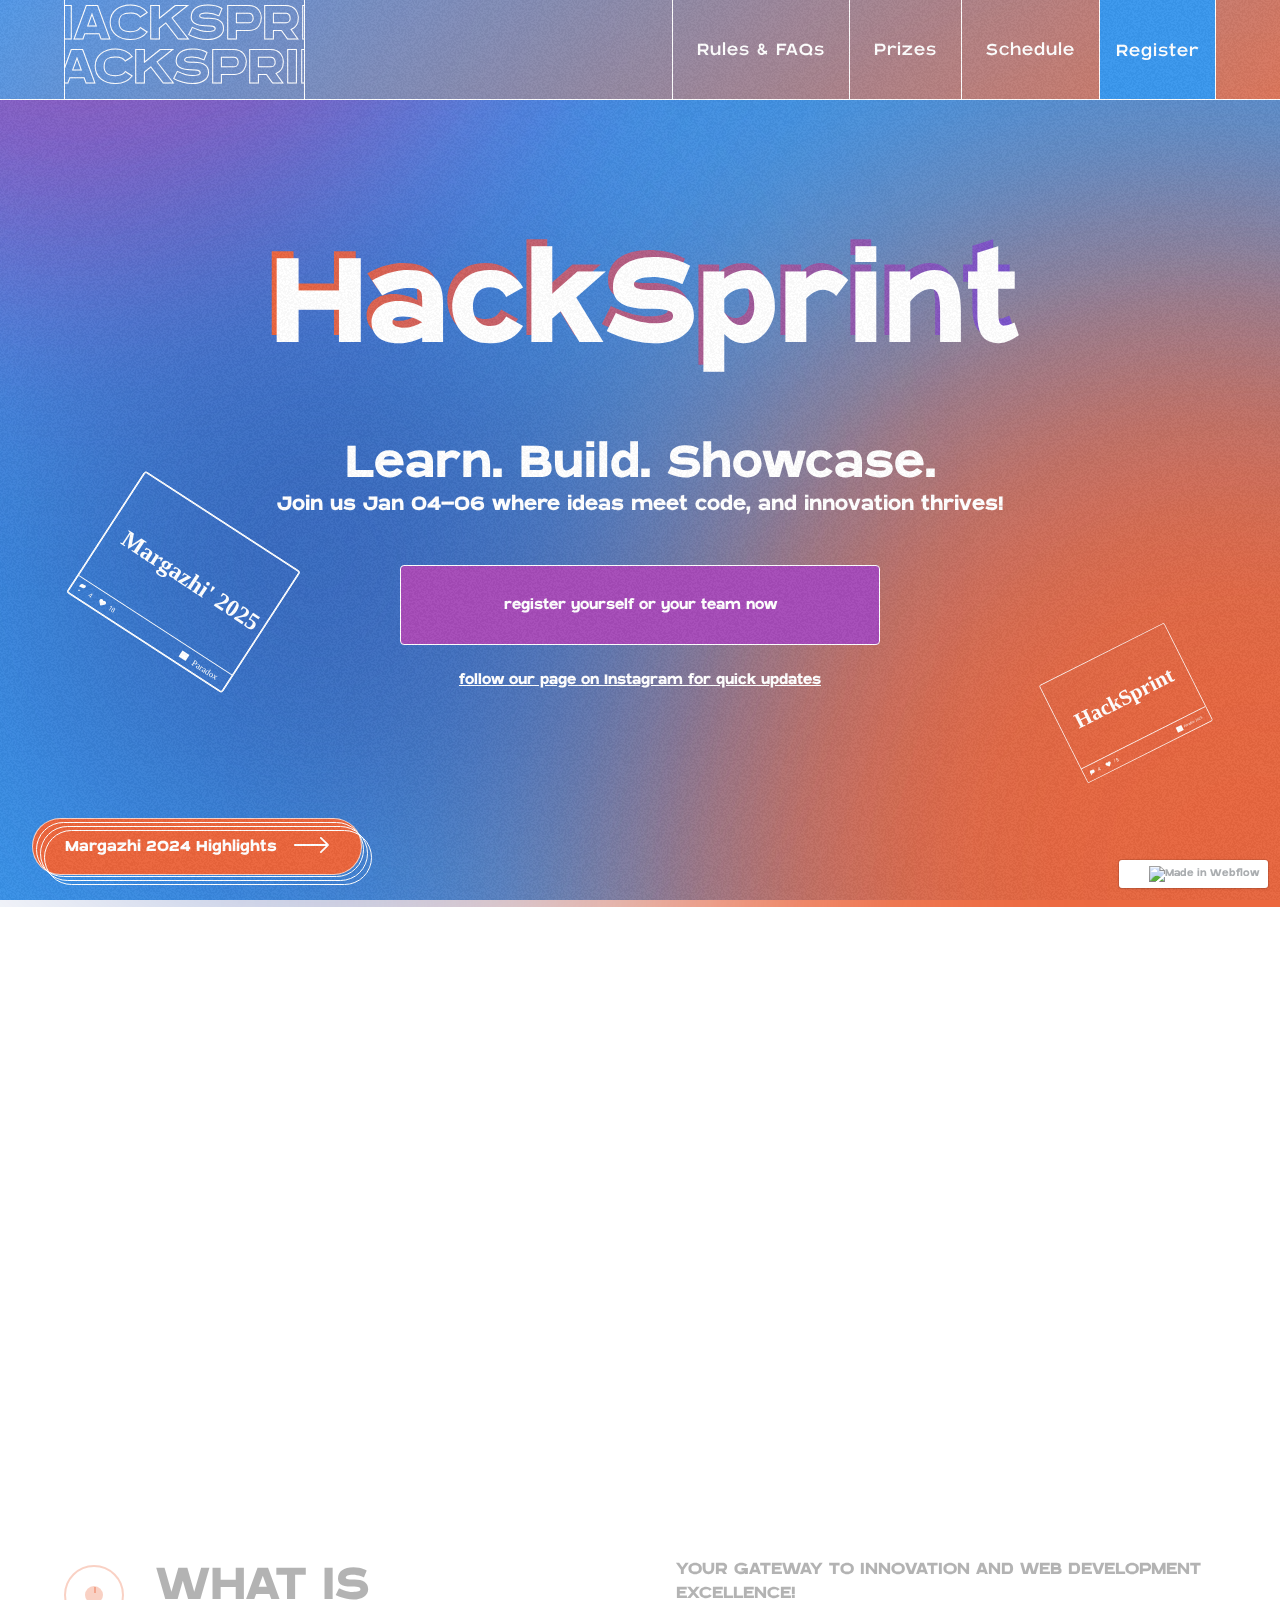
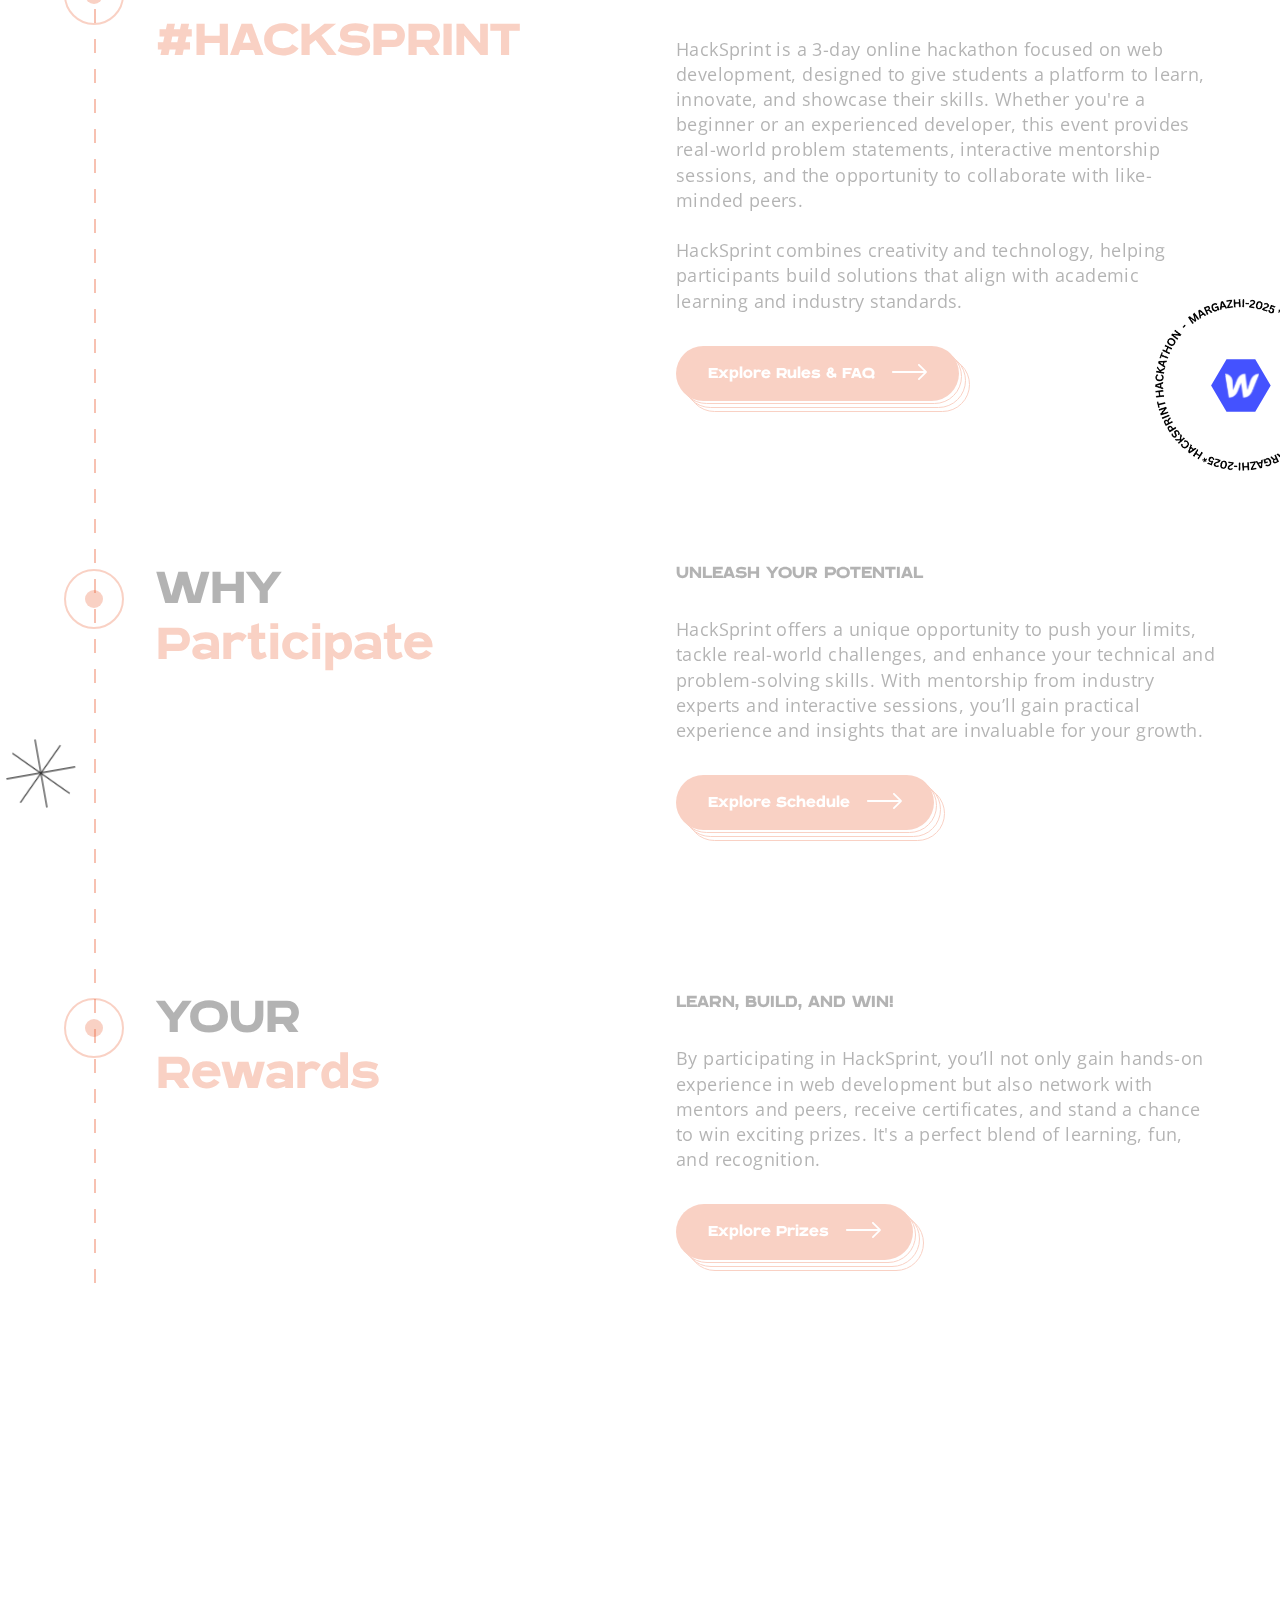
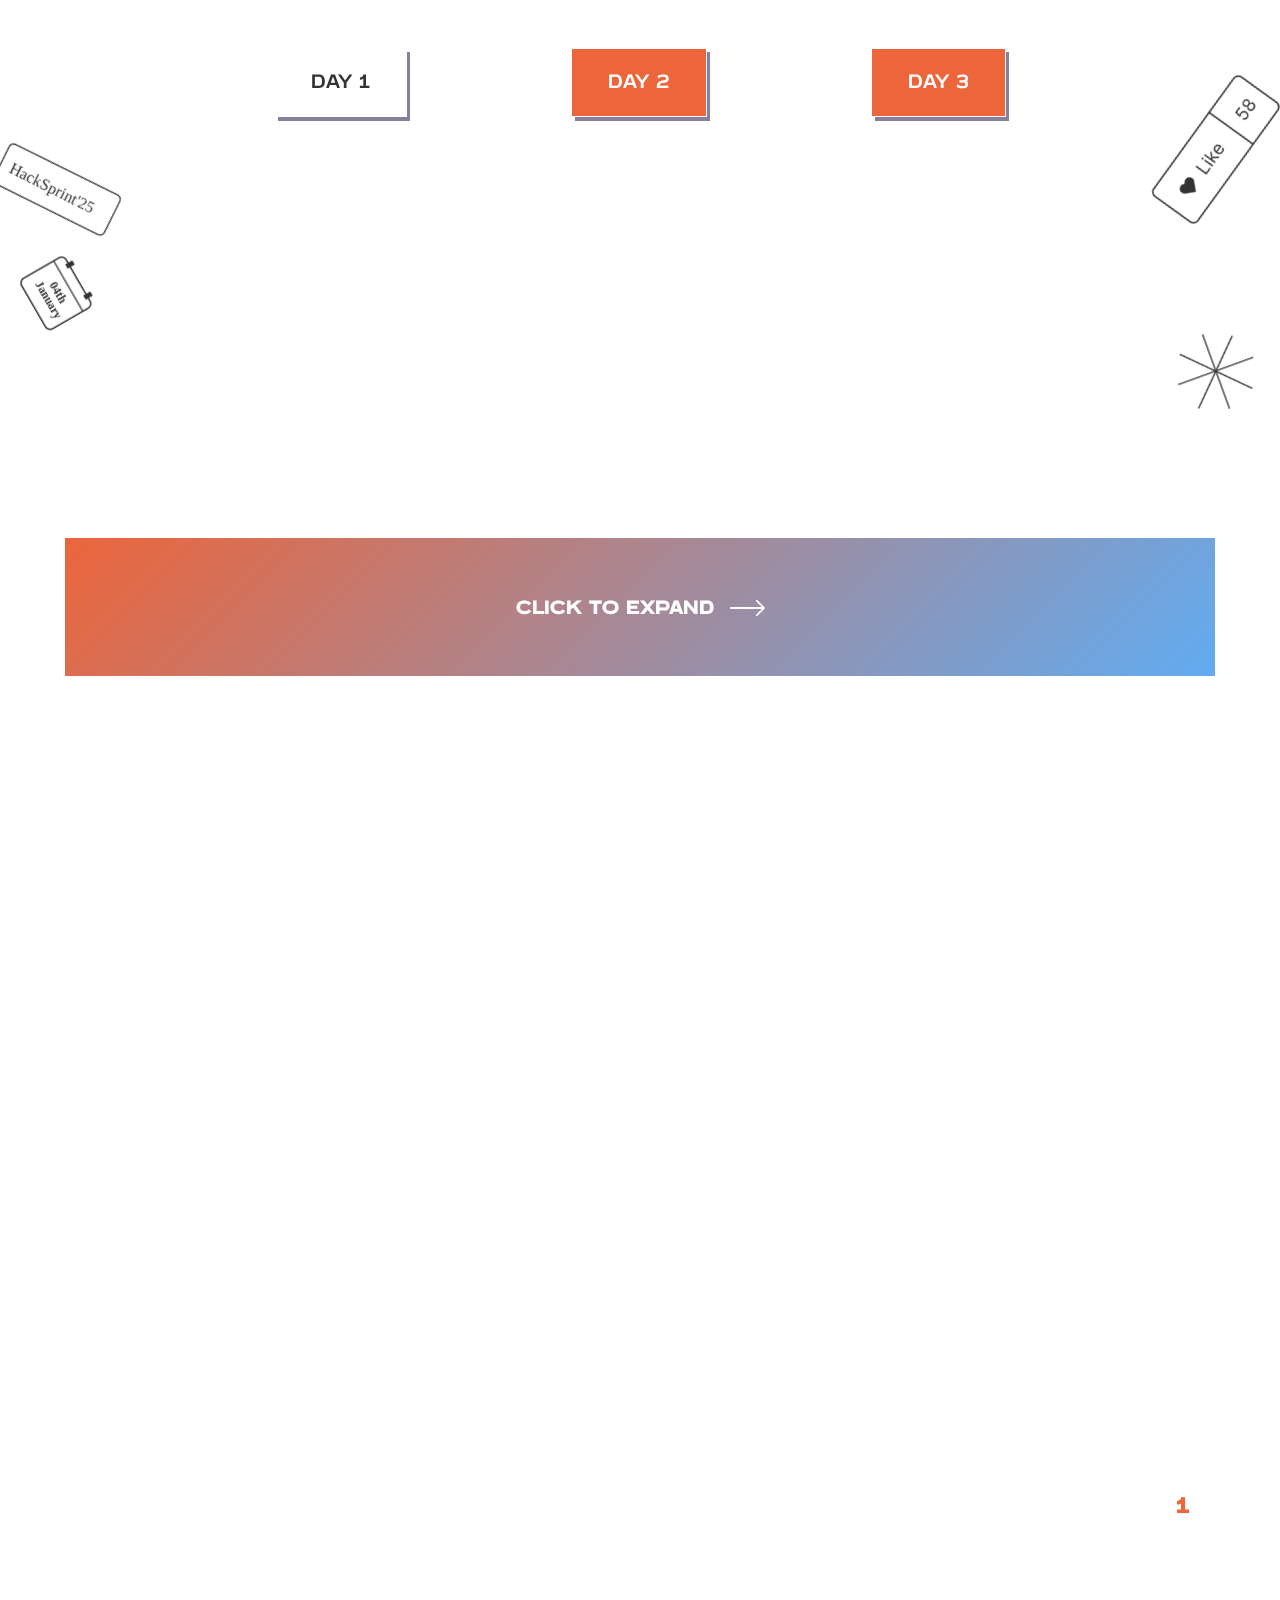
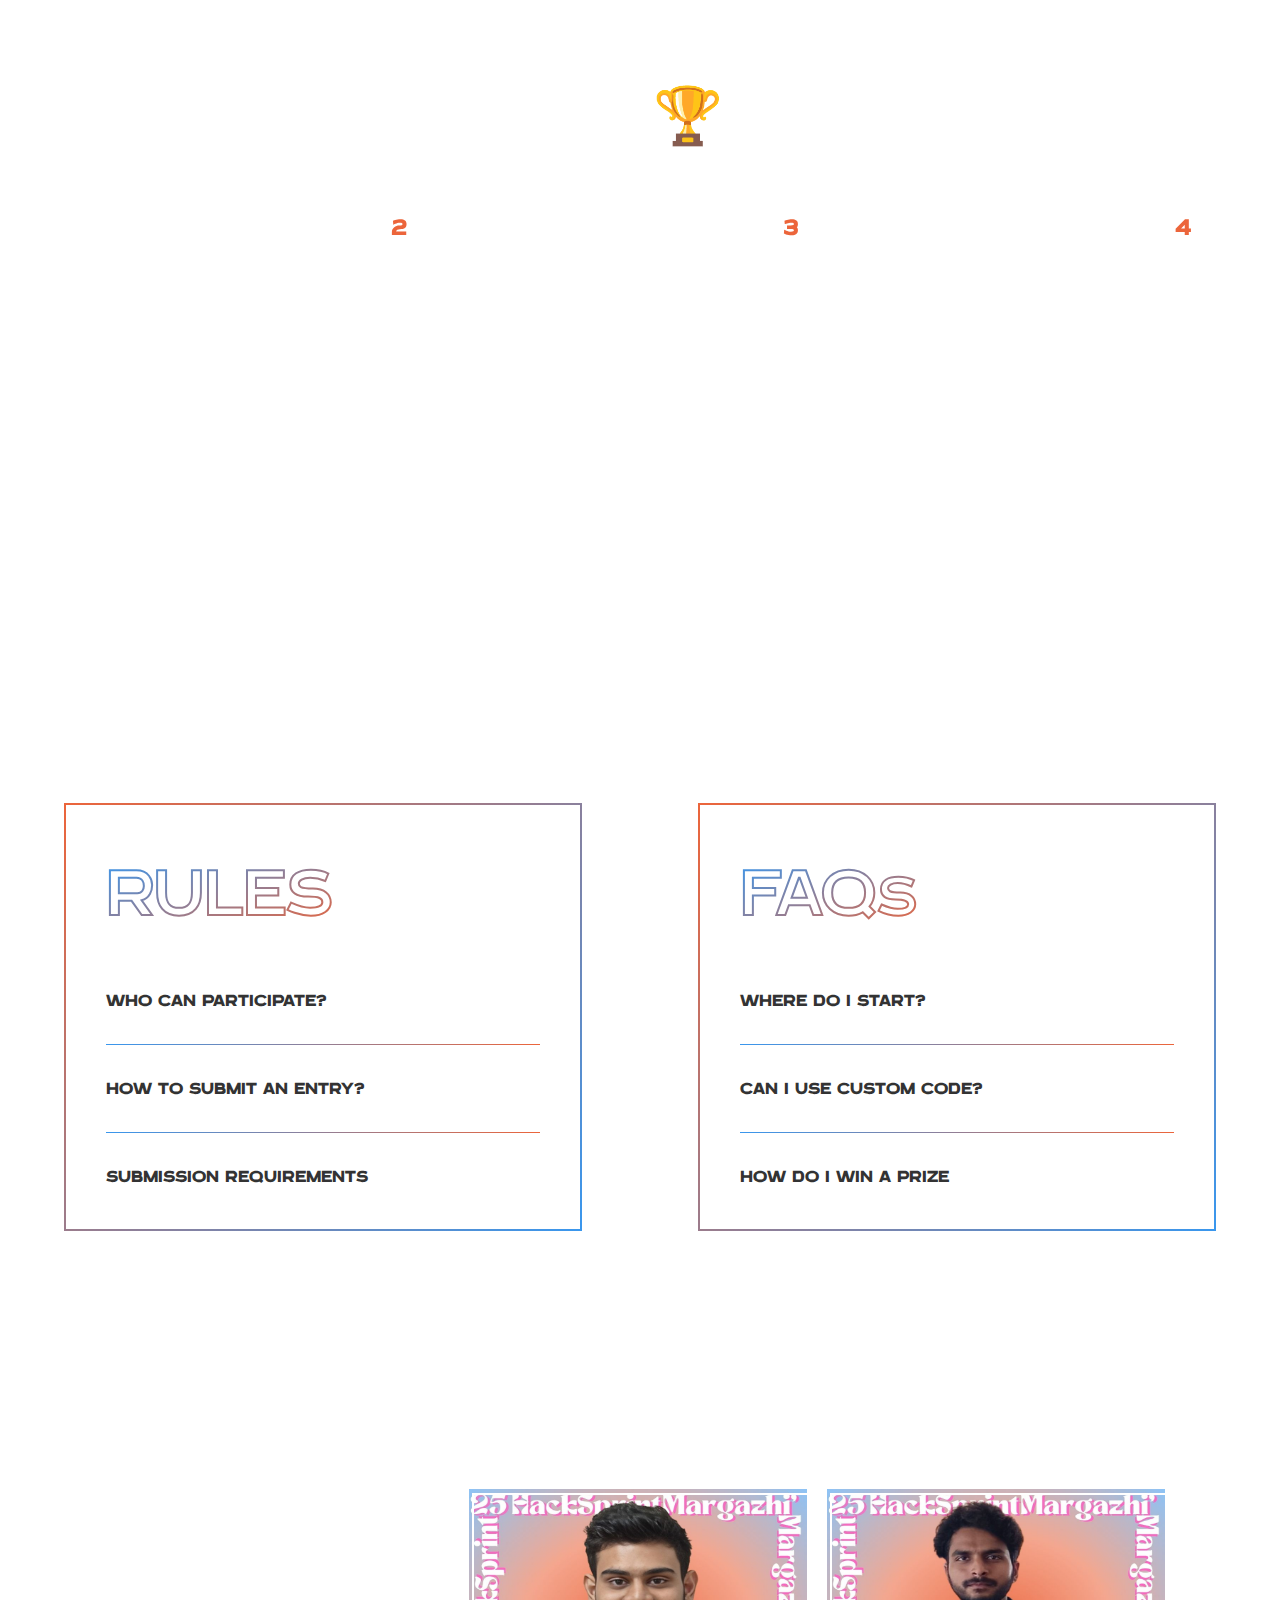
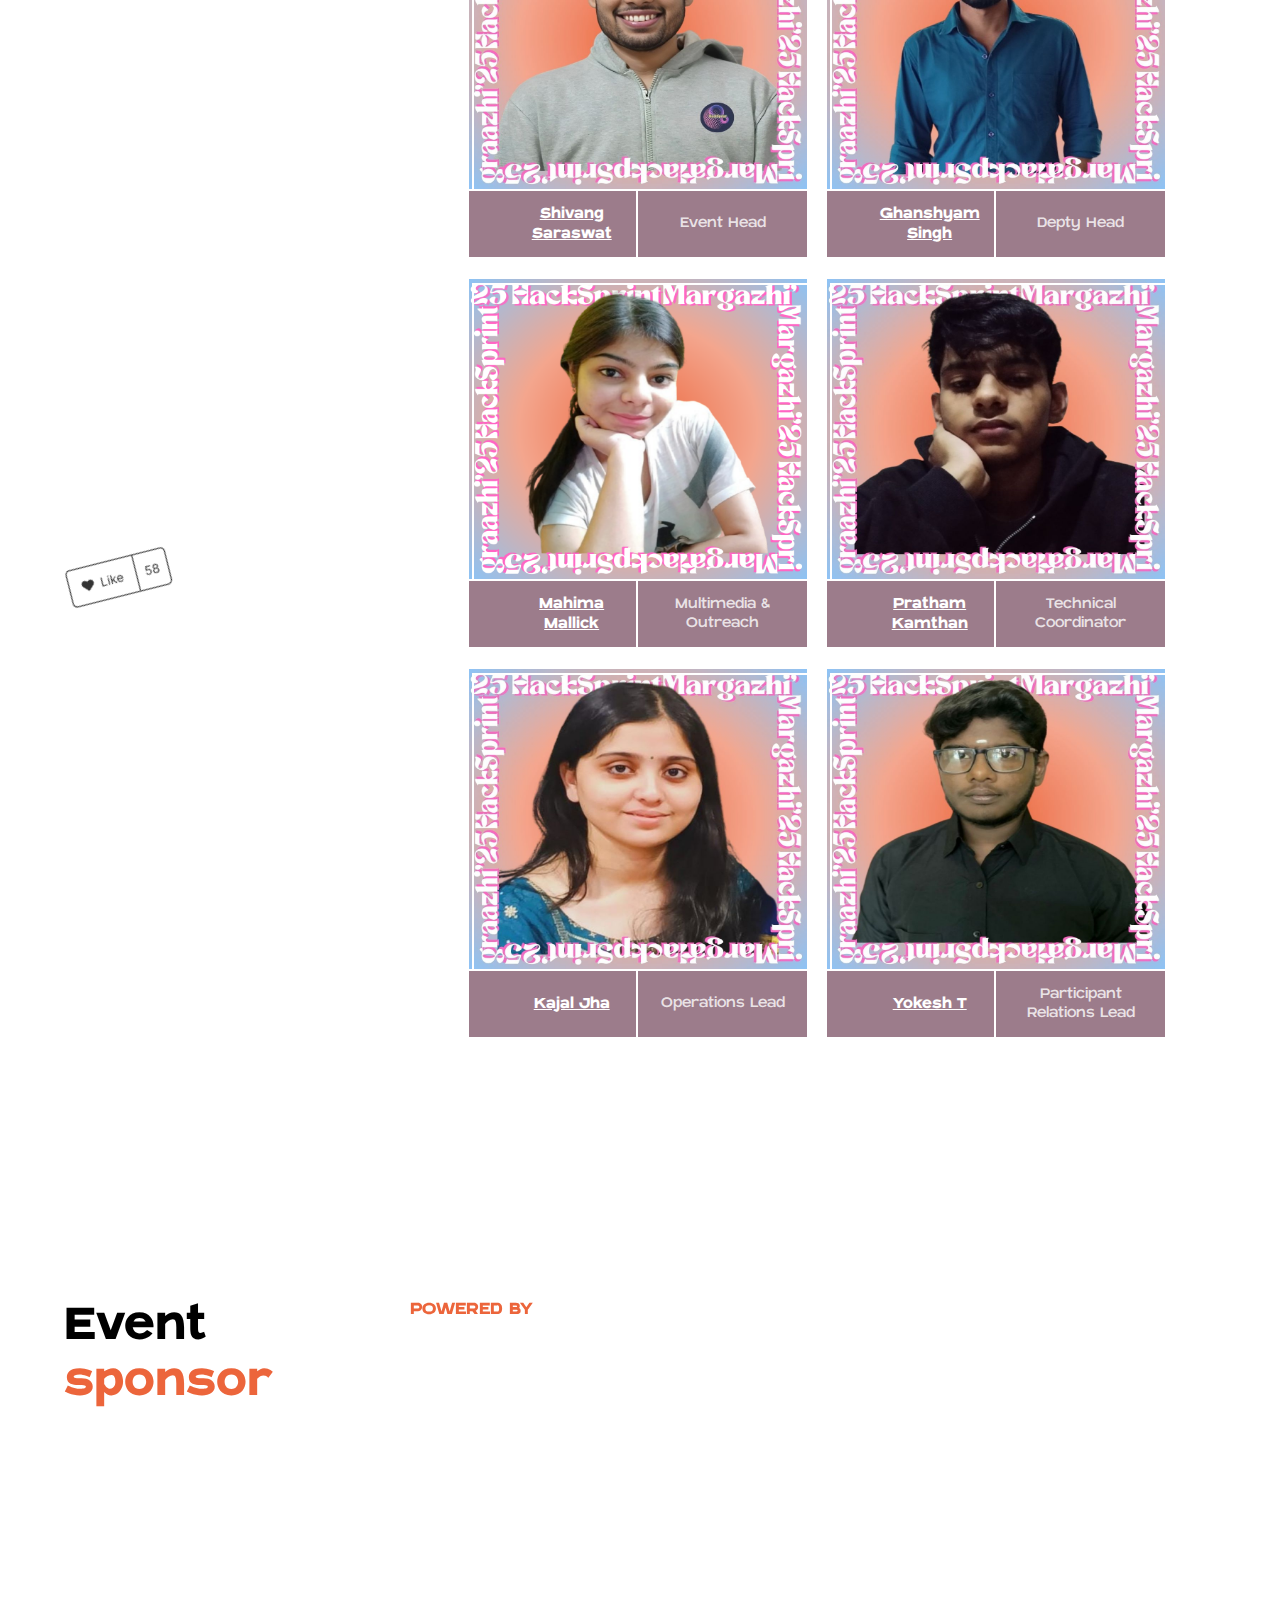
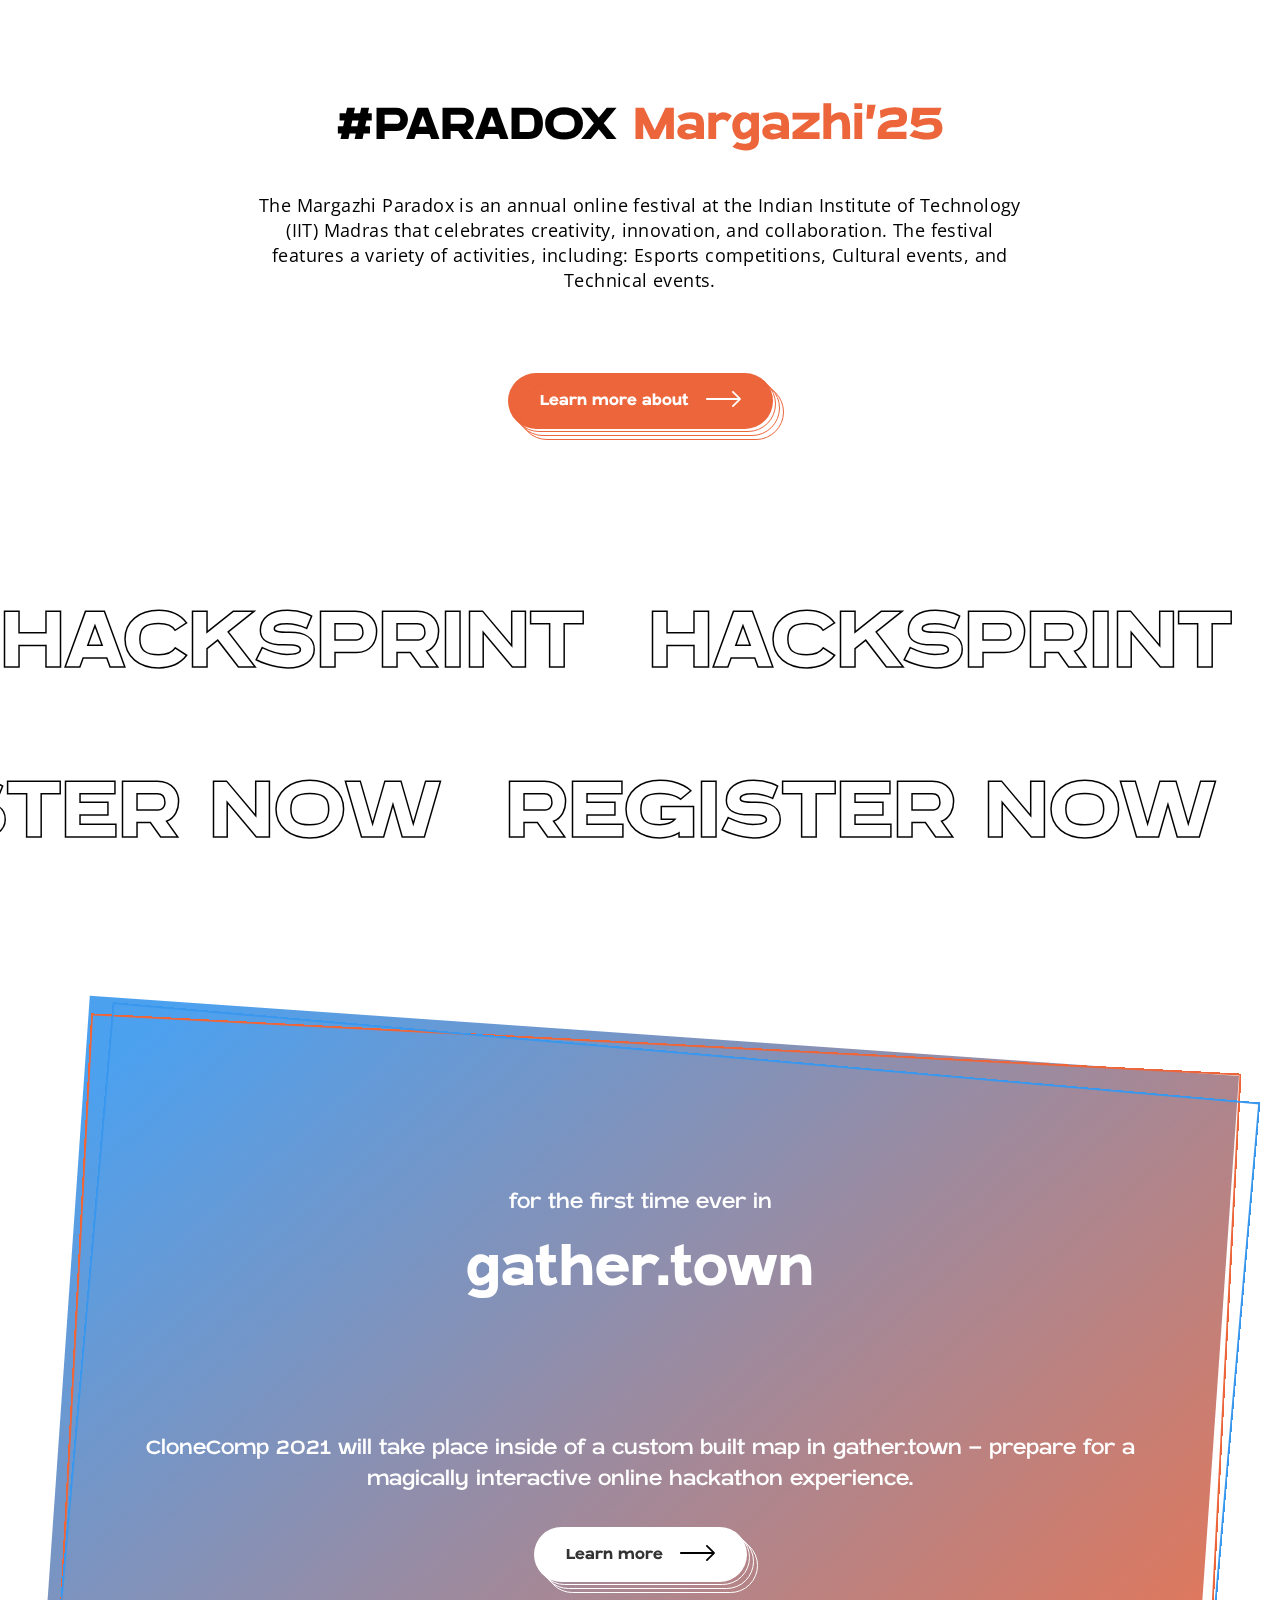
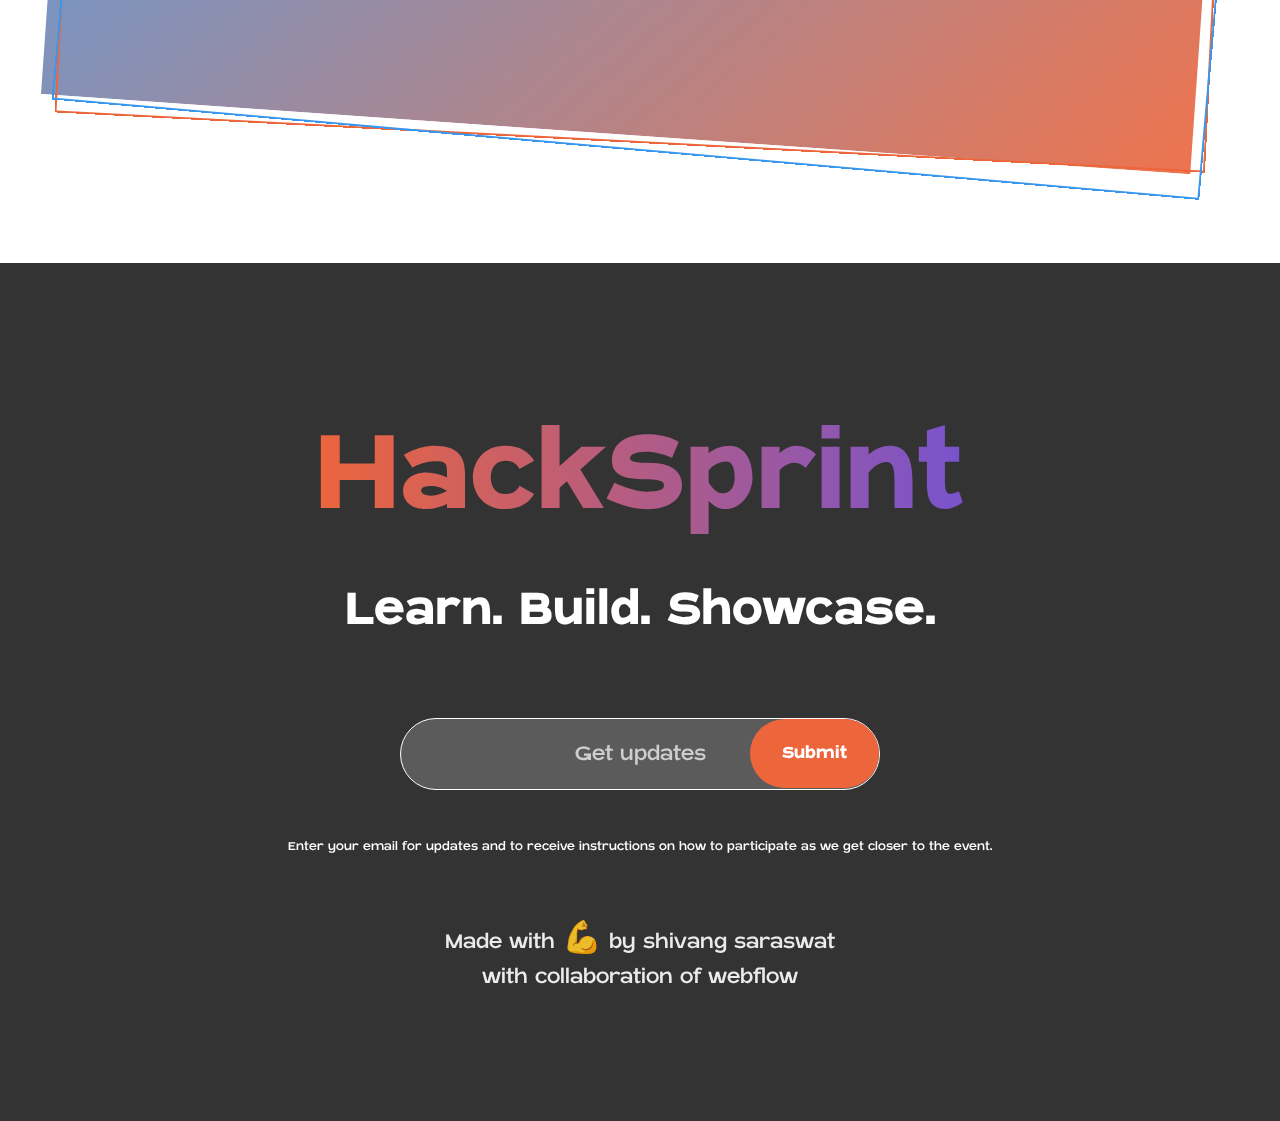
==== index.html @ df51b10e "images-remove" ====
<!DOCTYPE html>
<html data-wf-page="60ce366263ce9a8f34f24382" data-wf-site="60ce366263ce9aedb3f24381" data-wf-status="1" class=" w-mod-js">
   <head>
      <meta charset="utf-8">
      <title>HackSprint 2025 | Web Development Hackathon</title>
      <meta content="Learn. Build. Showcase. Join us Jan 04-06 where ideas meet code, and innovation thrives!" name="description">
      <meta content="HackSprint Hackathon 2025 | Paradox Margazhi" property="og:title">
      <meta content="Learn. Build. Showcase. Join us Jan 04-06 where ideas meet code, and innovation thrives!" property="og:description">
      <meta content="HackSprint Hackathon 2025 | Paradox Margazhi" property="twitter:title">
      <meta content="Learn. Build. Showcase. Join us Jan 04-06 where ideas meet code, and innovation thrives!" property="twitter:description">
      <meta property="og:type" content="website">
      <meta content="summary_large_image" name="twitter:card">
      <meta content="width=device-width, initial-scale=1" name="viewport">
      <meta content="IIT Madras" name="generator">
      <link rel="icon" type="image/x-icon" href="images/favicon.ico">
      <link href="css/hacksprint.webflow.css" rel="stylesheet" type="text/css">
      <link href="https://fonts.googleapis.com" rel="preconnect">
      <link href="https://fonts.gstatic.com" rel="preconnect" crossorigin="anonymous">
      <script src="js/webfont.js" type="text/javascript"></script>
      <script type="text/javascript">WebFont.load({google:{families:["Open Sans:300,300italic,400,400italic,600,600italic,700,700italic,800,800italic","Inter:100,200,300,regular,500,600,700,800,900"]}});</script>
      <script type="text/javascript">!function(o,c){var n=c.documentElement,t=" w-mod-";n.className+=t+"js",("ontouchstart"in o||o.DocumentTouch&&c instanceof DocumentTouch)&&(n.className+=t+"touch")}(window,document);</script>
      <link href="images/favicon.ico" rel="shortcut icon" type="image/x-icon">
      <link href="images/favicon.ico" rel="apple-touch-icon">
      <!-- <link href="https://clonecomp.webflow.io/" rel="canonical"> -->
      <script id="jetboost-script" type="text/javascript"> window.JETBOOST_SITE_ID = "ckqgnl6mt02pi0m2za96q1nzd"; (function(d) { var s = d.createElement("script"); s.src = "https://cdn.jetboost.io/jetboost.js"; s.async = 1; d.getElementsByTagName("head")[0].appendChild(s); })(document); </script>
      <script src="js/jetboost.js" async=""></script> 

<!-- Global site tag (gtag.js) - Google Analytics -->
<script async="" src="https://www.googletagmanager.com/gtag/js?id=G-QPCDQ95077"></script>

<script>
  window.dataLayer = window.dataLayer || [];
  function gtag(){dataLayer.push(arguments);}
  gtag('js', new Date());
  gtag('config', 'G-QPCDQ95077');
</script>

<style>
   .center1{
            text-align: center;
            padding-top: 30px;
            
   }

   .maintext {
      /* text-shadow: 4px 6px; */
  font-size: 130px;
  background: linear-gradient(
        to right,
        rgb(236,101,59),
        #7953cd 20%,
        rgb(236,101,59),
        #71aec8 30%,
        #0190cd 70%,
        #764ada 50%,
        rgb(236,101,59) 50%,
        #c586ae 20%
    );
    
    -webkit-background-clip: text;
    background-clip: text;
    -webkit-text-fill-color: transparent;
    text-fill-color: transparent;
    background-size: 500% auto;
    animation: textShine 5s ease-in-out infinite alternate;
}
@keyframes textShine {
    0% {
        background-position: 0% 50%;
    }
    100% {
        background-position: 100% 50%;
    }
}
.maintext1 {
      text-shadow: 5px 7px;
  font-size: 150px;
  background: linear-gradient(
        to right,
        rgb(236,101,59),
        #7953cd 20%,
        rgb(236,101,59),
        #71aec8 30%,
        #0190cd 70%,
        #764ada 50%,
        rgb(236,101,59) 50%,
        #c586ae 20%
    );
    
    -webkit-background-clip: text;
    background-clip: text;
    -webkit-text-fill-color: transparent;
    text-fill-color: transparent;
    background-size: 500% auto;
    animation: textShine 5s ease-in-out infinite alternate;
}
</style>
</head>
<body>
   <div data-w-id="e8f2a993-9bcc-e92b-ffbc-f6ce407b9c62" class="page-wrapper overflow-hidden">
     <div data-collapse="medium" data-animation="default" data-duration="400" data-w-id="53d11284-c5cf-0a8c-11ec-67cb625c6b48" data-easing="ease" data-easing2="ease" role="banner" class="nav_component w-nav">
               
          <!-- Nav-Bar section start-->
     <div class="nav_container">
     <a href="/" aria-current="page" class="nav_logo-wrapper w-nav-brand w--current">
     <h1 class="nav_logo-text text-top">HACKSPRINT</h1>
     <h1 class="nav_logo-text text-bottom">HACKSPRINT</h1></a>
            
         <nav role="navigation" class="nav_links-wrapper w-nav-menu">
            <a href="/rules-faqs.html" class="nav_link w-inline-block">
            <div>Rules &amp;&nbsp;FAQs</div></a>
            <a href="prizes.html" class="nav_link w-inline-block">
            <div>Prizes</div></a>
            <!-- <a href="#sponsors" class="nav_link w-inline-block">
            <div>Sponsors</div></a> -->
            <a href="schedule.html" class="nav_link w-inline-block">
            <div>Schedule</div></a>

            <div class="nav_link memberstack">
               <a href="#" class="account-link stacked highlight w-inline-block">
               <div class="center1">Register</div></a>
            </div>
               </nav>

                  
                  <div class="nav_menu-button w-nav-button">
                  <div data-is-ix2-target="1" class="nav_menu-button-lottie" data-w-id="53d11284-c5cf-0a8c-11ec-67cb625c6b6a" data-animation-type="lottie" data-src="https://cdn.prod.website-files.com/60ce366263ce9aedb3f24381/60d09579901901953ec85617_lottieflow-menu-nav-06-ffffff-easey.json" data-loop="0" data-direction="1" data-autoplay="0" data-renderer="svg" data-default-duration="2.36" data-duration="0" data-ix2-initial-state="0"></div></div></div></div>

         <div class="body-background-color">
         <div data-w-id="9ec17549-4fc0-a345-779c-c80ffc6cab0a" class="purple-blob"></div>
         <div data-w-id="83e1a6ae-8cd8-3bde-6ae9-853423e3ed69" class="orange-blob"></div>
         <div data-w-id="ca49b81b-0c8d-beb1-bca9-03891e5a3f41" class="highlight-blob"></div></div>
         <div class="body-background-texture noevents"></div>
         <main class="main-wrapper">
            <div data-w-id="908579a3-d5ad-03dc-1634-d9f01e54bc69" class="section-home-hero">
            <div class="page-padding">
            <div class="container max-xlarge">
            <div class="home-hero-content">

               <!-- main heading start-->
               <div class="maintext1">HackSprint</div>
               <!-- main heading start close -->

               <img src="images/60e9d46ee3e2aa4d9b6ffcac_Group%20732.svg" loading="lazy" alt="" class="home-hero-sponsor-left">
               <img src="images/60e9d46e9ef83c9017c5d1b1_Group%20721.svg" loading="lazy" alt="" class="home-hero-sponsor-right">
               <div class="_40px-gap"></div>
               
               <h2>Learn. Build. Showcase.</h2>
               <div class="tablet-marg-top-small tablet-marg-bottom-small mobile-marg-top-medium mobile-marg-bottom-medium">
               <h4>Join us Jan 04-06 where ideas meet code, and innovation thrives!</h4></div>
               <div class="signup_component">
               <a data-ms-content="!members" data-w-id="e302a5fd-722a-d432-a9ca-3412de58800d" href="https://www.instagram.com/hacksprintt/" class="account-link stacked highlight cta w-inline-block">
               <div>register yourself or your team now</div></a>
               <a href="https://www.instagram.com/hacksprintt/" target="_blank" class="gather-link w-inline-block">
               <div> follow our page on Instagram for quick updates</div></a></div></div></div></div>
               <div class="page-scroll-lottie-wrap">
               <div data-w-id="15ae1fc5-8aa2-9e2f-8043-10eb48293922" data-animation-type="lottie" data-src="https://cdn.prod.website-files.com/60ce366263ce9aedb3f24381/60d429621b4fe488bd9a8ae0_9284-scroll-down-arrows.json" data-loop="1" data-direction="1" data-autoplay="1" data-is-ix2-target="0" data-renderer="svg" data-default-duration="2.033333333333333" data-duration="0"></div></div>
               
               <div class="home-hero-cta">
               <a href="https://www.instagram.com/stories/highlights/17938482338756707/" target="_blank" class="button reverse w-inline-block">
               <div class="button-text">Margazhi 2024 Highlights</div>
               <div class="svg-icon w-embed">
               <svg width="35" height="16" viewBox="0 0 35 16" fill="none" xmlns="http://www.w3.org/2000/svg">
<path fill-rule="evenodd" clip-rule="evenodd" d="M0 8C0 7.76429 0.0936374 7.53823 0.260313 7.37155C0.426989 7.20487 0.653049 7.11124 0.888764 7.11124H31.8512L26.2573 1.51913C26.0904 1.35225 25.9966 1.1259 25.9966 0.889887C25.9966 0.653874 26.0904 0.427528 26.2573 0.260642C26.4242 0.0937554 26.6505 5.56065e-09 26.8865 0C27.1225 -5.56065e-09 27.3489 0.0937555 27.5158 0.260642L34.6259 7.37075C34.7086 7.45331 34.7743 7.55139 34.8191 7.65937C34.8639 7.76734 34.887 7.8831 34.887 8C34.887 8.1169 34.8639 8.23266 34.8191 8.34063C34.7743 8.44861 34.7086 8.54669 34.6259 8.62924L27.5158 15.7394C27.3489 15.9062 27.1225 16 26.8865 16C26.6505 16 26.4242 15.9062 26.2573 15.7394C26.0904 15.5725 25.9966 15.3461 25.9966 15.1101C25.9966 14.8741 26.0904 14.6478 26.2573 14.4809L31.8512 8.88876H0.888764C0.653049 8.88876 0.426989 8.79513 0.260313 8.62845C0.0936374 8.46178 0 8.23571 0 8Z" fill="white"></path>
</svg></div>

<div class="button-bg-clone-wrapper">
   <div class="button-bg-clone clone-1 light"></div>
   <div class="button-bg-clone clone-2 light"></div>
   <div class="button-bg-clone clone-3 light"></div></div></a>
</div></div>

   <div data-w-id="62ca2065-6d6a-12ef-0d66-94dd15cc0871" class="section-home-info">
      <div class="page-padding">
            <div class="container max-xlarge">
               <div class="padding-vertical-large">
               <div class="margin-bottom-xlarge">
               <div class="margin-top-large center">
               <div class="intro-video-wrap">
               <div style="padding-top:56.17021276595745%" class="w-video w-embed">
                  <iframe class="embedly-embed" src="//cdn.embedly.com/widgets/media.html?src=https%3A%2F%2Fwww.youtube.com%2Fembed%2Fx42nce6JVaI%3Ffeature%3Doembed&amp;display_name=YouTube&amp;url=https%3A%2F%2Fwww.youtube.com%2Fwatch%3Fv%3Dx42nce6JVaI&amp;image=https%3A%2F%2Fi.ytimg.com%2Fvi%2Fx42nce6JVaI%2Fhqdefault.jpg&amp;key=96f1f04c5f4143bcb0f2e68c87d65feb&amp;type=text%2Fhtml&amp;schema=youtube" scrolling="no" title="YouTube embed" frameborder="0" allow="autoplay; fullscreen" allowfullscreen="true"></iframe>
               </div>
            </div>
         </div>
      </div>
                        
         <div class="home-info-content-wrapper">
         <div class="home-info-timeline-wrapper">
         <div class="home-info-timeline-dotted-line"></div>
         <div class="home-info-timeline-filled-line"></div></div>
         <div class="home-info-timeline-item item-1">
            <div class="home-info-timeline-item-dot-wrapper">
               <div class="home-info-timeline-item-dot"></div></div>
               <div class="home-info-timeline-item-question div-block">
                  
                  <h2>WHAT IS <span class="text-color-orange">#HACKSPRINT</span></h2></div>
                  <div class="home-info-timeline-item-answer tablet-marg-top-medium">
                     <h5>Your Gateway to Innovation and Web Development Excellence!</h5>
                     <div class="margin-top-medium"><p>HackSprint is a 3-day online hackathon focused on web development, designed to give students a platform to learn, innovate, and showcase their skills. Whether you're a beginner or an experienced developer, this event provides real-world problem statements, interactive mentorship sessions, and the opportunity to collaborate with like-minded peers.<br><br>HackSprint combines creativity and technology, helping participants build solutions that align with academic learning and industry standards.<br></p></div>
                     <div class="margin-top-medium">
                        <a href="/rules-faqs.html" style="background-color:rgb(236,101,59)" class="button w-inline-block">
                        <div class="button-text">Explore Rules &amp; FAQ</div>
                        <div class="svg-icon w-embed">
                        <svg width="35" height="16" viewBox="0 0 35 16" fill="none" xmlns="http://www.w3.org/2000/svg">
<path fill-rule="evenodd" clip-rule="evenodd" d="M0 8C0 7.76429 0.0936374 7.53823 0.260313 7.37155C0.426989 7.20487 0.653049 7.11124 0.888764 7.11124H31.8512L26.2573 1.51913C26.0904 1.35225 25.9966 1.1259 25.9966 0.889887C25.9966 0.653874 26.0904 0.427528 26.2573 0.260642C26.4242 0.0937554 26.6505 5.56065e-09 26.8865 0C27.1225 -5.56065e-09 27.3489 0.0937555 27.5158 0.260642L34.6259 7.37075C34.7086 7.45331 34.7743 7.55139 34.8191 7.65937C34.8639 7.76734 34.887 7.8831 34.887 8C34.887 8.1169 34.8639 8.23266 34.8191 8.34063C34.7743 8.44861 34.7086 8.54669 34.6259 8.62924L27.5158 15.7394C27.3489 15.9062 27.1225 16 26.8865 16C26.6505 16 26.4242 15.9062 26.2573 15.7394C26.0904 15.5725 25.9966 15.3461 25.9966 15.1101C25.9966 14.8741 26.0904 14.6478 26.2573 14.4809L31.8512 8.88876H0.888764C0.653049 8.88876 0.426989 8.79513 0.260313 8.62845C0.0936374 8.46178 0 8.23571 0 8Z" fill="white"></path>
</svg></div>

<div class="button-bg-clone-wrapper">
   <div class="button-bg-clone clone-1"></div>
   <div class="button-bg-clone clone-2"></div>
   <div class="button-bg-clone clone-3"></div></div></a></div></div></div>
   <img src="images/60ce49dd86a4ad597224cadc_linestar.svg" loading="lazy" alt="" class="home-info-graphic-img">
   <div class="home-info-timeline-item item-2">
      <div class="home-info-timeline-item-dot-wrapper">
         <div class="home-info-timeline-item-dot"></div></div>
         <div class="home-info-timeline-item-question div-block">
            <h2>WHY<br>‍<span class="text-color-orange">Participate</span></h2></div>
            <div class="home-info-timeline-item-answer tablet-marg-top-medium">
               <h5>Unleash Your Potential</h5><div class="margin-top-medium"><p>HackSprint offers a unique opportunity to push your limits, tackle real-world challenges, and enhance your technical and problem-solving skills. With mentorship from industry experts and interactive sessions, you’ll gain practical experience and insights that are invaluable for your growth. </p></div>
               <div class="margin-top-medium">
                  <a href="#schedule" style="background-color:rgb(236,101,59)" class="button w-inline-block">
                     <div class="button-text">Explore Schedule</div>
                     <div class="svg-icon w-embed">
                     <svg width="35" height="16" viewBox="0 0 35 16" fill="none" xmlns="http://www.w3.org/2000/svg">
<path fill-rule="evenodd" clip-rule="evenodd" d="M0 8C0 7.76429 0.0936374 7.53823 0.260313 7.37155C0.426989 7.20487 0.653049 7.11124 0.888764 7.11124H31.8512L26.2573 1.51913C26.0904 1.35225 25.9966 1.1259 25.9966 0.889887C25.9966 0.653874 26.0904 0.427528 26.2573 0.260642C26.4242 0.0937554 26.6505 5.56065e-09 26.8865 0C27.1225 -5.56065e-09 27.3489 0.0937555 27.5158 0.260642L34.6259 7.37075C34.7086 7.45331 34.7743 7.55139 34.8191 7.65937C34.8639 7.76734 34.887 7.8831 34.887 8C34.887 8.1169 34.8639 8.23266 34.8191 8.34063C34.7743 8.44861 34.7086 8.54669 34.6259 8.62924L27.5158 15.7394C27.3489 15.9062 27.1225 16 26.8865 16C26.6505 16 26.4242 15.9062 26.2573 15.7394C26.0904 15.5725 25.9966 15.3461 25.9966 15.1101C25.9966 14.8741 26.0904 14.6478 26.2573 14.4809L31.8512 8.88876H0.888764C0.653049 8.88876 0.426989 8.79513 0.260313 8.62845C0.0936374 8.46178 0 8.23571 0 8Z" fill="white"></path>
</svg></div>

<div class="button-bg-clone-wrapper">
   <div class="button-bg-clone clone-1"></div>
   <div class="button-bg-clone clone-2"></div>
   <div class="button-bg-clone clone-3"></div></div></a></div></div></div>
   <div class="home-info-timeline-item item-3">
      <div class="home-info-timeline-item-dot-wrapper">
         <div class="home-info-timeline-item-dot"></div></div>
         <div class="home-info-timeline-item-question div-block">
         <h2>YOUR<br>‍<span class="text-color-orange">Rewards</span></h2></div>
         <div class="home-info-timeline-item-answer tablet-marg-top-medium">
            <h5>Learn, Build, and Win!</h5>
            <div class="margin-top-medium"><p>By participating in HackSprint, you’ll not only gain hands-on experience in web development but also network with mentors and peers, receive certificates, and stand a chance to win exciting prizes. It's a perfect blend of learning, fun, and recognition.</p></div>
            <div class="margin-top-medium">
               <a href="#prizes" style="background-color:rgb(236,101,59)" target="_blank" class="button w-inline-block"><div class="button-text">Explore Prizes</div>
               <div class="svg-icon w-embed">
               <svg width="35" height="16" viewBox="0 0 35 16" fill="none" xmlns="http://www.w3.org/2000/svg">
<path fill-rule="evenodd" clip-rule="evenodd" d="M0 8C0 7.76429 0.0936374 7.53823 0.260313 7.37155C0.426989 7.20487 0.653049 7.11124 0.888764 7.11124H31.8512L26.2573 1.51913C26.0904 1.35225 25.9966 1.1259 25.9966 0.889887C25.9966 0.653874 26.0904 0.427528 26.2573 0.260642C26.4242 0.0937554 26.6505 5.56065e-09 26.8865 0C27.1225 -5.56065e-09 27.3489 0.0937555 27.5158 0.260642L34.6259 7.37075C34.7086 7.45331 34.7743 7.55139 34.8191 7.65937C34.8639 7.76734 34.887 7.8831 34.887 8C34.887 8.1169 34.8639 8.23266 34.8191 8.34063C34.7743 8.44861 34.7086 8.54669 34.6259 8.62924L27.5158 15.7394C27.3489 15.9062 27.1225 16 26.8865 16C26.6505 16 26.4242 15.9062 26.2573 15.7394C26.0904 15.5725 25.9966 15.3461 25.9966 15.1101C25.9966 14.8741 26.0904 14.6478 26.2573 14.4809L31.8512 8.88876H0.888764C0.653049 8.88876 0.426989 8.79513 0.260313 8.62845C0.0936374 8.46178 0 8.23571 0 8Z" fill="white"></path>
</svg></div>

<div class="button-bg-clone-wrapper">
   <div class="button-bg-clone clone-1"></div>
   <div class="button-bg-clone clone-2"></div>
   <div class="button-bg-clone clone-3"></div></div></a></div></div></div>
   <div class="home-info-stamp-wrapper">
      <img src="images/60d137856ab5afbb5ecc9b93_Updated%20ring%20text%20clonecomp%202021.png" loading="lazy" alt="" class="home-info-stamp-outline">
      <img src="images/60d079a7aaa889688bddbbdc_Group%20721.svg" loading="lazy" alt="" class="home-info-stamp-logo"></div></div></div></div></div></div>
     
      
<!-- schedule section start -->

<div id="schedule" data-w-id="f25c1306-768d-7590-f4fb-2403bf4e3d07" class="section-home-schedule">
   <div class="page-padding">
   <div class="container">
   <div class="padding-vertical-xlarge">
   <div class="home-schedule-content-wrapper">
   <div class="max-small align-center text-align-center">
      <h2 class="heading-xlarge">Schedule of Events</h2><div>
      <a href=https://calendar.app.google/yXb5KzBtNCUHSptn7 target="_blank">Subscribe to HackSprint calendar</a></div></div>

      <div class="margin-top-large">
      <div data-duration-in="300" data-duration-out="100" data-current="Tab 1" data-easing="ease" class="tabs_component w-tabs">
      <div class="tabs_menu-wrapper w-tab-menu" role="tablist">

      <a data-w-tab="Tab 1" class="tabs_menu-link w-inline-block w-tab-link w--current" id="w-tabs-0-data-w-tab-0" href="#w-tabs-0-data-w-pane-0"
      role="tab" aria-controls="w-tabs-0-data-w-pane-0" aria-selected="true">
      <div>DAY 1</div>
      <div class="tabs_menu-link-outline"></div></a>

      <a data-w-tab="Tab 2" class="tabs_menu-link w-inline-block w-tab-link" id="w-tabs-0-data-w-tab-1" href="#w-tabs-0-data-w-pane-1"
      role="tab" aria-controls="w-tabs-0-data-w-pane-1" aria-selected="true"> 
      <div>DAY 2</div>
      <div class="tabs_menu-link-outline"></div></a>

      <a data-w-tab="Tab 3" class="tabs_menu-link w-inline-block w-tab-link">   
      <div>DAY 3</div>
      <div class="tabs_menu-link-outline"></div></a>

      <!-- <a data-w-tab="Tab 4" class="tabs_menu-link w-inline-block w-tab-link">
      <div>DAY 4</div>
      <div class="tabs_menu-link-outline"></div></a> -->
   
   </div>
      
      <div style="height:600px" class="tabs_content-wrapper w-tab-content">
      <div data-w-tab="Tab 1" class="tabs_content-tab w-tab-pane w--tab-active">
      <div class="tabs_content">
      <div class="margin-bottom-medium">
         
      <h3>July 20, 2021</h3></div>
      <div class="tabs_content-timeline-wrapper">
      <div class="tabs_content-timeline-row">
      <img src="images/60d0ada0b8f9ef57d8df36c7_timelinemarker.svg" loading="lazy" alt="" class="tabs_content-timeline-row-marker">
      <div class="tabs_content-timeline-row-text">
         
         <h5>10:00 am ET - participant check-in</h5>
         <div class="margin-top-small">
         <p>At 10:00 am on July 20, registered participants can start checking in and exploring the competition venue. Volunteers will be on site for final Q&amp;A and last minute registration assistance. </p></div></div></div>
         <div class="tabs_content-timeline-row">
         <img src="images/60d0ada0b8f9ef57d8df36c7_timelinemarker.svg" loading="lazy" alt="" class="tabs_content-timeline-row-marker">
         <div class="tabs_content-timeline-row-text">
         
         <h5>11:00 Am ET - launch countdown begins</h5>
         <div class="margin-top-small">
         <p>An hour before the kickoff stream we will open the competition venue to the public and start our countdown clock. The space will remain open to participants as well as the public throughout the entire competition. </p></div></div></div>
         <div class="tabs_content-timeline-row">
         <img src="images/60d0ada0b8f9ef57d8df36c7_timelinemarker.svg" loading="lazy" alt="" class="tabs_content-timeline-row-marker">
         <div class="tabs_content-timeline-row-text">
            
         <h5>12:00 PM ET - Kickoff Live stream</h5>
         <div class="margin-top-small">
         <p>At noon we'll kick off the event. Vlad Magdalin (CEO Webflow)�&nbsp;will join us for a kickoff livestream that will recap the rules and lay out the first segment of the unified story line. <br><br>At this time we will also release the master cloneable with shared assets for day 1. We will be taking questions from the crowd, and reviewing advice from last years grand champion. </p></div></div></div>
         <div class="tabs_content-timeline-row">
         <img src="images/60d0ada0b8f9ef57d8df36c7_timelinemarker.svg" loading="lazy" alt="" class="tabs_content-timeline-row-marker">
         <div class="tabs_content-timeline-row-text">
            
         <h5>1:00 PM et - Start Public build sessions</h5>
         <div class="margin-top-small"><p>Participants will get started right away by finding a work space inside our virtual world or in private. Either way you'll have 24 hours to plotting and produce your project. <br><br>During this time we will facilitate impromptu breakout sessions for brain storming while we provide play-by-play coverage of the early moments of the competition.</p></div></div></div>
         <div class="tabs_content-timeline-dottedline"></div>
         <div class="tabs_content-timeline-row">
         <img src="images/60d0ada0b8f9ef57d8df36c7_timelinemarker.svg" loading="lazy" alt="" class="tabs_content-timeline-row-marker">
         <div class="tabs_content-timeline-row-text">
            
         <h5>6:00 PM ET - Day 1 Live recap </h5>
         <div class="margin-top-small"><p>We'll close out day one with a live walk through of the virtual venue. We'll chat with early builders to get their thoughts about the first day of competition and ask them how they think they stack up against the competition. Throughout the event we will have live touch points like this to keep the audience connected to participant progress. </p></div></div></div>
         <div class="tabs_content-timeline-row">
         <img src="images/60d0ada0b8f9ef57d8df36c7_timelinemarker.svg" loading="lazy" alt="" class="tabs_content-timeline-row-marker">
         <div class="tabs_content-timeline-row-text">
            
         <h5>8:00 PM -10:00 am ET - Scramble mode begins</h5>
         <div class="margin-top-small"><p>Overnight is often when the magic happens. As more participants from around the world join the competition and the space comes to life with creative juices and all night work vibes. Drop in at any time to explore the progress or network with participants. </p></div></div></div></div></div>
         <div data-w-id="f533cc1b-8b55-e004-910b-40ff4eadf3b3" style="opacity:1;display:flex;-webkit-transform:translate3d(0, 0, 0) scale3d(1, 1, 1) rotateX(0) rotateY(0) rotateZ(0) skew(0, 0deg);-moz-transform:translate3d(0, 0, 0) scale3d(1, 1, 1) rotateX(0) rotateY(0) rotateZ(0) skew(0, 0deg);-ms-transform:translate3d(0, 0, 0) scale3d(1, 1, 1) rotateX(0) rotateY(0) rotateZ(0) skew(0, 0deg);transform:translate3d(0, 0, 0) scale3d(1, 1, 1) rotateX(0) rotateY(0) rotateZ(0) skew(0, 0deg)" class="tabs_click-to-expand">
            
         <h4 class="margin-right-medium">CLICK TO EXPAND</h4>
         <img src="images/60ce5269d03ed92eb7c9c6e6_arrow.svg" loading="lazy" alt=""></div></div>
         <div data-w-tab="Tab 2" class="tabs_content-tab w-tab-pane">
            <div class="tabs_content">
            <div class="margin-bottom-medium">

      <h3>July 21, 2021</h3></div>
      <div class="tabs_content-timeline-wrapper">
      <div class="tabs_content-timeline-row">
      <img src="images/60d0ada0b8f9ef57d8df36c7_timelinemarker.svg" loading="lazy" alt="" class="tabs_content-timeline-row-marker">
      <div class="tabs_content-timeline-row-text">
            
         <h5>10:00 Am ET - Day 2 Check-in and co-build Session</h5>
         <div class="margin-top-small"><p>At 10:00 am on day two, we will staff the information area with volunteers to help answer any questions you might have about making your first submission. Feel free to explore the space and interact with other participants. </p></div></div></div>
         <div class="tabs_content-timeline-row">
         <img src="images/60d0ada0b8f9ef57d8df36c7_timelinemarker.svg" loading="lazy" alt="" class="tabs_content-timeline-row-marker">
         <div class="tabs_content-timeline-row-text">
            
         <h5>12:00 PM ET - Submissions due &amp; Live Day 1 recap</h5>
         <div class="margin-top-small"><p>At noon we'll announce the second round of story prompts and release a few more shared assets for you to include in your day two submission. We'll also review some of the early day 1 submissions, check in with participants and walk around the venue to showcase all the action. Join us live each day for the stream, or jump into the venue to explore for yourself. </p></div></div></div>
         <div class="tabs_content-timeline-row">
         <img src="images/60d0ada0b8f9ef57d8df36c7_timelinemarker.svg" loading="lazy" alt="" class="tabs_content-timeline-row-marker">
         <div class="tabs_content-timeline-row-text">
            
         <h5>1:00 PM et - public build session begins</h5>
         <div class="margin-top-small"><p>Day two work sessions will start with some show-and-tell and interactive breakouts where participants can explore prior round submissions and strategize for their next round. Feel free to explore the virtual venue and network with Webflow users from around the world. </p></div></div></div>
         <div class="tabs_content-timeline-row">
         <img src="images/60d0ada0b8f9ef57d8df36c7_timelinemarker.svg" loading="lazy" alt="" class="tabs_content-timeline-row-marker">
         <div class="tabs_content-timeline-row-text">
            
         <h5>1:00 PM et - Judging Begins</h5>
         <div class="margin-top-small"><p>As participants get back to work, judges will get their first chance to navigate the venue and review submissions while interacting with participants. Participants, judges, and even the crowd will get a chance to cast their vote for the various entries as competitors vie for the first round prize. </p></div></div></div>
         <div class="tabs_content-timeline-dottedline"></div>
         <div class="tabs_content-timeline-row">
         <img src="images/60d0ada0b8f9ef57d8df36c7_timelinemarker.svg" loading="lazy" alt="" class="tabs_content-timeline-row-marker">
         <div class="tabs_content-timeline-row-text">
            
         <h5>6:00 PM ET - Day 2 Live recap </h5>
         <div class="margin-top-small"><p>We'll close out day two with a walk through of the virtual venue, highlights from throughout the day and conversations with participants about their chances of winning it all. </p></div></div></div>
         <div class="tabs_content-timeline-row">
         <img src="images/60d0ada0b8f9ef57d8df36c7_timelinemarker.svg" loading="lazy" alt="" class="tabs_content-timeline-row-marker">
         <div class="tabs_content-timeline-row-text">
            
         <h5>7:00 PM -10:00 am ET - Scramble mode</h5>
         <div class="margin-top-small"><p>Overnight is often when the magic happens. As more participants from around the world join the competition and the space comes to life with creative juices and all night work vibes. Drop in at any time to explore the progress or network with participants. </p></div></div></div></div></div>
         <div data-w-id="bead3171-7c3a-01d7-75dd-352152136f63" style="opacity:1;display:flex" class="tabs_click-to-expand">
            
         <h4 class="margin-right-medium">CLICK TO EXPAND</h4>
         <img src="images/60ce5269d03ed92eb7c9c6e6_arrow.svg" loading="lazy" alt=""></div></div>
         <div data-w-tab="Tab 3" class="tabs_content-tab w-tab-pane">
         <div class="tabs_content"><div class="margin-bottom-medium">
            
      <h3>July 22, 2021</h3></div>
      <div class="tabs_content-timeline-wrapper">
      <div class="tabs_content-timeline-row">
      <img src="images/60d0ada0b8f9ef57d8df36c7_timelinemarker.svg" loading="lazy" alt="" class="tabs_content-timeline-row-marker">
      <div class="tabs_content-timeline-row-text">

         <h5>10:00 Am ET - Day 3 Check-in and co-build Session</h5>
         <div class="margin-top-small"><p>At 10:00 am on day three we will again staff the information area with volunteers to help answer any questions you might have about making your submissions. Feel free to explore the space and interact with other participants. </p></div></div></div>
         <div class="tabs_content-timeline-row">
         <img src="images/60d0ada0b8f9ef57d8df36c7_timelinemarker.svg" loading="lazy" alt="" class="tabs_content-timeline-row-marker">
         <div class="tabs_content-timeline-row-text">
            
         <h5>12:00 PM ET - Submissions due &amp; Live Day 2 recap</h5>
         <div class="margin-top-small"><p>At noon we'll announce the third round of story prompts and release the final shared assets for you to include in your day three submission. We'll review early day 2 submissions, check in with active participants and highlight the best of the best so far. Join us live each day for the stream, or jump into the venue to explore for yourself. </p></div></div></div>
         <div class="tabs_content-timeline-row">
         <img src="images/60d0ada0b8f9ef57d8df36c7_timelinemarker.svg" loading="lazy" alt="" class="tabs_content-timeline-row-marker">
         <div class="tabs_content-timeline-row-text">

         <h5>1:00 PM et - public build session begins</h5>
         <div class="margin-top-small"><p>Day three work sessions will again start with some show-and-tell and interactive breakouts where participants can explore prior round submissions and strategize for their next round. Feel free to explore the virtual venue and network with Webflow users from around the world. </p></div></div></div>
         <div class="tabs_content-timeline-row">
         <img src="images/60d0ada0b8f9ef57d8df36c7_timelinemarker.svg" loading="lazy" alt="" class="tabs_content-timeline-row-marker"><div class="tabs_content-timeline-row-text">

         <h5>1:00 PM et - Judging Continues</h5>
         <div class="margin-top-small"><p>As participants get back to work, judges will begin their second day of judging. Participants, guest judges, and the general audience will get a chance to cast their vote for the various entries as competitors vie for the first round prize. </p></div></div></div>
         <div class="tabs_content-timeline-dottedline"></div>
         <div class="tabs_content-timeline-row">
         <img src="images/60d0ada0b8f9ef57d8df36c7_timelinemarker.svg" loading="lazy" alt="" class="tabs_content-timeline-row-marker">
         <div class="tabs_content-timeline-row-text">
            
         <h5>6:00 PM ET - Day 2 Live recap </h5>
         <div class="margin-top-small"><p>We'll close out day three with a walk through of the virtual venue, highlights from throughout the day and conversations with participants about their chances of winning it all. </p></div></div></div>
         <div class="tabs_content-timeline-row">
         <img src="images/60d0ada0b8f9ef57d8df36c7_timelinemarker.svg" loading="lazy" alt="" class="tabs_content-timeline-row-marker">
         <div class="tabs_content-timeline-row-text">

         <h5>7:00 PM -10:00 am ET - Last minute Scrambles</h5>
         <div class="margin-top-small"><p>Overnight is often when the magic happens. As more participants from around the world join the competition and the space comes to life with creative juices and all night work vibes. Drop in at any time to explore the progress or network with participants. </p></div></div></div></div></div>
         <div data-w-id="253bf760-9b37-3a07-f774-f4ad448dd126" style="opacity:1;display:flex" class="tabs_click-to-expand">
            
         <h4 class="margin-right-medium">CLICK TO EXPAND</h4>
         <img src="images/60ce5269d03ed92eb7c9c6e6_arrow.svg" loading="lazy" alt=""></div></div>
         <div data-w-tab="Tab 4" class="tabs_content-tab w-tab-pane">
         <div class="tabs_content">
         <div class="margin-bottom-medium">
            
         <h3>July 23, 2021</h3></div>
         <div class="tabs_content-timeline-wrapper">
         <div class="tabs_content-timeline-row">
         <img src="images/60d0ada0b8f9ef57d8df36c7_timelinemarker.svg" loading="lazy" alt="" class="tabs_content-timeline-row-marker">
         <div class="tabs_content-timeline-row-text">
            
         <h5>10:00 Am ET - Final Submissions Begin</h5>
         <div class="margin-top-small"><p>All submissions are due today by 12pm ET. Once again we will staff our information booths with volunteers who will answer any final questions and help participants as they make their final submissions. </p></div></div></div>
         <div class="tabs_content-timeline-row">
         <img src="images/60d0ada0b8f9ef57d8df36c7_timelinemarker.svg" loading="lazy" alt="" class="tabs_content-timeline-row-marker">
         <div class="tabs_content-timeline-row-text">
            
         <h5>12:00 PM ET - Submission Deadline &amp; Live Day 3 recap</h5>
         <div class="margin-top-small"><p>All submissions are due <strong>BEFORE�&nbsp;THE�&nbsp;FINAL�&nbsp;LIVESTREAM�&nbsp;BEGINS!</strong> During this stream we will review final some of the early submissions and highlight the best moments from the competition as well as spend some time reviewing top submissions. </p></div></div></div>
         <div class="tabs_content-timeline-row">
         <img src="images/60d0ada0b8f9ef57d8df36c7_timelinemarker.svg" loading="lazy" alt="" class="tabs_content-timeline-row-marker">
         <div class="tabs_content-timeline-row-text">
            
         <h5>1:00 PM et - Final Judging Begins</h5>
         <div class="margin-top-small"><p>After the stream, judges, participants, and the crowd will have 2 hours to cast their final votes. </p></div></div></div>
         <div class="tabs_content-timeline-row">
         <img src="images/60d0ada0b8f9ef57d8df36c7_timelinemarker.svg" loading="lazy" alt="" class="tabs_content-timeline-row-marker">
         <div class="tabs_content-timeline-row-text">
            
         <h5>3:00 PM et - All votes Due</h5>
         <div class="margin-top-small"><p>At 3pm we will close all of the voting forms and begin the final deliberation process with the official judging panel as well as the organizing committee. Final scores are compiled by combining weighted values from crowd scores, participant votes, and official guest judge scoring. </p></div></div></div>
         <div class="tabs_content-timeline-dottedline"></div>
         <div class="tabs_content-timeline-row">
   <img src="images/60d0ada0b8f9ef57d8df36c7_timelinemarker.svg" loading="lazy" alt="" class="tabs_content-timeline-row-marker">
   <div class="tabs_content-timeline-row-text">
      
      <h5>5:00 PM ET - �&nbsp;Awards Ceremony Begins</h5>
      <div class="margin-top-small"><p>Our final stream will be a hybrid interactive session the will take place on YouTube as well as an interactive element inside the virtual venue. We will announce the winners after spending some time reviewing the top submissions and recapping the top moments from the last three days. </p></div></div></div></div></div>
      <div data-w-id="b4eb19e5-983a-17aa-db43-eb07f3d42671" style="opacity:1;display:flex" class="tabs_click-to-expand">
         <h4 class="margin-right-medium">CLICK TO EXPAND</h4>
         <img src="images/60ce5269d03ed92eb7c9c6e6_arrow.svg" loading="lazy" alt=""></div></div></div></div></div>
   
   
   <img src="images/60ce49dd86a4ad597224cadc_linestar.svg" loading="lazy" alt="" class="home-schedule-star">
   <img src="images/60d3af8cf49e20442eb14659_calendar.svg" loading="lazy" alt="" class="home-schedule-calendar">
   <img src="images/60ce758436f3d2b2d9d20f2b_wf-clone.svg" loading="lazy" alt="" class="home-schedule-clone">
   <img src="images/60ce758436f3d2a8a5d20f2a_wf-like.svg" loading="lazy" alt="" class="home-schedule-like"></div></div></div></div></div>

   <div data-w-id="5661065d-8ca5-81af-5381-cb13076f8373" class="section-home-marquee">
      <div class="home-marquee-curvyline-wrapper top">
      <div style="-webkit-transform:translate3d(0px, 0, 0) scale3d(1, 1, 1) rotateX(0) rotateY(0) rotateZ(0) skew(0, 0);-moz-transform:translate3d(0px, 0, 0) scale3d(1, 1, 1) rotateX(0) rotateY(0) rotateZ(0) skew(0, 0);-ms-transform:translate3d(0px, 0, 0) scale3d(1, 1, 1) rotateX(0) rotateY(0) rotateZ(0) skew(0, 0);transform:translate3d(0px, 0, 0) scale3d(1, 1, 1) rotateX(0) rotateY(0) rotateZ(0) skew(0, 0)" class="home-marquee-curvyline-flex">
         <img src="images/60ce767d2b4936b1c4545265_curvyline-long.svg" loading="lazy" alt="" class="home-marquee-curvyline">
         <img src="images/60ce767d2b4936b1c4545265_curvyline-long.svg" loading="lazy" alt="" class="home-marquee-curvyline">
         <img src="images/60ce767d2b4936b1c4545265_curvyline-long.svg" loading="lazy" alt="" class="home-marquee-curvyline">
         <img src="images/60ce767d2b4936b1c4545265_curvyline-long.svg" loading="lazy" alt="" class="home-marquee-curvyline"></div></div>
         <div class="home-marquee-curvyline-center-wrapper">
         <div style="-webkit-transform:translate3d(0px, 0, 0) scale3d(1, 1, 1) rotateX(0) rotateY(0) rotateZ(0) skew(0, 0);-moz-transform:translate3d(0px, 0, 0) scale3d(1, 1, 1) rotateX(0) rotateY(0) rotateZ(0) skew(0, 0);-ms-transform:translate3d(0px, 0, 0) scale3d(1, 1, 1) rotateX(0) rotateY(0) rotateZ(0) skew(0, 0);transform:translate3d(0px, 0, 0) scale3d(1, 1, 1) rotateX(0) rotateY(0) rotateZ(0) skew(0, 0)" class="home-marquee-curvyline-center-flex">
            <img src="images/60ce767d2b4936b1c4545265_curvyline-long.svg" loading="lazy" alt="" class="home-marquee-curvyline">
            <img src="images/60ce767d2b4936b1c4545265_curvyline-long.svg" loading="lazy" alt="" class="home-marquee-curvyline">
            <img src="images/60ce767d2b4936b1c4545265_curvyline-long.svg" loading="lazy" alt="" class="home-marquee-curvyline">
            <img src="images/60ce767d2b4936b1c4545265_curvyline-long.svg" loading="lazy" alt="" class="home-marquee-curvyline"></div></div>
            <div class="home-marquee-curvyline-wrapper bottom">
               <div style="-webkit-transform:translate3d(0px, 0, 0) scale3d(1, 1, 1) rotateX(0) rotateY(0) rotateZ(0) skew(0, 0);-moz-transform:translate3d(0px, 0, 0) scale3d(1, 1, 1) rotateX(0) rotateY(0) rotateZ(0) skew(0, 0);-ms-transform:translate3d(0px, 0, 0) scale3d(1, 1, 1) rotateX(0) rotateY(0) rotateZ(0) skew(0, 0);transform:translate3d(0px, 0, 0) scale3d(1, 1, 1) rotateX(0) rotateY(0) rotateZ(0) skew(0, 0)" class="home-marquee-curvyline-flex">
                  <img src="images/60ce767d2b4936b1c4545265_curvyline-long.svg" loading="lazy" alt="" class="home-marquee-curvyline">
                  <img src="images/60ce767d2b4936b1c4545265_curvyline-long.svg" loading="lazy" alt="" class="home-marquee-curvyline">
                  <img src="images/60ce767d2b4936b1c4545265_curvyline-long.svg" loading="lazy" alt="" class="home-marquee-curvyline">
                  <img src="images/60ce767d2b4936b1c4545265_curvyline-long.svg" loading="lazy" alt="" class="home-marquee-curvyline"></div></div>
                  <div class="home-marquee-row">
                  <div class="home-marquee-row-track-top">
                  <h2 class="home-marquee-text">HACKSPRINT</h2>
                  <h2 class="home-marquee-text">HACKSPRINT</h2>
                  <h2 class="home-marquee-text">HACKSPRINT</h2>
                  <h2 class="home-marquee-text">HACKSPRINT</h2></div></div>
                  <div class="home-marquee-row">
                  <div class="home-marquee-row-track-bottom">
                  <h2 class="home-marquee-text">REGISTER NOW</h2>
                  <h2 class="home-marquee-text">REGISTER NOW</h2>
                  <h2 class="home-marquee-text">REGISTER NOW</h2>
                  <h2 class="home-marquee-text">REGISTER NOW</h2></div></div></div>
                  
                  
      <div id="prizes" data-w-id="cf377c82-d562-34a6-8992-01264f665458" class="section-home-prizes">
         <div class="page-padding">
            <div class="container max-xlarge">
            <div class="padding-vertical-xlarge mobile-ex">
            <div class="home-prizes-content-wrapper">
            <div class="max-small align-center">
               
            <h2 class="heading-xlarge">Prizes!</h2>
            <div class="margin-top-semi-large"><p>HackSprint 2025 celebrates innovation, creativity, and effort by awarding a total prize pool of ₹7,000 across four categories.<br>also winners will be awarded special winning certificates reflecting their achievement.</p></div></div><div>
            </div><div>
                  
               <div class="home-prizes-wrapper">
               <div class="home-prizes-card">

               <h4>GRAND PRIZE</h4>
               <p class="max-xsmall margin-top-xsmall">Awarded to the top-performing team or individual whose project demonstrates outstanding innovation, functionality, and design.</p>
               <div class="home-prizes-card-reward-wrapper margin-top-medium">
                  <div class="home-prizes-card-reward">
                  <h2>₹3,000</h2></div>
                  <img src="images/60d0c73d5da10f57646ad584_curvyline-small.svg" loading="lazy" alt="" class="home-prizes-card-reward-separator">
                  <div class="home-prizes-card-reward">
                  <h2>🏆 Trophy</h2></div>
                 </div>
                  <div class="home-prizes-card-tag-wrapper">
                  <div class="home-prizes-card-tag-text">1</div></div></div>
                  <div class="margin-top-medium">
                  <div class="home-prizes-grid">
                  <div class="home-prizes-card">
                     
               <h4>FIRST RUNNER-UP</h4>
               <p class="max-xsmall margin-top-xsmall">Given to the second-best project that stands out for creativity and technical implementation.
               </p>
               <div class="home-prizes-card-reward-wrapper margin-top-medium">
               <div class="home-prizes-card-reward">
               <h2>₹2,000</h2></div></div>
               <div class="home-prizes-card-tag-wrapper">
               <div class="home-prizes-card-tag-text">2</div></div></div>
               <div class="home-prizes-card">
                  
               <h4>SECOND RUNNER-UP</h4>
               <p class="max-xsmall margin-top-xsmall">Recognizes the third-best team or individual for their effort and execution.</p>
               <div class="home-prizes-card-reward-wrapper margin-top-medium">
               <div class="home-prizes-card-reward">
               <h2>₹1,500</h2></div></div>
               <div class="home-prizes-card-tag-wrapper">
               <div class="home-prizes-card-tag-text">3</div></div></div>
               
               
               
               <div class="home-prizes-card">
               <h4>THIRD RUNNER-UP</h4>
               <p class="max-xsmall margin-top-xsmall">Acknowledges the participant who showcased great potential and an innovative approach, just missing the top three spots.</p>
               <div class="home-prizes-card-reward-wrapper margin-top-medium">
               <div class="home-prizes-card-reward"><h2>₹500</h2></div></div>
               <div class="home-prizes-card-tag-wrapper">
               <div class="home-prizes-card-tag-text">4</div>
            </div></div></div></div></div></div>

      <img src="images/60cf33c1681c89fbcbee606c_podium.svg" loading="lazy" alt="" class="home-prizes-podium">
      <img src="images/60d100f8e5062e5a5115d7e6_Group%2025.svg" loading="lazy" alt="" class="home-schedule-like-copy"></div></div></div></div></div>


      <!-- section-home-rules -->
      <div data-w-id="1c953800-e3fd-acac-a9cb-29b0601e2c1c" class="section-home-rules">
      <div class="page-padding">
      <img src="images/60d0cd04a9f925267ac92d72_star-orange.svg" loading="lazy" alt="" class="rules-star-1">
      <img src="images/60d0cd053e95c5adfae19e41_starblue.svg" loading="lazy" alt="" class="rules-star-2">
      <img src="images/60d0cd04a9f925267ac92d72_star-orange.svg" loading="lazy" alt="" class="rules-star-3">
      <img src="images/60d0cdb1ad69f9083ac40600_starblue.svg" loading="lazy" alt="" class="rules-star-4">
      <img src="images/60d0cd053e95c5adfae19e41_starblue.svg" loading="lazy" alt="" class="rules-star-5">
      <div class="container max-xlarge">
         <div class="padding-vertical-xlarge">
         <div class="rules-content-wrapper">
         <div class="rules-content-outline tablet-marg-bottom-medium">
         <div class="rules-content">
         <div class="rules-content-heading">
         <div class="rules-content-heading-text w-embed">
            
            <style>
#text {
	font-family: Blatant;
}
</style>

<svg xmlns="http://www.w3.org/2000/svg">
 <defs>
  <linearGradient id="gradient" y1="0" y2="1">
   <stop stop-color="#3997EE" offset="0"></stop>
   <stop stop-color="#EC653B" offset="1"></stop>
  </linearGradient>
 </defs>
 <g>
  <text id="text" y="70" font-family="intro" font-size="80" font-weight="400" stroke-width="2" stroke="url(#gradient)" fill="#ffffff">RULES</text>
 </g>
</svg></div>
<img src="images/60cf386138e06c62c321812e_arrow-gradient.svg" loading="lazy" alt="" class="rules-content-heading-arrow"></div>
<div class="margin-top-large">
   <div class="rules-content-faq-wrapper">
      <div class="rules-content-faq">
         <h5>Who can participate?</h5>
         <img src="images/60cfa867d1bfb1b2c1fd47e6_plus-vector.svg" loading="lazy" alt="" class="rules-content-faq-plus"></div>
         <div class="rules-content-faq-separator"></div>
         <div class="rules-content-faq">
            <h5>How to submit an entry?</h5>
            <img src="images/60cfa867d1bfb1b2c1fd47e6_plus-vector.svg" loading="lazy" alt="" class="rules-content-faq-plus"></div>
            <div class="rules-content-faq-separator"></div>
            <div class="rules-content-faq">
               <h5>Submission Requirements</h5>
               <img src="images/60cfa867d1bfb1b2c1fd47e6_plus-vector.svg" loading="lazy" alt="" class="rules-content-faq-plus"></div></div></div>
               <a href="/rules-faqs" class="absolute-link w-inline-block"></a></div></div>
               <div class="rules-content-outline">
                  <div class="rules-content">
                     <div class="rules-content-heading">
                        <div class="rules-content-heading-text w-embed">
                           
                           <style>
#text {
	font-family: Blatant;
}
</style>

<svg xmlns="http://www.w3.org/2000/svg">
 <defs>
  <linearGradient id="gradient" y1="0" y2="1">
   <stop stop-color="#3997EE" offset="0"></stop>
   <stop stop-color="#EC653B" offset="1"></stop>
  </linearGradient>
 </defs>
 <g>
  <text id="text" y="70" font-family="intro" font-size="80" font-weight="400" stroke-width="2" stroke="url(#gradient)" fill="#ffffff">FAQs</text>
 </g>
</svg></div>

<img src="images/60cf386138e06c62c321812e_arrow-gradient.svg" loading="lazy" alt="" class="rules-content-heading-arrow"></div>
<div class="margin-top-large">
   <div class="rules-content-faq-wrapper">
      <div class="rules-content-faq">
         <h5>Where do I start?</h5>
         <img src="images/60cfa867d1bfb1b2c1fd47e6_plus-vector.svg" loading="lazy" alt="" class="rules-content-faq-plus"></div>
         <div class="rules-content-faq-separator"></div>
         <div class="rules-content-faq">
            <h5>Can I use custom code?</h5>
            <img src="images/60cfa867d1bfb1b2c1fd47e6_plus-vector.svg" loading="lazy" alt="" class="rules-content-faq-plus"></div>
            <div class="rules-content-faq-separator"></div>
            <div class="rules-content-faq">
               <h5>How do I win a prize</h5>
               <img src="images/60cfa867d1bfb1b2c1fd47e6_plus-vector.svg" loading="lazy" alt="" class="rules-content-faq-plus"></div></div></div>
               <a href="/rules-faqs" class="absolute-link w-inline-block"></a></div></div></div></div></div></div></div>

    <!-- organizers section -->

    <div id="organizers" data-w-id="0959d4e5-d389-ffb8-b15a-143fba703b42" class="section-home-organizers">
      <div class="page-padding">
      <div class="container max-xlarge">
      <div class="padding-vertical-xlarge">
      <div class="organizers-content-wrapper">
      <div class="organizers-content-left">
         <h2>Meet the organizers</h2>
         <img src="images/60ce4c66a265885986ad5780_clone-img.svg" loading="lazy" alt="" class="organizers-graphic-1">
         <img src="images/60ce758436f3d2a8a5d20f2a_wf-like.svg" loading="lazy" alt="" class="organizers-graphic-3">
         <img src="images/60ce4c66a265885986ad5780_clone-img.svg" loading="lazy" alt="" class="organizers-graphic-2"></div>
         <div class="organizers_component">
         <div id="w-node-_0959d4e5-d389-ffb8-b15a-143fba703b4e-ba703b42" class="w-dyn-list">
         <div role="list" class="collection-list w-dyn-items">

       <!-- photo-section -->
        <!-- 1 photo -->
         <div role="listitem" class="w-dyn-item">
         <div class="organizers_outline">
         <div><img src="images/shivang-img9.jpg" class="organizers_headshot"></div>
         <div class="organizers_outline-clone"></div>
         <div class="organizers_info-wrapper">
         <a href="https://www.instagram.com/hacksprintt" target="_blank" class="organizers_info-name w-inline-block">
         <div class="organizers_socials">
         <div class="organizers_social-link">
         <img src="images/insta.svg" loading="lazy" alt="" class="organizers_social-img"></div></div>
         <div>Shivang Saraswat</div></a><div class="organizers_info-designation">
         <div>Event Head</div></div>
      </div>
   </div>  
</div>
           <!-- 2 photo -->
         <div role="listitem" class="w-dyn-item">
         <div class="organizers_outline">
         <div><img src="images/ghanshyam-img9.jpg" class="organizers_headshot"></div>
         <div class="organizers_outline-clone"></div>
         <div class="organizers_info-wrapper">
         <a href="https://www.instagram.com/https_ghanshyam" target="_blank" class="organizers_info-name w-inline-block">
         <div class="organizers_socials">
         <div class="organizers_social-link">
         <img src="images/insta.svg" loading="lazy" alt="" class="organizers_social-img"></div></div>
         <div>Ghanshyam Singh</div></a>
         <div class="organizers_info-designation">
         <div>Depty Head</div></div>
      </div>
   </div>
</div>    
            <!-- 3 photo -->
         <div role="listitem" class="w-dyn-item">
         <div class="organizers_outline">
         <div><img src="images/mahima-img99.png" class="organizers_headshot"></div>
         <div class="organizers_outline-clone"></div>
         <div class="organizers_info-wrapper">
         <a href="https://www.instagram.com/poetrynwildflowers" target="_blank" class="organizers_info-name w-inline-block">
         <div class="organizers_socials">
         <div class="organizers_social-link">
         <img src="images/insta.svg" loading="lazy" alt="" class="organizers_social-img"></div></div>
         <div>Mahima Mallick</div></a>
         <div class="organizers_info-designation">
         <div>Multimedia & Outreach</div></div>
      </div>
   </div>
</div>

           <!-- 4 photo -->
         <div role="listitem" class="w-dyn-item">
         <div class="organizers_outline">
         <div><img src="images/pratham-img9.jpg" class="organizers_headshot"></div>
         <div class="organizers_outline-clone"></div>
         <div class="organizers_info-wrapper">
         <a href="https://www.instagram.com/rudeus.200" target="_blank" class="organizers_info-name w-inline-block">
         <div class="organizers_socials">
         <div class="organizers_social-link">
         <img src="images/insta.svg" loading="lazy" alt="" class="organizers_social-img"></div></div>
         <div>Pratham Kamthan</div></a>
         <div class="organizers_info-designation">
         <div>Technical Coordinator</div></div>
      </div>
   </div>   
</div>
            <!-- 5 photo -->
         <div role="listitem" class="w-dyn-item">
         <div class="organizers_outline">
         <div><img src="images/kaja-img9.jpg" class="organizers_headshot"></div>
         <div class="organizers_outline-clone"></div>
         <div class="organizers_info-wrapper">
         <a href="https://www.instagram.com/kj_999o" target="_blank" class="organizers_info-name w-inline-block">
         <div class="organizers_socials">
         <div class="organizers_social-link">
         <img src="images/insta.svg" loading="lazy" alt="" class="organizers_social-img"></div></div>
         <div>Kajal Jha</div></a>
         <div class="organizers_info-designation">
         <div>Operations Lead</div></div>
      </div>   
   </div>
</div>

           <!-- 6 photo -->
         <div role="listitem" class="w-dyn-item">
         <div class="organizers_outline">
         <div><img src="images/yokesh-img44.jpg" class="organizers_headshot"></div>
         <div class="organizers_outline-clone"></div>
         <div class="organizers_info-wrapper">
         <a href="https://www.instagram.com/yokesh007_" target="_blank" class="organizers_info-name w-inline-block">
         <div class="organizers_socials">
         <div class="organizers_social-link">
         <img src="images/insta.svg" loading="lazy" alt="" class="organizers_social-img"></div></div>
         <div>Yokesh T</div></a>
         <div class="organizers_info-designation">
         <div>Participant Relations Lead</div>
      </div>
   </div>
</div></div></div></div></div></div></div></div></div></div>
        
        
        
        
    <!-- sponsors section start-->
        
   <div id="sponsors" data-w-id="e474089b-e1af-2df9-f594-6920d7375ff8" class="section-home-sponsors">
   <div class="page-padding">
   <div class="container max-xlarge">
   <div class="padding-vertical-xlarge">
   <div class="sponsors-content-wrapper">
   <div class="sponsors-content-left">
   <h2>Event<span class="text-color-orange">
   <br>sponsor</span></h2>
   <!-- <img src="images/60d0dcc4e13b23d4cfd5c078_cloneboxesblack.svg" loading="lazy" alt="" class="sponsors-graphic-1">
   <img src="images/60cf33c1681c89fbcbee606c_podium.svg" loading="lazy" alt="" class="sponsors-graphic-2"> -->
   <div class="margin-top-medium">
   <!-- <a href="https://docs.google.com/document/d/e/2PACX-1vTNWi46vfIDS9Acu13ldHCXCW2eGqq9_8jR9CagswxteOA--D3NJbB0eH03PE6OPSQsMCkxvFGM1-5T/pub" target="_blank" class="button w-inline-block">
   <div class="button-text">Become a sponsor</div>
   <div class="svg-icon w-embed">
      <svg width="35" height="16" viewBox="0 0 35 16" fill="none" xmlns="http://www.w3.org/2000/svg">
<path fill-rule="evenodd" clip-rule="evenodd" d="M0 8C0 7.76429 0.0936374 7.53823 0.260313 7.37155C0.426989 7.20487 0.653049 7.11124 0.888764 7.11124H31.8512L26.2573 1.51913C26.0904 1.35225 25.9966 1.1259 25.9966 0.889887C25.9966 0.653874 26.0904 0.427528 26.2573 0.260642C26.4242 0.0937554 26.6505 5.56065e-09 26.8865 0C27.1225 -5.56065e-09 27.3489 0.0937555 27.5158 0.260642L34.6259 7.37075C34.7086 7.45331 34.7743 7.55139 34.8191 7.65937C34.8639 7.76734 34.887 7.8831 34.887 8C34.887 8.1169 34.8639 8.23266 34.8191 8.34063C34.7743 8.44861 34.7086 8.54669 34.6259 8.62924L27.5158 15.7394C27.3489 15.9062 27.1225 16 26.8865 16C26.6505 16 26.4242 15.9062 26.2573 15.7394C26.0904 15.5725 25.9966 15.3461 25.9966 15.1101C25.9966 14.8741 26.0904 14.6478 26.2573 14.4809L31.8512 8.88876H0.888764C0.653049 8.88876 0.426989 8.79513 0.260313 8.62845C0.0936374 8.46178 0 8.23571 0 8Z" fill="white"></path>
</svg></div>

<div class="button-bg-clone-wrapper">
   <div class="button-bg-clone clone-1"></div>
   <div class="button-bg-clone clone-2"></div>
   <div class="button-bg-clone clone-3"></div>
</div>
</a> -->

</div>
</div>
   
   <div class="sponsors-content-right">
      <h5 class="text-color-orange">Powered By</h5>
      <div class="margin-top-medium">
         <div class="sponsors-2-column-grid">
            <!-- <a href="https://webflow.com" target="_blank" class="sponsor-grid-link w-inline-block">
            <img src="images/60d1756412a0863ef8286d20_Webflow.png" loading="lazy" alt="">
         </a>
            <a href="https://finsweet.com" class="sponsor-grid-link w-inline-block">
            <img src="images/60d175635d03bd3e6c9f827e_Finsweet.png" loading="lazy" alt="">
         </a> -->
      </div>
   </div>
            <!-- <div class="sponsors-curvyline-wrapper">
            <div class="sponsors-curvyline-track second">
            <img src="images/60d0f6e310182b2e2b29de1c_Group%20721.svg" alt="" class="sponsors-curvyline-image-1"></div></div> -->
            
         </div></div></div></div></div></div>
   
   <!-- sponsors section end -->

   <!-- PARADOX-Margazhi-promotion section start -->
   
   <div data-w-id="9329c90c-bbe3-74d6-2ccc-01ba615027fd" class="section-home-archives">
      <div class="page-padding">
         <div class="container max-xlarge">
         <div class="padding-vertical-xlarge">
         <div class="archives-content-wrapper">
         <h2 class="text-align-center">#PARADOX <span class="text-color-orange">Margazhi'25</span></h2>
         <div class="max-small align-center">
         <div class="margin-top-semi-large">
         <p class="text-align-center">The Margazhi Paradox is an annual online festival at the Indian Institute of Technology (IIT) Madras that celebrates creativity, innovation, and collaboration. The festival features a variety of activities, including: Esports competitions, Cultural events, and Technical events. </p></div></div>
         <img src="images/60d0cdb1ad69f9083ac40600_starblue.svg" loading="lazy" alt="" class="archives-star-1">
         <img src="images/60d0cd04a9f925267ac92d72_star-orange.svg" loading="lazy" alt="" class="archives-star-2">
         <div class="margin-top-large">
         <div class="button-centerer">
         <a href="https://www.instagram.com/paradox_iitmadras/p/DDH1jXZzPM1/" style="background-color:rgb(236,101,59)" target="_blank" class="button w-inline-block">
         <div class="button-text">Learn more about</div>
         <div class="svg-icon w-embed">
         <svg width="35" height="16" viewBox="0 0 35 16" fill="none" xmlns="http://www.w3.org/2000/svg">
<path fill-rule="evenodd" clip-rule="evenodd" d="M0 8C0 7.76429 0.0936374 7.53823 0.260313 7.37155C0.426989 7.20487 0.653049 7.11124 0.888764 7.11124H31.8512L26.2573 1.51913C26.0904 1.35225 25.9966 1.1259 25.9966 0.889887C25.9966 0.653874 26.0904 0.427528 26.2573 0.260642C26.4242 0.0937554 26.6505 5.56065e-09 26.8865 0C27.1225 -5.56065e-09 27.3489 0.0937555 27.5158 0.260642L34.6259 7.37075C34.7086 7.45331 34.7743 7.55139 34.8191 7.65937C34.8639 7.76734 34.887 7.8831 34.887 8C34.887 8.1169 34.8639 8.23266 34.8191 8.34063C34.7743 8.44861 34.7086 8.54669 34.6259 8.62924L27.5158 15.7394C27.3489 15.9062 27.1225 16 26.8865 16C26.6505 16 26.4242 15.9062 26.2573 15.7394C26.0904 15.5725 25.9966 15.3461 25.9966 15.1101C25.9966 14.8741 26.0904 14.6478 26.2573 14.4809L31.8512 8.88876H0.888764C0.653049 8.88876 0.426989 8.79513 0.260313 8.62845C0.0936374 8.46178 0 8.23571 0 8Z" fill="white"></path>
</svg></div>

<div class="button-bg-clone-wrapper">
   <div class="button-bg-clone clone-1"></div>
   <div class="button-bg-clone clone-2"></div>
   <div class="button-bg-clone clone-3"></div>
</div></a></div></div></div></div></div></div></div>

<!-- PARADOX-Margazhi-promotion section start -->

         <!-- curvyline-black start -->
<div data-w-id="da482e5e-42e6-3ebc-f0ae-3c606789579d" class="section-home-marquee-white">
   <div class="home-marquee-curvyline-wrapper top">
      <div style="-webkit-transform:translate3d(0px, 0, 0) scale3d(1, 1, 1) rotateX(0) rotateY(0) rotateZ(0) skew(0, 0);-moz-transform:translate3d(0px, 0, 0) scale3d(1, 1, 1) rotateX(0) rotateY(0) rotateZ(0) skew(0, 0);-ms-transform:translate3d(0px, 0, 0) scale3d(1, 1, 1) rotateX(0) rotateY(0) rotateZ(0) skew(0, 0);transform:translate3d(0px, 0, 0) scale3d(1, 1, 1) rotateX(0) rotateY(0) rotateZ(0) skew(0, 0)" class="home-marquee-curvyline-flex">
         <img src="images/60cfc6f55253146ab53cffdc_curvyline-black.svg" loading="lazy" alt="" class="home-marquee-curvyline">
         <img src="images/60cfc6f55253146ab53cffdc_curvyline-black.svg" loading="lazy" alt="" class="home-marquee-curvyline">
         <img src="images/60cfc6f55253146ab53cffdc_curvyline-black.svg" loading="lazy" alt="" class="home-marquee-curvyline">
         <img src="images/60cfc6f55253146ab53cffdc_curvyline-black.svg" loading="lazy" alt="" class="home-marquee-curvyline"></div></div>

         <div class="home-marquee-curvyline-center-wrapper">
         <div style="-webkit-transform:translate3d(0px, 0, 0) scale3d(1, 1, 1) rotateX(0) rotateY(0) rotateZ(0) skew(0, 0);-moz-transform:translate3d(0px, 0, 0) scale3d(1, 1, 1) rotateX(0) rotateY(0) rotateZ(0) skew(0, 0);-ms-transform:translate3d(0px, 0, 0) scale3d(1, 1, 1) rotateX(0) rotateY(0) rotateZ(0) skew(0, 0);transform:translate3d(0px, 0, 0) scale3d(1, 1, 1) rotateX(0) rotateY(0) rotateZ(0) skew(0, 0)" class="home-marquee-curvyline-center-flex">
         <img src="images/60cfc6f55253146ab53cffdc_curvyline-black.svg" loading="lazy" alt="" class="home-marquee-curvyline">
         <img src="images/60cfc6f55253146ab53cffdc_curvyline-black.svg" loading="lazy" alt="" class="home-marquee-curvyline">
         <img src="images/60cfc6f55253146ab53cffdc_curvyline-black.svg" loading="lazy" alt="" class="home-marquee-curvyline">
         <img src="images/60cfc6f55253146ab53cffdc_curvyline-black.svg" loading="lazy" alt="" class="home-marquee-curvyline"></div></div>
         
         <div class="home-marquee-curvyline-wrapper bottom">
         <div style="-webkit-transform:translate3d(0px, 0, 0) scale3d(1, 1, 1) rotateX(0) rotateY(0) rotateZ(0) skew(0, 0);-moz-transform:translate3d(0px, 0, 0) scale3d(1, 1, 1) rotateX(0) rotateY(0) rotateZ(0) skew(0, 0);-ms-transform:translate3d(0px, 0, 0) scale3d(1, 1, 1) rotateX(0) rotateY(0) rotateZ(0) skew(0, 0);transform:translate3d(0px, 0, 0) scale3d(1, 1, 1) rotateX(0) rotateY(0) rotateZ(0) skew(0, 0)" class="home-marquee-curvyline-flex">
         <img src="images/60cfc6f55253146ab53cffdc_curvyline-black.svg" loading="lazy" alt="" class="home-marquee-curvyline">
         <img src="images/60cfc6f55253146ab53cffdc_curvyline-black.svg" loading="lazy" alt="" class="home-marquee-curvyline">
         <img src="images/60cfc6f55253146ab53cffdc_curvyline-black.svg" loading="lazy" alt="" class="home-marquee-curvyline">
         <img src="images/60cfc6f55253146ab53cffdc_curvyline-black.svg" loading="lazy" alt="" class="home-marquee-curvyline"></div></div>

         <div class="home-marquee-row">
         <div class="home-marquee-row-track-top">
         <h2 class="home-marquee-text2">HACKSPRINT</h2>
         <h2 class="home-marquee-text2">HACKSPRINT</h2>
         <h2 class="home-marquee-text2">HACKSPRINT</h2>
         <h2 class="home-marquee-text2">HACKSPRINT</h2>
         <h2 class="home-marquee-text2">HACKSPRINT</h2></div></div>
         
         <div class="home-marquee-row">
         <div class="home-marquee-row-track-bottom">
         <h2 class="home-marquee-text2">REGISTER NOW</h2>
         <h2 class="home-marquee-text2">REGISTER NOW</h2>
         <h2 class="home-marquee-text2">REGISTER NOW</h2>
         <h2 class="home-marquee-text2">REGISTER NOW</h2></div></div></div>

         
           <!-- curvyline-black end -->
  
      
      
      
      
      
      
      <div data-w-id="663793f2-0cb1-2da3-4239-1fcb53e346b9" class="section-home-gather">
      
         <div class="page-padding">
         <div class="container">
         <div class="padding-vertical-xlarge">
         <div data-w-id="34d3ce0f-aef1-e9cb-0293-6bbed25a6795" class="gather-wrapper">
         <div class="gather-bg">
         <div class="gather-bg-gradient"></div>
         <img src="images/60d06daaf645320605cc5065_60c0e158bc6a67b340407e45_60440888e839e1b320385949708da821-p-2600.jpeg" loading="lazy" alt="" sizes="(max-width: 1919px) 100vw, 2012.6328125px" srcset="images/60d06daaf645320605cc5065_60c0e158bc6a67b340407e45_60440888e839e1b320385949708da821-p-2600-p-500.jpeg 500w, images/60d06daaf645320605cc5065_60c0e158bc6a67b340407e45_60440888e839e1b320385949708da821-p-2600-p-800.jpeg 800w, images/60d06daaf645320605cc5065_60c0e158bc6a67b340407e45_60440888e839e1b320385949708da821-p-2600-p-1080.jpeg 1080w, images/60d06daaf645320605cc5065_60c0e158bc6a67b340407e45_60440888e839e1b320385949708da821-p-2600-p-1600.jpeg 1600w, images/60d06daaf645320605cc5065_60c0e158bc6a67b340407e45_60440888e839e1b320385949708da821-p-2600-p-2000.jpeg 2000w, images/60d06daaf645320605cc5065_60c0e158bc6a67b340407e45_60440888e839e1b320385949708da821-p-2600_1.jpeg 2600w" class="gather-bg-img"></div>
         

   <div class="gather-outline-1"></div>
   <div class="gather-outline-2"></div>
   <div class="gather-content">
      <div>for the first time ever in</div>
      <div class="margin-top-small">
         <h2 class="heading-xlarge">gather.town</h2></div>
         <img src="images/60d07090f6453254b4cc5f4e_keyboard.svg" loading="lazy" alt="" class="gather-floating-img">
         <div class="margin-top-xlarge">
         <div>CloneComp 2021 will take place inside of a custom built map in gather.town - prepare for a magically interactive online hackathon experience.</div></div>
         <div class="margin-top-medium">
         <a href="https://gather.town/" target="_blank" class="button-light w-inline-block">
         <div class="button-text">Learn more</div>
         <div class="svg-icon w-embed">
         <svg width="35" height="16" viewBox="0 0 35 16" fill="none" xmlns="http://www.w3.org/2000/svg">
<path fill-rule="evenodd" clip-rule="evenodd" d="M0 8C0 7.76429 0.0936374 7.53823 0.260313 7.37155C0.426989 7.20487 0.653049 7.11124 0.888764 7.11124H31.8512L26.2573 1.51913C26.0904 1.35225 25.9966 1.1259 25.9966 0.889887C25.9966 0.653874 26.0904 0.427528 26.2573 0.260642C26.4242 0.0937554 26.6505 5.56065e-09 26.8865 0C27.1225 -5.56065e-09 27.3489 0.0937555 27.5158 0.260642L34.6259 7.37075C34.7086 7.45331 34.7743 7.55139 34.8191 7.65937C34.8639 7.76734 34.887 7.8831 34.887 8C34.887 8.1169 34.8639 8.23266 34.8191 8.34063C34.7743 8.44861 34.7086 8.54669 34.6259 8.62924L27.5158 15.7394C27.3489 15.9062 27.1225 16 26.8865 16C26.6505 16 26.4242 15.9062 26.2573 15.7394C26.0904 15.5725 25.9966 15.3461 25.9966 15.1101C25.9966 14.8741 26.0904 14.6478 26.2573 14.4809L31.8512 8.88876H0.888764C0.653049 8.88876 0.426989 8.79513 0.260313 8.62845C0.0936374 8.46178 0 8.23571 0 8Z" fill="black"></path>
</svg></div>

<div class="button-bg-clone-wrapper">
   <div class="button-bg-clone clone-1 light"></div>
   <div class="button-bg-clone clone-2 light"></div>
   <div class="button-bg-clone clone-3 light"></div></div></a></div>
   <img src="images/60d07090f6453254b4cc5f4e_keyboard.svg" loading="lazy" alt="" class="gather-floating-img-2"></div></div></div></div></div></div></main>
   
   <!-- footer-section start -->

   <div data-w-id="c0a1bb7d-7c08-fa5d-6c9e-b20257e0094f" class="footer_component">
   <div class="page-padding">
   <div class="container">
   <div class="padding-vertical-xlarge">
   <div class="footer_content">
   <img src="images/60d0d9728f2be36b3320ae61_footer-star.svg" loading="lazy" alt="" class="footer-star-1">
   <img src="images/60d0d9728f2be36b3320ae61_footer-star.svg" loading="lazy" alt="" class="footer-star-2">
   <img src="images/60d0d9728f2be36b3320ae61_footer-star.svg" loading="lazy" alt="" class="footer-star-3">
   <img src="images/60d0d9728f2be36b3320ae61_footer-star.svg" loading="lazy" alt="" class="footer-star-4">
   <img src="images/60d0d9728f2be36b3320ae61_footer-star.svg" loading="lazy" alt="" class="footer-star-5">
   <img src="images/60d0d9728f2be36b3320ae61_footer-star.svg" loading="lazy" alt="" class="footer-star-6">
   <img src="images/60d0d9728f2be36b3320ae61_footer-star.svg" loading="lazy" alt="" class="footer-star-7">
   <img src="images/60d0d9728f2be36b3320ae61_footer-star.svg" loading="lazy" alt="" class="footer-star-8">
   <img src="images/60d0d9728f2be36b3320ae61_footer-star.svg" loading="lazy" alt="" class="footer-star-9">
   <img src="images/60d0d9728f2be36b3320ae61_footer-star.svg" loading="lazy" alt="" class="footer-star-10">

   <div class="maintext">HackSprint</div><br>
   <h2>Learn. Build. Showcase.</h2>
   
      <!-- form-update start  -->
      <div class="margin-top-medium">
         <div class="signup_component">
            <div class="form-block-2 w-form">
            <form id="email-form" name="email-form" data-name="Email Form" method="get" class="signup_form-wrapper" data-wf-page-id="60ce366263ce9a8f34f24382" data-wf-element-id="ecd851d2-9f0e-ea48-e5f0-873a89491c14">
            <input class="signup_form-input w-input" maxlength="256" name="email-4" data-name="Email 4" placeholder="Get updates" type="email" id="email-4" required="">
            <input type="submit" data-wait="Please wait..." class="signup_form-submit w-button" value="Submit"></form>
            <div class="signup_success w-form-done">
            <div>Thank you! Your submission has been received!</div></div>
            <div class="signup_error w-form-fail">
            <div>Oops! Something went wrong while submitting the form.</div></div></div></div></div>
             <!-- form-update end -->

            <div class="micro-text">Enter your email for updates and to receive instructions on how to participate as we get closer to the event.
               <div>
                  <div class="margin-top-large">
                  <div class="footer_final-text">Made with <span class="muscle-text">💪</span> by shivang saraswat <br>with collaboration of webflow</div>
                  <!-- footer-section end -->
                  </div>
                  </div>
                  </div>
                  </div>
               </div>
               </div>
            <div data-w-id="974812f0-9dea-b04e-9786-4556c50aa30c" class="home-hero-wsiv-trigger"></div>
         <div class="global-styles w-embed">

   <style>
* {
  -webkit-font-smoothing: antialiased;
  -moz-osx-font-smoothing: grayscale;
}
a, 
.w-tab-link,
.w-nav-link,
.w-dropdown-btn,
.w-dropdown-toggle,
.w-dropdown-link
{
color: inherit;
}

.noevents {
	pointer-events: none;
}

.home-info-timeline-dotted-line {
	background-image: url("data:image/svg+xml,%3csvg width='100%25' height='100%25' xmlns='http://www.w3.org/2000/svg'%3e%3crect width='100%25' height='100%25' fill='none' stroke='%23ec653b' stroke-width='4' stroke-dasharray='6%2c 24' stroke-dashoffset='0' stroke-linecap='square'/%3e%3c/svg%3e");
}

.tabs_content-timeline-dottedline {
background-image: url("data:image/svg+xml,%3csvg width='100%25' height='100%25' xmlns='http://www.w3.org/2000/svg'%3e%3crect width='100%25' height='100%25' fill='none' stroke='white' stroke-width='4' stroke-dasharray='4%2c 20' stroke-dashoffset='0' stroke-linecap='square'/%3e%3c/svg%3e");
}

.nav_logo-text {
	-webkit-text-stroke-width: 1px;
	-webkit-text-stroke-color: white;
}

.rules-faq-content-block-heading-text {
font-size: 92px;
  background: -webkit-linear-gradient(#eee, #333);
  -webkit-background-clip: text;
  -webkit-text-fill-color: white;
}

.home-marquee-text {
	-webkit-text-stroke-width: 1px;
	-webkit-text-stroke-color: white;
}

.home-marquee-text2 {
	-webkit-text-stroke-width: 1.5px;
	-webkit-text-stroke-color: black;
}

.organizers_outline-clone {
	pointer-events: none;
}

.form-dropdown-field {
	text-align-last:center !important;
}

option {
	background: rgba(236, 101, 59, 0.9);
}

</style>

<style>
.ms-password-top-text {
   color: #12141c !important;
}
.ms-password-h1 {
   color: #12141c !important;
}
.ms-password-text {
   color: #12141c !important;
}
.ms-reset-container {
    background-color: #ffffff !important;
}
.ms-password-text {
   color: #12141c !important;
}
.ms-password-label {
   color: #12141c !important;
}
</style></div></div>
<script src="js/jquery-3.5.1.min.dc5e7f18c8.js" type="text/javascript" crossorigin="anonymous"></script>
<script src="js/webflow.cf4b67d55.js" type="text/javascript"></script>
</body>
</html>
---- css/hacksprint.webflow.css ----
/* Generated on: Fri Jun 24 2022 17:19:15 GMT+0000 (Coordinated Universal Time) */
/* ==========================================================================
   normalize.css v3.0.3 | MIT License | github.com/necolas/normalize.css 
   ========================================================================== */
/*! normalize.css v3.0.3 | MIT License | github.com/necolas/normalize.css */
html{font-family:sans-serif;-ms-text-size-adjust:100%;-webkit-text-size-adjust:100%}body{margin:0}article,aside,details,figcaption,figure,footer,header,hgroup,main,menu,nav,section,summary{display:block}audio,canvas,progress,video{display:inline-block;vertical-align:baseline}audio:not([controls]){display:none;height:0}[hidden],template{display:none}a{background-color:transparent}a:active,a:hover{outline:0}abbr[title]{border-bottom:1px dotted}b,strong{font-weight:bold}dfn{font-style:italic}h1{font-size:2em;margin:.67em 0}mark{background:#ff0;color:#000}small{font-size:80%}sub,sup{font-size:75%;line-height:0;position:relative;vertical-align:baseline}sup{top:-0.5em}sub{bottom:-0.25em}img{border:0}svg:not(:root){overflow:hidden}figure{margin:1em 40px}hr{box-sizing:content-box;height:0}pre{overflow:auto}code,kbd,pre,samp{font-family:monospace,monospace;font-size:1em}button,input,optgroup,select,textarea{color:inherit;font:inherit;margin:0}button{overflow:visible}button,select{text-transform:none}button,html input[type="button"],input[type="reset"]{-webkit-appearance:button;cursor:pointer}button[disabled],html input[disabled]{cursor:default}button::-moz-focus-inner,input::-moz-focus-inner{border:0;padding:0}input{line-height:normal}input[type='checkbox'],input[type='radio']{box-sizing:border-box;padding:0}input[type='number']::-webkit-inner-spin-button,input[type='number']::-webkit-outer-spin-button{height:auto}input[type='search']{-webkit-appearance:none}input[type='search']::-webkit-search-cancel-button,input[type='search']::-webkit-search-decoration{-webkit-appearance:none}fieldset{border:1px solid #c0c0c0;margin:0 2px;padding:.35em .625em .75em}legend{border:0;padding:0}textarea{overflow:auto}optgroup{font-weight:bold}table{border-collapse:collapse;border-spacing:0}td,th{padding:0}

/* ==========================================================================
   Start of base Webflow CSS - If you're looking for some ultra-clean CSS, skip the boilerplate and see the unminified code below.
   ========================================================================== */
@font-face{font-family:'webflow-icons';src:url("[data-uri]") format('truetype');font-weight:normal;font-style:normal}[class^="w-icon-"],[class*=" w-icon-"]{font-family:'webflow-icons' !important;speak:none;font-style:normal;font-weight:normal;font-variant:normal;text-transform:none;line-height:1;-webkit-font-smoothing:antialiased;-moz-osx-font-smoothing:grayscale}.w-icon-slider-right:before{content:"\e600"}.w-icon-slider-left:before{content:"\e601"}.w-icon-nav-menu:before{content:"\e602"}.w-icon-arrow-down:before,.w-icon-dropdown-toggle:before{content:"\e603"}.w-icon-file-upload-remove:before{content:"\e900"}.w-icon-file-upload-icon:before{content:"\e903"}*{-webkit-box-sizing:border-box;-moz-box-sizing:border-box;box-sizing:border-box}html{height:100%}body{margin:0;min-height:100%;background-color:#fff;font-family:Arial,sans-serif;font-size:14px;line-height:20px;color:#333}img{max-width:100%;vertical-align:middle;display:inline-block}html.w-mod-touch *{background-attachment:scroll !important}.w-block{display:block}.w-inline-block{max-width:100%;display:inline-block}.w-clearfix:before,.w-clearfix:after{content:" ";display:table;grid-column-start:1;grid-row-start:1;grid-column-end:2;grid-row-end:2}.w-clearfix:after{clear:both}.w-hidden{display:none}.w-button{display:inline-block;padding:9px 15px;background-color:#3898EC;color:white;border:0;line-height:inherit;text-decoration:none;cursor:pointer;border-radius:0}input.w-button{-webkit-appearance:button}html[data-w-dynpage] [data-w-cloak]{color:transparent !important}.w-webflow-badge,.w-webflow-badge *{position:static;left:auto;top:auto;right:auto;bottom:auto;z-index:auto;display:block;visibility:visible;overflow:visible;overflow-x:visible;overflow-y:visible;box-sizing:border-box;width:auto;height:auto;max-height:none;max-width:none;min-height:0;min-width:0;margin:0;padding:0;float:none;clear:none;border:0 none transparent;border-radius:0;background:none;background-image:none;background-position:0 0;background-size:auto auto;background-repeat:repeat;background-origin:padding-box;background-clip:border-box;background-attachment:scroll;background-color:transparent;box-shadow:none;opacity:1;transform:none;transition:none;direction:ltr;font-family:inherit;font-weight:inherit;color:inherit;font-size:inherit;line-height:inherit;font-style:inherit;font-variant:inherit;text-align:inherit;letter-spacing:inherit;text-decoration:inherit;text-indent:0;text-transform:inherit;list-style-type:disc;text-shadow:none;font-smoothing:auto;vertical-align:baseline;cursor:inherit;white-space:inherit;word-break:normal;word-spacing:normal;word-wrap:normal}.w-webflow-badge{position:fixed !important;display:inline-block !important;visibility:visible !important;z-index:2147483647 !important;top:auto !important;right:12px !important;bottom:12px !important;left:auto !important;color:#AAADB0 !important;background-color:#fff !important;border-radius:3px !important;padding:6px 8px 6px 6px !important;font-size:12px !important;opacity:1 !important;line-height:14px !important;text-decoration:none !important;transform:none !important;margin:0 !important;width:auto !important;height:auto !important;overflow:visible !important;white-space:nowrap;box-shadow:0 0 0 1px rgba(0,0,0,0.1),0 1px 3px rgba(0,0,0,0.1);cursor:pointer}.w-webflow-badge>img{display:inline-block !important;visibility:visible !important;opacity:1 !important;vertical-align:middle !important}h1,h2,h3,h4,h5,h6{font-weight:bold;margin-bottom:10px}h1{font-size:38px;line-height:44px;margin-top:20px}h2{font-size:32px;line-height:36px;margin-top:20px}h3{font-size:24px;line-height:30px;margin-top:20px}h4{font-size:18px;line-height:24px;margin-top:10px}h5{font-size:14px;line-height:20px;margin-top:10px}h6{font-size:12px;line-height:18px;margin-top:10px}p{margin-top:0;margin-bottom:10px}blockquote{margin:0 0 10px 0;padding:10px 20px;border-left:5px solid #E2E2E2;font-size:18px;line-height:22px}figure{margin:0;margin-bottom:10px}figcaption{margin-top:5px;text-align:center}ul,ol{margin-top:0;margin-bottom:10px;padding-left:40px}.w-list-unstyled{padding-left:0;list-style:none}.w-embed:before,.w-embed:after{content:" ";display:table;grid-column-start:1;grid-row-start:1;grid-column-end:2;grid-row-end:2}.w-embed:after{clear:both}.w-video{width:100%;position:relative;padding:0}.w-video iframe,.w-video object,.w-video embed{position:absolute;top:0;left:0;width:100%;height:100%;border:none}fieldset{padding:0;margin:0;border:0}button,html input[type='button'],input[type='reset']{border:0;cursor:pointer;-webkit-appearance:button}.w-form{margin:0 0 15px}.w-form-done{display:none;padding:20px;text-align:center;background-color:#dddddd}.w-form-fail{display:none;margin-top:10px;padding:10px;background-color:#ffdede}label{display:block;margin-bottom:5px;font-weight:bold}.w-input,.w-select{display:block;width:100%;height:38px;padding:8px 12px;margin-bottom:10px;font-size:14px;line-height:1.42857143;color:#333333;vertical-align:middle;background-color:#ffffff;border:1px solid #cccccc}.w-input:-moz-placeholder,.w-select:-moz-placeholder{color:#999}.w-input::-moz-placeholder,.w-select::-moz-placeholder{color:#999;opacity:1}.w-input:-ms-input-placeholder,.w-select:-ms-input-placeholder{color:#999}.w-input::-webkit-input-placeholder,.w-select::-webkit-input-placeholder{color:#999}.w-input:focus,.w-select:focus{border-color:#3898EC;outline:0}.w-input[disabled],.w-select[disabled],.w-input[readonly],.w-select[readonly],fieldset[disabled] .w-input,fieldset[disabled] .w-select{cursor:not-allowed}.w-input[disabled]:not(.w-input-disabled),.w-select[disabled]:not(.w-input-disabled),.w-input[readonly],.w-select[readonly],fieldset[disabled]:not(.w-input-disabled) .w-input,fieldset[disabled]:not(.w-input-disabled) .w-select{background-color:#eeeeee}textarea.w-input,textarea.w-select{height:auto}.w-select{background-color:#f3f3f3}.w-select[multiple]{height:auto}.w-form-label{display:inline-block;cursor:pointer;font-weight:normal;margin-bottom:0}.w-radio{display:block;margin-bottom:5px;padding-left:20px}.w-radio:before,.w-radio:after{content:" ";display:table;grid-column-start:1;grid-row-start:1;grid-column-end:2;grid-row-end:2}.w-radio:after{clear:both}.w-radio-input{margin:4px 0 0;margin-top:1px \9;line-height:normal;float:left;margin-left:-20px}.w-radio-input{margin-top:3px}.w-file-upload{display:block;margin-bottom:10px}.w-file-upload-input{width:.1px;height:.1px;opacity:0;overflow:hidden;position:absolute;z-index:-100}.w-file-upload-default,.w-file-upload-uploading,.w-file-upload-success{display:inline-block;color:#333333}.w-file-upload-error{display:block;margin-top:10px}.w-file-upload-default.w-hidden,.w-file-upload-uploading.w-hidden,.w-file-upload-error.w-hidden,.w-file-upload-success.w-hidden{display:none}.w-file-upload-uploading-btn{display:flex;font-size:14px;font-weight:normal;cursor:pointer;margin:0;padding:8px 12px;border:1px solid #cccccc;background-color:#fafafa}.w-file-upload-file{display:flex;flex-grow:1;justify-content:space-between;margin:0;padding:8px 9px 8px 11px;border:1px solid #cccccc;background-color:#fafafa}.w-file-upload-file-name{font-size:14px;font-weight:normal;display:block}.w-file-remove-link{margin-top:3px;margin-left:10px;width:auto;height:auto;padding:3px;display:block;cursor:pointer}.w-icon-file-upload-remove{margin:auto;font-size:10px}.w-file-upload-error-msg{display:inline-block;color:#ea384c;padding:2px 0}.w-file-upload-info{display:inline-block;line-height:38px;padding:0 12px}.w-file-upload-label{display:inline-block;font-size:14px;font-weight:normal;cursor:pointer;margin:0;padding:8px 12px;border:1px solid #cccccc;background-color:#fafafa}.w-icon-file-upload-icon,.w-icon-file-upload-uploading{display:inline-block;margin-right:8px;width:20px}.w-icon-file-upload-uploading{height:20px}.w-container{margin-left:auto;margin-right:auto;max-width:940px}.w-container:before,.w-container:after{content:" ";display:table;grid-column-start:1;grid-row-start:1;grid-column-end:2;grid-row-end:2}.w-container:after{clear:both}.w-container .w-row{margin-left:-10px;margin-right:-10px}.w-row:before,.w-row:after{content:" ";display:table;grid-column-start:1;grid-row-start:1;grid-column-end:2;grid-row-end:2}.w-row:after{clear:both}.w-row .w-row{margin-left:0;margin-right:0}.w-col{position:relative;float:left;width:100%;min-height:1px;padding-left:10px;padding-right:10px}.w-col .w-col{padding-left:0;padding-right:0}.w-col-1{width:8.33333333%}.w-col-2{width:16.66666667%}.w-col-3{width:25%}.w-col-4{width:33.33333333%}.w-col-5{width:41.66666667%}.w-col-6{width:50%}.w-col-7{width:58.33333333%}.w-col-8{width:66.66666667%}.w-col-9{width:75%}.w-col-10{width:83.33333333%}.w-col-11{width:91.66666667%}.w-col-12{width:100%}.w-hidden-main{display:none !important}@media screen and (max-width:991px){.w-container{max-width:728px}.w-hidden-main{display:inherit !important}.w-hidden-medium{display:none !important}.w-col-medium-1{width:8.33333333%}.w-col-medium-2{width:16.66666667%}.w-col-medium-3{width:25%}.w-col-medium-4{width:33.33333333%}.w-col-medium-5{width:41.66666667%}.w-col-medium-6{width:50%}.w-col-medium-7{width:58.33333333%}.w-col-medium-8{width:66.66666667%}.w-col-medium-9{width:75%}.w-col-medium-10{width:83.33333333%}.w-col-medium-11{width:91.66666667%}.w-col-medium-12{width:100%}.w-col-stack{width:100%;left:auto;right:auto}}@media screen and (max-width:767px){.w-hidden-main{display:inherit !important}.w-hidden-medium{display:inherit !important}.w-hidden-small{display:none !important}.w-row,.w-container .w-row{margin-left:0;margin-right:0}.w-col{width:100%;left:auto;right:auto}.w-col-small-1{width:8.33333333%}.w-col-small-2{width:16.66666667%}.w-col-small-3{width:25%}.w-col-small-4{width:33.33333333%}.w-col-small-5{width:41.66666667%}.w-col-small-6{width:50%}.w-col-small-7{width:58.33333333%}.w-col-small-8{width:66.66666667%}.w-col-small-9{width:75%}.w-col-small-10{width:83.33333333%}.w-col-small-11{width:91.66666667%}.w-col-small-12{width:100%}}@media screen and (max-width:479px){.w-container{max-width:none}.w-hidden-main{display:inherit !important}.w-hidden-medium{display:inherit !important}.w-hidden-small{display:inherit !important}.w-hidden-tiny{display:none !important}.w-col{width:100%}.w-col-tiny-1{width:8.33333333%}.w-col-tiny-2{width:16.66666667%}.w-col-tiny-3{width:25%}.w-col-tiny-4{width:33.33333333%}.w-col-tiny-5{width:41.66666667%}.w-col-tiny-6{width:50%}.w-col-tiny-7{width:58.33333333%}.w-col-tiny-8{width:66.66666667%}.w-col-tiny-9{width:75%}.w-col-tiny-10{width:83.33333333%}.w-col-tiny-11{width:91.66666667%}.w-col-tiny-12{width:100%}}.w-widget{position:relative}.w-widget-map{width:100%;height:400px}.w-widget-map label{width:auto;display:inline}.w-widget-map img{max-width:inherit}.w-widget-map .gm-style-iw{text-align:center}.w-widget-map .gm-style-iw>button{display:none !important}.w-widget-twitter{overflow:hidden}.w-widget-twitter-count-shim{display:inline-block;vertical-align:top;position:relative;width:28px;height:20px;text-align:center;background:white;border:#758696 solid 1px;border-radius:3px}.w-widget-twitter-count-shim *{pointer-events:none;-webkit-user-select:none;-moz-user-select:none;-ms-user-select:none;user-select:none}.w-widget-twitter-count-shim .w-widget-twitter-count-inner{position:relative;font-size:15px;line-height:12px;text-align:center;color:#999;font-family:serif}.w-widget-twitter-count-shim .w-widget-twitter-count-clear{position:relative;display:block}.w-widget-twitter-count-shim.w--large{width:36px;height:28px}.w-widget-twitter-count-shim.w--large .w-widget-twitter-count-inner{font-size:18px;line-height:18px}.w-widget-twitter-count-shim:not(.w--vertical){margin-left:5px;margin-right:8px}.w-widget-twitter-count-shim:not(.w--vertical).w--large{margin-left:6px}.w-widget-twitter-count-shim:not(.w--vertical):before,.w-widget-twitter-count-shim:not(.w--vertical):after{top:50%;left:0;border:solid transparent;content:' ';height:0;width:0;position:absolute;pointer-events:none}.w-widget-twitter-count-shim:not(.w--vertical):before{border-color:rgba(117,134,150,0);border-right-color:#5d6c7b;border-width:4px;margin-left:-9px;margin-top:-4px}.w-widget-twitter-count-shim:not(.w--vertical).w--large:before{border-width:5px;margin-left:-10px;margin-top:-5px}.w-widget-twitter-count-shim:not(.w--vertical):after{border-color:rgba(255,255,255,0);border-right-color:white;border-width:4px;margin-left:-8px;margin-top:-4px}.w-widget-twitter-count-shim:not(.w--vertical).w--large:after{border-width:5px;margin-left:-9px;margin-top:-5px}.w-widget-twitter-count-shim.w--vertical{width:61px;height:33px;margin-bottom:8px}.w-widget-twitter-count-shim.w--vertical:before,.w-widget-twitter-count-shim.w--vertical:after{top:100%;left:50%;border:solid transparent;content:' ';height:0;width:0;position:absolute;pointer-events:none}.w-widget-twitter-count-shim.w--vertical:before{border-color:rgba(117,134,150,0);border-top-color:#5d6c7b;border-width:5px;margin-left:-5px}.w-widget-twitter-count-shim.w--vertical:after{border-color:rgba(255,255,255,0);border-top-color:white;border-width:4px;margin-left:-4px}.w-widget-twitter-count-shim.w--vertical .w-widget-twitter-count-inner{font-size:18px;line-height:22px}.w-widget-twitter-count-shim.w--vertical.w--large{width:76px}.w-background-video{position:relative;overflow:hidden;height:500px;color:white}.w-background-video>video{background-size:cover;background-position:50% 50%;position:absolute;margin:auto;width:100%;height:100%;right:-100%;bottom:-100%;top:-100%;left:-100%;object-fit:cover;z-index:-100}.w-background-video>video::-webkit-media-controls-start-playback-button{display:none !important;-webkit-appearance:none}.w-background-video--control{position:absolute;bottom:1em;right:1em;background-color:transparent;padding:0}.w-background-video--control>[hidden]{display:none !important}.w-slider{position:relative;height:300px;text-align:center;background:#dddddd;clear:both;-webkit-tap-highlight-color:rgba(0,0,0,0);tap-highlight-color:rgba(0,0,0,0)}.w-slider-mask{position:relative;display:block;overflow:hidden;z-index:1;left:0;right:0;height:100%;white-space:nowrap}.w-slide{position:relative;display:inline-block;vertical-align:top;width:100%;height:100%;white-space:normal;text-align:left}.w-slider-nav{position:absolute;z-index:2;top:auto;right:0;bottom:0;left:0;margin:auto;padding-top:10px;height:40px;text-align:center;-webkit-tap-highlight-color:rgba(0,0,0,0);tap-highlight-color:rgba(0,0,0,0)}.w-slider-nav.w-round>div{border-radius:100%}.w-slider-nav.w-num>div{width:auto;height:auto;padding:.2em .5em;font-size:inherit;line-height:inherit}.w-slider-nav.w-shadow>div{box-shadow:0 0 3px rgba(51,51,51,0.4)}.w-slider-nav-invert{color:#fff}.w-slider-nav-invert>div{background-color:rgba(34,34,34,0.4)}.w-slider-nav-invert>div.w-active{background-color:#222}.w-slider-dot{position:relative;display:inline-block;width:1em;height:1em;background-color:rgba(255,255,255,0.4);cursor:pointer;margin:0 3px .5em;transition:background-color 100ms,color 100ms}.w-slider-dot.w-active{background-color:#fff}.w-slider-dot:focus{outline:none;box-shadow:0 0 0 2px #fff}.w-slider-dot:focus.w-active{box-shadow:none}.w-slider-arrow-left,.w-slider-arrow-right{position:absolute;width:80px;top:0;right:0;bottom:0;left:0;margin:auto;cursor:pointer;overflow:hidden;color:white;font-size:40px;-webkit-tap-highlight-color:rgba(0,0,0,0);tap-highlight-color:rgba(0,0,0,0);-webkit-user-select:none;-moz-user-select:none;-ms-user-select:none;user-select:none}.w-slider-arrow-left [class^='w-icon-'],.w-slider-arrow-right [class^='w-icon-'],.w-slider-arrow-left [class*=' w-icon-'],.w-slider-arrow-right [class*=' w-icon-']{position:absolute}.w-slider-arrow-left:focus,.w-slider-arrow-right:focus{outline:0}.w-slider-arrow-left{z-index:3;right:auto}.w-slider-arrow-right{z-index:4;left:auto}.w-icon-slider-left,.w-icon-slider-right{top:0;right:0;bottom:0;left:0;margin:auto;width:1em;height:1em}.w-slider-aria-label{border:0;clip:rect(0 0 0 0);height:1px;margin:-1px;overflow:hidden;padding:0;position:absolute;width:1px}.w-slider-force-show{display:block !important}.w-dropdown{display:inline-block;position:relative;text-align:left;margin-left:auto;margin-right:auto;z-index:900}.w-dropdown-btn,.w-dropdown-toggle,.w-dropdown-link{position:relative;vertical-align:top;text-decoration:none;color:#222222;padding:20px;text-align:left;margin-left:auto;margin-right:auto;white-space:nowrap}.w-dropdown-toggle{-webkit-user-select:none;-moz-user-select:none;-ms-user-select:none;user-select:none;display:inline-block;cursor:pointer;padding-right:40px}.w-dropdown-toggle:focus{outline:0}.w-icon-dropdown-toggle{position:absolute;top:0;right:0;bottom:0;margin:auto;margin-right:20px;width:1em;height:1em}.w-dropdown-list{position:absolute;background:#dddddd;display:none;min-width:100%}.w-dropdown-list.w--open{display:block}.w-dropdown-link{padding:10px 20px;display:block;color:#222222}.w-dropdown-link.w--current{color:#0082f3}.w-dropdown-link:focus{outline:0}@media screen and (max-width:767px){.w-nav-brand{padding-left:10px}}.w-lightbox-backdrop{color:#000;cursor:auto;font-family:serif;font-size:medium;font-style:normal;font-variant:normal;font-weight:normal;letter-spacing:normal;line-height:normal;list-style:disc;text-align:start;text-indent:0;text-shadow:none;text-transform:none;visibility:visible;white-space:normal;word-break:normal;word-spacing:normal;word-wrap:normal;position:fixed;top:0;right:0;bottom:0;left:0;color:#fff;font-family:"Helvetica Neue",Helvetica,Ubuntu,"Segoe UI",Verdana,sans-serif;font-size:17px;line-height:1.2;font-weight:300;text-align:center;background:rgba(0,0,0,0.9);z-index:2000;outline:0;opacity:0;-webkit-user-select:none;-moz-user-select:none;-ms-user-select:none;-webkit-tap-highlight-color:transparent;-webkit-transform:translate(0, 0)}.w-lightbox-backdrop,.w-lightbox-container{height:100%;overflow:auto;-webkit-overflow-scrolling:touch}.w-lightbox-content{position:relative;height:100vh;overflow:hidden}.w-lightbox-view{position:absolute;width:100vw;height:100vh;opacity:0}.w-lightbox-view:before{content:"";height:100vh}.w-lightbox-group,.w-lightbox-group .w-lightbox-view,.w-lightbox-group .w-lightbox-view:before{height:86vh}.w-lightbox-frame,.w-lightbox-view:before{display:inline-block;vertical-align:middle}.w-lightbox-figure{position:relative;margin:0}.w-lightbox-group .w-lightbox-figure{cursor:pointer}.w-lightbox-img{width:auto;height:auto;max-width:none}.w-lightbox-image{display:block;float:none;max-width:100vw;max-height:100vh}.w-lightbox-group .w-lightbox-image{max-height:86vh}.w-lightbox-caption{position:absolute;right:0;bottom:0;left:0;padding:.5em 1em;background:rgba(0,0,0,0.4);text-align:left;text-overflow:ellipsis;white-space:nowrap;overflow:hidden}.w-lightbox-embed{position:absolute;top:0;right:0;bottom:0;left:0;width:100%;height:100%}.w-lightbox-control{position:absolute;top:0;width:4em;background-size:24px;background-repeat:no-repeat;background-position:center;cursor:pointer;-webkit-transition:all .3s;transition:all .3s}.w-lightbox-left{display:none;bottom:0;left:0;background-image:url("[data-uri]")}.w-lightbox-right{display:none;right:0;bottom:0;background-image:url("[data-uri]")}.w-lightbox-close{right:0;height:2.6em;background-image:url("[data-uri]");background-size:18px}.w-lightbox-strip{position:absolute;bottom:0;left:0;right:0;padding:0 1vh;line-height:0;white-space:nowrap;overflow-x:auto;overflow-y:hidden}.w-lightbox-item{display:inline-block;width:10vh;padding:2vh 1vh;box-sizing:content-box;cursor:pointer;-webkit-transform:translate3d(0, 0, 0)}.w-lightbox-active{opacity:.3}.w-lightbox-thumbnail{position:relative;height:10vh;background:#222;overflow:hidden}.w-lightbox-thumbnail-image{position:absolute;top:0;left:0}.w-lightbox-thumbnail .w-lightbox-tall{top:50%;width:100%;-webkit-transform:translate(0, -50%);-ms-transform:translate(0, -50%);transform:translate(0, -50%)}.w-lightbox-thumbnail .w-lightbox-wide{left:50%;height:100%;-webkit-transform:translate(-50%, 0);-ms-transform:translate(-50%, 0);transform:translate(-50%, 0)}.w-lightbox-spinner{position:absolute;top:50%;left:50%;box-sizing:border-box;width:40px;height:40px;margin-top:-20px;margin-left:-20px;border:5px solid rgba(0,0,0,0.4);border-radius:50%;-webkit-animation:spin .8s infinite linear;animation:spin .8s infinite linear}.w-lightbox-spinner:after{content:"";position:absolute;top:-4px;right:-4px;bottom:-4px;left:-4px;border:3px solid transparent;border-bottom-color:#fff;border-radius:50%}.w-lightbox-hide{display:none}.w-lightbox-noscroll{overflow:hidden}@media (min-width:768px){.w-lightbox-content{height:96vh;margin-top:2vh}.w-lightbox-view,.w-lightbox-view:before{height:96vh}.w-lightbox-group,.w-lightbox-group .w-lightbox-view,.w-lightbox-group .w-lightbox-view:before{height:84vh}.w-lightbox-image{max-width:96vw;max-height:96vh}.w-lightbox-group .w-lightbox-image{max-width:82.3vw;max-height:84vh}.w-lightbox-left,.w-lightbox-right{display:block;opacity:.5}.w-lightbox-close{opacity:.8}.w-lightbox-control:hover{opacity:1}}.w-lightbox-inactive,.w-lightbox-inactive:hover{opacity:0}.w-richtext:before,.w-richtext:after{content:" ";display:table;grid-column-start:1;grid-row-start:1;grid-column-end:2;grid-row-end:2}.w-richtext:after{clear:both}.w-richtext[contenteditable="true"]:before,.w-richtext[contenteditable="true"]:after{white-space:initial}.w-richtext ol,.w-richtext ul{overflow:hidden}.w-richtext .w-richtext-figure-selected.w-richtext-figure-type-video div:after,.w-richtext .w-richtext-figure-selected[data-rt-type="video"] div:after{outline:2px solid #2895f7}.w-richtext .w-richtext-figure-selected.w-richtext-figure-type-image div,.w-richtext .w-richtext-figure-selected[data-rt-type="image"] div{outline:2px solid #2895f7}.w-richtext figure.w-richtext-figure-type-video>div:after,.w-richtext figure[data-rt-type="video"]>div:after{content:'';position:absolute;display:none;left:0;top:0;right:0;bottom:0}.w-richtext figure{position:relative;max-width:60%}.w-richtext figure>div:before{cursor:default !important}.w-richtext figure img{width:100%}.w-richtext figure figcaption.w-richtext-figcaption-placeholder{opacity:.6}.w-richtext figure div{font-size:0;color:transparent}.w-richtext figure.w-richtext-figure-type-image,.w-richtext figure[data-rt-type="image"]{display:table}.w-richtext figure.w-richtext-figure-type-image>div,.w-richtext figure[data-rt-type="image"]>div{display:inline-block}.w-richtext figure.w-richtext-figure-type-image>figcaption,.w-richtext figure[data-rt-type="image"]>figcaption{display:table-caption;caption-side:bottom}.w-richtext figure.w-richtext-figure-type-video,.w-richtext figure[data-rt-type="video"]{width:60%;height:0}.w-richtext figure.w-richtext-figure-type-video iframe,.w-richtext figure[data-rt-type="video"] iframe{position:absolute;top:0;left:0;width:100%;height:100%}.w-richtext figure.w-richtext-figure-type-video>div,.w-richtext figure[data-rt-type="video"]>div{width:100%}.w-richtext figure.w-richtext-align-center{margin-right:auto;margin-left:auto;clear:both}.w-richtext figure.w-richtext-align-center.w-richtext-figure-type-image>div,.w-richtext figure.w-richtext-align-center[data-rt-type="image"]>div{max-width:100%}.w-richtext figure.w-richtext-align-normal{clear:both}.w-richtext figure.w-richtext-align-fullwidth{width:100%;max-width:100%;text-align:center;clear:both;display:block;margin-right:auto;margin-left:auto}.w-richtext figure.w-richtext-align-fullwidth>div{display:inline-block;padding-bottom:inherit}.w-richtext figure.w-richtext-align-fullwidth>figcaption{display:block}.w-richtext figure.w-richtext-align-floatleft{float:left;margin-right:15px;clear:none}.w-richtext figure.w-richtext-align-floatright{float:right;margin-left:15px;clear:none}.w-nav{position:relative;background:#dddddd;z-index:1000}.w-nav:before,.w-nav:after{content:" ";display:table;grid-column-start:1;grid-row-start:1;grid-column-end:2;grid-row-end:2}.w-nav:after{clear:both}.w-nav-brand{position:relative;float:left;text-decoration:none;color:#333333}.w-nav-link{position:relative;display:inline-block;vertical-align:top;text-decoration:none;color:#222222;padding:20px;text-align:left;margin-left:auto;margin-right:auto}.w-nav-link.w--current{color:#0082f3}.w-nav-menu{position:relative;float:right}[data-nav-menu-open]{display:block !important;position:absolute;top:100%;left:0;right:0;background:#C8C8C8;text-align:center;overflow:visible;min-width:200px}.w--nav-link-open{display:block;position:relative}.w-nav-overlay{position:absolute;overflow:hidden;display:none;top:100%;left:0;right:0;width:100%}.w-nav-overlay [data-nav-menu-open]{top:0}.w-nav[data-animation="over-left"] .w-nav-overlay{width:auto}.w-nav[data-animation="over-left"] .w-nav-overlay,.w-nav[data-animation="over-left"] [data-nav-menu-open]{right:auto;z-index:1;top:0}.w-nav[data-animation="over-right"] .w-nav-overlay{width:auto}.w-nav[data-animation="over-right"] .w-nav-overlay,.w-nav[data-animation="over-right"] [data-nav-menu-open]{left:auto;z-index:1;top:0}.w-nav-button{position:relative;float:right;padding:18px;font-size:24px;display:none;cursor:pointer;-webkit-tap-highlight-color:rgba(0,0,0,0);tap-highlight-color:rgba(0,0,0,0);-webkit-user-select:none;-moz-user-select:none;-ms-user-select:none;user-select:none}.w-nav-button:focus{outline:0}.w-nav-button.w--open{background-color:#C8C8C8;color:white}.w-nav[data-collapse="all"] .w-nav-menu{display:none}.w-nav[data-collapse="all"] .w-nav-button{display:block}.w--nav-dropdown-open{display:block}.w--nav-dropdown-toggle-open{display:block}.w--nav-dropdown-list-open{position:static}@media screen and (max-width:991px){.w-nav[data-collapse="medium"] .w-nav-menu{display:none}.w-nav[data-collapse="medium"] .w-nav-button{display:block}}@media screen and (max-width:767px){.w-nav[data-collapse="small"] .w-nav-menu{display:none}.w-nav[data-collapse="small"] .w-nav-button{display:block}.w-nav-brand{padding-left:10px}}@media screen and (max-width:479px){.w-nav[data-collapse="tiny"] .w-nav-menu{display:none}.w-nav[data-collapse="tiny"] .w-nav-button{display:block}}.w-tabs{position:relative}.w-tabs:before,.w-tabs:after{content:" ";display:table;grid-column-start:1;grid-row-start:1;grid-column-end:2;grid-row-end:2}.w-tabs:after{clear:both}.w-tab-menu{position:relative}.w-tab-link{position:relative;display:inline-block;vertical-align:top;text-decoration:none;padding:9px 30px;text-align:left;cursor:pointer;color:#222222;background-color:#dddddd}.w-tab-link.w--current{background-color:#C8C8C8}.w-tab-link:focus{outline:0}.w-tab-content{position:relative;display:block;overflow:hidden}.w-tab-pane{position:relative;display:none}.w--tab-active{display:block}@media screen and (max-width:479px){.w-tab-link{display:block}}.w-ix-emptyfix:after{content:""}@keyframes spin{0%{transform:rotate(0deg)}100%{transform:rotate(360deg)}}.w-dyn-empty{padding:10px;background-color:#dddddd}.w-dyn-hide{display:none !important}.w-dyn-bind-empty{display:none !important}.w-condition-invisible{display:none !important}.wf-layout-layout{display:grid !important}.wf-layout-cell{display:flex !important}

/* ==========================================================================
   Start of custom Webflow CSS
   ========================================================================== */
.w-embed-youtubevideo {
  width: 100%;
  position: relative;
  padding-bottom: 0px;
  padding-left: 0px;
  padding-right: 0px;
  background-image: url(../images/youtube-placeholder.2b05e7d68d.svg);
  background-size: cover;
  background-position: 50% 50%;
}

.w-embed-youtubevideo:empty {
  min-height: 75px;
  padding-bottom: 56.25%;
}

.w-checkbox {
  display: block;
  margin-bottom: 5px;
  padding-left: 20px;
}

.w-checkbox::before {
  content: ' ';
  display: table;
  -ms-grid-column-span: 1;
  grid-column-end: 2;
  -ms-grid-column: 1;
  grid-column-start: 1;
  -ms-grid-row-span: 1;
  grid-row-end: 2;
  -ms-grid-row: 1;
  grid-row-start: 1;
}

.w-checkbox::after {
  content: ' ';
  display: table;
  -ms-grid-column-span: 1;
  grid-column-end: 2;
  -ms-grid-column: 1;
  grid-column-start: 1;
  -ms-grid-row-span: 1;
  grid-row-end: 2;
  -ms-grid-row: 1;
  grid-row-start: 1;
  clear: both;
}

.w-checkbox-input {
  float: left;
  margin-bottom: 0px;
  margin-left: -20px;
  margin-right: 0px;
  margin-top: 4px;
  line-height: normal;
}

.w-checkbox-input--inputType-custom {
  border-top-width: 1px;
  border-bottom-width: 1px;
  border-left-width: 1px;
  border-right-width: 1px;
  border-top-color: #ccc;
  border-bottom-color: #ccc;
  border-left-color: #ccc;
  border-right-color: #ccc;
  border-top-style: solid;
  border-bottom-style: solid;
  border-left-style: solid;
  border-right-style: solid;
  width: 12px;
  height: 12px;
  border-bottom-left-radius: 2px;
  border-bottom-right-radius: 2px;
  border-top-left-radius: 2px;
  border-top-right-radius: 2px;
}

.w-checkbox-input--inputType-custom.w--redirected-checked {
  background-color: #3898ec;
  border-top-color: #3898ec;
  border-bottom-color: #3898ec;
  border-left-color: #3898ec;
  border-right-color: #3898ec;
  background-image: url(../images/custom-checkbox-checkmark.589d534424.svg);
  background-position: 50% 50%;
  background-size: cover;
  background-repeat: no-repeat;
}

.w-checkbox-input--inputType-custom.w--redirected-focus {
  box-shadow: 0px 0px 3px 1px #3898ec;
}

.w-layout-grid {
  display: -ms-grid;
  display: grid;
  grid-auto-columns: 1fr;
  -ms-grid-columns: 1fr 1fr;
  grid-template-columns: 1fr 1fr;
  -ms-grid-rows: auto auto;
  grid-template-rows: auto auto;
  grid-row-gap: 16px;
  grid-column-gap: 16px;
}

body {
  font-family: Blatant, sans-serif;
  color: #fff;
  font-size: 17px;
  line-height: 1.3;
  font-weight: 700;
}

h1 {
  margin-top: 0px;
  margin-bottom: 0px;
  font-size: 64px;
  line-height: 1;
  font-weight: 700;
}

h2 {
  margin-top: 0px;
  margin-bottom: 0px;
  font-size: 48px;
  line-height: 1;
  font-weight: 700;
}

h3 {
  margin-top: 0px;
  margin-bottom: 0px;
  font-size: 32px;
  line-height: 1.2;
  font-weight: 700;
}

h4 {
  margin-top: 0px;
  margin-bottom: 0px;
  font-size: 24px;
  line-height: 1.1;
  font-weight: 700;
}

h5 {
  margin-top: 0px;
  margin-bottom: 0px;
  font-size: 20px;
  line-height: 1.2;
  font-weight: 700;
  text-transform: uppercase;
}

h6 {
  margin-top: 0px;
  margin-bottom: 0px;
  font-size: 12px;
  line-height: 1.5;
  font-weight: 700;
}

p {
  margin-bottom: 16px;
  font-family: 'Open Sans', sans-serif;
  font-size: 18px;
  line-height: 1.4;
  font-weight: 400;
  letter-spacing: 0.4px;
}

a {
  text-decoration: underline;
}

ul {
  margin-top: 0px;
  margin-bottom: 0px;
  padding-left: 20px;
}

li {
  margin-top: 12px;
  margin-bottom: 16px;
  font-family: 'Open Sans', sans-serif;
  font-weight: 400;
}

blockquote {
  margin-bottom: 10px;
  padding: 10px 20px;
  border-left: 5px solid #e2e2e2;
  font-size: 18px;
  line-height: 22px;
}

.fs-styleguide-sidebar-links {
  position: fixed;
  left: 20px;
  top: 20px;
  right: auto;
  bottom: 20px;
  display: -webkit-box;
  display: -webkit-flex;
  display: -ms-flexbox;
  display: flex;
  overflow: auto;
  width: 250px;
  padding: 0px 0px 12px;
  -webkit-box-orient: vertical;
  -webkit-box-direction: normal;
  -webkit-flex-direction: column;
  -ms-flex-direction: column;
  flex-direction: column;
  border-radius: 12px;
  background-color: #1a1a1a;
  color: #dadada;
  text-align: left;
}

.fs-styleguide-logo {
  display: block;
  height: 60px;
  margin-bottom: 10px;
}

.margin-bottom-small {
  margin-bottom: 16px;
}

.margin-bottom-large {
  margin-bottom: 64px;
}

.margin-bottom-medium {
  margin-bottom: 32px;
}

.margin-bottom-xlarge {
  margin-bottom: 128px;
}

.fs-styleguide-title-line {
  position: relative;
  display: -ms-grid;
  display: grid;
  margin-top: 72px;
  margin-bottom: 40px;
  padding-top: 64px;
  grid-auto-columns: 1fr;
  grid-column-gap: 16px;
  grid-row-gap: 16px;
  -ms-grid-columns: 1fr;
  grid-template-columns: 1fr;
  -ms-grid-rows: auto;
  grid-template-rows: auto;
  border-top: 1px solid rgba(0, 0, 0, 0.2);
}

.styles {
  position: fixed;
  left: 0%;
  top: 0%;
  right: auto;
  bottom: auto;
  display: block;
}

.grid-1-col {
  display: -ms-grid;
  display: grid;
  -webkit-align-content: start;
  -ms-flex-line-pack: start;
  align-content: start;
  grid-auto-columns: 100%;
  grid-column-gap: 16px;
  grid-row-gap: 16px;
  -ms-grid-columns: 100%;
  grid-template-columns: 100%;
  -ms-grid-rows: auto;
  grid-template-rows: auto;
}

.grid-1-col.gap-large {
  grid-column-gap: 64px;
  grid-row-gap: 64px;
}

.grid-1-col.gap-small {
  grid-column-gap: 12px;
  grid-row-gap: 12px;
}

.grid-1-col.gap-medium {
  grid-column-gap: 40px;
  grid-row-gap: 40px;
}

.grid-1-col.gap-xlarge {
  grid-row-gap: 128px;
}

.grid-row {
  display: -ms-grid;
  display: grid;
  justify-items: start;
  grid-auto-flow: column;
  grid-auto-columns: -webkit-max-content;
  grid-auto-columns: max-content;
  grid-column-gap: 24px;
  grid-row-gap: 0px;
  -ms-grid-columns: -webkit-max-content;
  -ms-grid-columns: max-content;
  grid-template-columns: -webkit-max-content;
  grid-template-columns: max-content;
  -ms-grid-rows: auto;
  grid-template-rows: auto;
}

.grid-row.gap-small {
  grid-column-gap: 8px;
}

.grid-row.gap-large {
  grid-column-gap: 48px;
}

.grid-row.gap-medium {
  grid-column-gap: 32px;
}

.grid-row.gap-xlarge {
  grid-column-gap: 64px;
}

.fs-styleguide-block-item {
  display: -ms-grid;
  display: grid;
  padding: 30px;
  -webkit-box-align: start;
  -webkit-align-items: start;
  -ms-flex-align: start;
  align-items: start;
  -webkit-align-content: start;
  -ms-flex-line-pack: start;
  align-content: start;
  grid-auto-columns: 1fr;
  grid-column-gap: 16px;
  grid-row-gap: 16px;
  -ms-grid-columns: 1fr;
  grid-template-columns: 1fr;
  -ms-grid-rows: auto auto;
  grid-template-rows: auto auto;
  border-radius: 12px;
  background-color: rgba(168, 193, 216, 0.2);
  box-shadow: 0 3px 0 -4px rgba(0, 0, 0, 0.2);
  -webkit-transition: box-shadow 100ms ease, background-color 50ms ease;
  transition: box-shadow 100ms ease, background-color 50ms ease;
  text-decoration: none;
  cursor: pointer;
}

.fs-styleguide-block-item:hover {
  position: relative;
  background-color: #fff;
  box-shadow: 0 8px 20px -4px rgba(0, 0, 0, 0.2);
  color: #1402ff;
}

.fs-styleguide-block-item:active {
  position: relative;
  top: 3px;
}

.fs-styleguide-sidebar-item {
  width: 100%;
  padding: 8px 20px;
  font-weight: 600;
  text-decoration: none;
}

.fs-styleguide-sidebar-item:hover {
  background-color: hsla(0, 0%, 100%, 0.05);
  color: #fff;
}

.fs-styleguide-sidebar-item.w--current {
  background-color: hsla(0, 0%, 100%, 0.1);
  color: #fff;
  font-weight: 700;
}

.fs-styleguide-sidebar-item.first {
  padding-top: 35px;
  padding-bottom: 35px;
}

.spacing-clean {
  margin: 0px;
  padding: 0px;
}

.heading-xlarge {
  font-size: 64px;
  line-height: 1.1;
}

.heading-large {
  font-size: 48px;
  line-height: 1.2;
}

.heading-medium {
  font-size: 32px;
  line-height: 1.2;
}

.text-size-tiny {
  font-size: 12px;
}

.text-size-tiny.align-center {
  text-align: center;
}

.text-size-small {
  font-size: 14px;
}

.margin-left-small {
  margin-left: 8px;
}

.margin-left-large {
  margin-left: 32px;
}

.margin-left-medium {
  margin-left: 16px;
}

.margin-left-xlarge {
  margin-left: 64px;
}

.fs-styleguide-sidebar-folder {
  display: none;
  margin-left: 20px;
  grid-auto-columns: 1fr;
  -ms-grid-columns: 1fr;
  grid-template-columns: 1fr;
  -ms-grid-rows: auto;
  grid-template-rows: auto;
  border-left: 1px solid hsla(0, 0%, 100%, 0.1);
  font-size: 0.75rem;
}

.grid-2-col {
  display: -ms-grid;
  display: grid;
  grid-auto-columns: 1fr;
  grid-column-gap: 24px;
  grid-row-gap: 24px;
  -ms-grid-columns: 1fr 1fr;
  grid-template-columns: 1fr 1fr;
  -ms-grid-rows: auto;
  grid-template-rows: auto;
}

.grid-2-col.updates {
  -ms-grid-columns: 30vw 1fr;
  grid-template-columns: 30vw 1fr;
}

.grid-3-col {
  display: -ms-grid;
  display: grid;
  grid-auto-columns: 1fr;
  grid-column-gap: 24px;
  grid-row-gap: 24px;
  -ms-grid-columns: 1fr 1fr 1fr;
  grid-template-columns: 1fr 1fr 1fr;
  -ms-grid-rows: auto;
  grid-template-rows: auto;
}

.fs-styleguide-grey-visibility {
  padding: 24px;
  background-color: rgba(168, 192, 216, 0.2);
}

.grid-4-col {
  display: -ms-grid;
  display: grid;
  grid-auto-columns: 1fr;
  grid-column-gap: 16px;
  grid-row-gap: 16px;
  -ms-grid-columns: 1fr 1fr 1fr 1fr;
  grid-template-columns: 1fr 1fr 1fr 1fr;
  -ms-grid-rows: auto;
  grid-template-rows: auto;
}

.show-mobile {
  display: none;
}

.show-landscape {
  display: none;
}

.show-tablet {
  display: none;
}

.hide {
  display: none;
}

.container {
  width: 100%;
  max-width: 1280px;
  margin-right: auto;
  margin-left: auto;
}

.container.max-xlarge.center {
  display: -webkit-box;
  display: -webkit-flex;
  display: -ms-flexbox;
  display: flex;
  -webkit-box-pack: center;
  -webkit-justify-content: center;
  -ms-flex-pack: center;
  justify-content: center;
}

.container.relative {
  position: relative;
}

.text-align-center {
  text-align: center;
}

.text-align-right {
  text-align: right;
}

.z-1 {
  position: relative;
  z-index: 1;
}

.max-large {
  width: 100%;
  max-width: 1280px;
}

.max-xlarge {
  width: 100%;
  max-width: 1440px;
}

.max-small {
  width: 100%;
  max-width: 768px;
}

.margin-right-small {
  margin-right: 8px;
}

.margin-right-medium {
  margin-right: 16px;
}

.margin-right-large {
  margin-right: 32px;
}

.margin-right-xlarge {
  margin-right: 64px;
}

.button {
  position: relative;
  display: inline-block;
  padding: 16px 32px;
  -webkit-box-pack: center;
  -webkit-justify-content: center;
  -ms-flex-pack: center;
  justify-content: center;
  -webkit-box-align: center;
  -webkit-align-items: center;
  -ms-flex-align: center;
  align-items: center;
  border-radius: 48px;
  background-color: #ec653b;
  color: #fff;
  font-size: 18px;
  font-weight: 700;
  text-align: center;
  text-decoration: none;
}

.button.invert-colors {
  background-color: #fff;
  color: #1b1b1b;
}

.button.reverse {
  border-style: solid;
  border-width: 1px;
  border-color: hsla(0, 0%, 100%, 0.7);
  background-color: #3997ee;
}

.button-secondary {
  position: relative;
  display: inline-block;
  padding: 12px 20px;
  -webkit-box-pack: center;
  -webkit-justify-content: center;
  -ms-flex-pack: center;
  justify-content: center;
  -webkit-box-align: center;
  -webkit-align-items: center;
  -ms-flex-align: center;
  align-items: center;
  border: 1px solid #0015ff;
  border-radius: 8px;
  background-color: transparent;
  color: #0015ff;
  font-weight: 600;
  text-align: center;
  text-decoration: none;
}

.button-secondary.invert-colors {
  border-color: #fff;
  color: #fff;
}

.button-text {
  position: relative;
  z-index: 1;
  display: inline-block;
  margin-right: 12px;
  -webkit-box-pack: center;
  -webkit-justify-content: center;
  -ms-flex-pack: center;
  justify-content: center;
  -webkit-box-align: center;
  -webkit-align-items: center;
  -ms-flex-align: center;
  align-items: center;
  text-decoration: none;
}

.button-text.invert-colors {
  color: #fff;
}

.button-text.flip {
  margin-right: 0px;
  margin-left: 12px;
}

.form-block {
  margin-bottom: 0px;
}

.form-input {
  height: 40px;
  background-color: transparent;
}

.form-input.select {
  background-image: none;
}

.form-input.textarea {
  height: auto;
  min-height: 40px;
}

.margin-bottom-xsmall {
  margin-bottom: 8px;
}

.margin-right-xsmall {
  margin-right: 4px;
}

.margin-left-xsmall {
  margin-left: 4px;
}

.fs-styleguide-color-sample {
  padding: 120px 20px 20px;
  border-radius: 12px;
  background-color: #f5f5f5;
  cursor: pointer;
}

.fs-styleguide-color-sample:active {
  -webkit-transform: translate(0px, 1px);
  -ms-transform: translate(0px, 1px);
  transform: translate(0px, 1px);
}

.fs-styleguide-color-sample.white {
  background-color: #fff;
}

.fs-styleguide-color-sample.black {
  background-color: #000;
  color: #fff;
}

.fs-styleguide-color-sample.blue {
  background-color: #00f;
  color: #fff;
}

.fs-styleguide-color-sample.red {
  background-color: red;
  color: #fff;
}

.fs-styleguide-color-sample.grey {
  background-color: #ccc;
}

.fs-styleguide-download-wrap {
  position: relative;
  display: -webkit-box;
  display: -webkit-flex;
  display: -ms-flexbox;
  display: flex;
  width: 100px;
  height: 100px;
  margin-right: 20px;
  margin-bottom: 20px;
  -webkit-box-pack: center;
  -webkit-justify-content: center;
  -ms-flex-pack: center;
  justify-content: center;
  -webkit-box-align: center;
  -webkit-align-items: center;
  -ms-flex-align: center;
  align-items: center;
  border: 1px solid transparent;
}

.fs-styleguide-download-wrap:hover {
  border-color: #000;
}

.fs-styleguide-download {
  position: absolute;
  left: 0%;
  top: 0%;
  right: 0%;
  bottom: 0%;
  z-index: 1;
  display: none;
  overflow: hidden;
  -webkit-box-pack: center;
  -webkit-justify-content: center;
  -ms-flex-pack: center;
  justify-content: center;
  -webkit-box-align: center;
  -webkit-align-items: center;
  -ms-flex-align: center;
  align-items: center;
  background-color: hsla(0, 0%, 100%, 0.93);
}

.fs-ico-download {
  width: 30px;
  height: 30px;
  padding: 5px;
}

.form-radio {
  margin-top: 6px;
}

.nav_container {
  display: -webkit-box;
  display: -webkit-flex;
  display: -ms-flexbox;
  display: flex;
  width: 100%;
  height: 100%;
  max-width: 1440px;
  margin-right: auto;
  margin-left: auto;
  -webkit-box-pack: justify;
  -webkit-justify-content: space-between;
  -ms-flex-pack: justify;
  justify-content: space-between;
  -webkit-box-align: center;
  -webkit-align-items: center;
  -ms-flex-align: center;
  align-items: center;
  border-right: 1.5px solid #fff;
  border-left: 1.5px solid #fff;
}

.nav_link {
  display: -webkit-box;
  display: -webkit-flex;
  display: -ms-flexbox;
  display: flex;
  height: 100%;
  padding-right: 16px;
  padding-left: 16px;
  -webkit-box-align: center;
  -webkit-align-items: center;
  -ms-flex-align: center;
  align-items: center;
  border-left: 1.5px solid #fff;
  color: #fff;
  font-size: 18px;
  font-weight: 400;
  letter-spacing: 1px;
  text-decoration: none;
}

.nav_link:hover {
  background-image: -webkit-gradient(linear, left top, left bottom, from(hsla(0, 0%, 100%, 0.4)), to(hsla(0, 0%, 100%, 0)));
  background-image: linear-gradient(180deg, hsla(0, 0%, 100%, 0.4), hsla(0, 0%, 100%, 0));
}

.nav_link.hide {
  display: none;
}

.nav_link.hide.w--current {
  display: none;
}

.nav_link.memberstack {
  display: -webkit-box;
  display: -webkit-flex;
  display: -ms-flexbox;
  display: flex;
  padding-right: 0px;
  padding-left: 0px;
  -webkit-box-orient: vertical;
  -webkit-box-direction: normal;
  -webkit-flex-direction: column;
  -ms-flex-direction: column;
  flex-direction: column;
}

.nav_link.memberstack:hover {
  background-image: none;
}

.nav_menu {
  display: -webkit-box;
  display: -webkit-flex;
  display: -ms-flexbox;
  display: flex;
}

.slider {
  height: auto;
}

.background-white {
  background-color: #fff;
}

.background-grey {
  background-color: rgba(168, 193, 216, 0.2);
}

.background-black {
  background-color: #000;
  color: #f5f5f5;
}

.padding-horizontal-large {
  padding-right: 64px;
  padding-left: 64px;
}

.padding-horizontal-medium {
  padding-right: 32px;
  padding-left: 32px;
}

.padding-horizontal-small {
  padding-right: 16px;
  padding-left: 24px;
}

.padding-vertical-small {
  padding-top: 16px;
  padding-bottom: 16px;
}

.padding-vertical-medium {
  padding-top: 32px;
  padding-bottom: 32px;
}

.padding-vertical-large {
  padding-top: 64px;
  padding-bottom: 64px;
}

.padding-vertical-large.no-top {
  padding-top: 0px;
}

.fs-intro-image {
  width: 100%;
}

.margin-top-medium {
  margin-top: 32px;
}

.margin-top-small {
  margin-top: 16px;
}

.margin-top-xsmall {
  margin-top: 8px;
}

.margin-top-large {
  margin-top: 64px;
}

.margin-top-large.center {
  display: -webkit-box;
  display: -webkit-flex;
  display: -ms-flexbox;
  display: flex;
  margin-right: auto;
  margin-left: auto;
  -webkit-box-pack: center;
  -webkit-justify-content: center;
  -ms-flex-pack: center;
  justify-content: center;
}

.margin-top-xlarge {
  margin-top: 128px;
}

.icon-small {
  height: 32px;
}

.icon-xsmall {
  height: 16px;
}

.icon-medium {
  height: 40px;
}

.icon-large {
  height: 64px;
}

.icon-xlarge {
  height: 80px;
}

.footer_component {
  width: 100%;
  background-color: #333;
}

.footer_bottom {
  display: -webkit-box;
  display: -webkit-flex;
  display: -ms-flexbox;
  display: flex;
  -webkit-box-pack: justify;
  -webkit-justify-content: space-between;
  -ms-flex-pack: justify;
  justify-content: space-between;
  -webkit-box-align: center;
  -webkit-align-items: center;
  -ms-flex-align: center;
  align-items: center;
}

.footer-social-link {
  margin-left: 20px;
}

.footer-social-link:hover {
  color: #7e7e7e;
}

.footer_content {
  position: relative;
  display: -webkit-box;
  display: -webkit-flex;
  display: -ms-flexbox;
  display: flex;
  -webkit-box-orient: vertical;
  -webkit-box-direction: normal;
  -webkit-flex-direction: column;
  -ms-flex-direction: column;
  flex-direction: column;
  -webkit-box-align: center;
  -webkit-align-items: center;
  -ms-flex-align: center;
  align-items: center;
  grid-auto-columns: 1fr;
  -ms-grid-columns: 0.25fr 1fr;
  grid-template-columns: 0.25fr 1fr;
  -ms-grid-rows: auto;
  grid-template-rows: auto;
  color: #fff;
}

.footer_link {
  opacity: 0.6;
  text-decoration: none;
}

.footer_link:hover {
  opacity: 1;
}

.row {
  display: -webkit-box;
  display: -webkit-flex;
  display: -ms-flexbox;
  display: flex;
  -webkit-flex-wrap: wrap;
  -ms-flex-wrap: wrap;
  flex-wrap: wrap;
}

.max-xsmall {
  width: 100%;
  max-width: 512px;
}

.text-size-large {
  font-size: 24px;
  font-weight: 400;
}

.fs-styleguide-home-img {
  position: relative;
  width: 100%;
  -webkit-box-flex: 1;
  -webkit-flex: 1;
  -ms-flex: 1;
  flex: 1;
}

.col {
  display: -webkit-box;
  display: -webkit-flex;
  display: -ms-flexbox;
  display: flex;
  -webkit-box-orient: vertical;
  -webkit-box-direction: normal;
  -webkit-flex-direction: column;
  -ms-flex-direction: column;
  flex-direction: column;
  -webkit-box-align: start;
  -webkit-align-items: flex-start;
  -ms-flex-align: start;
  align-items: flex-start;
}

.page-wrapper-full-screen {
  display: -webkit-box;
  display: -webkit-flex;
  display: -ms-flexbox;
  display: flex;
  width: 100vw;
  height: 100vh;
  max-height: 100%;
  max-width: 100%;
  -webkit-box-pack: center;
  -webkit-justify-content: center;
  -ms-flex-pack: center;
  justify-content: center;
  -webkit-box-align: center;
  -webkit-align-items: center;
  -ms-flex-align: center;
  align-items: center;
}

.text-align-left {
  text-align: left;
}

.text-strikethrough {
  text-decoration: line-through;
}

.text-weight-bold {
  font-weight: 700;
}

.text-weight-normal {
  font-weight: 400;
}

.fs-styleguide-sidebar {
  position: fixed;
  left: 0%;
  top: 0%;
  right: auto;
  bottom: 0%;
  display: -webkit-box;
  display: -webkit-flex;
  display: -ms-flexbox;
  display: flex;
  background-color: transparent;
}

.page-padding {
  padding-right: 5%;
  padding-left: 5%;
}

.page-padding.update {
  height: 400px;
  margin-bottom: 32px;
}

.page-wrapper {
  overflow: hidden;
}

.page-wrapper.overflow-hidden {
  overflow: hidden;
}

.fs-styleguide-class-label {
  display: inline-block;
  padding-right: 8px;
  padding-left: 8px;
  border-radius: 5px;
  background-color: rgba(23, 138, 244, 0.2);
  font-weight: 700;
  cursor: context-menu;
}

.fs-styleguide-class-label.fs-styleguide-purple-color {
  background-color: rgba(137, 23, 244, 0.2);
}

.fs-styleguide-class-label.fs-style-guide-pink-color {
  background-color: rgba(255, 95, 160, 0.4);
}

.fs-styleguide-class-label.fs-style-guide-green-color {
  background-color: rgba(112, 201, 92, 0.5);
}

.utility-page-form {
  display: -webkit-box;
  display: -webkit-flex;
  display: -ms-flexbox;
  display: flex;
  -webkit-box-orient: vertical;
  -webkit-box-direction: normal;
  -webkit-flex-direction: column;
  -ms-flex-direction: column;
  flex-direction: column;
  -webkit-box-align: stretch;
  -webkit-align-items: stretch;
  -ms-flex-align: stretch;
  align-items: stretch;
}

.form_submit-custom {
  position: absolute;
  left: 0%;
  top: 0%;
  right: 0%;
  bottom: 0%;
  display: inline-block;
  width: 100%;
  padding: 8px 16px;
  -webkit-box-pack: center;
  -webkit-justify-content: center;
  -ms-flex-pack: center;
  justify-content: center;
  -webkit-box-align: center;
  -webkit-align-items: center;
  -ms-flex-align: center;
  align-items: center;
  background-color: #0015ff;
  opacity: 0;
  color: #fff;
  text-align: center;
  text-decoration: none;
}

.text-rich-text h1 {
  margin-top: 10px;
  margin-bottom: 20px;
}

.text-rich-text h2 {
  margin-top: 10px;
  margin-bottom: 15px;
}

.text-rich-text h3 {
  margin-top: 10px;
  margin-bottom: 10px;
}

.text-rich-text h4 {
  margin-top: 10px;
  margin-bottom: 10px;
}

.text-rich-text h5 {
  margin-top: 10px;
  margin-bottom: 6px;
}

.text-rich-text h6 {
  margin-top: 10px;
  margin-bottom: 6px;
}

.text-rich-text blockquote {
  margin-bottom: 15px;
  border-left-color: #333;
}

.text-rich-text a {
  color: #a64bb8;
  text-decoration: underline;
}

.text-rich-text li {
  margin-bottom: 6px;
  list-style-type: disc;
}

.text-rich-text p {
  margin-bottom: 10px;
}

.fs-styleguide-page-wrapper {
  margin-left: 270px;
  padding-right: 40px;
  padding-left: 40px;
  color: #000;
}

.fs-styleguide-content {
  max-width: 900px;
  margin-right: auto;
  margin-left: auto;
  padding-top: 80px;
  padding-bottom: 80px;
}

.icon-1x1-xsmall {
  width: 16px;
  height: 16px;
}

.icon-1x1-small {
  width: 32px;
  height: 32px;
}

.icon-1x1-medium {
  width: 40px;
  height: 40px;
}

.icon-1x1-large {
  width: 64px;
  height: 64px;
}

.icon-1x1-xlarge {
  width: 80px;
  height: 80px;
}

.text-color-white {
  color: #fff;
}

.fs-styleguide-border-left {
  border-left: 1px solid #bbb;
}

.text-color-grey {
  color: grey;
}

.text-color-black {
  color: #000;
}

.text-muted {
  opacity: 0.6;
}

.text-italic {
  font-style: italic;
}

.testimonial-item {
  position: relative;
  margin-bottom: 20px;
  padding: 20px;
  background-color: #f5f5f5;
}

.testimonial-author {
  display: -webkit-box;
  display: -webkit-flex;
  display: -ms-flexbox;
  display: flex;
}

.testimonial-author-photo {
  width: 50px;
  height: 50px;
  -webkit-box-flex: 0;
  -webkit-flex: 0 0 auto;
  -ms-flex: 0 0 auto;
  flex: 0 0 auto;
  border-radius: 50%;
  background-color: #bbb;
}

.testimonial-author-details {
  padding-left: 20px;
  -webkit-box-flex: 1;
  -webkit-flex: 1;
  -ms-flex: 1;
  flex: 1;
}

.testimonial-author-title {
  margin-top: 5px;
  opacity: 0.6;
  font-size: 12px;
}

.fs-styleguide-sidebar-styles {
  position: fixed;
  left: 0%;
  top: 0%;
  right: auto;
  bottom: auto;
}

.footer_navigation-wrapper {
  display: -ms-grid;
  display: grid;
  margin-top: 72px;
  -webkit-box-flex: 1;
  -webkit-flex: 1;
  -ms-flex: 1;
  flex: 1;
  grid-auto-columns: 1fr;
  grid-column-gap: 40px;
  grid-row-gap: 16px;
  -ms-grid-columns: 1fr 1fr 1fr;
  grid-template-columns: 1fr 1fr 1fr;
  -ms-grid-rows: auto;
  grid-template-rows: auto;
}

.max-medium {
  width: 100%;
  max-width: 1024px;
}

.layout-hero {
  position: relative;
  display: -ms-grid;
  display: grid;
  -webkit-box-orient: vertical;
  -webkit-box-direction: normal;
  -webkit-flex-direction: column;
  -ms-flex-direction: column;
  flex-direction: column;
  -webkit-box-pack: center;
  -webkit-justify-content: center;
  -ms-flex-pack: center;
  justify-content: center;
  -webkit-box-align: center;
  -webkit-align-items: center;
  -ms-flex-align: center;
  align-items: center;
  grid-auto-columns: 1fr;
  grid-column-gap: 60px;
  grid-row-gap: 40px;
  -ms-grid-columns: 1fr 1fr;
  grid-template-columns: 1fr 1fr;
  -ms-grid-rows: auto;
  grid-template-rows: auto;
}

.layout-card-right {
  display: -ms-grid;
  display: grid;
  -webkit-box-align: center;
  -webkit-align-items: center;
  -ms-flex-align: center;
  align-items: center;
  grid-auto-columns: 1fr;
  grid-column-gap: 60px;
  grid-row-gap: 60px;
  -ms-grid-columns: 1fr 1fr;
  grid-template-columns: 1fr 1fr;
  -ms-grid-rows: auto;
  grid-template-rows: auto;
}

.layout-card-left {
  display: -ms-grid;
  display: grid;
  -webkit-box-align: center;
  -webkit-align-items: center;
  -ms-flex-align: center;
  align-items: center;
  grid-auto-columns: 1fr;
  grid-column-gap: 60px;
  grid-row-gap: 60px;
  -ms-grid-columns: 1fr 1fr;
  grid-template-columns: 1fr 1fr;
  -ms-grid-rows: auto;
  grid-template-rows: auto;
}

.fs-styleguide-block-highlight {
  display: -ms-grid;
  display: grid;
  padding: 30px;
  -webkit-box-align: start;
  -webkit-align-items: start;
  -ms-flex-align: start;
  align-items: start;
  -webkit-align-content: start;
  -ms-flex-line-pack: start;
  align-content: start;
  grid-auto-columns: 1fr;
  grid-column-gap: 60px;
  grid-row-gap: 40px;
  -ms-grid-columns: 0.75fr 1fr;
  grid-template-columns: 0.75fr 1fr;
  -ms-grid-rows: auto;
  grid-template-rows: auto;
  border-radius: 12px;
  background-color: #1a1a1a;
  -webkit-transition: box-shadow 200ms ease, background-color 200ms ease;
  transition: box-shadow 200ms ease, background-color 200ms ease;
  color: #fff;
  text-decoration: none;
  cursor: pointer;
}

.fs-styleguide-hidden-combo {
  display: none;
}

.padding-medium {
  padding: 32px;
}

.padding-small {
  padding: 16px;
}

.padding-large {
  padding: 64px;
}

.footer-social-row {
  display: -webkit-box;
  display: -webkit-flex;
  display: -ms-flexbox;
  display: flex;
  -webkit-flex-wrap: wrap;
  -ms-flex-wrap: wrap;
  flex-wrap: wrap;
}

.fs-styleguide-save-styles {
  display: none;
}

.z-2 {
  position: relative;
  z-index: 2;
}

.align-center {
  margin-right: auto;
  margin-left: auto;
}

.layer {
  position: absolute;
  left: 0%;
  top: 0%;
  right: 0%;
  bottom: 0%;
  display: -webkit-box;
  display: -webkit-flex;
  display: -ms-flexbox;
  display: flex;
  -webkit-box-pack: center;
  -webkit-justify-content: center;
  -ms-flex-pack: center;
  justify-content: center;
  -webkit-box-align: center;
  -webkit-align-items: center;
  -ms-flex-align: center;
  align-items: center;
}

.crop {
  overflow: hidden;
}

.max-xxlarge {
  width: 100%;
  max-width: 1568px;
}

.fs-styleguide-section-divider {
  height: 8px;
  margin-top: 128px;
  margin-bottom: 128px;
  background-color: #333;
}

.fs-styleguide-value-label {
  display: inline-block;
  margin-bottom: 4px;
  padding: 2px 10px;
  border-radius: 5px;
  background-color: #feb;
  font-size: 14px;
  font-weight: 600;
}

.fs-styleguide-value-wrapper {
  display: -webkit-box;
  display: -webkit-flex;
  display: -ms-flexbox;
  display: flex;
  -webkit-box-orient: vertical;
  -webkit-box-direction: normal;
  -webkit-flex-direction: column;
  -ms-flex-direction: column;
  flex-direction: column;
  -webkit-box-pack: start;
  -webkit-justify-content: flex-start;
  -ms-flex-pack: start;
  justify-content: flex-start;
  -webkit-box-align: start;
  -webkit-align-items: flex-start;
  -ms-flex-align: start;
  align-items: flex-start;
}

.padding-vertical-xlarge {
  padding-top: 128px;
  padding-bottom: 128px;
}

.max-full {
  width: 100%;
  max-width: none;
}

.padding-xlarge {
  padding: 128px;
}

.padding-horizontal-xlarge {
  padding-right: 128px;
  padding-left: 128px;
}

.text-xbold {
  font-weight: 800;
}

.text-weight-light {
  font-weight: 300;
}

.fs-styleguide-iframe {
  width: 108%;
  height: 100vh;
  margin-right: -4%;
  margin-left: -4%;
  border: 4px solid #141414;
  border-radius: 8px;
}

.text-weight-semibold {
  font-weight: 600;
}

.show {
  display: block;
}

.nav_main {
  padding-right: 20px;
  padding-left: 20px;
}

.grid-8-col {
  display: -ms-grid;
  display: grid;
  grid-auto-columns: 1fr;
  grid-column-gap: 16px;
  grid-row-gap: 0px;
  -ms-grid-columns: 1fr 1fr 1fr 1fr 1fr 1fr 1fr 1fr;
  grid-template-columns: 1fr 1fr 1fr 1fr 1fr 1fr 1fr 1fr;
  -ms-grid-rows: auto;
  grid-template-rows: auto;
}

.max-xxsmall {
  width: 100%;
  max-width: 320px;
}

.fs-styleguide-heading-visual {
  display: -ms-grid;
  display: grid;
  grid-auto-columns: 1fr;
  grid-column-gap: 16px;
  grid-row-gap: 16px;
  -ms-grid-columns: 1fr 0.25fr;
  grid-template-columns: 1fr 0.25fr;
  -ms-grid-rows: auto auto;
  grid-template-rows: auto auto;
}

.body-background-texture {
  position: fixed;
  left: 0%;
  top: 0%;
  right: 0%;
  bottom: 0%;
  z-index: 999;
  background-image: url("../images/60ce37acdee7a62931e4d312_5f4c42fb042bb560029152ba_noise-ani23.gif");
  background-position: 0px 0px;
  background-size: auto;
  opacity: 0.03;
}

.body-background-color {
  position: fixed;
  left: 0%;
  top: 0%;
  right: 0%;
  bottom: 0%;
  z-index: -1;
  background-image: -webkit-gradient(linear, left top, left bottom, from(#3997ee), to(#3997ee));
  background-image: linear-gradient(180deg, #3997ee, #3997ee);
}

.section-home-hero {
  position: relative;
  display: -webkit-box;
  display: -webkit-flex;
  display: -ms-flexbox;
  display: flex;
  height: auto;
  min-height: 75vh;
  margin-top: 100px;
  padding-top: 100px;
  padding-bottom: 64px;
  -webkit-box-orient: vertical;
  -webkit-box-direction: normal;
  -webkit-flex-direction: column;
  -ms-flex-direction: column;
  flex-direction: column;
  -webkit-box-pack: center;
  -webkit-justify-content: center;
  -ms-flex-pack: center;
  justify-content: center;
}

.home-hero-content {
  position: relative;
  display: -webkit-box;
  display: -webkit-flex;
  display: -ms-flexbox;
  display: flex;
  -webkit-box-orient: vertical;
  -webkit-box-direction: normal;
  -webkit-flex-direction: column;
  -ms-flex-direction: column;
  flex-direction: column;
  -webkit-box-align: center;
  -webkit-align-items: center;
  -ms-flex-align: center;
  align-items: center;
  text-align: center;
}

.date {
  padding: 12px 24px;
  border: 2px solid #fff;
  border-radius: 48px;
  font-size: 22px;
  line-height: 1.1;
  font-style: italic;
  font-weight: 400;
  letter-spacing: 2px;
}

.home-hero-star {
  position: absolute;
  left: 5%;
  top: -7%;
  right: auto;
  bottom: auto;
  width: 90px;
}

.home-hero-cloneboxes {
  position: absolute;
  left: auto;
  top: -9%;
  right: 5%;
  bottom: auto;
  width: 90px;
}

.home-hero-sponsor-left {
  position: absolute;
  left: -11%;
  top: auto;
  right: auto;
  bottom: 6%;
  z-index: 1;
  width: 240px;
}

.home-hero-sponsor-right {
  position: absolute;
  left: auto;
  top: auto;
  right: -7%;
  bottom: -10%;
  z-index: 1;
  width: 180px;
}

.section-home-info {
  background-color: #fff;
  color: #000;
}

.home-info-content-wrapper {
  position: relative;
  display: -webkit-box;
  display: -webkit-flex;
  display: -ms-flexbox;
  display: flex;
  -webkit-box-orient: vertical;
  -webkit-box-direction: normal;
  -webkit-flex-direction: column;
  -ms-flex-direction: column;
  flex-direction: column;
}

.home-info-timeline-wrapper {
  position: absolute;
  left: 29.5px;
  top: 30px;
  right: auto;
  bottom: auto;
  display: -webkit-box;
  display: -webkit-flex;
  display: -ms-flexbox;
  display: flex;
  height: 100%;
  -webkit-box-pack: center;
  -webkit-justify-content: center;
  -ms-flex-pack: center;
  justify-content: center;
}

.home-info-timeline-dotted-line {
  position: absolute;
  top: 0px;
  width: 2px;
  height: 100%;
  opacity: 0.4;
}

.home-info-timeline-filled-line {
  width: 2px;
  height: 0px;
  background-color: #ec653b;
}

.home-info-timeline-item {
  position: relative;
  display: -webkit-box;
  display: -webkit-flex;
  display: -ms-flexbox;
  display: flex;
  margin-bottom: 160px;
  -webkit-box-align: start;
  -webkit-align-items: flex-start;
  -ms-flex-align: start;
  align-items: flex-start;
}

.home-info-timeline-item.item-3 {
  margin-bottom: 0px;
}

.home-info-timeline-item-dot-wrapper {
  display: -webkit-box;
  display: -webkit-flex;
  display: -ms-flexbox;
  display: flex;
  width: 60px;
  height: 60px;
  margin-top: 8px;
  margin-right: 32px;
  -webkit-box-pack: center;
  -webkit-justify-content: center;
  -ms-flex-pack: center;
  justify-content: center;
  -webkit-box-align: center;
  -webkit-align-items: center;
  -ms-flex-align: center;
  align-items: center;
  -webkit-box-flex: 0;
  -webkit-flex: 0 0 auto;
  -ms-flex: 0 0 auto;
  flex: 0 0 auto;
  border-style: solid;
  border-width: 2px;
  border-color: #ec653b;
  border-radius: 50%;
}

.home-info-timeline-item-dot {
  width: 18px;
  height: 18px;
  border-radius: 50%;
  background-color: #ec653b;
}

.div-block {
  width: 400px;
  -webkit-box-flex: 0;
  -webkit-flex: 0 0 auto;
  -ms-flex: 0 0 auto;
  flex: 0 0 auto;
}

.text-color-orange {
  color: #ec653b;
}

.svg-icon {
  position: relative;
  top: 2px;
  display: inline-block;
}

.svg-icon.flip {
  -webkit-transform: rotate(-180deg);
  -ms-transform: rotate(-180deg);
  transform: rotate(-180deg);
}

.button-bg-clone-wrapper {
  position: absolute;
  left: 0px;
  top: 0px;
  right: auto;
  bottom: auto;
  z-index: 0;
  width: 100%;
  height: 100%;
}

.button-bg-clone {
  position: absolute;
  left: 0%;
  top: 0%;
  right: 0%;
  bottom: 0%;
  width: 100%;
  height: 100%;
  border-style: solid;
  border-width: 1.5px;
  border-color: #ec653b;
  border-radius: 48px;
}

.button-bg-clone.clone-2 {
  z-index: -1;
}

.button-bg-clone.clone-2.light {
  border-color: #fff;
}

.button-bg-clone.clone-3 {
  z-index: -1;
}

.button-bg-clone.clone-3.light {
  border-color: #fff;
}

.button-bg-clone.clone-1 {
  z-index: -1;
}

.button-bg-clone.clone-1.light {
  border-color: #fff;
}

.home-hero-wsiv-trigger {
  position: absolute;
  top: 100vh;
  width: 0px;
  height: 100vh;
}

.nav_component {
  position: fixed;
  top: 0px;
  z-index: 998;
  width: 100%;
  height: 100px;
  padding-right: 5%;
  padding-left: 5%;
  border-bottom: 1.5px solid #fff;
  background-color: hsla(0, 0%, 86.7%, 0.5);
  background-image: linear-gradient(135deg, rgba(57, 151, 238, 0.8), rgba(236, 101, 59, 0.8));
}

.nav_logo-wrapper {
  position: relative;
  overflow: hidden;
  width: 240px;
  height: 100%;
  border-right: 1.5px solid #fff;
}

.nav_logo-text {
  position: absolute;
  left: 0px;
  top: -4px;
  color: hsla(0, 0%, 100%, 0);
  font-size: 60px;
  white-space: nowrap;
}

.nav_logo-text.text-top {
  top: -6px;
}

.nav_logo-text.text-bottom {
  top: 38px;
}

.nav_links-wrapper {
  display: -webkit-box;
  display: -webkit-flex;
  display: -ms-flexbox;
  display: flex;
  height: 100%;
  -webkit-box-pack: end;
  -webkit-justify-content: flex-end;
  -ms-flex-pack: end;
  justify-content: flex-end;
}

.cc-graphic_img {
  position: absolute;
  left: 0%;
  top: 0%;
  right: auto;
  bottom: auto;
  z-index: 1;
  width: 100%;
  max-width: 1080px;
}

.cc-graphic_wrapper {
  position: relative;
  display: -webkit-box;
  display: -webkit-flex;
  display: -ms-flexbox;
  display: flex;
  width: 730px;
  height: 150px;
  margin-top: 48px;
  -webkit-box-pack: center;
  -webkit-justify-content: center;
  -ms-flex-pack: center;
  justify-content: center;
  -webkit-box-align: center;
  -webkit-align-items: center;
  -ms-flex-align: center;
  align-items: center;
  -webkit-transform: scale(1.4);
  -ms-transform: scale(1.4);
  transform: scale(1.4);
}

.cc-graphic_wrapper.hidden {
  display: none;
}

.cc-graphic_img2 {
  position: absolute;
  left: 0%;
  top: 0%;
  right: auto;
  bottom: auto;
  width: 100%;
}

.cc-graphic_img3 {
  position: absolute;
  left: 0%;
  top: 0%;
  right: auto;
  bottom: auto;
  width: 100%;
  opacity: 0.9;
}

.cc-graphic_img4 {
  position: absolute;
  left: 0%;
  top: 0%;
  right: auto;
  bottom: auto;
  width: 100%;
  opacity: 0.8;
}

.cc-graphic_img5 {
  position: absolute;
  left: 0%;
  top: 0%;
  right: auto;
  bottom: auto;
  width: 100%;
  opacity: 0.7;
}

.cc-graphic_img6 {
  position: absolute;
  left: 0%;
  top: 0%;
  right: auto;
  bottom: auto;
  width: 100%;
  opacity: 0.6;
}

.cc-graphic_img7 {
  position: absolute;
  left: 0%;
  top: 0%;
  right: auto;
  bottom: auto;
  width: 100%;
  opacity: 0.5;
}

.cc-graphic_img8 {
  position: absolute;
  left: 0%;
  top: 0%;
  right: auto;
  bottom: auto;
  width: 100%;
  opacity: 0.4;
}

.cc-graphic_img9 {
  position: absolute;
  left: 0%;
  top: 0%;
  right: auto;
  bottom: auto;
  width: 100%;
  opacity: 0.3;
}

.cc-graphic_img10 {
  position: absolute;
  left: 0%;
  top: 0%;
  right: auto;
  bottom: auto;
  width: 100%;
  opacity: 0.2;
}

.cc-graphic_img11 {
  position: absolute;
  left: 0%;
  top: 0%;
  right: auto;
  bottom: auto;
  width: 100%;
  opacity: 0.1;
}

.signup_component {
  position: relative;
  z-index: 5;
  max-width: 600px;
  min-width: 480px;
  margin-top: 48px;
  margin-bottom: 48px;
}

.signup_component.dark {
  max-width: 100%;
  margin-right: auto;
  margin-bottom: 0px;
  margin-left: auto;
  padding: 33px;
  background-color: #3997ee;
}

.signup_form-label {
  font-size: 18px;
  font-weight: 400;
  text-align: center;
}

.signup_form-input {
  height: 72px;
  margin-bottom: 0px;
  padding: 8px 24px;
  border: 1.5px solid #fff;
  border-radius: 48px;
  background-color: hsla(0, 0%, 100%, 0.2);
  color: #fff;
  font-size: 24px;
  text-align: left;
}

.signup_form-input:focus {
  border-color: #fff;
}

.signup_form-input::-webkit-input-placeholder {
  color: hsla(0, 0%, 100%, 0.7);
  font-size: 24px;
  font-weight: 400;
  text-align: center;
}

.signup_form-input:-ms-input-placeholder {
  color: hsla(0, 0%, 100%, 0.7);
  font-size: 24px;
  font-weight: 400;
  text-align: center;
}

.signup_form-input::-ms-input-placeholder {
  color: hsla(0, 0%, 100%, 0.7);
  font-size: 24px;
  font-weight: 400;
  text-align: center;
}

.signup_form-input::placeholder {
  color: hsla(0, 0%, 100%, 0.7);
  font-size: 24px;
  font-weight: 400;
  text-align: center;
}

.signup_form-submit {
  position: absolute;
  left: auto;
  top: 0%;
  right: 0.5px;
  bottom: 0%;
  height: 69.5px;
  margin-top: 1px;
  margin-right: 1px;
  padding: 16px 32px;
  border-radius: 48px;
  background-color: #ec653b;
  -webkit-transition: background-color 200ms ease;
  transition: background-color 200ms ease;
  font-size: 20px;
}

.signup_form-submit:hover {
  background-color: #3997ee;
}

.signup_form-wrapper {
  position: relative;
  display: -webkit-box;
  display: -webkit-flex;
  display: -ms-flexbox;
  display: flex;
  -webkit-box-orient: horizontal;
  -webkit-box-direction: normal;
  -webkit-flex-direction: row;
  -ms-flex-direction: row;
  flex-direction: row;
  -webkit-box-pack: justify;
  -webkit-justify-content: space-between;
  -ms-flex-pack: justify;
  justify-content: space-between;
  -webkit-box-align: center;
  -webkit-align-items: center;
  -ms-flex-align: center;
  align-items: center;
}

.home-schedule-content-wrapper {
  position: relative;
  display: -webkit-box;
  display: -webkit-flex;
  display: -ms-flexbox;
  display: flex;
  -webkit-box-orient: vertical;
  -webkit-box-direction: normal;
  -webkit-flex-direction: column;
  -ms-flex-direction: column;
  flex-direction: column;
  -webkit-box-align: stretch;
  -webkit-align-items: stretch;
  -ms-flex-align: stretch;
  align-items: stretch;
}

.margin-top-semi-large {
  margin-top: 40px;
}

.tabs_component {
  -webkit-box-pack: center;
  -webkit-justify-content: center;
  -ms-flex-pack: center;
  justify-content: center;
  -webkit-box-align: center;
  -webkit-align-items: center;
  -ms-flex-align: center;
  align-items: center;
}

.home-schedule-star {
  position: absolute;
  left: auto;
  top: 190px;
  right: -40px;
  bottom: auto;
  width: 80px;
}

.home-schedule-calendar {
  position: absolute;
  left: -40px;
  top: 170px;
  right: auto;
  bottom: auto;
  width: 65px;
}

.home-schedule-clone {
  position: absolute;
  left: -80px;
  top: -40px;
  right: auto;
  bottom: auto;
  width: 150px;
}

.home-schedule-like {
  position: absolute;
  left: auto;
  top: -30px;
  right: -80px;
  bottom: auto;
  width: 160px;
}

.section-home-marquee {
  position: relative;
  height: 350px;
}

.home-marquee-curvyline-wrapper {
  position: absolute;
  left: 0%;
  top: 0%;
  right: auto;
  bottom: auto;
  width: 100%;
  -webkit-box-align: center;
  -webkit-align-items: center;
  -ms-flex-align: center;
  align-items: center;
}

.home-marquee-curvyline-wrapper.bottom {
  top: auto;
  bottom: 0%;
}

.home-marquee-curvyline {
  width: 1200px;
  -webkit-box-flex: 0;
  -webkit-flex: 0 0 auto;
  -ms-flex: 0 0 auto;
  flex: 0 0 auto;
}

.home-marquee-curvyline-flex {
  display: -webkit-box;
  display: -webkit-flex;
  display: -ms-flexbox;
  display: flex;
  -webkit-box-align: center;
  -webkit-align-items: center;
  -ms-flex-align: center;
  align-items: center;
}

.home-marquee-curvyline-center-wrapper {
  position: absolute;
  left: 0%;
  top: 48%;
  right: auto;
  bottom: 0%;
  width: 100%;
  height: 20px;
  -webkit-box-align: center;
  -webkit-align-items: center;
  -ms-flex-align: center;
  align-items: center;
}

.home-marquee-curvyline-center-flex {
  display: -webkit-box;
  display: -webkit-flex;
  display: -ms-flexbox;
  display: flex;
  -webkit-box-pack: end;
  -webkit-justify-content: flex-end;
  -ms-flex-pack: end;
  justify-content: flex-end;
  -webkit-box-align: center;
  -webkit-align-items: center;
  -ms-flex-align: center;
  align-items: center;
}

.home-marquee-row {
  width: 100%;
  height: 170px;
}

.home-marquee-row-track-bottom {
  display: -webkit-box;
  display: -webkit-flex;
  display: -ms-flexbox;
  display: flex;
  height: 100%;
  -webkit-box-pack: end;
  -webkit-justify-content: flex-end;
  -ms-flex-pack: end;
  justify-content: flex-end;
  -webkit-box-align: center;
  -webkit-align-items: center;
  -ms-flex-align: center;
  align-items: center;
}

.home-marquee-row-track-top {
  display: -webkit-box;
  display: -webkit-flex;
  display: -ms-flexbox;
  display: flex;
  height: 100%;
  -webkit-box-align: center;
  -webkit-align-items: center;
  -ms-flex-align: center;
  align-items: center;
}

.home-marquee-text {
  margin-right: 64px;
  color: hsla(0, 0%, 100%, 0);
  font-size: 100px;
  white-space: nowrap;
}

.home-prizes-wrapper {
  position: relative;
  z-index: 1;
  -webkit-box-pack: center;
  -webkit-justify-content: center;
  -ms-flex-pack: center;
  justify-content: center;
  -webkit-box-align: center;
  -webkit-align-items: center;
  -ms-flex-align: center;
  align-items: center;
}

.home-prizes-content-wrapper {
  position: relative;
  display: -webkit-box;
  display: -webkit-flex;
  display: -ms-flexbox;
  display: flex;
  -webkit-box-orient: vertical;
  -webkit-box-direction: normal;
  -webkit-flex-direction: column;
  -ms-flex-direction: column;
  flex-direction: column;
  -webkit-box-align: center;
  -webkit-align-items: center;
  -ms-flex-align: center;
  align-items: center;
  text-align: center;
}

.home-prizes-podium {
  position: absolute;
  left: -57px;
  top: 0px;
  right: auto;
  bottom: auto;
  width: 160px;
}

.home-schedule-like-copy {
  position: absolute;
  left: auto;
  top: 20px;
  right: -28px;
  bottom: auto;
  z-index: 0;
  width: 100px;
  opacity: 0.5;
  -webkit-transform: rotate(-12deg);
  -ms-transform: rotate(-12deg);
  transform: rotate(-12deg);
}

.section-home-rules {
  position: relative;
  background-color: #fff;
  color: #333;
}

.rules-content-wrapper {
  display: -webkit-box;
  display: -webkit-flex;
  display: -ms-flexbox;
  display: flex;
  -webkit-box-pack: justify;
  -webkit-justify-content: space-between;
  -ms-flex-pack: justify;
  justify-content: space-between;
  -webkit-box-align: start;
  -webkit-align-items: flex-start;
  -ms-flex-align: start;
  align-items: flex-start;
}

.rules-content {
  position: relative;
  padding: 40px;
  background-color: #fff;
}

.rules-content-heading {
  display: -webkit-box;
  display: -webkit-flex;
  display: -ms-flexbox;
  display: flex;
  -webkit-box-pack: justify;
  -webkit-justify-content: space-between;
  -ms-flex-pack: justify;
  justify-content: space-between;
}

.rules-content-heading-text {
  overflow: hidden;
  height: 80px;
}

.rules-content-outline {
  width: 45%;
  padding: 2px;
  background-image: linear-gradient(135deg, #ec653b, #3997ee);
}

.rules-content-faq-wrapper {
  display: -webkit-box;
  display: -webkit-flex;
  display: -ms-flexbox;
  display: flex;
  height: 200px;
  -webkit-box-orient: vertical;
  -webkit-box-direction: normal;
  -webkit-flex-direction: column;
  -ms-flex-direction: column;
  flex-direction: column;
  -webkit-box-pack: justify;
  -webkit-justify-content: space-between;
  -ms-flex-pack: justify;
  justify-content: space-between;
}

.rules-content-faq {
  display: -webkit-box;
  display: -webkit-flex;
  display: -ms-flexbox;
  display: flex;
  -webkit-box-pack: justify;
  -webkit-justify-content: space-between;
  -ms-flex-pack: justify;
  justify-content: space-between;
  -webkit-box-align: center;
  -webkit-align-items: center;
  -ms-flex-align: center;
  align-items: center;
}

.rules-content-heading-arrow {
  width: 48px;
}

.rules-content-faq-plus {
  width: 24px;
}

.rules-content-faq-separator {
  width: 100%;
  height: 1.5px;
  background-image: linear-gradient(135deg, #3997ee, #ec653b);
}

.organizers-content-wrapper {
  display: -webkit-box;
  display: -webkit-flex;
  display: -ms-flexbox;
  display: flex;
}

.organizers-content-left {
  position: relative;
  width: 35%;
}

.organizers_component {
  display: -ms-grid;
  display: grid;
  width: 70%;
  grid-auto-columns: 1fr;
  grid-column-gap: 32px;
  grid-row-gap: 64px;
  -ms-grid-columns: 1fr 1fr;
  grid-template-columns: 1fr 1fr;
  -ms-grid-rows: auto;
  grid-template-rows: auto;
}

.organizers_outline {
  position: relative;
  border: 2px solid #fff;
}

.organizers_headshot {
  width: 100%;
  height: 300px;
  background-image: url("../images/60cfb4a486a4ad23ce29c130_image%2013.png");
  background-position: 50% 0%;
  background-size: cover;
}

.organizers_info-wrapper {
  position: relative;
  z-index: 2;
  display: -webkit-box;
  display: -webkit-flex;
  display: -ms-flexbox;
  display: flex;
  width: 100%;
  height: 70px;
  -webkit-box-align: center;
  -webkit-align-items: center;
  -ms-flex-align: center;
  align-items: center;
  border-top: 2px solid #fff;
  border-bottom: 2px solid #fff;
  background-color: #9c7c8b;
}

.organizers_info-name {
  display: -webkit-box;
  display: -webkit-flex;
  display: -ms-flexbox;
  display: flex;
  width: 50%;
  height: 100%;
  padding-right: 16px;
  padding-left: 16px;
  -webkit-box-pack: center;
  -webkit-justify-content: center;
  -ms-flex-pack: center;
  justify-content: center;
  -webkit-box-align: center;
  -webkit-align-items: center;
  -ms-flex-align: center;
  align-items: center;
  border-right: 2px solid #fff;
  font-size: 18px;
  line-height: 1.1;
  text-align: center;
}

.organizers_info-designation {
  display: -webkit-box;
  display: -webkit-flex;
  display: -ms-flexbox;
  display: flex;
  width: 50%;
  height: 100%;
  padding-right: 12px;
  padding-left: 12px;
  -webkit-box-pack: center;
  -webkit-justify-content: center;
  -ms-flex-pack: center;
  justify-content: center;
  -webkit-box-align: center;
  -webkit-align-items: center;
  -ms-flex-align: center;
  align-items: center;
  color: hsla(0, 0%, 100%, 0.8);
  line-height: 1.1;
  font-weight: 400;
  text-align: center;
}

.organizers_socials {
  z-index: 0;
  display: -webkit-box;
  display: -webkit-flex;
  display: -ms-flexbox;
  display: flex;
  height: 40px;
  padding-right: 16px;
  padding-left: 16px;
  -webkit-justify-content: space-around;
  -ms-flex-pack: distribute;
  justify-content: space-around;
  -webkit-box-align: center;
  -webkit-align-items: center;
  -ms-flex-align: center;
  align-items: center;
}

.organizers_social-img {
  height: 40px;
}

.organizers_social-link {
  padding: 3px;
  -webkit-box-flex: 0;
  -webkit-flex: 0 0 auto;
  -ms-flex: 0 0 auto;
  flex: 0 0 auto;
}

.organizers_outline-clone {
  position: absolute;
  left: 3px;
  top: 4px;
  right: auto;
  bottom: auto;
  z-index: 1;
  width: 101.5%;
  height: 101%;
  border: 2px solid #fff;
}

.section-home-sponsors {
  background-color: #fff;
  color: #000;
}

.sponsors-content-wrapper {
  display: -webkit-box;
  display: -webkit-flex;
  display: -ms-flexbox;
  display: flex;
}

.sponsors-content-left {
  position: relative;
  width: 30%;
}

.sponsors-content-right {
  width: 70%;
}

.sponsors-3-col-grid {
  display: -ms-grid;
  display: grid;
  grid-auto-columns: 1fr;
  grid-column-gap: 20px;
  grid-row-gap: 12px;
  -ms-grid-columns: 1fr 1fr 1fr;
  grid-template-columns: 1fr 1fr 1fr;
  -ms-grid-rows: auto;
  grid-template-rows: auto;
}

.sponsors-curvyline-wrapper {
  position: relative;
  overflow: hidden;
  width: 100%;
  margin-top: 64px;
  margin-bottom: 64px;
}

.sponsors-curvyline-track {
  display: -webkit-box;
  display: -webkit-flex;
  display: -ms-flexbox;
  display: flex;
}

.sponsors-curvyline-track.second {
  -webkit-box-pack: end;
  -webkit-justify-content: flex-end;
  -ms-flex-pack: end;
  justify-content: flex-end;
}

.sponsors-curvyline-img {
  width: 1280px;
  max-width: none;
}

.sponsors-curvyline-image-1 {
  width: 1400px;
  max-width: none;
  -webkit-box-flex: 0;
  -webkit-flex: 0 0 auto;
  -ms-flex: 0 0 auto;
  flex: 0 0 auto;
}

.sponsors-curvyline-image-2 {
  position: relative;
  left: -21.5px;
  width: 800px;
  max-width: none;
  -webkit-box-flex: 0;
  -webkit-flex: 0 0 auto;
  -ms-flex: 0 0 auto;
  flex: 0 0 auto;
}

.sponsors-4-col-grid {
  display: -ms-grid;
  display: grid;
  grid-auto-columns: 1fr;
  grid-column-gap: 32px;
  grid-row-gap: 32px;
  -ms-grid-columns: 1fr 1fr 1fr 1fr;
  grid-template-columns: 1fr 1fr 1fr 1fr;
  -ms-grid-rows: auto;
  grid-template-rows: auto;
}

.sponsors-5-col-grid {
  display: -ms-grid;
  display: grid;
  grid-auto-columns: 1fr;
  grid-column-gap: 80px;
  grid-row-gap: 32px;
  -ms-grid-columns: 1fr 1fr 1fr 1fr 1fr;
  grid-template-columns: 1fr 1fr 1fr 1fr 1fr;
  -ms-grid-rows: auto;
  grid-template-rows: auto;
}

.section-home-archives {
  background-color: #fff;
  color: #000;
}

.archives-content-wrapper {
  position: relative;
  display: -webkit-box;
  display: -webkit-flex;
  display: -ms-flexbox;
  display: flex;
  -webkit-box-orient: vertical;
  -webkit-box-direction: normal;
  -webkit-flex-direction: column;
  -ms-flex-direction: column;
  flex-direction: column;
  -webkit-box-align: stretch;
  -webkit-align-items: stretch;
  -ms-flex-align: stretch;
  align-items: stretch;
}

.archives-featured-img {
  display: -webkit-box;
  display: -webkit-flex;
  display: -ms-flexbox;
  display: flex;
  width: 800px;
  height: 400px;
  margin-right: auto;
  margin-left: auto;
  -webkit-box-pack: center;
  -webkit-justify-content: center;
  -ms-flex-pack: center;
  justify-content: center;
  -webkit-box-align: center;
  -webkit-align-items: center;
  -ms-flex-align: center;
  align-items: center;
  background-color: rgba(0, 0, 0, 0.1);
}

.home-marquee-text2 {
  margin-right: 64px;
  color: hsla(0, 0%, 100%, 0);
  font-size: 100px;
  white-space: nowrap;
}

.section-home-marquee-white {
  position: relative;
  height: 350px;
  background-color: #fff;
}

.section-home-testimonials {
  position: relative;
  background-color: #fff;
  color: #000;
}

.testimonials-slider-wrapper {
  color: #fff;
}

.testimonials-slider {
  display: -webkit-box;
  display: -webkit-flex;
  display: -ms-flexbox;
  display: flex;
  height: auto;
  -webkit-box-pack: center;
  -webkit-justify-content: center;
  -ms-flex-pack: center;
  justify-content: center;
  -webkit-box-align: center;
  -webkit-align-items: center;
  -ms-flex-align: center;
  align-items: center;
  background-color: #fff;
}

.testimonials-slider-mask {
  overflow: visible;
  width: 600px;
  padding: 24px;
}

.testimonials-slider-slide {
  width: 100%;
  margin-right: 80px;
}

.testimonials-slider-slide-bg {
  position: absolute;
  left: 0%;
  top: 0%;
  right: auto;
  bottom: auto;
  width: 100%;
  height: 100%;
  background-image: linear-gradient(135deg, #ec653b, #3997ee);
  -webkit-transform: skew(0deg, 2deg);
  -ms-transform: skew(0deg, 2deg);
  transform: skew(0deg, 2deg);
}

.testimonials-slider-slide-wrapper {
  position: relative;
  width: 100%;
  height: 100%;
  padding: 64px 48px;
}

.testimonials-slider-slide-outline {
  position: absolute;
  left: 6px;
  top: 6px;
  z-index: 1;
  width: 100%;
  height: 100%;
  border-style: solid;
  border-width: 2px;
  border-color: #ec653b;
  -webkit-transform: skew(0deg, 2deg);
  -ms-transform: skew(0deg, 2deg);
  transform: skew(0deg, 2deg);
}

.testimonials-slider-slide-nav {
  display: none;
}

.testimonials-slider-slide-content {
  position: relative;
  z-index: 2;
}

.testimonials-slider-slide-author {
  font-size: 24px;
}

.testimonials-slider-slide-author-info {
  margin-top: 4px;
  color: hsla(0, 0%, 100%, 0.8);
  font-size: 18px;
  font-weight: 400;
}

.testimonials-slider-arrow {
  left: 5%;
  width: 64px;
  height: 64px;
  border-style: solid;
  border-width: 2px;
  border-color: #ec653b;
  border-radius: 50%;
  background-color: #fff;
  color: #ec653b;
  font-size: 24px;
}

.testimonials-slider-arrow.right {
  left: auto;
  right: 5%;
}

.section-home-gather {
  position: relative;
  background-color: #fff;
}

.gather-curvyline-wrapper {
  display: -webkit-box;
  display: -webkit-flex;
  display: -ms-flexbox;
  display: flex;
}

.gather-curvyline-img {
  width: 1200px;
  max-width: none;
  -webkit-box-flex: 0;
  -webkit-flex: 0 0 auto;
  -ms-flex: 0 0 auto;
  flex: 0 0 auto;
}

.gather-wrapper {
  position: relative;
  width: 100%;
  height: 700px;
}

.gather-bg {
  position: absolute;
  left: 0%;
  top: 0%;
  right: auto;
  bottom: auto;
  display: -webkit-box;
  display: -webkit-flex;
  display: -ms-flexbox;
  display: flex;
  overflow: hidden;
  width: 100%;
  height: 100%;
  -webkit-box-pack: center;
  -webkit-justify-content: center;
  -ms-flex-pack: center;
  justify-content: center;
  -webkit-box-align: center;
  -webkit-align-items: center;
  -ms-flex-align: center;
  align-items: center;
}

.gather-bg-gradient {
  position: relative;
  z-index: 2;
  width: 100%;
  height: 100%;
  background-image: linear-gradient(135deg, #3997ee 5%, #ec653b);
  opacity: 0.9;
}

.gather-bg-img {
  position: absolute;
  left: auto;
  top: auto;
  right: auto;
  bottom: auto;
  z-index: 0;
  height: 140%;
  max-width: none;
}

.gather-outline-1 {
  position: absolute;
  left: 8px;
  top: 8px;
  right: 0%;
  bottom: 0%;
  z-index: 2;
  width: 100%;
  height: 100%;
  border-style: solid;
  border-width: 2px;
  border-color: #ec653b;
}

.gather-outline-2 {
  position: absolute;
  left: 16px;
  top: 16px;
  right: 0%;
  bottom: 0%;
  z-index: 2;
  width: 100%;
  height: 100%;
  border-style: solid;
  border-width: 2px;
  border-color: #3997ee;
}

.gather-content {
  position: relative;
  z-index: 3;
  display: -webkit-box;
  display: -webkit-flex;
  display: -ms-flexbox;
  display: flex;
  width: 100%;
  height: 100%;
  padding: 64px;
  -webkit-box-orient: vertical;
  -webkit-box-direction: normal;
  -webkit-flex-direction: column;
  -ms-flex-direction: column;
  flex-direction: column;
  -webkit-box-pack: center;
  -webkit-justify-content: center;
  -ms-flex-pack: center;
  justify-content: center;
  -webkit-box-align: center;
  -webkit-align-items: center;
  -ms-flex-align: center;
  align-items: center;
  font-size: 24px;
  font-weight: 400;
  text-align: center;
}

.gather-floating-img {
  position: absolute;
  left: 64px;
  top: 45%;
  right: auto;
  bottom: auto;
  width: 180px;
}

.gather-floating-img-2 {
  position: absolute;
  left: auto;
  top: 15%;
  right: 64px;
  bottom: auto;
  width: 150px;
}

.footer_final-text {
  color: hsla(0, 0%, 100%, 0.9);
  font-size: 24px;
  font-weight: 400;
}

.muscle-text {
  font-size: 32px;
}

.home-info-graphic-img {
  position: absolute;
  left: -5%;
  top: 60%;
  width: 70px;
}

.home-info-stamp-wrapper {
  position: absolute;
  top: 26%;
  right: -10%;
  z-index: 0;
  display: -webkit-box;
  display: -webkit-flex;
  display: -ms-flexbox;
  display: flex;
  width: 180px;
  height: 180px;
  -webkit-box-pack: center;
  -webkit-justify-content: center;
  -ms-flex-pack: center;
  justify-content: center;
  -webkit-box-align: center;
  -webkit-align-items: center;
  -ms-flex-align: center;
  align-items: center;
}

.home-info-stamp-outline {
  position: absolute;
  left: 0%;
  top: 0%;
  right: 0%;
  bottom: 0%;
  width: 100%;
  max-width: none;
}

.home-info-stamp-logo {
  position: relative;
  width: 60px;
}

.section-rules-header {
  display: -webkit-box;
  display: -webkit-flex;
  display: -ms-flexbox;
  display: flex;
  padding-top: 180px;
  -webkit-box-orient: vertical;
  -webkit-box-direction: normal;
  -webkit-flex-direction: column;
  -ms-flex-direction: column;
  flex-direction: column;
  -webkit-box-pack: center;
  -webkit-justify-content: center;
  -ms-flex-pack: center;
  justify-content: center;
}

.rules-header-content {
  display: -webkit-box;
  display: -webkit-flex;
  display: -ms-flexbox;
  display: flex;
  -webkit-box-orient: horizontal;
  -webkit-box-direction: normal;
  -webkit-flex-direction: row;
  -ms-flex-direction: row;
  flex-direction: row;
  -webkit-box-pack: justify;
  -webkit-justify-content: space-between;
  -ms-flex-pack: justify;
  justify-content: space-between;
  -webkit-box-align: start;
  -webkit-align-items: flex-start;
  -ms-flex-align: start;
  align-items: flex-start;
}

.rules-header-block {
  width: 100%;
  padding: 32px 48px 48px;
  border: 1.5px solid #fff;
}

.rules-header-block.white {
  background-color: hsla(0, 0%, 100%, 0.7);
  color: #000;
}

.rules-header-block.white.thin {
  overflow: visible;
  max-width: 800px;
}

.rules-hero-block-row {
  display: -webkit-box;
  display: -webkit-flex;
  display: -ms-flexbox;
  display: flex;
  -webkit-box-pack: justify;
  -webkit-justify-content: space-between;
  -ms-flex-pack: justify;
  justify-content: space-between;
  -webkit-box-align: center;
  -webkit-align-items: center;
  -ms-flex-align: center;
  align-items: center;
}

.rules-hero-block-row-arrow {
  width: 48px;
}

.faq_item {
  position: relative;
}

.faq_question {
  display: -webkit-box;
  display: -webkit-flex;
  display: -ms-flexbox;
  display: flex;
  padding-top: 32px;
  padding-right: 0px;
  padding-bottom: 32px;
  -webkit-box-pack: justify;
  -webkit-justify-content: space-between;
  -ms-flex-pack: justify;
  justify-content: space-between;
  -webkit-box-align: center;
  -webkit-align-items: center;
  -ms-flex-align: center;
  align-items: center;
  font-size: 24px;
  line-height: 1;
  cursor: pointer;
}

.faq_answer {
  overflow: hidden;
  font-size: 14px;
}

.faq_answer-richtext {
  margin-top: 0px;
  margin-bottom: 16px;
  font-size: 16px;
  line-height: 1.4;
}

.faq_answer-richtext p {
  font-size: 16px;
  line-height: 1.5;
}

.faq_question-icon {
  position: relative;
  top: 2px;
  display: inline-block;
  margin-left: 16px;
  -webkit-box-flex: 0;
  -webkit-flex: 0 0 auto;
  -ms-flex: 0 0 auto;
  flex: 0 0 auto;
}

.rules-header-heading-row {
  position: relative;
  display: -webkit-box;
  display: -webkit-flex;
  display: -ms-flexbox;
  display: flex;
  -webkit-box-orient: vertical;
  -webkit-box-direction: normal;
  -webkit-flex-direction: column;
  -ms-flex-direction: column;
  flex-direction: column;
  -webkit-box-pack: start;
  -webkit-justify-content: flex-start;
  -ms-flex-pack: start;
  justify-content: flex-start;
  -webkit-box-align: start;
  -webkit-align-items: flex-start;
  -ms-flex-align: start;
  align-items: flex-start;
}

.faq_question-curvyline {
  position: absolute;
  bottom: 0px;
}

.tabs_menu-wrapper {
  top: 40px;
  z-index: 1;
  display: -webkit-box;
  display: -webkit-flex;
  display: -ms-flexbox;
  display: flex;
  padding-right: 64px;
  padding-left: 64px;
  -webkit-justify-content: space-around;
  -ms-flex-pack: distribute;
  justify-content: space-around;
  -webkit-box-align: center;
  -webkit-align-items: center;
  -ms-flex-align: center;
  align-items: center;
}

.tabs_content-wrapper {
  height: auto;
  padding-top: 40px;
  border-style: solid;
  border-width: 1.5px;
  border-color: hsla(0, 0%, 100%, 0.5);
  background-color: hsla(0, 0%, 100%, 0.1);
}

.tabs_menu-link {
  padding: 18px 36px;
  border-style: solid;
  border-width: 1.5px;
  border-color: #fff;
  background-color: #ec653b;
  font-size: 24px;
  font-weight: 400;
}

.tabs_menu-link.w--current {
  background-color: #fff;
  color: #333;
}

.tabs_content-tab {
  padding: 64px 64px 32px;
}

.tabs_menu-link-outline {
  position: absolute;
  left: 2px;
  top: 2px;
  right: 0%;
  z-index: -1;
  width: 102.5%;
  height: 105.5%;
  border-style: solid;
  border-width: 1.5px;
  border-color: #fff;
  background-color: #87809d;
}

.tabs_content-timeline-wrapper {
  position: relative;
}

.tabs_content-timeline-row {
  display: -webkit-box;
  display: -webkit-flex;
  display: -ms-flexbox;
  display: flex;
  margin-bottom: 64px;
  -webkit-box-align: start;
  -webkit-align-items: flex-start;
  -ms-flex-align: start;
  align-items: flex-start;
}

.tabs_content-timeline-row-marker {
  position: relative;
  top: 4px;
  margin-right: 48px;
}

.tabs_content-timeline-dottedline {
  position: absolute;
  left: 16.5px;
  top: 27px;
  width: 2px;
  height: 100%;
}

.tabs_click-to-expand {
  position: absolute;
  left: 0px;
  top: 420px;
  display: none;
  width: 100%;
  height: 140px;
  -webkit-box-pack: center;
  -webkit-justify-content: center;
  -ms-flex-pack: center;
  justify-content: center;
  -webkit-box-align: center;
  -webkit-align-items: center;
  -ms-flex-align: center;
  align-items: center;
  background-image: linear-gradient(135deg, #ec653b, rgba(57, 151, 238, 0.8));
  cursor: pointer;
}

.absolute-link {
  position: absolute;
  left: 0%;
  top: 0%;
  right: 0%;
  bottom: 0%;
}

.home-prizes-card {
  position: relative;
  display: -webkit-box;
  display: -webkit-flex;
  display: -ms-flexbox;
  display: flex;
  padding: 48px 24px 24px;
  -webkit-box-orient: vertical;
  -webkit-box-direction: normal;
  -webkit-flex-direction: column;
  -ms-flex-direction: column;
  flex-direction: column;
  -webkit-box-pack: justify;
  -webkit-justify-content: space-between;
  -ms-flex-pack: justify;
  justify-content: space-between;
  -webkit-box-align: center;
  -webkit-align-items: center;
  -ms-flex-align: center;
  align-items: center;
  border-style: solid;
  border-width: 2px;
  border-color: hsla(0, 0%, 100%, 0.7);
  background-color: hsla(0, 0%, 100%, 0.15);
}

.home-prizes-card.top {
  -webkit-box-orient: horizontal;
  -webkit-box-direction: normal;
  -webkit-flex-direction: row;
  -ms-flex-direction: row;
  flex-direction: row;
  -webkit-justify-content: space-around;
  -ms-flex-pack: distribute;
  justify-content: space-around;
}

.home-prizes-card-reward-wrapper {
  display: -webkit-box;
  display: -webkit-flex;
  display: -ms-flexbox;
  display: flex;
  -webkit-box-pack: center;
  -webkit-justify-content: center;
  -ms-flex-pack: center;
  justify-content: center;
  -webkit-box-align: center;
  -webkit-align-items: center;
  -ms-flex-align: center;
  align-items: center;
}

.home-prizes-card-reward-wrapper.margin-top-medium {
  display: -webkit-box;
  display: -webkit-flex;
  display: -ms-flexbox;
  display: flex;
}

.home-prizes-card-reward {
  font-size: 24px;
}

.home-prizes-card-reward-separator {
  height: 100%;
  margin-right: 48px;
  margin-left: 48px;
}

.home-prizes-card-tag-wrapper {
  position: absolute;
  left: auto;
  top: -6px;
  right: 6px;
  bottom: auto;
  display: -webkit-box;
  display: -webkit-flex;
  display: -ms-flexbox;
  display: flex;
  width: 40px;
  height: 40px;
  -webkit-box-pack: center;
  -webkit-justify-content: center;
  -ms-flex-pack: center;
  justify-content: center;
  -webkit-box-align: center;
  -webkit-align-items: center;
  -ms-flex-align: center;
  align-items: center;
  background-color: #fff;
}

.home-prizes-card-tag-img {
  width: 110%;
  max-width: none;
}

.home-prizes-card-tag-text {
  z-index: 2;
  color: #ec653b;
  font-size: 26px;
  line-height: 1;
}

.home-prizes-grid {
  display: -ms-grid;
  display: grid;
  grid-auto-columns: 1fr;
  grid-column-gap: 24px;
  grid-row-gap: 24px;
  -ms-grid-columns: 1fr 1fr 1fr;
  grid-template-columns: 1fr 1fr 1fr;
  -ms-grid-rows: auto auto;
  grid-template-rows: auto auto;
}

.rules-star-1 {
  position: absolute;
  left: auto;
  top: 40%;
  right: -5%;
  bottom: auto;
  width: 150px;
}

.rules-star-2 {
  position: absolute;
  left: auto;
  top: auto;
  right: 40%;
  bottom: 3%;
  width: 80px;
}

.rules-star-3 {
  position: absolute;
  left: 10%;
  top: 4%;
  right: auto;
  bottom: auto;
  width: 90px;
}

.rules-star-4 {
  position: absolute;
  left: -3%;
  top: 50%;
  right: auto;
  bottom: auto;
  width: 130px;
}

.rules-star-5 {
  position: absolute;
  left: auto;
  top: 2%;
  right: 20%;
  bottom: auto;
  width: 100px;
}

.organizers-graphic-1 {
  position: absolute;
  bottom: 0px;
  width: 230px;
}

.organizers-graphic-2 {
  position: absolute;
  right: 40px;
  bottom: 260px;
  width: 180px;
}

.organizers-graphic-3 {
  position: absolute;
  bottom: 420px;
  width: 110px;
}

.archives-star-1 {
  position: absolute;
  left: 0px;
  bottom: 50%;
  width: 150px;
}

.archives-star-2 {
  position: absolute;
  top: 50%;
  right: 0%;
  width: 150px;
}

.testimonials-graphic-quote-1 {
  position: absolute;
  left: 0%;
  top: 60%;
  right: auto;
  bottom: auto;
  width: 48px;
  -webkit-transform: rotate(-66deg);
  -ms-transform: rotate(-66deg);
  transform: rotate(-66deg);
}

.testimonials-graphic-quote-2 {
  position: absolute;
  left: 24%;
  top: 70px;
  right: auto;
  bottom: auto;
  -webkit-transform: rotate(130deg);
  -ms-transform: rotate(130deg);
  transform: rotate(130deg);
}

.testimonials-graphic-quote-3 {
  position: absolute;
  left: auto;
  top: auto;
  right: 2%;
  bottom: -70px;
  -webkit-transform: rotate(30deg);
  -ms-transform: rotate(30deg);
  transform: rotate(30deg);
}

.testimonials-graphic-quote-4 {
  position: absolute;
  left: auto;
  top: 120%;
  right: 13%;
  bottom: auto;
  width: 54px;
  -webkit-transform: rotate(-134deg);
  -ms-transform: rotate(-134deg);
  transform: rotate(-134deg);
}

.testimonials-graphic-circle-1 {
  position: absolute;
  left: 29%;
  top: 140%;
  right: auto;
  bottom: auto;
  width: 60px;
}

.testimonials-graphic-circle-2 {
  position: absolute;
  left: auto;
  top: -40%;
  right: 0%;
  bottom: auto;
  width: 50px;
}

.testimonials-graphic-circle-3 {
  position: absolute;
  left: 60%;
  top: 0%;
  right: auto;
  bottom: auto;
  width: 60px;
}

.testimonials-graphic-circle-4 {
  position: absolute;
  left: 3%;
  top: 0%;
  right: auto;
  bottom: auto;
  width: 40px;
}

.footer-star-1 {
  position: absolute;
  left: -10%;
  top: 10%;
  right: auto;
  bottom: auto;
  width: 28px;
}

.footer-star-2 {
  position: absolute;
  left: 7%;
  top: 52%;
  right: auto;
  bottom: auto;
  width: 28px;
}

.footer-star-3 {
  position: absolute;
  left: -16%;
  top: 80%;
  right: auto;
  bottom: auto;
  width: 28px;
}

.footer-star-4 {
  position: absolute;
  left: auto;
  top: auto;
  right: -10%;
  bottom: 0%;
  width: 28px;
}

.footer-star-5 {
  position: absolute;
  left: auto;
  top: auto;
  right: 23%;
  bottom: 15%;
  width: 28px;
}

.footer-star-6 {
  position: absolute;
  left: 85%;
  top: 54%;
  right: auto;
  bottom: auto;
  width: 28px;
}

.footer-star-7 {
  position: absolute;
  left: 103%;
  top: 30%;
  right: auto;
  bottom: auto;
  width: 28px;
}

.footer-star-8 {
  position: absolute;
  left: 80%;
  top: -5%;
  right: auto;
  bottom: auto;
  width: 28px;
}

.footer-star-9 {
  position: absolute;
  left: 20%;
  top: 90%;
  right: auto;
  bottom: auto;
  width: 28px;
}

.footer-star-10 {
  position: absolute;
  left: 30%;
  top: 42%;
  right: auto;
  bottom: auto;
  width: 28px;
}

.sponsors-graphic-1 {
  position: absolute;
  left: auto;
  top: auto;
  right: 20%;
  bottom: 20%;
  width: 110px;
}

.sponsors-graphic-2 {
  position: absolute;
  left: 0%;
  top: auto;
  right: auto;
  bottom: 0%;
  width: 190px;
}

.button-centerer {
  display: -webkit-box;
  display: -webkit-flex;
  display: -ms-flexbox;
  display: flex;
  -webkit-box-pack: center;
  -webkit-justify-content: center;
  -ms-flex-pack: center;
  justify-content: center;
}

.button-light {
  position: relative;
  display: inline-block;
  padding: 16px 32px;
  -webkit-box-pack: center;
  -webkit-justify-content: center;
  -ms-flex-pack: center;
  justify-content: center;
  -webkit-box-align: center;
  -webkit-align-items: center;
  -ms-flex-align: center;
  align-items: center;
  border-radius: 48px;
  background-color: #fff;
  color: #333;
  font-size: 18px;
  font-weight: 700;
  text-align: center;
  text-decoration: none;
}

.button-light.invert-colors {
  background-color: #fff;
  color: #1b1b1b;
}

.section-archive-header {
  height: 800px;
  padding-top: 200px;
  -webkit-box-orient: horizontal;
  -webkit-box-direction: normal;
  -webkit-flex-direction: row;
  -ms-flex-direction: row;
  flex-direction: row;
  -webkit-box-pack: center;
  -webkit-justify-content: center;
  -ms-flex-pack: center;
  justify-content: center;
  -webkit-box-align: center;
  -webkit-align-items: center;
  -ms-flex-align: center;
  align-items: center;
}

.archive-header-content {
  position: relative;
  display: -webkit-box;
  display: -webkit-flex;
  display: -ms-flexbox;
  display: flex;
  width: 100%;
  height: 500px;
  max-width: 1080px;
  margin-right: auto;
  margin-left: auto;
  -webkit-box-orient: vertical;
  -webkit-box-direction: normal;
  -webkit-flex-direction: column;
  -ms-flex-direction: column;
  flex-direction: column;
  -webkit-box-pack: center;
  -webkit-justify-content: center;
  -ms-flex-pack: center;
  justify-content: center;
  -webkit-box-align: center;
  -webkit-align-items: center;
  -ms-flex-align: center;
  align-items: center;
  background-image: linear-gradient(135deg, rgba(57, 151, 238, 0.9), rgba(236, 101, 59, 0.95)), url("../images/60d1002358241f3b08ced4fb_c8a94d556ab68690dacefb575e11b323.jpg");
  background-position: 0px 0px, 0px 0px;
  background-size: auto, cover;
}

.section-archive-plaintext {
  position: relative;
}

.archive-plaintext-text {
  max-width: 1080px;
  margin-right: auto;
  margin-left: auto;
  font-size: 40px;
  line-height: 48px;
  text-align: center;
}

.section-archive-highlights {
  position: relative;
}

.archive-highlights-grid {
  position: relative;
  display: -ms-grid;
  display: grid;
  grid-auto-columns: 1fr;
  grid-column-gap: 32px;
  grid-row-gap: 32px;
  -ms-grid-columns: 1fr 1fr 1fr;
  grid-template-columns: 1fr 1fr 1fr;
  -ms-grid-rows: auto;
  grid-template-rows: auto;
}

.archive-highlights-grid-item {
  display: -webkit-box;
  display: -webkit-flex;
  display: -ms-flexbox;
  display: flex;
  padding: 24px;
  -webkit-box-orient: vertical;
  -webkit-box-direction: normal;
  -webkit-flex-direction: column;
  -ms-flex-direction: column;
  flex-direction: column;
  -webkit-box-pack: start;
  -webkit-justify-content: flex-start;
  -ms-flex-pack: start;
  justify-content: flex-start;
  -webkit-box-align: center;
  -webkit-align-items: center;
  -ms-flex-align: center;
  align-items: center;
  border-style: solid;
  border-width: 1.5px;
  border-color: hsla(0, 0%, 100%, 0.7);
  background-color: hsla(0, 0%, 100%, 0.15);
}

.archive-highlights-grid-video {
  width: 100%;
  margin-bottom: 24px;
  -o-object-fit: cover;
  object-fit: cover;
}

.archive-winners-card-first {
  display: -webkit-box;
  display: -webkit-flex;
  display: -ms-flexbox;
  display: flex;
  max-width: 800px;
  margin-right: auto;
  margin-bottom: 48px;
  margin-left: auto;
  padding: 32px 64px;
  -webkit-box-orient: vertical;
  -webkit-box-direction: normal;
  -webkit-flex-direction: column;
  -ms-flex-direction: column;
  flex-direction: column;
  -webkit-box-pack: start;
  -webkit-justify-content: flex-start;
  -ms-flex-pack: start;
  justify-content: flex-start;
  -webkit-box-align: center;
  -webkit-align-items: center;
  -ms-flex-align: center;
  align-items: center;
  border-style: solid;
  border-width: 1.5px;
  border-color: hsla(0, 0%, 100%, 0.7);
  background-color: hsla(0, 0%, 100%, 0.15);
  text-align: center;
}

.archive-winners-card-img {
  width: 280px;
}

.archive-winners-card-btn {
  display: -webkit-box;
  display: -webkit-flex;
  display: -ms-flexbox;
  display: flex;
  padding: 4px 8px;
  -webkit-box-pack: center;
  -webkit-justify-content: center;
  -ms-flex-pack: center;
  justify-content: center;
  -webkit-box-align: center;
  -webkit-align-items: center;
  -ms-flex-align: center;
  align-items: center;
  font-size: 20px;
  font-weight: 400;
  text-decoration: none;
}

.archive-winners-card-btn-text {
  margin-right: 8px;
}

.archive-winners-card-full {
  display: -webkit-box;
  display: -webkit-flex;
  display: -ms-flexbox;
  display: flex;
  margin-right: auto;
  margin-bottom: 48px;
  margin-left: auto;
  padding: 32px 64px;
  -webkit-box-orient: vertical;
  -webkit-box-direction: normal;
  -webkit-flex-direction: column;
  -ms-flex-direction: column;
  flex-direction: column;
  -webkit-box-pack: start;
  -webkit-justify-content: flex-start;
  -ms-flex-pack: start;
  justify-content: flex-start;
  -webkit-box-align: center;
  -webkit-align-items: center;
  -ms-flex-align: center;
  align-items: center;
  border-style: solid;
  border-width: 1.5px;
  border-color: hsla(0, 0%, 100%, 0.7);
  background-color: hsla(0, 0%, 100%, 0.15);
  text-align: center;
}

.archives-winners-card-grid {
  display: -webkit-box;
  display: -webkit-flex;
  display: -ms-flexbox;
  display: flex;
  width: 100%;
  -webkit-box-pack: justify;
  -webkit-justify-content: space-between;
  -ms-flex-pack: justify;
  justify-content: space-between;
  grid-auto-columns: 1fr;
  -ms-grid-columns: 1fr 1fr 1fr;
  grid-template-columns: 1fr 1fr 1fr;
  -ms-grid-rows: auto;
  grid-template-rows: auto;
}

.archives-winners-card-grid.space-around {
  -webkit-justify-content: space-around;
  -ms-flex-pack: distribute;
  justify-content: space-around;
}

.archives-winners-card-grid-item {
  display: -webkit-box;
  display: -webkit-flex;
  display: -ms-flexbox;
  display: flex;
  -webkit-box-orient: vertical;
  -webkit-box-direction: normal;
  -webkit-flex-direction: column;
  -ms-flex-direction: column;
  flex-direction: column;
  -webkit-box-pack: start;
  -webkit-justify-content: flex-start;
  -ms-flex-pack: start;
  justify-content: flex-start;
  -webkit-box-align: center;
  -webkit-align-items: center;
  -ms-flex-align: center;
  align-items: center;
}

.curvyline-separator {
  position: absolute;
  bottom: -128px;
  width: 100%;
}

.archive-plaintext-content {
  position: relative;
}

.archive-header-cloneboxes {
  position: absolute;
  left: auto;
  top: -9%;
  right: 5%;
  bottom: auto;
  width: 90px;
}

.archive-header-star {
  position: absolute;
  left: 5%;
  top: -7%;
  right: auto;
  bottom: auto;
  width: 90px;
}

.archive-header-cloneproject-left {
  position: absolute;
  left: 0%;
  top: auto;
  right: auto;
  bottom: -10%;
  width: 240px;
  -webkit-transform: rotate(33.8deg);
  -ms-transform: rotate(33.8deg);
  transform: rotate(33.8deg);
}

.archive-header-cloneproject-right {
  position: absolute;
  left: auto;
  top: auto;
  right: 0%;
  bottom: -10%;
  width: 180px;
  -webkit-transform: rotate(-33.8deg);
  -ms-transform: rotate(-33.8deg);
  transform: rotate(-33.8deg);
}

.signup_success {
  padding: 24px 32px;
  border-radius: 60px;
  background-color: #3997ee;
  font-size: 20px;
  font-weight: 400;
}

.signup_error {
  padding: 8px 16px;
  border-radius: 60px;
  background-color: #ff4747;
  text-align: center;
}

.section-home-logos {
  overflow: hidden;
  width: 100%;
  height: 170px;
  background-color: #333;
}

.section-home-logos-grid {
  display: -webkit-box;
  display: -webkit-flex;
  display: -ms-flexbox;
  display: flex;
  height: 100%;
  -webkit-box-orient: horizontal;
  -webkit-box-direction: normal;
  -webkit-flex-direction: row;
  -ms-flex-direction: row;
  flex-direction: row;
  -webkit-box-pack: center;
  -webkit-justify-content: center;
  -ms-flex-pack: center;
  justify-content: center;
  -webkit-box-align: center;
  -webkit-align-items: center;
  -ms-flex-align: center;
  align-items: center;
}

.section-home-logos-img {
  width: auto;
  height: 70px;
  margin-right: 12px;
  margin-left: 12px;
}

.section-home-logos-img.lf {
  height: 60px;
}

.section-home-logos-img.fs {
  height: 45px;
}

.section-home-logos-img.cf {
  height: 50px;
}

.section-home-logos-img.unicorn {
  height: 50px;
}

.section-home-logos-grid-item {
  display: -webkit-box;
  display: -webkit-flex;
  display: -ms-flexbox;
  display: flex;
  -webkit-box-align: center;
  -webkit-align-items: center;
  -ms-flex-align: center;
  align-items: center;
  -webkit-box-flex: 0;
  -webkit-flex: 0 0 auto;
  -ms-flex: 0 0 auto;
  flex: 0 0 auto;
}

._40px-gap {
  height: 40px;
}

.micro-text {
  font-size: 14px;
  font-weight: 400;
  text-align: center;
}

.home-hero-clonebox {
  width: 50px;
  height: 80px;
  border: 1px solid #000;
  border-radius: 3px;
  background-color: rgba(57, 151, 238, 0.1);
}

.cc-graphic-wrapper-rt {
  display: -webkit-box;
  display: -webkit-flex;
  display: -ms-flexbox;
  display: flex;
  width: 100%;
  margin-top: 36px;
  margin-bottom: 36px;
  padding-top: 36px;
  padding-bottom: 36px;
  -webkit-box-pack: center;
  -webkit-justify-content: center;
  -ms-flex-pack: center;
  justify-content: center;
}

.grand-prize-image {
  width: 300px;
  margin-bottom: 24px;
  border-style: solid;
  border-width: 2px;
  border-color: hsla(0, 0%, 100%, 0.7);
}

.purple-blob {
  position: absolute;
  width: 70vw;
  height: 70vw;
  border-radius: 100%;
  background-color: #a64bb8;
  opacity: 0.86;
  -webkit-filter: blur(150px);
  filter: blur(150px);
  -webkit-transform: translate(-30vw, -50vw);
  -ms-transform: translate(-30vw, -50vw);
  transform: translate(-30vw, -50vw);
}

.orange-blob {
  position: absolute;
  width: 100vw;
  height: 100vw;
  border-radius: 100%;
  background-color: #ec653b;
  opacity: 0.81;
  -webkit-filter: blur(200px);
  filter: blur(200px);
  -webkit-transform: translate(50vw, 20vw);
  -ms-transform: translate(50vw, 20vw);
  transform: translate(50vw, 20vw);
}

.highlight-blob {
  position: absolute;
  width: 50vw;
  height: 50vw;
  border-radius: 100%;
  background-color: rgba(55, 86, 170, 0.7);
  -webkit-filter: blur(150px);
  filter: blur(150px);
  -webkit-transform: translate(0vw, 20vh);
  -ms-transform: translate(0vw, 20vh);
  transform: translate(0vw, 20vh);
}

.collection-list {
  display: -ms-grid;
  display: grid;
  grid-auto-columns: 1fr;
  grid-column-gap: 16px;
  grid-row-gap: 16px;
  -ms-grid-columns: 1fr 1fr;
  grid-template-columns: 1fr 1fr;
  -ms-grid-rows: auto auto;
  grid-template-rows: auto auto;
}

.sponsors-2-column-grid {
  display: -ms-grid;
  display: grid;
  grid-auto-columns: 1fr;
  grid-column-gap: 20px;
  grid-row-gap: 12px;
  -ms-grid-columns: 1fr 1fr;
  grid-template-columns: 1fr 1fr;
  -ms-grid-rows: auto;
  grid-template-rows: auto;
}

.div-block-2 {
  position: -webkit-sticky;
  position: sticky;
}

.sponsor-link:hover {
  background-color: rgba(121, 72, 72, 0.7);
}

.sponsor-grid-link {
  display: -webkit-box;
  display: -webkit-flex;
  display: -ms-flexbox;
  display: flex;
  padding: 8px;
  -webkit-box-pack: center;
  -webkit-justify-content: center;
  -ms-flex-pack: center;
  justify-content: center;
  -webkit-box-align: center;
  -webkit-align-items: center;
  -ms-flex-align: center;
  align-items: center;
  -webkit-transition: box-shadow 200ms ease, padding 200ms ease, background-color 200ms ease;
  transition: box-shadow 200ms ease, padding 200ms ease, background-color 200ms ease;
}

.sponsor-grid-link:hover {
  background-color: #e0e0e0;
  box-shadow: -3px 1px 9px 0 rgba(0, 0, 0, 0.3);
}

.rules-header-grid {
  -webkit-box-align: start;
  -webkit-align-items: start;
  -ms-flex-align: start;
  align-items: start;
  -ms-grid-columns: 1.5fr 1fr;
  grid-template-columns: 1.5fr 1fr;
  -ms-grid-rows: 30vh auto;
  grid-template-rows: 30vh auto;
}

.featured-image {
  position: relative;
  width: 100%;
}

.featured-image.top {
  position: absolute;
}

.section-updates {
  background-color: #333;
}

.feature-article-link {
  position: relative;
}

.featured-image-outline-wrap {
  position: relative;
  width: 100%;
  margin-top: 8px;
}

.image-outline-hover {
  position: absolute;
  left: 0%;
  top: 0%;
  right: 0%;
  bottom: 0%;
  border-style: solid;
  border-width: 1px;
  border-color: hsla(0, 0%, 100%, 0.7);
  -webkit-transform: translate(5px, 5px);
  -ms-transform: translate(5px, 5px);
  transform: translate(5px, 5px);
  -webkit-transition: -webkit-transform 200ms ease;
  transition: -webkit-transform 200ms ease;
  transition: transform 200ms ease;
  transition: transform 200ms ease, -webkit-transform 200ms ease;
}

.image-outline-hover:hover {
  -webkit-transform: none;
  -ms-transform: none;
  transform: none;
}

.home-prize-image {
  width: 200px;
}

.collection-item {
  position: relative;
  width: 50%;
  margin-right: 16px;
  margin-left: 16px;
}

.collection-list-wrapper {
  width: 100%;
}

.collection-list-2 {
  display: -webkit-box;
  display: -webkit-flex;
  display: -ms-flexbox;
  display: flex;
  width: 100%;
  -webkit-box-align: center;
  -webkit-align-items: center;
  -ms-flex-align: center;
  align-items: center;
}

.update-feature-image {
  margin-bottom: 24px;
}

.update-next-article {
  display: -webkit-box;
  display: -webkit-flex;
  display: -ms-flexbox;
  display: flex;
  margin-top: 32px;
  margin-bottom: 32px;
  -webkit-box-pack: center;
  -webkit-justify-content: center;
  -ms-flex-pack: center;
  justify-content: center;
  -webkit-box-align: center;
  -webkit-align-items: center;
  -ms-flex-align: center;
  align-items: center;
}

.update-read-text {
  margin-right: 24px;
}

.update-footer-link {
  -webkit-transition: color 200ms ease;
  transition: color 200ms ease;
}

.update-footer-link:hover {
  color: #000;
}

.form-block-2 {
  position: relative;
  z-index: 5;
}

.page-scroll-lottie-wrap {
  display: -webkit-box;
  display: -webkit-flex;
  display: -ms-flexbox;
  display: flex;
  width: 100%;
  height: 40px;
  margin-top: 64px;
  -webkit-box-pack: center;
  -webkit-justify-content: center;
  -ms-flex-pack: center;
  justify-content: center;
  -webkit-box-align: center;
  -webkit-align-items: center;
  -ms-flex-align: center;
  align-items: center;
}

.home-hero-cta {
  position: absolute;
  left: 0%;
  top: auto;
  right: auto;
  bottom: 0%;
  margin-bottom: 32px;
  margin-left: 32px;
}

.form-wrapper {
  position: relative;
  display: -webkit-box;
  display: -webkit-flex;
  display: -ms-flexbox;
  display: flex;
  width: 100%;
  -webkit-box-orient: vertical;
  -webkit-box-direction: normal;
  -webkit-flex-direction: column;
  -ms-flex-direction: column;
  flex-direction: column;
  -webkit-box-pack: center;
  -webkit-justify-content: center;
  -ms-flex-pack: center;
  justify-content: center;
  -webkit-box-align: center;
  -webkit-align-items: center;
  -ms-flex-align: center;
  align-items: center;
  background-image: linear-gradient(135deg, rgba(57, 151, 238, 0.9), rgba(236, 101, 59, 0.95));
  color: #fff;
}

.flex-horizontal-centre-between {
  display: -webkit-box;
  display: -webkit-flex;
  display: -ms-flexbox;
  display: flex;
  -webkit-box-pack: justify;
  -webkit-justify-content: space-between;
  -ms-flex-pack: justify;
  justify-content: space-between;
  -webkit-box-align: center;
  -webkit-align-items: center;
  -ms-flex-align: center;
  align-items: center;
}

.account-favorites-grid-item {
  display: -webkit-box;
  display: -webkit-flex;
  display: -ms-flexbox;
  display: flex;
  padding: 16px;
  -webkit-box-orient: vertical;
  -webkit-box-direction: normal;
  -webkit-flex-direction: column;
  -ms-flex-direction: column;
  flex-direction: column;
  -webkit-box-pack: start;
  -webkit-justify-content: flex-start;
  -ms-flex-pack: start;
  justify-content: flex-start;
  -webkit-box-align: stretch;
  -webkit-align-items: stretch;
  -ms-flex-align: stretch;
  align-items: stretch;
  border-style: solid;
  border-width: 1.5px;
  border-color: hsla(0, 0%, 100%, 0.7);
  background-color: #fff;
}

.account-favorites-link-wrap {
  display: -webkit-box;
  display: -webkit-flex;
  display: -ms-flexbox;
  display: flex;
  margin-top: 16px;
  -webkit-box-orient: vertical;
  -webkit-box-direction: normal;
  -webkit-flex-direction: column;
  -ms-flex-direction: column;
  flex-direction: column;
  -webkit-box-pack: start;
  -webkit-justify-content: flex-start;
  -ms-flex-pack: start;
  justify-content: flex-start;
  -webkit-box-align: start;
  -webkit-align-items: flex-start;
  -ms-flex-align: start;
  align-items: flex-start;
}

.judge-star-rating {
  margin: 5px;
  padding: 5px;
}

.jetboost-toggle-favorite-r6pv {
  display: -webkit-box;
  display: -webkit-flex;
  display: -ms-flexbox;
  display: flex;
  width: 50%;
  height: 100%;
  padding-right: 16px;
  padding-left: 16px;
  -webkit-box-pack: center;
  -webkit-justify-content: center;
  -ms-flex-pack: center;
  justify-content: center;
  -webkit-box-align: center;
  -webkit-align-items: center;
  -ms-flex-align: center;
  align-items: center;
  border-right: 2px solid #fff;
  border-radius: 30px;
  background-color: #ec653b;
  -webkit-transition: background-color 100ms ease;
  transition: background-color 100ms ease;
  font-size: 18px;
  line-height: 1.1;
  text-align: center;
}

.jetboost-toggle-favorite-r6pv:hover {
  background-color: #ff7247;
}

.jetboost-favorite {
  position: relative;
  display: none;
  width: 100%;
  height: 100%;
  -webkit-box-pack: center;
  -webkit-justify-content: center;
  -ms-flex-pack: center;
  justify-content: center;
  -webkit-box-align: center;
  -webkit-align-items: center;
  -ms-flex-align: center;
  align-items: center;
}

.jetboost-not-favorite {
  position: relative;
  display: -webkit-box;
  display: -webkit-flex;
  display: -ms-flexbox;
  display: flex;
  width: 100%;
  height: 100%;
  -webkit-box-pack: center;
  -webkit-justify-content: center;
  -ms-flex-pack: center;
  justify-content: center;
  -webkit-box-align: center;
  -webkit-align-items: center;
  -ms-flex-align: center;
  align-items: center;
}

.popup-ms-bar {
  display: -webkit-box;
  display: -webkit-flex;
  display: -ms-flexbox;
  display: flex;
  margin-top: -10px;
  padding-top: 0px;
  padding-bottom: 0px;
  -webkit-box-pack: center;
  -webkit-justify-content: center;
  -ms-flex-pack: center;
  justify-content: center;
  -webkit-box-align: center;
  -webkit-align-items: center;
  -ms-flex-align: center;
  align-items: center;
  border-radius: 8px;
  background-color: #f0f5fb;
}

.popup-ms-tag-link {
  width: 160px;
}

.ms_members-only.logged-out {
  -webkit-filter: grayscale(100%);
  filter: grayscale(100%);
}

.jetboost-loading {
  display: none;
  color: #fff;
  font-size: 16px;
  font-weight: 400;
  letter-spacing: 0.5px;
}

.jetboost-item-total-favorites-r6pv {
  color: #fff;
  font-size: 24px;
  font-weight: 400;
  text-decoration: none;
}

.jetboost-link-block {
  position: absolute;
  left: 0%;
  top: 0%;
  right: 0%;
  bottom: 0%;
  z-index: 5;
  display: -webkit-box;
  display: -webkit-flex;
  display: -ms-flexbox;
  display: flex;
  width: 100%;
  -webkit-box-pack: center;
  -webkit-justify-content: center;
  -ms-flex-pack: center;
  justify-content: center;
  -webkit-box-align: center;
  -webkit-align-items: center;
  -ms-flex-align: center;
  align-items: center;
  text-decoration: none;
  cursor: pointer;
}

.jetboost-toggle-favorite-l4jl {
  display: -webkit-box;
  display: -webkit-flex;
  display: -ms-flexbox;
  display: flex;
  width: 50%;
  height: 100%;
  padding-right: 16px;
  padding-left: 16px;
  -webkit-box-pack: center;
  -webkit-justify-content: center;
  -ms-flex-pack: center;
  justify-content: center;
  -webkit-box-align: center;
  -webkit-align-items: center;
  -ms-flex-align: center;
  align-items: center;
  -webkit-box-flex: 1;
  -webkit-flex: 1;
  -ms-flex: 1;
  flex: 1;
  border-right: 2px none #fff;
  font-size: 18px;
  line-height: 1.1;
  text-align: center;
}

.jetboost-no-saved-sites {
  display: none;
}

.dropdown-list-2 {
  margin-top: 39px;
}

.dropdown-list-2.w--open {
  margin-top: 250px;
}

.nobull-logo {
  -webkit-filter: grayscale(100%);
  filter: grayscale(100%);
}

.nav_dropdown {
  position: relative;
  display: -webkit-box;
  display: -webkit-flex;
  display: -ms-flexbox;
  display: flex;
  padding-right: 0px;
  padding-left: 0px;
  -webkit-box-orient: vertical;
  -webkit-box-direction: normal;
  -webkit-flex-direction: column;
  -ms-flex-direction: column;
  flex-direction: column;
  -webkit-box-align: stretch;
  -webkit-align-items: stretch;
  -ms-flex-align: stretch;
  align-items: stretch;
  border-left: 1.5px solid #fff;
  color: #fff;
  font-size: 18px;
  font-weight: 400;
  letter-spacing: 1px;
  text-decoration: none;
}

.nav_dropdown.hide {
  display: none;
}

.nav_dropdown.hide.w--current {
  display: none;
}

.nav_dropdown-toggle {
  display: -webkit-box;
  display: -webkit-flex;
  display: -ms-flexbox;
  display: flex;
  height: 100%;
  padding-right: 40px;
  padding-left: 16px;
  -webkit-box-align: center;
  -webkit-align-items: center;
  -ms-flex-align: center;
  align-items: center;
}

.nav_dropdown-toggle:hover {
  background-image: -webkit-gradient(linear, left top, left bottom, from(hsla(0, 0%, 100%, 0.5)), to(hsla(0, 0%, 100%, 0)));
  background-image: linear-gradient(180deg, hsla(0, 0%, 100%, 0.5), hsla(0, 0%, 100%, 0));
}

.nav_dropdown-toggle-arrow {
  margin-right: 16px;
  font-size: 16px;
}

.nav_dropdown-list.w--open {
  left: -1px;
  top: 100px;
  width: 131px;
  background-color: #f9ece8;
  color: #000;
}

.account-link {
  padding: 16px 16px 18px;
  -webkit-transition: background-color 100ms ease;
  transition: background-color 100ms ease;
}

.account-link:hover {
  background-color: rgba(236, 101, 59, 0.26);
}

.account-link.stacked {
  display: -webkit-box;
  display: -webkit-flex;
  display: -ms-flexbox;
  display: flex;
  width: 100%;
  padding-top: 8px;
  padding-bottom: 8px;
  -webkit-box-pack: center;
  -webkit-justify-content: center;
  -ms-flex-pack: center;
  justify-content: center;
  -webkit-box-flex: 1;
  -webkit-flex: 1;
  -ms-flex: 1;
  flex: 1;
  text-decoration: none;
}

.account-link.stacked.topline {
  border-top: 1px solid #fff;
}

.account-link.stacked.highlight {
  background-color: #3997ee;
}

.account-link.stacked.highlight.cta {
  height: 80px;
  -webkit-box-align: center;
  -webkit-align-items: center;
  -ms-flex-align: center;
  align-items: center;
  border-style: solid;
  border-width: 1px;
  border-color: #fff;
  border-radius: 4px;
  background-color: #a64bb8;
}

.account-link.stacked.highlight.cta:hover {
  background-color: #3997ee;
}

.account-link.stacked.highlight.cta._2 {
  background-color: #3997ee;
  background-image: linear-gradient(58deg, #3997ee 37%, #a64bb8);
  -webkit-transition: all 200ms ease, background-color 100ms ease;
  transition: all 200ms ease, background-color 100ms ease;
}

.account-link.stacked.highlight.cta._2:hover {
  background-image: linear-gradient(58deg, #3997ee, #a64bb8 68%);
}

.form-signup {
  position: relative;
  z-index: 2;
  display: -webkit-box;
  display: -webkit-flex;
  display: -ms-flexbox;
  display: flex;
  width: 100%;
  max-width: 800px;
  margin-right: auto;
  margin-left: auto;
  padding-top: 0px;
  padding-bottom: 24px;
  -webkit-box-orient: vertical;
  -webkit-box-direction: normal;
  -webkit-flex-direction: column;
  -ms-flex-direction: column;
  flex-direction: column;
  -webkit-box-pack: center;
  -webkit-justify-content: center;
  -ms-flex-pack: center;
  justify-content: center;
  -webkit-box-align: center;
  -webkit-align-items: center;
  -ms-flex-align: center;
  align-items: center;
  border-radius: 8px;
  background-image: linear-gradient(135deg, #3997ee, rgba(236, 101, 59, 0.9)), url("../images/60d1002358241f3b08ced4fb_c8a94d556ab68690dacefb575e11b323.jpg");
  background-position: 0px 0px, 0px 0px;
  background-size: auto, cover;
  color: #fff;
  font-size: 16px;
  text-align: left;
}

.form-login {
  position: relative;
  z-index: 2;
  display: -webkit-box;
  display: -webkit-flex;
  display: -ms-flexbox;
  display: flex;
  width: 100%;
  max-width: 800px;
  margin-right: auto;
  margin-left: auto;
  padding-top: 0px;
  padding-bottom: 24px;
  -webkit-box-orient: vertical;
  -webkit-box-direction: normal;
  -webkit-flex-direction: column;
  -ms-flex-direction: column;
  flex-direction: column;
  -webkit-box-pack: center;
  -webkit-justify-content: center;
  -ms-flex-pack: center;
  justify-content: center;
  -webkit-box-align: center;
  -webkit-align-items: center;
  -ms-flex-align: center;
  align-items: center;
  border-radius: 8px;
  background-image: linear-gradient(135deg, rgba(57, 151, 238, 0.9), rgba(236, 101, 59, 0.95)), url("../images/60d1002358241f3b08ced4fb_c8a94d556ab68690dacefb575e11b323.jpg");
  background-position: 0px 0px, 0px 0px;
  background-size: auto, cover;
  color: #fff;
}

.form-signup-wrapper {
  position: fixed;
  left: 0%;
  top: 0%;
  right: 0%;
  bottom: 0%;
  z-index: 9999;
  display: none;
  padding-top: 100px;
  -webkit-box-pack: center;
  -webkit-justify-content: center;
  -ms-flex-pack: center;
  justify-content: center;
  -webkit-box-align: center;
  -webkit-align-items: center;
  -ms-flex-align: center;
  align-items: center;
  background-color: rgba(0, 0, 0, 0.7);
}

.form-close {
  position: absolute;
  left: 0%;
  top: 0%;
  right: 0%;
  bottom: 0%;
  z-index: 1;
}

.form-input-field {
  width: 248px;
  height: 48px;
  margin-bottom: 0px;
  padding: 8px 24px;
  border: 1.5px solid #fff;
  border-radius: 48px;
  background-color: hsla(0, 0%, 100%, 0.2);
  color: #fff;
  font-size: 18px;
  font-weight: 400;
  text-align: center;
  letter-spacing: 0.5px;
}

.form-input-field:focus {
  border-color: #fff;
}

.form-input-field::-webkit-input-placeholder {
  color: hsla(0, 0%, 100%, 0.7);
  font-size: 18px;
  font-weight: 400;
  text-align: center;
  letter-spacing: 0.5px;
}

.form-input-field:-ms-input-placeholder {
  color: hsla(0, 0%, 100%, 0.7);
  font-size: 18px;
  font-weight: 400;
  text-align: center;
  letter-spacing: 0.5px;
}

.form-input-field::-ms-input-placeholder {
  color: hsla(0, 0%, 100%, 0.7);
  font-size: 18px;
  font-weight: 400;
  text-align: center;
  letter-spacing: 0.5px;
}

.form-input-field::placeholder {
  color: hsla(0, 0%, 100%, 0.7);
  font-size: 18px;
  font-weight: 400;
  text-align: center;
  letter-spacing: 0.5px;
}

.form-row {
  display: -webkit-box;
  display: -webkit-flex;
  display: -ms-flexbox;
  display: flex;
}

.form-checkbox-wrapper {
  display: -webkit-box;
  display: -webkit-flex;
  display: -ms-flexbox;
  display: flex;
  margin-bottom: 16px;
  -webkit-box-pack: center;
  -webkit-justify-content: center;
  -ms-flex-pack: center;
  justify-content: center;
  -webkit-box-align: center;
  -webkit-align-items: center;
  -ms-flex-align: center;
  align-items: center;
  -webkit-box-flex: 1;
  -webkit-flex: 1;
  -ms-flex: 1;
  flex: 1;
  font-size: 14px;
  line-height: 1.1;
}

.flex-center {
  display: -webkit-box;
  display: -webkit-flex;
  display: -ms-flexbox;
  display: flex;
  -webkit-box-pack: center;
  -webkit-justify-content: center;
  -ms-flex-pack: center;
  justify-content: center;
}

.success-message {
  padding: 48px;
  background-color: #fff;
  color: #000;
  font-size: 24px;
  font-style: italic;
  font-weight: 400;
}

.error-message {
  margin-top: 12px;
  padding: 12px;
  background-color: #000;
}

.checkbox {
  position: relative;
  z-index: 1;
  width: 16px;
  height: 16px;
  margin-top: 3px;
  margin-right: 8px;
  -webkit-box-flex: 0;
  -webkit-flex: 0 0 auto;
  -ms-flex: 0 0 auto;
  flex: 0 0 auto;
  border-width: 0px;
  border-radius: 0px;
  background-color: #fff;
}

.form-login-wrapper {
  position: fixed;
  left: 0%;
  top: 0%;
  right: 0%;
  bottom: 0%;
  z-index: 9999;
  display: none;
  padding-top: 100px;
  -webkit-box-pack: center;
  -webkit-justify-content: center;
  -ms-flex-pack: center;
  justify-content: center;
  -webkit-box-align: center;
  -webkit-align-items: center;
  -ms-flex-align: center;
  align-items: center;
  background-color: rgba(0, 0, 0, 0.7);
}

.forgot-password {
  margin-bottom: 8px;
  font-size: 16px;
  font-weight: 400;
}

.section-showcase-header {
  position: relative;
  padding-top: 60px;
}

.showcase-tabs-menu {
  display: -webkit-box;
  display: -webkit-flex;
  display: -ms-flexbox;
  display: flex;
  -webkit-box-pack: center;
  -webkit-justify-content: center;
  -ms-flex-pack: center;
  justify-content: center;
  color: #fff;
}

.showcase-tabs-menu-link {
  margin-right: 12px;
  margin-left: 12px;
  padding: 18px 36px;
  background-color: #ec653b;
  font-size: 24px;
  font-weight: 400;
}

.showcase-tabs-menu-link.w--current {
  border-style: none;
  border-width: 2px;
  border-color: #ec653b;
  background-color: #3997ee;
}

.showcase-tabs-menu-link-outline {
  position: absolute;
  left: 5px;
  top: 5px;
  right: 0%;
  z-index: -1;
  width: 100%;
  height: 100%;
  border-style: solid;
  border-width: 2px;
  border-color: #3997ee;
}

.showcase-tabs-content-wrapper {
  margin-top: 48px;
}

.account-favorites-grid-item-outer {
  padding: 2px;
  background-image: -webkit-gradient(linear, left bottom, left top, color-stop(13%, #ec653b), color-stop(61%, #a64bb8), to(#3997ee));
  background-image: linear-gradient(360deg, #ec653b 13%, #a64bb8 61%, #3997ee);
}

.archive-winners-card-btn-arrow {
  width: 30px;
}

.account-favorites-title-wrapper {
  display: -webkit-box;
  display: -webkit-flex;
  display: -ms-flexbox;
  display: flex;
  width: 100%;
  -webkit-flex-wrap: wrap;
  -ms-flex-wrap: wrap;
  flex-wrap: wrap;
  -webkit-box-align: start;
  -webkit-align-items: flex-start;
  -ms-flex-align: start;
  align-items: flex-start;
  border-bottom: 1px solid #9e9e9e;
  color: #000;
  font-size: 20px;
  font-weight: 400;
}

.account-favorites-title-text {
  margin-bottom: 8px;
  color: #000;
  font-size: 20px;
  font-weight: 400;
  text-align: left;
}

.account-favorites-button-wrapper {
  display: -webkit-box;
  display: -webkit-flex;
  display: -ms-flexbox;
  display: flex;
  width: 100%;
  margin-top: 8px;
  -webkit-box-orient: vertical;
  -webkit-box-direction: normal;
  -webkit-flex-direction: column;
  -ms-flex-direction: column;
  flex-direction: column;
  -webkit-box-pack: justify;
  -webkit-justify-content: space-between;
  -ms-flex-pack: justify;
  justify-content: space-between;
  -webkit-box-align: start;
  -webkit-align-items: flex-start;
  -ms-flex-align: start;
  align-items: flex-start;
}

.account-favorites-card-btn {
  display: -webkit-box;
  display: -webkit-flex;
  display: -ms-flexbox;
  display: flex;
  padding: 4px 8px;
  -webkit-box-pack: start;
  -webkit-justify-content: flex-start;
  -ms-flex-pack: start;
  justify-content: flex-start;
  -webkit-box-align: center;
  -webkit-align-items: center;
  -ms-flex-align: center;
  align-items: center;
  border-radius: 20px;
  -webkit-transition: background-color 100ms ease;
  transition: background-color 100ms ease;
  color: #ec653b;
  font-size: 20px;
  font-weight: 400;
  text-decoration: none;
}

.account-favorites-card-btn:hover {
  background-color: rgba(236, 101, 59, 0.1);
}

.account-favorites-card-btn.no-shrink {
  -webkit-box-flex: 0;
  -webkit-flex: 0 0 auto;
  -ms-flex: 0 0 auto;
  flex: 0 0 auto;
}

.account-favorites-card-btn.hide {
  display: none;
}

.account-favorites-card-icon {
  width: 20px;
  margin-top: 2px;
  margin-right: 4px;
}

.account-favorites-card-icon.dark {
  margin-right: 8px;
  margin-left: 8px;
  -webkit-filter: grayscale(100%);
  filter: grayscale(100%);
}

.jetboost-toggle-wrapper {
  position: relative;
  z-index: 2;
  display: -webkit-box;
  display: -webkit-flex;
  display: -ms-flexbox;
  display: flex;
  width: 100%;
  height: 48px;
  -webkit-box-align: center;
  -webkit-align-items: center;
  -ms-flex-align: center;
  align-items: center;
  border-top: 2px solid #fff;
  border-bottom: 2px solid #fff;
}

.account-favorites-grid {
  position: relative;
  display: -ms-grid;
  display: grid;
  grid-auto-columns: 1fr;
  grid-column-gap: 32px;
  grid-row-gap: 32px;
  -ms-grid-columns: 1fr 1fr 1fr;
  grid-template-columns: 1fr 1fr 1fr;
  -ms-grid-rows: auto;
  grid-template-rows: auto;
}

.jetboost-toggle-heart {
  display: -webkit-box;
  display: -webkit-flex;
  display: -ms-flexbox;
  display: flex;
  width: 50%;
  height: 100%;
  margin-left: 8px;
  padding-right: 12px;
  padding-left: 12px;
  -webkit-box-pack: center;
  -webkit-justify-content: center;
  -ms-flex-pack: center;
  justify-content: center;
  -webkit-box-align: center;
  -webkit-align-items: center;
  -ms-flex-align: center;
  align-items: center;
  border-radius: 30px;
  background-color: #ec653b;
  -webkit-transition: background-color 100ms ease;
  transition: background-color 100ms ease;
  color: hsla(0, 0%, 100%, 0.8);
  line-height: 1.1;
  font-weight: 400;
  text-align: center;
}

.jetboost-toggle-heart:hover {
  background-color: #ff7247;
}

.jetboost-link-icon {
  width: 16px;
  margin-top: 4px;
  margin-right: 8px;
}

.jetboost-link-icon.heart {
  width: 20px;
  margin-right: 0px;
}

.section-dashboard-header {
  position: relative;
  padding-top: 92px;
}

.section-dashboard-header.rg {
  padding-top: 100px;
}

.section-dashboard-project {
  position: relative;
  display: none;
  height: auto;
  -webkit-box-orient: vertical;
  -webkit-box-direction: normal;
  -webkit-flex-direction: column;
  -ms-flex-direction: column;
  flex-direction: column;
  -webkit-box-pack: center;
  -webkit-justify-content: center;
  -ms-flex-pack: center;
  justify-content: center;
  -webkit-box-align: stretch;
  -webkit-align-items: stretch;
  -ms-flex-align: stretch;
  align-items: stretch;
}

.section-dashboard-project.hide {
  display: none;
}

.dashboard-separator {
  position: absolute;
  left: 0px;
  bottom: -128px;
  width: 100%;
}

.dashboard-header-content {
  position: relative;
  -webkit-box-flex: 1;
  -webkit-flex: 1;
  -ms-flex: 1;
  flex: 1;
}

.dashboard-project-content {
  position: relative;
}

.section-videos {
  position: relative;
  display: none;
}

.videos-grid {
  position: relative;
  display: -ms-grid;
  display: grid;
  grid-auto-columns: 1fr;
  grid-column-gap: 32px;
  grid-row-gap: 32px;
  -ms-grid-columns: 1fr 1fr 1fr;
  grid-template-columns: 1fr 1fr 1fr;
  -ms-grid-rows: auto;
  grid-template-rows: auto;
}

.rules-header-left-col {
  display: -ms-grid;
  display: grid;
  grid-auto-columns: 1fr;
  grid-column-gap: 16px;
  grid-row-gap: 16px;
  -ms-grid-columns: 1fr;
  grid-template-columns: 1fr;
  -ms-grid-rows: auto auto;
  grid-template-rows: auto auto;
}

.margin-bottom-0 {
  margin-bottom: 0px;
}

.form-dropdown-field {
  width: 248px;
  height: 48px;
  margin-bottom: 0px;
  padding: 8px 24px;
  border: 1.5px solid #fff;
  border-radius: 48px;
  background-color: hsla(0, 0%, 100%, 0.2);
  color: #fff;
  font-size: 18px;
  font-weight: 400;
  text-align: center;
  letter-spacing: 0.5px;
}

.form-dropdown-field:focus {
  border-color: #fff;
}

.form-dropdown-field::-webkit-input-placeholder {
  color: hsla(0, 0%, 100%, 0.7);
  font-size: 18px;
  font-weight: 400;
  text-align: center;
  letter-spacing: 0.5px;
}

.form-dropdown-field:-ms-input-placeholder {
  color: hsla(0, 0%, 100%, 0.7);
  font-size: 18px;
  font-weight: 400;
  text-align: center;
  letter-spacing: 0.5px;
}

.form-dropdown-field::-ms-input-placeholder {
  color: hsla(0, 0%, 100%, 0.7);
  font-size: 18px;
  font-weight: 400;
  text-align: center;
  letter-spacing: 0.5px;
}

.form-dropdown-field::placeholder {
  color: hsla(0, 0%, 100%, 0.7);
  font-size: 18px;
  font-weight: 400;
  text-align: center;
  letter-spacing: 0.5px;
}

.flex-vertical-centre-top {
  display: -webkit-box;
  display: -webkit-flex;
  display: -ms-flexbox;
  display: flex;
  -webkit-box-orient: vertical;
  -webkit-box-direction: normal;
  -webkit-flex-direction: column;
  -ms-flex-direction: column;
  flex-direction: column;
  -webkit-box-align: center;
  -webkit-align-items: center;
  -ms-flex-align: center;
  align-items: center;
}

.account-wf-username {
  display: -webkit-box;
  display: -webkit-flex;
  display: -ms-flexbox;
  display: flex;
  width: 100%;
  -webkit-box-orient: vertical;
  -webkit-box-direction: normal;
  -webkit-flex-direction: column;
  -ms-flex-direction: column;
  flex-direction: column;
  -webkit-box-pack: center;
  -webkit-justify-content: center;
  -ms-flex-pack: center;
  justify-content: center;
  -webkit-box-align: center;
  -webkit-align-items: center;
  -ms-flex-align: center;
  align-items: center;
  border-bottom: 1px none #9e9e9e;
}

.intro-video-wrap {
  width: 700px;
  margin-right: auto;
  margin-left: auto;
}

.div-block-3 {
  background-color: #12141c;
}

.div-block-4 {
  background-color: #12141c;
}

.link-line {
  width: 100%;
  border-top: 1px solid #fff;
  background-color: hsla(0, 0%, 100%, 0.7);
}

.link-block {
  overflow: hidden;
  height: 200px;
}

.livestream-wrapper {
  position: relative;
  bottom: -10px;
  display: -webkit-box;
  display: -webkit-flex;
  display: -ms-flexbox;
  display: flex;
  margin-top: 90px;
}

.html-embed {
  width: 100%;
  height: 540px;
  margin-bottom: 0px;
}

.cta-button {
  position: fixed;
  left: auto;
  top: auto;
  right: 5%;
  bottom: 32px;
  z-index: 5;
  display: inline-block;
  padding: 30px;
  border-radius: 10px;
  background-image: linear-gradient(135deg, rgba(57, 151, 238, 0.8), rgba(236, 101, 59, 0.8));
  color: #fff;
  font-size: 1.2rem;
  font-weight: 400;
  text-decoration: none;
}

.button-back-glow {
  position: absolute;
  left: 2px;
  top: 2px;
  right: 2px;
  bottom: 2px;
  border-radius: 8px;
  background-image: linear-gradient(135deg, rgba(57, 151, 238, 0.8), rgba(236, 101, 59, 0.8));
  -webkit-filter: blur(10px);
  filter: blur(10px);
  -webkit-transition: all 350ms ease-out;
  transition: all 350ms ease-out;
}

.button-back-glow:hover {
  -webkit-filter: blur(20px);
  filter: blur(20px);
}

.button-back {
  position: absolute;
  left: 2px;
  top: 2px;
  right: 2px;
  bottom: 2px;
  border-radius: 8px;
  background-color: #000;
}

.button-label {
  position: relative;
  display: -webkit-box;
  display: -webkit-flex;
  display: -ms-flexbox;
  display: flex;
  -webkit-box-align: center;
  -webkit-align-items: center;
  -ms-flex-align: center;
  align-items: center;
  font-weight: 500;
  text-align: center;
}

.btn-label {
  position: relative;
  margin-right: 10px;
  -webkit-box-flex: 0;
  -webkit-flex: 0 0 auto;
  -ms-flex: 0 0 auto;
  flex: 0 0 auto;
}

.button-img {
  position: relative;
  height: 20px;
  -webkit-box-flex: 0;
  -webkit-flex: 0 0 auto;
  -ms-flex: 0 0 auto;
  flex: 0 0 auto;
}

.airtable-form-embed {
  width: 750px;
  height: 1200px;
}

.airtable-grid-embed {
  width: 100%;
}

.flex {
  display: -webkit-box;
  display: -webkit-flex;
  display: -ms-flexbox;
  display: flex;
}

.dashboard-news-sidebar {
  max-width: 400px;
  margin-left: 12px;
  padding-left: 12px;
  border-left: 1px solid rgba(0, 0, 0, 0.1);
}

.dashboard-news-card {
  padding: 12px;
  -webkit-transition: color 200ms ease;
  transition: color 200ms ease;
}

.dashboard-news-card:hover {
  color: #3997ee;
}

.youtube-playlist-embed {
  margin-right: auto;
  margin-left: auto;
}

.globe-outer-graphic-large {
  position: absolute;
  left: 0%;
  top: 0%;
  right: 0%;
  bottom: 0%;
  width: 120%;
  height: 120%;
  margin-top: -10%;
  margin-right: auto;
  margin-left: -10%;
  border-style: solid;
  border-width: 1px;
  border-color: rgba(255, 255, 255, 0.1);
  border-radius: 3000px;
  background-color: hsla(0, 0%, 100%, 0);
  line-height: 1.5;
}

.globe-outer-graphic-small {
  position: absolute;
  left: 0%;
  top: 0%;
  right: 0%;
  bottom: 0%;
  width: 94%;
  height: 94%;
  margin-top: 3%;
  margin-right: auto;
  margin-left: 3%;
  border-style: solid;
  border-width: 1px;
  border-color: rgba(255, 255, 255, 0.06);
  border-radius: 3000px;
  background-color: hsla(0, 0%, 100%, 0.01);
}

.interactive-globes-text {
  position: absolute;
  z-index: 30;
  display: -webkit-box;
  display: -webkit-flex;
  display: -ms-flexbox;
  display: flex;
  width: 50vw;
  max-width: 750px;
  margin-right: auto;
  margin-left: 0px;
  -webkit-box-orient: vertical;
  -webkit-box-direction: normal;
  -webkit-flex-direction: column;
  -ms-flex-direction: column;
  flex-direction: column;
  -webkit-box-align: start;
  -webkit-align-items: flex-start;
  -ms-flex-align: start;
  align-items: flex-start;
  -webkit-box-flex: 0;
  -webkit-flex: 0 auto;
  -ms-flex: 0 auto;
  flex: 0 auto;
}

.graphic-circle-5 {
  position: absolute;
  left: auto;
  right: 40%;
  bottom: 5%;
  z-index: 1;
  display: block;
  width: 20px;
  height: 20px;
  margin-top: 0%;
  margin-right: auto;
  margin-left: 0%;
  border-style: solid;
  border-width: 1px;
  border-color: rgba(255, 255, 255, 0.1);
  border-radius: 3000px;
  background-color: hsla(0, 0%, 100%, 0);
  opacity: 0.8;
  -webkit-filter: none;
  filter: none;
}

.graphic-circle-6 {
  position: absolute;
  left: 0%;
  top: auto;
  right: auto;
  bottom: 0px;
  z-index: 1;
  display: block;
  width: 60px;
  height: 60px;
  margin-top: 0%;
  margin-right: auto;
  margin-left: 0%;
  border-style: solid;
  border-width: 1px;
  border-color: rgba(255, 255, 255, 0.1);
  border-radius: 3000px;
  background-color: hsla(0, 0%, 100%, 0);
  opacity: 0.8;
  -webkit-filter: none;
  filter: none;
}

.graphic-circle-4 {
  position: absolute;
  left: auto;
  top: auto;
  right: -17%;
  bottom: 25%;
  z-index: -1;
  display: block;
  width: 60px;
  height: 60px;
  margin-top: 0%;
  margin-right: auto;
  margin-left: 0%;
  border-style: solid;
  border-width: 1px;
  border-color: rgba(255, 255, 255, 0.1);
  border-radius: 3000px;
  background-color: hsla(0, 0%, 100%, 0);
  opacity: 0.8;
  -webkit-filter: none;
  filter: none;
}

.graphic-circle-3 {
  position: absolute;
  left: 0px;
  top: 0px;
  right: 0%;
  bottom: 0%;
  z-index: 1;
  display: block;
  width: 80px;
  height: 80px;
  margin-top: 0%;
  margin-right: auto;
  margin-left: 0%;
  border-style: solid;
  border-width: 1px;
  border-color: rgba(255, 255, 255, 0.1);
  border-radius: 3000px;
  background-color: hsla(0, 0%, 100%, 0);
  opacity: 0.8;
  -webkit-filter: none;
  filter: none;
}

.fs-globe-container {
  position: static;
  left: 0%;
  top: 0vh;
  right: 0%;
  bottom: 0%;
  width: 90vh;
  height: 90vh;
  max-height: 1024px;
  max-width: 1024px;
  margin-right: auto;
  margin-left: auto;
  -webkit-box-pack: center;
  -webkit-justify-content: center;
  -ms-flex-pack: center;
  justify-content: center;
  -webkit-box-align: center;
  -webkit-align-items: center;
  -ms-flex-align: center;
  align-items: center;
  -webkit-box-flex: 0;
  -webkit-flex: 0 0 auto;
  -ms-flex: 0 0 auto;
  flex: 0 0 auto;
  background-color: transparent;
}

.fs-globe-container:hover {
  border: 0px solid #000;
}

.fs-globe-container:active {
  border: 0px solid #000;
}

.fs-globe-container:focus {
  border: 0px solid #000;
}

.globe-wrapper {
  position: relative;
  display: -webkit-box;
  display: -webkit-flex;
  display: -ms-flexbox;
  display: flex;
  width: auto;
  height: auto;
  margin-top: 0px;
  margin-left: auto;
  -webkit-box-orient: vertical;
  -webkit-box-direction: normal;
  -webkit-flex-direction: column;
  -ms-flex-direction: column;
  flex-direction: column;
  -webkit-box-align: center;
  -webkit-align-items: center;
  -ms-flex-align: center;
  align-items: center;
  -webkit-box-flex: 0;
  -webkit-flex: 0 0 auto;
  -ms-flex: 0 0 auto;
  flex: 0 0 auto;
}

.flex-horizontal {
  display: -webkit-box;
  display: -webkit-flex;
  display: -ms-flexbox;
  display: flex;
  -webkit-box-orient: horizontal;
  -webkit-box-direction: normal;
  -webkit-flex-direction: row;
  -ms-flex-direction: row;
  flex-direction: row;
  -webkit-box-pack: justify;
  -webkit-justify-content: space-between;
  -ms-flex-pack: justify;
  justify-content: space-between;
  -webkit-box-align: center;
  -webkit-align-items: center;
  -ms-flex-align: center;
  align-items: center;
}

.interactive-globe-1-wrapper {
  position: relative;
  left: 0%;
  top: 0px;
  right: 0%;
  bottom: 0%;
  display: -webkit-box;
  display: -webkit-flex;
  display: -ms-flexbox;
  display: flex;
  overflow: visible;
  height: 100vh;
  padding-top: 0px;
  -webkit-box-pack: center;
  -webkit-justify-content: center;
  -ms-flex-pack: center;
  justify-content: center;
  -webkit-box-align: center;
  -webkit-align-items: center;
  -ms-flex-align: center;
  align-items: center;
  opacity: 1;
}

.heading-large-2 {
  color: #fff;
  font-size: 72px;
  line-height: 1.2;
  font-weight: 700;
}

.text-span {
  display: inline-block;
  padding: 4px 20px 6px;
  border-radius: 0px;
  background-color: transparent;
  background-image: linear-gradient(45deg, #3997ee, #a64bb8);
  line-height: 1;
  text-shadow: 1px 1px 1px rgba(46, 35, 131, 0.3);
}

.globe-padding {
  position: relative;
  z-index: auto;
  width: 100%;
  padding-right: 40px;
  padding-left: 40px;
}

.globe-main-wrap {
  overflow: hidden;
  background-color: #a64bb8;
  background-image: radial-gradient(circle farthest-corner at 50% 50%, #3997ee, #a64bb8);
}

.participant-list {
  display: none;
}

.globe-pin {
  display: -webkit-box;
  display: -webkit-flex;
  display: -ms-flexbox;
  display: flex;
  width: 75px;
  height: 75px;
  -webkit-box-pack: center;
  -webkit-justify-content: center;
  -ms-flex-pack: center;
  justify-content: center;
  -webkit-box-align: end;
  -webkit-align-items: flex-end;
  -ms-flex-align: end;
  align-items: flex-end;
  -webkit-transform: translate(0px, 66%);
  -ms-transform: translate(0px, 66%);
  transform: translate(0px, 66%);
}

.globe-tooltip {
  position: relative;
}

.globe-lat {
  display: none;
}

.globe-lon {
  display: none;
}

.globe-pin-wrapper {
  display: none;
  width: 70px;
  height: 70px;
  border-style: solid;
  border-width: 1px;
  border-color: #3997ee;
}

.lottie-animation-3 {
  width: 100%;
  height: 100%;
}

.volunteer-grid-wrap {
  padding: 40px 120px;
}

.html-embed-2 {
  overflow: hidden;
  border-radius: 4px;
}

.section-dashboard-bookmark-websites {
  position: relative;
  display: block;
}

.section-dashboard-round-submissions {
  position: relative;
  display: block;
  height: auto;
  -webkit-box-orient: vertical;
  -webkit-box-direction: normal;
  -webkit-flex-direction: column;
  -ms-flex-direction: column;
  flex-direction: column;
  -webkit-box-pack: center;
  -webkit-justify-content: center;
  -ms-flex-pack: center;
  justify-content: center;
  -webkit-box-align: stretch;
  -webkit-align-items: stretch;
  -ms-flex-align: stretch;
  align-items: stretch;
}

.section-dashboard-round-submissions.hide {
  display: none;
}

.jetboost-toggle-favorite-v5pr {
  display: -webkit-box;
  display: -webkit-flex;
  display: -ms-flexbox;
  display: flex;
  width: 50%;
  height: 100%;
  padding-right: 16px;
  padding-left: 16px;
  -webkit-box-pack: center;
  -webkit-justify-content: center;
  -ms-flex-pack: center;
  justify-content: center;
  -webkit-box-align: center;
  -webkit-align-items: center;
  -ms-flex-align: center;
  align-items: center;
  border-right: 2px solid #fff;
  border-radius: 30px;
  background-color: #ec653b;
  -webkit-transition: background-color 100ms ease;
  transition: background-color 100ms ease;
  font-size: 18px;
  line-height: 1.1;
  text-align: center;
}

.jetboost-toggle-favorite-v5pr:hover {
  background-color: #ff7247;
}

.jetboost-toggle-favorite-lq8y {
  display: -webkit-box;
  display: -webkit-flex;
  display: -ms-flexbox;
  display: flex;
  width: 50%;
  height: 100%;
  padding-right: 16px;
  padding-left: 16px;
  -webkit-box-pack: center;
  -webkit-justify-content: center;
  -ms-flex-pack: center;
  justify-content: center;
  -webkit-box-align: center;
  -webkit-align-items: center;
  -ms-flex-align: center;
  align-items: center;
  -webkit-box-flex: 1;
  -webkit-flex: 1;
  -ms-flex: 1;
  flex: 1;
  border-right: 2px none #fff;
  font-size: 18px;
  line-height: 1.1;
  text-align: center;
}

.jetboost-item-total-favorites-v5pr {
  color: #fff;
  font-size: 24px;
  font-weight: 400;
  text-decoration: none;
}

.jetboost-no-favorites {
  display: none;
}

.jetboost-toggle-favorite-lmp1 {
  display: -webkit-box;
  display: -webkit-flex;
  display: -ms-flexbox;
  display: flex;
  width: 50%;
  height: 100%;
  padding-right: 16px;
  padding-left: 16px;
  -webkit-box-pack: center;
  -webkit-justify-content: center;
  -ms-flex-pack: center;
  justify-content: center;
  -webkit-box-align: center;
  -webkit-align-items: center;
  -ms-flex-align: center;
  align-items: center;
  border-right: 2px solid #fff;
  border-radius: 30px;
  background-color: #ec653b;
  -webkit-transition: background-color 100ms ease;
  transition: background-color 100ms ease;
  font-size: 18px;
  line-height: 1.1;
  text-align: center;
}

.jetboost-toggle-favorite-lmp1:hover {
  background-color: #ff7247;
}

.jetboost-toggle-favorite-l3bb {
  display: -webkit-box;
  display: -webkit-flex;
  display: -ms-flexbox;
  display: flex;
  width: 50%;
  height: 100%;
  padding-right: 16px;
  padding-left: 16px;
  -webkit-box-pack: center;
  -webkit-justify-content: center;
  -ms-flex-pack: center;
  justify-content: center;
  -webkit-box-align: center;
  -webkit-align-items: center;
  -ms-flex-align: center;
  align-items: center;
  -webkit-box-flex: 1;
  -webkit-flex: 1;
  -ms-flex: 1;
  flex: 1;
  border-right: 2px none #fff;
  font-size: 18px;
  line-height: 1.1;
  text-align: center;
}

.jetboost-item-total-favorites-lmp1 {
  color: #fff;
  font-size: 24px;
  font-weight: 400;
  text-decoration: none;
}

.dashboard-cta-grid {
  margin-top: 32px;
  margin-bottom: 32px;
  -ms-grid-columns: 1fr 1fr 1fr;
  grid-template-columns: 1fr 1fr 1fr;
  -ms-grid-rows: auto;
  grid-template-rows: auto;
}

.dashboard-cta {
  padding: 48px;
  border-radius: 8px;
  background-color: rgba(57, 151, 238, 0.4);
  -webkit-transition: background-color 200ms ease;
  transition: background-color 200ms ease;
}

.dashboard-cta:hover {
  background-color: #3997ee;
}

.dashboard-cta._2 {
  background-color: rgba(236, 101, 59, 0.3);
}

.dashboard-cta._3 {
  background-color: rgba(166, 75, 184, 0.3);
}

.dashboard-list-link {
  display: -webkit-box;
  display: -webkit-flex;
  display: -ms-flexbox;
  display: flex;
  padding: 12px;
  -webkit-box-pack: center;
  -webkit-justify-content: center;
  -ms-flex-pack: center;
  justify-content: center;
  -webkit-box-align: center;
  -webkit-align-items: center;
  -ms-flex-align: center;
  align-items: center;
  border-style: solid;
  border-width: 1px;
  border-color: rgba(0, 0, 0, 0.1);
  border-radius: 4px;
  -webkit-transition: box-shadow 200ms ease, background-color 200ms ease;
  transition: box-shadow 200ms ease, background-color 200ms ease;
  color: #3997ee;
  font-weight: 600;
  text-decoration: none;
}

.dashboard-list-link:hover {
  background-color: rgba(57, 151, 238, 0.3);
  box-shadow: 2px 2px 18px -6px rgba(0, 0, 0, 0.3);
  color: #000;
}

.dashboard-list-link.cta {
  background-color: #ec653b;
  color: #fff;
  text-transform: uppercase;
}

.sidebar-video-wrap {
  width: 340px;
  padding: 12px;
  font-weight: 400;
}

.gather-link {
  margin-top: 24px;
}

.section-dashboard-winner {
  position: relative;
  display: block;
  height: auto;
  -webkit-box-orient: vertical;
  -webkit-box-direction: normal;
  -webkit-flex-direction: column;
  -ms-flex-direction: column;
  flex-direction: column;
  -webkit-box-pack: center;
  -webkit-justify-content: center;
  -ms-flex-pack: center;
  justify-content: center;
  -webkit-box-align: stretch;
  -webkit-align-items: stretch;
  -ms-flex-align: stretch;
  align-items: stretch;
}

.section-dashboard-winner.hide {
  display: none;
}

@media screen and (min-width: 1280px) {
  h2 {
    font-size: 56px;
  }

  .nav_link {
    padding-right: 24px;
    padding-left: 24px;
    font-size: 20px;
  }

  .home-hero-sponsor-left {
    left: 0%;
  }

  .home-hero-sponsor-right {
    right: 0%;
  }

  .home-info-timeline-item-question {
    width: 520px;
  }

  .signup_component {
    margin-top: 48px;
  }

  .organizers_component {
    width: 70%;
    max-width: 700px;
    -ms-grid-columns: 1fr 1fr 1fr;
    grid-template-columns: 1fr 1fr 1fr;
  }

  .tabs_menu-wrapper {
    padding-right: 128px;
    padding-left: 128px;
  }

  .home-prizes-card-tag-wrapper {
    width: 50px;
    height: 50px;
  }

  .home-prizes-card-tag-text {
    font-size: 28px;
  }

  .nav_dropdown {
    font-size: 20px;
  }

  .nav_dropdown:hover {
    background-image: none;
  }

  .nav_dropdown-toggle {
    padding-right: 48px;
    padding-left: 24px;
  }

  .nav_dropdown-toggle-arrow {
    margin-right: 24px;
  }

  .nav_dropdown-list.w--open {
    width: 154px;
  }

  .dashboard-list-item {
    position: relative;
    display: -webkit-box;
    display: -webkit-flex;
    display: -ms-flexbox;
    display: flex;
    height: 60px;
    padding: 12px;
    -webkit-box-pack: center;
    -webkit-justify-content: center;
    -ms-flex-pack: center;
    justify-content: center;
    -webkit-box-align: center;
    -webkit-align-items: center;
    -ms-flex-align: center;
    align-items: center;
    border-style: solid;
    border-width: 1px;
    border-color: rgba(0, 0, 0, 0.1);
    border-radius: 4px;
    -webkit-transition: box-shadow 200ms ease, background-color 200ms ease;
    transition: box-shadow 200ms ease, background-color 200ms ease;
  }

  .dashboard-list-item:hover {
    background-color: rgba(57, 151, 238, 0.3);
    box-shadow: 2px 2px 14px -6px rgba(0, 0, 0, 0.2);
  }

  .dashboard-list-link {
    position: absolute;
    left: 0%;
    top: 0%;
    right: 0%;
    bottom: 0%;
    display: -webkit-box;
    display: -webkit-flex;
    display: -ms-flexbox;
    display: flex;
    -webkit-box-pack: center;
    -webkit-justify-content: center;
    -ms-flex-pack: center;
    justify-content: center;
    -webkit-box-align: center;
    -webkit-align-items: center;
    -ms-flex-align: center;
    align-items: center;
  }
}

@media screen and (min-width: 1440px) {
  h1 {
    font-size: 72px;
  }

  h3 {
    font-size: 36px;
  }

  h4 {
    font-size: 28px;
  }

  h5 {
    font-size: 22px;
  }

  p {
    font-size: 18px;
    line-height: 1.6;
  }

  .heading-xlarge {
    font-size: 72px;
  }

  .button {
    padding: 20px 40px;
    font-size: 20px;
  }

  .page-padding.update {
    height: 400px;
  }

  .date {
    font-size: 24px;
    line-height: 1.3;
  }

  .home-hero-star {
    left: 10%;
    top: -15%;
    width: 100px;
  }

  .home-hero-cloneboxes {
    top: -10%;
    right: 5%;
    width: 110px;
  }

  .home-hero-sponsor-left {
    width: 260px;
  }

  .home-hero-sponsor-right {
    bottom: -5%;
    width: 190px;
  }

  .home-info-timeline-item-question {
    width: 560px;
  }

  .cc-graphic_wrapper {
    width: 780px;
    height: 160px;
  }

  .signup_component {
    margin-top: 64px;
  }

  .section-home-marquee {
    height: 460px;
  }

  .home-marquee-row {
    height: 220px;
  }

  .home-marquee-text {
    font-size: 120px;
  }

  .home-prizes-podium {
    width: 180px;
  }

  .home-schedule-like-copy {
    width: 130px;
  }

  .rules-content {
    padding: 64px;
  }

  .rules-content-faq-wrapper {
    height: 230px;
  }

  .organizers-content-left {
    width: 30%;
  }

  .section-home-marquee-white {
    height: 440px;
  }

  .gather-floating-img {
    top: 60%;
  }

  .home-info-stamp-wrapper {
    right: -10%;
    width: 200px;
    height: 200px;
  }

  .tabs_menu-wrapper {
    padding-right: 164px;
    padding-left: 164px;
  }

  .tabs_menu-link {
    padding: 24px 48px;
  }

  .home-prizes-card {
    padding: 40px 32px 32px;
  }

  .home-prizes-card-tag-wrapper {
    width: 60px;
    height: 60px;
  }

  .home-prizes-card-tag-text {
    font-size: 32px;
  }

  .home-prizes-grid {
    grid-column-gap: 32px;
    grid-row-gap: 32px;
  }

  .button-light {
    padding: 20px 40px;
    font-size: 20px;
  }

  .archive-header-cloneboxes {
    top: -10%;
    right: 5%;
    width: 110px;
  }

  .archive-header-star {
    left: 10%;
    top: -15%;
    width: 100px;
  }

  .archive-header-cloneproject-left {
    bottom: -10%;
    width: 260px;
  }

  .archive-header-cloneproject-right {
    bottom: -5%;
    width: 190px;
  }

  .showcase-tabs-menu-link {
    padding: 24px 48px;
  }

  .account-favorites-grid {
    grid-column-gap: 24px;
    grid-row-gap: 24px;
    -ms-grid-columns: 1fr 1fr 1fr 1fr;
    grid-template-columns: 1fr 1fr 1fr 1fr;
  }
}

@media screen and (min-width: 1920px) {
  h1 {
    font-size: 80px;
  }

  h2 {
    font-size: 64px;
  }

  h3 {
    font-size: 40px;
  }

  h4 {
    font-size: 32px;
  }

  h5 {
    font-size: 24px;
  }

  .heading-xlarge {
    font-size: 80px;
  }

  .page-padding.update {
    height: 400px;
  }

  .home-hero-star {
    left: 0%;
    top: -20%;
    width: 120px;
  }

  .home-hero-cloneboxes {
    top: -20%;
    right: 0%;
    width: 130px;
  }

  .home-hero-sponsor-left {
    left: -5%;
    bottom: -15%;
    width: 320px;
  }

  .home-hero-sponsor-right {
    right: -4%;
    bottom: -10%;
    width: 230px;
  }

  .cc-graphic_wrapper {
    width: 1080px;
  }

  .rules-content-faq-wrapper {
    height: 250px;
  }

  .sponsors-3-col-grid {
    -webkit-box-align: center;
    -webkit-align-items: center;
    -ms-flex-align: center;
    align-items: center;
  }

  .home-info-stamp-wrapper {
    right: -20%;
    width: 250px;
    height: 250px;
  }

  .home-info-stamp-logo {
    width: 100px;
  }

  .home-prizes-card {
    padding: 48px;
  }

  .rules-star-1 {
    right: 5%;
  }

  .rules-star-4 {
    left: 6%;
  }

  .section-archive-header {
    height: 1000px;
    padding-top: 300px;
  }

  .archive-header-cloneboxes {
    top: -20%;
    right: 0%;
    width: 130px;
  }

  .archive-header-star {
    left: 0%;
    top: -20%;
    width: 120px;
  }

  .archive-header-cloneproject-left {
    left: -5%;
    bottom: -20%;
    width: 320px;
  }

  .archive-header-cloneproject-right {
    right: -4%;
    bottom: -10%;
    width: 230px;
  }

  .sponsor-grid-link {
    max-width: 400px;
  }

  .div-block-5 {
    display: -ms-grid;
    display: grid;
    grid-auto-columns: 1fr;
    grid-column-gap: 16px;
    grid-row-gap: 16px;
    -ms-grid-columns: 1fr 1fr;
    grid-template-columns: 1fr 1fr;
    -ms-grid-rows: auto auto;
    grid-template-rows: auto auto;
  }
}

@media screen and (max-width: 991px) {
  .fs-styleguide-sidebar-links {
    left: auto;
    top: 0%;
    right: 0%;
    bottom: 0%;
    z-index: 9;
    border-top-right-radius: 0px;
    border-bottom-right-radius: 0px;
    text-align: left;
  }

  .grid-row.gap-large {
    grid-column-gap: 32px;
  }

  .grid-row.gap-medium {
    grid-column-gap: 16px;
  }

  .grid-row.gap-xlarge {
    grid-column-gap: 40px;
  }

  .margin-left-large {
    margin-left: 24px;
  }

  .margin-left-xlarge {
    margin-left: 32px;
  }

  .fs-styleguide-grey-visibility {
    width: 100%;
  }

  .hide-tablet {
    display: none;
  }

  .show-tablet {
    display: block;
  }

  .margin-right-large {
    margin-right: 24px;
  }

  .margin-right-xlarge {
    margin-right: 32px;
  }

  .nav_container {
    border-right-style: none;
    border-left-style: none;
  }

  .nav_link {
    padding-top: 32px;
    padding-bottom: 32px;
    padding-left: 32px;
    border-left-style: none;
  }

  .nav_menu {
    background-color: #fff;
  }

  .nav_button {
    display: -webkit-box;
    display: -webkit-flex;
    display: -ms-flexbox;
    display: flex;
    padding: 20px;
    -webkit-box-pack: center;
    -webkit-justify-content: center;
    -ms-flex-pack: center;
    justify-content: center;
    -webkit-box-align: center;
    -webkit-align-items: center;
    -ms-flex-align: center;
    align-items: center;
  }

  .padding-horizontal-large {
    padding-right: 40px;
    padding-left: 40px;
  }

  .padding-horizontal-medium {
    padding-right: 24px;
    padding-left: 24px;
  }

  .padding-horizontal-small {
    padding-right: 12px;
    padding-left: 12px;
  }

  .padding-vertical-small {
    padding-top: 12px;
    padding-bottom: 12px;
  }

  .padding-vertical-medium {
    padding-top: 24px;
    padding-bottom: 24px;
  }

  .padding-vertical-large {
    padding-top: 40px;
    padding-bottom: 40px;
  }

  .footer_bottom {
    display: -ms-grid;
    display: grid;
    -webkit-box-orient: vertical;
    -webkit-box-direction: normal;
    -webkit-flex-direction: column;
    -ms-flex-direction: column;
    flex-direction: column;
    grid-auto-columns: 1fr;
    grid-column-gap: 20px;
    grid-row-gap: 20px;
    -ms-grid-columns: 1fr;
    grid-template-columns: 1fr;
    -ms-grid-rows: auto auto;
    grid-template-rows: auto auto;
  }

  .footer-social-link {
    margin-right: 20px;
    margin-left: 0px;
  }

  .footer_content {
    -webkit-box-orient: vertical;
    -webkit-box-direction: normal;
    -webkit-flex-direction: column;
    -ms-flex-direction: column;
    flex-direction: column;
    -ms-grid-columns: 1fr;
    grid-template-columns: 1fr;
  }

  .fs-styleguide-home-img {
    max-width: 500px;
    margin-right: auto;
    margin-left: auto;
  }

  .fs-styleguide-nav-button {
    position: fixed;
    left: auto;
    top: 10px;
    right: 10px;
    bottom: auto;
    z-index: 2;
    width: 50px;
    height: 50px;
    padding: 0px;
    border-radius: 50%;
    background-color: #dadada;
  }

  .fs-styleguide-nav-button.w--open {
    background-color: #1b1b1b;
  }

  .page-padding.update {
    height: auto;
  }

  .fs-styleguide-page-wrapper {
    margin-left: 0px;
  }

  .footer_navigation-wrapper {
    margin-top: 0px;
  }

  .padding-medium {
    padding: 24px;
  }

  .padding-small {
    padding: 12px;
  }

  .padding-large {
    padding: 40px;
  }

  .padding-vertical-xlarge {
    padding-top: 80px;
    padding-bottom: 80px;
  }

  .tablet-marg-left-small {
    margin-left: 8px;
  }

  .tablet-marg-left-medium {
    margin-left: 16px;
  }

  .tablet-marg-left-large {
    margin-left: 24px;
  }

  .tablet-marg-right-small {
    margin-right: 8px;
  }

  .tablet-marg-right-medium {
    margin-right: 16px;
  }

  .tablet-marg-right-large {
    margin-right: 24px;
  }

  .tablet-marg-bottom-small {
    margin-bottom: 16px;
  }

  .tablet-marg-bottom-medium {
    margin-bottom: 32px;
  }

  .tablet-marg-bottom-large {
    margin-bottom: 64px;
  }

  .tablet-marg-bottom-xlarge {
    margin-bottom: 128px;
  }

  .tablet-marg-top-small {
    margin-top: 16px;
  }

  .tablet-marg-top-medium {
    margin-top: 32px;
  }

  .tablet-marg-top-large {
    margin-top: 64px;
  }

  .tablet-marg-top-xlarge {
    margin-top: 128px;
  }

  .padding-xlarge {
    padding: 80px;
  }

  .padding-horizontal-xlarge {
    padding-right: 80px;
    padding-left: 80px;
  }

  .tablet-pad-small {
    padding: 12px;
  }

  .tablet-pad-medium {
    padding: 24px;
  }

  .tablet-pad-large {
    padding: 40px;
  }

  .tablet-pad-xlarge {
    padding: 80px;
  }

  .tablet-pad-vertical-xlarge {
    padding-top: 80px;
    padding-bottom: 80px;
  }

  .tablet-pad-vertical-large {
    padding-top: 40px;
    padding-bottom: 40px;
  }

  .tablet-pad-vertical-medium {
    padding-top: 24px;
    padding-bottom: 24px;
  }

  .tablet-pad-vertical-small {
    padding-top: 12px;
    padding-bottom: 12px;
  }

  .tablet-pad-horizontal-small {
    padding-right: 12px;
    padding-left: 12px;
  }

  .tablet-pad-horizontal-medium {
    padding-right: 24px;
    padding-left: 24px;
  }

  .tablet-pad-horizontal-large {
    padding-right: 40px;
    padding-left: 40px;
  }

  .grid-8-col {
    -ms-grid-columns: 1fr 1fr 1fr 1fr 1fr 1fr;
    grid-template-columns: 1fr 1fr 1fr 1fr 1fr 1fr;
  }

  .fs-styleguide-nav-button-inner {
    display: -webkit-box;
    display: -webkit-flex;
    display: -ms-flexbox;
    display: flex;
    width: 100%;
    height: 100%;
    -webkit-box-pack: center;
    -webkit-justify-content: center;
    -ms-flex-pack: center;
    justify-content: center;
    -webkit-box-align: center;
    -webkit-align-items: center;
    -ms-flex-align: center;
    align-items: center;
  }

  .section-home-hero {
    height: 800px;
  }

  .home-hero-star {
    left: 0%;
    top: -10%;
    width: 70px;
  }

  .home-hero-cloneboxes {
    top: -10%;
    width: 80px;
  }

  .home-hero-sponsor-left {
    display: none;
    width: 190px;
  }

  .home-hero-sponsor-right {
    display: none;
    width: 140px;
  }

  .home-info-timeline-item {
    margin-bottom: 110px;
    padding-left: 100px;
    -webkit-box-orient: vertical;
    -webkit-box-direction: normal;
    -webkit-flex-direction: column;
    -ms-flex-direction: column;
    flex-direction: column;
  }

  .home-info-timeline-item-dot-wrapper {
    position: absolute;
    left: 0%;
    top: 0%;
    right: auto;
    bottom: auto;
  }

  .nav_component {
    padding-right: 0px;
    padding-left: 0px;
  }

  .nav_links-wrapper {
    height: auto;
    border-top: 1.5px solid #fff;
    border-bottom: 1.5px solid #fff;
    background-image: -webkit-gradient(linear, left top, left bottom, from(#3997ee), to(#ec653b));
    background-image: linear-gradient(180deg, #3997ee, #ec653b);
  }

  .cc-graphic_wrapper {
    width: 560px;
    height: 100px;
    -webkit-transform: scale(1.2);
    -ms-transform: scale(1.2);
    transform: scale(1.2);
  }

  .signup_component {
    margin-top: 0px;
  }

  .signup_form-input {
    font-size: 20px;
  }

  .signup_form-input::-webkit-input-placeholder {
    font-size: 20px;
  }

  .signup_form-input:-ms-input-placeholder {
    font-size: 20px;
  }

  .signup_form-input::-ms-input-placeholder {
    font-size: 20px;
  }

  .signup_form-input::placeholder {
    font-size: 20px;
  }

  .home-schedule-clone {
    left: -40px;
    top: -60px;
    width: 120px;
  }

  .home-schedule-like {
    top: -70px;
    right: 0px;
    width: 120px;
  }

  .section-home-prizes._2 {
    padding-top: 100px;
  }

  .rules-content-wrapper {
    -webkit-box-orient: vertical;
    -webkit-box-direction: normal;
    -webkit-flex-direction: column;
    -ms-flex-direction: column;
    flex-direction: column;
  }

  .rules-content-outline {
    width: 100%;
  }

  .organizers-content-wrapper {
    -webkit-box-orient: vertical;
    -webkit-box-direction: normal;
    -webkit-flex-direction: column;
    -ms-flex-direction: column;
    flex-direction: column;
    -webkit-box-align: start;
    -webkit-align-items: flex-start;
    -ms-flex-align: start;
    align-items: flex-start;
  }

  .organizers-content-left {
    width: 100%;
  }

  .organizers_component {
    width: 100%;
    margin-top: 64px;
    -ms-grid-columns: 1fr 1fr;
    grid-template-columns: 1fr 1fr;
  }

  .sponsors-content-wrapper {
    -webkit-box-orient: vertical;
    -webkit-box-direction: normal;
    -webkit-flex-direction: column;
    -ms-flex-direction: column;
    flex-direction: column;
    -webkit-box-align: start;
    -webkit-align-items: flex-start;
    -ms-flex-align: start;
    align-items: flex-start;
  }

  .sponsors-content-left {
    width: 100%;
  }

  .sponsors-content-right {
    width: 100%;
    margin-top: 64px;
  }

  .sponsors-3-col-grid {
    grid-column-gap: 24px;
  }

  .sponsors-curvyline-image-1 {
    width: 1200px;
  }

  .sponsors-curvyline-image-2 {
    left: -16.5px;
    width: 600px;
  }

  .sponsors-4-col-grid {
    grid-column-gap: 32px;
    grid-row-gap: 32px;
    -ms-grid-columns: 1fr 1fr 1fr;
    grid-template-columns: 1fr 1fr 1fr;
  }

  .sponsors-5-col-grid {
    grid-column-gap: 32px;
    -ms-grid-columns: 1fr 1fr 1fr 1fr;
    grid-template-columns: 1fr 1fr 1fr 1fr;
  }

  .archives-featured-img {
    width: 100%;
  }

  .testimonials-slider-arrow.right {
    width: 50px;
    height: 50px;
    font-size: 20px;
  }

  .testimonials-slider-arrow.left {
    width: 50px;
    height: 50px;
    font-size: 20px;
  }

  .gather-wrapper {
    height: 560px;
  }

  .gather-floating-img {
    left: 20px;
    width: 110px;
  }

  .gather-floating-img-2 {
    right: 20px;
    width: 100px;
  }

  .home-info-stamp-wrapper {
    top: 30%;
  }

  .nav_menu-button {
    width: 100px;
    height: 100%;
    padding: 32px;
    -webkit-box-pack: center;
    -webkit-justify-content: center;
    -ms-flex-pack: center;
    justify-content: center;
    -webkit-box-align: center;
    -webkit-align-items: center;
    -ms-flex-align: center;
    align-items: center;
    border-left: 1.5px solid #fff;
  }

  .nav_menu-button.w--open {
    background-color: hsla(0, 0%, 78.4%, 0);
    background-image: -webkit-gradient(linear, left top, left bottom, from(hsla(0, 0%, 100%, 0.7)), to(hsla(0, 0%, 100%, 0)));
    background-image: linear-gradient(180deg, hsla(0, 0%, 100%, 0.7), hsla(0, 0%, 100%, 0));
  }

  .nav_menu-button-lottie {
    width: 36px;
  }

  .rules-header-content {
    -webkit-box-orient: vertical;
    -webkit-box-direction: normal;
    -webkit-flex-direction: column;
    -ms-flex-direction: column;
    flex-direction: column;
    -webkit-box-pack: start;
    -webkit-justify-content: flex-start;
    -ms-flex-pack: start;
    justify-content: flex-start;
  }

  .rules-header-block {
    width: 100%;
    margin-bottom: 64px;
  }

  .tabs_menu-link {
    font-size: 18px;
  }

  .tabs_content-tab {
    padding-right: 40px;
    padding-left: 40px;
  }

  .tabs_content-timeline-row-marker {
    margin-right: 32px;
  }

  .home-prizes-grid {
    -ms-grid-columns: 1fr 1fr;
    grid-template-columns: 1fr 1fr;
  }

  .organizers-graphic-1 {
    display: none;
  }

  .organizers-graphic-2 {
    display: none;
  }

  .organizers-graphic-3 {
    display: none;
  }

  .archives-star-1 {
    display: none;
  }

  .archives-star-2 {
    display: none;
  }

  .testimonials-graphic-quote-1 {
    width: 30px;
  }

  .testimonials-graphic-quote-2 {
    width: 40px;
  }

  .testimonials-graphic-quote-3 {
    bottom: -40px;
    width: 50px;
  }

  .testimonials-graphic-quote-4 {
    width: 40px;
  }

  .testimonials-graphic-circle-1 {
    width: 40px;
  }

  .testimonials-graphic-circle-2 {
    width: 30px;
  }

  .testimonials-graphic-circle-3 {
    width: 50px;
  }

  .testimonials-graphic-circle-4 {
    width: 30px;
  }

  .sponsors-graphic-2 {
    display: none;
  }

  .archive-plaintext-text {
    font-size: 32px;
    line-height: 40px;
  }

  .archive-highlights-grid {
    -ms-grid-columns: 1fr 1fr;
    grid-template-columns: 1fr 1fr;
  }

  .archive-winners-card-btn {
    font-size: 18px;
  }

  .archive-winners-card-full {
    padding-right: 24px;
    padding-left: 24px;
  }

  .archive-header-cloneboxes {
    top: -10%;
    width: 80px;
  }

  .archive-header-star {
    left: 0%;
    top: -10%;
    width: 70px;
  }

  .archive-header-cloneproject-left {
    width: 190px;
  }

  .archive-header-cloneproject-right {
    width: 140px;
  }

  .signup_success {
    position: relative;
  }

  .section-home-logos {
    height: auto;
  }

  .section-home-logos-grid {
    padding-top: 32px;
    padding-bottom: 32px;
  }

  .section-home-logos-grid-item {
    display: -ms-grid;
    display: grid;
    grid-auto-columns: 1fr;
    grid-column-gap: 16px;
    grid-row-gap: 16px;
    -ms-grid-columns: 1fr 1fr 1fr 1fr;
    grid-template-columns: 1fr 1fr 1fr 1fr;
    -ms-grid-rows: auto auto;
    grid-template-rows: auto auto;
  }

  .rules-header-grid {
    -ms-grid-columns: 1fr;
    grid-template-columns: 1fr;
  }

  .nav_dropdown {
    padding-top: 32px;
    padding-bottom: 32px;
    padding-left: 32px;
    border-left-style: none;
  }

  .form-signup {
    width: 90%;
  }

  .form-login {
    width: 90%;
    padding-right: 24px;
    padding-left: 24px;
  }

  .showcase-tabs-menu-link {
    font-size: 18px;
  }

  .account-favorites-grid {
    -ms-grid-columns: 1fr 1fr;
    grid-template-columns: 1fr 1fr;
  }

  .videos-grid {
    -ms-grid-columns: 1fr 1fr;
    grid-template-columns: 1fr 1fr;
  }

  .button-label {
    position: relative;
    -webkit-box-align: center;
    -webkit-align-items: center;
    -ms-flex-align: center;
    align-items: center;
  }

  .airtable-form-embed {
    width: 100%;
  }

  .airtable-grid-embed {
    width: 100%;
  }

  .flex {
    -webkit-box-orient: vertical;
    -webkit-box-direction: normal;
    -webkit-flex-direction: column;
    -ms-flex-direction: column;
    flex-direction: column;
  }

  .dashboard-news-sidebar {
    max-width: 100%;
  }
}

@media screen and (max-width: 767px) {
  h1 {
    font-size: 40px;
  }

  h2 {
    font-size: 32px;
  }

  h3 {
    font-size: 24px;
  }

  .margin-bottom-small {
    margin-bottom: 12px;
  }

  .margin-bottom-large {
    margin-bottom: 48px;
  }

  .margin-bottom-medium {
    margin-bottom: 24px;
  }

  .margin-bottom-xlarge {
    margin-bottom: 80px;
  }

  .grid-row {
    grid-auto-flow: row;
    grid-column-gap: 0px;
    grid-row-gap: 16px;
  }

  .heading-xlarge {
    font-size: 40px;
  }

  .heading-large {
    font-size: 32px;
  }

  .heading-medium {
    font-size: 24px;
  }

  .margin-left-small {
    margin-left: 4px;
  }

  .margin-left-large {
    margin-left: 16px;
  }

  .margin-left-medium {
    margin-left: 8px;
  }

  .margin-left-xlarge {
    margin-left: 16px;
  }

  .grid-3-col {
    -ms-grid-columns: 1fr 1fr;
    grid-template-columns: 1fr 1fr;
  }

  .grid-4-col {
    -ms-grid-columns: 1fr 1fr;
    grid-template-columns: 1fr 1fr;
  }

  .hide-landscape {
    display: none;
  }

  .show-landscape {
    display: block;
  }

  .margin-right-small {
    margin-right: 4px;
  }

  .margin-right-medium {
    margin-right: 8px;
  }

  .margin-right-large {
    margin-right: 16px;
  }

  .margin-right-xlarge {
    margin-right: 16px;
  }

  .padding-horizontal-medium {
    padding-right: 20px;
    padding-left: 20px;
  }

  .margin-top-medium {
    margin-top: 24px;
  }

  .margin-top-small {
    margin-top: 12px;
  }

  .margin-top-large {
    margin-top: 48px;
  }

  .margin-top-xlarge {
    margin-top: 80px;
  }

  .footer_content {
    -ms-grid-columns: 1fr;
    grid-template-columns: 1fr;
  }

  .text-size-large {
    font-size: 20px;
  }

  .fs-styleguide-home-img {
    max-width: 40vh;
  }

  .fs-styleguide-nav-button {
    z-index: 2;
  }

  .page-padding {
    padding-right: 20px;
    padding-left: 20px;
  }

  .fs-styleguide-page-wrapper {
    overflow: hidden;
    padding-right: 20px;
    padding-left: 20px;
  }

  .footer_navigation-wrapper {
    grid-row-gap: 40px;
    -ms-grid-columns: 1fr 1fr;
    grid-template-columns: 1fr 1fr;
  }

  .fs-styleguide-block-highlight {
    -ms-grid-columns: 1fr;
    grid-template-columns: 1fr;
  }

  .padding-medium {
    padding: 24px;
  }

  .padding-small {
    padding: 12px;
  }

  .footer-social-row {
    margin-top: 40px;
  }

  .padding-vertical-xlarge {
    padding-top: 64px;
    padding-bottom: 64px;
  }

  .tablet-marg-left-small {
    margin-left: 4px;
  }

  .tablet-marg-left-medium {
    margin-left: 8px;
  }

  .tablet-marg-left-large {
    margin-left: 16px;
  }

  .tablet-marg-right-small {
    margin-right: 4px;
  }

  .tablet-marg-right-medium {
    margin-right: 8px;
  }

  .tablet-marg-right-large {
    margin-right: 16px;
  }

  .mobile-marg-left-small {
    margin-left: 4px;
  }

  .mobile-marg-left-medium {
    margin-left: 8px;
  }

  .mobile-marg-left-large {
    margin-left: 16px;
  }

  .mobile-marg-right-small {
    margin-right: 4px;
  }

  .mobile-marg-right-medium {
    margin-right: 8px;
  }

  .mobile-marg-right-large {
    margin-right: 16px;
  }

  .tablet-marg-bottom-small {
    margin-bottom: 12px;
  }

  .tablet-marg-bottom-medium {
    margin-bottom: 24px;
  }

  .tablet-marg-bottom-large {
    margin-bottom: 48px;
  }

  .tablet-marg-bottom-xlarge {
    margin-bottom: 80px;
  }

  .tablet-marg-top-small {
    margin-top: 12px;
  }

  .tablet-marg-top-medium {
    margin-top: 24px;
  }

  .tablet-marg-top-large {
    margin-top: 48px;
  }

  .tablet-marg-top-xlarge {
    margin-top: 80px;
  }

  .mobile-marg-bottom-small {
    margin-bottom: 12px;
  }

  .mobile-marg-bottom-medium {
    margin-bottom: 24px;
  }

  .mobile-marg-bottom-large {
    margin-bottom: 48px;
  }

  .mobile-marg-bottom-xlarge {
    margin-bottom: 80px;
  }

  .mobile-marg-top-small {
    margin-top: 12px;
  }

  .mobile-marg-top-medium {
    margin-top: 24px;
  }

  .mobile-marg-top-large {
    margin-top: 48px;
  }

  .mobile-marg-top-xlarge {
    margin-top: 80px;
  }

  .padding-xlarge {
    padding: 64px;
  }

  .padding-horizontal-xlarge {
    padding-right: 64px;
    padding-left: 64px;
  }

  .tablet-pad-xlarge {
    padding: 64px;
  }

  .mobile-pad-small {
    padding: 12px;
  }

  .mobile-pad-medium {
    padding: 24px;
  }

  .mobile-pad-large {
    padding: 40px;
  }

  .mobile-pad-xlarge {
    padding: 64px;
  }

  .tablet-pad-vertical-xlarge {
    padding-top: 64px;
    padding-bottom: 64px;
  }

  .mobile-pad-vertical-small {
    padding-top: 12px;
    padding-bottom: 12px;
  }

  .mobile-pad-vertical-medium {
    padding-top: 24px;
    padding-bottom: 24px;
  }

  .mobile-pad-vertical-large {
    padding-top: 40px;
    padding-bottom: 40px;
  }

  .mobile-pad-vertical-xlarge {
    padding-top: 64px;
    padding-bottom: 64px;
  }

  .mobile-pad-horizontal-large {
    padding-right: 40px;
    padding-left: 40px;
  }

  .mobile-pad-horizontal-medium {
    padding-right: 24px;
    padding-left: 24px;
  }

  .mobile-pad-horizontal-small {
    padding-right: 12px;
    padding-left: 12px;
  }

  .grid-8-col {
    -ms-grid-columns: 1fr 1fr 1fr 1fr;
    grid-template-columns: 1fr 1fr 1fr 1fr;
  }

  .date {
    font-size: 20px;
    line-height: 1;
  }

  .home-hero-cloneboxes {
    top: -15%;
    right: -5%;
  }

  .home-hero-sponsor-left {
    left: -5%;
    bottom: -18%;
    width: 170px;
  }

  .home-hero-sponsor-right {
    right: -5%;
    width: 120px;
  }

  .home-info-timeline-wrapper {
    left: 14.5px;
  }

  .home-info-timeline-item {
    margin-bottom: 70px;
    padding-left: 60px;
  }

  .home-info-timeline-item-dot-wrapper {
    width: 30px;
    height: 30px;
  }

  .home-info-timeline-item-dot {
    width: 12px;
    height: 12px;
  }

  .svg-icon.flip {
    top: 0px;
  }

  .nav_component {
    height: 90px;
  }

  .nav_logo-wrapper {
    width: 170px;
  }

  .nav_logo-text {
    font-size: 48px;
  }

  .nav_logo-text.text-top {
    top: -4px;
  }

  .cc-graphic_wrapper {
    width: 80%;
    height: 100px;
  }

  .signup_component {
    width: 100%;
    min-width: auto;
  }

  .signup_form-input::-webkit-input-placeholder {
    text-align: left;
  }

  .signup_form-input:-ms-input-placeholder {
    text-align: left;
  }

  .signup_form-input::-ms-input-placeholder {
    text-align: left;
  }

  .signup_form-input::placeholder {
    text-align: left;
  }

  .home-schedule-star {
    display: none;
  }

  .home-schedule-calendar {
    display: none;
  }

  .home-schedule-clone {
    display: none;
  }

  .home-schedule-like {
    display: none;
  }

  .home-prizes-podium {
    display: none;
  }

  .home-schedule-like-copy {
    display: none;
  }

  .rules-content {
    padding-top: 32px;
  }

  .organizers_component {
    grid-column-gap: 16px;
    grid-row-gap: 32px;
    -ms-grid-columns: 1fr 1fr;
    grid-template-columns: 1fr 1fr;
  }

  .organizers_outline {
    max-width: 400px;
  }

  .sponsors-curvyline-track {
    padding-bottom: 2px;
  }

  .testimonials-slider-mask {
    width: 95vw;
  }

  .testimonials-slider-slide-wrapper {
    padding-top: 48px;
    padding-bottom: 48px;
  }

  .testimonials-slider-arrow.right {
    right: 2.5vw;
  }

  .testimonials-slider-arrow.left {
    left: 2.5vw;
  }

  .gather-curvyline-img {
    width: 1000px;
  }

  .gather-content {
    font-size: 20px;
  }

  .gather-floating-img {
    display: none;
  }

  .gather-floating-img-2 {
    right: -10px;
    display: block;
  }

  .home-info-graphic-img {
    display: none;
  }

  .home-info-stamp-wrapper {
    display: -webkit-box;
    display: -webkit-flex;
    display: -ms-flexbox;
    display: flex;
    width: 130px;
    height: 130px;
  }

  .home-info-stamp-logo {
    width: 50px;
  }

  .nav_menu-button {
    width: 90px;
    padding: 32px 27px 27px;
  }

  .section-rules-header {
    padding-top: 160px;
  }

  .rules-header-block {
    padding-right: 32px;
    padding-left: 32px;
  }

  .rules-header-heading-row {
    -webkit-box-orient: vertical;
    -webkit-box-direction: reverse;
    -webkit-flex-direction: column-reverse;
    -ms-flex-direction: column-reverse;
    flex-direction: column-reverse;
  }

  .tabs_menu-wrapper {
    padding-right: 0px;
    padding-left: 0px;
  }

  .tabs_menu-link {
    padding: 12px 16px;
  }

  .tabs_content-tab {
    padding: 40px 20px 20px;
  }

  .tabs_content-timeline-row-marker {
    margin-right: 24px;
  }

  .home-prizes-grid {
    grid-column-gap: 16px;
  }

  .rules-star-1 {
    display: none;
  }

  .rules-star-2 {
    display: none;
  }

  .rules-star-3 {
    display: none;
  }

  .rules-star-4 {
    display: none;
  }

  .rules-star-5 {
    display: none;
  }

  .testimonials-graphic-quote-1 {
    top: 140%;
  }

  .testimonials-graphic-quote-2 {
    width: 20px;
  }

  .testimonials-graphic-quote-3 {
    width: 30px;
  }

  .testimonials-graphic-quote-4 {
    top: 170%;
    width: 30px;
  }

  .testimonials-graphic-circle-1 {
    width: 25px;
  }

  .testimonials-graphic-circle-2 {
    top: -90%;
  }

  .testimonials-graphic-circle-3 {
    top: 30%;
    width: 40px;
  }

  .testimonials-graphic-circle-4 {
    top: 30%;
  }

  .footer-star-1 {
    left: 0%;
    top: 1%;
  }

  .footer-star-2 {
    display: none;
  }

  .footer-star-4 {
    display: none;
  }

  .footer-star-5 {
    right: 10%;
  }

  .footer-star-6 {
    display: none;
  }

  .footer-star-7 {
    left: 97%;
    top: 35%;
  }

  .footer-star-8 {
    top: -7%;
  }

  .footer-star-9 {
    left: 1%;
    top: 74%;
  }

  .footer-star-10 {
    display: none;
  }

  .sponsors-graphic-1 {
    right: 0%;
  }

  .archive-plaintext-text {
    font-size: 24px;
    line-height: 32px;
  }

  .archive-highlights-grid {
    -ms-grid-columns: 1fr;
    grid-template-columns: 1fr;
  }

  .archives-winners-card-grid {
    -webkit-box-orient: vertical;
    -webkit-box-direction: normal;
    -webkit-flex-direction: column;
    -ms-flex-direction: column;
    flex-direction: column;
    -webkit-box-align: center;
    -webkit-align-items: center;
    -ms-flex-align: center;
    align-items: center;
  }

  .vertical-separator {
    display: none;
  }

  .curvyline-separator {
    bottom: -64px;
  }

  .archive-header-cloneboxes {
    top: -15%;
    right: -5%;
  }

  .archive-header-cloneproject-left {
    left: -10%;
    bottom: -18%;
    width: 160px;
  }

  .archive-header-cloneproject-right {
    right: -10%;
    width: 110px;
  }

  .signup_success {
    padding-top: 20px;
    padding-bottom: 20px;
    font-size: 18px;
  }

  .section-home-logos-img {
    margin-right: 0px;
    margin-left: 0px;
  }

  .section-home-logos-grid-item {
    -ms-grid-columns: 1fr 1fr 1fr;
    grid-template-columns: 1fr 1fr 1fr;
  }

  .collection-list {
    -ms-grid-columns: 1fr;
    grid-template-columns: 1fr;
  }

  .flex-horizontal-centre-between.mobile-flex-vertical {
    -webkit-box-orient: vertical;
    -webkit-box-direction: normal;
    -webkit-flex-direction: column;
    -ms-flex-direction: column;
    flex-direction: column;
  }

  .form-signup {
    padding-right: 24px;
    padding-left: 24px;
  }

  .form-input-field {
    width: 100%;
    height: 40px;
    font-size: 16px;
  }

  .form-input-field::-webkit-input-placeholder {
    font-size: 16px;
  }

  .form-input-field:-ms-input-placeholder {
    font-size: 16px;
  }

  .form-input-field::-ms-input-placeholder {
    font-size: 16px;
  }

  .form-input-field::placeholder {
    font-size: 16px;
  }

  .form-row {
    -webkit-box-orient: vertical;
    -webkit-box-direction: normal;
    -webkit-flex-direction: column;
    -ms-flex-direction: column;
    flex-direction: column;
  }

  .mobile-marg-right-0 {
    margin-right: 0px;
  }

  .showcase-tabs-menu-link {
    padding: 12px 16px;
  }

  .account-favorites-grid {
    -ms-grid-columns: 1fr;
    grid-template-columns: 1fr;
  }

  .dashboard-separator {
    bottom: -64px;
  }

  .videos-grid {
    -ms-grid-columns: 1fr;
    grid-template-columns: 1fr;
  }

  .form-dropdown-field {
    width: 100%;
    height: 40px;
    font-size: 16px;
  }

  .form-dropdown-field::-webkit-input-placeholder {
    font-size: 16px;
  }

  .form-dropdown-field:-ms-input-placeholder {
    font-size: 16px;
  }

  .form-dropdown-field::-ms-input-placeholder {
    font-size: 16px;
  }

  .form-dropdown-field::placeholder {
    font-size: 16px;
  }

  .cta-button {
    padding: 20px;
  }

  .heading-large-2 {
    font-size: 2rem;
  }

  .globe-padding {
    padding-right: 20px;
    padding-left: 20px;
  }
}

@media screen and (max-width: 479px) {
  h2 {
    font-size: 36px;
  }

  h4 {
    font-size: 20px;
  }

  .grid-row.gap-small {
    grid-row-gap: 8px;
  }

  .grid-row.gap-large {
    grid-row-gap: 32px;
  }

  .grid-row.gap-medium {
    grid-row-gap: 24px;
  }

  .grid-row.gap-xlarge {
    grid-row-gap: 40px;
  }

  .grid-2-col {
    -ms-grid-columns: 1fr;
    grid-template-columns: 1fr;
  }

  .grid-3-col {
    -ms-grid-columns: 1fr;
    grid-template-columns: 1fr;
  }

  .grid-4-col {
    -ms-grid-columns: 1fr;
    grid-template-columns: 1fr;
  }

  .hide-mobile {
    display: none;
  }

  .show-mobile {
    display: block;
  }

  .button {
    padding-right: 24px;
    padding-left: 24px;
    -webkit-box-pack: start;
    -webkit-justify-content: flex-start;
    -ms-flex-pack: start;
    justify-content: flex-start;
    font-size: 16px;
  }

  .footer_navigation-wrapper {
    -ms-grid-columns: 1fr;
    grid-template-columns: 1fr;
  }

  .padding-vertical-xlarge.mobile-ex {
    padding-top: 100px;
  }

  .grid-8-col {
    -ms-grid-columns: 1fr 1fr 1fr;
    grid-template-columns: 1fr 1fr 1fr;
  }

  .section-home-hero {
    padding-top: 60px;
  }

  .home-hero-star {
    top: -30%;
    width: 50px;
  }

  .home-hero-cloneboxes {
    top: -30%;
    width: 60px;
  }

  .home-hero-sponsor-left {
    left: -15%;
    bottom: -30%;
    display: block;
    width: 150px;
  }

  .home-hero-sponsor-right {
    right: -10%;
    bottom: -20%;
    display: block;
    width: 110px;
  }

  .home-info-timeline-item {
    padding-left: 48px;
  }

  .home-info-timeline-item-question {
    width: auto;
  }

  .nav_component {
    height: 75px;
  }

  .nav_logo-wrapper {
    width: 130px;
  }

  .nav_logo-text {
    font-size: 40px;
  }

  .nav_logo-text.text-bottom {
    top: 28px;
  }

  .cc-graphic_wrapper {
    width: 80%;
    height: 40px;
  }

  .signup_form-input {
    width: 100%;
    height: 60px;
    font-size: 18px;
  }

  .signup_form-input::-webkit-input-placeholder {
    font-size: 18px;
  }

  .signup_form-input:-ms-input-placeholder {
    font-size: 18px;
  }

  .signup_form-input::-ms-input-placeholder {
    font-size: 18px;
  }

  .signup_form-input::placeholder {
    font-size: 18px;
  }

  .signup_form-submit {
    height: 57.6px;
    padding: 12px 24px;
    font-size: 16px;
  }

  .tabs_component {
    margin-top: 20px;
  }

  .section-home-marquee {
    height: 320px;
  }

  .home-marquee-row {
    height: 155px;
  }

  .rules-content {
    padding-top: 20px;
    padding-right: 16px;
    padding-left: 16px;
  }

  .rules-content-heading-arrow {
    display: none;
  }

  .organizers_component {
    -ms-grid-columns: 1fr;
    grid-template-columns: 1fr;
  }

  .sponsors-3-col-grid {
    -ms-grid-columns: 1fr 1fr;
    grid-template-columns: 1fr 1fr;
  }

  .sponsors-curvyline-wrapper {
    margin-top: 32px;
    margin-bottom: 32px;
  }

  .sponsors-4-col-grid {
    -ms-grid-columns: 1fr 1fr;
    grid-template-columns: 1fr 1fr;
  }

  .section-home-marquee-white {
    height: 325px;
  }

  .gather-content {
    padding: 24px;
  }

  .gather-floating-img-2 {
    display: none;
  }

  .home-info-stamp-wrapper {
    top: 37%;
    width: 100px;
    height: 100px;
  }

  .home-info-stamp-logo {
    width: 39px;
  }

  .nav_menu-button {
    width: 70px;
    padding: 26px 21px 21px;
  }

  .nav_menu-button-lottie {
    width: 28px;
  }

  .rules-header-block {
    padding: 24px 16px 32px;
  }

  .rules-header-block.white {
    margin-bottom: 48px;
    padding-top: 20px;
    padding-right: 16px;
    padding-left: 16px;
  }

  .faq_question {
    padding-top: 24px;
    padding-right: 0px;
    padding-bottom: 24px;
    font-size: 20px;
  }

  .tabs_menu-wrapper {
    top: -20px;
    display: -ms-grid;
    display: grid;
    grid-auto-columns: 1fr;
    grid-column-gap: 16px;
    grid-row-gap: 16px;
    -ms-grid-columns: 1fr 1fr;
    grid-template-columns: 1fr 1fr;
    -ms-grid-rows: auto auto;
    grid-template-rows: auto auto;
  }

  .tabs_content-wrapper {
    padding-top: 0px;
  }

  .tabs_menu-link {
    padding: 8px 12px;
    text-align: center;
  }

  .tabs_menu-link-outline {
    top: 4px;
  }

  .tabs_content-timeline-row-marker {
    width: 24px;
    margin-right: 16px;
  }

  .tabs_content-timeline-dottedline {
    left: 10.6px;
    opacity: 0.7;
  }

  .tabs_click-to-expand {
    top: 460px;
    display: none;
  }

  .home-prizes-card {
    padding-top: 36px;
  }

  .home-prizes-card-reward-wrapper.margin-top-medium {
    -webkit-box-orient: vertical;
    -webkit-box-direction: normal;
    -webkit-flex-direction: column;
    -ms-flex-direction: column;
    flex-direction: column;
  }

  .home-prizes-card-reward-separator {
    margin-right: 0px;
    margin-left: 0px;
    -webkit-transform: rotate(90deg);
    -ms-transform: rotate(90deg);
    transform: rotate(90deg);
  }

  .home-prizes-grid {
    -ms-grid-columns: 1fr;
    grid-template-columns: 1fr;
  }

  .testimonials-graphic-quote-1 {
    top: 100%;
  }

  .testimonials-graphic-quote-4 {
    top: 130%;
  }

  .testimonials-graphic-circle-2 {
    top: -60%;
  }

  .sponsors-graphic-1 {
    bottom: 50%;
    width: 80px;
  }

  .button-light {
    padding-right: 24px;
    padding-left: 24px;
    -webkit-box-pack: start;
    -webkit-justify-content: flex-start;
    -ms-flex-pack: start;
    justify-content: flex-start;
    font-size: 16px;
  }

  .archive-winners-card-first {
    padding-right: 32px;
    padding-left: 32px;
  }

  .archive-header-cloneboxes {
    top: -10%;
    width: 60px;
  }

  .archive-header-star {
    top: -10%;
    width: 50px;
  }

  .archive-header-cloneproject-left {
    bottom: -4%;
    width: 120px;
  }

  .archive-header-cloneproject-right {
    bottom: 0%;
    width: 80px;
  }

  .signup_success {
    padding: 16px 24px;
  }

  .section-home-logos-grid-item {
    width: 90%;
    justify-items: center;
    -ms-grid-columns: 1fr 1fr;
    grid-template-columns: 1fr 1fr;
  }

  .rules-header-grid {
    width: 100%;
  }

  .collection-item {
    width: 80%;
    margin-bottom: 32px;
  }

  .collection-list-2 {
    -webkit-box-orient: vertical;
    -webkit-box-direction: normal;
    -webkit-flex-direction: column;
    -ms-flex-direction: column;
    flex-direction: column;
  }

  .home-hero-cta {
    display: none;
  }

  .showcase-tabs-menu-link {
    padding: 8px 12px;
    text-align: center;
  }

  .showcase-tabs-menu-link-outline {
    top: 4px;
  }

  .button-label {
    -webkit-box-pack: center;
    -webkit-justify-content: center;
    -ms-flex-pack: center;
    justify-content: center;
    -webkit-flex-wrap: wrap;
    -ms-flex-wrap: wrap;
    flex-wrap: wrap;
  }

  .globe-outer-graphic-large {
    display: none;
  }

  .globe-outer-graphic-small {
    display: none;
    width: 100%;
    height: 100%;
  }

  .interactive-globes-text {
    position: relative;
    z-index: 20;
    margin-top: 0px;
    -webkit-box-pack: center;
    -webkit-justify-content: center;
    -ms-flex-pack: center;
    justify-content: center;
    -webkit-box-align: center;
    -webkit-align-items: center;
    -ms-flex-align: center;
    align-items: center;
    text-align: center;
  }

  .graphic-circle-5 {
    display: none;
  }

  .graphic-circle-6 {
    display: none;
  }

  .graphic-circle-4 {
    display: none;
  }

  .graphic-circle-3 {
    display: none;
  }

  .fs-globe-container {
    width: 100%;
    height: 400px;
    max-height: none;
    max-width: none;
  }

  .globe-wrapper {
    width: 100%;
    height: auto;
    margin-top: 20px;
    -webkit-box-flex: 1;
    -webkit-flex: 1;
    -ms-flex: 1;
    flex: 1;
  }

  .flex-horizontal {
    width: 100%;
    height: 100%;
    padding-top: 64px;
    -webkit-box-orient: vertical;
    -webkit-box-direction: normal;
    -webkit-flex-direction: column;
    -ms-flex-direction: column;
    flex-direction: column;
    -webkit-box-pack: center;
    -webkit-justify-content: center;
    -ms-flex-pack: center;
    justify-content: center;
  }

  .interactive-globe-1-wrapper {
    -webkit-box-orient: vertical;
    -webkit-box-direction: normal;
    -webkit-flex-direction: column;
    -ms-flex-direction: column;
    flex-direction: column;
    -webkit-box-align: center;
    -webkit-align-items: center;
    -ms-flex-align: center;
    align-items: center;
  }

  .globe-padding.max-1152 {
    height: 100%;
  }
}

#w-node-_0959d4e5-d389-ffb8-b15a-143fba703b4e-ba703b42 {
  -ms-grid-row: span 1;
  grid-row-start: span 1;
  -ms-grid-row-span: 1;
  grid-row-end: span 1;
  -ms-grid-column: span 2;
  grid-column-start: span 2;
  -ms-grid-column-span: 2;
  grid-column-end: span 2;
}

#w-node-cf377c82-d562-34a6-8992-01264f665494-4f665458 {
  -ms-grid-row: span 1;
  grid-row-start: span 1;
  -ms-grid-row-span: 1;
  grid-row-end: span 1;
  -ms-grid-column: span 1;
  grid-column-start: span 1;
  -ms-grid-column-span: 1;
  grid-column-end: span 1;
}

#Rules.w-node-_5040469e-2c39-b952-ae81-524b81e71d2b-fd5df012 {
  -ms-grid-row: span 2;
  grid-row-start: span 2;
  -ms-grid-row-span: 2;
  grid-row-end: span 2;
  -ms-grid-column: span 1;
  grid-column-start: span 1;
  -ms-grid-column-span: 1;
  grid-column-end: span 1;
}

#FAQ.w-node-_792c32ca-4597-44cb-b320-743cb56184f9-fd5df012 {
  -ms-grid-row: span 2;
  grid-row-start: span 2;
  -ms-grid-row-span: 2;
  grid-row-end: span 2;
  -ms-grid-column: span 1;
  grid-column-start: span 1;
  -ms-grid-column-span: 1;
  grid-column-end: span 1;
}

@media screen and (min-width: 1280px) {
  #w-node-_0959d4e5-d389-ffb8-b15a-143fba703b4e-ba703b42 {
    -ms-grid-row: span 1;
    grid-row-start: span 1;
    -ms-grid-row-span: 1;
    grid-row-end: span 1;
    -ms-grid-column: span 3;
    grid-column-start: span 3;
    -ms-grid-column-span: 3;
    grid-column-end: span 3;
  }
}

@media screen and (max-width: 991px) {
  #Rules.w-node-_5040469e-2c39-b952-ae81-524b81e71d2b-fd5df012 {
    -ms-grid-row: span 2;
    grid-row-start: span 2;
    -ms-grid-row-span: 2;
    grid-row-end: span 2;
    -ms-grid-column: span 1;
    grid-column-start: span 1;
    -ms-grid-column-span: 1;
    grid-column-end: span 1;
  }
}
@font-face {
  font-family: 'Blatant';
  src: url('../fonts/60ce36c28fffcabbe6968e76_Blatant.otf') format('opentype');
  font-weight: 400;
  font-style: normal;
  font-display: swap;
}
@font-face {
  font-family: 'Blatant';
  src: url('../fonts/60ce36c230b89125cf8c3dbb_Blatant-Bold.otf') format('opentype');
  font-weight: 700;
  font-style: normal;
  font-display: swap;
}
@font-face {
  font-family: 'Blatant';
  src: url('../fonts/60ce36c2102e0bbac149a254_Blatant-BoldItalic.otf') format('opentype');
  font-weight: 700;
  font-style: italic;
  font-display: swap;
}
@font-face {
  font-family: 'Blatant';
  src: url('../fonts/60ce36c23fb64c4c862988ba_Blatant-Italic.otf') format('opentype');
  font-weight: 400;
  font-style: italic;
  font-display: swap;
}
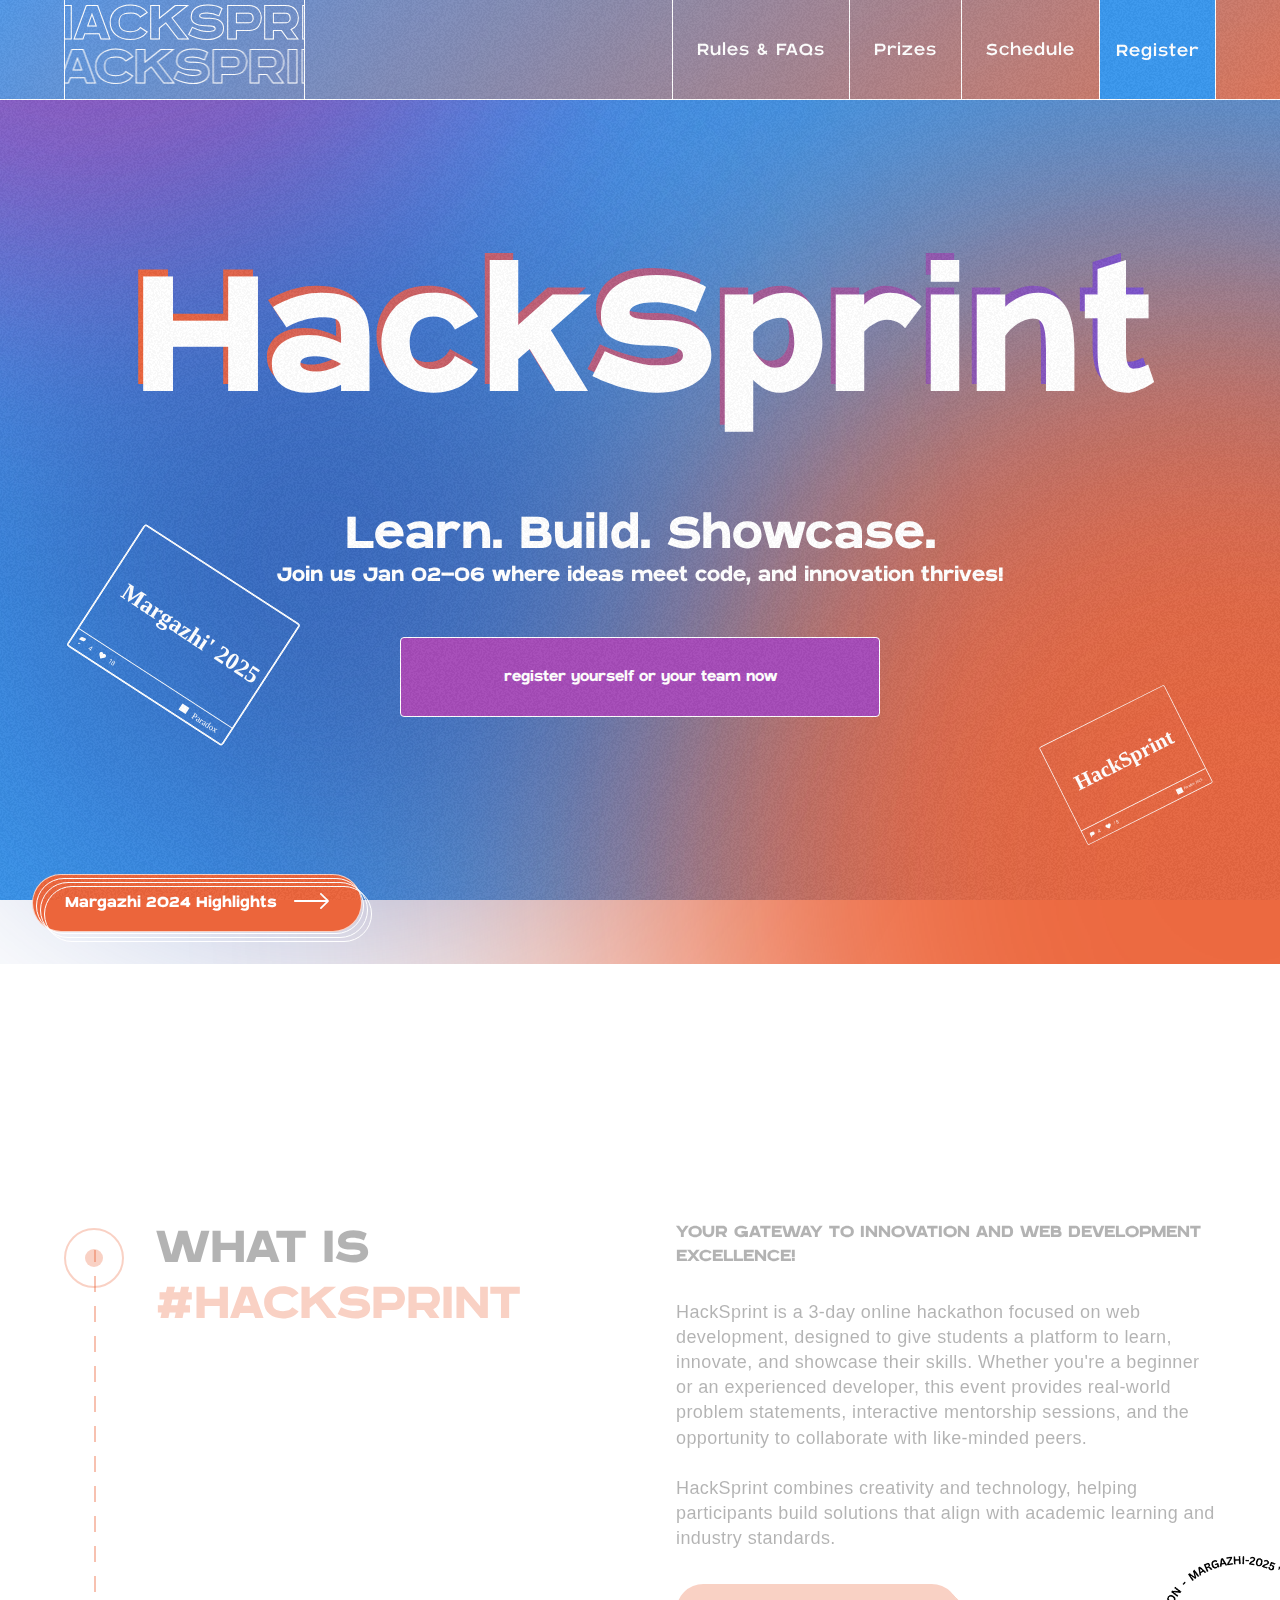
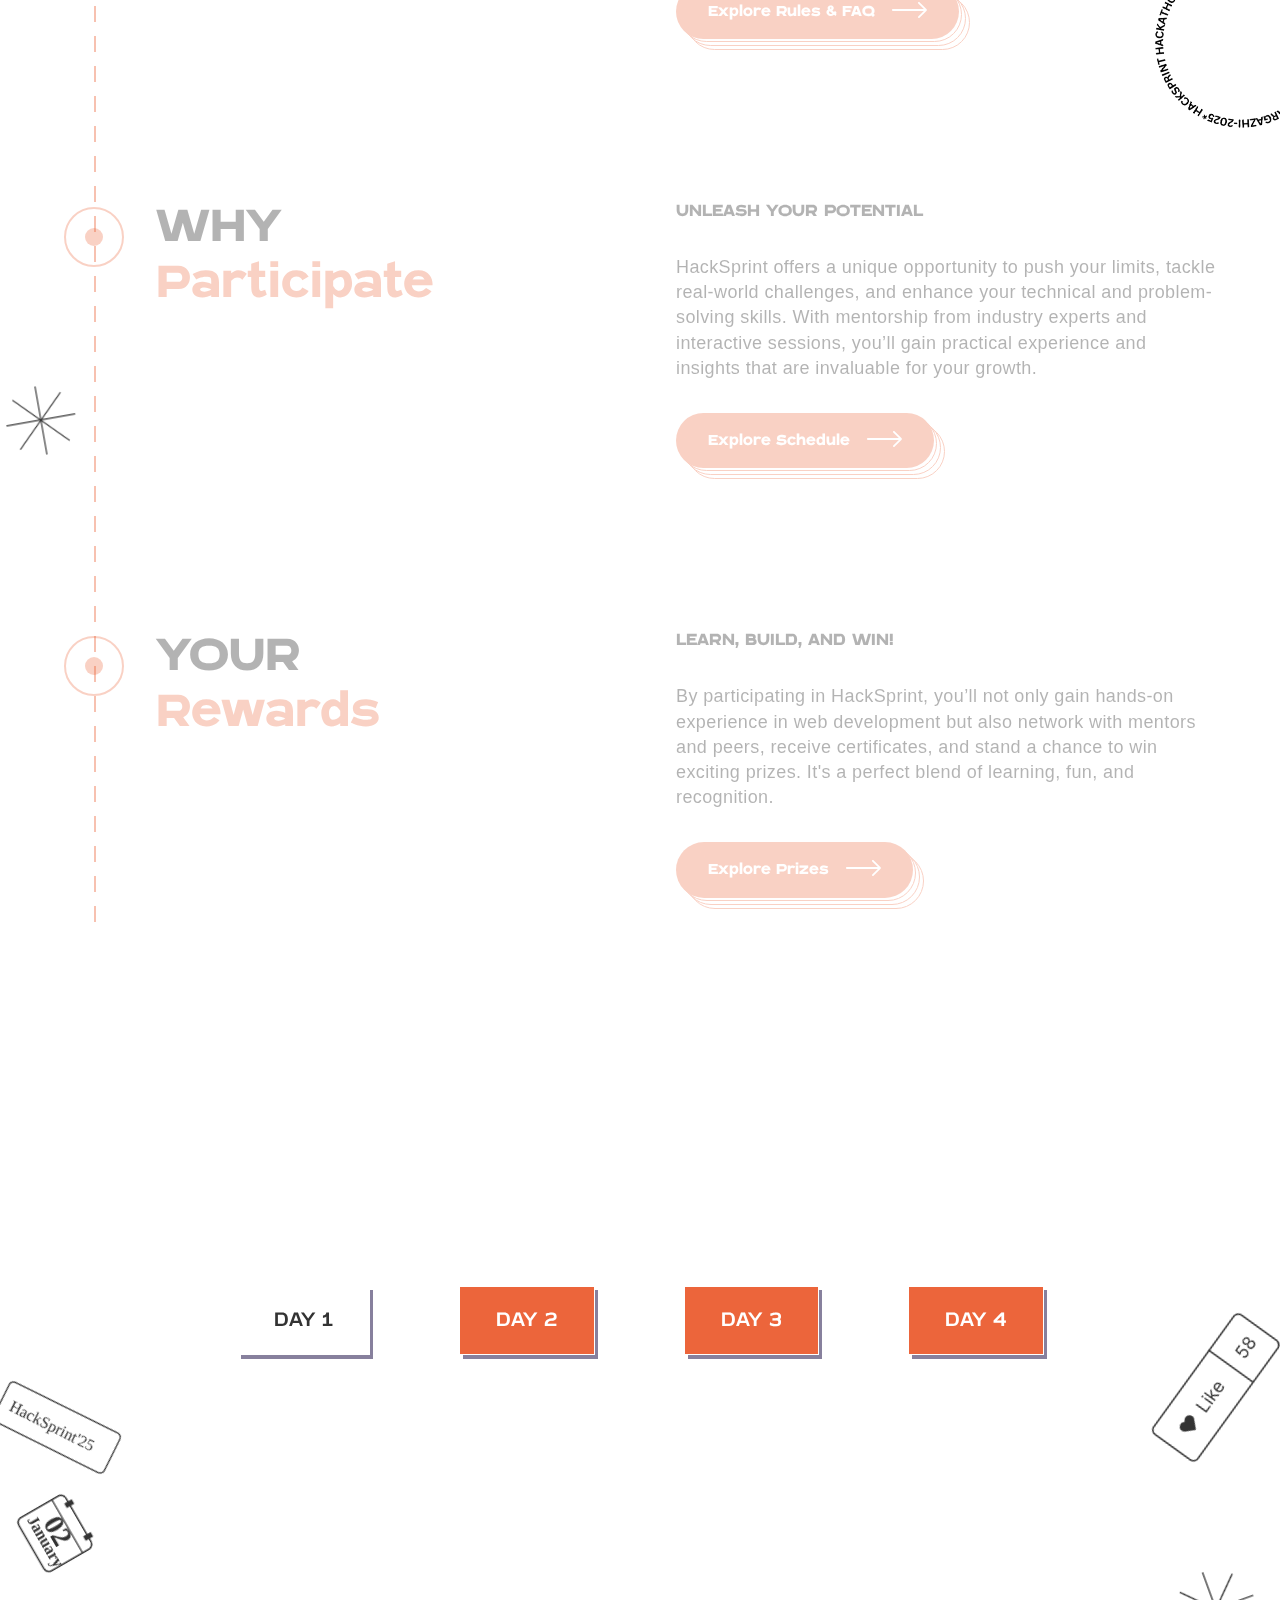
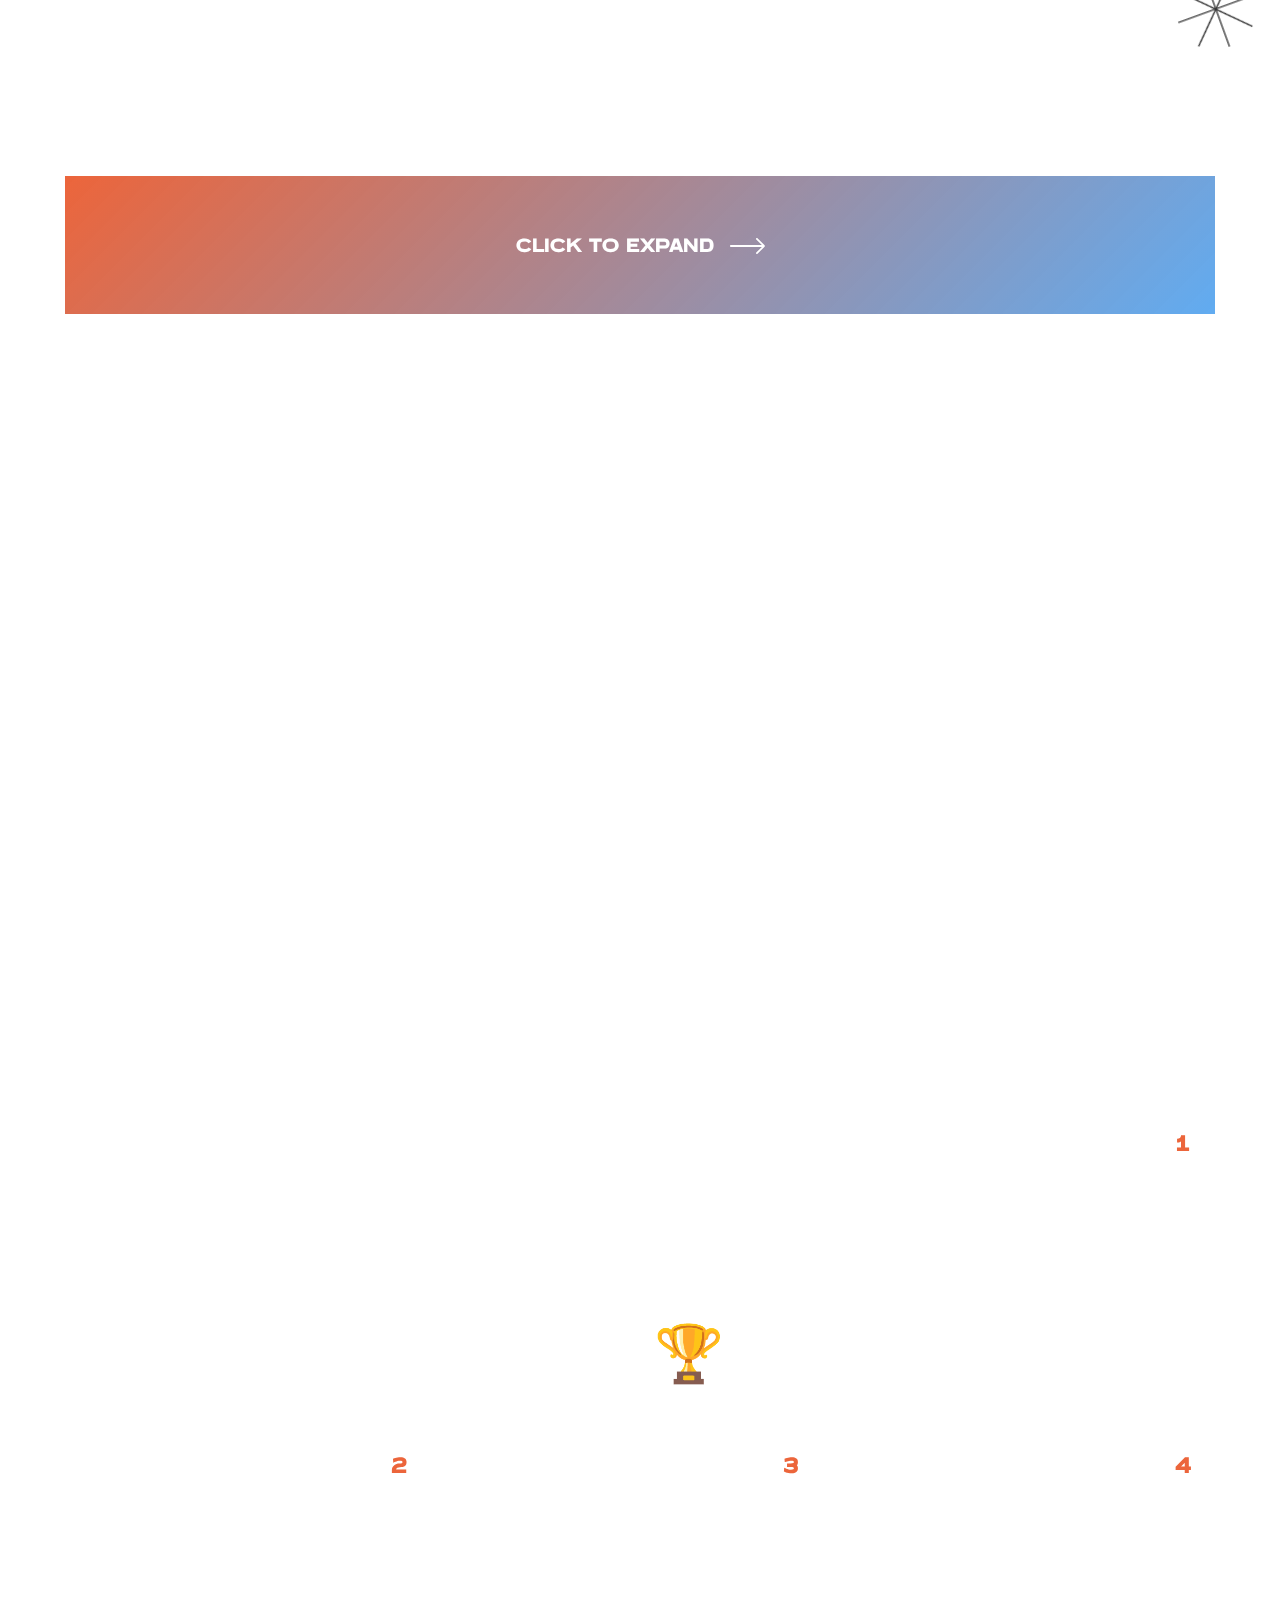
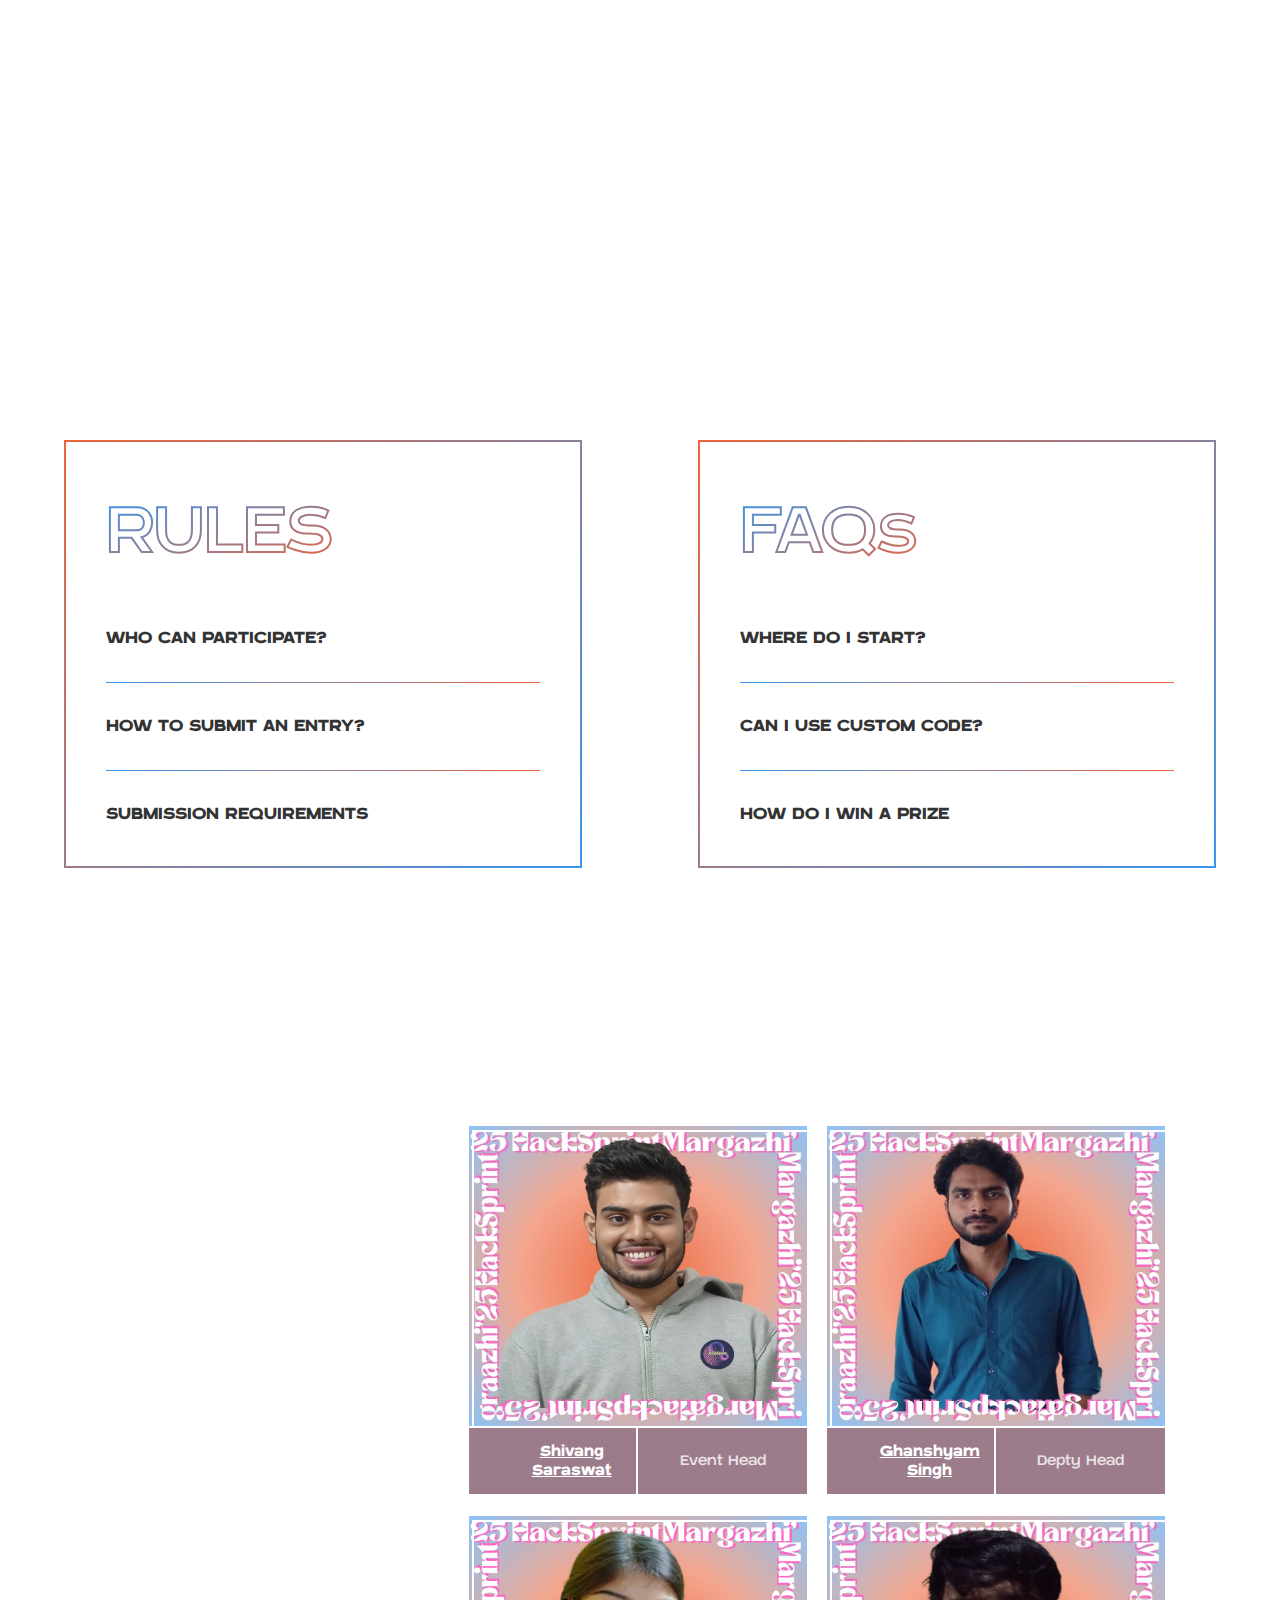
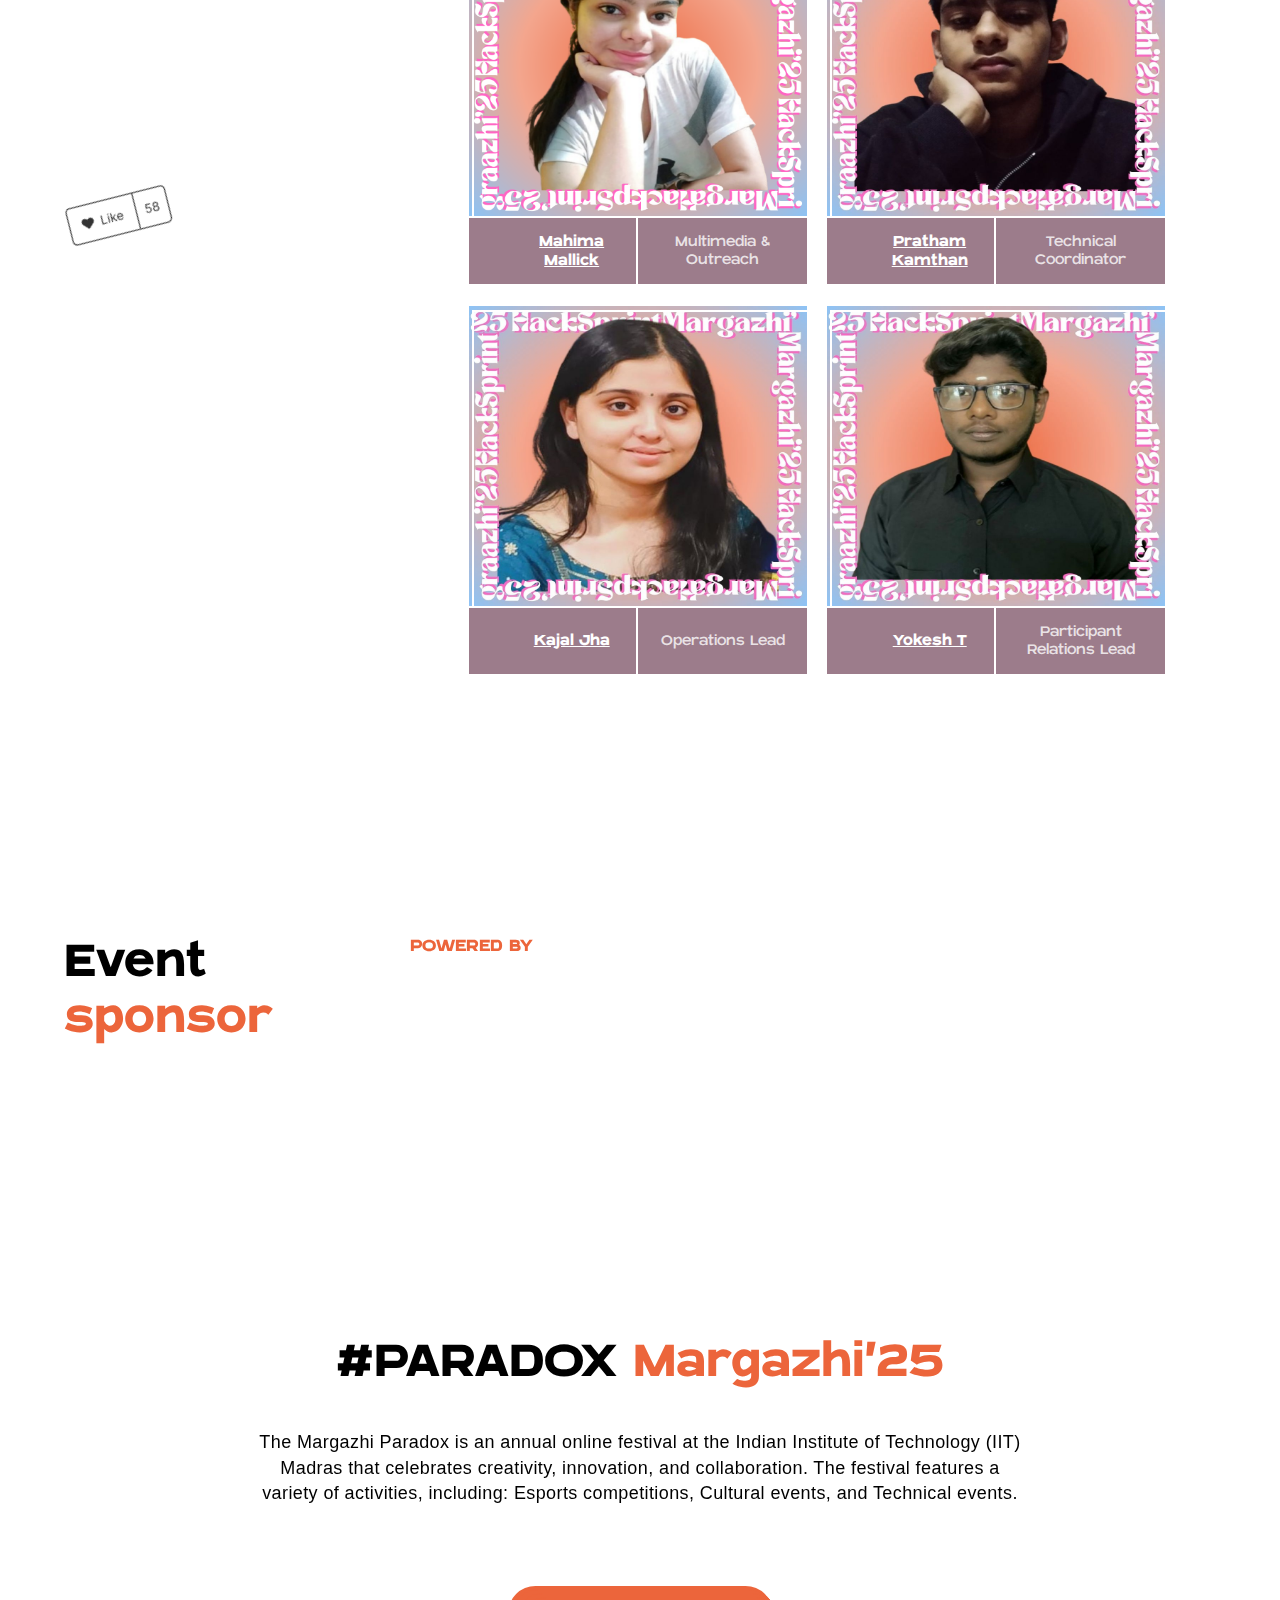
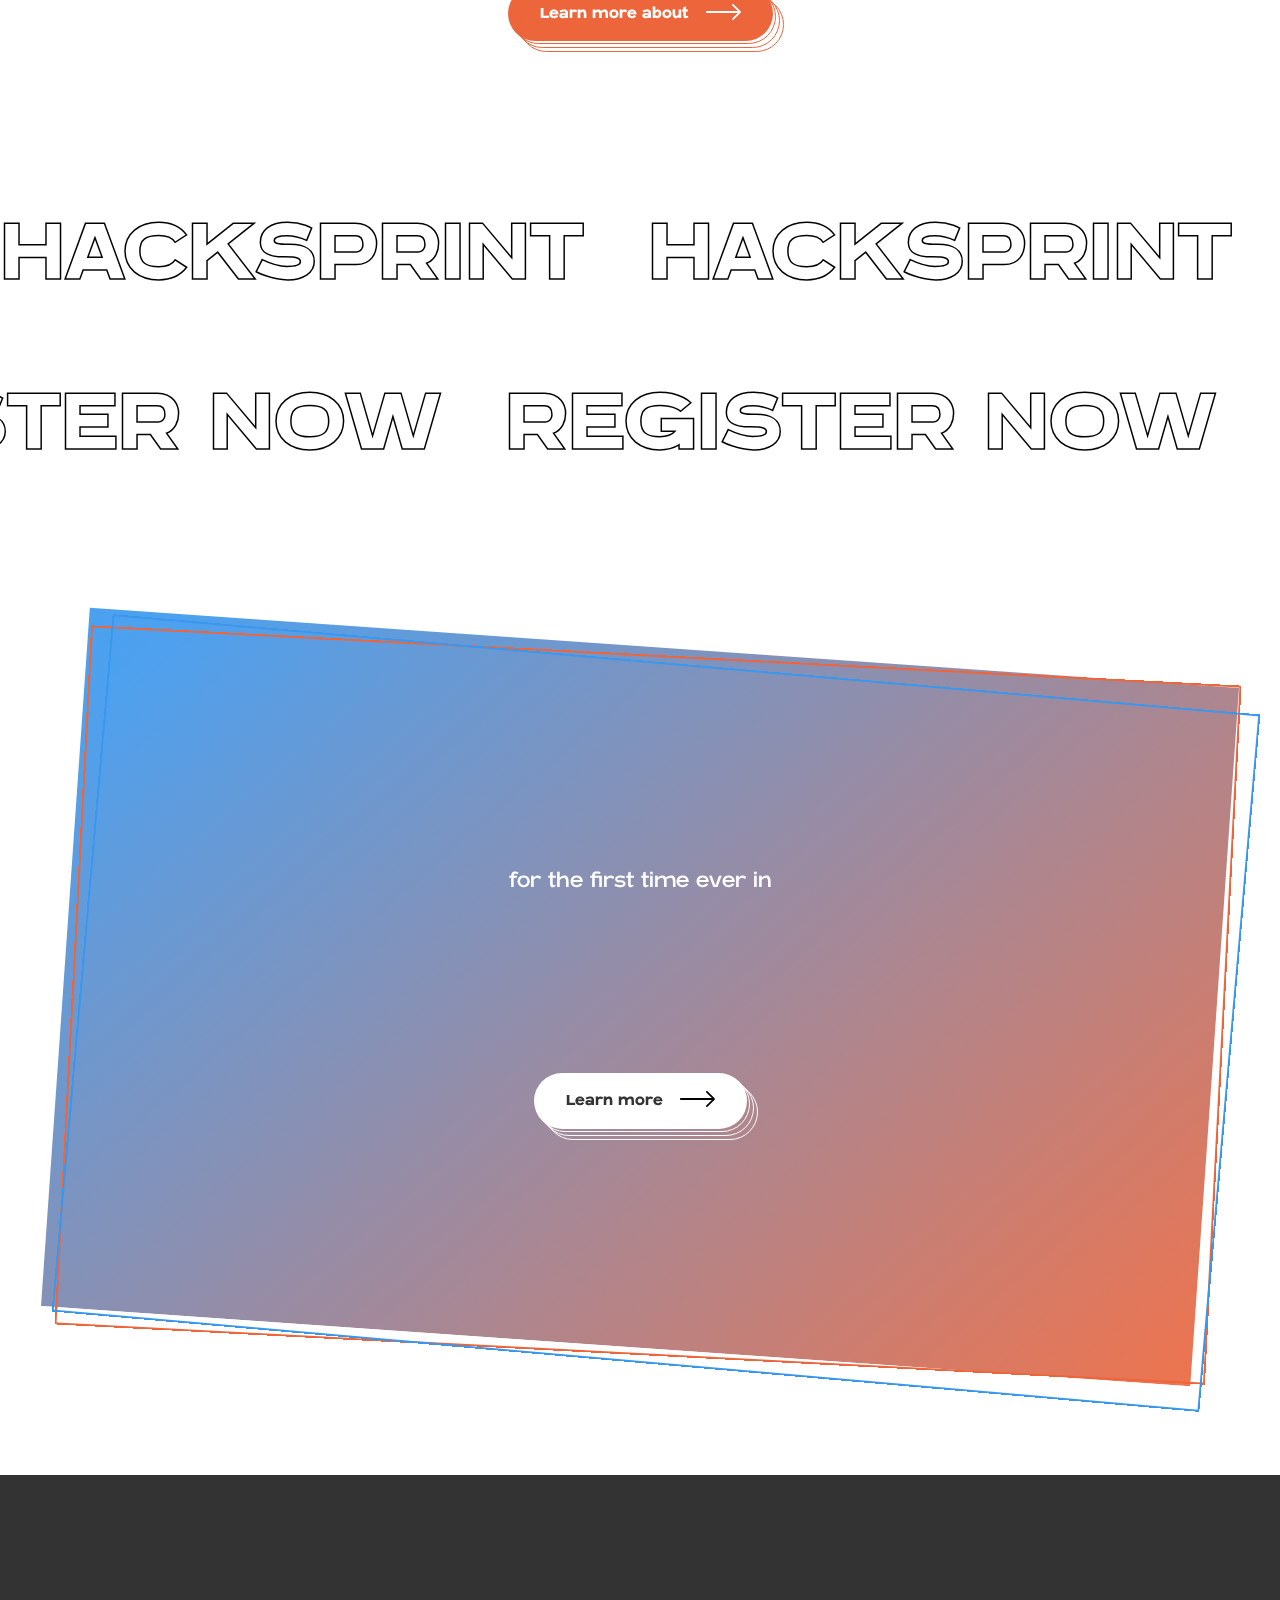
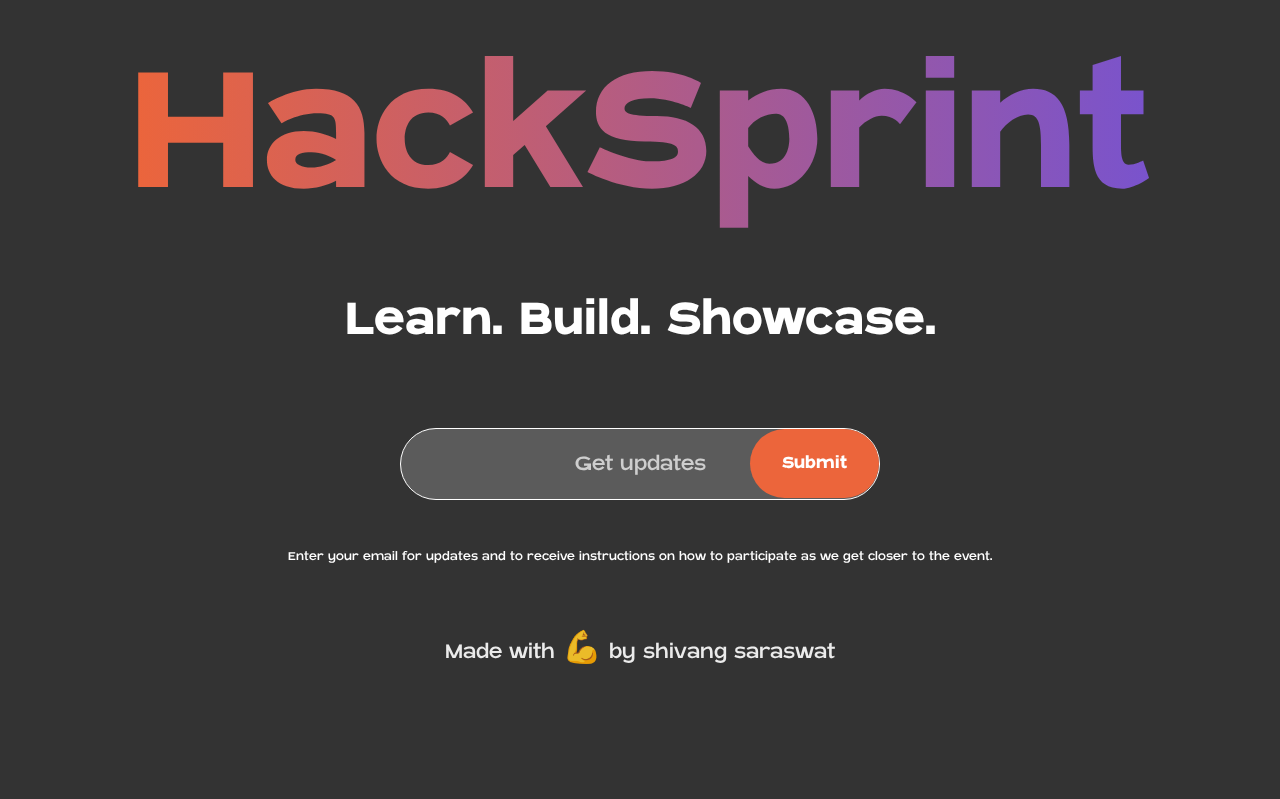
==== commit fcef8d43: "major-change-5" ====
--- a/index.html
+++ b/index.html
@@ -16,24 +16,16 @@
       <link href="css/hacksprint.webflow.css" rel="stylesheet" type="text/css">
       <link href="https://fonts.googleapis.com" rel="preconnect">
       <link href="https://fonts.gstatic.com" rel="preconnect" crossorigin="anonymous">
-      <script src="js/webfont.js" type="text/javascript"></script>
+      <script src="js/hacksprint.js" type="text/javascript"></script>
       <script type="text/javascript">WebFont.load({google:{families:["Open Sans:300,300italic,400,400italic,600,600italic,700,700italic,800,800italic","Inter:100,200,300,regular,500,600,700,800,900"]}});</script>
       <script type="text/javascript">!function(o,c){var n=c.documentElement,t=" w-mod-";n.className+=t+"js",("ontouchstart"in o||o.DocumentTouch&&c instanceof DocumentTouch)&&(n.className+=t+"touch")}(window,document);</script>
       <link href="images/favicon.ico" rel="shortcut icon" type="image/x-icon">
       <link href="images/favicon.ico" rel="apple-touch-icon">
-      <!-- <link href="https://clonecomp.webflow.io/" rel="canonical"> -->
-      <script id="jetboost-script" type="text/javascript"> window.JETBOOST_SITE_ID = "ckqgnl6mt02pi0m2za96q1nzd"; (function(d) { var s = d.createElement("script"); s.src = "https://cdn.jetboost.io/jetboost.js"; s.async = 1; d.getElementsByTagName("head")[0].appendChild(s); })(document); </script>
-      <script src="js/jetboost.js" async=""></script> 
+      <script src="js/jetboost.js" async="">
+</script> 
 
 <!-- Global site tag (gtag.js) - Google Analytics -->
 <script async="" src="https://www.googletagmanager.com/gtag/js?id=G-QPCDQ95077"></script>
-
-<script>
-  window.dataLayer = window.dataLayer || [];
-  function gtag(){dataLayer.push(arguments);}
-  gtag('js', new Date());
-  gtag('config', 'G-QPCDQ95077');
-</script>
 
 <style>
    .center1{
@@ -60,6 +52,9 @@
     -webkit-background-clip: text;
     background-clip: text;
     -webkit-text-fill-color: transparent;
+
+    /* root1-2 */
+
     text-fill-color: transparent;
     background-size: 500% auto;
     animation: textShine 5s ease-in-out infinite alternate;
@@ -107,13 +102,13 @@
      <h1 class="nav_logo-text text-bottom">HACKSPRINT</h1></a>
             
          <nav role="navigation" class="nav_links-wrapper w-nav-menu">
-            <a href="/rules-faqs.html" class="nav_link w-inline-block">
+            <a href="coming_soon" class="nav_link w-inline-block">
             <div>Rules &amp;&nbsp;FAQs</div></a>
-            <a href="prizes.html" class="nav_link w-inline-block">
+            <a href="coming_soon" class="nav_link w-inline-block">
             <div>Prizes</div></a>
             <!-- <a href="#sponsors" class="nav_link w-inline-block">
             <div>Sponsors</div></a> -->
-            <a href="schedule.html" class="nav_link w-inline-block">
+            <a href="coming_soon" class="nav_link w-inline-block">
             <div>Schedule</div></a>
 
             <div class="nav_link memberstack">
@@ -121,13 +116,12 @@
                <div class="center1">Register</div></a>
             </div>
                </nav>
-
-                  
                   <div class="nav_menu-button w-nav-button">
                   <div data-is-ix2-target="1" class="nav_menu-button-lottie" data-w-id="53d11284-c5cf-0a8c-11ec-67cb625c6b6a" data-animation-type="lottie" data-src="https://cdn.prod.website-files.com/60ce366263ce9aedb3f24381/60d09579901901953ec85617_lottieflow-menu-nav-06-ffffff-easey.json" data-loop="0" data-direction="1" data-autoplay="0" data-renderer="svg" data-default-duration="2.36" data-duration="0" data-ix2-initial-state="0"></div></div></div></div>
 
          <div class="body-background-color">
-         <div data-w-id="9ec17549-4fc0-a345-779c-c80ffc6cab0a" class="purple-blob"></div>
+         <div data-w-id="9ec17549-4fc0-a345-779c-c80ffc6cab0a" class="purple-blob">
+         </div>
          <div data-w-id="83e1a6ae-8cd8-3bde-6ae9-853423e3ed69" class="orange-blob"></div>
          <div data-w-id="ca49b81b-0c8d-beb1-bca9-03891e5a3f41" class="highlight-blob"></div></div>
          <div class="body-background-texture noevents"></div>
@@ -138,21 +132,23 @@
             <div class="home-hero-content">
 
                <!-- main heading start-->
-               <div class="maintext1">HackSprint</div>
+               <div style="font-size:16vw;" class="maintext1">HackSprint</div>
                <!-- main heading start close -->
 
                <img src="images/60e9d46ee3e2aa4d9b6ffcac_Group%20732.svg" loading="lazy" alt="" class="home-hero-sponsor-left">
                <img src="images/60e9d46e9ef83c9017c5d1b1_Group%20721.svg" loading="lazy" alt="" class="home-hero-sponsor-right">
                <div class="_40px-gap"></div>
-               
                <h2>Learn. Build. Showcase.</h2>
                <div class="tablet-marg-top-small tablet-marg-bottom-small mobile-marg-top-medium mobile-marg-bottom-medium">
-               <h4>Join us Jan 04-06 where ideas meet code, and innovation thrives!</h4></div>
+               <h4>Join us Jan 02-06 where ideas meet code, and innovation thrives!</h4></div>
                <div class="signup_component">
                <a data-ms-content="!members" data-w-id="e302a5fd-722a-d432-a9ca-3412de58800d" href="https://www.instagram.com/hacksprintt/" class="account-link stacked highlight cta w-inline-block">
                <div>register yourself or your team now</div></a>
                <a href="https://www.instagram.com/hacksprintt/" target="_blank" class="gather-link w-inline-block">
-               <div> follow our page on Instagram for quick updates</div></a></div></div></div></div>
+               <!-- <div> follow our page on Instagram for quick updates</div> -->
+            </a></div></div>
+         </div>
+      </div>
                <div class="page-scroll-lottie-wrap">
                <div data-w-id="15ae1fc5-8aa2-9e2f-8043-10eb48293922" data-animation-type="lottie" data-src="https://cdn.prod.website-files.com/60ce366263ce9aedb3f24381/60d429621b4fe488bd9a8ae0_9284-scroll-down-arrows.json" data-loop="1" data-direction="1" data-autoplay="1" data-is-ix2-target="0" data-renderer="svg" data-default-duration="2.033333333333333" data-duration="0"></div></div>
                
@@ -167,7 +163,9 @@
 <div class="button-bg-clone-wrapper">
    <div class="button-bg-clone clone-1 light"></div>
    <div class="button-bg-clone clone-2 light"></div>
-   <div class="button-bg-clone clone-3 light"></div></div></a>
+   <div class="button-bg-clone clone-3 light"></div>
+     </div>
+</a>
 </div></div>
 
    <div data-w-id="62ca2065-6d6a-12ef-0d66-94dd15cc0871" class="section-home-info">
@@ -176,11 +174,11 @@
                <div class="padding-vertical-large">
                <div class="margin-bottom-xlarge">
                <div class="margin-top-large center">
-               <div class="intro-video-wrap">
+               <!-- <div class="intro-video-wrap">
                <div style="padding-top:56.17021276595745%" class="w-video w-embed">
                   <iframe class="embedly-embed" src="//cdn.embedly.com/widgets/media.html?src=https%3A%2F%2Fwww.youtube.com%2Fembed%2Fx42nce6JVaI%3Ffeature%3Doembed&amp;display_name=YouTube&amp;url=https%3A%2F%2Fwww.youtube.com%2Fwatch%3Fv%3Dx42nce6JVaI&amp;image=https%3A%2F%2Fi.ytimg.com%2Fvi%2Fx42nce6JVaI%2Fhqdefault.jpg&amp;key=96f1f04c5f4143bcb0f2e68c87d65feb&amp;type=text%2Fhtml&amp;schema=youtube" scrolling="no" title="YouTube embed" frameborder="0" allow="autoplay; fullscreen" allowfullscreen="true"></iframe>
                </div>
-            </div>
+            </div> -->
          </div>
       </div>
                         
@@ -198,7 +196,7 @@
                      <h5>Your Gateway to Innovation and Web Development Excellence!</h5>
                      <div class="margin-top-medium"><p>HackSprint is a 3-day online hackathon focused on web development, designed to give students a platform to learn, innovate, and showcase their skills. Whether you're a beginner or an experienced developer, this event provides real-world problem statements, interactive mentorship sessions, and the opportunity to collaborate with like-minded peers.<br><br>HackSprint combines creativity and technology, helping participants build solutions that align with academic learning and industry standards.<br></p></div>
                      <div class="margin-top-medium">
-                        <a href="/rules-faqs.html" style="background-color:rgb(236,101,59)" class="button w-inline-block">
+                        <a href="/ules-faqs.html" style="background-color:rgb(236,101,59)" class="button w-inline-block">
                         <div class="button-text">Explore Rules &amp; FAQ</div>
                         <div class="svg-icon w-embed">
                         <svg width="35" height="16" viewBox="0 0 35 16" fill="none" xmlns="http://www.w3.org/2000/svg">
@@ -262,29 +260,46 @@
    <div class="home-schedule-content-wrapper">
    <div class="max-small align-center text-align-center">
       <h2 class="heading-xlarge">Schedule of Events</h2><div>
-      <a href=https://calendar.app.google/yXb5KzBtNCUHSptn7 target="_blank">Subscribe to HackSprint calendar</a></div></div>
+      <a href=https://calendar.app.google/yXb5KzBtNCUHSptn7 target="_blank">Subscribe to HackSprint calendar</a>
+   </div>
+</div>
 
       <div class="margin-top-large">
+
       <div data-duration-in="300" data-duration-out="100" data-current="Tab 1" data-easing="ease" class="tabs_component w-tabs">
       <div class="tabs_menu-wrapper w-tab-menu" role="tablist">
 
       <a data-w-tab="Tab 1" class="tabs_menu-link w-inline-block w-tab-link w--current" id="w-tabs-0-data-w-tab-0" href="#w-tabs-0-data-w-pane-0"
       role="tab" aria-controls="w-tabs-0-data-w-pane-0" aria-selected="true">
       <div>DAY 1</div>
-      <div class="tabs_menu-link-outline"></div></a>
+      <div class="tabs_menu-link-outline">
+      </div>
+   </a>
 
       <a data-w-tab="Tab 2" class="tabs_menu-link w-inline-block w-tab-link" id="w-tabs-0-data-w-tab-1" href="#w-tabs-0-data-w-pane-1"
       role="tab" aria-controls="w-tabs-0-data-w-pane-1" aria-selected="true"> 
       <div>DAY 2</div>
-      <div class="tabs_menu-link-outline"></div></a>
+      <div class="tabs_menu-link-outline">
+      </div>
+   </a>
 
       <a data-w-tab="Tab 3" class="tabs_menu-link w-inline-block w-tab-link">   
       <div>DAY 3</div>
-      <div class="tabs_menu-link-outline"></div></a>
-
-      <!-- <a data-w-tab="Tab 4" class="tabs_menu-link w-inline-block w-tab-link">
+      <div class="tabs_menu-link-outline">
+      </div>
+   </a>
+
+      <a data-w-tab="Tab 4" class="tabs_menu-link w-inline-block w-tab-link">
       <div>DAY 4</div>
-      <div class="tabs_menu-link-outline"></div></a> -->
+      <div class="tabs_menu-link-outline">
+      </div>
+   </a>
+
+   <!-- <a data-w-tab="Tab 5" class="tabs_menu-link w-inline-block w-tab-link"></a>
+      <div>DAY 5</div>
+      <div class="tabs_menu-link-outline">
+      </div>
+   </a> -->
    
    </div>
       
@@ -293,108 +308,123 @@
       <div class="tabs_content">
       <div class="margin-bottom-medium">
          
-      <h3>July 20, 2021</h3></div>
+      <h3>Jan 04, 2025</h3></div>
+      <div class="tabs_content-timeline-wrapper">
+      <div class="tabs_content-timeline-row">
+      <img src="images/60d0ada0b8f9ef57d8df36c7_timelinemarker.svg" loading="lazy" alt="" class="tabs_content-timeline-row-marker">
+      <!-- <div class="tabs_content-timeline-row-text">
+         
+         <h5>10:00 am ET - participant check-in</h5>
+         <div class="margin-top-small">
+         <p>At 10:00 am on July 20, registered participants can start checking in and exploring the competition venue. Volunteers will be on site for final Q&amp;A and last minute registration assistance. </p></div></div> -->
+      </div>
+         <div class="tabs_content-timeline-row">
+         <img src="images/60d0ada0b8f9ef57d8df36c7_timelinemarker.svg" loading="lazy" alt="" class="tabs_content-timeline-row-marker">
+         
+         <!-- <div class="tabs_content-timeline-row-text">
+         <h5>11:00 Am ET - launch countdown begins</h5>
+         <div class="margin-top-small">
+         <p>An hour before the kickoff stream we will open the competition venue to the public and start our countdown clock. The space will remain open to participants as well as the public throughout the entire competition. </p></div></div>
+       -->
+      </div>
+         <div class="tabs_content-timeline-row">
+         <img src="images/60d0ada0b8f9ef57d8df36c7_timelinemarker.svg" loading="lazy" alt="" class="tabs_content-timeline-row-marker">
+         
+         <!-- <div class="tabs_content-timeline-row-text">  
+         <h5>12:00 PM ET - Kickoff Live stream</h5>
+         <div class="margin-top-small">
+         <p>At noon we'll kick off the event. Vlad Magdalin (CEO Webflow)�&nbsp;will join us for a kickoff livestream that will recap the rules and lay out the first segment of the unified story line. <br><br>At this time we will also release the master cloneable with shared assets for day 1. We will be taking questions from the crowd, and reviewing advice from last years grand champion. </p></div></div>
+       -->
+      </div>
+         <div class="tabs_content-timeline-row">
+         <img src="images/60d0ada0b8f9ef57d8df36c7_timelinemarker.svg" loading="lazy" alt="" class="tabs_content-timeline-row-marker">
+         
+         <!-- <div class="tabs_content-timeline-row-text">   
+         <h5>1:00 PM et - Start Public build sessions</h5>
+         <div class="margin-top-small"><p>Participants will get started right away by finding a work space inside our virtual world or in private. Either way you'll have 24 hours to plotting and produce your project. <br><br>During this time we will facilitate impromptu breakout sessions for brain storming while we provide play-by-play coverage of the early moments of the competition.</p></div></div>
+       -->
+      </div>
+         <div class="tabs_content-timeline-dottedline"></div>
+         <div class="tabs_content-timeline-row">
+         <img src="images/60d0ada0b8f9ef57d8df36c7_timelinemarker.svg" loading="lazy" alt="" class="tabs_content-timeline-row-marker">
+         
+         <!-- <div class="tabs_content-timeline-row-text">   
+         <h5>6:00 PM ET - Day 1 Live recap </h5>
+         <div class="margin-top-small"><p>We'll close out day one with a live walk through of the virtual venue. We'll chat with early builders to get their thoughts about the first day of competition and ask them how they think they stack up against the competition. Throughout the event we will have live touch points like this to keep the audience connected to participant progress. </p></div></div> -->
+      
+      </div>
+         <div class="tabs_content-timeline-row">
+         <img src="images/60d0ada0b8f9ef57d8df36c7_timelinemarker.svg" loading="lazy" alt="" class="tabs_content-timeline-row-marker">
+         
+         <!-- <div class="tabs_content-timeline-row-text">    
+         <h5>8:00 PM -10:00 am ET - Scramble mode begins</h5>
+         <div class="margin-top-small"><p>Overnight is often when the magic happens. As more participants from around the world join the competition and the space comes to life with creative juices and all night work vibes. Drop in at any time to explore the progress or network with participants. </p></div></div> -->
+      
+      </div></div></div>
+         <div data-w-id="f533cc1b-8b55-e004-910b-40ff4eadf3b3" style="opacity:1;display:flex;-webkit-transform:translate3d(0, 0, 0) scale3d(1, 1, 1) rotateX(0) rotateY(0) rotateZ(0) skew(0, 0deg);-moz-transform:translate3d(0, 0, 0) scale3d(1, 1, 1) rotateX(0) rotateY(0) rotateZ(0) skew(0, 0deg);-ms-transform:translate3d(0, 0, 0) scale3d(1, 1, 1) rotateX(0) rotateY(0) rotateZ(0) skew(0, 0deg);transform:translate3d(0, 0, 0) scale3d(1, 1, 1) rotateX(0) rotateY(0) rotateZ(0) skew(0, 0deg)" class="tabs_click-to-expand">
+            
+         <h4 class="margin-right-medium">CLICK TO EXPAND</h4>
+         <img src="images/60ce5269d03ed92eb7c9c6e6_arrow.svg" loading="lazy" alt=""></div>
+      </div>
+
+           <div data-w-tab="Tab 2" class="tabs_content-tab w-tab-pane">
+            <div class="tabs_content">
+            <div class="margin-bottom-medium">
+
+      <h3>Jan 05, 2025</h3></div>
       <div class="tabs_content-timeline-wrapper">
       <div class="tabs_content-timeline-row">
       <img src="images/60d0ada0b8f9ef57d8df36c7_timelinemarker.svg" loading="lazy" alt="" class="tabs_content-timeline-row-marker">
       <div class="tabs_content-timeline-row-text">
-         
-         <h5>10:00 am ET - participant check-in</h5>
-         <div class="margin-top-small">
-         <p>At 10:00 am on July 20, registered participants can start checking in and exploring the competition venue. Volunteers will be on site for final Q&amp;A and last minute registration assistance. </p></div></div></div>
-         <div class="tabs_content-timeline-row">
-         <img src="images/60d0ada0b8f9ef57d8df36c7_timelinemarker.svg" loading="lazy" alt="" class="tabs_content-timeline-row-marker">
-         <div class="tabs_content-timeline-row-text">
-         
-         <h5>11:00 Am ET - launch countdown begins</h5>
-         <div class="margin-top-small">
-         <p>An hour before the kickoff stream we will open the competition venue to the public and start our countdown clock. The space will remain open to participants as well as the public throughout the entire competition. </p></div></div></div>
-         <div class="tabs_content-timeline-row">
-         <img src="images/60d0ada0b8f9ef57d8df36c7_timelinemarker.svg" loading="lazy" alt="" class="tabs_content-timeline-row-marker">
-         <div class="tabs_content-timeline-row-text">
-            
-         <h5>12:00 PM ET - Kickoff Live stream</h5>
-         <div class="margin-top-small">
-         <p>At noon we'll kick off the event. Vlad Magdalin (CEO Webflow)�&nbsp;will join us for a kickoff livestream that will recap the rules and lay out the first segment of the unified story line. <br><br>At this time we will also release the master cloneable with shared assets for day 1. We will be taking questions from the crowd, and reviewing advice from last years grand champion. </p></div></div></div>
-         <div class="tabs_content-timeline-row">
-         <img src="images/60d0ada0b8f9ef57d8df36c7_timelinemarker.svg" loading="lazy" alt="" class="tabs_content-timeline-row-marker">
-         <div class="tabs_content-timeline-row-text">
-            
-         <h5>1:00 PM et - Start Public build sessions</h5>
-         <div class="margin-top-small"><p>Participants will get started right away by finding a work space inside our virtual world or in private. Either way you'll have 24 hours to plotting and produce your project. <br><br>During this time we will facilitate impromptu breakout sessions for brain storming while we provide play-by-play coverage of the early moments of the competition.</p></div></div></div>
+            
+         <h5>10:00 Am ET - Day 2 Check-in and co-build Session</h5>
+         <div class="margin-top-small"><p>At 10:00 am on day two, we will staff the information area with volunteers to help answer any questions you might have about making your first submission. Feel free to explore the space and interact with other participants. </p></div></div></div>
+         <div class="tabs_content-timeline-row">
+         <img src="images/60d0ada0b8f9ef57d8df36c7_timelinemarker.svg" loading="lazy" alt="" class="tabs_content-timeline-row-marker">
+         <div class="tabs_content-timeline-row-text">
+            
+         <h5>12:00 PM ET - Submissions due &amp; Live Day 1 recap</h5>
+         <div class="margin-top-small"><p>At noon we'll announce the second round of story prompts and release a few more shared assets for you to include in your day two submission. We'll also review some of the early day 1 submissions, check in with participants and walk around the venue to showcase all the action. Join us live each day for the stream, or jump into the venue to explore for yourself. </p></div></div></div>
+         <div class="tabs_content-timeline-row">
+         <img src="images/60d0ada0b8f9ef57d8df36c7_timelinemarker.svg" loading="lazy" alt="" class="tabs_content-timeline-row-marker">
+         <div class="tabs_content-timeline-row-text">
+            
+         <h5>1:00 PM et - public build session begins</h5>
+         <div class="margin-top-small"><p>Day two work sessions will start with some show-and-tell and interactive breakouts where participants can explore prior round submissions and strategize for their next round. Feel free to explore the virtual venue and network with Webflow users from around the world. </p></div></div></div>
+         <div class="tabs_content-timeline-row">
+         <img src="images/60d0ada0b8f9ef57d8df36c7_timelinemarker.svg" loading="lazy" alt="" class="tabs_content-timeline-row-marker">
+         <div class="tabs_content-timeline-row-text">
+            
+         <h5>1:00 PM et - Judging Begins</h5>
+         <div class="margin-top-small"><p>As participants get back to work, judges will get their first chance to navigate the venue and review submissions while interacting with participants. Participants, judges, and even the crowd will get a chance to cast their vote for the various entries as competitors vie for the first round prize. </p></div></div></div>
          <div class="tabs_content-timeline-dottedline"></div>
          <div class="tabs_content-timeline-row">
          <img src="images/60d0ada0b8f9ef57d8df36c7_timelinemarker.svg" loading="lazy" alt="" class="tabs_content-timeline-row-marker">
          <div class="tabs_content-timeline-row-text">
             
-         <h5>6:00 PM ET - Day 1 Live recap </h5>
-         <div class="margin-top-small"><p>We'll close out day one with a live walk through of the virtual venue. We'll chat with early builders to get their thoughts about the first day of competition and ask them how they think they stack up against the competition. Throughout the event we will have live touch points like this to keep the audience connected to participant progress. </p></div></div></div>
-         <div class="tabs_content-timeline-row">
-         <img src="images/60d0ada0b8f9ef57d8df36c7_timelinemarker.svg" loading="lazy" alt="" class="tabs_content-timeline-row-marker">
-         <div class="tabs_content-timeline-row-text">
-            
-         <h5>8:00 PM -10:00 am ET - Scramble mode begins</h5>
+         <h5>6:00 PM ET - Day 2 Live recap </h5>
+         <div class="margin-top-small"><p>We'll close out day two with a walk through of the virtual venue, highlights from throughout the day and conversations with participants about their chances of winning it all. </p></div></div></div>
+         <div class="tabs_content-timeline-row">
+         <img src="images/60d0ada0b8f9ef57d8df36c7_timelinemarker.svg" loading="lazy" alt="" class="tabs_content-timeline-row-marker">
+         <div class="tabs_content-timeline-row-text">
+            
+         <h5>7:00 PM -10:00 am ET - Scramble mode</h5>
          <div class="margin-top-small"><p>Overnight is often when the magic happens. As more participants from around the world join the competition and the space comes to life with creative juices and all night work vibes. Drop in at any time to explore the progress or network with participants. </p></div></div></div></div></div>
-         <div data-w-id="f533cc1b-8b55-e004-910b-40ff4eadf3b3" style="opacity:1;display:flex;-webkit-transform:translate3d(0, 0, 0) scale3d(1, 1, 1) rotateX(0) rotateY(0) rotateZ(0) skew(0, 0deg);-moz-transform:translate3d(0, 0, 0) scale3d(1, 1, 1) rotateX(0) rotateY(0) rotateZ(0) skew(0, 0deg);-ms-transform:translate3d(0, 0, 0) scale3d(1, 1, 1) rotateX(0) rotateY(0) rotateZ(0) skew(0, 0deg);transform:translate3d(0, 0, 0) scale3d(1, 1, 1) rotateX(0) rotateY(0) rotateZ(0) skew(0, 0deg)" class="tabs_click-to-expand">
+         <div data-w-id="bead3171-7c3a-01d7-75dd-352152136f63" style="opacity:1;display:flex" class="tabs_click-to-expand">
             
          <h4 class="margin-right-medium">CLICK TO EXPAND</h4>
          <img src="images/60ce5269d03ed92eb7c9c6e6_arrow.svg" loading="lazy" alt=""></div></div>
-         <div data-w-tab="Tab 2" class="tabs_content-tab w-tab-pane">
-            <div class="tabs_content">
-            <div class="margin-bottom-medium">
-
-      <h3>July 21, 2021</h3></div>
+
+         <div data-w-tab="Tab 3" class="tabs_content-tab w-tab-pane">
+         <div class="tabs_content">
+         <div class="margin-bottom-medium">
+            
+      <h3> Jan 06, 2025</h3></div>
       <div class="tabs_content-timeline-wrapper">
       <div class="tabs_content-timeline-row">
       <img src="images/60d0ada0b8f9ef57d8df36c7_timelinemarker.svg" loading="lazy" alt="" class="tabs_content-timeline-row-marker">
+
       <div class="tabs_content-timeline-row-text">
-            
-         <h5>10:00 Am ET - Day 2 Check-in and co-build Session</h5>
-         <div class="margin-top-small"><p>At 10:00 am on day two, we will staff the information area with volunteers to help answer any questions you might have about making your first submission. Feel free to explore the space and interact with other participants. </p></div></div></div>
-         <div class="tabs_content-timeline-row">
-         <img src="images/60d0ada0b8f9ef57d8df36c7_timelinemarker.svg" loading="lazy" alt="" class="tabs_content-timeline-row-marker">
-         <div class="tabs_content-timeline-row-text">
-            
-         <h5>12:00 PM ET - Submissions due &amp; Live Day 1 recap</h5>
-         <div class="margin-top-small"><p>At noon we'll announce the second round of story prompts and release a few more shared assets for you to include in your day two submission. We'll also review some of the early day 1 submissions, check in with participants and walk around the venue to showcase all the action. Join us live each day for the stream, or jump into the venue to explore for yourself. </p></div></div></div>
-         <div class="tabs_content-timeline-row">
-         <img src="images/60d0ada0b8f9ef57d8df36c7_timelinemarker.svg" loading="lazy" alt="" class="tabs_content-timeline-row-marker">
-         <div class="tabs_content-timeline-row-text">
-            
-         <h5>1:00 PM et - public build session begins</h5>
-         <div class="margin-top-small"><p>Day two work sessions will start with some show-and-tell and interactive breakouts where participants can explore prior round submissions and strategize for their next round. Feel free to explore the virtual venue and network with Webflow users from around the world. </p></div></div></div>
-         <div class="tabs_content-timeline-row">
-         <img src="images/60d0ada0b8f9ef57d8df36c7_timelinemarker.svg" loading="lazy" alt="" class="tabs_content-timeline-row-marker">
-         <div class="tabs_content-timeline-row-text">
-            
-         <h5>1:00 PM et - Judging Begins</h5>
-         <div class="margin-top-small"><p>As participants get back to work, judges will get their first chance to navigate the venue and review submissions while interacting with participants. Participants, judges, and even the crowd will get a chance to cast their vote for the various entries as competitors vie for the first round prize. </p></div></div></div>
-         <div class="tabs_content-timeline-dottedline"></div>
-         <div class="tabs_content-timeline-row">
-         <img src="images/60d0ada0b8f9ef57d8df36c7_timelinemarker.svg" loading="lazy" alt="" class="tabs_content-timeline-row-marker">
-         <div class="tabs_content-timeline-row-text">
-            
-         <h5>6:00 PM ET - Day 2 Live recap </h5>
-         <div class="margin-top-small"><p>We'll close out day two with a walk through of the virtual venue, highlights from throughout the day and conversations with participants about their chances of winning it all. </p></div></div></div>
-         <div class="tabs_content-timeline-row">
-         <img src="images/60d0ada0b8f9ef57d8df36c7_timelinemarker.svg" loading="lazy" alt="" class="tabs_content-timeline-row-marker">
-         <div class="tabs_content-timeline-row-text">
-            
-         <h5>7:00 PM -10:00 am ET - Scramble mode</h5>
-         <div class="margin-top-small"><p>Overnight is often when the magic happens. As more participants from around the world join the competition and the space comes to life with creative juices and all night work vibes. Drop in at any time to explore the progress or network with participants. </p></div></div></div></div></div>
-         <div data-w-id="bead3171-7c3a-01d7-75dd-352152136f63" style="opacity:1;display:flex" class="tabs_click-to-expand">
-            
-         <h4 class="margin-right-medium">CLICK TO EXPAND</h4>
-         <img src="images/60ce5269d03ed92eb7c9c6e6_arrow.svg" loading="lazy" alt=""></div></div>
-         <div data-w-tab="Tab 3" class="tabs_content-tab w-tab-pane">
-         <div class="tabs_content"><div class="margin-bottom-medium">
-            
-      <h3>July 22, 2021</h3></div>
-      <div class="tabs_content-timeline-wrapper">
-      <div class="tabs_content-timeline-row">
-      <img src="images/60d0ada0b8f9ef57d8df36c7_timelinemarker.svg" loading="lazy" alt="" class="tabs_content-timeline-row-marker">
-      <div class="tabs_content-timeline-row-text">
-
          <h5>10:00 Am ET - Day 3 Check-in and co-build Session</h5>
          <div class="margin-top-small"><p>At 10:00 am on day three we will again staff the information area with volunteers to help answer any questions you might have about making your submissions. Feel free to explore the space and interact with other participants. </p></div></div></div>
          <div class="tabs_content-timeline-row">
@@ -430,7 +460,9 @@
          <div data-w-id="253bf760-9b37-3a07-f774-f4ad448dd126" style="opacity:1;display:flex" class="tabs_click-to-expand">
             
          <h4 class="margin-right-medium">CLICK TO EXPAND</h4>
-         <img src="images/60ce5269d03ed92eb7c9c6e6_arrow.svg" loading="lazy" alt=""></div></div>
+         <img src="images/60ce5269d03ed92eb7c9c6e6_arrow.svg" loading="lazy" alt="">
+      </div>
+</div>
          <div data-w-tab="Tab 4" class="tabs_content-tab w-tab-pane">
          <div class="tabs_content">
          <div class="margin-bottom-medium">
@@ -467,12 +499,83 @@
    <div class="tabs_content-timeline-row-text">
       
       <h5>5:00 PM ET - �&nbsp;Awards Ceremony Begins</h5>
-      <div class="margin-top-small"><p>Our final stream will be a hybrid interactive session the will take place on YouTube as well as an interactive element inside the virtual venue. We will announce the winners after spending some time reviewing the top submissions and recapping the top moments from the last three days. </p></div></div></div></div></div>
+      <div class="margin-top-small"><p>Our final stream will be a hybrid interactive session the will take place on YouTube as well as an interactive element inside the virtual venue. We will announce the winners after spending some time reviewing the top submissions and recapping the top moments from the last three days. </p></div>
+   </div></div></div></div>
+
       <div data-w-id="b4eb19e5-983a-17aa-db43-eb07f3d42671" style="opacity:1;display:flex" class="tabs_click-to-expand">
          <h4 class="margin-right-medium">CLICK TO EXPAND</h4>
-         <img src="images/60ce5269d03ed92eb7c9c6e6_arrow.svg" loading="lazy" alt=""></div></div></div></div></div>
+         <img src="images/60ce5269d03ed92eb7c9c6e6_arrow.svg" loading="lazy" alt=""></div>
+      </div>
+          
+      <div data-w-tab="Tab 5" class="tabs_content-tab w-tab-pane w--tab-active">
+         <div class="tabs_content">
+         <div class="margin-bottom-medium">
+            
+         <h3>Jan 06, 2025</h3></div>
+         <div class="tabs_content-timeline-wrapper">
+         <div class="tabs_content-timeline-row">
+         <img src="images/60d0ada0b8f9ef57d8df36c7_timelinemarker.svg" loading="lazy" alt="" class="tabs_content-timeline-row-marker">
+         <!-- <div class="tabs_content-timeline-row-text">
+            
+            <h5>10:00 am ET - participant check-in</h5>
+            <div class="margin-top-small">
+            <p>At 10:00 am on July 20, registered participants can start checking in and exploring the competition venue. Volunteers will be on site for final Q&amp;A and last minute registration assistance. </p></div></div> -->
+         </div>
+            <div class="tabs_content-timeline-row">
+            <img src="images/60d0ada0b8f9ef57d8df36c7_timelinemarker.svg" loading="lazy" alt="" class="tabs_content-timeline-row-marker">
+            
+            <!-- <div class="tabs_content-timeline-row-text">
+            <h5>11:00 Am ET - launch countdown begins</h5>
+            <div class="margin-top-small">
+            <p>An hour before the kickoff stream we will open the competition venue to the public and start our countdown clock. The space will remain open to participants as well as the public throughout the entire competition. </p></div></div>
+          -->
+         </div>
+            <div class="tabs_content-timeline-row">
+            <img src="images/60d0ada0b8f9ef57d8df36c7_timelinemarker.svg" loading="lazy" alt="" class="tabs_content-timeline-row-marker">
+            
+            <!-- <div class="tabs_content-timeline-row-text">  
+            <h5>12:00 PM ET - Kickoff Live stream</h5>
+            <div class="margin-top-small">
+            <p>At noon we'll kick off the event. Vlad Magdalin (CEO Webflow)�&nbsp;will join us for a kickoff livestream that will recap the rules and lay out the first segment of the unified story line. <br><br>At this time we will also release the master cloneable with shared assets for day 1. We will be taking questions from the crowd, and reviewing advice from last years grand champion. </p></div></div>
+          -->
+         </div>
+            <div class="tabs_content-timeline-row">
+            <img src="images/60d0ada0b8f9ef57d8df36c7_timelinemarker.svg" loading="lazy" alt="" class="tabs_content-timeline-row-marker">
+            
+            <!-- <div class="tabs_content-timeline-row-text">   
+            <h5>1:00 PM et - Start Public build sessions</h5>
+            <div class="margin-top-small"><p>Participants will get started right away by finding a work space inside our virtual world or in private. Either way you'll have 24 hours to plotting and produce your project. <br><br>During this time we will facilitate impromptu breakout sessions for brain storming while we provide play-by-play coverage of the early moments of the competition.</p></div></div>
+          -->
+         </div>
+            <div class="tabs_content-timeline-dottedline"></div>
+            <div class="tabs_content-timeline-row">
+            <img src="images/60d0ada0b8f9ef57d8df36c7_timelinemarker.svg" loading="lazy" alt="" class="tabs_content-timeline-row-marker">
+            
+            <!-- <div class="tabs_content-timeline-row-text">   
+            <h5>6:00 PM ET - Day 1 Live recap </h5>
+            <div class="margin-top-small"><p>We'll close out day one with a live walk through of the virtual venue. We'll chat with early builders to get their thoughts about the first day of competition and ask them how they think they stack up against the competition. Throughout the event we will have live touch points like this to keep the audience connected to participant progress. </p></div></div> -->
+         
+         </div>
+            <div class="tabs_content-timeline-row">
+            <img src="images/60d0ada0b8f9ef57d8df36c7_timelinemarker.svg" loading="lazy" alt="" class="tabs_content-timeline-row-marker">
+            
+            <!-- <div class="tabs_content-timeline-row-text">    
+            <h5>8:00 PM -10:00 am ET - Scramble mode begins</h5>
+            <div class="margin-top-small"><p>Overnight is often when the magic happens. As more participants from around the world join the competition and the space comes to life with creative juices and all night work vibes. Drop in at any time to explore the progress or network with participants. </p></div></div> -->
+         
+         </div></div></div>
+            <div data-w-id="f533cc1b-8b55-e004-910b-40ff4eadf3b3" style="opacity:1;display:flex;-webkit-transform:translate3d(0, 0, 0) scale3d(1, 1, 1) rotateX(0) rotateY(0) rotateZ(0) skew(0, 0deg);-moz-transform:translate3d(0, 0, 0) scale3d(1, 1, 1) rotateX(0) rotateY(0) rotateZ(0) skew(0, 0deg);-ms-transform:translate3d(0, 0, 0) scale3d(1, 1, 1) rotateX(0) rotateY(0) rotateZ(0) skew(0, 0deg);transform:translate3d(0, 0, 0) scale3d(1, 1, 1) rotateX(0) rotateY(0) rotateZ(0) skew(0, 0deg)" class="tabs_click-to-expand">
+               
+            <h4 class="margin-right-medium">CLICK TO EXPAND</h4>
+            <img src="images/60ce5269d03ed92eb7c9c6e6_arrow.svg" loading="lazy" alt=""></div>
+         </div>
+
+      </div>
+   </div>
+</div>
    
    
+<!-- animation-text-lines -->
    <img src="images/60ce49dd86a4ad597224cadc_linestar.svg" loading="lazy" alt="" class="home-schedule-star">
    <img src="images/60d3af8cf49e20442eb14659_calendar.svg" loading="lazy" alt="" class="home-schedule-calendar">
    <img src="images/60ce758436f3d2b2d9d20f2b_wf-clone.svg" loading="lazy" alt="" class="home-schedule-clone">
@@ -529,7 +632,7 @@
                <p class="max-xsmall margin-top-xsmall">Awarded to the top-performing team or individual whose project demonstrates outstanding innovation, functionality, and design.</p>
                <div class="home-prizes-card-reward-wrapper margin-top-medium">
                   <div class="home-prizes-card-reward">
-                  <h2>₹3,000</h2></div>
+                  <h2>₹6,000</h2></div>
                   <img src="images/60d0c73d5da10f57646ad584_curvyline-small.svg" loading="lazy" alt="" class="home-prizes-card-reward-separator">
                   <div class="home-prizes-card-reward">
                   <h2>🏆 Trophy</h2></div>
@@ -545,7 +648,7 @@
                </p>
                <div class="home-prizes-card-reward-wrapper margin-top-medium">
                <div class="home-prizes-card-reward">
-               <h2>₹2,000</h2></div></div>
+               <h2>₹3,500</h2></div></div>
                <div class="home-prizes-card-tag-wrapper">
                <div class="home-prizes-card-tag-text">2</div></div></div>
                <div class="home-prizes-card">
@@ -695,7 +798,8 @@
            <!-- 2 photo -->
          <div role="listitem" class="w-dyn-item">
          <div class="organizers_outline">
-         <div><img src="images/ghanshyam-img9.jpg" class="organizers_headshot"></div>
+         <div>
+         <img src="images/ghanshyam-img9.jpg" class="organizers_headshot"></div>
          <div class="organizers_outline-clone"></div>
          <div class="organizers_info-wrapper">
          <a href="https://www.instagram.com/https_ghanshyam" target="_blank" class="organizers_info-name w-inline-block">
@@ -921,12 +1025,14 @@
    <div class="gather-content">
       <div>for the first time ever in</div>
       <div class="margin-top-small">
-         <h2 class="heading-xlarge">gather.town</h2></div>
+         <!-- <h2 class="heading-xlarge">rgkhejkrgjk</h2> -->
+      </div>
          <img src="images/60d07090f6453254b4cc5f4e_keyboard.svg" loading="lazy" alt="" class="gather-floating-img">
          <div class="margin-top-xlarge">
-         <div>CloneComp 2021 will take place inside of a custom built map in gather.town - prepare for a magically interactive online hackathon experience.</div></div>
+         <!-- <div>CloneComp 2021 will take place inside of a custom built map in gather.town - prepare for a magically interactive online hackathon experience.</div> -->
+      </div>
          <div class="margin-top-medium">
-         <a href="https://gather.town/" target="_blank" class="button-light w-inline-block">
+         <a href="" target="_blank" class="button-light w-inline-block">
          <div class="button-text">Learn more</div>
          <div class="svg-icon w-embed">
          <svg width="35" height="16" viewBox="0 0 35 16" fill="none" xmlns="http://www.w3.org/2000/svg">
@@ -957,7 +1063,7 @@
    <img src="images/60d0d9728f2be36b3320ae61_footer-star.svg" loading="lazy" alt="" class="footer-star-9">
    <img src="images/60d0d9728f2be36b3320ae61_footer-star.svg" loading="lazy" alt="" class="footer-star-10">
 
-   <div class="maintext">HackSprint</div><br>
+   <div style="font-size:16vw;" class="maintext">HackSprint</div><br>
    <h2>Learn. Build. Showcase.</h2>
    
       <!-- form-update start  -->
@@ -976,7 +1082,8 @@
             <div class="micro-text">Enter your email for updates and to receive instructions on how to participate as we get closer to the event.
                <div>
                   <div class="margin-top-large">
-                  <div class="footer_final-text">Made with <span class="muscle-text">💪</span> by shivang saraswat <br>with collaboration of webflow</div>
+                  <div class="footer_final-text">Made with <span class="muscle-text">💪</span> by shivang saraswat 
+                     <!-- <br>with collaboration of webflow</div> -->
                   <!-- footer-section end -->
                   </div>
                   </div>
--- a/css/hacksprint.webflow.css
+++ b/css/hacksprint.webflow.css
@@ -3,15 +3,18 @@
    normalize.css v3.0.3 | MIT License | github.com/necolas/normalize.css 
    ========================================================================== */
 /*! normalize.css v3.0.3 | MIT License | github.com/necolas/normalize.css */
-html{font-family:sans-serif;-ms-text-size-adjust:100%;-webkit-text-size-adjust:100%}body{margin:0}article,aside,details,figcaption,figure,footer,header,hgroup,main,menu,nav,section,summary{display:block}audio,canvas,progress,video{display:inline-block;vertical-align:baseline}audio:not([controls]){display:none;height:0}[hidden],template{display:none}a{background-color:transparent}a:active,a:hover{outline:0}abbr[title]{border-bottom:1px dotted}b,strong{font-weight:bold}dfn{font-style:italic}h1{font-size:2em;margin:.67em 0}mark{background:#ff0;color:#000}small{font-size:80%}sub,sup{font-size:75%;line-height:0;position:relative;vertical-align:baseline}sup{top:-0.5em}sub{bottom:-0.25em}img{border:0}svg:not(:root){overflow:hidden}figure{margin:1em 40px}hr{box-sizing:content-box;height:0}pre{overflow:auto}code,kbd,pre,samp{font-family:monospace,monospace;font-size:1em}button,input,optgroup,select,textarea{color:inherit;font:inherit;margin:0}button{overflow:visible}button,select{text-transform:none}button,html input[type="button"],input[type="reset"]{-webkit-appearance:button;cursor:pointer}button[disabled],html input[disabled]{cursor:default}button::-moz-focus-inner,input::-moz-focus-inner{border:0;padding:0}input{line-height:normal}input[type='checkbox'],input[type='radio']{box-sizing:border-box;padding:0}input[type='number']::-webkit-inner-spin-button,input[type='number']::-webkit-outer-spin-button{height:auto}input[type='search']{-webkit-appearance:none}input[type='search']::-webkit-search-cancel-button,input[type='search']::-webkit-search-decoration{-webkit-appearance:none}fieldset{border:1px solid #c0c0c0;margin:0 2px;padding:.35em .625em .75em}legend{border:0;padding:0}textarea{overflow:auto}optgroup{font-weight:bold}table{border-collapse:collapse;border-spacing:0}td,th{padding:0}
+html{font-family:sans-serif;-ms-text-size-adjust:100%;-webkit-text-size-adjust:100%}
+body{margin:0}
+article,aside,details,figcaption,figure,footer,header,hgroup,main,menu,nav,section,summary
+{display:block}audio,canvas,progress,video{display:inline-block;vertical-align:baseline}audio:not([controls]){display:none;height:0}[hidden],template{display:none}a{background-color:transparent}a:active,a:hover{outline:0}abbr[title]{border-bottom:1px dotted}b,strong{font-weight:bold}dfn{font-style:italic}h1{font-size:2em;margin:.67em 0}mark{background:#ff0;color:#000}small{font-size:80%}sub,sup{font-size:75%;line-height:0;position:relative;vertical-align:baseline}sup{top:-0.5em}sub{bottom:-0.25em}img{border:0}svg:not(:root){overflow:hidden}figure{margin:1em 40px}hr{box-sizing:content-box;height:0}pre{overflow:auto}code,kbd,pre,samp{font-family:monospace,monospace;font-size:1em}button,input,optgroup,select,textarea{color:inherit;font:inherit;margin:0}button{overflow:visible}button,select{text-transform:none}button,html input[type="button"],input[type="reset"]{-webkit-appearance:button;cursor:pointer}button[disabled],html input[disabled]{cursor:default}button::-moz-focus-inner,input::-moz-focus-inner{border:0;padding:0}input{line-height:normal}input[type='checkbox'],input[type='radio']{box-sizing:border-box;padding:0}input[type='number']::-webkit-inner-spin-button,input[type='number']::-webkit-outer-spin-button{height:auto}input[type='search']{-webkit-appearance:none}input[type='search']::-webkit-search-cancel-button,input[type='search']::-webkit-search-decoration{-webkit-appearance:none}fieldset{border:1px solid #c0c0c0;margin:0 2px;padding:.35em .625em .75em}legend{border:0;padding:0}textarea{overflow:auto}optgroup{font-weight:bold}table{border-collapse:collapse;border-spacing:0}td,th{padding:0}
 
 /* ==========================================================================
    Start of base Webflow CSS - If you're looking for some ultra-clean CSS, skip the boilerplate and see the unminified code below.
    ========================================================================== */
-@font-face{font-family:'webflow-icons';src:url("[data-uri]") format('truetype');font-weight:normal;font-style:normal}[class^="w-icon-"],[class*=" w-icon-"]{font-family:'webflow-icons' !important;speak:none;font-style:normal;font-weight:normal;font-variant:normal;text-transform:none;line-height:1;-webkit-font-smoothing:antialiased;-moz-osx-font-smoothing:grayscale}.w-icon-slider-right:before{content:"\e600"}.w-icon-slider-left:before{content:"\e601"}.w-icon-nav-menu:before{content:"\e602"}.w-icon-arrow-down:before,.w-icon-dropdown-toggle:before{content:"\e603"}.w-icon-file-upload-remove:before{content:"\e900"}.w-icon-file-upload-icon:before{content:"\e903"}*{-webkit-box-sizing:border-box;-moz-box-sizing:border-box;box-sizing:border-box}html{height:100%}body{margin:0;min-height:100%;background-color:#fff;font-family:Arial,sans-serif;font-size:14px;line-height:20px;color:#333}img{max-width:100%;vertical-align:middle;display:inline-block}html.w-mod-touch *{background-attachment:scroll !important}.w-block{display:block}.w-inline-block{max-width:100%;display:inline-block}.w-clearfix:before,.w-clearfix:after{content:" ";display:table;grid-column-start:1;grid-row-start:1;grid-column-end:2;grid-row-end:2}.w-clearfix:after{clear:both}.w-hidden{display:none}.w-button{display:inline-block;padding:9px 15px;background-color:#3898EC;color:white;border:0;line-height:inherit;text-decoration:none;cursor:pointer;border-radius:0}input.w-button{-webkit-appearance:button}html[data-w-dynpage] [data-w-cloak]{color:transparent !important}.w-webflow-badge,.w-webflow-badge *{position:static;left:auto;top:auto;right:auto;bottom:auto;z-index:auto;display:block;visibility:visible;overflow:visible;overflow-x:visible;overflow-y:visible;box-sizing:border-box;width:auto;height:auto;max-height:none;max-width:none;min-height:0;min-width:0;margin:0;padding:0;float:none;clear:none;border:0 none transparent;border-radius:0;background:none;background-image:none;background-position:0 0;background-size:auto auto;background-repeat:repeat;background-origin:padding-box;background-clip:border-box;background-attachment:scroll;background-color:transparent;box-shadow:none;opacity:1;transform:none;transition:none;direction:ltr;font-family:inherit;font-weight:inherit;color:inherit;font-size:inherit;line-height:inherit;font-style:inherit;font-variant:inherit;text-align:inherit;letter-spacing:inherit;text-decoration:inherit;text-indent:0;text-transform:inherit;list-style-type:disc;text-shadow:none;font-smoothing:auto;vertical-align:baseline;cursor:inherit;white-space:inherit;word-break:normal;word-spacing:normal;word-wrap:normal}.w-webflow-badge{position:fixed !important;display:inline-block !important;visibility:visible !important;z-index:2147483647 !important;top:auto !important;right:12px !important;bottom:12px !important;left:auto !important;color:#AAADB0 !important;background-color:#fff !important;border-radius:3px !important;padding:6px 8px 6px 6px !important;font-size:12px !important;opacity:1 !important;line-height:14px !important;text-decoration:none !important;transform:none !important;margin:0 !important;width:auto !important;height:auto !important;overflow:visible !important;white-space:nowrap;box-shadow:0 0 0 1px rgba(0,0,0,0.1),0 1px 3px rgba(0,0,0,0.1);cursor:pointer}.w-webflow-badge>img{display:inline-block !important;visibility:visible !important;opacity:1 !important;vertical-align:middle !important}h1,h2,h3,h4,h5,h6{font-weight:bold;margin-bottom:10px}h1{font-size:38px;line-height:44px;margin-top:20px}h2{font-size:32px;line-height:36px;margin-top:20px}h3{font-size:24px;line-height:30px;margin-top:20px}h4{font-size:18px;line-height:24px;margin-top:10px}h5{font-size:14px;line-height:20px;margin-top:10px}h6{font-size:12px;line-height:18px;margin-top:10px}p{margin-top:0;margin-bottom:10px}blockquote{margin:0 0 10px 0;padding:10px 20px;border-left:5px solid #E2E2E2;font-size:18px;line-height:22px}figure{margin:0;margin-bottom:10px}figcaption{margin-top:5px;text-align:center}ul,ol{margin-top:0;margin-bottom:10px;padding-left:40px}.w-list-unstyled{padding-left:0;list-style:none}.w-embed:before,.w-embed:after{content:" ";display:table;grid-column-start:1;grid-row-start:1;grid-column-end:2;grid-row-end:2}.w-embed:after{clear:both}.w-video{width:100%;position:relative;padding:0}.w-video iframe,.w-video object,.w-video embed{position:absolute;top:0;left:0;width:100%;height:100%;border:none}fieldset{padding:0;margin:0;border:0}button,html input[type='button'],input[type='reset']{border:0;cursor:pointer;-webkit-appearance:button}.w-form{margin:0 0 15px}.w-form-done{display:none;padding:20px;text-align:center;background-color:#dddddd}.w-form-fail{display:none;margin-top:10px;padding:10px;background-color:#ffdede}label{display:block;margin-bottom:5px;font-weight:bold}.w-input,.w-select{display:block;width:100%;height:38px;padding:8px 12px;margin-bottom:10px;font-size:14px;line-height:1.42857143;color:#333333;vertical-align:middle;background-color:#ffffff;border:1px solid #cccccc}.w-input:-moz-placeholder,.w-select:-moz-placeholder{color:#999}.w-input::-moz-placeholder,.w-select::-moz-placeholder{color:#999;opacity:1}.w-input:-ms-input-placeholder,.w-select:-ms-input-placeholder{color:#999}.w-input::-webkit-input-placeholder,.w-select::-webkit-input-placeholder{color:#999}.w-input:focus,.w-select:focus{border-color:#3898EC;outline:0}.w-input[disabled],.w-select[disabled],.w-input[readonly],.w-select[readonly],fieldset[disabled] .w-input,fieldset[disabled] .w-select{cursor:not-allowed}.w-input[disabled]:not(.w-input-disabled),.w-select[disabled]:not(.w-input-disabled),.w-input[readonly],.w-select[readonly],fieldset[disabled]:not(.w-input-disabled) .w-input,fieldset[disabled]:not(.w-input-disabled) .w-select{background-color:#eeeeee}textarea.w-input,textarea.w-select{height:auto}.w-select{background-color:#f3f3f3}.w-select[multiple]{height:auto}.w-form-label{display:inline-block;cursor:pointer;font-weight:normal;margin-bottom:0}.w-radio{display:block;margin-bottom:5px;padding-left:20px}.w-radio:before,.w-radio:after{content:" ";display:table;grid-column-start:1;grid-row-start:1;grid-column-end:2;grid-row-end:2}.w-radio:after{clear:both}.w-radio-input{margin:4px 0 0;margin-top:1px \9;line-height:normal;float:left;margin-left:-20px}.w-radio-input{margin-top:3px}.w-file-upload{display:block;margin-bottom:10px}.w-file-upload-input{width:.1px;height:.1px;opacity:0;overflow:hidden;position:absolute;z-index:-100}.w-file-upload-default,.w-file-upload-uploading,.w-file-upload-success{display:inline-block;color:#333333}.w-file-upload-error{display:block;margin-top:10px}.w-file-upload-default.w-hidden,.w-file-upload-uploading.w-hidden,.w-file-upload-error.w-hidden,.w-file-upload-success.w-hidden{display:none}.w-file-upload-uploading-btn{display:flex;font-size:14px;font-weight:normal;cursor:pointer;margin:0;padding:8px 12px;border:1px solid #cccccc;background-color:#fafafa}.w-file-upload-file{display:flex;flex-grow:1;justify-content:space-between;margin:0;padding:8px 9px 8px 11px;border:1px solid #cccccc;background-color:#fafafa}.w-file-upload-file-name{font-size:14px;font-weight:normal;display:block}.w-file-remove-link{margin-top:3px;margin-left:10px;width:auto;height:auto;padding:3px;display:block;cursor:pointer}.w-icon-file-upload-remove{margin:auto;font-size:10px}.w-file-upload-error-msg{display:inline-block;color:#ea384c;padding:2px 0}.w-file-upload-info{display:inline-block;line-height:38px;padding:0 12px}.w-file-upload-label{display:inline-block;font-size:14px;font-weight:normal;cursor:pointer;margin:0;padding:8px 12px;border:1px solid #cccccc;background-color:#fafafa}.w-icon-file-upload-icon,.w-icon-file-upload-uploading{display:inline-block;margin-right:8px;width:20px}.w-icon-file-upload-uploading{height:20px}.w-container{margin-left:auto;margin-right:auto;max-width:940px}.w-container:before,.w-container:after{content:" ";display:table;grid-column-start:1;grid-row-start:1;grid-column-end:2;grid-row-end:2}.w-container:after{clear:both}.w-container .w-row{margin-left:-10px;margin-right:-10px}.w-row:before,.w-row:after{content:" ";display:table;grid-column-start:1;grid-row-start:1;grid-column-end:2;grid-row-end:2}.w-row:after{clear:both}.w-row .w-row{margin-left:0;margin-right:0}.w-col{position:relative;float:left;width:100%;min-height:1px;padding-left:10px;padding-right:10px}.w-col .w-col{padding-left:0;padding-right:0}.w-col-1{width:8.33333333%}.w-col-2{width:16.66666667%}.w-col-3{width:25%}.w-col-4{width:33.33333333%}.w-col-5{width:41.66666667%}.w-col-6{width:50%}.w-col-7{width:58.33333333%}.w-col-8{width:66.66666667%}.w-col-9{width:75%}.w-col-10{width:83.33333333%}.w-col-11{width:91.66666667%}.w-col-12{width:100%}.w-hidden-main{display:none !important}@media screen and (max-width:991px){.w-container{max-width:728px}.w-hidden-main{display:inherit !important}.w-hidden-medium{display:none !important}.w-col-medium-1{width:8.33333333%}.w-col-medium-2{width:16.66666667%}.w-col-medium-3{width:25%}.w-col-medium-4{width:33.33333333%}.w-col-medium-5{width:41.66666667%}.w-col-medium-6{width:50%}.w-col-medium-7{width:58.33333333%}.w-col-medium-8{width:66.66666667%}.w-col-medium-9{width:75%}.w-col-medium-10{width:83.33333333%}.w-col-medium-11{width:91.66666667%}.w-col-medium-12{width:100%}.w-col-stack{width:100%;left:auto;right:auto}}@media screen and (max-width:767px){.w-hidden-main{display:inherit !important}.w-hidden-medium{display:inherit !important}.w-hidden-small{display:none !important}.w-row,.w-container .w-row{margin-left:0;margin-right:0}.w-col{width:100%;left:auto;right:auto}.w-col-small-1{width:8.33333333%}.w-col-small-2{width:16.66666667%}.w-col-small-3{width:25%}.w-col-small-4{width:33.33333333%}.w-col-small-5{width:41.66666667%}.w-col-small-6{width:50%}.w-col-small-7{width:58.33333333%}.w-col-small-8{width:66.66666667%}.w-col-small-9{width:75%}.w-col-small-10{width:83.33333333%}.w-col-small-11{width:91.66666667%}.w-col-small-12{width:100%}}@media screen and (max-width:479px){.w-container{max-width:none}.w-hidden-main{display:inherit !important}.w-hidden-medium{display:inherit !important}.w-hidden-small{display:inherit !important}.w-hidden-tiny{display:none !important}.w-col{width:100%}.w-col-tiny-1{width:8.33333333%}.w-col-tiny-2{width:16.66666667%}.w-col-tiny-3{width:25%}.w-col-tiny-4{width:33.33333333%}.w-col-tiny-5{width:41.66666667%}.w-col-tiny-6{width:50%}.w-col-tiny-7{width:58.33333333%}.w-col-tiny-8{width:66.66666667%}.w-col-tiny-9{width:75%}.w-col-tiny-10{width:83.33333333%}.w-col-tiny-11{width:91.66666667%}.w-col-tiny-12{width:100%}}.w-widget{position:relative}.w-widget-map{width:100%;height:400px}.w-widget-map label{width:auto;display:inline}.w-widget-map img{max-width:inherit}.w-widget-map .gm-style-iw{text-align:center}.w-widget-map .gm-style-iw>button{display:none !important}.w-widget-twitter{overflow:hidden}.w-widget-twitter-count-shim{display:inline-block;vertical-align:top;position:relative;width:28px;height:20px;text-align:center;background:white;border:#758696 solid 1px;border-radius:3px}.w-widget-twitter-count-shim *{pointer-events:none;-webkit-user-select:none;-moz-user-select:none;-ms-user-select:none;user-select:none}.w-widget-twitter-count-shim .w-widget-twitter-count-inner{position:relative;font-size:15px;line-height:12px;text-align:center;color:#999;font-family:serif}.w-widget-twitter-count-shim .w-widget-twitter-count-clear{position:relative;display:block}.w-widget-twitter-count-shim.w--large{width:36px;height:28px}.w-widget-twitter-count-shim.w--large .w-widget-twitter-count-inner{font-size:18px;line-height:18px}.w-widget-twitter-count-shim:not(.w--vertical){margin-left:5px;margin-right:8px}.w-widget-twitter-count-shim:not(.w--vertical).w--large{margin-left:6px}.w-widget-twitter-count-shim:not(.w--vertical):before,.w-widget-twitter-count-shim:not(.w--vertical):after{top:50%;left:0;border:solid transparent;content:' ';height:0;width:0;position:absolute;pointer-events:none}.w-widget-twitter-count-shim:not(.w--vertical):before{border-color:rgba(117,134,150,0);border-right-color:#5d6c7b;border-width:4px;margin-left:-9px;margin-top:-4px}.w-widget-twitter-count-shim:not(.w--vertical).w--large:before{border-width:5px;margin-left:-10px;margin-top:-5px}.w-widget-twitter-count-shim:not(.w--vertical):after{border-color:rgba(255,255,255,0);border-right-color:white;border-width:4px;margin-left:-8px;margin-top:-4px}.w-widget-twitter-count-shim:not(.w--vertical).w--large:after{border-width:5px;margin-left:-9px;margin-top:-5px}.w-widget-twitter-count-shim.w--vertical{width:61px;height:33px;margin-bottom:8px}.w-widget-twitter-count-shim.w--vertical:before,.w-widget-twitter-count-shim.w--vertical:after{top:100%;left:50%;border:solid transparent;content:' ';height:0;width:0;position:absolute;pointer-events:none}.w-widget-twitter-count-shim.w--vertical:before{border-color:rgba(117,134,150,0);border-top-color:#5d6c7b;border-width:5px;margin-left:-5px}.w-widget-twitter-count-shim.w--vertical:after{border-color:rgba(255,255,255,0);border-top-color:white;border-width:4px;margin-left:-4px}.w-widget-twitter-count-shim.w--vertical .w-widget-twitter-count-inner{font-size:18px;line-height:22px}.w-widget-twitter-count-shim.w--vertical.w--large{width:76px}.w-background-video{position:relative;overflow:hidden;height:500px;color:white}.w-background-video>video{background-size:cover;background-position:50% 50%;position:absolute;margin:auto;width:100%;height:100%;right:-100%;bottom:-100%;top:-100%;left:-100%;object-fit:cover;z-index:-100}.w-background-video>video::-webkit-media-controls-start-playback-button{display:none !important;-webkit-appearance:none}.w-background-video--control{position:absolute;bottom:1em;right:1em;background-color:transparent;padding:0}.w-background-video--control>[hidden]{display:none !important}.w-slider{position:relative;height:300px;text-align:center;background:#dddddd;clear:both;-webkit-tap-highlight-color:rgba(0,0,0,0);tap-highlight-color:rgba(0,0,0,0)}.w-slider-mask{position:relative;display:block;overflow:hidden;z-index:1;left:0;right:0;height:100%;white-space:nowrap}.w-slide{position:relative;display:inline-block;vertical-align:top;width:100%;height:100%;white-space:normal;text-align:left}.w-slider-nav{position:absolute;z-index:2;top:auto;right:0;bottom:0;left:0;margin:auto;padding-top:10px;height:40px;text-align:center;-webkit-tap-highlight-color:rgba(0,0,0,0);tap-highlight-color:rgba(0,0,0,0)}.w-slider-nav.w-round>div{border-radius:100%}.w-slider-nav.w-num>div{width:auto;height:auto;padding:.2em .5em;font-size:inherit;line-height:inherit}.w-slider-nav.w-shadow>div{box-shadow:0 0 3px rgba(51,51,51,0.4)}.w-slider-nav-invert{color:#fff}.w-slider-nav-invert>div{background-color:rgba(34,34,34,0.4)}.w-slider-nav-invert>div.w-active{background-color:#222}.w-slider-dot{position:relative;display:inline-block;width:1em;height:1em;background-color:rgba(255,255,255,0.4);cursor:pointer;margin:0 3px .5em;transition:background-color 100ms,color 100ms}.w-slider-dot.w-active{background-color:#fff}.w-slider-dot:focus{outline:none;box-shadow:0 0 0 2px #fff}.w-slider-dot:focus.w-active{box-shadow:none}.w-slider-arrow-left,.w-slider-arrow-right{position:absolute;width:80px;top:0;right:0;bottom:0;left:0;margin:auto;cursor:pointer;overflow:hidden;color:white;font-size:40px;-webkit-tap-highlight-color:rgba(0,0,0,0);tap-highlight-color:rgba(0,0,0,0);-webkit-user-select:none;-moz-user-select:none;-ms-user-select:none;user-select:none}.w-slider-arrow-left [class^='w-icon-'],.w-slider-arrow-right [class^='w-icon-'],.w-slider-arrow-left [class*=' w-icon-'],.w-slider-arrow-right [class*=' w-icon-']{position:absolute}.w-slider-arrow-left:focus,.w-slider-arrow-right:focus{outline:0}.w-slider-arrow-left{z-index:3;right:auto}.w-slider-arrow-right{z-index:4;left:auto}.w-icon-slider-left,.w-icon-slider-right{top:0;right:0;bottom:0;left:0;margin:auto;width:1em;height:1em}.w-slider-aria-label{border:0;clip:rect(0 0 0 0);height:1px;margin:-1px;overflow:hidden;padding:0;position:absolute;width:1px}.w-slider-force-show{display:block !important}.w-dropdown{display:inline-block;position:relative;text-align:left;margin-left:auto;margin-right:auto;z-index:900}.w-dropdown-btn,.w-dropdown-toggle,.w-dropdown-link{position:relative;vertical-align:top;text-decoration:none;color:#222222;padding:20px;text-align:left;margin-left:auto;margin-right:auto;white-space:nowrap}.w-dropdown-toggle{-webkit-user-select:none;-moz-user-select:none;-ms-user-select:none;user-select:none;display:inline-block;cursor:pointer;padding-right:40px}.w-dropdown-toggle:focus{outline:0}.w-icon-dropdown-toggle{position:absolute;top:0;right:0;bottom:0;margin:auto;margin-right:20px;width:1em;height:1em}.w-dropdown-list{position:absolute;background:#dddddd;display:none;min-width:100%}.w-dropdown-list.w--open{display:block}.w-dropdown-link{padding:10px 20px;display:block;color:#222222}.w-dropdown-link.w--current{color:#0082f3}.w-dropdown-link:focus{outline:0}@media screen and (max-width:767px){.w-nav-brand{padding-left:10px}}.w-lightbox-backdrop{color:#000;cursor:auto;font-family:serif;font-size:medium;font-style:normal;font-variant:normal;font-weight:normal;letter-spacing:normal;line-height:normal;list-style:disc;text-align:start;text-indent:0;text-shadow:none;text-transform:none;visibility:visible;white-space:normal;word-break:normal;word-spacing:normal;word-wrap:normal;position:fixed;top:0;right:0;bottom:0;left:0;color:#fff;font-family:"Helvetica Neue",Helvetica,Ubuntu,"Segoe UI",Verdana,sans-serif;font-size:17px;line-height:1.2;font-weight:300;text-align:center;background:rgba(0,0,0,0.9);z-index:2000;outline:0;opacity:0;-webkit-user-select:none;-moz-user-select:none;-ms-user-select:none;-webkit-tap-highlight-color:transparent;-webkit-transform:translate(0, 0)}.w-lightbox-backdrop,.w-lightbox-container{height:100%;overflow:auto;-webkit-overflow-scrolling:touch}.w-lightbox-content{position:relative;height:100vh;overflow:hidden}.w-lightbox-view{position:absolute;width:100vw;height:100vh;opacity:0}.w-lightbox-view:before{content:"";height:100vh}.w-lightbox-group,.w-lightbox-group .w-lightbox-view,.w-lightbox-group .w-lightbox-view:before{height:86vh}.w-lightbox-frame,.w-lightbox-view:before{display:inline-block;vertical-align:middle}.w-lightbox-figure{position:relative;margin:0}.w-lightbox-group .w-lightbox-figure{cursor:pointer}.w-lightbox-img{width:auto;height:auto;max-width:none}.w-lightbox-image{display:block;float:none;max-width:100vw;max-height:100vh}.w-lightbox-group .w-lightbox-image{max-height:86vh}.w-lightbox-caption{position:absolute;right:0;bottom:0;left:0;padding:.5em 1em;background:rgba(0,0,0,0.4);text-align:left;text-overflow:ellipsis;white-space:nowrap;overflow:hidden}.w-lightbox-embed{position:absolute;top:0;right:0;bottom:0;left:0;width:100%;height:100%}.w-lightbox-control{position:absolute;top:0;width:4em;background-size:24px;background-repeat:no-repeat;background-position:center;cursor:pointer;-webkit-transition:all .3s;transition:all .3s}.w-lightbox-left{display:none;bottom:0;left:0;background-image:url("[data-uri]")}.w-lightbox-right{display:none;right:0;bottom:0;background-image:url("[data-uri]")}.w-lightbox-close{right:0;height:2.6em;background-image:url("[data-uri]");background-size:18px}.w-lightbox-strip{position:absolute;bottom:0;left:0;right:0;padding:0 1vh;line-height:0;white-space:nowrap;overflow-x:auto;overflow-y:hidden}.w-lightbox-item{display:inline-block;width:10vh;padding:2vh 1vh;box-sizing:content-box;cursor:pointer;-webkit-transform:translate3d(0, 0, 0)}.w-lightbox-active{opacity:.3}.w-lightbox-thumbnail{position:relative;height:10vh;background:#222;overflow:hidden}.w-lightbox-thumbnail-image{position:absolute;top:0;left:0}.w-lightbox-thumbnail .w-lightbox-tall{top:50%;width:100%;-webkit-transform:translate(0, -50%);-ms-transform:translate(0, -50%);transform:translate(0, -50%)}.w-lightbox-thumbnail .w-lightbox-wide{left:50%;height:100%;-webkit-transform:translate(-50%, 0);-ms-transform:translate(-50%, 0);transform:translate(-50%, 0)}.w-lightbox-spinner{position:absolute;top:50%;left:50%;box-sizing:border-box;width:40px;height:40px;margin-top:-20px;margin-left:-20px;border:5px solid rgba(0,0,0,0.4);border-radius:50%;-webkit-animation:spin .8s infinite linear;animation:spin .8s infinite linear}.w-lightbox-spinner:after{content:"";position:absolute;top:-4px;right:-4px;bottom:-4px;left:-4px;border:3px solid transparent;border-bottom-color:#fff;border-radius:50%}.w-lightbox-hide{display:none}.w-lightbox-noscroll{overflow:hidden}@media (min-width:768px){.w-lightbox-content{height:96vh;margin-top:2vh}.w-lightbox-view,.w-lightbox-view:before{height:96vh}.w-lightbox-group,.w-lightbox-group .w-lightbox-view,.w-lightbox-group .w-lightbox-view:before{height:84vh}.w-lightbox-image{max-width:96vw;max-height:96vh}.w-lightbox-group .w-lightbox-image{max-width:82.3vw;max-height:84vh}.w-lightbox-left,.w-lightbox-right{display:block;opacity:.5}.w-lightbox-close{opacity:.8}.w-lightbox-control:hover{opacity:1}}.w-lightbox-inactive,.w-lightbox-inactive:hover{opacity:0}.w-richtext:before,.w-richtext:after{content:" ";display:table;grid-column-start:1;grid-row-start:1;grid-column-end:2;grid-row-end:2}.w-richtext:after{clear:both}.w-richtext[contenteditable="true"]:before,.w-richtext[contenteditable="true"]:after{white-space:initial}.w-richtext ol,.w-richtext ul{overflow:hidden}.w-richtext .w-richtext-figure-selected.w-richtext-figure-type-video div:after,.w-richtext .w-richtext-figure-selected[data-rt-type="video"] div:after{outline:2px solid #2895f7}.w-richtext .w-richtext-figure-selected.w-richtext-figure-type-image div,.w-richtext .w-richtext-figure-selected[data-rt-type="image"] div{outline:2px solid #2895f7}.w-richtext figure.w-richtext-figure-type-video>div:after,.w-richtext figure[data-rt-type="video"]>div:after{content:'';position:absolute;display:none;left:0;top:0;right:0;bottom:0}.w-richtext figure{position:relative;max-width:60%}.w-richtext figure>div:before{cursor:default !important}.w-richtext figure img{width:100%}.w-richtext figure figcaption.w-richtext-figcaption-placeholder{opacity:.6}.w-richtext figure div{font-size:0;color:transparent}.w-richtext figure.w-richtext-figure-type-image,.w-richtext figure[data-rt-type="image"]{display:table}.w-richtext figure.w-richtext-figure-type-image>div,.w-richtext figure[data-rt-type="image"]>div{display:inline-block}.w-richtext figure.w-richtext-figure-type-image>figcaption,.w-richtext figure[data-rt-type="image"]>figcaption{display:table-caption;caption-side:bottom}.w-richtext figure.w-richtext-figure-type-video,.w-richtext figure[data-rt-type="video"]{width:60%;height:0}.w-richtext figure.w-richtext-figure-type-video iframe,.w-richtext figure[data-rt-type="video"] iframe{position:absolute;top:0;left:0;width:100%;height:100%}.w-richtext figure.w-richtext-figure-type-video>div,.w-richtext figure[data-rt-type="video"]>div{width:100%}.w-richtext figure.w-richtext-align-center{margin-right:auto;margin-left:auto;clear:both}.w-richtext figure.w-richtext-align-center.w-richtext-figure-type-image>div,.w-richtext figure.w-richtext-align-center[data-rt-type="image"]>div{max-width:100%}.w-richtext figure.w-richtext-align-normal{clear:both}.w-richtext figure.w-richtext-align-fullwidth{width:100%;max-width:100%;text-align:center;clear:both;display:block;margin-right:auto;margin-left:auto}.w-richtext figure.w-richtext-align-fullwidth>div{display:inline-block;padding-bottom:inherit}.w-richtext figure.w-richtext-align-fullwidth>figcaption{display:block}.w-richtext figure.w-richtext-align-floatleft{float:left;margin-right:15px;clear:none}.w-richtext figure.w-richtext-align-floatright{float:right;margin-left:15px;clear:none}.w-nav{position:relative;background:#dddddd;z-index:1000}.w-nav:before,.w-nav:after{content:" ";display:table;grid-column-start:1;grid-row-start:1;grid-column-end:2;grid-row-end:2}.w-nav:after{clear:both}.w-nav-brand{position:relative;float:left;text-decoration:none;color:#333333}.w-nav-link{position:relative;display:inline-block;vertical-align:top;text-decoration:none;color:#222222;padding:20px;text-align:left;margin-left:auto;margin-right:auto}.w-nav-link.w--current{color:#0082f3}.w-nav-menu{position:relative;float:right}[data-nav-menu-open]{display:block !important;position:absolute;top:100%;left:0;right:0;background:#C8C8C8;text-align:center;overflow:visible;min-width:200px}.w--nav-link-open{display:block;position:relative}.w-nav-overlay{position:absolute;overflow:hidden;display:none;top:100%;left:0;right:0;width:100%}.w-nav-overlay [data-nav-menu-open]{top:0}.w-nav[data-animation="over-left"] .w-nav-overlay{width:auto}.w-nav[data-animation="over-left"] .w-nav-overlay,.w-nav[data-animation="over-left"] [data-nav-menu-open]{right:auto;z-index:1;top:0}.w-nav[data-animation="over-right"] .w-nav-overlay{width:auto}.w-nav[data-animation="over-right"] .w-nav-overlay,.w-nav[data-animation="over-right"] [data-nav-menu-open]{left:auto;z-index:1;top:0}.w-nav-button{position:relative;float:right;padding:18px;font-size:24px;display:none;cursor:pointer;-webkit-tap-highlight-color:rgba(0,0,0,0);tap-highlight-color:rgba(0,0,0,0);-webkit-user-select:none;-moz-user-select:none;-ms-user-select:none;user-select:none}.w-nav-button:focus{outline:0}.w-nav-button.w--open{background-color:#C8C8C8;color:white}.w-nav[data-collapse="all"] .w-nav-menu{display:none}.w-nav[data-collapse="all"] .w-nav-button{display:block}.w--nav-dropdown-open{display:block}.w--nav-dropdown-toggle-open{display:block}.w--nav-dropdown-list-open{position:static}@media screen and (max-width:991px){.w-nav[data-collapse="medium"] .w-nav-menu{display:none}.w-nav[data-collapse="medium"] .w-nav-button{display:block}}@media screen and (max-width:767px){.w-nav[data-collapse="small"] .w-nav-menu{display:none}.w-nav[data-collapse="small"] .w-nav-button{display:block}.w-nav-brand{padding-left:10px}}@media screen and (max-width:479px){.w-nav[data-collapse="tiny"] .w-nav-menu{display:none}.w-nav[data-collapse="tiny"] .w-nav-button{display:block}}.w-tabs{position:relative}.w-tabs:before,.w-tabs:after{content:" ";display:table;grid-column-start:1;grid-row-start:1;grid-column-end:2;grid-row-end:2}.w-tabs:after{clear:both}.w-tab-menu{position:relative}.w-tab-link{position:relative;display:inline-block;vertical-align:top;text-decoration:none;padding:9px 30px;text-align:left;cursor:pointer;color:#222222;background-color:#dddddd}.w-tab-link.w--current{background-color:#C8C8C8}.w-tab-link:focus{outline:0}.w-tab-content{position:relative;display:block;overflow:hidden}.w-tab-pane{position:relative;display:none}.w--tab-active{display:block}@media screen and (max-width:479px){.w-tab-link{display:block}}.w-ix-emptyfix:after{content:""}@keyframes spin{0%{transform:rotate(0deg)}100%{transform:rotate(360deg)}}.w-dyn-empty{padding:10px;background-color:#dddddd}.w-dyn-hide{display:none !important}.w-dyn-bind-empty{display:none !important}.w-condition-invisible{display:none !important}.wf-layout-layout{display:grid !important}.wf-layout-cell{display:flex !important}
+@font-face{font-family:'webflow-icons';src:url("[data-uri]") format('truetype');font-weight:normal;font-style:normal}[class^="w-icon-"],[class*=" w-icon-"]{font-family:'webflow-icons' !important;speak:none;font-style:normal;font-weight:normal;font-variant:normal;text-transform:none;line-height:1;-webkit-font-smoothing:antialiased;-moz-osx-font-smoothing:grayscale}.w-icon-slider-right:before{content:"\e600"}.w-icon-slider-left:before{content:"\e601"}.w-icon-nav-menu:before{content:"\e602"}.w-icon-arrow-down:before,.w-icon-dropdown-toggle:before{content:"\e603"}.w-icon-file-upload-remove:before{content:"\e900"}.w-icon-file-upload-icon:before{content:"\e903"}*{-webkit-box-sizing:border-box;-moz-box-sizing:border-box;box-sizing:border-box}html{height:100%}body{margin:0;min-height:100%;background-color:#fff;font-family:Arial,sans-serif;font-size:14px;line-height:20px;color:#333}img{max-width:100%;vertical-align:middle;display:inline-block}html.w-mod-touch *{background-attachment:scroll !important}.w-block{display:block}.w-inline-block{max-width:100%;display:inline-block}.w-clearfix:before,.w-clearfix:after{content:" ";display:table;grid-column-start:1;grid-row-start:1;grid-column-end:2;grid-row-end:2}.w-clearfix:after{clear:both}.w-hidden{display:none}.w-button{display:inline-block;padding:9px 15px;background-color:#3898EC;color:white;border:0;line-height:inherit;text-decoration:none;cursor:pointer;border-radius:0}input.w-button{-webkit-appearance:button}html[data-w-dynpage] [data-w-cloak]{color:transparent !important}.w-webflow-badge,.w-webflow-badge *{position:static;left:auto;top:auto;right:auto;bottom:auto;z-index:auto;display:block;visibility:visible;overflow:visible;overflow-x:visible;overflow-y:visible;box-sizing:border-box;width:auto;height:auto;max-height:none;max-width:none;min-height:0;min-width:0;margin:0;padding:0;float:none;clear:none;border:0 none transparent;border-radius:0;background:none;background-image:none;background-position:0 0;background-size:auto auto;background-repeat:repeat;background-origin:padding-box;background-clip:border-box;background-attachment:scroll;background-color:transparent;box-shadow:none;opacity:1;transform:none;transition:none;direction:ltr;font-family:inherit;font-weight:inherit;color:inherit;font-size:inherit;line-height:inherit;font-style:inherit;font-variant:inherit;text-align:inherit;letter-spacing:inherit;text-decoration:inherit;text-indent:0;text-transform:inherit;list-style-type:disc;text-shadow:none;font-smoothing:auto;vertical-align:baseline;cursor:inherit;white-space:inherit;word-break:normal;word-spacing:normal;word-wrap:normal}.{position:fixed !important;display:inline-block !important;visibility:visible !important;z-index:2147483647 !important;top:auto !important;right:12px !important;bottom:12px !important;left:auto !important;color:#AAADB0 !important;background-color:#fff !important;border-radius:3px !important;padding:6px 8px 6px 6px !important;font-size:12px !important;opacity:1 !important;line-height:14px !important;text-decoration:none !important;transform:none !important;margin:0 !important;width:auto !important;height:auto !important;overflow:visible !important;white-space:nowrap;box-shadow:0 0 0 1px rgba(0,0,0,0.1),0 1px 3px rgba(0,0,0,0.1);cursor:pointer}.>img{display:inline-block !important;visibility:visible !important;opacity:1 !important;vertical-align:middle !important}h1,h2,h3,h4,h5,h6{font-weight:bold;margin-bottom:10px}h1{font-size:38px;line-height:44px;margin-top:20px}h2{font-size:32px;line-height:36px;margin-top:20px}h3{font-size:24px;line-height:30px;margin-top:20px}h4{font-size:18px;line-height:24px;margin-top:10px}h5{font-size:14px;line-height:20px;margin-top:10px}h6{font-size:12px;line-height:18px;margin-top:10px}p{margin-top:0;margin-bottom:10px}blockquote{margin:0 0 10px 0;padding:10px 20px;border-left:5px solid #E2E2E2;font-size:18px;line-height:22px}figure{margin:0;margin-bottom:10px}figcaption{margin-top:5px;text-align:center}ul,ol{margin-top:0;margin-bottom:10px;padding-left:40px}.w-list-unstyled{padding-left:0;list-style:none}.w-embed:before,.w-embed:after{content:" ";display:table;grid-column-start:1;grid-row-start:1;grid-column-end:2;grid-row-end:2}.w-embed:after{clear:both}.w-video{width:100%;position:relative;padding:0}.w-video iframe,.w-video object,.w-video embed{position:absolute;top:0;left:0;width:100%;height:100%;border:none}fieldset{padding:0;margin:0;border:0}button,html input[type='button'],input[type='reset']{border:0;cursor:pointer;-webkit-appearance:button}.w-form{margin:0 0 15px}.w-form-done{display:none;padding:20px;text-align:center;background-color:#dddddd}.w-form-fail{display:none;margin-top:10px;padding:10px;background-color:#ffdede}label{display:block;margin-bottom:5px;font-weight:bold}.w-input,.w-select{display:block;width:100%;height:38px;padding:8px 12px;margin-bottom:10px;font-size:14px;line-height:1.42857143;color:#333333;vertical-align:middle;background-color:#ffffff;border:1px solid #cccccc}.w-input:-moz-placeholder,.w-select:-moz-placeholder{color:#999}.w-input::-moz-placeholder,.w-select::-moz-placeholder{color:#999;opacity:1}.w-input:-ms-input-placeholder,.w-select:-ms-input-placeholder{color:#999}.w-input::-webkit-input-placeholder,.w-select::-webkit-input-placeholder{color:#999}.w-input:focus,.w-select:focus{border-color:#3898EC;outline:0}.w-input[disabled],.w-select[disabled],.w-input[readonly],.w-select[readonly],fieldset[disabled] .w-input,fieldset[disabled] .w-select{cursor:not-allowed}.w-input[disabled]:not(.w-input-disabled),.w-select[disabled]:not(.w-input-disabled),.w-input[readonly],.w-select[readonly],fieldset[disabled]:not(.w-input-disabled) .w-input,fieldset[disabled]:not(.w-input-disabled) .w-select{background-color:#eeeeee}textarea.w-input,textarea.w-select{height:auto}.w-select{background-color:#f3f3f3}.w-select[multiple]{height:auto}.w-form-label{display:inline-block;cursor:pointer;font-weight:normal;margin-bottom:0}.w-radio{display:block;margin-bottom:5px;padding-left:20px}.w-radio:before,.w-radio:after{content:" ";display:table;grid-column-start:1;grid-row-start:1;grid-column-end:2;grid-row-end:2}.w-radio:after{clear:both}.w-radio-input{margin:4px 0 0;margin-top:1px \9;line-height:normal;float:left;margin-left:-20px}.w-radio-input{margin-top:3px}.w-file-upload{display:block;margin-bottom:10px}.w-file-upload-input{width:.1px;height:.1px;opacity:0;overflow:hidden;position:absolute;z-index:-100}.w-file-upload-default,.w-file-upload-uploading,.w-file-upload-success{display:inline-block;color:#333333}.w-file-upload-error{display:block;margin-top:10px}.w-file-upload-default.w-hidden,.w-file-upload-uploading.w-hidden,.w-file-upload-error.w-hidden,.w-file-upload-success.w-hidden{display:none}.w-file-upload-uploading-btn{display:flex;font-size:14px;font-weight:normal;cursor:pointer;margin:0;padding:8px 12px;border:1px solid #cccccc;background-color:#fafafa}.w-file-upload-file{display:flex;flex-grow:1;justify-content:space-between;margin:0;padding:8px 9px 8px 11px;border:1px solid #cccccc;background-color:#fafafa}.w-file-upload-file-name{font-size:14px;font-weight:normal;display:block}.w-file-remove-link{margin-top:3px;margin-left:10px;width:auto;height:auto;padding:3px;display:block;cursor:pointer}.w-icon-file-upload-remove{margin:auto;font-size:10px}.w-file-upload-error-msg{display:inline-block;color:#ea384c;padding:2px 0}.w-file-upload-info{display:inline-block;line-height:38px;padding:0 12px}.w-file-upload-label{display:inline-block;font-size:14px;font-weight:normal;cursor:pointer;margin:0;padding:8px 12px;border:1px solid #cccccc;background-color:#fafafa}.w-icon-file-upload-icon,.w-icon-file-upload-uploading{display:inline-block;margin-right:8px;width:20px}.w-icon-file-upload-uploading{height:20px}.w-container{margin-left:auto;margin-right:auto;max-width:940px}.w-container:before,.w-container:after{content:" ";display:table;grid-column-start:1;grid-row-start:1;grid-column-end:2;grid-row-end:2}.w-container:after{clear:both}.w-container .w-row{margin-left:-10px;margin-right:-10px}.w-row:before,.w-row:after{content:" ";display:table;grid-column-start:1;grid-row-start:1;grid-column-end:2;grid-row-end:2}.w-row:after{clear:both}.w-row .w-row{margin-left:0;margin-right:0}.w-col{position:relative;float:left;width:100%;min-height:1px;padding-left:10px;padding-right:10px}.w-col .w-col{padding-left:0;padding-right:0}.w-col-1{width:8.33333333%}.w-col-2{width:16.66666667%}.w-col-3{width:25%}.w-col-4{width:33.33333333%}.w-col-5{width:41.66666667%}.w-col-6{width:50%}.w-col-7{width:58.33333333%}.w-col-8{width:66.66666667%}.w-col-9{width:75%}.w-col-10{width:83.33333333%}.w-col-11{width:91.66666667%}.w-col-12{width:100%}.w-hidden-main{display:none !important}@media screen and (max-width:991px){.w-container{max-width:728px}.w-hidden-main{display:inherit !important}.w-hidden-medium{display:none !important}.w-col-medium-1{width:8.33333333%}.w-col-medium-2{width:16.66666667%}.w-col-medium-3{width:25%}.w-col-medium-4{width:33.33333333%}.w-col-medium-5{width:41.66666667%}.w-col-medium-6{width:50%}.w-col-medium-7{width:58.33333333%}.w-col-medium-8{width:66.66666667%}.w-col-medium-9{width:75%}.w-col-medium-10{width:83.33333333%}.w-col-medium-11{width:91.66666667%}.w-col-medium-12{width:100%}.w-col-stack{width:100%;left:auto;right:auto}}@media screen and (max-width:767px){.w-hidden-main{display:inherit !important}.w-hidden-medium{display:inherit !important}.w-hidden-small{display:none !important}.w-row,.w-container .w-row{margin-left:0;margin-right:0}.w-col{width:100%;left:auto;right:auto}.w-col-small-1{width:8.33333333%}.w-col-small-2{width:16.66666667%}.w-col-small-3{width:25%}.w-col-small-4{width:33.33333333%}.w-col-small-5{width:41.66666667%}.w-col-small-6{width:50%}.w-col-small-7{width:58.33333333%}.w-col-small-8{width:66.66666667%}.w-col-small-9{width:75%}.w-col-small-10{width:83.33333333%}.w-col-small-11{width:91.66666667%}.w-col-small-12{width:100%}}@media screen and (max-width:479px){.w-container{max-width:none}.w-hidden-main{display:inherit !important}.w-hidden-medium{display:inherit !important}.w-hidden-small{display:inherit !important}.w-hidden-tiny{display:none !important}.w-col{width:100%}.w-col-tiny-1{width:8.33333333%}.w-col-tiny-2{width:16.66666667%}.w-col-tiny-3{width:25%}.w-col-tiny-4{width:33.33333333%}.w-col-tiny-5{width:41.66666667%}.w-col-tiny-6{width:50%}.w-col-tiny-7{width:58.33333333%}.w-col-tiny-8{width:66.66666667%}.w-col-tiny-9{width:75%}.w-col-tiny-10{width:83.33333333%}.w-col-tiny-11{width:91.66666667%}.w-col-tiny-12{width:100%}}.w-widget{position:relative}.w-widget-map{width:100%;height:400px}.w-widget-map label{width:auto;display:inline}.w-widget-map img{max-width:inherit}.w-widget-map .gm-style-iw{text-align:center}.w-widget-map .gm-style-iw>button{display:none !important}.w-widget-twitter{overflow:hidden}.w-widget-twitter-count-shim{display:inline-block;vertical-align:top;position:relative;width:28px;height:20px;text-align:center;background:white;border:#758696 solid 1px;border-radius:3px}.w-widget-twitter-count-shim *{pointer-events:none;-webkit-user-select:none;-moz-user-select:none;-ms-user-select:none;user-select:none}.w-widget-twitter-count-shim .w-widget-twitter-count-inner{position:relative;font-size:15px;line-height:12px;text-align:center;color:#999;font-family:serif}.w-widget-twitter-count-shim .w-widget-twitter-count-clear{position:relative;display:block}.w-widget-twitter-count-shim.w--large{width:36px;height:28px}.w-widget-twitter-count-shim.w--large .w-widget-twitter-count-inner{font-size:18px;line-height:18px}.w-widget-twitter-count-shim:not(.w--vertical){margin-left:5px;margin-right:8px}.w-widget-twitter-count-shim:not(.w--vertical).w--large{margin-left:6px}.w-widget-twitter-count-shim:not(.w--vertical):before,.w-widget-twitter-count-shim:not(.w--vertical):after{top:50%;left:0;border:solid transparent;content:' ';height:0;width:0;position:absolute;pointer-events:none}.w-widget-twitter-count-shim:not(.w--vertical):before{border-color:rgba(117,134,150,0);border-right-color:#5d6c7b;border-width:4px;margin-left:-9px;margin-top:-4px}.w-widget-twitter-count-shim:not(.w--vertical).w--large:before{border-width:5px;margin-left:-10px;margin-top:-5px}.w-widget-twitter-count-shim:not(.w--vertical):after{border-color:rgba(255,255,255,0);border-right-color:white;border-width:4px;margin-left:-8px;margin-top:-4px}.w-widget-twitter-count-shim:not(.w--vertical).w--large:after{border-width:5px;margin-left:-9px;margin-top:-5px}.w-widget-twitter-count-shim.w--vertical{width:61px;height:33px;margin-bottom:8px}.w-widget-twitter-count-shim.w--vertical:before,.w-widget-twitter-count-shim.w--vertical:after{top:100%;left:50%;border:solid transparent;content:' ';height:0;width:0;position:absolute;pointer-events:none}.w-widget-twitter-count-shim.w--vertical:before{border-color:rgba(117,134,150,0);border-top-color:#5d6c7b;border-width:5px;margin-left:-5px}.w-widget-twitter-count-shim.w--vertical:after{border-color:rgba(255,255,255,0);border-top-color:white;border-width:4px;margin-left:-4px}.w-widget-twitter-count-shim.w--vertical .w-widget-twitter-count-inner{font-size:18px;line-height:22px}.w-widget-twitter-count-shim.w--vertical.w--large{width:76px}.w-background-video{position:relative;overflow:hidden;height:500px;color:white}.w-background-video>video{background-size:cover;background-position:50% 50%;position:absolute;margin:auto;width:100%;height:100%;right:-100%;bottom:-100%;top:-100%;left:-100%;object-fit:cover;z-index:-100}.w-background-video>video::-webkit-media-controls-start-playback-button{display:none !important;-webkit-appearance:none}.w-background-video--control{position:absolute;bottom:1em;right:1em;background-color:transparent;padding:0}.w-background-video--control>[hidden]{display:none !important}.w-slider{position:relative;height:300px;text-align:center;background:#dddddd;clear:both;-webkit-tap-highlight-color:rgba(0,0,0,0);tap-highlight-color:rgba(0,0,0,0)}.w-slider-mask{position:relative;display:block;overflow:hidden;z-index:1;left:0;right:0;height:100%;white-space:nowrap}.w-slide{position:relative;display:inline-block;vertical-align:top;width:100%;height:100%;white-space:normal;text-align:left}.w-slider-nav{position:absolute;z-index:2;top:auto;right:0;bottom:0;left:0;margin:auto;padding-top:10px;height:40px;text-align:center;-webkit-tap-highlight-color:rgba(0,0,0,0);tap-highlight-color:rgba(0,0,0,0)}.w-slider-nav.w-round>div{border-radius:100%}.w-slider-nav.w-num>div{width:auto;height:auto;padding:.2em .5em;font-size:inherit;line-height:inherit}.w-slider-nav.w-shadow>div{box-shadow:0 0 3px rgba(51,51,51,0.4)}.w-slider-nav-invert{color:#fff}.w-slider-nav-invert>div{background-color:rgba(34,34,34,0.4)}.w-slider-nav-invert>div.w-active{background-color:#222}.w-slider-dot{position:relative;display:inline-block;width:1em;height:1em;background-color:rgba(255,255,255,0.4);cursor:pointer;margin:0 3px .5em;transition:background-color 100ms,color 100ms}.w-slider-dot.w-active{background-color:#fff}.w-slider-dot:focus{outline:none;box-shadow:0 0 0 2px #fff}.w-slider-dot:focus.w-active{box-shadow:none}.w-slider-arrow-left,.w-slider-arrow-right{position:absolute;width:80px;top:0;right:0;bottom:0;left:0;margin:auto;cursor:pointer;overflow:hidden;color:white;font-size:40px;-webkit-tap-highlight-color:rgba(0,0,0,0);tap-highlight-color:rgba(0,0,0,0);-webkit-user-select:none;-moz-user-select:none;-ms-user-select:none;user-select:none}.w-slider-arrow-left [class^='w-icon-'],.w-slider-arrow-right [class^='w-icon-'],.w-slider-arrow-left [class*=' w-icon-'],.w-slider-arrow-right [class*=' w-icon-']{position:absolute}.w-slider-arrow-left:focus,.w-slider-arrow-right:focus{outline:0}.w-slider-arrow-left{z-index:3;right:auto}.w-slider-arrow-right{z-index:4;left:auto}.w-icon-slider-left,.w-icon-slider-right{top:0;right:0;bottom:0;left:0;margin:auto;width:1em;height:1em}.w-slider-aria-label{border:0;clip:rect(0 0 0 0);height:1px;margin:-1px;overflow:hidden;padding:0;position:absolute;width:1px}.w-slider-force-show{display:block !important}.w-dropdown{display:inline-block;position:relative;text-align:left;margin-left:auto;margin-right:auto;z-index:900}.w-dropdown-btn,.w-dropdown-toggle,.w-dropdown-link{position:relative;vertical-align:top;text-decoration:none;color:#222222;padding:20px;text-align:left;margin-left:auto;margin-right:auto;white-space:nowrap}.w-dropdown-toggle{-webkit-user-select:none;-moz-user-select:none;-ms-user-select:none;user-select:none;display:inline-block;cursor:pointer;padding-right:40px}.w-dropdown-toggle:focus{outline:0}.w-icon-dropdown-toggle{position:absolute;top:0;right:0;bottom:0;margin:auto;margin-right:20px;width:1em;height:1em}.w-dropdown-list{position:absolute;background:#dddddd;display:none;min-width:100%}.w-dropdown-list.w--open{display:block}.w-dropdown-link{padding:10px 20px;display:block;color:#222222}.w-dropdown-link.w--current{color:#0082f3}.w-dropdown-link:focus{outline:0}@media screen and (max-width:767px){.w-nav-brand{padding-left:10px}}.w-lightbox-backdrop{color:#000;cursor:auto;font-family:serif;font-size:medium;font-style:normal;font-variant:normal;font-weight:normal;letter-spacing:normal;line-height:normal;list-style:disc;text-align:start;text-indent:0;text-shadow:none;text-transform:none;visibility:visible;white-space:normal;word-break:normal;word-spacing:normal;word-wrap:normal;position:fixed;top:0;right:0;bottom:0;left:0;color:#fff;font-family:"Helvetica Neue",Helvetica,Ubuntu,"Segoe UI",Verdana,sans-serif;font-size:17px;line-height:1.2;font-weight:300;text-align:center;background:rgba(0,0,0,0.9);z-index:2000;outline:0;opacity:0;-webkit-user-select:none;-moz-user-select:none;-ms-user-select:none;-webkit-tap-highlight-color:transparent;-webkit-transform:translate(0, 0)}.w-lightbox-backdrop,.w-lightbox-container{height:100%;overflow:auto;-webkit-overflow-scrolling:touch}.w-lightbox-content{position:relative;height:100vh;overflow:hidden}.w-lightbox-view{position:absolute;width:100vw;height:100vh;opacity:0}.w-lightbox-view:before{content:"";height:100vh}.w-lightbox-group,.w-lightbox-group .w-lightbox-view,.w-lightbox-group .w-lightbox-view:before{height:86vh}.w-lightbox-frame,.w-lightbox-view:before{display:inline-block;vertical-align:middle}.w-lightbox-figure{position:relative;margin:0}.w-lightbox-group .w-lightbox-figure{cursor:pointer}.w-lightbox-img{width:auto;height:auto;max-width:none}.w-lightbox-image{display:block;float:none;max-width:100vw;max-height:100vh}.w-lightbox-group .w-lightbox-image{max-height:86vh}.w-lightbox-caption{position:absolute;right:0;bottom:0;left:0;padding:.5em 1em;background:rgba(0,0,0,0.4);text-align:left;text-overflow:ellipsis;white-space:nowrap;overflow:hidden}.w-lightbox-embed{position:absolute;top:0;right:0;bottom:0;left:0;width:100%;height:100%}.w-lightbox-control{position:absolute;top:0;width:4em;background-size:24px;background-repeat:no-repeat;background-position:center;cursor:pointer;-webkit-transition:all .3s;transition:all .3s}.w-lightbox-left{display:none;bottom:0;left:0;background-image:url("[data-uri]")}.w-lightbox-right{display:none;right:0;bottom:0;background-image:url("[data-uri]")}.w-lightbox-close{right:0;height:2.6em;background-image:url("[data-uri]");background-size:18px}.w-lightbox-strip{position:absolute;bottom:0;left:0;right:0;padding:0 1vh;line-height:0;white-space:nowrap;overflow-x:auto;overflow-y:hidden}.w-lightbox-item{display:inline-block;width:10vh;padding:2vh 1vh;box-sizing:content-box;cursor:pointer;-webkit-transform:translate3d(0, 0, 0)}.w-lightbox-active{opacity:.3}.w-lightbox-thumbnail{position:relative;height:10vh;background:#222;overflow:hidden}.w-lightbox-thumbnail-image{position:absolute;top:0;left:0}.w-lightbox-thumbnail .w-lightbox-tall{top:50%;width:100%;-webkit-transform:translate(0, -50%);-ms-transform:translate(0, -50%);transform:translate(0, -50%)}.w-lightbox-thumbnail .w-lightbox-wide{left:50%;height:100%;-webkit-transform:translate(-50%, 0);-ms-transform:translate(-50%, 0);transform:translate(-50%, 0)}.w-lightbox-spinner{position:absolute;top:50%;left:50%;box-sizing:border-box;width:40px;height:40px;margin-top:-20px;margin-left:-20px;border:5px solid rgba(0,0,0,0.4);border-radius:50%;-webkit-animation:spin .8s infinite linear;animation:spin .8s infinite linear}.w-lightbox-spinner:after{content:"";position:absolute;top:-4px;right:-4px;bottom:-4px;left:-4px;border:3px solid transparent;border-bottom-color:#fff;border-radius:50%}.w-lightbox-hide{display:none}.w-lightbox-noscroll{overflow:hidden}@media (min-width:768px){.w-lightbox-content{height:96vh;margin-top:2vh}.w-lightbox-view,.w-lightbox-view:before{height:96vh}.w-lightbox-group,.w-lightbox-group .w-lightbox-view,.w-lightbox-group .w-lightbox-view:before{height:84vh}.w-lightbox-image{max-width:96vw;max-height:96vh}.w-lightbox-group .w-lightbox-image{max-width:82.3vw;max-height:84vh}.w-lightbox-left,.w-lightbox-right{display:block;opacity:.5}.w-lightbox-close{opacity:.8}.w-lightbox-control:hover{opacity:1}}.w-lightbox-inactive,.w-lightbox-inactive:hover{opacity:0}.w-richtext:before,.w-richtext:after{content:" ";display:table;grid-column-start:1;grid-row-start:1;grid-column-end:2;grid-row-end:2}.w-richtext:after{clear:both}.w-richtext[contenteditable="true"]:before,.w-richtext[contenteditable="true"]:after{white-space:initial}.w-richtext ol,.w-richtext ul{overflow:hidden}.w-richtext .w-richtext-figure-selected.w-richtext-figure-type-video div:after,.w-richtext .w-richtext-figure-selected[data-rt-type="video"] div:after{outline:2px solid #2895f7}.w-richtext .w-richtext-figure-selected.w-richtext-figure-type-image div,.w-richtext .w-richtext-figure-selected[data-rt-type="image"] div{outline:2px solid #2895f7}.w-richtext figure.w-richtext-figure-type-video>div:after,.w-richtext figure[data-rt-type="video"]>div:after{content:'';position:absolute;display:none;left:0;top:0;right:0;bottom:0}.w-richtext figure{position:relative;max-width:60%}.w-richtext figure>div:before{cursor:default !important}.w-richtext figure img{width:100%}.w-richtext figure figcaption.w-richtext-figcaption-placeholder{opacity:.6}.w-richtext figure div{font-size:0;color:transparent}.w-richtext figure.w-richtext-figure-type-image,.w-richtext figure[data-rt-type="image"]{display:table}.w-richtext figure.w-richtext-figure-type-image>div,.w-richtext figure[data-rt-type="image"]>div{display:inline-block}.w-richtext figure.w-richtext-figure-type-image>figcaption,.w-richtext figure[data-rt-type="image"]>figcaption{display:table-caption;caption-side:bottom}.w-richtext figure.w-richtext-figure-type-video,.w-richtext figure[data-rt-type="video"]{width:60%;height:0}.w-richtext figure.w-richtext-figure-type-video iframe,.w-richtext figure[data-rt-type="video"] iframe{position:absolute;top:0;left:0;width:100%;height:100%}.w-richtext figure.w-richtext-figure-type-video>div,.w-richtext figure[data-rt-type="video"]>div{width:100%}.w-richtext figure.w-richtext-align-center{margin-right:auto;margin-left:auto;clear:both}.w-richtext figure.w-richtext-align-center.w-richtext-figure-type-image>div,.w-richtext figure.w-richtext-align-center[data-rt-type="image"]>div{max-width:100%}.w-richtext figure.w-richtext-align-normal{clear:both}.w-richtext figure.w-richtext-align-fullwidth{width:100%;max-width:100%;text-align:center;clear:both;display:block;margin-right:auto;margin-left:auto}.w-richtext figure.w-richtext-align-fullwidth>div{display:inline-block;padding-bottom:inherit}.w-richtext figure.w-richtext-align-fullwidth>figcaption{display:block}.w-richtext figure.w-richtext-align-floatleft{float:left;margin-right:15px;clear:none}.w-richtext figure.w-richtext-align-floatright{float:right;margin-left:15px;clear:none}.w-nav{position:relative;background:#dddddd;z-index:1000}.w-nav:before,.w-nav:after{content:" ";display:table;grid-column-start:1;grid-row-start:1;grid-column-end:2;grid-row-end:2}.w-nav:after{clear:both}.w-nav-brand{position:relative;float:left;text-decoration:none;color:#333333}.w-nav-link{position:relative;display:inline-block;vertical-align:top;text-decoration:none;color:#222222;padding:20px;text-align:left;margin-left:auto;margin-right:auto}.w-nav-link.w--current{color:#0082f3}.w-nav-menu{position:relative;float:right}[data-nav-menu-open]{display:block !important;position:absolute;top:100%;left:0;right:0;background:#C8C8C8;text-align:center;overflow:visible;min-width:200px}.w--nav-link-open{display:block;position:relative}.w-nav-overlay{position:absolute;overflow:hidden;display:none;top:100%;left:0;right:0;width:100%}.w-nav-overlay [data-nav-menu-open]{top:0}.w-nav[data-animation="over-left"] .w-nav-overlay{width:auto}.w-nav[data-animation="over-left"] .w-nav-overlay,.w-nav[data-animation="over-left"] [data-nav-menu-open]{right:auto;z-index:1;top:0}.w-nav[data-animation="over-right"] .w-nav-overlay{width:auto}.w-nav[data-animation="over-right"] .w-nav-overlay,.w-nav[data-animation="over-right"] [data-nav-menu-open]{left:auto;z-index:1;top:0}.w-nav-button{position:relative;float:right;padding:18px;font-size:24px;display:none;cursor:pointer;-webkit-tap-highlight-color:rgba(0,0,0,0);tap-highlight-color:rgba(0,0,0,0);-webkit-user-select:none;-moz-user-select:none;-ms-user-select:none;user-select:none}.w-nav-button:focus{outline:0}.w-nav-button.w--open{background-color:#C8C8C8;color:white}.w-nav[data-collapse="all"] .w-nav-menu{display:none}.w-nav[data-collapse="all"] .w-nav-button{display:block}.w--nav-dropdown-open{display:block}.w--nav-dropdown-toggle-open{display:block}.w--nav-dropdown-list-open{position:static}@media screen and (max-width:991px){.w-nav[data-collapse="medium"] .w-nav-menu{display:none}.w-nav[data-collapse="medium"] .w-nav-button{display:block}}@media screen and (max-width:767px){.w-nav[data-collapse="small"] .w-nav-menu{display:none}.w-nav[data-collapse="small"] .w-nav-button{display:block}.w-nav-brand{padding-left:10px}}@media screen and (max-width:479px){.w-nav[data-collapse="tiny"] .w-nav-menu{display:none}.w-nav[data-collapse="tiny"] .w-nav-button{display:block}}.w-tabs{position:relative}.w-tabs:before,.w-tabs:after{content:" ";display:table;grid-column-start:1;grid-row-start:1;grid-column-end:2;grid-row-end:2}.w-tabs:after{clear:both}.w-tab-menu{position:relative}.w-tab-link{position:relative;display:inline-block;vertical-align:top;text-decoration:none;padding:9px 30px;text-align:left;cursor:pointer;color:#222222;background-color:#dddddd}.w-tab-link.w--current{background-color:#C8C8C8}.w-tab-link:focus{outline:0}.w-tab-content{position:relative;display:block;overflow:hidden}.w-tab-pane{position:relative;display:none}.w--tab-active{display:block}@media screen and (max-width:479px){.w-tab-link{display:block}}.w-ix-emptyfix:after{content:""}@keyframes spin{0%{transform:rotate(0deg)}100%{transform:rotate(360deg)}}.w-dyn-empty{padding:10px;background-color:#dddddd}.w-dyn-hide{display:none !important}.w-dyn-bind-empty{display:none !important}.w-condition-invisible{display:none !important}.wf-layout-layout{display:grid !important}.wf-layout-cell{display:flex !important}
 
 /* ==========================================================================
-   Start of custom Webflow CSS
+   Start of custom CSS
    ========================================================================== */
 .w-embed-youtubevideo {
   width: 100%;
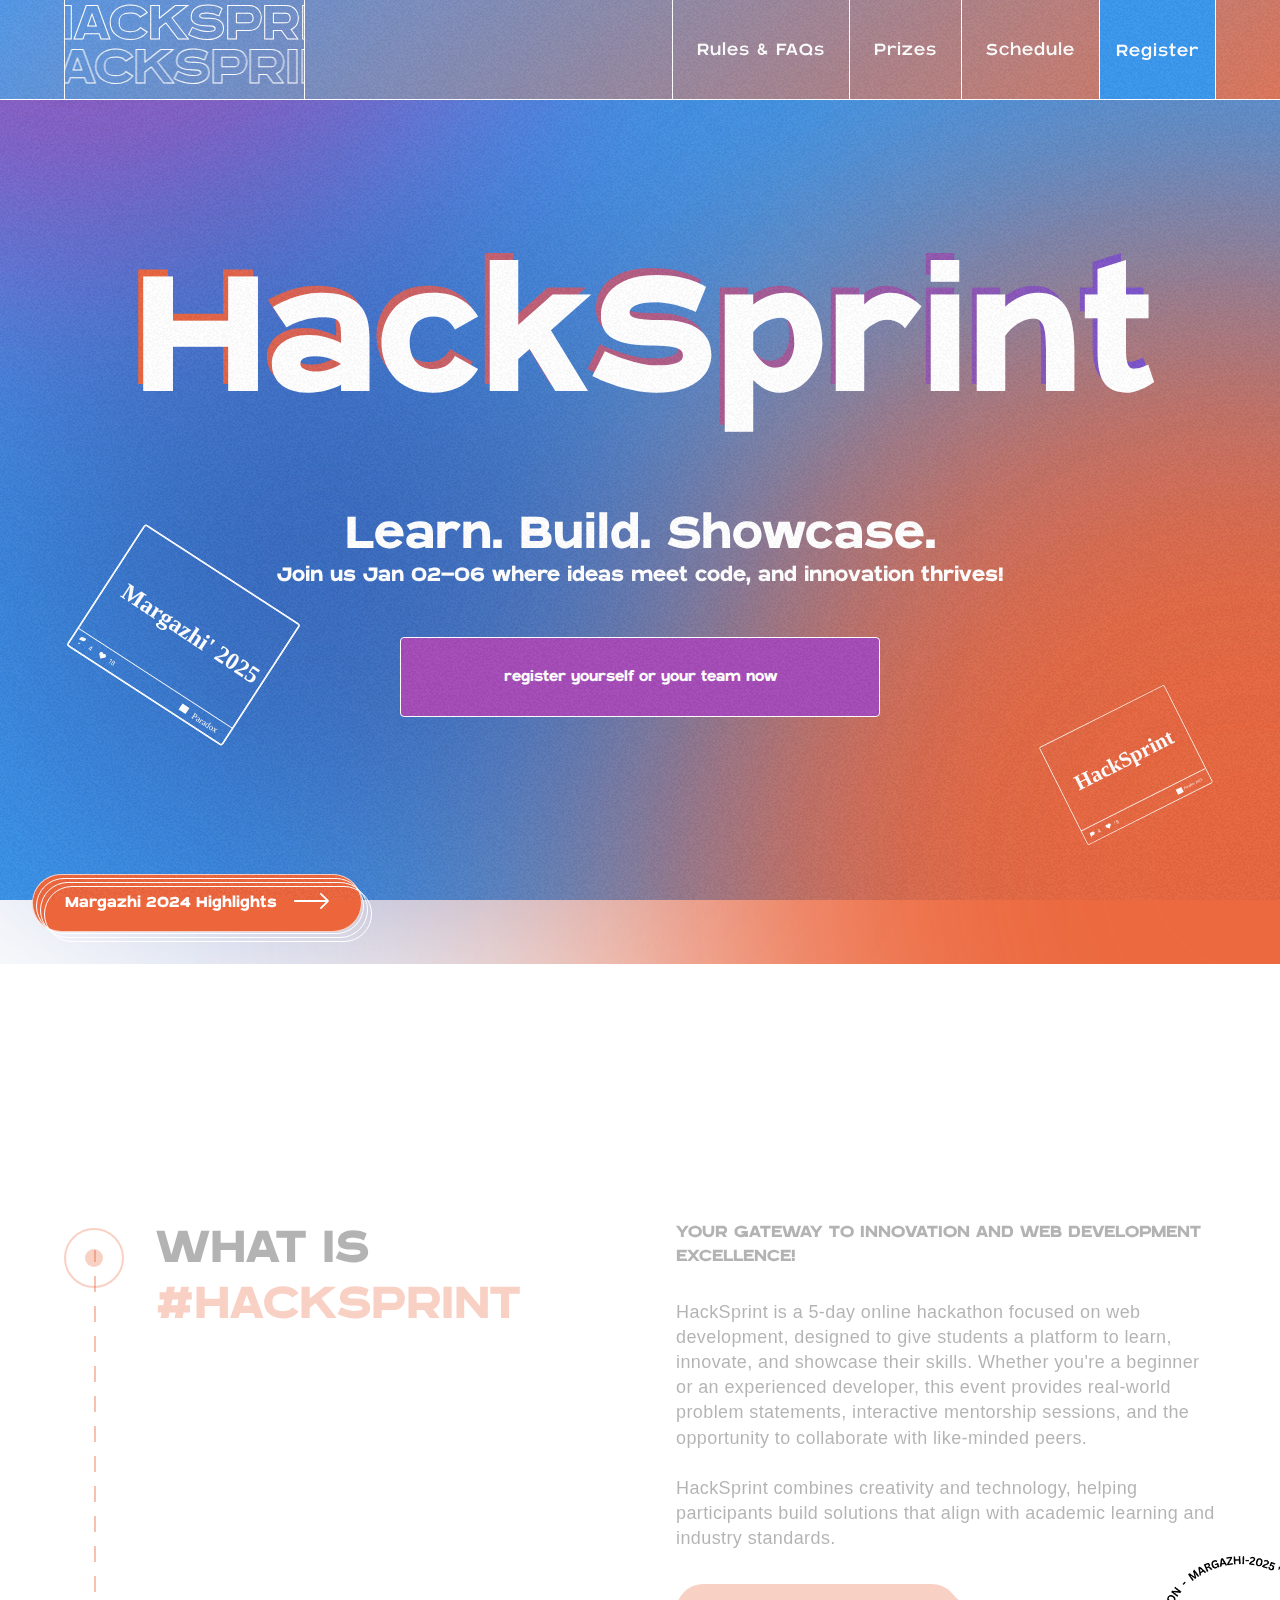
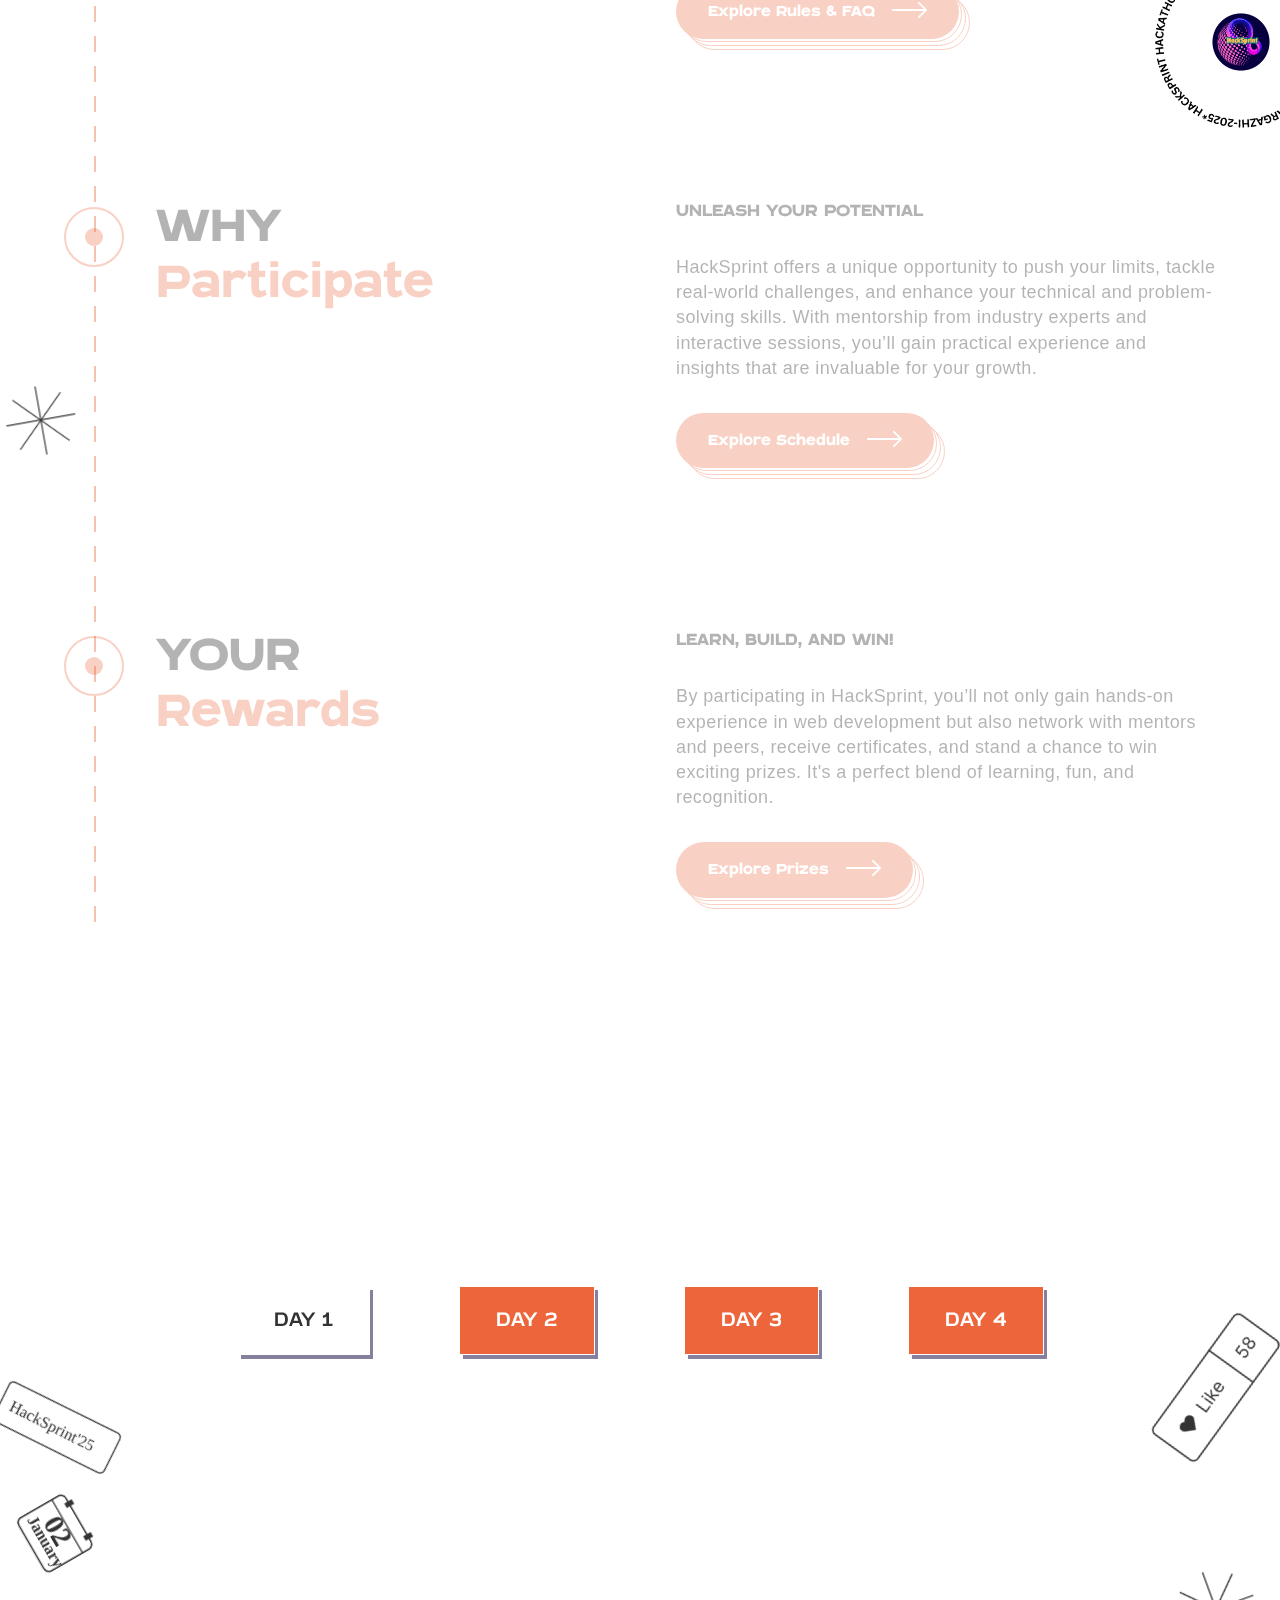
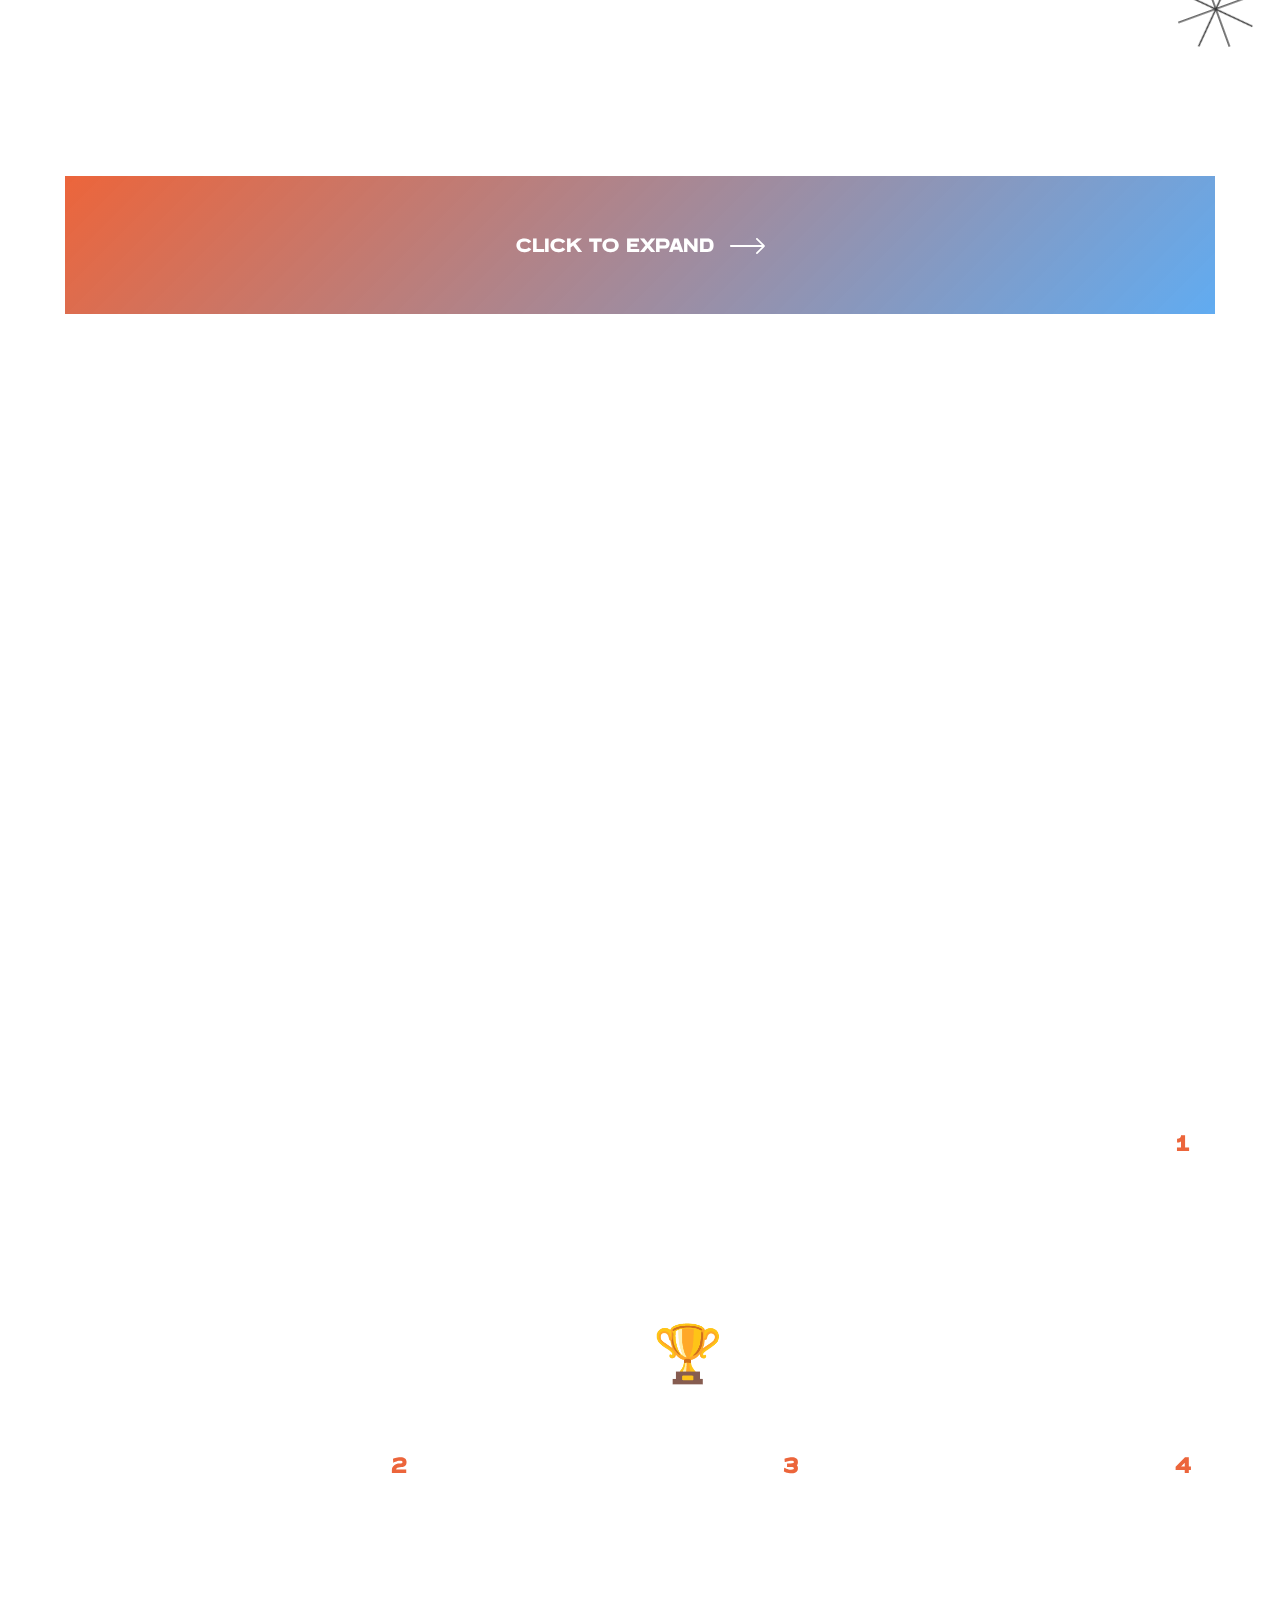
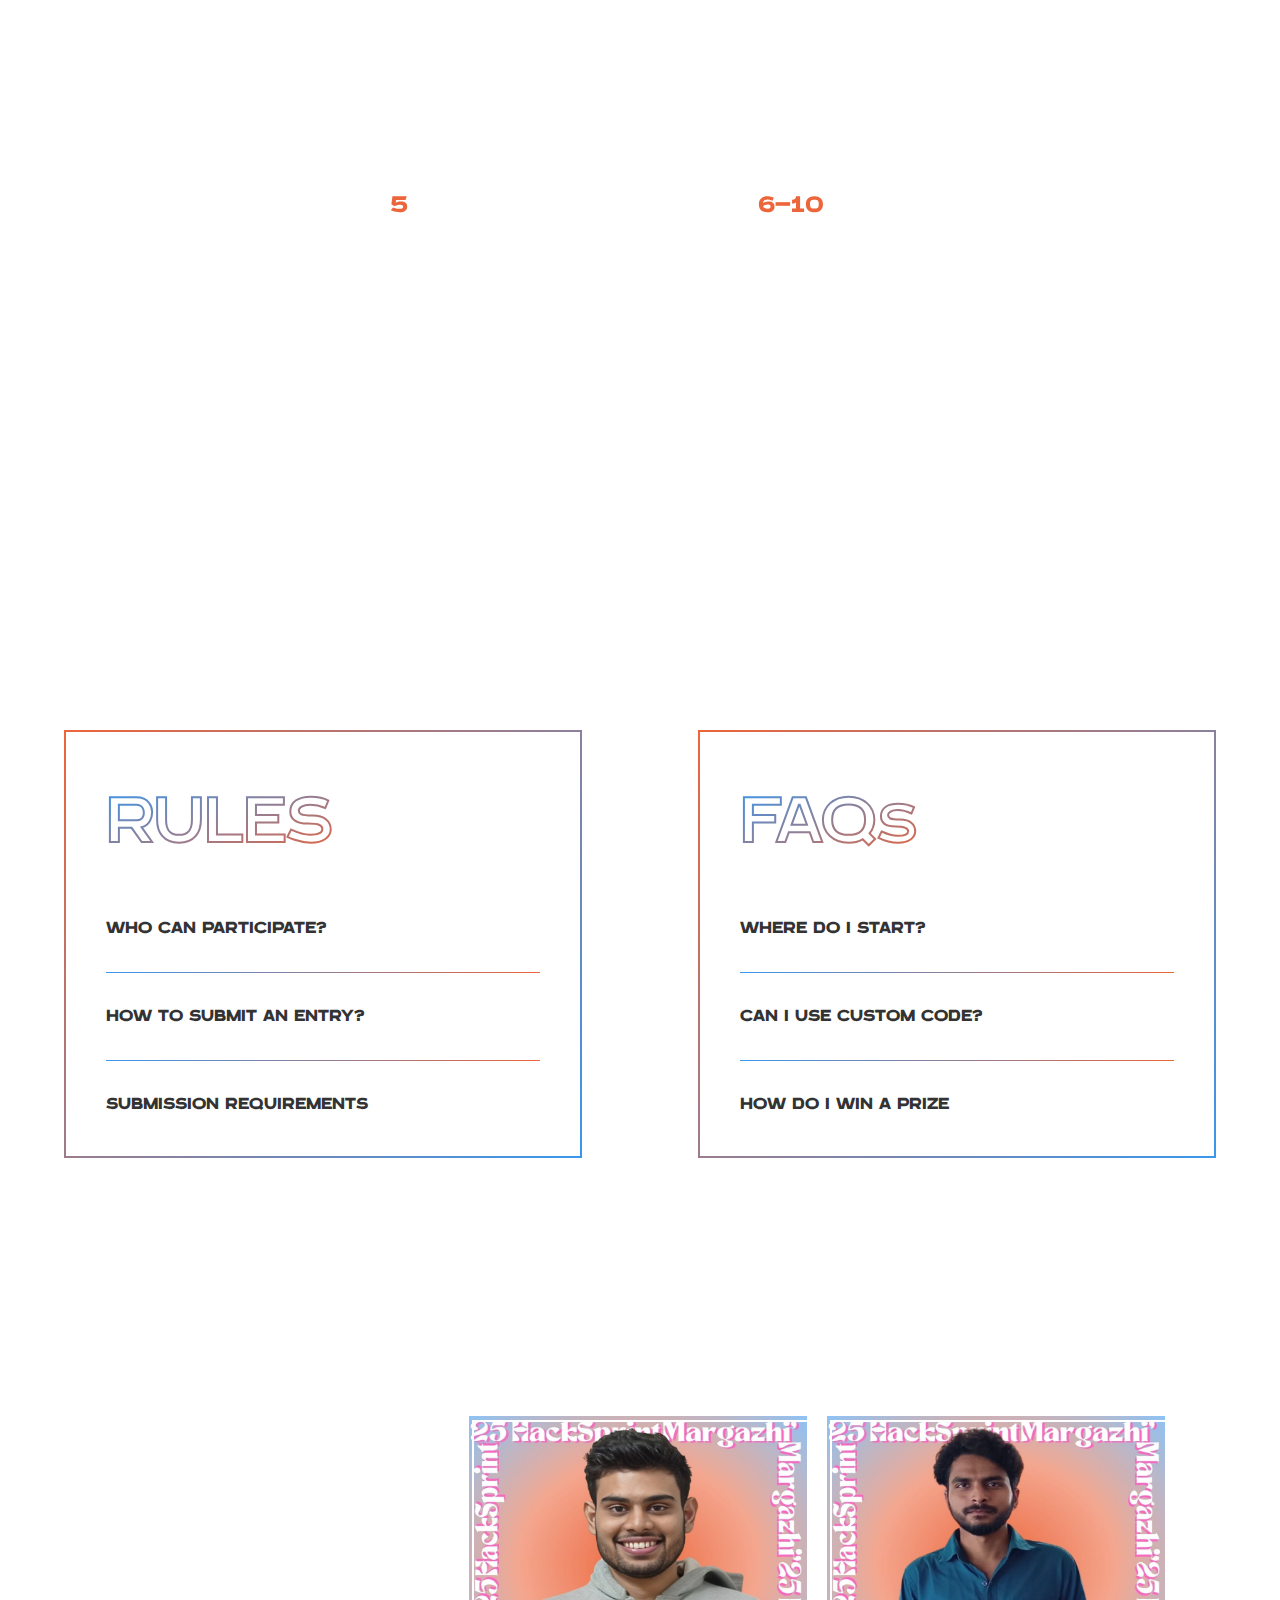
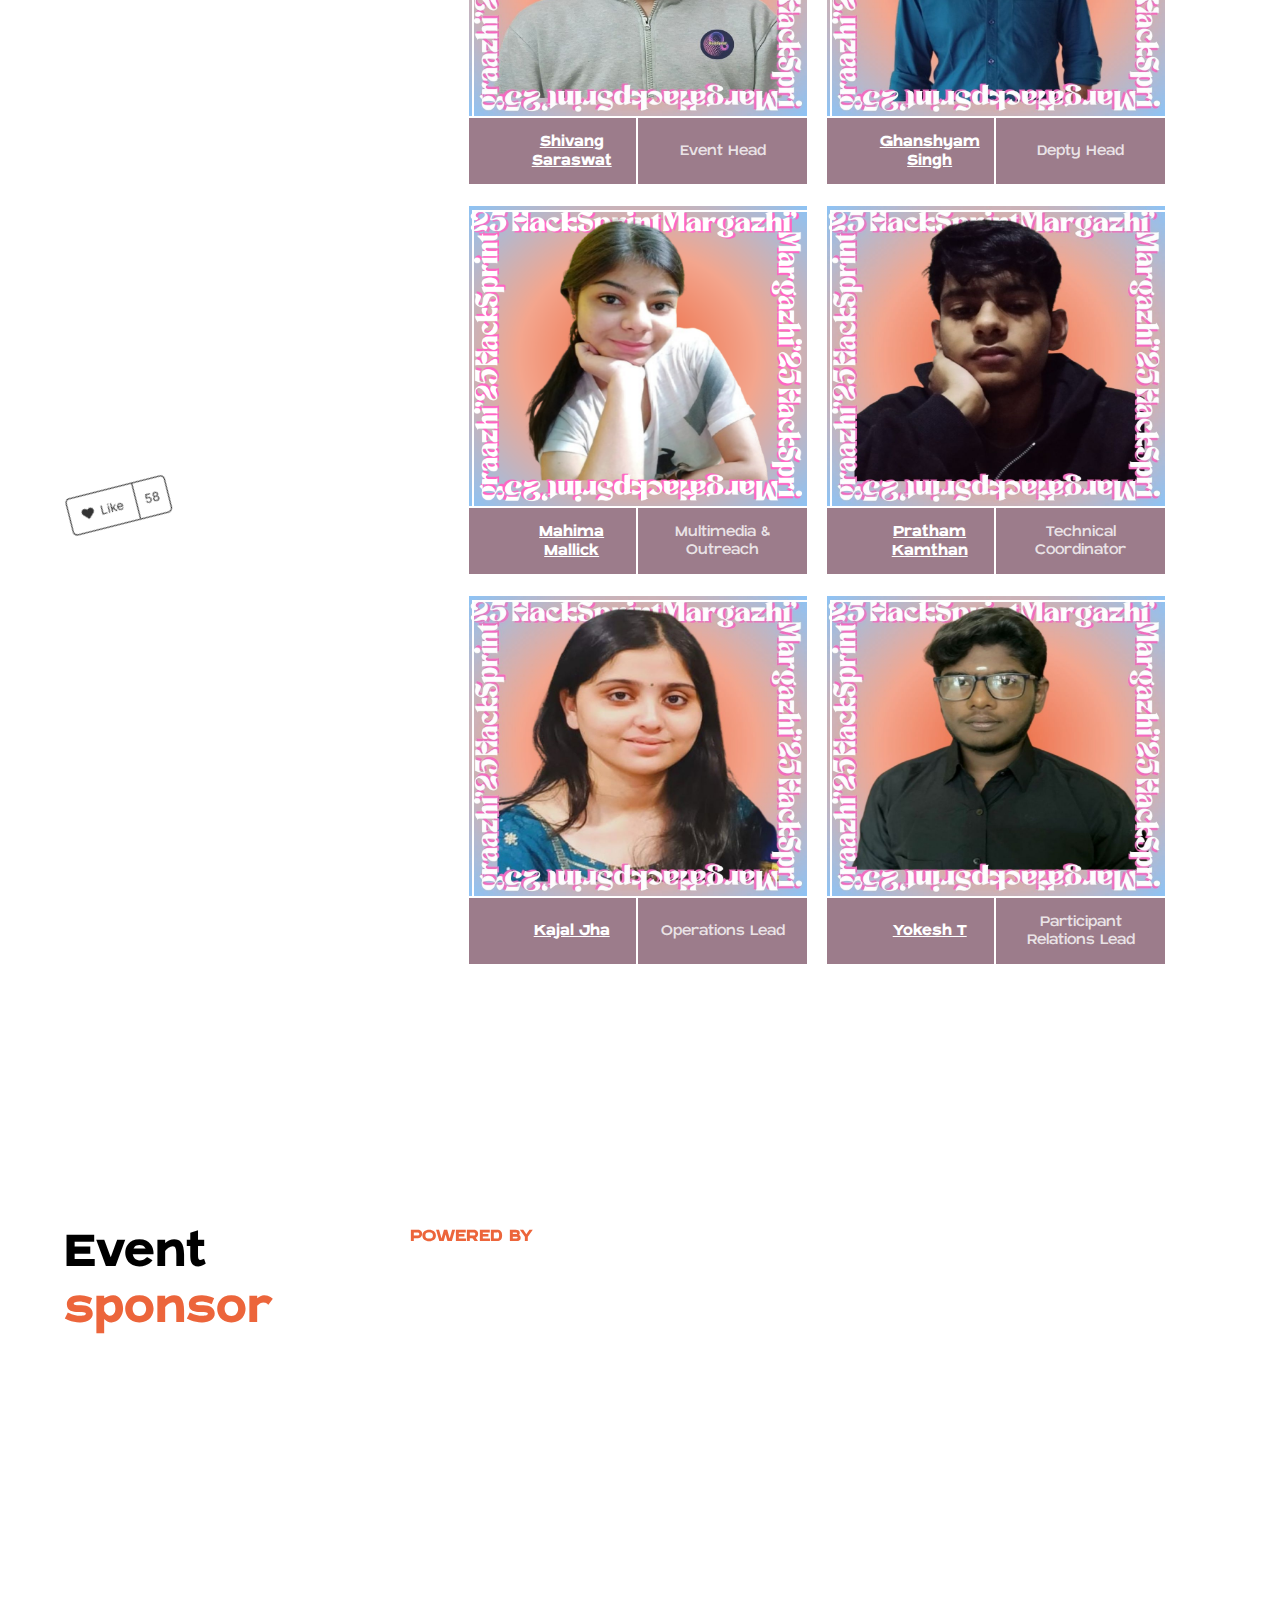
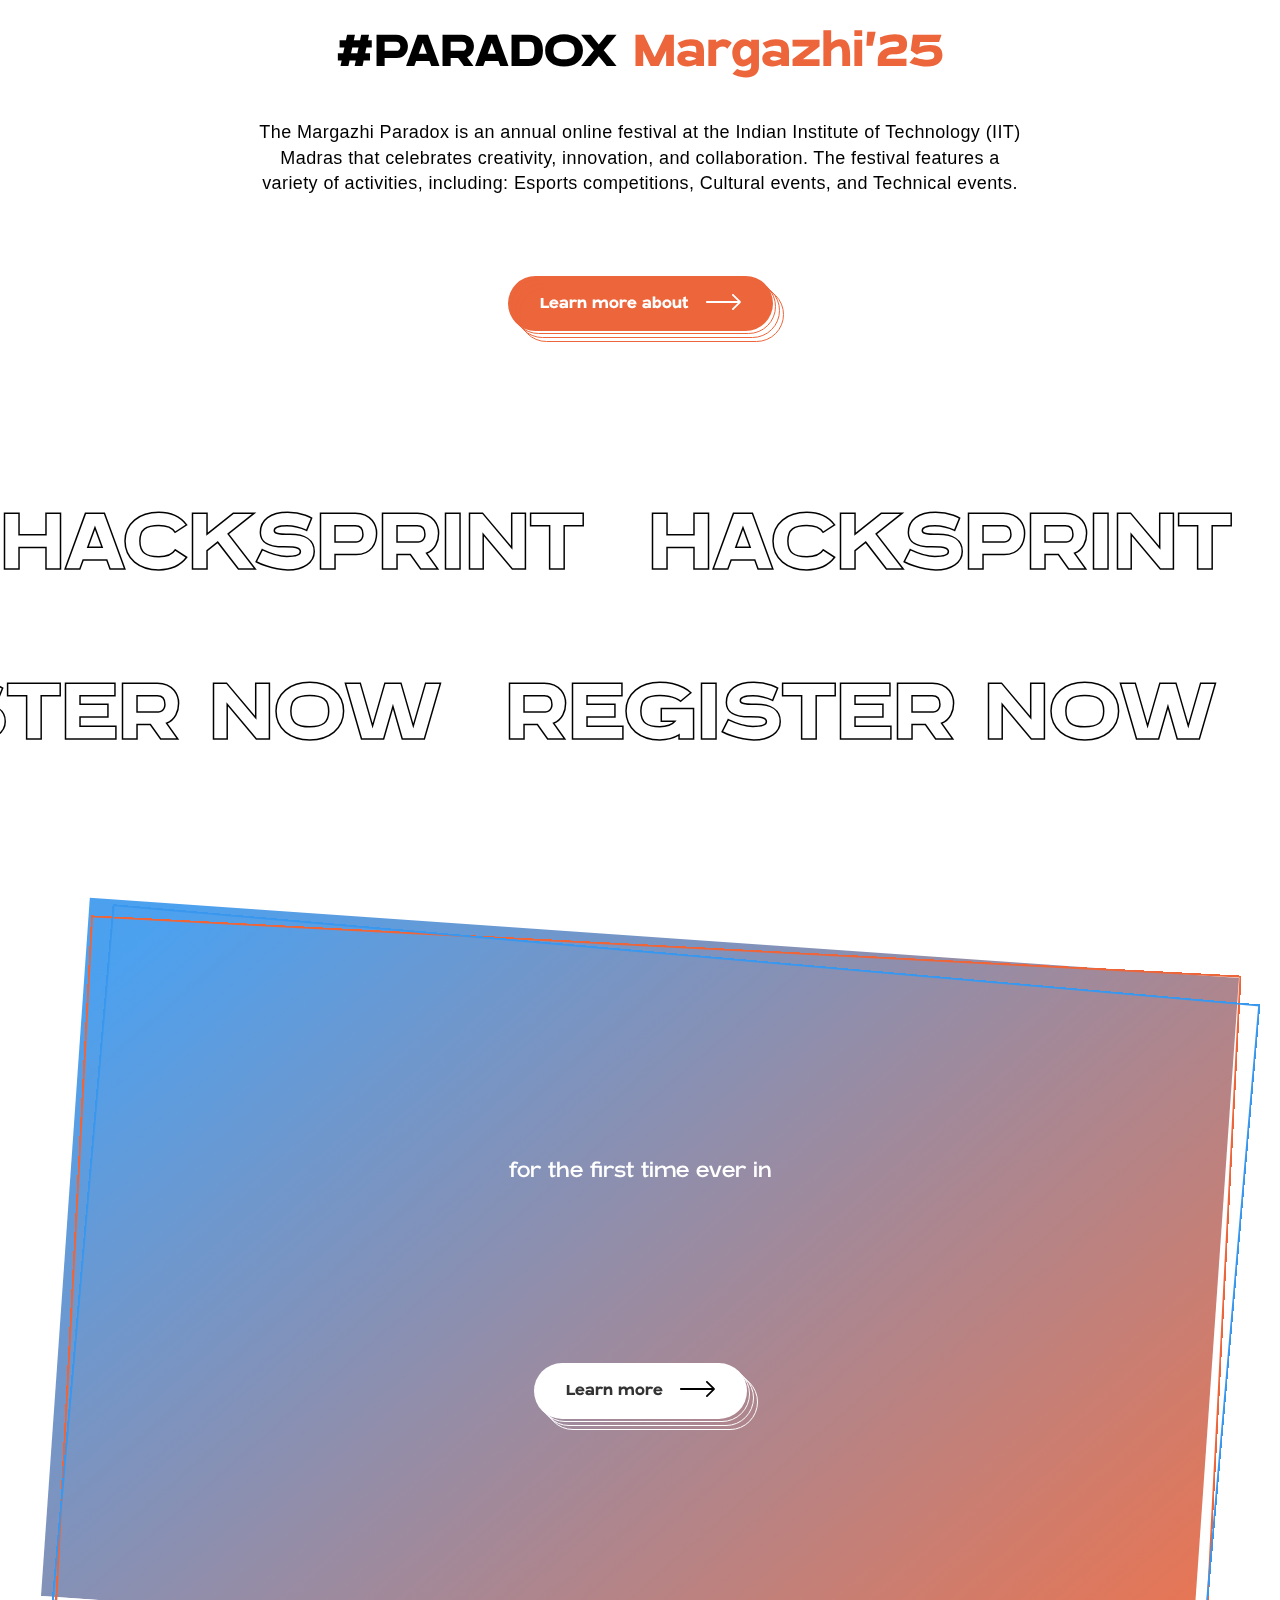
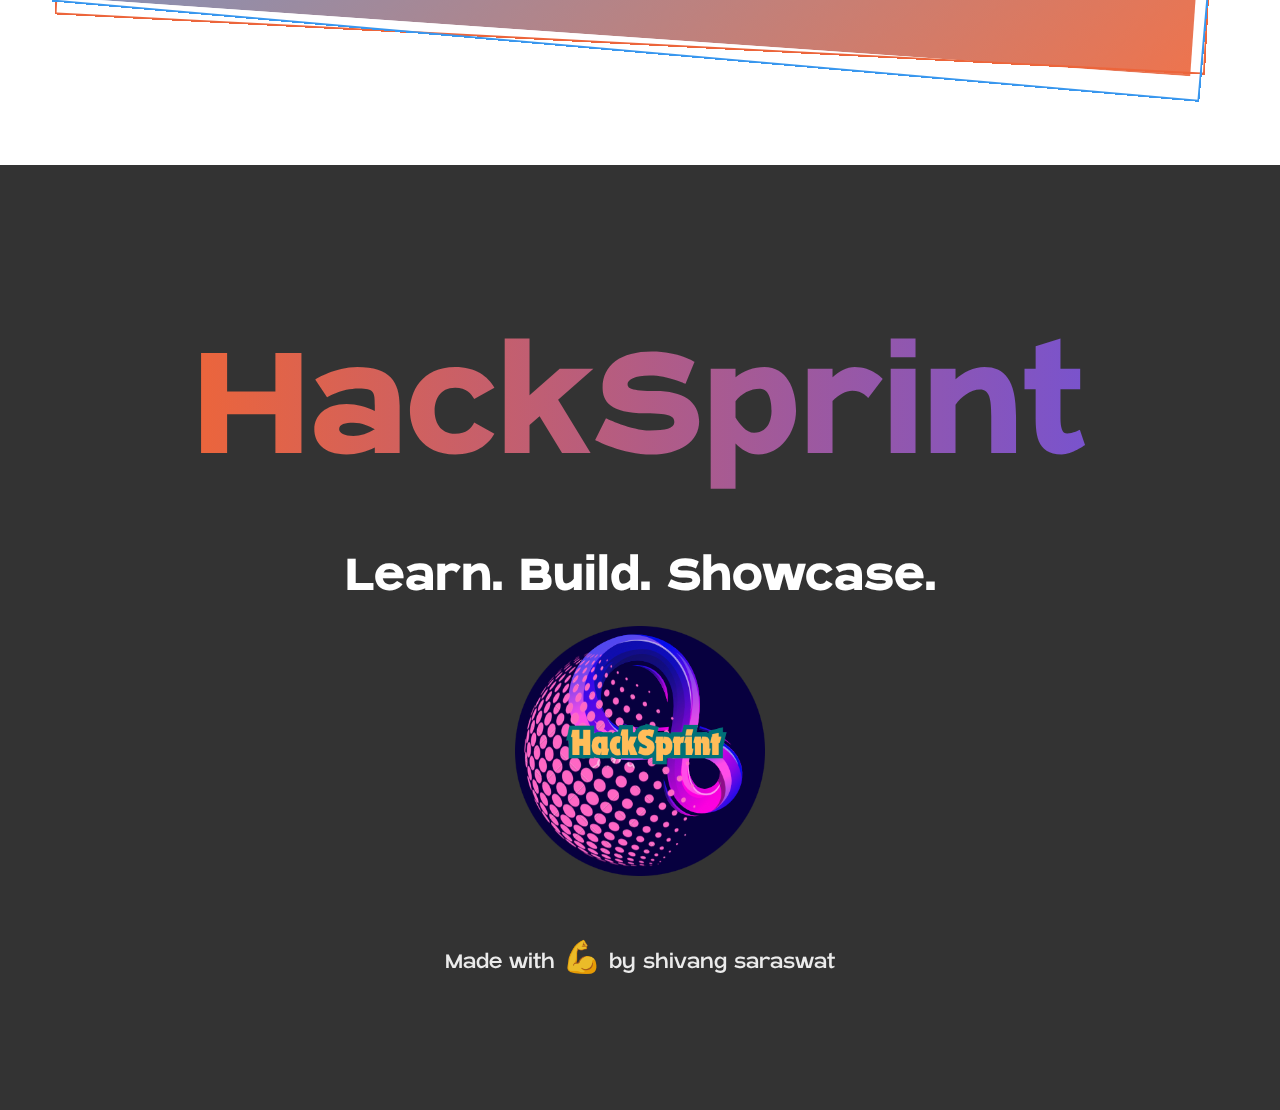
==== commit 632e5cde: "major-change-9" ====
--- a/index.html
+++ b/index.html
@@ -3,9 +3,9 @@
    <head>
       <meta charset="utf-8">
       <title>HackSprint 2025 | Web Development Hackathon</title>
-      <meta content="Learn. Build. Showcase. Join us Jan 04-06 where ideas meet code, and innovation thrives!" name="description">
+      <meta content="Learn. Build. Showcase. Join us Jan 02-06 where ideas meet code, and innovation thrives!" name="description">
       <meta content="HackSprint Hackathon 2025 | Paradox Margazhi" property="og:title">
-      <meta content="Learn. Build. Showcase. Join us Jan 04-06 where ideas meet code, and innovation thrives!" property="og:description">
+      <meta content="Learn. Build. Showcase. Join us Jan 02-06 where ideas meet code, and innovation thrives!" property="og:description">
       <meta content="HackSprint Hackathon 2025 | Paradox Margazhi" property="twitter:title">
       <meta content="Learn. Build. Showcase. Join us Jan 04-06 where ideas meet code, and innovation thrives!" property="twitter:description">
       <meta property="og:type" content="website">
@@ -13,7 +13,7 @@
       <meta content="width=device-width, initial-scale=1" name="viewport">
       <meta content="IIT Madras" name="generator">
       <link rel="icon" type="image/x-icon" href="images/favicon.ico">
-      <link href="css/hacksprint.webflow.css" rel="stylesheet" type="text/css">
+      <link href="css/hacksprint.css" rel="stylesheet" type="text/css">
       <link href="https://fonts.googleapis.com" rel="preconnect">
       <link href="https://fonts.gstatic.com" rel="preconnect" crossorigin="anonymous">
       <script src="js/hacksprint.js" type="text/javascript"></script>
@@ -23,10 +23,6 @@
       <link href="images/favicon.ico" rel="apple-touch-icon">
       <script src="js/jetboost.js" async="">
 </script> 
-
-<!-- Global site tag (gtag.js) - Google Analytics -->
-<script async="" src="https://www.googletagmanager.com/gtag/js?id=G-QPCDQ95077"></script>
-
 <style>
    .center1{
             text-align: center;
@@ -102,13 +98,11 @@
      <h1 class="nav_logo-text text-bottom">HACKSPRINT</h1></a>
             
          <nav role="navigation" class="nav_links-wrapper w-nav-menu">
-            <a href="coming_soon" class="nav_link w-inline-block">
+            <a href="under-construction.html" class="nav_link w-inline-block">
             <div>Rules &amp;&nbsp;FAQs</div></a>
-            <a href="coming_soon" class="nav_link w-inline-block">
+            <a href="prizes.html" class="nav_link w-inline-block">
             <div>Prizes</div></a>
-            <!-- <a href="#sponsors" class="nav_link w-inline-block">
-            <div>Sponsors</div></a> -->
-            <a href="coming_soon" class="nav_link w-inline-block">
+            <a href="schedule.html" class="nav_link w-inline-block">
             <div>Schedule</div></a>
 
             <div class="nav_link memberstack">
@@ -194,9 +188,9 @@
                   <h2>WHAT IS <span class="text-color-orange">#HACKSPRINT</span></h2></div>
                   <div class="home-info-timeline-item-answer tablet-marg-top-medium">
                      <h5>Your Gateway to Innovation and Web Development Excellence!</h5>
-                     <div class="margin-top-medium"><p>HackSprint is a 3-day online hackathon focused on web development, designed to give students a platform to learn, innovate, and showcase their skills. Whether you're a beginner or an experienced developer, this event provides real-world problem statements, interactive mentorship sessions, and the opportunity to collaborate with like-minded peers.<br><br>HackSprint combines creativity and technology, helping participants build solutions that align with academic learning and industry standards.<br></p></div>
+                     <div class="margin-top-medium"><p>HackSprint is a 5-day online hackathon focused on web development, designed to give students a platform to learn, innovate, and showcase their skills. Whether you're a beginner or an experienced developer, this event provides real-world problem statements, interactive mentorship sessions, and the opportunity to collaborate with like-minded peers.<br><br>HackSprint combines creativity and technology, helping participants build solutions that align with academic learning and industry standards.<br></p></div>
                      <div class="margin-top-medium">
-                        <a href="/ules-faqs.html" style="background-color:rgb(236,101,59)" class="button w-inline-block">
+                        <a href="under-construction.html" style="background-color:rgb(236,101,59)" class="button w-inline-block">
                         <div class="button-text">Explore Rules &amp; FAQ</div>
                         <div class="svg-icon w-embed">
                         <svg width="35" height="16" viewBox="0 0 35 16" fill="none" xmlns="http://www.w3.org/2000/svg">
@@ -308,45 +302,48 @@
       <div class="tabs_content">
       <div class="margin-bottom-medium">
          
-      <h3>Jan 04, 2025</h3></div>
+      <h3>Jan 02, 2025</h3></div>
       <div class="tabs_content-timeline-wrapper">
       <div class="tabs_content-timeline-row">
       <img src="images/60d0ada0b8f9ef57d8df36c7_timelinemarker.svg" loading="lazy" alt="" class="tabs_content-timeline-row-marker">
-      <!-- <div class="tabs_content-timeline-row-text">
+      <div class="tabs_content-timeline-row-text">
          
-         <h5>10:00 am ET - participant check-in</h5>
+         <h5>10:00 AM -  Opening Ceremony</h5>
          <div class="margin-top-small">
-         <p>At 10:00 am on July 20, registered participants can start checking in and exploring the competition venue. Volunteers will be on site for final Q&amp;A and last minute registration assistance. </p></div></div> -->
+         <p>At 10:00 AM on Jan 02, Welcome to HackSprint 2025! Join the session to understand the event's objectives, rules, and structure. We’ll also provide a detailed walkthrough of the schedule and judging criteria to keep you aligned with expectations.
+         </p></div></div>
       </div>
          <div class="tabs_content-timeline-row">
          <img src="images/60d0ada0b8f9ef57d8df36c7_timelinemarker.svg" loading="lazy" alt="" class="tabs_content-timeline-row-marker">
          
-         <!-- <div class="tabs_content-timeline-row-text">
-         <h5>11:00 Am ET - launch countdown begins</h5>
+         <div class="tabs_content-timeline-row-text">
+         <h5>11:00 AM - Problem Statements/Themes Kickoff</h5>
          <div class="margin-top-small">
-         <p>An hour before the kickoff stream we will open the competition venue to the public and start our countdown clock. The space will remain open to participants as well as the public throughout the entire competition. </p></div></div>
-       -->
+         <p>You will receive the curated themes for the event. These are broad and innovation-driven, designed to inspire creativity and unique problem-solving.</p></div></div>
+      
       </div>
          <div class="tabs_content-timeline-row">
          <img src="images/60d0ada0b8f9ef57d8df36c7_timelinemarker.svg" loading="lazy" alt="" class="tabs_content-timeline-row-marker">
          
-         <!-- <div class="tabs_content-timeline-row-text">  
-         <h5>12:00 PM ET - Kickoff Live stream</h5>
+         <div class="tabs_content-timeline-row-text">  
+         <h5>Team Formation & Communication Setup
+         </h5>
          <div class="margin-top-small">
-         <p>At noon we'll kick off the event. Vlad Magdalin (CEO Webflow)�&nbsp;will join us for a kickoff livestream that will recap the rules and lay out the first segment of the unified story line. <br><br>At this time we will also release the master cloneable with shared assets for day 1. We will be taking questions from the crowd, and reviewing advice from last years grand champion. </p></div></div>
-       -->
-      </div>
-         <div class="tabs_content-timeline-row">
-         <img src="images/60d0ada0b8f9ef57d8df36c7_timelinemarker.svg" loading="lazy" alt="" class="tabs_content-timeline-row-marker">
-         
-         <!-- <div class="tabs_content-timeline-row-text">   
+         <p>Participants without teams will finalize their groups during this time. Communication channels via WhatsApp will be set up to ensure smooth collaboration and consistent updates.
+         </p></div></div>
+      
+      </div>
+         <div class="tabs_content-timeline-row">
+         <!-- <img src="images/60d0ada0b8f9ef57d8df36c7_timelinemarker.svg" loading="lazy" alt="" class="tabs_content-timeline-row-marker"> -->
+<!--          
+         <div class="tabs_content-timeline-row-text">   
          <h5>1:00 PM et - Start Public build sessions</h5>
-         <div class="margin-top-small"><p>Participants will get started right away by finding a work space inside our virtual world or in private. Either way you'll have 24 hours to plotting and produce your project. <br><br>During this time we will facilitate impromptu breakout sessions for brain storming while we provide play-by-play coverage of the early moments of the competition.</p></div></div>
-       -->
+         <div class="margin-top-small"><p>Participants will get started right away by finding a work space inside our virtual world or in private. Either way you'll have 24 hours to plotting and produce your project. <br><br>During this time we will facilitate impromptu breakout sessions for brain storming while we provide play-by-play coverage of the early moments of the competition.</p></div></div> -->
+      
       </div>
          <div class="tabs_content-timeline-dottedline"></div>
          <div class="tabs_content-timeline-row">
-         <img src="images/60d0ada0b8f9ef57d8df36c7_timelinemarker.svg" loading="lazy" alt="" class="tabs_content-timeline-row-marker">
+         <!-- <img src="images/60d0ada0b8f9ef57d8df36c7_timelinemarker.svg" loading="lazy" alt="" class="tabs_content-timeline-row-marker"> -->
          
          <!-- <div class="tabs_content-timeline-row-text">   
          <h5>6:00 PM ET - Day 1 Live recap </h5>
@@ -354,8 +351,8 @@
       
       </div>
          <div class="tabs_content-timeline-row">
-         <img src="images/60d0ada0b8f9ef57d8df36c7_timelinemarker.svg" loading="lazy" alt="" class="tabs_content-timeline-row-marker">
-         
+         <!-- <img src="images/60d0ada0b8f9ef57d8df36c7_timelinemarker.svg" loading="lazy" alt="" class="tabs_content-timeline-row-marker">
+          -->
          <!-- <div class="tabs_content-timeline-row-text">    
          <h5>8:00 PM -10:00 am ET - Scramble mode begins</h5>
          <div class="margin-top-small"><p>Overnight is often when the magic happens. As more participants from around the world join the competition and the space comes to life with creative juices and all night work vibes. Drop in at any time to explore the progress or network with participants. </p></div></div> -->
@@ -371,45 +368,55 @@
             <div class="tabs_content">
             <div class="margin-bottom-medium">
 
-      <h3>Jan 05, 2025</h3></div>
+      <h3>Jan 03, 2025</h3></div>
       <div class="tabs_content-timeline-wrapper">
       <div class="tabs_content-timeline-row">
       <img src="images/60d0ada0b8f9ef57d8df36c7_timelinemarker.svg" loading="lazy" alt="" class="tabs_content-timeline-row-marker">
       <div class="tabs_content-timeline-row-text">
             
-         <h5>10:00 Am ET - Day 2 Check-in and co-build Session</h5>
-         <div class="margin-top-small"><p>At 10:00 am on day two, we will staff the information area with volunteers to help answer any questions you might have about making your first submission. Feel free to explore the space and interact with other participants. </p></div></div></div>
+         <h5>08:00 AM  - (Round 1) Idea Submission Deadline</h5>
+         <div class="margin-top-small"><p>Submit your project ideas via Google Forms. Your submission should include the project title, a brief description, and your chosen theme. Ensure your idea aligns with the themes and showcases innovation.</p></div></div></div>
          <div class="tabs_content-timeline-row">
          <img src="images/60d0ada0b8f9ef57d8df36c7_timelinemarker.svg" loading="lazy" alt="" class="tabs_content-timeline-row-marker">
          <div class="tabs_content-timeline-row-text">
             
-         <h5>12:00 PM ET - Submissions due &amp; Live Day 1 recap</h5>
-         <div class="margin-top-small"><p>At noon we'll announce the second round of story prompts and release a few more shared assets for you to include in your day two submission. We'll also review some of the early day 1 submissions, check in with participants and walk around the venue to showcase all the action. Join us live each day for the stream, or jump into the venue to explore for yourself. </p></div></div></div>
+         <h5>06:00 PM - (Round 1) Idea Submission Results</h5>
+         <div class="margin-top-small"><p>We’ll announce the shortlisted teams/individuals proceeding to the development phase. Shortlisting will be based on theme relevance, originality, and feasibility.
+         </p></div></div></div>
          <div class="tabs_content-timeline-row">
          <img src="images/60d0ada0b8f9ef57d8df36c7_timelinemarker.svg" loading="lazy" alt="" class="tabs_content-timeline-row-marker">
          <div class="tabs_content-timeline-row-text">
             
-         <h5>1:00 PM et - public build session begins</h5>
-         <div class="margin-top-small"><p>Day two work sessions will start with some show-and-tell and interactive breakouts where participants can explore prior round submissions and strategize for their next round. Feel free to explore the virtual venue and network with Webflow users from around the world. </p></div></div></div>
-         <div class="tabs_content-timeline-row">
-         <img src="images/60d0ada0b8f9ef57d8df36c7_timelinemarker.svg" loading="lazy" alt="" class="tabs_content-timeline-row-marker">
-         <div class="tabs_content-timeline-row-text">
-            
+         <h5>09:00 PM - Development Begins</h5>
+         <div class="margin-top-small"><p>The hackathon officially begins! Shortlisted teams must set up their GitHub repositories and make their first commit, including a README file outlining the project details and folder structure.
+         </p></div></div></div>
+
+         <div class="tabs_content-timeline-row">
+
+         <!-- <img src="images/60d0ada0b8f9ef57d8df36c7_timelinemarker.svg" loading="lazy" alt="" class="tabs_content-timeline-row-marker">
+         <div class="tabs_content-timeline-row-text">
          <h5>1:00 PM et - Judging Begins</h5>
-         <div class="margin-top-small"><p>As participants get back to work, judges will get their first chance to navigate the venue and review submissions while interacting with participants. Participants, judges, and even the crowd will get a chance to cast their vote for the various entries as competitors vie for the first round prize. </p></div></div></div>
+         <div class="margin-top-small"><p>As participants get back to work, judges will get their first chance to navigate the venue and review submissions while interacting with participants. Participants, judges, and even the crowd will get a chance to cast their vote for the various entries as competitors vie for the first round prize. </p></div></div> -->
+      </div>
          <div class="tabs_content-timeline-dottedline"></div>
          <div class="tabs_content-timeline-row">
-         <img src="images/60d0ada0b8f9ef57d8df36c7_timelinemarker.svg" loading="lazy" alt="" class="tabs_content-timeline-row-marker">
-         <div class="tabs_content-timeline-row-text">
-            
+
+         <!-- <img src="images/60d0ada0b8f9ef57d8df36c7_timelinemarker.svg" loading="lazy" alt="" class="tabs_content-timeline-row-marker">
+         <div class="tabs_content-timeline-row-text">
          <h5>6:00 PM ET - Day 2 Live recap </h5>
-         <div class="margin-top-small"><p>We'll close out day two with a walk through of the virtual venue, highlights from throughout the day and conversations with participants about their chances of winning it all. </p></div></div></div>
-         <div class="tabs_content-timeline-row">
-         <img src="images/60d0ada0b8f9ef57d8df36c7_timelinemarker.svg" loading="lazy" alt="" class="tabs_content-timeline-row-marker">
-         <div class="tabs_content-timeline-row-text">
-            
+         <div class="margin-top-small"><p>We'll close out day two with a walk through of the virtual venue, highlights from throughout the day and conversations with participants about their chances of winning it all. </p></div></div> -->
+      
+      </div>
+         <div class="tabs_content-timeline-row">
+
+         <!-- <img src="images/60d0ada0b8f9ef57d8df36c7_timelinemarker.svg" loading="lazy" alt="" class="tabs_content-timeline-row-marker">
+         <div class="tabs_content-timeline-row-text">
          <h5>7:00 PM -10:00 am ET - Scramble mode</h5>
-         <div class="margin-top-small"><p>Overnight is often when the magic happens. As more participants from around the world join the competition and the space comes to life with creative juices and all night work vibes. Drop in at any time to explore the progress or network with participants. </p></div></div></div></div></div>
+         <div class="margin-top-small"><p>Overnight is often when the magic happens. As more participants from around the world join the competition and the space comes to life with creative juices and all night work vibes. Drop in at any time to explore the progress or network with participants. </p></div></div> -->
+      
+      </div>
+      
+      </div></div>
          <div data-w-id="bead3171-7c3a-01d7-75dd-352152136f63" style="opacity:1;display:flex" class="tabs_click-to-expand">
             
          <h4 class="margin-right-medium">CLICK TO EXPAND</h4>
@@ -419,44 +426,55 @@
          <div class="tabs_content">
          <div class="margin-bottom-medium">
             
-      <h3> Jan 06, 2025</h3></div>
+      <h3> Jan 04, 2025</h3></div>
       <div class="tabs_content-timeline-wrapper">
       <div class="tabs_content-timeline-row">
       <img src="images/60d0ada0b8f9ef57d8df36c7_timelinemarker.svg" loading="lazy" alt="" class="tabs_content-timeline-row-marker">
 
       <div class="tabs_content-timeline-row-text">
-         <h5>10:00 Am ET - Day 3 Check-in and co-build Session</h5>
-         <div class="margin-top-small"><p>At 10:00 am on day three we will again staff the information area with volunteers to help answer any questions you might have about making your submissions. Feel free to explore the space and interact with other participants. </p></div></div></div>
+         <h5>Development in Progress
+         </h5>
+         <div class="margin-top-small"><p>Focus on building, coding, and refining your project. Ensure meaningful commits to your GitHub repository throughout the day to reflect your progress.
+         </p></div></div></div>
          <div class="tabs_content-timeline-row">
          <img src="images/60d0ada0b8f9ef57d8df36c7_timelinemarker.svg" loading="lazy" alt="" class="tabs_content-timeline-row-marker">
          <div class="tabs_content-timeline-row-text">
             
-         <h5>12:00 PM ET - Submissions due &amp; Live Day 2 recap</h5>
-         <div class="margin-top-small"><p>At noon we'll announce the third round of story prompts and release the final shared assets for you to include in your day three submission. We'll review early day 2 submissions, check in with active participants and highlight the best of the best so far. Join us live each day for the stream, or jump into the venue to explore for yourself. </p></div></div></div>
-         <div class="tabs_content-timeline-row">
-         <img src="images/60d0ada0b8f9ef57d8df36c7_timelinemarker.svg" loading="lazy" alt="" class="tabs_content-timeline-row-marker">
-         <div class="tabs_content-timeline-row-text">
-
+         <h5>Speaker Session 1</h5>
+         <div class="margin-top-small"><p>Participate in an insightful session led by an industry expert. This session will cover trends, technologies, and ideas to motivate and guide your work. </p></div></div></div>
+         <div class="tabs_content-timeline-row">
+
+         <!-- <img src="images/60d0ada0b8f9ef57d8df36c7_timelinemarker.svg" loading="lazy" alt="" class="tabs_content-timeline-row-marker">
+         <div class="tabs_content-timeline-row-text">
          <h5>1:00 PM et - public build session begins</h5>
-         <div class="margin-top-small"><p>Day three work sessions will again start with some show-and-tell and interactive breakouts where participants can explore prior round submissions and strategize for their next round. Feel free to explore the virtual venue and network with Webflow users from around the world. </p></div></div></div>
-         <div class="tabs_content-timeline-row">
-         <img src="images/60d0ada0b8f9ef57d8df36c7_timelinemarker.svg" loading="lazy" alt="" class="tabs_content-timeline-row-marker"><div class="tabs_content-timeline-row-text">
-
+         <div class="margin-top-small"><p>Day three work sessions will again start with some show-and-tell and interactive breakouts where participants can explore prior round submissions and strategize for their next round. Feel free to explore the virtual venue and network with Webflow users from around the world. </p></div></div> -->
+      
+      </div>
+         <div class="tabs_content-timeline-row">
+
+         <!-- <img src="images/60d0ada0b8f9ef57d8df36c7_timelinemarker.svg" loading="lazy" alt="" class="tabs_content-timeline-row-marker">
+         <div class="tabs_content-timeline-row-text">
          <h5>1:00 PM et - Judging Continues</h5>
-         <div class="margin-top-small"><p>As participants get back to work, judges will begin their second day of judging. Participants, guest judges, and the general audience will get a chance to cast their vote for the various entries as competitors vie for the first round prize. </p></div></div></div>
+         <div class="margin-top-small"><p>As participants get back to work, judges will begin their second day of judging. Participants, guest judges, and the general audience will get a chance to cast their vote for the various entries as competitors vie for the first round prize. </p></div></div> -->
+      
+      </div>
          <div class="tabs_content-timeline-dottedline"></div>
          <div class="tabs_content-timeline-row">
-         <img src="images/60d0ada0b8f9ef57d8df36c7_timelinemarker.svg" loading="lazy" alt="" class="tabs_content-timeline-row-marker">
-         <div class="tabs_content-timeline-row-text">
-            
+
+         <!-- <img src="images/60d0ada0b8f9ef57d8df36c7_timelinemarker.svg" loading="lazy" alt="" class="tabs_content-timeline-row-marker">
+         <div class="tabs_content-timeline-row-text">
          <h5>6:00 PM ET - Day 2 Live recap </h5>
-         <div class="margin-top-small"><p>We'll close out day three with a walk through of the virtual venue, highlights from throughout the day and conversations with participants about their chances of winning it all. </p></div></div></div>
-         <div class="tabs_content-timeline-row">
-         <img src="images/60d0ada0b8f9ef57d8df36c7_timelinemarker.svg" loading="lazy" alt="" class="tabs_content-timeline-row-marker">
-         <div class="tabs_content-timeline-row-text">
-
+         <div class="margin-top-small"><p>We'll close out day three with a walk through of the virtual venue, highlights from throughout the day and conversations with participants about their chances of winning it all. </p></div></div>
+       -->
+      </div>
+         <div class="tabs_content-timeline-row">
+
+         <!-- <img src="images/60d0ada0b8f9ef57d8df36c7_timelinemarker.svg" loading="lazy" alt="" class="tabs_content-timeline-row-marker">
+         <div class="tabs_content-timeline-row-text">
          <h5>7:00 PM -10:00 am ET - Last minute Scrambles</h5>
-         <div class="margin-top-small"><p>Overnight is often when the magic happens. As more participants from around the world join the competition and the space comes to life with creative juices and all night work vibes. Drop in at any time to explore the progress or network with participants. </p></div></div></div></div></div>
+         <div class="margin-top-small"><p>Overnight is often when the magic happens. As more participants from around the world join the competition and the space comes to life with creative juices and all night work vibes. Drop in at any time to explore the progress or network with participants. </p></div></div> -->
+      
+      </div></div></div>
          <div data-w-id="253bf760-9b37-3a07-f774-f4ad448dd126" style="opacity:1;display:flex" class="tabs_click-to-expand">
             
          <h4 class="margin-right-medium">CLICK TO EXPAND</h4>
@@ -465,42 +483,53 @@
 </div>
          <div data-w-tab="Tab 4" class="tabs_content-tab w-tab-pane">
          <div class="tabs_content">
-         <div class="margin-bottom-medium">
-            
-         <h3>July 23, 2021</h3></div>
+            
+         <div class="margin-bottom-medium">   
+         <h3>Jan 05, 2025</h3></div>
          <div class="tabs_content-timeline-wrapper">
          <div class="tabs_content-timeline-row">
          <img src="images/60d0ada0b8f9ef57d8df36c7_timelinemarker.svg" loading="lazy" alt="" class="tabs_content-timeline-row-marker">
          <div class="tabs_content-timeline-row-text">
             
-         <h5>10:00 Am ET - Final Submissions Begin</h5>
-         <div class="margin-top-small"><p>All submissions are due today by 12pm ET. Once again we will staff our information booths with volunteers who will answer any final questions and help participants as they make their final submissions. </p></div></div></div>
+         <h5>11:00 AM - (Round 2) Final Submission Begin</h5>
+         <div class="margin-top-small"><p>Submit your completed project by 11:00 AM. This includes:<br>
+         <ul>GitHub repository link with detailed commit history and organized folders.</ul>
+         <ul>A brief documentation file summarizing your project.</ul>
+         <ul>A demo video (2–3 minutes) demonstrating your project’s functionality.</ul> 
+      </p></div></div></div>
          <div class="tabs_content-timeline-row">
          <img src="images/60d0ada0b8f9ef57d8df36c7_timelinemarker.svg" loading="lazy" alt="" class="tabs_content-timeline-row-marker">
          <div class="tabs_content-timeline-row-text">
             
-         <h5>12:00 PM ET - Submission Deadline &amp; Live Day 3 recap</h5>
-         <div class="margin-top-small"><p>All submissions are due <strong>BEFORE�&nbsp;THE�&nbsp;FINAL�&nbsp;LIVESTREAM�&nbsp;BEGINS!</strong> During this stream we will review final some of the early submissions and highlight the best moments from the competition as well as spend some time reviewing top submissions. </p></div></div></div>
+         <h5>Hackathon Ends</h5>
+         <div class="margin-top-small"><p>The development phase concludes at 11:00 AM. All submissions must be complete by this time.
+         </p></div></div></div>
          <div class="tabs_content-timeline-row">
          <img src="images/60d0ada0b8f9ef57d8df36c7_timelinemarker.svg" loading="lazy" alt="" class="tabs_content-timeline-row-marker">
          <div class="tabs_content-timeline-row-text">
             
-         <h5>1:00 PM et - Final Judging Begins</h5>
-         <div class="margin-top-small"><p>After the stream, judges, participants, and the crowd will have 2 hours to cast their final votes. </p></div></div></div>
-         <div class="tabs_content-timeline-row">
+         <h5>12:00 PM - Speaker Session 2
+         </h5>
+         <div class="margin-top-small"><p>Join another inspiring session led by a guest speaker, focusing on impactful solutions and leveraging technology for societal challenges. </p></div></div></div>
+         <div class="margin-bottom-medium">   
+            <h3>Jan 06, 2025</h3></div>
+         <div class="tabs_content-timeline-row">
+
          <img src="images/60d0ada0b8f9ef57d8df36c7_timelinemarker.svg" loading="lazy" alt="" class="tabs_content-timeline-row-marker">
          <div class="tabs_content-timeline-row-text">
-            
-         <h5>3:00 PM et - All votes Due</h5>
-         <div class="margin-top-small"><p>At 3pm we will close all of the voting forms and begin the final deliberation process with the official judging panel as well as the organizing committee. Final scores are compiled by combining weighted values from crowd scores, participant votes, and official guest judge scoring. </p></div></div></div>
+         <h5>2:00 PM - Result Declaration</h5>
+         <div class="margin-top-small"><p>Our judges will evaluate submissions based on the judging criteria and announce the winners. Detailed feedback will be shared to help you learn and grow.</p></div></div>
+      
+      </div>
          <div class="tabs_content-timeline-dottedline"></div>
          <div class="tabs_content-timeline-row">
+
    <img src="images/60d0ada0b8f9ef57d8df36c7_timelinemarker.svg" loading="lazy" alt="" class="tabs_content-timeline-row-marker">
    <div class="tabs_content-timeline-row-text">
-      
-      <h5>5:00 PM ET - �&nbsp;Awards Ceremony Begins</h5>
-      <div class="margin-top-small"><p>Our final stream will be a hybrid interactive session the will take place on YouTube as well as an interactive element inside the virtual venue. We will announce the winners after spending some time reviewing the top submissions and recapping the top moments from the last three days. </p></div>
-   </div></div></div></div>
+      <h5>3:00 PM - Closing Ceremony</h5>
+      <div class="margin-top-small"><p>Celebrate the end of HackSprint 2025 with us! Winners will be announced, and awards distributed. Judges and organizers will share their thoughts and experiences to conclude the event on a high note. </p></div></div>
+      
+</div></div></div>
 
       <div data-w-id="b4eb19e5-983a-17aa-db43-eb07f3d42671" style="opacity:1;display:flex" class="tabs_click-to-expand">
          <h4 class="margin-right-medium">CLICK TO EXPAND</h4>
@@ -621,56 +650,84 @@
             <div class="home-prizes-content-wrapper">
             <div class="max-small align-center">
                
-            <h2 class="heading-xlarge">Prizes!</h2>
-            <div class="margin-top-semi-large"><p>HackSprint 2025 celebrates innovation, creativity, and effort by awarding a total prize pool of ₹7,000 across four categories.<br>also winners will be awarded special winning certificates reflecting their achievement.</p></div></div><div>
-            </div><div>
+               <h2 class="heading-xlarge">Prizes!</h2>
+               <div class="margin-top-semi-large"><p>HackSprint 2025 celebrates innovation, creativity, and effort by awarding a total prize pool of ₹12,250
+                  across four categories.<br>also winners will be awarded special winning certificates reflecting their achievement.</p></div></div><div>
+               </div><div>
+                     
+                  <div class="home-prizes-wrapper">
+                  <div class="home-prizes-card">
+   
+                  <h4>GRAND PRIZE</h4>
+                  <p class="max-xsmall margin-top-xsmall">Awarded to the top-performing team or individual whose project demonstrates outstanding innovation, functionality, and design.</p>
+                  <div class="home-prizes-card-reward-wrapper margin-top-medium">
+                     <div class="home-prizes-card-reward">
+                     <h2>₹4,000</h2></div>
+                     <img src="images/60d0c73d5da10f57646ad584_curvyline-small.svg" loading="lazy" alt="" class="home-prizes-card-reward-separator">
+                     <div class="home-prizes-card-reward">
+                     <h2>🏆 Trophy</h2></div>
+                    </div>
+                     <div class="home-prizes-card-tag-wrapper">
+                     <div class="home-prizes-card-tag-text">1</div></div></div>
+                     <div class="margin-top-medium">
+                     <div class="home-prizes-grid">
+
+                  <div class="home-prizes-card">  
+                  <h4>FIRST RUNNER-UP</h4>
+                  <p class="max-xsmall margin-top-xsmall">Given to the second-best project that stands out for creativity and technical implementation.
+                  </p>
+                  <div class="home-prizes-card-reward-wrapper margin-top-medium">
+                  <div class="home-prizes-card-reward">
+                  <h2>₹3,000</h2></div></div>
+                  <div class="home-prizes-card-tag-wrapper">
+                  <div class="home-prizes-card-tag-text">2</div></div></div>
+
+                  <div class="home-prizes-card">
+                  <h4>SECOND RUNNER-UP</h4>
+                  <p class="max-xsmall margin-top-xsmall">Recognizes the third-best team or individual for their effort and execution.</p>
+                  <div class="home-prizes-card-reward-wrapper margin-top-medium">
+                  <div class="home-prizes-card-reward">
+                  <h2>₹2,000</h2></div></div>
+                  <div class="home-prizes-card-tag-wrapper">
+                  <div class="home-prizes-card-tag-text">3</div></div></div>
                   
-               <div class="home-prizes-wrapper">
-               <div class="home-prizes-card">
-
-               <h4>GRAND PRIZE</h4>
-               <p class="max-xsmall margin-top-xsmall">Awarded to the top-performing team or individual whose project demonstrates outstanding innovation, functionality, and design.</p>
-               <div class="home-prizes-card-reward-wrapper margin-top-medium">
+                  
+                  
+                  <div class="home-prizes-card">
+                  <h4>THIRD RUNNER-UP</h4>
+                  <p class="max-xsmall margin-top-xsmall">Acknowledges the participant who showcased great potential and an innovative approach, just missing the top three spots.</p>
+                  <div class="home-prizes-card-reward-wrapper margin-top-medium">
+                  <div class="home-prizes-card-reward"><h2>₹1000</h2></div></div>
+                  <div class="home-prizes-card-tag-wrapper">
+                  <div class="home-prizes-card-tag-text">4</div>
+               </div></div>
+
+               <div class="home-prizes-card">  
+                  <h4>FOURTH RUNNER-UP</h4>
+                  <p class="max-xsmall margin-top-xsmall">Given to the second-best project that stands out for creativity and technical implementation.
+                  </p>
+                  <div class="home-prizes-card-reward-wrapper margin-top-medium">
                   <div class="home-prizes-card-reward">
-                  <h2>₹6,000</h2></div>
-                  <img src="images/60d0c73d5da10f57646ad584_curvyline-small.svg" loading="lazy" alt="" class="home-prizes-card-reward-separator">
-                  <div class="home-prizes-card-reward">
-                  <h2>🏆 Trophy</h2></div>
-                 </div>
+                  <h2>₹1,000</h2></div></div>
                   <div class="home-prizes-card-tag-wrapper">
-                  <div class="home-prizes-card-tag-text">1</div></div></div>
-                  <div class="margin-top-medium">
-                  <div class="home-prizes-grid">
-                  <div class="home-prizes-card">
-                     
-               <h4>FIRST RUNNER-UP</h4>
-               <p class="max-xsmall margin-top-xsmall">Given to the second-best project that stands out for creativity and technical implementation.
-               </p>
-               <div class="home-prizes-card-reward-wrapper margin-top-medium">
-               <div class="home-prizes-card-reward">
-               <h2>₹3,500</h2></div></div>
-               <div class="home-prizes-card-tag-wrapper">
-               <div class="home-prizes-card-tag-text">2</div></div></div>
-               <div class="home-prizes-card">
-                  
-               <h4>SECOND RUNNER-UP</h4>
-               <p class="max-xsmall margin-top-xsmall">Recognizes the third-best team or individual for their effort and execution.</p>
-               <div class="home-prizes-card-reward-wrapper margin-top-medium">
-               <div class="home-prizes-card-reward">
-               <h2>₹1,500</h2></div></div>
-               <div class="home-prizes-card-tag-wrapper">
-               <div class="home-prizes-card-tag-text">3</div></div></div>
-               
-               
-               
-               <div class="home-prizes-card">
-               <h4>THIRD RUNNER-UP</h4>
-               <p class="max-xsmall margin-top-xsmall">Acknowledges the participant who showcased great potential and an innovative approach, just missing the top three spots.</p>
-               <div class="home-prizes-card-reward-wrapper margin-top-medium">
-               <div class="home-prizes-card-reward"><h2>₹500</h2></div></div>
-               <div class="home-prizes-card-tag-wrapper">
-               <div class="home-prizes-card-tag-text">4</div>
-            </div></div></div></div></div></div>
+                  <div class="home-prizes-card-tag-text">5</div></div></div>
+
+                  <div class="home-prizes-card">  
+                     <h4>6-10 RUNNER-UP</h4>
+                     <p class="max-xsmall margin-top-xsmall">We will be providing Amazon gift voucher worth ₹250
+                     </p>
+                     <div class="home-prizes-card-reward-wrapper margin-top-medium">
+                     <div class="home-prizes-card-reward">
+                     <h2>₹250</h2></div></div>
+                     <div class="home-prizes-card-tag-wrapper">
+                     <div class="home-prizes-card-tag-text">6-</div>
+                     <div class="home-prizes-card-tag-text">10</div>
+                  </div></div>
+
+                    
+            
+            </div></div></div></div>
+
 
       <img src="images/60cf33c1681c89fbcbee606c_podium.svg" loading="lazy" alt="" class="home-prizes-podium">
       <img src="images/60d100f8e5062e5a5115d7e6_Group%2025.svg" loading="lazy" alt="" class="home-schedule-like-copy"></div></div></div></div></div>
@@ -723,7 +780,7 @@
             <div class="rules-content-faq">
                <h5>Submission Requirements</h5>
                <img src="images/60cfa867d1bfb1b2c1fd47e6_plus-vector.svg" loading="lazy" alt="" class="rules-content-faq-plus"></div></div></div>
-               <a href="/rules-faqs" class="absolute-link w-inline-block"></a></div></div>
+               <a href="under-construction.html" class="absolute-link w-inline-block"></a></div></div>
                <div class="rules-content-outline">
                   <div class="rules-content">
                      <div class="rules-content-heading">
@@ -761,7 +818,7 @@
             <div class="rules-content-faq">
                <h5>How do I win a prize</h5>
                <img src="images/60cfa867d1bfb1b2c1fd47e6_plus-vector.svg" loading="lazy" alt="" class="rules-content-faq-plus"></div></div></div>
-               <a href="/rules-faqs" class="absolute-link w-inline-block"></a></div></div></div></div></div></div></div>
+               <a href="under-construction.html" class="absolute-link w-inline-block"></a></div></div></div></div></div></div></div>
 
     <!-- organizers section -->
 
@@ -1050,6 +1107,7 @@
    <div data-w-id="c0a1bb7d-7c08-fa5d-6c9e-b20257e0094f" class="footer_component">
    <div class="page-padding">
    <div class="container">
+
    <div class="padding-vertical-xlarge">
    <div class="footer_content">
    <img src="images/60d0d9728f2be36b3320ae61_footer-star.svg" loading="lazy" alt="" class="footer-star-1">
@@ -1063,27 +1121,13 @@
    <img src="images/60d0d9728f2be36b3320ae61_footer-star.svg" loading="lazy" alt="" class="footer-star-9">
    <img src="images/60d0d9728f2be36b3320ae61_footer-star.svg" loading="lazy" alt="" class="footer-star-10">
 
-   <div style="font-size:16vw;" class="maintext">HackSprint</div><br>
-   <h2>Learn. Build. Showcase.</h2>
-   
-      <!-- form-update start  -->
-      <div class="margin-top-medium">
-         <div class="signup_component">
-            <div class="form-block-2 w-form">
-            <form id="email-form" name="email-form" data-name="Email Form" method="get" class="signup_form-wrapper" data-wf-page-id="60ce366263ce9a8f34f24382" data-wf-element-id="ecd851d2-9f0e-ea48-e5f0-873a89491c14">
-            <input class="signup_form-input w-input" maxlength="256" name="email-4" data-name="Email 4" placeholder="Get updates" type="email" id="email-4" required="">
-            <input type="submit" data-wait="Please wait..." class="signup_form-submit w-button" value="Submit"></form>
-            <div class="signup_success w-form-done">
-            <div>Thank you! Your submission has been received!</div></div>
-            <div class="signup_error w-form-fail">
-            <div>Oops! Something went wrong while submitting the form.</div></div></div></div></div>
-             <!-- form-update end -->
-
-            <div class="micro-text">Enter your email for updates and to receive instructions on how to participate as we get closer to the event.
+   <div style="font-size:14vw;" class="maintext">HackSprint</div><br>
+   <h2>Learn. Build. Showcase.</h2><br>
+   <img src="images/cropped_image.png" style="width:250px;height:250px;" style="font-size:14vw;">
+            <div class="micro-text">
                <div>
                   <div class="margin-top-large">
                   <div class="footer_final-text">Made with <span class="muscle-text">💪</span> by shivang saraswat 
-                     <!-- <br>with collaboration of webflow</div> -->
                   <!-- footer-section end -->
                   </div>
                   </div>
--- a/css/hacksprint.css
+++ b/css/hacksprint.css
@@ -0,0 +1,9076 @@
+/* Generated on: Fri Jun 24 2022 17:19:15 GMT+0000 (Coordinated Universal Time) */
+/* ==========================================================================
+   normalize.css v3.0.3 | MIT License | github.com/necolas/normalize.css 
+   ========================================================================== */
+/*! normalize.css v3.0.3 | MIT License | github.com/necolas/normalize.css */
+html{font-family:sans-serif;-ms-text-size-adjust:100%;-webkit-text-size-adjust:100%}
+body{margin:0}
+article,aside,details,figcaption,figure,footer,header,hgroup,main,menu,nav,section,summary
+{display:block}audio,canvas,progress,video{display:inline-block;vertical-align:baseline}audio:not([controls]){display:none;height:0}[hidden],template{display:none}a{background-color:transparent}a:active,a:hover{outline:0}abbr[title]{border-bottom:1px dotted}b,strong{font-weight:bold}dfn{font-style:italic}h1{font-size:2em;margin:.67em 0}mark{background:#ff0;color:#000}small{font-size:80%}sub,sup{font-size:75%;line-height:0;position:relative;vertical-align:baseline}sup{top:-0.5em}sub{bottom:-0.25em}img{border:0}svg:not(:root){overflow:hidden}figure{margin:1em 40px}hr{box-sizing:content-box;height:0}pre{overflow:auto}code,kbd,pre,samp{font-family:monospace,monospace;font-size:1em}button,input,optgroup,select,textarea{color:inherit;font:inherit;margin:0}button{overflow:visible}button,select{text-transform:none}button,html input[type="button"],input[type="reset"]{-webkit-appearance:button;cursor:pointer}button[disabled],html input[disabled]{cursor:default}button::-moz-focus-inner,input::-moz-focus-inner{border:0;padding:0}input{line-height:normal}input[type='checkbox'],input[type='radio']{box-sizing:border-box;padding:0}input[type='number']::-webkit-inner-spin-button,input[type='number']::-webkit-outer-spin-button{height:auto}input[type='search']{-webkit-appearance:none}input[type='search']::-webkit-search-cancel-button,input[type='search']::-webkit-search-decoration{-webkit-appearance:none}fieldset{border:1px solid #c0c0c0;margin:0 2px;padding:.35em .625em .75em}legend{border:0;padding:0}textarea{overflow:auto}optgroup{font-weight:bold}table{border-collapse:collapse;border-spacing:0}td,th{padding:0}
+
+/* ==========================================================================
+   Start of base Webflow CSS - If you're looking for some ultra-clean CSS, skip the boilerplate and see the unminified code below.
+   ========================================================================== */
+@font-face{font-family:'webflow-icons';src:url("[data-uri]") format('truetype');font-weight:normal;font-style:normal}[class^="w-icon-"],[class*=" w-icon-"]{font-family:'webflow-icons' !important;speak:none;font-style:normal;font-weight:normal;font-variant:normal;text-transform:none;line-height:1;-webkit-font-smoothing:antialiased;-moz-osx-font-smoothing:grayscale}.w-icon-slider-right:before{content:"\e600"}.w-icon-slider-left:before{content:"\e601"}.w-icon-nav-menu:before{content:"\e602"}.w-icon-arrow-down:before,.w-icon-dropdown-toggle:before{content:"\e603"}.w-icon-file-upload-remove:before{content:"\e900"}.w-icon-file-upload-icon:before{content:"\e903"}*{-webkit-box-sizing:border-box;-moz-box-sizing:border-box;box-sizing:border-box}html{height:100%}body{margin:0;min-height:100%;background-color:#fff;font-family:Arial,sans-serif;font-size:14px;line-height:20px;color:#333}img{max-width:100%;vertical-align:middle;display:inline-block}html.w-mod-touch *{background-attachment:scroll !important}.w-block{display:block}.w-inline-block{max-width:100%;display:inline-block}.w-clearfix:before,.w-clearfix:after{content:" ";display:table;grid-column-start:1;grid-row-start:1;grid-column-end:2;grid-row-end:2}.w-clearfix:after{clear:both}.w-hidden{display:none}.w-button{display:inline-block;padding:9px 15px;background-color:#3898EC;color:white;border:0;line-height:inherit;text-decoration:none;cursor:pointer;border-radius:0}input.w-button{-webkit-appearance:button}html[data-w-dynpage] [data-w-cloak]{color:transparent !important}.w-webflow-badge,.w-webflow-badge *{position:static;left:auto;top:auto;right:auto;bottom:auto;z-index:auto;display:block;visibility:visible;overflow:visible;overflow-x:visible;overflow-y:visible;box-sizing:border-box;width:auto;height:auto;max-height:none;max-width:none;min-height:0;min-width:0;margin:0;padding:0;float:none;clear:none;border:0 none transparent;border-radius:0;background:none;background-image:none;background-position:0 0;background-size:auto auto;background-repeat:repeat;background-origin:padding-box;background-clip:border-box;background-attachment:scroll;background-color:transparent;box-shadow:none;opacity:1;transform:none;transition:none;direction:ltr;font-family:inherit;font-weight:inherit;color:inherit;font-size:inherit;line-height:inherit;font-style:inherit;font-variant:inherit;text-align:inherit;letter-spacing:inherit;text-decoration:inherit;text-indent:0;text-transform:inherit;list-style-type:disc;text-shadow:none;font-smoothing:auto;vertical-align:baseline;cursor:inherit;white-space:inherit;word-break:normal;word-spacing:normal;word-wrap:normal}.{position:fixed !important;display:inline-block !important;visibility:visible !important;z-index:2147483647 !important;top:auto !important;right:12px !important;bottom:12px !important;left:auto !important;color:#AAADB0 !important;background-color:#fff !important;border-radius:3px !important;padding:6px 8px 6px 6px !important;font-size:12px !important;opacity:1 !important;line-height:14px !important;text-decoration:none !important;transform:none !important;margin:0 !important;width:auto !important;height:auto !important;overflow:visible !important;white-space:nowrap;box-shadow:0 0 0 1px rgba(0,0,0,0.1),0 1px 3px rgba(0,0,0,0.1);cursor:pointer}.>img{display:inline-block !important;visibility:visible !important;opacity:1 !important;vertical-align:middle !important}h1,h2,h3,h4,h5,h6{font-weight:bold;margin-bottom:10px}h1{font-size:38px;line-height:44px;margin-top:20px}h2{font-size:32px;line-height:36px;margin-top:20px}h3{font-size:24px;line-height:30px;margin-top:20px}h4{font-size:18px;line-height:24px;margin-top:10px}h5{font-size:14px;line-height:20px;margin-top:10px}h6{font-size:12px;line-height:18px;margin-top:10px}p{margin-top:0;margin-bottom:10px}blockquote{margin:0 0 10px 0;padding:10px 20px;border-left:5px solid #E2E2E2;font-size:18px;line-height:22px}figure{margin:0;margin-bottom:10px}figcaption{margin-top:5px;text-align:center}ul,ol{margin-top:0;margin-bottom:10px;padding-left:40px}.w-list-unstyled{padding-left:0;list-style:none}.w-embed:before,.w-embed:after{content:" ";display:table;grid-column-start:1;grid-row-start:1;grid-column-end:2;grid-row-end:2}.w-embed:after{clear:both}.w-video{width:100%;position:relative;padding:0}.w-video iframe,.w-video object,.w-video embed{position:absolute;top:0;left:0;width:100%;height:100%;border:none}fieldset{padding:0;margin:0;border:0}button,html input[type='button'],input[type='reset']{border:0;cursor:pointer;-webkit-appearance:button}.w-form{margin:0 0 15px}.w-form-done{display:none;padding:20px;text-align:center;background-color:#dddddd}.w-form-fail{display:none;margin-top:10px;padding:10px;background-color:#ffdede}label{display:block;margin-bottom:5px;font-weight:bold}.w-input,.w-select{display:block;width:100%;height:38px;padding:8px 12px;margin-bottom:10px;font-size:14px;line-height:1.42857143;color:#333333;vertical-align:middle;background-color:#ffffff;border:1px solid #cccccc}.w-input:-moz-placeholder,.w-select:-moz-placeholder{color:#999}.w-input::-moz-placeholder,.w-select::-moz-placeholder{color:#999;opacity:1}.w-input:-ms-input-placeholder,.w-select:-ms-input-placeholder{color:#999}.w-input::-webkit-input-placeholder,.w-select::-webkit-input-placeholder{color:#999}.w-input:focus,.w-select:focus{border-color:#3898EC;outline:0}.w-input[disabled],.w-select[disabled],.w-input[readonly],.w-select[readonly],fieldset[disabled] .w-input,fieldset[disabled] .w-select{cursor:not-allowed}.w-input[disabled]:not(.w-input-disabled),.w-select[disabled]:not(.w-input-disabled),.w-input[readonly],.w-select[readonly],fieldset[disabled]:not(.w-input-disabled) .w-input,fieldset[disabled]:not(.w-input-disabled) .w-select{background-color:#eeeeee}textarea.w-input,textarea.w-select{height:auto}.w-select{background-color:#f3f3f3}.w-select[multiple]{height:auto}.w-form-label{display:inline-block;cursor:pointer;font-weight:normal;margin-bottom:0}.w-radio{display:block;margin-bottom:5px;padding-left:20px}.w-radio:before,.w-radio:after{content:" ";display:table;grid-column-start:1;grid-row-start:1;grid-column-end:2;grid-row-end:2}.w-radio:after{clear:both}.w-radio-input{margin:4px 0 0;margin-top:1px \9;line-height:normal;float:left;margin-left:-20px}.w-radio-input{margin-top:3px}.w-file-upload{display:block;margin-bottom:10px}.w-file-upload-input{width:.1px;height:.1px;opacity:0;overflow:hidden;position:absolute;z-index:-100}.w-file-upload-default,.w-file-upload-uploading,.w-file-upload-success{display:inline-block;color:#333333}.w-file-upload-error{display:block;margin-top:10px}.w-file-upload-default.w-hidden,.w-file-upload-uploading.w-hidden,.w-file-upload-error.w-hidden,.w-file-upload-success.w-hidden{display:none}.w-file-upload-uploading-btn{display:flex;font-size:14px;font-weight:normal;cursor:pointer;margin:0;padding:8px 12px;border:1px solid #cccccc;background-color:#fafafa}.w-file-upload-file{display:flex;flex-grow:1;justify-content:space-between;margin:0;padding:8px 9px 8px 11px;border:1px solid #cccccc;background-color:#fafafa}.w-file-upload-file-name{font-size:14px;font-weight:normal;display:block}.w-file-remove-link{margin-top:3px;margin-left:10px;width:auto;height:auto;padding:3px;display:block;cursor:pointer}.w-icon-file-upload-remove{margin:auto;font-size:10px}.w-file-upload-error-msg{display:inline-block;color:#ea384c;padding:2px 0}.w-file-upload-info{display:inline-block;line-height:38px;padding:0 12px}.w-file-upload-label{display:inline-block;font-size:14px;font-weight:normal;cursor:pointer;margin:0;padding:8px 12px;border:1px solid #cccccc;background-color:#fafafa}.w-icon-file-upload-icon,.w-icon-file-upload-uploading{display:inline-block;margin-right:8px;width:20px}.w-icon-file-upload-uploading{height:20px}.w-container{margin-left:auto;margin-right:auto;max-width:940px}.w-container:before,.w-container:after{content:" ";display:table;grid-column-start:1;grid-row-start:1;grid-column-end:2;grid-row-end:2}.w-container:after{clear:both}.w-container .w-row{margin-left:-10px;margin-right:-10px}.w-row:before,.w-row:after{content:" ";display:table;grid-column-start:1;grid-row-start:1;grid-column-end:2;grid-row-end:2}.w-row:after{clear:both}.w-row .w-row{margin-left:0;margin-right:0}.w-col{position:relative;float:left;width:100%;min-height:1px;padding-left:10px;padding-right:10px}.w-col .w-col{padding-left:0;padding-right:0}.w-col-1{width:8.33333333%}.w-col-2{width:16.66666667%}.w-col-3{width:25%}.w-col-4{width:33.33333333%}.w-col-5{width:41.66666667%}.w-col-6{width:50%}.w-col-7{width:58.33333333%}.w-col-8{width:66.66666667%}.w-col-9{width:75%}.w-col-10{width:83.33333333%}.w-col-11{width:91.66666667%}.w-col-12{width:100%}.w-hidden-main{display:none !important}@media screen and (max-width:991px){.w-container{max-width:728px}.w-hidden-main{display:inherit !important}.w-hidden-medium{display:none !important}.w-col-medium-1{width:8.33333333%}.w-col-medium-2{width:16.66666667%}.w-col-medium-3{width:25%}.w-col-medium-4{width:33.33333333%}.w-col-medium-5{width:41.66666667%}.w-col-medium-6{width:50%}.w-col-medium-7{width:58.33333333%}.w-col-medium-8{width:66.66666667%}.w-col-medium-9{width:75%}.w-col-medium-10{width:83.33333333%}.w-col-medium-11{width:91.66666667%}.w-col-medium-12{width:100%}.w-col-stack{width:100%;left:auto;right:auto}}@media screen and (max-width:767px){.w-hidden-main{display:inherit !important}.w-hidden-medium{display:inherit !important}.w-hidden-small{display:none !important}.w-row,.w-container .w-row{margin-left:0;margin-right:0}.w-col{width:100%;left:auto;right:auto}.w-col-small-1{width:8.33333333%}.w-col-small-2{width:16.66666667%}.w-col-small-3{width:25%}.w-col-small-4{width:33.33333333%}.w-col-small-5{width:41.66666667%}.w-col-small-6{width:50%}.w-col-small-7{width:58.33333333%}.w-col-small-8{width:66.66666667%}.w-col-small-9{width:75%}.w-col-small-10{width:83.33333333%}.w-col-small-11{width:91.66666667%}.w-col-small-12{width:100%}}@media screen and (max-width:479px){.w-container{max-width:none}.w-hidden-main{display:inherit !important}.w-hidden-medium{display:inherit !important}.w-hidden-small{display:inherit !important}.w-hidden-tiny{display:none !important}.w-col{width:100%}.w-col-tiny-1{width:8.33333333%}.w-col-tiny-2{width:16.66666667%}.w-col-tiny-3{width:25%}.w-col-tiny-4{width:33.33333333%}.w-col-tiny-5{width:41.66666667%}.w-col-tiny-6{width:50%}.w-col-tiny-7{width:58.33333333%}.w-col-tiny-8{width:66.66666667%}.w-col-tiny-9{width:75%}.w-col-tiny-10{width:83.33333333%}.w-col-tiny-11{width:91.66666667%}.w-col-tiny-12{width:100%}}.w-widget{position:relative}.w-widget-map{width:100%;height:400px}.w-widget-map label{width:auto;display:inline}.w-widget-map img{max-width:inherit}.w-widget-map .gm-style-iw{text-align:center}.w-widget-map .gm-style-iw>button{display:none !important}.w-widget-twitter{overflow:hidden}.w-widget-twitter-count-shim{display:inline-block;vertical-align:top;position:relative;width:28px;height:20px;text-align:center;background:white;border:#758696 solid 1px;border-radius:3px}.w-widget-twitter-count-shim *{pointer-events:none;-webkit-user-select:none;-moz-user-select:none;-ms-user-select:none;user-select:none}.w-widget-twitter-count-shim .w-widget-twitter-count-inner{position:relative;font-size:15px;line-height:12px;text-align:center;color:#999;font-family:serif}.w-widget-twitter-count-shim .w-widget-twitter-count-clear{position:relative;display:block}.w-widget-twitter-count-shim.w--large{width:36px;height:28px}.w-widget-twitter-count-shim.w--large .w-widget-twitter-count-inner{font-size:18px;line-height:18px}.w-widget-twitter-count-shim:not(.w--vertical){margin-left:5px;margin-right:8px}.w-widget-twitter-count-shim:not(.w--vertical).w--large{margin-left:6px}.w-widget-twitter-count-shim:not(.w--vertical):before,.w-widget-twitter-count-shim:not(.w--vertical):after{top:50%;left:0;border:solid transparent;content:' ';height:0;width:0;position:absolute;pointer-events:none}.w-widget-twitter-count-shim:not(.w--vertical):before{border-color:rgba(117,134,150,0);border-right-color:#5d6c7b;border-width:4px;margin-left:-9px;margin-top:-4px}.w-widget-twitter-count-shim:not(.w--vertical).w--large:before{border-width:5px;margin-left:-10px;margin-top:-5px}.w-widget-twitter-count-shim:not(.w--vertical):after{border-color:rgba(255,255,255,0);border-right-color:white;border-width:4px;margin-left:-8px;margin-top:-4px}.w-widget-twitter-count-shim:not(.w--vertical).w--large:after{border-width:5px;margin-left:-9px;margin-top:-5px}.w-widget-twitter-count-shim.w--vertical{width:61px;height:33px;margin-bottom:8px}.w-widget-twitter-count-shim.w--vertical:before,.w-widget-twitter-count-shim.w--vertical:after{top:100%;left:50%;border:solid transparent;content:' ';height:0;width:0;position:absolute;pointer-events:none}.w-widget-twitter-count-shim.w--vertical:before{border-color:rgba(117,134,150,0);border-top-color:#5d6c7b;border-width:5px;margin-left:-5px}.w-widget-twitter-count-shim.w--vertical:after{border-color:rgba(255,255,255,0);border-top-color:white;border-width:4px;margin-left:-4px}.w-widget-twitter-count-shim.w--vertical .w-widget-twitter-count-inner{font-size:18px;line-height:22px}.w-widget-twitter-count-shim.w--vertical.w--large{width:76px}.w-background-video{position:relative;overflow:hidden;height:500px;color:white}.w-background-video>video{background-size:cover;background-position:50% 50%;position:absolute;margin:auto;width:100%;height:100%;right:-100%;bottom:-100%;top:-100%;left:-100%;object-fit:cover;z-index:-100}.w-background-video>video::-webkit-media-controls-start-playback-button{display:none !important;-webkit-appearance:none}.w-background-video--control{position:absolute;bottom:1em;right:1em;background-color:transparent;padding:0}.w-background-video--control>[hidden]{display:none !important}.w-slider{position:relative;height:300px;text-align:center;background:#dddddd;clear:both;-webkit-tap-highlight-color:rgba(0,0,0,0);tap-highlight-color:rgba(0,0,0,0)}.w-slider-mask{position:relative;display:block;overflow:hidden;z-index:1;left:0;right:0;height:100%;white-space:nowrap}.w-slide{position:relative;display:inline-block;vertical-align:top;width:100%;height:100%;white-space:normal;text-align:left}.w-slider-nav{position:absolute;z-index:2;top:auto;right:0;bottom:0;left:0;margin:auto;padding-top:10px;height:40px;text-align:center;-webkit-tap-highlight-color:rgba(0,0,0,0);tap-highlight-color:rgba(0,0,0,0)}.w-slider-nav.w-round>div{border-radius:100%}.w-slider-nav.w-num>div{width:auto;height:auto;padding:.2em .5em;font-size:inherit;line-height:inherit}.w-slider-nav.w-shadow>div{box-shadow:0 0 3px rgba(51,51,51,0.4)}.w-slider-nav-invert{color:#fff}.w-slider-nav-invert>div{background-color:rgba(34,34,34,0.4)}.w-slider-nav-invert>div.w-active{background-color:#222}.w-slider-dot{position:relative;display:inline-block;width:1em;height:1em;background-color:rgba(255,255,255,0.4);cursor:pointer;margin:0 3px .5em;transition:background-color 100ms,color 100ms}.w-slider-dot.w-active{background-color:#fff}.w-slider-dot:focus{outline:none;box-shadow:0 0 0 2px #fff}.w-slider-dot:focus.w-active{box-shadow:none}.w-slider-arrow-left,.w-slider-arrow-right{position:absolute;width:80px;top:0;right:0;bottom:0;left:0;margin:auto;cursor:pointer;overflow:hidden;color:white;font-size:40px;-webkit-tap-highlight-color:rgba(0,0,0,0);tap-highlight-color:rgba(0,0,0,0);-webkit-user-select:none;-moz-user-select:none;-ms-user-select:none;user-select:none}.w-slider-arrow-left [class^='w-icon-'],.w-slider-arrow-right [class^='w-icon-'],.w-slider-arrow-left [class*=' w-icon-'],.w-slider-arrow-right [class*=' w-icon-']{position:absolute}.w-slider-arrow-left:focus,.w-slider-arrow-right:focus{outline:0}.w-slider-arrow-left{z-index:3;right:auto}.w-slider-arrow-right{z-index:4;left:auto}.w-icon-slider-left,.w-icon-slider-right{top:0;right:0;bottom:0;left:0;margin:auto;width:1em;height:1em}.w-slider-aria-label{border:0;clip:rect(0 0 0 0);height:1px;margin:-1px;overflow:hidden;padding:0;position:absolute;width:1px}.w-slider-force-show{display:block !important}.w-dropdown{display:inline-block;position:relative;text-align:left;margin-left:auto;margin-right:auto;z-index:900}.w-dropdown-btn,.w-dropdown-toggle,.w-dropdown-link{position:relative;vertical-align:top;text-decoration:none;color:#222222;padding:20px;text-align:left;margin-left:auto;margin-right:auto;white-space:nowrap}.w-dropdown-toggle{-webkit-user-select:none;-moz-user-select:none;-ms-user-select:none;user-select:none;display:inline-block;cursor:pointer;padding-right:40px}.w-dropdown-toggle:focus{outline:0}.w-icon-dropdown-toggle{position:absolute;top:0;right:0;bottom:0;margin:auto;margin-right:20px;width:1em;height:1em}.w-dropdown-list{position:absolute;background:#dddddd;display:none;min-width:100%}.w-dropdown-list.w--open{display:block}.w-dropdown-link{padding:10px 20px;display:block;color:#222222}.w-dropdown-link.w--current{color:#0082f3}.w-dropdown-link:focus{outline:0}@media screen and (max-width:767px){.w-nav-brand{padding-left:10px}}.w-lightbox-backdrop{color:#000;cursor:auto;font-family:serif;font-size:medium;font-style:normal;font-variant:normal;font-weight:normal;letter-spacing:normal;line-height:normal;list-style:disc;text-align:start;text-indent:0;text-shadow:none;text-transform:none;visibility:visible;white-space:normal;word-break:normal;word-spacing:normal;word-wrap:normal;position:fixed;top:0;right:0;bottom:0;left:0;color:#fff;font-family:"Helvetica Neue",Helvetica,Ubuntu,"Segoe UI",Verdana,sans-serif;font-size:17px;line-height:1.2;font-weight:300;text-align:center;background:rgba(0,0,0,0.9);z-index:2000;outline:0;opacity:0;-webkit-user-select:none;-moz-user-select:none;-ms-user-select:none;-webkit-tap-highlight-color:transparent;-webkit-transform:translate(0, 0)}.w-lightbox-backdrop,.w-lightbox-container{height:100%;overflow:auto;-webkit-overflow-scrolling:touch}.w-lightbox-content{position:relative;height:100vh;overflow:hidden}.w-lightbox-view{position:absolute;width:100vw;height:100vh;opacity:0}.w-lightbox-view:before{content:"";height:100vh}.w-lightbox-group,.w-lightbox-group .w-lightbox-view,.w-lightbox-group .w-lightbox-view:before{height:86vh}.w-lightbox-frame,.w-lightbox-view:before{display:inline-block;vertical-align:middle}.w-lightbox-figure{position:relative;margin:0}.w-lightbox-group .w-lightbox-figure{cursor:pointer}.w-lightbox-img{width:auto;height:auto;max-width:none}.w-lightbox-image{display:block;float:none;max-width:100vw;max-height:100vh}.w-lightbox-group .w-lightbox-image{max-height:86vh}.w-lightbox-caption{position:absolute;right:0;bottom:0;left:0;padding:.5em 1em;background:rgba(0,0,0,0.4);text-align:left;text-overflow:ellipsis;white-space:nowrap;overflow:hidden}.w-lightbox-embed{position:absolute;top:0;right:0;bottom:0;left:0;width:100%;height:100%}.w-lightbox-control{position:absolute;top:0;width:4em;background-size:24px;background-repeat:no-repeat;background-position:center;cursor:pointer;-webkit-transition:all .3s;transition:all .3s}.w-lightbox-left{display:none;bottom:0;left:0;background-image:url("[data-uri]")}.w-lightbox-right{display:none;right:0;bottom:0;background-image:url("[data-uri]")}.w-lightbox-close{right:0;height:2.6em;background-image:url("[data-uri]");background-size:18px}.w-lightbox-strip{position:absolute;bottom:0;left:0;right:0;padding:0 1vh;line-height:0;white-space:nowrap;overflow-x:auto;overflow-y:hidden}.w-lightbox-item{display:inline-block;width:10vh;padding:2vh 1vh;box-sizing:content-box;cursor:pointer;-webkit-transform:translate3d(0, 0, 0)}.w-lightbox-active{opacity:.3}.w-lightbox-thumbnail{position:relative;height:10vh;background:#222;overflow:hidden}.w-lightbox-thumbnail-image{position:absolute;top:0;left:0}.w-lightbox-thumbnail .w-lightbox-tall{top:50%;width:100%;-webkit-transform:translate(0, -50%);-ms-transform:translate(0, -50%);transform:translate(0, -50%)}.w-lightbox-thumbnail .w-lightbox-wide{left:50%;height:100%;-webkit-transform:translate(-50%, 0);-ms-transform:translate(-50%, 0);transform:translate(-50%, 0)}.w-lightbox-spinner{position:absolute;top:50%;left:50%;box-sizing:border-box;width:40px;height:40px;margin-top:-20px;margin-left:-20px;border:5px solid rgba(0,0,0,0.4);border-radius:50%;-webkit-animation:spin .8s infinite linear;animation:spin .8s infinite linear}.w-lightbox-spinner:after{content:"";position:absolute;top:-4px;right:-4px;bottom:-4px;left:-4px;border:3px solid transparent;border-bottom-color:#fff;border-radius:50%}.w-lightbox-hide{display:none}.w-lightbox-noscroll{overflow:hidden}@media (min-width:768px){.w-lightbox-content{height:96vh;margin-top:2vh}.w-lightbox-view,.w-lightbox-view:before{height:96vh}.w-lightbox-group,.w-lightbox-group .w-lightbox-view,.w-lightbox-group .w-lightbox-view:before{height:84vh}.w-lightbox-image{max-width:96vw;max-height:96vh}.w-lightbox-group .w-lightbox-image{max-width:82.3vw;max-height:84vh}.w-lightbox-left,.w-lightbox-right{display:block;opacity:.5}.w-lightbox-close{opacity:.8}.w-lightbox-control:hover{opacity:1}}.w-lightbox-inactive,.w-lightbox-inactive:hover{opacity:0}.w-richtext:before,.w-richtext:after{content:" ";display:table;grid-column-start:1;grid-row-start:1;grid-column-end:2;grid-row-end:2}.w-richtext:after{clear:both}.w-richtext[contenteditable="true"]:before,.w-richtext[contenteditable="true"]:after{white-space:initial}.w-richtext ol,.w-richtext ul{overflow:hidden}.w-richtext .w-richtext-figure-selected.w-richtext-figure-type-video div:after,.w-richtext .w-richtext-figure-selected[data-rt-type="video"] div:after{outline:2px solid #2895f7}.w-richtext .w-richtext-figure-selected.w-richtext-figure-type-image div,.w-richtext .w-richtext-figure-selected[data-rt-type="image"] div{outline:2px solid #2895f7}.w-richtext figure.w-richtext-figure-type-video>div:after,.w-richtext figure[data-rt-type="video"]>div:after{content:'';position:absolute;display:none;left:0;top:0;right:0;bottom:0}.w-richtext figure{position:relative;max-width:60%}.w-richtext figure>div:before{cursor:default !important}.w-richtext figure img{width:100%}.w-richtext figure figcaption.w-richtext-figcaption-placeholder{opacity:.6}.w-richtext figure div{font-size:0;color:transparent}.w-richtext figure.w-richtext-figure-type-image,.w-richtext figure[data-rt-type="image"]{display:table}.w-richtext figure.w-richtext-figure-type-image>div,.w-richtext figure[data-rt-type="image"]>div{display:inline-block}.w-richtext figure.w-richtext-figure-type-image>figcaption,.w-richtext figure[data-rt-type="image"]>figcaption{display:table-caption;caption-side:bottom}.w-richtext figure.w-richtext-figure-type-video,.w-richtext figure[data-rt-type="video"]{width:60%;height:0}.w-richtext figure.w-richtext-figure-type-video iframe,.w-richtext figure[data-rt-type="video"] iframe{position:absolute;top:0;left:0;width:100%;height:100%}.w-richtext figure.w-richtext-figure-type-video>div,.w-richtext figure[data-rt-type="video"]>div{width:100%}.w-richtext figure.w-richtext-align-center{margin-right:auto;margin-left:auto;clear:both}.w-richtext figure.w-richtext-align-center.w-richtext-figure-type-image>div,.w-richtext figure.w-richtext-align-center[data-rt-type="image"]>div{max-width:100%}.w-richtext figure.w-richtext-align-normal{clear:both}.w-richtext figure.w-richtext-align-fullwidth{width:100%;max-width:100%;text-align:center;clear:both;display:block;margin-right:auto;margin-left:auto}.w-richtext figure.w-richtext-align-fullwidth>div{display:inline-block;padding-bottom:inherit}.w-richtext figure.w-richtext-align-fullwidth>figcaption{display:block}.w-richtext figure.w-richtext-align-floatleft{float:left;margin-right:15px;clear:none}.w-richtext figure.w-richtext-align-floatright{float:right;margin-left:15px;clear:none}.w-nav{position:relative;background:#dddddd;z-index:1000}.w-nav:before,.w-nav:after{content:" ";display:table;grid-column-start:1;grid-row-start:1;grid-column-end:2;grid-row-end:2}.w-nav:after{clear:both}.w-nav-brand{position:relative;float:left;text-decoration:none;color:#333333}.w-nav-link{position:relative;display:inline-block;vertical-align:top;text-decoration:none;color:#222222;padding:20px;text-align:left;margin-left:auto;margin-right:auto}.w-nav-link.w--current{color:#0082f3}.w-nav-menu{position:relative;float:right}[data-nav-menu-open]{display:block !important;position:absolute;top:100%;left:0;right:0;background:#C8C8C8;text-align:center;overflow:visible;min-width:200px}.w--nav-link-open{display:block;position:relative}.w-nav-overlay{position:absolute;overflow:hidden;display:none;top:100%;left:0;right:0;width:100%}.w-nav-overlay [data-nav-menu-open]{top:0}.w-nav[data-animation="over-left"] .w-nav-overlay{width:auto}.w-nav[data-animation="over-left"] .w-nav-overlay,.w-nav[data-animation="over-left"] [data-nav-menu-open]{right:auto;z-index:1;top:0}.w-nav[data-animation="over-right"] .w-nav-overlay{width:auto}.w-nav[data-animation="over-right"] .w-nav-overlay,.w-nav[data-animation="over-right"] [data-nav-menu-open]{left:auto;z-index:1;top:0}.w-nav-button{position:relative;float:right;padding:18px;font-size:24px;display:none;cursor:pointer;-webkit-tap-highlight-color:rgba(0,0,0,0);tap-highlight-color:rgba(0,0,0,0);-webkit-user-select:none;-moz-user-select:none;-ms-user-select:none;user-select:none}.w-nav-button:focus{outline:0}.w-nav-button.w--open{background-color:#C8C8C8;color:white}.w-nav[data-collapse="all"] .w-nav-menu{display:none}.w-nav[data-collapse="all"] .w-nav-button{display:block}.w--nav-dropdown-open{display:block}.w--nav-dropdown-toggle-open{display:block}.w--nav-dropdown-list-open{position:static}@media screen and (max-width:991px){.w-nav[data-collapse="medium"] .w-nav-menu{display:none}.w-nav[data-collapse="medium"] .w-nav-button{display:block}}@media screen and (max-width:767px){.w-nav[data-collapse="small"] .w-nav-menu{display:none}.w-nav[data-collapse="small"] .w-nav-button{display:block}.w-nav-brand{padding-left:10px}}@media screen and (max-width:479px){.w-nav[data-collapse="tiny"] .w-nav-menu{display:none}.w-nav[data-collapse="tiny"] .w-nav-button{display:block}}.w-tabs{position:relative}.w-tabs:before,.w-tabs:after{content:" ";display:table;grid-column-start:1;grid-row-start:1;grid-column-end:2;grid-row-end:2}.w-tabs:after{clear:both}.w-tab-menu{position:relative}.w-tab-link{position:relative;display:inline-block;vertical-align:top;text-decoration:none;padding:9px 30px;text-align:left;cursor:pointer;color:#222222;background-color:#dddddd}.w-tab-link.w--current{background-color:#C8C8C8}.w-tab-link:focus{outline:0}.w-tab-content{position:relative;display:block;overflow:hidden}.w-tab-pane{position:relative;display:none}.w--tab-active{display:block}@media screen and (max-width:479px){.w-tab-link{display:block}}.w-ix-emptyfix:after{content:""}@keyframes spin{0%{transform:rotate(0deg)}100%{transform:rotate(360deg)}}.w-dyn-empty{padding:10px;background-color:#dddddd}.w-dyn-hide{display:none !important}.w-dyn-bind-empty{display:none !important}.w-condition-invisible{display:none !important}.wf-layout-layout{display:grid !important}.wf-layout-cell{display:flex !important}
+
+/* ==========================================================================
+   Start of custom CSS
+   ========================================================================== */
+.w-embed-youtubevideo {
+  width: 100%;
+  position: relative;
+  padding-bottom: 0px;
+  padding-left: 0px;
+  padding-right: 0px;
+  background-image: url(../images/youtube-placeholder.2b05e7d68d.svg);
+  background-size: cover;
+  background-position: 50% 50%;
+}
+
+.w-embed-youtubevideo:empty {
+  min-height: 75px;
+  padding-bottom: 56.25%;
+}
+
+.w-checkbox {
+  display: block;
+  margin-bottom: 5px;
+  padding-left: 20px;
+}
+
+.w-checkbox::before {
+  content: ' ';
+  display: table;
+  -ms-grid-column-span: 1;
+  grid-column-end: 2;
+  -ms-grid-column: 1;
+  grid-column-start: 1;
+  -ms-grid-row-span: 1;
+  grid-row-end: 2;
+  -ms-grid-row: 1;
+  grid-row-start: 1;
+}
+
+.w-checkbox::after {
+  content: ' ';
+  display: table;
+  -ms-grid-column-span: 1;
+  grid-column-end: 2;
+  -ms-grid-column: 1;
+  grid-column-start: 1;
+  -ms-grid-row-span: 1;
+  grid-row-end: 2;
+  -ms-grid-row: 1;
+  grid-row-start: 1;
+  clear: both;
+}
+
+.w-checkbox-input {
+  float: left;
+  margin-bottom: 0px;
+  margin-left: -20px;
+  margin-right: 0px;
+  margin-top: 4px;
+  line-height: normal;
+}
+
+.w-checkbox-input--inputType-custom {
+  border-top-width: 1px;
+  border-bottom-width: 1px;
+  border-left-width: 1px;
+  border-right-width: 1px;
+  border-top-color: #ccc;
+  border-bottom-color: #ccc;
+  border-left-color: #ccc;
+  border-right-color: #ccc;
+  border-top-style: solid;
+  border-bottom-style: solid;
+  border-left-style: solid;
+  border-right-style: solid;
+  width: 12px;
+  height: 12px;
+  border-bottom-left-radius: 2px;
+  border-bottom-right-radius: 2px;
+  border-top-left-radius: 2px;
+  border-top-right-radius: 2px;
+}
+
+.w-checkbox-input--inputType-custom.w--redirected-checked {
+  background-color: #3898ec;
+  border-top-color: #3898ec;
+  border-bottom-color: #3898ec;
+  border-left-color: #3898ec;
+  border-right-color: #3898ec;
+  background-image: url(../images/custom-checkbox-checkmark.589d534424.svg);
+  background-position: 50% 50%;
+  background-size: cover;
+  background-repeat: no-repeat;
+}
+
+.w-checkbox-input--inputType-custom.w--redirected-focus {
+  box-shadow: 0px 0px 3px 1px #3898ec;
+}
+
+.w-layout-grid {
+  display: -ms-grid;
+  display: grid;
+  grid-auto-columns: 1fr;
+  -ms-grid-columns: 1fr 1fr;
+  grid-template-columns: 1fr 1fr;
+  -ms-grid-rows: auto auto;
+  grid-template-rows: auto auto;
+  grid-row-gap: 16px;
+  grid-column-gap: 16px;
+}
+
+body {
+  font-family: Blatant, sans-serif;
+  color: #fff;
+  font-size: 17px;
+  line-height: 1.3;
+  font-weight: 700;
+}
+
+h1 {
+  margin-top: 0px;
+  margin-bottom: 0px;
+  font-size: 64px;
+  line-height: 1;
+  font-weight: 700;
+}
+
+h2 {
+  margin-top: 0px;
+  margin-bottom: 0px;
+  font-size: 48px;
+  line-height: 1;
+  font-weight: 700;
+}
+
+h3 {
+  margin-top: 0px;
+  margin-bottom: 0px;
+  font-size: 32px;
+  line-height: 1.2;
+  font-weight: 700;
+}
+
+h4 {
+  margin-top: 0px;
+  margin-bottom: 0px;
+  font-size: 24px;
+  line-height: 1.1;
+  font-weight: 700;
+}
+
+h5 {
+  margin-top: 0px;
+  margin-bottom: 0px;
+  font-size: 20px;
+  line-height: 1.2;
+  font-weight: 700;
+  text-transform: uppercase;
+}
+
+h6 {
+  margin-top: 0px;
+  margin-bottom: 0px;
+  font-size: 12px;
+  line-height: 1.5;
+  font-weight: 700;
+}
+
+p {
+  margin-bottom: 16px;
+  font-family: 'Open Sans', sans-serif;
+  font-size: 18px;
+  line-height: 1.4;
+  font-weight: 400;
+  letter-spacing: 0.4px;
+}
+
+a {
+  text-decoration: underline;
+}
+
+ul {
+  margin-top: 0px;
+  margin-bottom: 0px;
+  padding-left: 20px;
+}
+
+li {
+  margin-top: 12px;
+  margin-bottom: 16px;
+  font-family: 'Open Sans', sans-serif;
+  font-weight: 400;
+}
+
+blockquote {
+  margin-bottom: 10px;
+  padding: 10px 20px;
+  border-left: 5px solid #e2e2e2;
+  font-size: 18px;
+  line-height: 22px;
+}
+
+.fs-styleguide-sidebar-links {
+  position: fixed;
+  left: 20px;
+  top: 20px;
+  right: auto;
+  bottom: 20px;
+  display: -webkit-box;
+  display: -webkit-flex;
+  display: -ms-flexbox;
+  display: flex;
+  overflow: auto;
+  width: 250px;
+  padding: 0px 0px 12px;
+  -webkit-box-orient: vertical;
+  -webkit-box-direction: normal;
+  -webkit-flex-direction: column;
+  -ms-flex-direction: column;
+  flex-direction: column;
+  border-radius: 12px;
+  background-color: #1a1a1a;
+  color: #dadada;
+  text-align: left;
+}
+
+.fs-styleguide-logo {
+  display: block;
+  height: 60px;
+  margin-bottom: 10px;
+}
+
+.margin-bottom-small {
+  margin-bottom: 16px;
+}
+
+.margin-bottom-large {
+  margin-bottom: 64px;
+}
+
+.margin-bottom-medium {
+  margin-bottom: 32px;
+}
+
+.margin-bottom-xlarge {
+  margin-bottom: 128px;
+}
+
+.fs-styleguide-title-line {
+  position: relative;
+  display: -ms-grid;
+  display: grid;
+  margin-top: 72px;
+  margin-bottom: 40px;
+  padding-top: 64px;
+  grid-auto-columns: 1fr;
+  grid-column-gap: 16px;
+  grid-row-gap: 16px;
+  -ms-grid-columns: 1fr;
+  grid-template-columns: 1fr;
+  -ms-grid-rows: auto;
+  grid-template-rows: auto;
+  border-top: 1px solid rgba(0, 0, 0, 0.2);
+}
+
+.styles {
+  position: fixed;
+  left: 0%;
+  top: 0%;
+  right: auto;
+  bottom: auto;
+  display: block;
+}
+
+.grid-1-col {
+  display: -ms-grid;
+  display: grid;
+  -webkit-align-content: start;
+  -ms-flex-line-pack: start;
+  align-content: start;
+  grid-auto-columns: 100%;
+  grid-column-gap: 16px;
+  grid-row-gap: 16px;
+  -ms-grid-columns: 100%;
+  grid-template-columns: 100%;
+  -ms-grid-rows: auto;
+  grid-template-rows: auto;
+}
+
+.grid-1-col.gap-large {
+  grid-column-gap: 64px;
+  grid-row-gap: 64px;
+}
+
+.grid-1-col.gap-small {
+  grid-column-gap: 12px;
+  grid-row-gap: 12px;
+}
+
+.grid-1-col.gap-medium {
+  grid-column-gap: 40px;
+  grid-row-gap: 40px;
+}
+
+.grid-1-col.gap-xlarge {
+  grid-row-gap: 128px;
+}
+
+.grid-row {
+  display: -ms-grid;
+  display: grid;
+  justify-items: start;
+  grid-auto-flow: column;
+  grid-auto-columns: -webkit-max-content;
+  grid-auto-columns: max-content;
+  grid-column-gap: 24px;
+  grid-row-gap: 0px;
+  -ms-grid-columns: -webkit-max-content;
+  -ms-grid-columns: max-content;
+  grid-template-columns: -webkit-max-content;
+  grid-template-columns: max-content;
+  -ms-grid-rows: auto;
+  grid-template-rows: auto;
+}
+
+.grid-row.gap-small {
+  grid-column-gap: 8px;
+}
+
+.grid-row.gap-large {
+  grid-column-gap: 48px;
+}
+
+.grid-row.gap-medium {
+  grid-column-gap: 32px;
+}
+
+.grid-row.gap-xlarge {
+  grid-column-gap: 64px;
+}
+
+.fs-styleguide-block-item {
+  display: -ms-grid;
+  display: grid;
+  padding: 30px;
+  -webkit-box-align: start;
+  -webkit-align-items: start;
+  -ms-flex-align: start;
+  align-items: start;
+  -webkit-align-content: start;
+  -ms-flex-line-pack: start;
+  align-content: start;
+  grid-auto-columns: 1fr;
+  grid-column-gap: 16px;
+  grid-row-gap: 16px;
+  -ms-grid-columns: 1fr;
+  grid-template-columns: 1fr;
+  -ms-grid-rows: auto auto;
+  grid-template-rows: auto auto;
+  border-radius: 12px;
+  background-color: rgba(168, 193, 216, 0.2);
+  box-shadow: 0 3px 0 -4px rgba(0, 0, 0, 0.2);
+  -webkit-transition: box-shadow 100ms ease, background-color 50ms ease;
+  transition: box-shadow 100ms ease, background-color 50ms ease;
+  text-decoration: none;
+  cursor: pointer;
+}
+
+.fs-styleguide-block-item:hover {
+  position: relative;
+  background-color: #fff;
+  box-shadow: 0 8px 20px -4px rgba(0, 0, 0, 0.2);
+  color: #1402ff;
+}
+
+.fs-styleguide-block-item:active {
+  position: relative;
+  top: 3px;
+}
+
+.fs-styleguide-sidebar-item {
+  width: 100%;
+  padding: 8px 20px;
+  font-weight: 600;
+  text-decoration: none;
+}
+
+.fs-styleguide-sidebar-item:hover {
+  background-color: hsla(0, 0%, 100%, 0.05);
+  color: #fff;
+}
+
+.fs-styleguide-sidebar-item.w--current {
+  background-color: hsla(0, 0%, 100%, 0.1);
+  color: #fff;
+  font-weight: 700;
+}
+
+.fs-styleguide-sidebar-item.first {
+  padding-top: 35px;
+  padding-bottom: 35px;
+}
+
+.spacing-clean {
+  margin: 0px;
+  padding: 0px;
+}
+
+.heading-xlarge {
+  font-size: 64px;
+  line-height: 1.1;
+}
+
+.heading-large {
+  font-size: 48px;
+  line-height: 1.2;
+}
+
+.heading-medium {
+  font-size: 32px;
+  line-height: 1.2;
+}
+
+.text-size-tiny {
+  font-size: 12px;
+}
+
+.text-size-tiny.align-center {
+  text-align: center;
+}
+
+.text-size-small {
+  font-size: 14px;
+}
+
+.margin-left-small {
+  margin-left: 8px;
+}
+
+.margin-left-large {
+  margin-left: 32px;
+}
+
+.margin-left-medium {
+  margin-left: 16px;
+}
+
+.margin-left-xlarge {
+  margin-left: 64px;
+}
+
+.fs-styleguide-sidebar-folder {
+  display: none;
+  margin-left: 20px;
+  grid-auto-columns: 1fr;
+  -ms-grid-columns: 1fr;
+  grid-template-columns: 1fr;
+  -ms-grid-rows: auto;
+  grid-template-rows: auto;
+  border-left: 1px solid hsla(0, 0%, 100%, 0.1);
+  font-size: 0.75rem;
+}
+
+.grid-2-col {
+  display: -ms-grid;
+  display: grid;
+  grid-auto-columns: 1fr;
+  grid-column-gap: 24px;
+  grid-row-gap: 24px;
+  -ms-grid-columns: 1fr 1fr;
+  grid-template-columns: 1fr 1fr;
+  -ms-grid-rows: auto;
+  grid-template-rows: auto;
+}
+
+.grid-2-col.updates {
+  -ms-grid-columns: 30vw 1fr;
+  grid-template-columns: 30vw 1fr;
+}
+
+.grid-3-col {
+  display: -ms-grid;
+  display: grid;
+  grid-auto-columns: 1fr;
+  grid-column-gap: 24px;
+  grid-row-gap: 24px;
+  -ms-grid-columns: 1fr 1fr 1fr;
+  grid-template-columns: 1fr 1fr 1fr;
+  -ms-grid-rows: auto;
+  grid-template-rows: auto;
+}
+
+.fs-styleguide-grey-visibility {
+  padding: 24px;
+  background-color: rgba(168, 192, 216, 0.2);
+}
+
+.grid-4-col {
+  display: -ms-grid;
+  display: grid;
+  grid-auto-columns: 1fr;
+  grid-column-gap: 16px;
+  grid-row-gap: 16px;
+  -ms-grid-columns: 1fr 1fr 1fr 1fr;
+  grid-template-columns: 1fr 1fr 1fr 1fr;
+  -ms-grid-rows: auto;
+  grid-template-rows: auto;
+}
+
+.show-mobile {
+  display: none;
+}
+
+.show-landscape {
+  display: none;
+}
+
+.show-tablet {
+  display: none;
+}
+
+.hide {
+  display: none;
+}
+
+.container {
+  width: 100%;
+  max-width: 1280px;
+  margin-right: auto;
+  margin-left: auto;
+}
+
+.container.max-xlarge.center {
+  display: -webkit-box;
+  display: -webkit-flex;
+  display: -ms-flexbox;
+  display: flex;
+  -webkit-box-pack: center;
+  -webkit-justify-content: center;
+  -ms-flex-pack: center;
+  justify-content: center;
+}
+
+.container.relative {
+  position: relative;
+}
+
+.text-align-center {
+  text-align: center;
+}
+
+.text-align-right {
+  text-align: right;
+}
+
+.z-1 {
+  position: relative;
+  z-index: 1;
+}
+
+.max-large {
+  width: 100%;
+  max-width: 1280px;
+}
+
+.max-xlarge {
+  width: 100%;
+  max-width: 1440px;
+}
+
+.max-small {
+  width: 100%;
+  max-width: 768px;
+}
+
+.margin-right-small {
+  margin-right: 8px;
+}
+
+.margin-right-medium {
+  margin-right: 16px;
+}
+
+.margin-right-large {
+  margin-right: 32px;
+}
+
+.margin-right-xlarge {
+  margin-right: 64px;
+}
+
+.button {
+  position: relative;
+  display: inline-block;
+  padding: 16px 32px;
+  -webkit-box-pack: center;
+  -webkit-justify-content: center;
+  -ms-flex-pack: center;
+  justify-content: center;
+  -webkit-box-align: center;
+  -webkit-align-items: center;
+  -ms-flex-align: center;
+  align-items: center;
+  border-radius: 48px;
+  background-color: #ec653b;
+  color: #fff;
+  font-size: 18px;
+  font-weight: 700;
+  text-align: center;
+  text-decoration: none;
+}
+
+.button.invert-colors {
+  background-color: #fff;
+  color: #1b1b1b;
+}
+
+.button.reverse {
+  border-style: solid;
+  border-width: 1px;
+  border-color: hsla(0, 0%, 100%, 0.7);
+  background-color: #3997ee;
+}
+
+.button-secondary {
+  position: relative;
+  display: inline-block;
+  padding: 12px 20px;
+  -webkit-box-pack: center;
+  -webkit-justify-content: center;
+  -ms-flex-pack: center;
+  justify-content: center;
+  -webkit-box-align: center;
+  -webkit-align-items: center;
+  -ms-flex-align: center;
+  align-items: center;
+  border: 1px solid #0015ff;
+  border-radius: 8px;
+  background-color: transparent;
+  color: #0015ff;
+  font-weight: 600;
+  text-align: center;
+  text-decoration: none;
+}
+
+.button-secondary.invert-colors {
+  border-color: #fff;
+  color: #fff;
+}
+
+.button-text {
+  position: relative;
+  z-index: 1;
+  display: inline-block;
+  margin-right: 12px;
+  -webkit-box-pack: center;
+  -webkit-justify-content: center;
+  -ms-flex-pack: center;
+  justify-content: center;
+  -webkit-box-align: center;
+  -webkit-align-items: center;
+  -ms-flex-align: center;
+  align-items: center;
+  text-decoration: none;
+}
+
+.button-text.invert-colors {
+  color: #fff;
+}
+
+.button-text.flip {
+  margin-right: 0px;
+  margin-left: 12px;
+}
+
+.form-block {
+  margin-bottom: 0px;
+}
+
+.form-input {
+  height: 40px;
+  background-color: transparent;
+}
+
+.form-input.select {
+  background-image: none;
+}
+
+.form-input.textarea {
+  height: auto;
+  min-height: 40px;
+}
+
+.margin-bottom-xsmall {
+  margin-bottom: 8px;
+}
+
+.margin-right-xsmall {
+  margin-right: 4px;
+}
+
+.margin-left-xsmall {
+  margin-left: 4px;
+}
+
+.fs-styleguide-color-sample {
+  padding: 120px 20px 20px;
+  border-radius: 12px;
+  background-color: #f5f5f5;
+  cursor: pointer;
+}
+
+.fs-styleguide-color-sample:active {
+  -webkit-transform: translate(0px, 1px);
+  -ms-transform: translate(0px, 1px);
+  transform: translate(0px, 1px);
+}
+
+.fs-styleguide-color-sample.white {
+  background-color: #fff;
+}
+
+.fs-styleguide-color-sample.black {
+  background-color: #000;
+  color: #fff;
+}
+
+.fs-styleguide-color-sample.blue {
+  background-color: #00f;
+  color: #fff;
+}
+
+.fs-styleguide-color-sample.red {
+  background-color: red;
+  color: #fff;
+}
+
+.fs-styleguide-color-sample.grey {
+  background-color: #ccc;
+}
+
+.fs-styleguide-download-wrap {
+  position: relative;
+  display: -webkit-box;
+  display: -webkit-flex;
+  display: -ms-flexbox;
+  display: flex;
+  width: 100px;
+  height: 100px;
+  margin-right: 20px;
+  margin-bottom: 20px;
+  -webkit-box-pack: center;
+  -webkit-justify-content: center;
+  -ms-flex-pack: center;
+  justify-content: center;
+  -webkit-box-align: center;
+  -webkit-align-items: center;
+  -ms-flex-align: center;
+  align-items: center;
+  border: 1px solid transparent;
+}
+
+.fs-styleguide-download-wrap:hover {
+  border-color: #000;
+}
+
+.fs-styleguide-download {
+  position: absolute;
+  left: 0%;
+  top: 0%;
+  right: 0%;
+  bottom: 0%;
+  z-index: 1;
+  display: none;
+  overflow: hidden;
+  -webkit-box-pack: center;
+  -webkit-justify-content: center;
+  -ms-flex-pack: center;
+  justify-content: center;
+  -webkit-box-align: center;
+  -webkit-align-items: center;
+  -ms-flex-align: center;
+  align-items: center;
+  background-color: hsla(0, 0%, 100%, 0.93);
+}
+
+.fs-ico-download {
+  width: 30px;
+  height: 30px;
+  padding: 5px;
+}
+
+.form-radio {
+  margin-top: 6px;
+}
+
+.nav_container {
+  display: -webkit-box;
+  display: -webkit-flex;
+  display: -ms-flexbox;
+  display: flex;
+  width: 100%;
+  height: 100%;
+  max-width: 1440px;
+  margin-right: auto;
+  margin-left: auto;
+  -webkit-box-pack: justify;
+  -webkit-justify-content: space-between;
+  -ms-flex-pack: justify;
+  justify-content: space-between;
+  -webkit-box-align: center;
+  -webkit-align-items: center;
+  -ms-flex-align: center;
+  align-items: center;
+  border-right: 1.5px solid #fff;
+  border-left: 1.5px solid #fff;
+}
+
+.nav_link {
+  display: -webkit-box;
+  display: -webkit-flex;
+  display: -ms-flexbox;
+  display: flex;
+  height: 100%;
+  padding-right: 16px;
+  padding-left: 16px;
+  -webkit-box-align: center;
+  -webkit-align-items: center;
+  -ms-flex-align: center;
+  align-items: center;
+  border-left: 1.5px solid #fff;
+  color: #fff;
+  font-size: 18px;
+  font-weight: 400;
+  letter-spacing: 1px;
+  text-decoration: none;
+}
+
+.nav_link:hover {
+  background-image: -webkit-gradient(linear, left top, left bottom, from(hsla(0, 0%, 100%, 0.4)), to(hsla(0, 0%, 100%, 0)));
+  background-image: linear-gradient(180deg, hsla(0, 0%, 100%, 0.4), hsla(0, 0%, 100%, 0));
+}
+
+.nav_link.hide {
+  display: none;
+}
+
+.nav_link.hide.w--current {
+  display: none;
+}
+
+.nav_link.memberstack {
+  display: -webkit-box;
+  display: -webkit-flex;
+  display: -ms-flexbox;
+  display: flex;
+  padding-right: 0px;
+  padding-left: 0px;
+  -webkit-box-orient: vertical;
+  -webkit-box-direction: normal;
+  -webkit-flex-direction: column;
+  -ms-flex-direction: column;
+  flex-direction: column;
+}
+
+.nav_link.memberstack:hover {
+  background-image: none;
+}
+
+.nav_menu {
+  display: -webkit-box;
+  display: -webkit-flex;
+  display: -ms-flexbox;
+  display: flex;
+}
+
+.slider {
+  height: auto;
+}
+
+.background-white {
+  background-color: #fff;
+}
+
+.background-grey {
+  background-color: rgba(168, 193, 216, 0.2);
+}
+
+.background-black {
+  background-color: #000;
+  color: #f5f5f5;
+}
+
+.padding-horizontal-large {
+  padding-right: 64px;
+  padding-left: 64px;
+}
+
+.padding-horizontal-medium {
+  padding-right: 32px;
+  padding-left: 32px;
+}
+
+.padding-horizontal-small {
+  padding-right: 16px;
+  padding-left: 24px;
+}
+
+.padding-vertical-small {
+  padding-top: 16px;
+  padding-bottom: 16px;
+}
+
+.padding-vertical-medium {
+  padding-top: 32px;
+  padding-bottom: 32px;
+}
+
+.padding-vertical-large {
+  padding-top: 64px;
+  padding-bottom: 64px;
+}
+
+.padding-vertical-large.no-top {
+  padding-top: 0px;
+}
+
+.fs-intro-image {
+  width: 100%;
+}
+
+.margin-top-medium {
+  margin-top: 32px;
+}
+
+.margin-top-small {
+  margin-top: 16px;
+}
+
+.margin-top-xsmall {
+  margin-top: 8px;
+}
+
+.margin-top-large {
+  margin-top: 64px;
+}
+
+.margin-top-large.center {
+  display: -webkit-box;
+  display: -webkit-flex;
+  display: -ms-flexbox;
+  display: flex;
+  margin-right: auto;
+  margin-left: auto;
+  -webkit-box-pack: center;
+  -webkit-justify-content: center;
+  -ms-flex-pack: center;
+  justify-content: center;
+}
+
+.margin-top-xlarge {
+  margin-top: 128px;
+}
+
+.icon-small {
+  height: 32px;
+}
+
+.icon-xsmall {
+  height: 16px;
+}
+
+.icon-medium {
+  height: 40px;
+}
+
+.icon-large {
+  height: 64px;
+}
+
+.icon-xlarge {
+  height: 80px;
+}
+
+.footer_component {
+  width: 100%;
+  background-color: #333;
+}
+
+.footer_bottom {
+  display: -webkit-box;
+  display: -webkit-flex;
+  display: -ms-flexbox;
+  display: flex;
+  -webkit-box-pack: justify;
+  -webkit-justify-content: space-between;
+  -ms-flex-pack: justify;
+  justify-content: space-between;
+  -webkit-box-align: center;
+  -webkit-align-items: center;
+  -ms-flex-align: center;
+  align-items: center;
+}
+
+.footer-social-link {
+  margin-left: 20px;
+}
+
+.footer-social-link:hover {
+  color: #7e7e7e;
+}
+
+.footer_content {
+  position: relative;
+  display: -webkit-box;
+  display: -webkit-flex;
+  display: -ms-flexbox;
+  display: flex;
+  -webkit-box-orient: vertical;
+  -webkit-box-direction: normal;
+  -webkit-flex-direction: column;
+  -ms-flex-direction: column;
+  flex-direction: column;
+  -webkit-box-align: center;
+  -webkit-align-items: center;
+  -ms-flex-align: center;
+  align-items: center;
+  grid-auto-columns: 1fr;
+  -ms-grid-columns: 0.25fr 1fr;
+  grid-template-columns: 0.25fr 1fr;
+  -ms-grid-rows: auto;
+  grid-template-rows: auto;
+  color: #fff;
+}
+
+.footer_link {
+  opacity: 0.6;
+  text-decoration: none;
+}
+
+.footer_link:hover {
+  opacity: 1;
+}
+
+.row {
+  display: -webkit-box;
+  display: -webkit-flex;
+  display: -ms-flexbox;
+  display: flex;
+  -webkit-flex-wrap: wrap;
+  -ms-flex-wrap: wrap;
+  flex-wrap: wrap;
+}
+
+.max-xsmall {
+  width: 100%;
+  max-width: 512px;
+}
+
+.text-size-large {
+  font-size: 24px;
+  font-weight: 400;
+}
+
+.fs-styleguide-home-img {
+  position: relative;
+  width: 100%;
+  -webkit-box-flex: 1;
+  -webkit-flex: 1;
+  -ms-flex: 1;
+  flex: 1;
+}
+
+.col {
+  display: -webkit-box;
+  display: -webkit-flex;
+  display: -ms-flexbox;
+  display: flex;
+  -webkit-box-orient: vertical;
+  -webkit-box-direction: normal;
+  -webkit-flex-direction: column;
+  -ms-flex-direction: column;
+  flex-direction: column;
+  -webkit-box-align: start;
+  -webkit-align-items: flex-start;
+  -ms-flex-align: start;
+  align-items: flex-start;
+}
+
+.page-wrapper-full-screen {
+  display: -webkit-box;
+  display: -webkit-flex;
+  display: -ms-flexbox;
+  display: flex;
+  width: 100vw;
+  height: 100vh;
+  max-height: 100%;
+  max-width: 100%;
+  -webkit-box-pack: center;
+  -webkit-justify-content: center;
+  -ms-flex-pack: center;
+  justify-content: center;
+  -webkit-box-align: center;
+  -webkit-align-items: center;
+  -ms-flex-align: center;
+  align-items: center;
+}
+
+.text-align-left {
+  text-align: left;
+}
+
+.text-strikethrough {
+  text-decoration: line-through;
+}
+
+.text-weight-bold {
+  font-weight: 700;
+}
+
+.text-weight-normal {
+  font-weight: 400;
+}
+
+.fs-styleguide-sidebar {
+  position: fixed;
+  left: 0%;
+  top: 0%;
+  right: auto;
+  bottom: 0%;
+  display: -webkit-box;
+  display: -webkit-flex;
+  display: -ms-flexbox;
+  display: flex;
+  background-color: transparent;
+}
+
+.page-padding {
+  padding-right: 5%;
+  padding-left: 5%;
+}
+
+.page-padding.update {
+  height: 400px;
+  margin-bottom: 32px;
+}
+
+.page-wrapper {
+  overflow: hidden;
+}
+
+.page-wrapper.overflow-hidden {
+  overflow: hidden;
+}
+
+.fs-styleguide-class-label {
+  display: inline-block;
+  padding-right: 8px;
+  padding-left: 8px;
+  border-radius: 5px;
+  background-color: rgba(23, 138, 244, 0.2);
+  font-weight: 700;
+  cursor: context-menu;
+}
+
+.fs-styleguide-class-label.fs-styleguide-purple-color {
+  background-color: rgba(137, 23, 244, 0.2);
+}
+
+.fs-styleguide-class-label.fs-style-guide-pink-color {
+  background-color: rgba(255, 95, 160, 0.4);
+}
+
+.fs-styleguide-class-label.fs-style-guide-green-color {
+  background-color: rgba(112, 201, 92, 0.5);
+}
+
+.utility-page-form {
+  display: -webkit-box;
+  display: -webkit-flex;
+  display: -ms-flexbox;
+  display: flex;
+  -webkit-box-orient: vertical;
+  -webkit-box-direction: normal;
+  -webkit-flex-direction: column;
+  -ms-flex-direction: column;
+  flex-direction: column;
+  -webkit-box-align: stretch;
+  -webkit-align-items: stretch;
+  -ms-flex-align: stretch;
+  align-items: stretch;
+}
+
+.form_submit-custom {
+  position: absolute;
+  left: 0%;
+  top: 0%;
+  right: 0%;
+  bottom: 0%;
+  display: inline-block;
+  width: 100%;
+  padding: 8px 16px;
+  -webkit-box-pack: center;
+  -webkit-justify-content: center;
+  -ms-flex-pack: center;
+  justify-content: center;
+  -webkit-box-align: center;
+  -webkit-align-items: center;
+  -ms-flex-align: center;
+  align-items: center;
+  background-color: #0015ff;
+  opacity: 0;
+  color: #fff;
+  text-align: center;
+  text-decoration: none;
+}
+
+.text-rich-text h1 {
+  margin-top: 10px;
+  margin-bottom: 20px;
+}
+
+.text-rich-text h2 {
+  margin-top: 10px;
+  margin-bottom: 15px;
+}
+
+.text-rich-text h3 {
+  margin-top: 10px;
+  margin-bottom: 10px;
+}
+
+.text-rich-text h4 {
+  margin-top: 10px;
+  margin-bottom: 10px;
+}
+
+.text-rich-text h5 {
+  margin-top: 10px;
+  margin-bottom: 6px;
+}
+
+.text-rich-text h6 {
+  margin-top: 10px;
+  margin-bottom: 6px;
+}
+
+.text-rich-text blockquote {
+  margin-bottom: 15px;
+  border-left-color: #333;
+}
+
+.text-rich-text a {
+  color: #a64bb8;
+  text-decoration: underline;
+}
+
+.text-rich-text li {
+  margin-bottom: 6px;
+  list-style-type: disc;
+}
+
+.text-rich-text p {
+  margin-bottom: 10px;
+}
+
+.fs-styleguide-page-wrapper {
+  margin-left: 270px;
+  padding-right: 40px;
+  padding-left: 40px;
+  color: #000;
+}
+
+.fs-styleguide-content {
+  max-width: 900px;
+  margin-right: auto;
+  margin-left: auto;
+  padding-top: 80px;
+  padding-bottom: 80px;
+}
+
+.icon-1x1-xsmall {
+  width: 16px;
+  height: 16px;
+}
+
+.icon-1x1-small {
+  width: 32px;
+  height: 32px;
+}
+
+.icon-1x1-medium {
+  width: 40px;
+  height: 40px;
+}
+
+.icon-1x1-large {
+  width: 64px;
+  height: 64px;
+}
+
+.icon-1x1-xlarge {
+  width: 80px;
+  height: 80px;
+}
+
+.text-color-white {
+  color: #fff;
+}
+
+.fs-styleguide-border-left {
+  border-left: 1px solid #bbb;
+}
+
+.text-color-grey {
+  color: grey;
+}
+
+.text-color-black {
+  color: #000;
+}
+
+.text-muted {
+  opacity: 0.6;
+}
+
+.text-italic {
+  font-style: italic;
+}
+
+.testimonial-item {
+  position: relative;
+  margin-bottom: 20px;
+  padding: 20px;
+  background-color: #f5f5f5;
+}
+
+.testimonial-author {
+  display: -webkit-box;
+  display: -webkit-flex;
+  display: -ms-flexbox;
+  display: flex;
+}
+
+.testimonial-author-photo {
+  width: 50px;
+  height: 50px;
+  -webkit-box-flex: 0;
+  -webkit-flex: 0 0 auto;
+  -ms-flex: 0 0 auto;
+  flex: 0 0 auto;
+  border-radius: 50%;
+  background-color: #bbb;
+}
+
+.testimonial-author-details {
+  padding-left: 20px;
+  -webkit-box-flex: 1;
+  -webkit-flex: 1;
+  -ms-flex: 1;
+  flex: 1;
+}
+
+.testimonial-author-title {
+  margin-top: 5px;
+  opacity: 0.6;
+  font-size: 12px;
+}
+
+.fs-styleguide-sidebar-styles {
+  position: fixed;
+  left: 0%;
+  top: 0%;
+  right: auto;
+  bottom: auto;
+}
+
+.footer_navigation-wrapper {
+  display: -ms-grid;
+  display: grid;
+  margin-top: 72px;
+  -webkit-box-flex: 1;
+  -webkit-flex: 1;
+  -ms-flex: 1;
+  flex: 1;
+  grid-auto-columns: 1fr;
+  grid-column-gap: 40px;
+  grid-row-gap: 16px;
+  -ms-grid-columns: 1fr 1fr 1fr;
+  grid-template-columns: 1fr 1fr 1fr;
+  -ms-grid-rows: auto;
+  grid-template-rows: auto;
+}
+
+.max-medium {
+  width: 100%;
+  max-width: 1024px;
+}
+
+.layout-hero {
+  position: relative;
+  display: -ms-grid;
+  display: grid;
+  -webkit-box-orient: vertical;
+  -webkit-box-direction: normal;
+  -webkit-flex-direction: column;
+  -ms-flex-direction: column;
+  flex-direction: column;
+  -webkit-box-pack: center;
+  -webkit-justify-content: center;
+  -ms-flex-pack: center;
+  justify-content: center;
+  -webkit-box-align: center;
+  -webkit-align-items: center;
+  -ms-flex-align: center;
+  align-items: center;
+  grid-auto-columns: 1fr;
+  grid-column-gap: 60px;
+  grid-row-gap: 40px;
+  -ms-grid-columns: 1fr 1fr;
+  grid-template-columns: 1fr 1fr;
+  -ms-grid-rows: auto;
+  grid-template-rows: auto;
+}
+
+.layout-card-right {
+  display: -ms-grid;
+  display: grid;
+  -webkit-box-align: center;
+  -webkit-align-items: center;
+  -ms-flex-align: center;
+  align-items: center;
+  grid-auto-columns: 1fr;
+  grid-column-gap: 60px;
+  grid-row-gap: 60px;
+  -ms-grid-columns: 1fr 1fr;
+  grid-template-columns: 1fr 1fr;
+  -ms-grid-rows: auto;
+  grid-template-rows: auto;
+}
+
+.layout-card-left {
+  display: -ms-grid;
+  display: grid;
+  -webkit-box-align: center;
+  -webkit-align-items: center;
+  -ms-flex-align: center;
+  align-items: center;
+  grid-auto-columns: 1fr;
+  grid-column-gap: 60px;
+  grid-row-gap: 60px;
+  -ms-grid-columns: 1fr 1fr;
+  grid-template-columns: 1fr 1fr;
+  -ms-grid-rows: auto;
+  grid-template-rows: auto;
+}
+
+.fs-styleguide-block-highlight {
+  display: -ms-grid;
+  display: grid;
+  padding: 30px;
+  -webkit-box-align: start;
+  -webkit-align-items: start;
+  -ms-flex-align: start;
+  align-items: start;
+  -webkit-align-content: start;
+  -ms-flex-line-pack: start;
+  align-content: start;
+  grid-auto-columns: 1fr;
+  grid-column-gap: 60px;
+  grid-row-gap: 40px;
+  -ms-grid-columns: 0.75fr 1fr;
+  grid-template-columns: 0.75fr 1fr;
+  -ms-grid-rows: auto;
+  grid-template-rows: auto;
+  border-radius: 12px;
+  background-color: #1a1a1a;
+  -webkit-transition: box-shadow 200ms ease, background-color 200ms ease;
+  transition: box-shadow 200ms ease, background-color 200ms ease;
+  color: #fff;
+  text-decoration: none;
+  cursor: pointer;
+}
+
+.fs-styleguide-hidden-combo {
+  display: none;
+}
+
+.padding-medium {
+  padding: 32px;
+}
+
+.padding-small {
+  padding: 16px;
+}
+
+.padding-large {
+  padding: 64px;
+}
+
+.footer-social-row {
+  display: -webkit-box;
+  display: -webkit-flex;
+  display: -ms-flexbox;
+  display: flex;
+  -webkit-flex-wrap: wrap;
+  -ms-flex-wrap: wrap;
+  flex-wrap: wrap;
+}
+
+.fs-styleguide-save-styles {
+  display: none;
+}
+
+.z-2 {
+  position: relative;
+  z-index: 2;
+}
+
+.align-center {
+  margin-right: auto;
+  margin-left: auto;
+}
+
+.layer {
+  position: absolute;
+  left: 0%;
+  top: 0%;
+  right: 0%;
+  bottom: 0%;
+  display: -webkit-box;
+  display: -webkit-flex;
+  display: -ms-flexbox;
+  display: flex;
+  -webkit-box-pack: center;
+  -webkit-justify-content: center;
+  -ms-flex-pack: center;
+  justify-content: center;
+  -webkit-box-align: center;
+  -webkit-align-items: center;
+  -ms-flex-align: center;
+  align-items: center;
+}
+
+.crop {
+  overflow: hidden;
+}
+
+.max-xxlarge {
+  width: 100%;
+  max-width: 1568px;
+}
+
+.fs-styleguide-section-divider {
+  height: 8px;
+  margin-top: 128px;
+  margin-bottom: 128px;
+  background-color: #333;
+}
+
+.fs-styleguide-value-label {
+  display: inline-block;
+  margin-bottom: 4px;
+  padding: 2px 10px;
+  border-radius: 5px;
+  background-color: #feb;
+  font-size: 14px;
+  font-weight: 600;
+}
+
+.fs-styleguide-value-wrapper {
+  display: -webkit-box;
+  display: -webkit-flex;
+  display: -ms-flexbox;
+  display: flex;
+  -webkit-box-orient: vertical;
+  -webkit-box-direction: normal;
+  -webkit-flex-direction: column;
+  -ms-flex-direction: column;
+  flex-direction: column;
+  -webkit-box-pack: start;
+  -webkit-justify-content: flex-start;
+  -ms-flex-pack: start;
+  justify-content: flex-start;
+  -webkit-box-align: start;
+  -webkit-align-items: flex-start;
+  -ms-flex-align: start;
+  align-items: flex-start;
+}
+
+.padding-vertical-xlarge {
+  padding-top: 128px;
+  padding-bottom: 128px;
+}
+
+.max-full {
+  width: 100%;
+  max-width: none;
+}
+
+.padding-xlarge {
+  padding: 128px;
+}
+
+.padding-horizontal-xlarge {
+  padding-right: 128px;
+  padding-left: 128px;
+}
+
+.text-xbold {
+  font-weight: 800;
+}
+
+.text-weight-light {
+  font-weight: 300;
+}
+
+.fs-styleguide-iframe {
+  width: 108%;
+  height: 100vh;
+  margin-right: -4%;
+  margin-left: -4%;
+  border: 4px solid #141414;
+  border-radius: 8px;
+}
+
+.text-weight-semibold {
+  font-weight: 600;
+}
+
+.show {
+  display: block;
+}
+
+.nav_main {
+  padding-right: 20px;
+  padding-left: 20px;
+}
+
+.grid-8-col {
+  display: -ms-grid;
+  display: grid;
+  grid-auto-columns: 1fr;
+  grid-column-gap: 16px;
+  grid-row-gap: 0px;
+  -ms-grid-columns: 1fr 1fr 1fr 1fr 1fr 1fr 1fr 1fr;
+  grid-template-columns: 1fr 1fr 1fr 1fr 1fr 1fr 1fr 1fr;
+  -ms-grid-rows: auto;
+  grid-template-rows: auto;
+}
+
+.max-xxsmall {
+  width: 100%;
+  max-width: 320px;
+}
+
+.fs-styleguide-heading-visual {
+  display: -ms-grid;
+  display: grid;
+  grid-auto-columns: 1fr;
+  grid-column-gap: 16px;
+  grid-row-gap: 16px;
+  -ms-grid-columns: 1fr 0.25fr;
+  grid-template-columns: 1fr 0.25fr;
+  -ms-grid-rows: auto auto;
+  grid-template-rows: auto auto;
+}
+
+.body-background-texture {
+  position: fixed;
+  left: 0%;
+  top: 0%;
+  right: 0%;
+  bottom: 0%;
+  z-index: 999;
+  background-image: url("../images/60ce37acdee7a62931e4d312_5f4c42fb042bb560029152ba_noise-ani23.gif");
+  background-position: 0px 0px;
+  background-size: auto;
+  opacity: 0.03;
+}
+
+.body-background-color {
+  position: fixed;
+  left: 0%;
+  top: 0%;
+  right: 0%;
+  bottom: 0%;
+  z-index: -1;
+  background-image: -webkit-gradient(linear, left top, left bottom, from(#3997ee), to(#3997ee));
+  background-image: linear-gradient(180deg, #3997ee, #3997ee);
+}
+
+.section-home-hero {
+  position: relative;
+  display: -webkit-box;
+  display: -webkit-flex;
+  display: -ms-flexbox;
+  display: flex;
+  height: auto;
+  min-height: 75vh;
+  margin-top: 100px;
+  padding-top: 100px;
+  padding-bottom: 64px;
+  -webkit-box-orient: vertical;
+  -webkit-box-direction: normal;
+  -webkit-flex-direction: column;
+  -ms-flex-direction: column;
+  flex-direction: column;
+  -webkit-box-pack: center;
+  -webkit-justify-content: center;
+  -ms-flex-pack: center;
+  justify-content: center;
+}
+
+.home-hero-content {
+  position: relative;
+  display: -webkit-box;
+  display: -webkit-flex;
+  display: -ms-flexbox;
+  display: flex;
+  -webkit-box-orient: vertical;
+  -webkit-box-direction: normal;
+  -webkit-flex-direction: column;
+  -ms-flex-direction: column;
+  flex-direction: column;
+  -webkit-box-align: center;
+  -webkit-align-items: center;
+  -ms-flex-align: center;
+  align-items: center;
+  text-align: center;
+}
+
+.date {
+  padding: 12px 24px;
+  border: 2px solid #fff;
+  border-radius: 48px;
+  font-size: 22px;
+  line-height: 1.1;
+  font-style: italic;
+  font-weight: 400;
+  letter-spacing: 2px;
+}
+
+.home-hero-star {
+  position: absolute;
+  left: 5%;
+  top: -7%;
+  right: auto;
+  bottom: auto;
+  width: 90px;
+}
+
+.home-hero-cloneboxes {
+  position: absolute;
+  left: auto;
+  top: -9%;
+  right: 5%;
+  bottom: auto;
+  width: 90px;
+}
+
+.home-hero-sponsor-left {
+  position: absolute;
+  left: -11%;
+  top: auto;
+  right: auto;
+  bottom: 6%;
+  z-index: 1;
+  width: 240px;
+}
+
+.home-hero-sponsor-right {
+  position: absolute;
+  left: auto;
+  top: auto;
+  right: -7%;
+  bottom: -10%;
+  z-index: 1;
+  width: 180px;
+}
+
+.section-home-info {
+  background-color: #fff;
+  color: #000;
+}
+
+.home-info-content-wrapper {
+  position: relative;
+  display: -webkit-box;
+  display: -webkit-flex;
+  display: -ms-flexbox;
+  display: flex;
+  -webkit-box-orient: vertical;
+  -webkit-box-direction: normal;
+  -webkit-flex-direction: column;
+  -ms-flex-direction: column;
+  flex-direction: column;
+}
+
+.home-info-timeline-wrapper {
+  position: absolute;
+  left: 29.5px;
+  top: 30px;
+  right: auto;
+  bottom: auto;
+  display: -webkit-box;
+  display: -webkit-flex;
+  display: -ms-flexbox;
+  display: flex;
+  height: 100%;
+  -webkit-box-pack: center;
+  -webkit-justify-content: center;
+  -ms-flex-pack: center;
+  justify-content: center;
+}
+
+.home-info-timeline-dotted-line {
+  position: absolute;
+  top: 0px;
+  width: 2px;
+  height: 100%;
+  opacity: 0.4;
+}
+
+.home-info-timeline-filled-line {
+  width: 2px;
+  height: 0px;
+  background-color: #ec653b;
+}
+
+.home-info-timeline-item {
+  position: relative;
+  display: -webkit-box;
+  display: -webkit-flex;
+  display: -ms-flexbox;
+  display: flex;
+  margin-bottom: 160px;
+  -webkit-box-align: start;
+  -webkit-align-items: flex-start;
+  -ms-flex-align: start;
+  align-items: flex-start;
+}
+
+.home-info-timeline-item.item-3 {
+  margin-bottom: 0px;
+}
+
+.home-info-timeline-item-dot-wrapper {
+  display: -webkit-box;
+  display: -webkit-flex;
+  display: -ms-flexbox;
+  display: flex;
+  width: 60px;
+  height: 60px;
+  margin-top: 8px;
+  margin-right: 32px;
+  -webkit-box-pack: center;
+  -webkit-justify-content: center;
+  -ms-flex-pack: center;
+  justify-content: center;
+  -webkit-box-align: center;
+  -webkit-align-items: center;
+  -ms-flex-align: center;
+  align-items: center;
+  -webkit-box-flex: 0;
+  -webkit-flex: 0 0 auto;
+  -ms-flex: 0 0 auto;
+  flex: 0 0 auto;
+  border-style: solid;
+  border-width: 2px;
+  border-color: #ec653b;
+  border-radius: 50%;
+}
+
+.home-info-timeline-item-dot {
+  width: 18px;
+  height: 18px;
+  border-radius: 50%;
+  background-color: #ec653b;
+}
+
+.div-block {
+  width: 400px;
+  -webkit-box-flex: 0;
+  -webkit-flex: 0 0 auto;
+  -ms-flex: 0 0 auto;
+  flex: 0 0 auto;
+}
+
+.text-color-orange {
+  color: #ec653b;
+}
+
+.svg-icon {
+  position: relative;
+  top: 2px;
+  display: inline-block;
+}
+
+.svg-icon.flip {
+  -webkit-transform: rotate(-180deg);
+  -ms-transform: rotate(-180deg);
+  transform: rotate(-180deg);
+}
+
+.button-bg-clone-wrapper {
+  position: absolute;
+  left: 0px;
+  top: 0px;
+  right: auto;
+  bottom: auto;
+  z-index: 0;
+  width: 100%;
+  height: 100%;
+}
+
+.button-bg-clone {
+  position: absolute;
+  left: 0%;
+  top: 0%;
+  right: 0%;
+  bottom: 0%;
+  width: 100%;
+  height: 100%;
+  border-style: solid;
+  border-width: 1.5px;
+  border-color: #ec653b;
+  border-radius: 48px;
+}
+
+.button-bg-clone.clone-2 {
+  z-index: -1;
+}
+
+.button-bg-clone.clone-2.light {
+  border-color: #fff;
+}
+
+.button-bg-clone.clone-3 {
+  z-index: -1;
+}
+
+.button-bg-clone.clone-3.light {
+  border-color: #fff;
+}
+
+.button-bg-clone.clone-1 {
+  z-index: -1;
+}
+
+.button-bg-clone.clone-1.light {
+  border-color: #fff;
+}
+
+.home-hero-wsiv-trigger {
+  position: absolute;
+  top: 100vh;
+  width: 0px;
+  height: 100vh;
+}
+
+.nav_component {
+  position: fixed;
+  top: 0px;
+  z-index: 998;
+  width: 100%;
+  height: 100px;
+  padding-right: 5%;
+  padding-left: 5%;
+  border-bottom: 1.5px solid #fff;
+  background-color: hsla(0, 0%, 86.7%, 0.5);
+  background-image: linear-gradient(135deg, rgba(57, 151, 238, 0.8), rgba(236, 101, 59, 0.8));
+}
+
+.nav_logo-wrapper {
+  position: relative;
+  overflow: hidden;
+  width: 240px;
+  height: 100%;
+  border-right: 1.5px solid #fff;
+}
+
+.nav_logo-text {
+  position: absolute;
+  left: 0px;
+  top: -4px;
+  color: hsla(0, 0%, 100%, 0);
+  font-size: 60px;
+  white-space: nowrap;
+}
+
+.nav_logo-text.text-top {
+  top: -6px;
+}
+
+.nav_logo-text.text-bottom {
+  top: 38px;
+}
+
+.nav_links-wrapper {
+  display: -webkit-box;
+  display: -webkit-flex;
+  display: -ms-flexbox;
+  display: flex;
+  height: 100%;
+  -webkit-box-pack: end;
+  -webkit-justify-content: flex-end;
+  -ms-flex-pack: end;
+  justify-content: flex-end;
+}
+
+.cc-graphic_img {
+  position: absolute;
+  left: 0%;
+  top: 0%;
+  right: auto;
+  bottom: auto;
+  z-index: 1;
+  width: 100%;
+  max-width: 1080px;
+}
+
+.cc-graphic_wrapper {
+  position: relative;
+  display: -webkit-box;
+  display: -webkit-flex;
+  display: -ms-flexbox;
+  display: flex;
+  width: 730px;
+  height: 150px;
+  margin-top: 48px;
+  -webkit-box-pack: center;
+  -webkit-justify-content: center;
+  -ms-flex-pack: center;
+  justify-content: center;
+  -webkit-box-align: center;
+  -webkit-align-items: center;
+  -ms-flex-align: center;
+  align-items: center;
+  -webkit-transform: scale(1.4);
+  -ms-transform: scale(1.4);
+  transform: scale(1.4);
+}
+
+.cc-graphic_wrapper.hidden {
+  display: none;
+}
+
+.cc-graphic_img2 {
+  position: absolute;
+  left: 0%;
+  top: 0%;
+  right: auto;
+  bottom: auto;
+  width: 100%;
+}
+
+.cc-graphic_img3 {
+  position: absolute;
+  left: 0%;
+  top: 0%;
+  right: auto;
+  bottom: auto;
+  width: 100%;
+  opacity: 0.9;
+}
+
+.cc-graphic_img4 {
+  position: absolute;
+  left: 0%;
+  top: 0%;
+  right: auto;
+  bottom: auto;
+  width: 100%;
+  opacity: 0.8;
+}
+
+.cc-graphic_img5 {
+  position: absolute;
+  left: 0%;
+  top: 0%;
+  right: auto;
+  bottom: auto;
+  width: 100%;
+  opacity: 0.7;
+}
+
+.cc-graphic_img6 {
+  position: absolute;
+  left: 0%;
+  top: 0%;
+  right: auto;
+  bottom: auto;
+  width: 100%;
+  opacity: 0.6;
+}
+
+.cc-graphic_img7 {
+  position: absolute;
+  left: 0%;
+  top: 0%;
+  right: auto;
+  bottom: auto;
+  width: 100%;
+  opacity: 0.5;
+}
+
+.cc-graphic_img8 {
+  position: absolute;
+  left: 0%;
+  top: 0%;
+  right: auto;
+  bottom: auto;
+  width: 100%;
+  opacity: 0.4;
+}
+
+.cc-graphic_img9 {
+  position: absolute;
+  left: 0%;
+  top: 0%;
+  right: auto;
+  bottom: auto;
+  width: 100%;
+  opacity: 0.3;
+}
+
+.cc-graphic_img10 {
+  position: absolute;
+  left: 0%;
+  top: 0%;
+  right: auto;
+  bottom: auto;
+  width: 100%;
+  opacity: 0.2;
+}
+
+.cc-graphic_img11 {
+  position: absolute;
+  left: 0%;
+  top: 0%;
+  right: auto;
+  bottom: auto;
+  width: 100%;
+  opacity: 0.1;
+}
+
+.signup_component {
+  position: relative;
+  z-index: 5;
+  max-width: 600px;
+  min-width: 480px;
+  margin-top: 48px;
+  margin-bottom: 48px;
+}
+
+.signup_component.dark {
+  max-width: 100%;
+  margin-right: auto;
+  margin-bottom: 0px;
+  margin-left: auto;
+  padding: 33px;
+  background-color: #3997ee;
+}
+
+.signup_form-label {
+  font-size: 18px;
+  font-weight: 400;
+  text-align: center;
+}
+
+.signup_form-input {
+  height: 72px;
+  margin-bottom: 0px;
+  padding: 8px 24px;
+  border: 1.5px solid #fff;
+  border-radius: 48px;
+  background-color: hsla(0, 0%, 100%, 0.2);
+  color: #fff;
+  font-size: 24px;
+  text-align: left;
+}
+
+.signup_form-input:focus {
+  border-color: #fff;
+}
+
+.signup_form-input::-webkit-input-placeholder {
+  color: hsla(0, 0%, 100%, 0.7);
+  font-size: 24px;
+  font-weight: 400;
+  text-align: center;
+}
+
+.signup_form-input:-ms-input-placeholder {
+  color: hsla(0, 0%, 100%, 0.7);
+  font-size: 24px;
+  font-weight: 400;
+  text-align: center;
+}
+
+.signup_form-input::-ms-input-placeholder {
+  color: hsla(0, 0%, 100%, 0.7);
+  font-size: 24px;
+  font-weight: 400;
+  text-align: center;
+}
+
+.signup_form-input::placeholder {
+  color: hsla(0, 0%, 100%, 0.7);
+  font-size: 24px;
+  font-weight: 400;
+  text-align: center;
+}
+
+.signup_form-submit {
+  position: absolute;
+  left: auto;
+  top: 0%;
+  right: 0.5px;
+  bottom: 0%;
+  height: 69.5px;
+  margin-top: 1px;
+  margin-right: 1px;
+  padding: 16px 32px;
+  border-radius: 48px;
+  background-color: #ec653b;
+  -webkit-transition: background-color 200ms ease;
+  transition: background-color 200ms ease;
+  font-size: 20px;
+}
+
+.signup_form-submit:hover {
+  background-color: #3997ee;
+}
+
+.signup_form-wrapper {
+  position: relative;
+  display: -webkit-box;
+  display: -webkit-flex;
+  display: -ms-flexbox;
+  display: flex;
+  -webkit-box-orient: horizontal;
+  -webkit-box-direction: normal;
+  -webkit-flex-direction: row;
+  -ms-flex-direction: row;
+  flex-direction: row;
+  -webkit-box-pack: justify;
+  -webkit-justify-content: space-between;
+  -ms-flex-pack: justify;
+  justify-content: space-between;
+  -webkit-box-align: center;
+  -webkit-align-items: center;
+  -ms-flex-align: center;
+  align-items: center;
+}
+
+.home-schedule-content-wrapper {
+  position: relative;
+  display: -webkit-box;
+  display: -webkit-flex;
+  display: -ms-flexbox;
+  display: flex;
+  -webkit-box-orient: vertical;
+  -webkit-box-direction: normal;
+  -webkit-flex-direction: column;
+  -ms-flex-direction: column;
+  flex-direction: column;
+  -webkit-box-align: stretch;
+  -webkit-align-items: stretch;
+  -ms-flex-align: stretch;
+  align-items: stretch;
+}
+
+.margin-top-semi-large {
+  margin-top: 40px;
+}
+
+.tabs_component {
+  -webkit-box-pack: center;
+  -webkit-justify-content: center;
+  -ms-flex-pack: center;
+  justify-content: center;
+  -webkit-box-align: center;
+  -webkit-align-items: center;
+  -ms-flex-align: center;
+  align-items: center;
+}
+
+.home-schedule-star {
+  position: absolute;
+  left: auto;
+  top: 190px;
+  right: -40px;
+  bottom: auto;
+  width: 80px;
+}
+
+.home-schedule-calendar {
+  position: absolute;
+  left: -40px;
+  top: 170px;
+  right: auto;
+  bottom: auto;
+  width: 65px;
+}
+
+.home-schedule-clone {
+  position: absolute;
+  left: -80px;
+  top: -40px;
+  right: auto;
+  bottom: auto;
+  width: 150px;
+}
+
+.home-schedule-like {
+  position: absolute;
+  left: auto;
+  top: -30px;
+  right: -80px;
+  bottom: auto;
+  width: 160px;
+}
+
+.section-home-marquee {
+  position: relative;
+  height: 350px;
+}
+
+.home-marquee-curvyline-wrapper {
+  position: absolute;
+  left: 0%;
+  top: 0%;
+  right: auto;
+  bottom: auto;
+  width: 100%;
+  -webkit-box-align: center;
+  -webkit-align-items: center;
+  -ms-flex-align: center;
+  align-items: center;
+}
+
+.home-marquee-curvyline-wrapper.bottom {
+  top: auto;
+  bottom: 0%;
+}
+
+.home-marquee-curvyline {
+  width: 1200px;
+  -webkit-box-flex: 0;
+  -webkit-flex: 0 0 auto;
+  -ms-flex: 0 0 auto;
+  flex: 0 0 auto;
+}
+
+.home-marquee-curvyline-flex {
+  display: -webkit-box;
+  display: -webkit-flex;
+  display: -ms-flexbox;
+  display: flex;
+  -webkit-box-align: center;
+  -webkit-align-items: center;
+  -ms-flex-align: center;
+  align-items: center;
+}
+
+.home-marquee-curvyline-center-wrapper {
+  position: absolute;
+  left: 0%;
+  top: 48%;
+  right: auto;
+  bottom: 0%;
+  width: 100%;
+  height: 20px;
+  -webkit-box-align: center;
+  -webkit-align-items: center;
+  -ms-flex-align: center;
+  align-items: center;
+}
+
+.home-marquee-curvyline-center-flex {
+  display: -webkit-box;
+  display: -webkit-flex;
+  display: -ms-flexbox;
+  display: flex;
+  -webkit-box-pack: end;
+  -webkit-justify-content: flex-end;
+  -ms-flex-pack: end;
+  justify-content: flex-end;
+  -webkit-box-align: center;
+  -webkit-align-items: center;
+  -ms-flex-align: center;
+  align-items: center;
+}
+
+.home-marquee-row {
+  width: 100%;
+  height: 170px;
+}
+
+.home-marquee-row-track-bottom {
+  display: -webkit-box;
+  display: -webkit-flex;
+  display: -ms-flexbox;
+  display: flex;
+  height: 100%;
+  -webkit-box-pack: end;
+  -webkit-justify-content: flex-end;
+  -ms-flex-pack: end;
+  justify-content: flex-end;
+  -webkit-box-align: center;
+  -webkit-align-items: center;
+  -ms-flex-align: center;
+  align-items: center;
+}
+
+.home-marquee-row-track-top {
+  display: -webkit-box;
+  display: -webkit-flex;
+  display: -ms-flexbox;
+  display: flex;
+  height: 100%;
+  -webkit-box-align: center;
+  -webkit-align-items: center;
+  -ms-flex-align: center;
+  align-items: center;
+}
+
+.home-marquee-text {
+  margin-right: 64px;
+  color: hsla(0, 0%, 100%, 0);
+  font-size: 100px;
+  white-space: nowrap;
+}
+
+.home-prizes-wrapper {
+  position: relative;
+  z-index: 1;
+  -webkit-box-pack: center;
+  -webkit-justify-content: center;
+  -ms-flex-pack: center;
+  justify-content: center;
+  -webkit-box-align: center;
+  -webkit-align-items: center;
+  -ms-flex-align: center;
+  align-items: center;
+}
+
+.home-prizes-content-wrapper {
+  position: relative;
+  display: -webkit-box;
+  display: -webkit-flex;
+  display: -ms-flexbox;
+  display: flex;
+  -webkit-box-orient: vertical;
+  -webkit-box-direction: normal;
+  -webkit-flex-direction: column;
+  -ms-flex-direction: column;
+  flex-direction: column;
+  -webkit-box-align: center;
+  -webkit-align-items: center;
+  -ms-flex-align: center;
+  align-items: center;
+  text-align: center;
+}
+
+.home-prizes-podium {
+  position: absolute;
+  left: -57px;
+  top: 0px;
+  right: auto;
+  bottom: auto;
+  width: 160px;
+}
+
+.home-schedule-like-copy {
+  position: absolute;
+  left: auto;
+  top: 20px;
+  right: -28px;
+  bottom: auto;
+  z-index: 0;
+  width: 100px;
+  opacity: 0.5;
+  -webkit-transform: rotate(-12deg);
+  -ms-transform: rotate(-12deg);
+  transform: rotate(-12deg);
+}
+
+.section-home-rules {
+  position: relative;
+  background-color: #fff;
+  color: #333;
+}
+
+.rules-content-wrapper {
+  display: -webkit-box;
+  display: -webkit-flex;
+  display: -ms-flexbox;
+  display: flex;
+  -webkit-box-pack: justify;
+  -webkit-justify-content: space-between;
+  -ms-flex-pack: justify;
+  justify-content: space-between;
+  -webkit-box-align: start;
+  -webkit-align-items: flex-start;
+  -ms-flex-align: start;
+  align-items: flex-start;
+}
+
+.rules-content {
+  position: relative;
+  padding: 40px;
+  background-color: #fff;
+}
+
+.rules-content-heading {
+  display: -webkit-box;
+  display: -webkit-flex;
+  display: -ms-flexbox;
+  display: flex;
+  -webkit-box-pack: justify;
+  -webkit-justify-content: space-between;
+  -ms-flex-pack: justify;
+  justify-content: space-between;
+}
+
+.rules-content-heading-text {
+  overflow: hidden;
+  height: 80px;
+}
+
+.rules-content-outline {
+  width: 45%;
+  padding: 2px;
+  background-image: linear-gradient(135deg, #ec653b, #3997ee);
+}
+
+.rules-content-faq-wrapper {
+  display: -webkit-box;
+  display: -webkit-flex;
+  display: -ms-flexbox;
+  display: flex;
+  height: 200px;
+  -webkit-box-orient: vertical;
+  -webkit-box-direction: normal;
+  -webkit-flex-direction: column;
+  -ms-flex-direction: column;
+  flex-direction: column;
+  -webkit-box-pack: justify;
+  -webkit-justify-content: space-between;
+  -ms-flex-pack: justify;
+  justify-content: space-between;
+}
+
+.rules-content-faq {
+  display: -webkit-box;
+  display: -webkit-flex;
+  display: -ms-flexbox;
+  display: flex;
+  -webkit-box-pack: justify;
+  -webkit-justify-content: space-between;
+  -ms-flex-pack: justify;
+  justify-content: space-between;
+  -webkit-box-align: center;
+  -webkit-align-items: center;
+  -ms-flex-align: center;
+  align-items: center;
+}
+
+.rules-content-heading-arrow {
+  width: 48px;
+}
+
+.rules-content-faq-plus {
+  width: 24px;
+}
+
+.rules-content-faq-separator {
+  width: 100%;
+  height: 1.5px;
+  background-image: linear-gradient(135deg, #3997ee, #ec653b);
+}
+
+.organizers-content-wrapper {
+  display: -webkit-box;
+  display: -webkit-flex;
+  display: -ms-flexbox;
+  display: flex;
+}
+
+.organizers-content-left {
+  position: relative;
+  width: 35%;
+}
+
+.organizers_component {
+  display: -ms-grid;
+  display: grid;
+  width: 70%;
+  grid-auto-columns: 1fr;
+  grid-column-gap: 32px;
+  grid-row-gap: 64px;
+  -ms-grid-columns: 1fr 1fr;
+  grid-template-columns: 1fr 1fr;
+  -ms-grid-rows: auto;
+  grid-template-rows: auto;
+}
+
+.organizers_outline {
+  position: relative;
+  border: 2px solid #fff;
+}
+
+.organizers_headshot {
+  width: 100%;
+  height: 300px;
+  background-image: url("../images/60cfb4a486a4ad23ce29c130_image%2013.png");
+  background-position: 50% 0%;
+  background-size: cover;
+}
+
+.organizers_info-wrapper {
+  position: relative;
+  z-index: 2;
+  display: -webkit-box;
+  display: -webkit-flex;
+  display: -ms-flexbox;
+  display: flex;
+  width: 100%;
+  height: 70px;
+  -webkit-box-align: center;
+  -webkit-align-items: center;
+  -ms-flex-align: center;
+  align-items: center;
+  border-top: 2px solid #fff;
+  border-bottom: 2px solid #fff;
+  background-color: #9c7c8b;
+}
+
+.organizers_info-name {
+  display: -webkit-box;
+  display: -webkit-flex;
+  display: -ms-flexbox;
+  display: flex;
+  width: 50%;
+  height: 100%;
+  padding-right: 16px;
+  padding-left: 16px;
+  -webkit-box-pack: center;
+  -webkit-justify-content: center;
+  -ms-flex-pack: center;
+  justify-content: center;
+  -webkit-box-align: center;
+  -webkit-align-items: center;
+  -ms-flex-align: center;
+  align-items: center;
+  border-right: 2px solid #fff;
+  font-size: 18px;
+  line-height: 1.1;
+  text-align: center;
+}
+
+.organizers_info-designation {
+  display: -webkit-box;
+  display: -webkit-flex;
+  display: -ms-flexbox;
+  display: flex;
+  width: 50%;
+  height: 100%;
+  padding-right: 12px;
+  padding-left: 12px;
+  -webkit-box-pack: center;
+  -webkit-justify-content: center;
+  -ms-flex-pack: center;
+  justify-content: center;
+  -webkit-box-align: center;
+  -webkit-align-items: center;
+  -ms-flex-align: center;
+  align-items: center;
+  color: hsla(0, 0%, 100%, 0.8);
+  line-height: 1.1;
+  font-weight: 400;
+  text-align: center;
+}
+
+.organizers_socials {
+  z-index: 0;
+  display: -webkit-box;
+  display: -webkit-flex;
+  display: -ms-flexbox;
+  display: flex;
+  height: 40px;
+  padding-right: 16px;
+  padding-left: 16px;
+  -webkit-justify-content: space-around;
+  -ms-flex-pack: distribute;
+  justify-content: space-around;
+  -webkit-box-align: center;
+  -webkit-align-items: center;
+  -ms-flex-align: center;
+  align-items: center;
+}
+
+.organizers_social-img {
+  height: 40px;
+}
+
+.organizers_social-link {
+  padding: 3px;
+  -webkit-box-flex: 0;
+  -webkit-flex: 0 0 auto;
+  -ms-flex: 0 0 auto;
+  flex: 0 0 auto;
+}
+
+.organizers_outline-clone {
+  position: absolute;
+  left: 3px;
+  top: 4px;
+  right: auto;
+  bottom: auto;
+  z-index: 1;
+  width: 101.5%;
+  height: 101%;
+  border: 2px solid #fff;
+}
+
+.section-home-sponsors {
+  background-color: #fff;
+  color: #000;
+}
+
+.sponsors-content-wrapper {
+  display: -webkit-box;
+  display: -webkit-flex;
+  display: -ms-flexbox;
+  display: flex;
+}
+
+.sponsors-content-left {
+  position: relative;
+  width: 30%;
+}
+
+.sponsors-content-right {
+  width: 70%;
+}
+
+.sponsors-3-col-grid {
+  display: -ms-grid;
+  display: grid;
+  grid-auto-columns: 1fr;
+  grid-column-gap: 20px;
+  grid-row-gap: 12px;
+  -ms-grid-columns: 1fr 1fr 1fr;
+  grid-template-columns: 1fr 1fr 1fr;
+  -ms-grid-rows: auto;
+  grid-template-rows: auto;
+}
+
+.sponsors-curvyline-wrapper {
+  position: relative;
+  overflow: hidden;
+  width: 100%;
+  margin-top: 64px;
+  margin-bottom: 64px;
+}
+
+.sponsors-curvyline-track {
+  display: -webkit-box;
+  display: -webkit-flex;
+  display: -ms-flexbox;
+  display: flex;
+}
+
+.sponsors-curvyline-track.second {
+  -webkit-box-pack: end;
+  -webkit-justify-content: flex-end;
+  -ms-flex-pack: end;
+  justify-content: flex-end;
+}
+
+.sponsors-curvyline-img {
+  width: 1280px;
+  max-width: none;
+}
+
+.sponsors-curvyline-image-1 {
+  width: 1400px;
+  max-width: none;
+  -webkit-box-flex: 0;
+  -webkit-flex: 0 0 auto;
+  -ms-flex: 0 0 auto;
+  flex: 0 0 auto;
+}
+
+.sponsors-curvyline-image-2 {
+  position: relative;
+  left: -21.5px;
+  width: 800px;
+  max-width: none;
+  -webkit-box-flex: 0;
+  -webkit-flex: 0 0 auto;
+  -ms-flex: 0 0 auto;
+  flex: 0 0 auto;
+}
+
+.sponsors-4-col-grid {
+  display: -ms-grid;
+  display: grid;
+  grid-auto-columns: 1fr;
+  grid-column-gap: 32px;
+  grid-row-gap: 32px;
+  -ms-grid-columns: 1fr 1fr 1fr 1fr;
+  grid-template-columns: 1fr 1fr 1fr 1fr;
+  -ms-grid-rows: auto;
+  grid-template-rows: auto;
+}
+
+.sponsors-5-col-grid {
+  display: -ms-grid;
+  display: grid;
+  grid-auto-columns: 1fr;
+  grid-column-gap: 80px;
+  grid-row-gap: 32px;
+  -ms-grid-columns: 1fr 1fr 1fr 1fr 1fr;
+  grid-template-columns: 1fr 1fr 1fr 1fr 1fr;
+  -ms-grid-rows: auto;
+  grid-template-rows: auto;
+}
+
+.section-home-archives {
+  background-color: #fff;
+  color: #000;
+}
+
+.archives-content-wrapper {
+  position: relative;
+  display: -webkit-box;
+  display: -webkit-flex;
+  display: -ms-flexbox;
+  display: flex;
+  -webkit-box-orient: vertical;
+  -webkit-box-direction: normal;
+  -webkit-flex-direction: column;
+  -ms-flex-direction: column;
+  flex-direction: column;
+  -webkit-box-align: stretch;
+  -webkit-align-items: stretch;
+  -ms-flex-align: stretch;
+  align-items: stretch;
+}
+
+.archives-featured-img {
+  display: -webkit-box;
+  display: -webkit-flex;
+  display: -ms-flexbox;
+  display: flex;
+  width: 800px;
+  height: 400px;
+  margin-right: auto;
+  margin-left: auto;
+  -webkit-box-pack: center;
+  -webkit-justify-content: center;
+  -ms-flex-pack: center;
+  justify-content: center;
+  -webkit-box-align: center;
+  -webkit-align-items: center;
+  -ms-flex-align: center;
+  align-items: center;
+  background-color: rgba(0, 0, 0, 0.1);
+}
+
+.home-marquee-text2 {
+  margin-right: 64px;
+  color: hsla(0, 0%, 100%, 0);
+  font-size: 100px;
+  white-space: nowrap;
+}
+
+.section-home-marquee-white {
+  position: relative;
+  height: 350px;
+  background-color: #fff;
+}
+
+.section-home-testimonials {
+  position: relative;
+  background-color: #fff;
+  color: #000;
+}
+
+.testimonials-slider-wrapper {
+  color: #fff;
+}
+
+.testimonials-slider {
+  display: -webkit-box;
+  display: -webkit-flex;
+  display: -ms-flexbox;
+  display: flex;
+  height: auto;
+  -webkit-box-pack: center;
+  -webkit-justify-content: center;
+  -ms-flex-pack: center;
+  justify-content: center;
+  -webkit-box-align: center;
+  -webkit-align-items: center;
+  -ms-flex-align: center;
+  align-items: center;
+  background-color: #fff;
+}
+
+.testimonials-slider-mask {
+  overflow: visible;
+  width: 600px;
+  padding: 24px;
+}
+
+.testimonials-slider-slide {
+  width: 100%;
+  margin-right: 80px;
+}
+
+.testimonials-slider-slide-bg {
+  position: absolute;
+  left: 0%;
+  top: 0%;
+  right: auto;
+  bottom: auto;
+  width: 100%;
+  height: 100%;
+  background-image: linear-gradient(135deg, #ec653b, #3997ee);
+  -webkit-transform: skew(0deg, 2deg);
+  -ms-transform: skew(0deg, 2deg);
+  transform: skew(0deg, 2deg);
+}
+
+.testimonials-slider-slide-wrapper {
+  position: relative;
+  width: 100%;
+  height: 100%;
+  padding: 64px 48px;
+}
+
+.testimonials-slider-slide-outline {
+  position: absolute;
+  left: 6px;
+  top: 6px;
+  z-index: 1;
+  width: 100%;
+  height: 100%;
+  border-style: solid;
+  border-width: 2px;
+  border-color: #ec653b;
+  -webkit-transform: skew(0deg, 2deg);
+  -ms-transform: skew(0deg, 2deg);
+  transform: skew(0deg, 2deg);
+}
+
+.testimonials-slider-slide-nav {
+  display: none;
+}
+
+.testimonials-slider-slide-content {
+  position: relative;
+  z-index: 2;
+}
+
+.testimonials-slider-slide-author {
+  font-size: 24px;
+}
+
+.testimonials-slider-slide-author-info {
+  margin-top: 4px;
+  color: hsla(0, 0%, 100%, 0.8);
+  font-size: 18px;
+  font-weight: 400;
+}
+
+.testimonials-slider-arrow {
+  left: 5%;
+  width: 64px;
+  height: 64px;
+  border-style: solid;
+  border-width: 2px;
+  border-color: #ec653b;
+  border-radius: 50%;
+  background-color: #fff;
+  color: #ec653b;
+  font-size: 24px;
+}
+
+.testimonials-slider-arrow.right {
+  left: auto;
+  right: 5%;
+}
+
+.section-home-gather {
+  position: relative;
+  background-color: #fff;
+}
+
+.gather-curvyline-wrapper {
+  display: -webkit-box;
+  display: -webkit-flex;
+  display: -ms-flexbox;
+  display: flex;
+}
+
+.gather-curvyline-img {
+  width: 1200px;
+  max-width: none;
+  -webkit-box-flex: 0;
+  -webkit-flex: 0 0 auto;
+  -ms-flex: 0 0 auto;
+  flex: 0 0 auto;
+}
+
+.gather-wrapper {
+  position: relative;
+  width: 100%;
+  height: 700px;
+}
+
+.gather-bg {
+  position: absolute;
+  left: 0%;
+  top: 0%;
+  right: auto;
+  bottom: auto;
+  display: -webkit-box;
+  display: -webkit-flex;
+  display: -ms-flexbox;
+  display: flex;
+  overflow: hidden;
+  width: 100%;
+  height: 100%;
+  -webkit-box-pack: center;
+  -webkit-justify-content: center;
+  -ms-flex-pack: center;
+  justify-content: center;
+  -webkit-box-align: center;
+  -webkit-align-items: center;
+  -ms-flex-align: center;
+  align-items: center;
+}
+
+.gather-bg-gradient {
+  position: relative;
+  z-index: 2;
+  width: 100%;
+  height: 100%;
+  background-image: linear-gradient(135deg, #3997ee 5%, #ec653b);
+  opacity: 0.9;
+}
+
+.gather-bg-img {
+  position: absolute;
+  left: auto;
+  top: auto;
+  right: auto;
+  bottom: auto;
+  z-index: 0;
+  height: 140%;
+  max-width: none;
+}
+
+.gather-outline-1 {
+  position: absolute;
+  left: 8px;
+  top: 8px;
+  right: 0%;
+  bottom: 0%;
+  z-index: 2;
+  width: 100%;
+  height: 100%;
+  border-style: solid;
+  border-width: 2px;
+  border-color: #ec653b;
+}
+
+.gather-outline-2 {
+  position: absolute;
+  left: 16px;
+  top: 16px;
+  right: 0%;
+  bottom: 0%;
+  z-index: 2;
+  width: 100%;
+  height: 100%;
+  border-style: solid;
+  border-width: 2px;
+  border-color: #3997ee;
+}
+
+.gather-content {
+  position: relative;
+  z-index: 3;
+  display: -webkit-box;
+  display: -webkit-flex;
+  display: -ms-flexbox;
+  display: flex;
+  width: 100%;
+  height: 100%;
+  padding: 64px;
+  -webkit-box-orient: vertical;
+  -webkit-box-direction: normal;
+  -webkit-flex-direction: column;
+  -ms-flex-direction: column;
+  flex-direction: column;
+  -webkit-box-pack: center;
+  -webkit-justify-content: center;
+  -ms-flex-pack: center;
+  justify-content: center;
+  -webkit-box-align: center;
+  -webkit-align-items: center;
+  -ms-flex-align: center;
+  align-items: center;
+  font-size: 24px;
+  font-weight: 400;
+  text-align: center;
+}
+
+.gather-floating-img {
+  position: absolute;
+  left: 64px;
+  top: 45%;
+  right: auto;
+  bottom: auto;
+  width: 180px;
+}
+
+.gather-floating-img-2 {
+  position: absolute;
+  left: auto;
+  top: 15%;
+  right: 64px;
+  bottom: auto;
+  width: 150px;
+}
+
+.footer_final-text {
+  color: hsla(0, 0%, 100%, 0.9);
+  font-size: 24px;
+  font-weight: 400;
+}
+
+.muscle-text {
+  font-size: 32px;
+}
+
+.home-info-graphic-img {
+  position: absolute;
+  left: -5%;
+  top: 60%;
+  width: 70px;
+}
+
+.home-info-stamp-wrapper {
+  position: absolute;
+  top: 26%;
+  right: -10%;
+  z-index: 0;
+  display: -webkit-box;
+  display: -webkit-flex;
+  display: -ms-flexbox;
+  display: flex;
+  width: 180px;
+  height: 180px;
+  -webkit-box-pack: center;
+  -webkit-justify-content: center;
+  -ms-flex-pack: center;
+  justify-content: center;
+  -webkit-box-align: center;
+  -webkit-align-items: center;
+  -ms-flex-align: center;
+  align-items: center;
+}
+
+.home-info-stamp-outline {
+  position: absolute;
+  left: 0%;
+  top: 0%;
+  right: 0%;
+  bottom: 0%;
+  width: 100%;
+  max-width: none;
+}
+
+.home-info-stamp-logo {
+  position: relative;
+  width: 60px;
+}
+
+.section-rules-header {
+  display: -webkit-box;
+  display: -webkit-flex;
+  display: -ms-flexbox;
+  display: flex;
+  padding-top: 180px;
+  -webkit-box-orient: vertical;
+  -webkit-box-direction: normal;
+  -webkit-flex-direction: column;
+  -ms-flex-direction: column;
+  flex-direction: column;
+  -webkit-box-pack: center;
+  -webkit-justify-content: center;
+  -ms-flex-pack: center;
+  justify-content: center;
+}
+
+.rules-header-content {
+  display: -webkit-box;
+  display: -webkit-flex;
+  display: -ms-flexbox;
+  display: flex;
+  -webkit-box-orient: horizontal;
+  -webkit-box-direction: normal;
+  -webkit-flex-direction: row;
+  -ms-flex-direction: row;
+  flex-direction: row;
+  -webkit-box-pack: justify;
+  -webkit-justify-content: space-between;
+  -ms-flex-pack: justify;
+  justify-content: space-between;
+  -webkit-box-align: start;
+  -webkit-align-items: flex-start;
+  -ms-flex-align: start;
+  align-items: flex-start;
+}
+
+.rules-header-block {
+  width: 100%;
+  padding: 32px 48px 48px;
+  border: 1.5px solid #fff;
+}
+
+.rules-header-block.white {
+  background-color: hsla(0, 0%, 100%, 0.7);
+  color: #000;
+}
+
+.rules-header-block.white.thin {
+  overflow: visible;
+  max-width: 800px;
+}
+
+.rules-hero-block-row {
+  display: -webkit-box;
+  display: -webkit-flex;
+  display: -ms-flexbox;
+  display: flex;
+  -webkit-box-pack: justify;
+  -webkit-justify-content: space-between;
+  -ms-flex-pack: justify;
+  justify-content: space-between;
+  -webkit-box-align: center;
+  -webkit-align-items: center;
+  -ms-flex-align: center;
+  align-items: center;
+}
+
+.rules-hero-block-row-arrow {
+  width: 48px;
+}
+
+.faq_item {
+  position: relative;
+}
+
+.faq_question {
+  display: -webkit-box;
+  display: -webkit-flex;
+  display: -ms-flexbox;
+  display: flex;
+  padding-top: 32px;
+  padding-right: 0px;
+  padding-bottom: 32px;
+  -webkit-box-pack: justify;
+  -webkit-justify-content: space-between;
+  -ms-flex-pack: justify;
+  justify-content: space-between;
+  -webkit-box-align: center;
+  -webkit-align-items: center;
+  -ms-flex-align: center;
+  align-items: center;
+  font-size: 24px;
+  line-height: 1;
+  cursor: pointer;
+}
+
+.faq_answer {
+  overflow: hidden;
+  font-size: 14px;
+}
+
+.faq_answer-richtext {
+  margin-top: 0px;
+  margin-bottom: 16px;
+  font-size: 16px;
+  line-height: 1.4;
+}
+
+.faq_answer-richtext p {
+  font-size: 16px;
+  line-height: 1.5;
+}
+
+.faq_question-icon {
+  position: relative;
+  top: 2px;
+  display: inline-block;
+  margin-left: 16px;
+  -webkit-box-flex: 0;
+  -webkit-flex: 0 0 auto;
+  -ms-flex: 0 0 auto;
+  flex: 0 0 auto;
+}
+
+.rules-header-heading-row {
+  position: relative;
+  display: -webkit-box;
+  display: -webkit-flex;
+  display: -ms-flexbox;
+  display: flex;
+  -webkit-box-orient: vertical;
+  -webkit-box-direction: normal;
+  -webkit-flex-direction: column;
+  -ms-flex-direction: column;
+  flex-direction: column;
+  -webkit-box-pack: start;
+  -webkit-justify-content: flex-start;
+  -ms-flex-pack: start;
+  justify-content: flex-start;
+  -webkit-box-align: start;
+  -webkit-align-items: flex-start;
+  -ms-flex-align: start;
+  align-items: flex-start;
+}
+
+.faq_question-curvyline {
+  position: absolute;
+  bottom: 0px;
+}
+
+.tabs_menu-wrapper {
+  top: 40px;
+  z-index: 1;
+  display: -webkit-box;
+  display: -webkit-flex;
+  display: -ms-flexbox;
+  display: flex;
+  padding-right: 64px;
+  padding-left: 64px;
+  -webkit-justify-content: space-around;
+  -ms-flex-pack: distribute;
+  justify-content: space-around;
+  -webkit-box-align: center;
+  -webkit-align-items: center;
+  -ms-flex-align: center;
+  align-items: center;
+}
+
+.tabs_content-wrapper {
+  height: auto;
+  padding-top: 40px;
+  border-style: solid;
+  border-width: 1.5px;
+  border-color: hsla(0, 0%, 100%, 0.5);
+  background-color: hsla(0, 0%, 100%, 0.1);
+}
+
+.tabs_menu-link {
+  padding: 18px 36px;
+  border-style: solid;
+  border-width: 1.5px;
+  border-color: #fff;
+  background-color: #ec653b;
+  font-size: 24px;
+  font-weight: 400;
+}
+
+.tabs_menu-link.w--current {
+  background-color: #fff;
+  color: #333;
+}
+
+.tabs_content-tab {
+  padding: 64px 64px 32px;
+}
+
+.tabs_menu-link-outline {
+  position: absolute;
+  left: 2px;
+  top: 2px;
+  right: 0%;
+  z-index: -1;
+  width: 102.5%;
+  height: 105.5%;
+  border-style: solid;
+  border-width: 1.5px;
+  border-color: #fff;
+  background-color: #87809d;
+}
+
+.tabs_content-timeline-wrapper {
+  position: relative;
+}
+
+.tabs_content-timeline-row {
+  display: -webkit-box;
+  display: -webkit-flex;
+  display: -ms-flexbox;
+  display: flex;
+  margin-bottom: 64px;
+  -webkit-box-align: start;
+  -webkit-align-items: flex-start;
+  -ms-flex-align: start;
+  align-items: flex-start;
+}
+
+.tabs_content-timeline-row-marker {
+  position: relative;
+  top: 4px;
+  margin-right: 48px;
+}
+
+.tabs_content-timeline-dottedline {
+  position: absolute;
+  left: 16.5px;
+  top: 27px;
+  width: 2px;
+  height: 100%;
+}
+
+.tabs_click-to-expand {
+  position: absolute;
+  left: 0px;
+  top: 420px;
+  display: none;
+  width: 100%;
+  height: 140px;
+  -webkit-box-pack: center;
+  -webkit-justify-content: center;
+  -ms-flex-pack: center;
+  justify-content: center;
+  -webkit-box-align: center;
+  -webkit-align-items: center;
+  -ms-flex-align: center;
+  align-items: center;
+  background-image: linear-gradient(135deg, #ec653b, rgba(57, 151, 238, 0.8));
+  cursor: pointer;
+}
+
+.absolute-link {
+  position: absolute;
+  left: 0%;
+  top: 0%;
+  right: 0%;
+  bottom: 0%;
+}
+
+.home-prizes-card {
+  position: relative;
+  display: -webkit-box;
+  display: -webkit-flex;
+  display: -ms-flexbox;
+  display: flex;
+  padding: 48px 24px 24px;
+  -webkit-box-orient: vertical;
+  -webkit-box-direction: normal;
+  -webkit-flex-direction: column;
+  -ms-flex-direction: column;
+  flex-direction: column;
+  -webkit-box-pack: justify;
+  -webkit-justify-content: space-between;
+  -ms-flex-pack: justify;
+  justify-content: space-between;
+  -webkit-box-align: center;
+  -webkit-align-items: center;
+  -ms-flex-align: center;
+  align-items: center;
+  border-style: solid;
+  border-width: 2px;
+  border-color: hsla(0, 0%, 100%, 0.7);
+  background-color: hsla(0, 0%, 100%, 0.15);
+}
+
+.home-prizes-card.top {
+  -webkit-box-orient: horizontal;
+  -webkit-box-direction: normal;
+  -webkit-flex-direction: row;
+  -ms-flex-direction: row;
+  flex-direction: row;
+  -webkit-justify-content: space-around;
+  -ms-flex-pack: distribute;
+  justify-content: space-around;
+}
+
+.home-prizes-card-reward-wrapper {
+  display: -webkit-box;
+  display: -webkit-flex;
+  display: -ms-flexbox;
+  display: flex;
+  -webkit-box-pack: center;
+  -webkit-justify-content: center;
+  -ms-flex-pack: center;
+  justify-content: center;
+  -webkit-box-align: center;
+  -webkit-align-items: center;
+  -ms-flex-align: center;
+  align-items: center;
+}
+
+.home-prizes-card-reward-wrapper.margin-top-medium {
+  display: -webkit-box;
+  display: -webkit-flex;
+  display: -ms-flexbox;
+  display: flex;
+}
+
+.home-prizes-card-reward {
+  font-size: 24px;
+}
+
+.home-prizes-card-reward-separator {
+  height: 100%;
+  margin-right: 48px;
+  margin-left: 48px;
+}
+
+.home-prizes-card-tag-wrapper {
+  position: absolute;
+  left: auto;
+  top: -6px;
+  right: 6px;
+  bottom: auto;
+  display: -webkit-box;
+  display: -webkit-flex;
+  display: -ms-flexbox;
+  display: flex;
+  width: 40px;
+  height: 40px;
+  -webkit-box-pack: center;
+  -webkit-justify-content: center;
+  -ms-flex-pack: center;
+  justify-content: center;
+  -webkit-box-align: center;
+  -webkit-align-items: center;
+  -ms-flex-align: center;
+  align-items: center;
+  background-color: #fff;
+}
+
+.home-prizes-card-tag-img {
+  width: 110%;
+  max-width: none;
+}
+
+.home-prizes-card-tag-text {
+  z-index: 2;
+  color: #ec653b;
+  font-size: 26px;
+  line-height: 1;
+}
+
+.home-prizes-grid {
+  display: -ms-grid;
+  display: grid;
+  grid-auto-columns: 1fr;
+  grid-column-gap: 24px;
+  grid-row-gap: 24px;
+  -ms-grid-columns: 1fr 1fr 1fr;
+  grid-template-columns: 1fr 1fr 1fr;
+  -ms-grid-rows: auto auto;
+  grid-template-rows: auto auto;
+}
+
+.rules-star-1 {
+  position: absolute;
+  left: auto;
+  top: 40%;
+  right: -5%;
+  bottom: auto;
+  width: 150px;
+}
+
+.rules-star-2 {
+  position: absolute;
+  left: auto;
+  top: auto;
+  right: 40%;
+  bottom: 3%;
+  width: 80px;
+}
+
+.rules-star-3 {
+  position: absolute;
+  left: 10%;
+  top: 4%;
+  right: auto;
+  bottom: auto;
+  width: 90px;
+}
+
+.rules-star-4 {
+  position: absolute;
+  left: -3%;
+  top: 50%;
+  right: auto;
+  bottom: auto;
+  width: 130px;
+}
+
+.rules-star-5 {
+  position: absolute;
+  left: auto;
+  top: 2%;
+  right: 20%;
+  bottom: auto;
+  width: 100px;
+}
+
+.organizers-graphic-1 {
+  position: absolute;
+  bottom: 0px;
+  width: 230px;
+}
+
+.organizers-graphic-2 {
+  position: absolute;
+  right: 40px;
+  bottom: 260px;
+  width: 180px;
+}
+
+.organizers-graphic-3 {
+  position: absolute;
+  bottom: 420px;
+  width: 110px;
+}
+
+.archives-star-1 {
+  position: absolute;
+  left: 0px;
+  bottom: 50%;
+  width: 150px;
+}
+
+.archives-star-2 {
+  position: absolute;
+  top: 50%;
+  right: 0%;
+  width: 150px;
+}
+
+.testimonials-graphic-quote-1 {
+  position: absolute;
+  left: 0%;
+  top: 60%;
+  right: auto;
+  bottom: auto;
+  width: 48px;
+  -webkit-transform: rotate(-66deg);
+  -ms-transform: rotate(-66deg);
+  transform: rotate(-66deg);
+}
+
+.testimonials-graphic-quote-2 {
+  position: absolute;
+  left: 24%;
+  top: 70px;
+  right: auto;
+  bottom: auto;
+  -webkit-transform: rotate(130deg);
+  -ms-transform: rotate(130deg);
+  transform: rotate(130deg);
+}
+
+.testimonials-graphic-quote-3 {
+  position: absolute;
+  left: auto;
+  top: auto;
+  right: 2%;
+  bottom: -70px;
+  -webkit-transform: rotate(30deg);
+  -ms-transform: rotate(30deg);
+  transform: rotate(30deg);
+}
+
+.testimonials-graphic-quote-4 {
+  position: absolute;
+  left: auto;
+  top: 120%;
+  right: 13%;
+  bottom: auto;
+  width: 54px;
+  -webkit-transform: rotate(-134deg);
+  -ms-transform: rotate(-134deg);
+  transform: rotate(-134deg);
+}
+
+.testimonials-graphic-circle-1 {
+  position: absolute;
+  left: 29%;
+  top: 140%;
+  right: auto;
+  bottom: auto;
+  width: 60px;
+}
+
+.testimonials-graphic-circle-2 {
+  position: absolute;
+  left: auto;
+  top: -40%;
+  right: 0%;
+  bottom: auto;
+  width: 50px;
+}
+
+.testimonials-graphic-circle-3 {
+  position: absolute;
+  left: 60%;
+  top: 0%;
+  right: auto;
+  bottom: auto;
+  width: 60px;
+}
+
+.testimonials-graphic-circle-4 {
+  position: absolute;
+  left: 3%;
+  top: 0%;
+  right: auto;
+  bottom: auto;
+  width: 40px;
+}
+
+.footer-star-1 {
+  position: absolute;
+  left: -10%;
+  top: 10%;
+  right: auto;
+  bottom: auto;
+  width: 28px;
+}
+
+.footer-star-2 {
+  position: absolute;
+  left: 7%;
+  top: 52%;
+  right: auto;
+  bottom: auto;
+  width: 28px;
+}
+
+.footer-star-3 {
+  position: absolute;
+  left: -16%;
+  top: 80%;
+  right: auto;
+  bottom: auto;
+  width: 28px;
+}
+
+.footer-star-4 {
+  position: absolute;
+  left: auto;
+  top: auto;
+  right: -10%;
+  bottom: 0%;
+  width: 28px;
+}
+
+.footer-star-5 {
+  position: absolute;
+  left: auto;
+  top: auto;
+  right: 23%;
+  bottom: 15%;
+  width: 28px;
+}
+
+.footer-star-6 {
+  position: absolute;
+  left: 85%;
+  top: 54%;
+  right: auto;
+  bottom: auto;
+  width: 28px;
+}
+
+.footer-star-7 {
+  position: absolute;
+  left: 103%;
+  top: 30%;
+  right: auto;
+  bottom: auto;
+  width: 28px;
+}
+
+.footer-star-8 {
+  position: absolute;
+  left: 80%;
+  top: -5%;
+  right: auto;
+  bottom: auto;
+  width: 28px;
+}
+
+.footer-star-9 {
+  position: absolute;
+  left: 20%;
+  top: 90%;
+  right: auto;
+  bottom: auto;
+  width: 28px;
+}
+
+.footer-star-10 {
+  position: absolute;
+  left: 30%;
+  top: 42%;
+  right: auto;
+  bottom: auto;
+  width: 28px;
+}
+
+.sponsors-graphic-1 {
+  position: absolute;
+  left: auto;
+  top: auto;
+  right: 20%;
+  bottom: 20%;
+  width: 110px;
+}
+
+.sponsors-graphic-2 {
+  position: absolute;
+  left: 0%;
+  top: auto;
+  right: auto;
+  bottom: 0%;
+  width: 190px;
+}
+
+.button-centerer {
+  display: -webkit-box;
+  display: -webkit-flex;
+  display: -ms-flexbox;
+  display: flex;
+  -webkit-box-pack: center;
+  -webkit-justify-content: center;
+  -ms-flex-pack: center;
+  justify-content: center;
+}
+
+.button-light {
+  position: relative;
+  display: inline-block;
+  padding: 16px 32px;
+  -webkit-box-pack: center;
+  -webkit-justify-content: center;
+  -ms-flex-pack: center;
+  justify-content: center;
+  -webkit-box-align: center;
+  -webkit-align-items: center;
+  -ms-flex-align: center;
+  align-items: center;
+  border-radius: 48px;
+  background-color: #fff;
+  color: #333;
+  font-size: 18px;
+  font-weight: 700;
+  text-align: center;
+  text-decoration: none;
+}
+
+.button-light.invert-colors {
+  background-color: #fff;
+  color: #1b1b1b;
+}
+
+.section-archive-header {
+  height: 800px;
+  padding-top: 200px;
+  -webkit-box-orient: horizontal;
+  -webkit-box-direction: normal;
+  -webkit-flex-direction: row;
+  -ms-flex-direction: row;
+  flex-direction: row;
+  -webkit-box-pack: center;
+  -webkit-justify-content: center;
+  -ms-flex-pack: center;
+  justify-content: center;
+  -webkit-box-align: center;
+  -webkit-align-items: center;
+  -ms-flex-align: center;
+  align-items: center;
+}
+
+.archive-header-content {
+  position: relative;
+  display: -webkit-box;
+  display: -webkit-flex;
+  display: -ms-flexbox;
+  display: flex;
+  width: 100%;
+  height: 500px;
+  max-width: 1080px;
+  margin-right: auto;
+  margin-left: auto;
+  -webkit-box-orient: vertical;
+  -webkit-box-direction: normal;
+  -webkit-flex-direction: column;
+  -ms-flex-direction: column;
+  flex-direction: column;
+  -webkit-box-pack: center;
+  -webkit-justify-content: center;
+  -ms-flex-pack: center;
+  justify-content: center;
+  -webkit-box-align: center;
+  -webkit-align-items: center;
+  -ms-flex-align: center;
+  align-items: center;
+  background-image: linear-gradient(135deg, rgba(57, 151, 238, 0.9), rgba(236, 101, 59, 0.95)), url("../images/60d1002358241f3b08ced4fb_c8a94d556ab68690dacefb575e11b323.jpg");
+  background-position: 0px 0px, 0px 0px;
+  background-size: auto, cover;
+}
+
+.section-archive-plaintext {
+  position: relative;
+}
+
+.archive-plaintext-text {
+  max-width: 1080px;
+  margin-right: auto;
+  margin-left: auto;
+  font-size: 40px;
+  line-height: 48px;
+  text-align: center;
+}
+
+.section-archive-highlights {
+  position: relative;
+}
+
+.archive-highlights-grid {
+  position: relative;
+  display: -ms-grid;
+  display: grid;
+  grid-auto-columns: 1fr;
+  grid-column-gap: 32px;
+  grid-row-gap: 32px;
+  -ms-grid-columns: 1fr 1fr 1fr;
+  grid-template-columns: 1fr 1fr 1fr;
+  -ms-grid-rows: auto;
+  grid-template-rows: auto;
+}
+
+.archive-highlights-grid-item {
+  display: -webkit-box;
+  display: -webkit-flex;
+  display: -ms-flexbox;
+  display: flex;
+  padding: 24px;
+  -webkit-box-orient: vertical;
+  -webkit-box-direction: normal;
+  -webkit-flex-direction: column;
+  -ms-flex-direction: column;
+  flex-direction: column;
+  -webkit-box-pack: start;
+  -webkit-justify-content: flex-start;
+  -ms-flex-pack: start;
+  justify-content: flex-start;
+  -webkit-box-align: center;
+  -webkit-align-items: center;
+  -ms-flex-align: center;
+  align-items: center;
+  border-style: solid;
+  border-width: 1.5px;
+  border-color: hsla(0, 0%, 100%, 0.7);
+  background-color: hsla(0, 0%, 100%, 0.15);
+}
+
+.archive-highlights-grid-video {
+  width: 100%;
+  margin-bottom: 24px;
+  -o-object-fit: cover;
+  object-fit: cover;
+}
+
+.archive-winners-card-first {
+  display: -webkit-box;
+  display: -webkit-flex;
+  display: -ms-flexbox;
+  display: flex;
+  max-width: 800px;
+  margin-right: auto;
+  margin-bottom: 48px;
+  margin-left: auto;
+  padding: 32px 64px;
+  -webkit-box-orient: vertical;
+  -webkit-box-direction: normal;
+  -webkit-flex-direction: column;
+  -ms-flex-direction: column;
+  flex-direction: column;
+  -webkit-box-pack: start;
+  -webkit-justify-content: flex-start;
+  -ms-flex-pack: start;
+  justify-content: flex-start;
+  -webkit-box-align: center;
+  -webkit-align-items: center;
+  -ms-flex-align: center;
+  align-items: center;
+  border-style: solid;
+  border-width: 1.5px;
+  border-color: hsla(0, 0%, 100%, 0.7);
+  background-color: hsla(0, 0%, 100%, 0.15);
+  text-align: center;
+}
+
+.archive-winners-card-img {
+  width: 280px;
+}
+
+.archive-winners-card-btn {
+  display: -webkit-box;
+  display: -webkit-flex;
+  display: -ms-flexbox;
+  display: flex;
+  padding: 4px 8px;
+  -webkit-box-pack: center;
+  -webkit-justify-content: center;
+  -ms-flex-pack: center;
+  justify-content: center;
+  -webkit-box-align: center;
+  -webkit-align-items: center;
+  -ms-flex-align: center;
+  align-items: center;
+  font-size: 20px;
+  font-weight: 400;
+  text-decoration: none;
+}
+
+.archive-winners-card-btn-text {
+  margin-right: 8px;
+}
+
+.archive-winners-card-full {
+  display: -webkit-box;
+  display: -webkit-flex;
+  display: -ms-flexbox;
+  display: flex;
+  margin-right: auto;
+  margin-bottom: 48px;
+  margin-left: auto;
+  padding: 32px 64px;
+  -webkit-box-orient: vertical;
+  -webkit-box-direction: normal;
+  -webkit-flex-direction: column;
+  -ms-flex-direction: column;
+  flex-direction: column;
+  -webkit-box-pack: start;
+  -webkit-justify-content: flex-start;
+  -ms-flex-pack: start;
+  justify-content: flex-start;
+  -webkit-box-align: center;
+  -webkit-align-items: center;
+  -ms-flex-align: center;
+  align-items: center;
+  border-style: solid;
+  border-width: 1.5px;
+  border-color: hsla(0, 0%, 100%, 0.7);
+  background-color: hsla(0, 0%, 100%, 0.15);
+  text-align: center;
+}
+
+.archives-winners-card-grid {
+  display: -webkit-box;
+  display: -webkit-flex;
+  display: -ms-flexbox;
+  display: flex;
+  width: 100%;
+  -webkit-box-pack: justify;
+  -webkit-justify-content: space-between;
+  -ms-flex-pack: justify;
+  justify-content: space-between;
+  grid-auto-columns: 1fr;
+  -ms-grid-columns: 1fr 1fr 1fr;
+  grid-template-columns: 1fr 1fr 1fr;
+  -ms-grid-rows: auto;
+  grid-template-rows: auto;
+}
+
+.archives-winners-card-grid.space-around {
+  -webkit-justify-content: space-around;
+  -ms-flex-pack: distribute;
+  justify-content: space-around;
+}
+
+.archives-winners-card-grid-item {
+  display: -webkit-box;
+  display: -webkit-flex;
+  display: -ms-flexbox;
+  display: flex;
+  -webkit-box-orient: vertical;
+  -webkit-box-direction: normal;
+  -webkit-flex-direction: column;
+  -ms-flex-direction: column;
+  flex-direction: column;
+  -webkit-box-pack: start;
+  -webkit-justify-content: flex-start;
+  -ms-flex-pack: start;
+  justify-content: flex-start;
+  -webkit-box-align: center;
+  -webkit-align-items: center;
+  -ms-flex-align: center;
+  align-items: center;
+}
+
+.curvyline-separator {
+  position: absolute;
+  bottom: -128px;
+  width: 100%;
+}
+
+.archive-plaintext-content {
+  position: relative;
+}
+
+.archive-header-cloneboxes {
+  position: absolute;
+  left: auto;
+  top: -9%;
+  right: 5%;
+  bottom: auto;
+  width: 90px;
+}
+
+.archive-header-star {
+  position: absolute;
+  left: 5%;
+  top: -7%;
+  right: auto;
+  bottom: auto;
+  width: 90px;
+}
+
+.archive-header-cloneproject-left {
+  position: absolute;
+  left: 0%;
+  top: auto;
+  right: auto;
+  bottom: -10%;
+  width: 240px;
+  -webkit-transform: rotate(33.8deg);
+  -ms-transform: rotate(33.8deg);
+  transform: rotate(33.8deg);
+}
+
+.archive-header-cloneproject-right {
+  position: absolute;
+  left: auto;
+  top: auto;
+  right: 0%;
+  bottom: -10%;
+  width: 180px;
+  -webkit-transform: rotate(-33.8deg);
+  -ms-transform: rotate(-33.8deg);
+  transform: rotate(-33.8deg);
+}
+
+.signup_success {
+  padding: 24px 32px;
+  border-radius: 60px;
+  background-color: #3997ee;
+  font-size: 20px;
+  font-weight: 400;
+}
+
+.signup_error {
+  padding: 8px 16px;
+  border-radius: 60px;
+  background-color: #ff4747;
+  text-align: center;
+}
+
+.section-home-logos {
+  overflow: hidden;
+  width: 100%;
+  height: 170px;
+  background-color: #333;
+}
+
+.section-home-logos-grid {
+  display: -webkit-box;
+  display: -webkit-flex;
+  display: -ms-flexbox;
+  display: flex;
+  height: 100%;
+  -webkit-box-orient: horizontal;
+  -webkit-box-direction: normal;
+  -webkit-flex-direction: row;
+  -ms-flex-direction: row;
+  flex-direction: row;
+  -webkit-box-pack: center;
+  -webkit-justify-content: center;
+  -ms-flex-pack: center;
+  justify-content: center;
+  -webkit-box-align: center;
+  -webkit-align-items: center;
+  -ms-flex-align: center;
+  align-items: center;
+}
+
+.section-home-logos-img {
+  width: auto;
+  height: 70px;
+  margin-right: 12px;
+  margin-left: 12px;
+}
+
+.section-home-logos-img.lf {
+  height: 60px;
+}
+
+.section-home-logos-img.fs {
+  height: 45px;
+}
+
+.section-home-logos-img.cf {
+  height: 50px;
+}
+
+.section-home-logos-img.unicorn {
+  height: 50px;
+}
+
+.section-home-logos-grid-item {
+  display: -webkit-box;
+  display: -webkit-flex;
+  display: -ms-flexbox;
+  display: flex;
+  -webkit-box-align: center;
+  -webkit-align-items: center;
+  -ms-flex-align: center;
+  align-items: center;
+  -webkit-box-flex: 0;
+  -webkit-flex: 0 0 auto;
+  -ms-flex: 0 0 auto;
+  flex: 0 0 auto;
+}
+
+._40px-gap {
+  height: 40px;
+}
+
+.micro-text {
+  font-size: 14px;
+  font-weight: 400;
+  text-align: center;
+}
+
+.home-hero-clonebox {
+  width: 50px;
+  height: 80px;
+  border: 1px solid #000;
+  border-radius: 3px;
+  background-color: rgba(57, 151, 238, 0.1);
+}
+
+.cc-graphic-wrapper-rt {
+  display: -webkit-box;
+  display: -webkit-flex;
+  display: -ms-flexbox;
+  display: flex;
+  width: 100%;
+  margin-top: 36px;
+  margin-bottom: 36px;
+  padding-top: 36px;
+  padding-bottom: 36px;
+  -webkit-box-pack: center;
+  -webkit-justify-content: center;
+  -ms-flex-pack: center;
+  justify-content: center;
+}
+
+.grand-prize-image {
+  width: 300px;
+  margin-bottom: 24px;
+  border-style: solid;
+  border-width: 2px;
+  border-color: hsla(0, 0%, 100%, 0.7);
+}
+
+.purple-blob {
+  position: absolute;
+  width: 70vw;
+  height: 70vw;
+  border-radius: 100%;
+  background-color: #a64bb8;
+  opacity: 0.86;
+  -webkit-filter: blur(150px);
+  filter: blur(150px);
+  -webkit-transform: translate(-30vw, -50vw);
+  -ms-transform: translate(-30vw, -50vw);
+  transform: translate(-30vw, -50vw);
+}
+
+.orange-blob {
+  position: absolute;
+  width: 100vw;
+  height: 100vw;
+  border-radius: 100%;
+  background-color: #ec653b;
+  opacity: 0.81;
+  -webkit-filter: blur(200px);
+  filter: blur(200px);
+  -webkit-transform: translate(50vw, 20vw);
+  -ms-transform: translate(50vw, 20vw);
+  transform: translate(50vw, 20vw);
+}
+
+.highlight-blob {
+  position: absolute;
+  width: 50vw;
+  height: 50vw;
+  border-radius: 100%;
+  background-color: rgba(55, 86, 170, 0.7);
+  -webkit-filter: blur(150px);
+  filter: blur(150px);
+  -webkit-transform: translate(0vw, 20vh);
+  -ms-transform: translate(0vw, 20vh);
+  transform: translate(0vw, 20vh);
+}
+
+.collection-list {
+  display: -ms-grid;
+  display: grid;
+  grid-auto-columns: 1fr;
+  grid-column-gap: 16px;
+  grid-row-gap: 16px;
+  -ms-grid-columns: 1fr 1fr;
+  grid-template-columns: 1fr 1fr;
+  -ms-grid-rows: auto auto;
+  grid-template-rows: auto auto;
+}
+
+.sponsors-2-column-grid {
+  display: -ms-grid;
+  display: grid;
+  grid-auto-columns: 1fr;
+  grid-column-gap: 20px;
+  grid-row-gap: 12px;
+  -ms-grid-columns: 1fr 1fr;
+  grid-template-columns: 1fr 1fr;
+  -ms-grid-rows: auto;
+  grid-template-rows: auto;
+}
+
+.div-block-2 {
+  position: -webkit-sticky;
+  position: sticky;
+}
+
+.sponsor-link:hover {
+  background-color: rgba(121, 72, 72, 0.7);
+}
+
+.sponsor-grid-link {
+  display: -webkit-box;
+  display: -webkit-flex;
+  display: -ms-flexbox;
+  display: flex;
+  padding: 8px;
+  -webkit-box-pack: center;
+  -webkit-justify-content: center;
+  -ms-flex-pack: center;
+  justify-content: center;
+  -webkit-box-align: center;
+  -webkit-align-items: center;
+  -ms-flex-align: center;
+  align-items: center;
+  -webkit-transition: box-shadow 200ms ease, padding 200ms ease, background-color 200ms ease;
+  transition: box-shadow 200ms ease, padding 200ms ease, background-color 200ms ease;
+}
+
+.sponsor-grid-link:hover {
+  background-color: #e0e0e0;
+  box-shadow: -3px 1px 9px 0 rgba(0, 0, 0, 0.3);
+}
+
+.rules-header-grid {
+  -webkit-box-align: start;
+  -webkit-align-items: start;
+  -ms-flex-align: start;
+  align-items: start;
+  -ms-grid-columns: 1.5fr 1fr;
+  grid-template-columns: 1.5fr 1fr;
+  -ms-grid-rows: 30vh auto;
+  grid-template-rows: 30vh auto;
+}
+
+.featured-image {
+  position: relative;
+  width: 100%;
+}
+
+.featured-image.top {
+  position: absolute;
+}
+
+.section-updates {
+  background-color: #333;
+}
+
+.feature-article-link {
+  position: relative;
+}
+
+.featured-image-outline-wrap {
+  position: relative;
+  width: 100%;
+  margin-top: 8px;
+}
+
+.image-outline-hover {
+  position: absolute;
+  left: 0%;
+  top: 0%;
+  right: 0%;
+  bottom: 0%;
+  border-style: solid;
+  border-width: 1px;
+  border-color: hsla(0, 0%, 100%, 0.7);
+  -webkit-transform: translate(5px, 5px);
+  -ms-transform: translate(5px, 5px);
+  transform: translate(5px, 5px);
+  -webkit-transition: -webkit-transform 200ms ease;
+  transition: -webkit-transform 200ms ease;
+  transition: transform 200ms ease;
+  transition: transform 200ms ease, -webkit-transform 200ms ease;
+}
+
+.image-outline-hover:hover {
+  -webkit-transform: none;
+  -ms-transform: none;
+  transform: none;
+}
+
+.home-prize-image {
+  width: 200px;
+}
+
+.collection-item {
+  position: relative;
+  width: 50%;
+  margin-right: 16px;
+  margin-left: 16px;
+}
+
+.collection-list-wrapper {
+  width: 100%;
+}
+
+.collection-list-2 {
+  display: -webkit-box;
+  display: -webkit-flex;
+  display: -ms-flexbox;
+  display: flex;
+  width: 100%;
+  -webkit-box-align: center;
+  -webkit-align-items: center;
+  -ms-flex-align: center;
+  align-items: center;
+}
+
+.update-feature-image {
+  margin-bottom: 24px;
+}
+
+.update-next-article {
+  display: -webkit-box;
+  display: -webkit-flex;
+  display: -ms-flexbox;
+  display: flex;
+  margin-top: 32px;
+  margin-bottom: 32px;
+  -webkit-box-pack: center;
+  -webkit-justify-content: center;
+  -ms-flex-pack: center;
+  justify-content: center;
+  -webkit-box-align: center;
+  -webkit-align-items: center;
+  -ms-flex-align: center;
+  align-items: center;
+}
+
+.update-read-text {
+  margin-right: 24px;
+}
+
+.update-footer-link {
+  -webkit-transition: color 200ms ease;
+  transition: color 200ms ease;
+}
+
+.update-footer-link:hover {
+  color: #000;
+}
+
+.form-block-2 {
+  position: relative;
+  z-index: 5;
+}
+
+.page-scroll-lottie-wrap {
+  display: -webkit-box;
+  display: -webkit-flex;
+  display: -ms-flexbox;
+  display: flex;
+  width: 100%;
+  height: 40px;
+  margin-top: 64px;
+  -webkit-box-pack: center;
+  -webkit-justify-content: center;
+  -ms-flex-pack: center;
+  justify-content: center;
+  -webkit-box-align: center;
+  -webkit-align-items: center;
+  -ms-flex-align: center;
+  align-items: center;
+}
+
+.home-hero-cta {
+  position: absolute;
+  left: 0%;
+  top: auto;
+  right: auto;
+  bottom: 0%;
+  margin-bottom: 32px;
+  margin-left: 32px;
+}
+
+.form-wrapper {
+  position: relative;
+  display: -webkit-box;
+  display: -webkit-flex;
+  display: -ms-flexbox;
+  display: flex;
+  width: 100%;
+  -webkit-box-orient: vertical;
+  -webkit-box-direction: normal;
+  -webkit-flex-direction: column;
+  -ms-flex-direction: column;
+  flex-direction: column;
+  -webkit-box-pack: center;
+  -webkit-justify-content: center;
+  -ms-flex-pack: center;
+  justify-content: center;
+  -webkit-box-align: center;
+  -webkit-align-items: center;
+  -ms-flex-align: center;
+  align-items: center;
+  background-image: linear-gradient(135deg, rgba(57, 151, 238, 0.9), rgba(236, 101, 59, 0.95));
+  color: #fff;
+}
+
+.flex-horizontal-centre-between {
+  display: -webkit-box;
+  display: -webkit-flex;
+  display: -ms-flexbox;
+  display: flex;
+  -webkit-box-pack: justify;
+  -webkit-justify-content: space-between;
+  -ms-flex-pack: justify;
+  justify-content: space-between;
+  -webkit-box-align: center;
+  -webkit-align-items: center;
+  -ms-flex-align: center;
+  align-items: center;
+}
+
+.account-favorites-grid-item {
+  display: -webkit-box;
+  display: -webkit-flex;
+  display: -ms-flexbox;
+  display: flex;
+  padding: 16px;
+  -webkit-box-orient: vertical;
+  -webkit-box-direction: normal;
+  -webkit-flex-direction: column;
+  -ms-flex-direction: column;
+  flex-direction: column;
+  -webkit-box-pack: start;
+  -webkit-justify-content: flex-start;
+  -ms-flex-pack: start;
+  justify-content: flex-start;
+  -webkit-box-align: stretch;
+  -webkit-align-items: stretch;
+  -ms-flex-align: stretch;
+  align-items: stretch;
+  border-style: solid;
+  border-width: 1.5px;
+  border-color: hsla(0, 0%, 100%, 0.7);
+  background-color: #fff;
+}
+
+.account-favorites-link-wrap {
+  display: -webkit-box;
+  display: -webkit-flex;
+  display: -ms-flexbox;
+  display: flex;
+  margin-top: 16px;
+  -webkit-box-orient: vertical;
+  -webkit-box-direction: normal;
+  -webkit-flex-direction: column;
+  -ms-flex-direction: column;
+  flex-direction: column;
+  -webkit-box-pack: start;
+  -webkit-justify-content: flex-start;
+  -ms-flex-pack: start;
+  justify-content: flex-start;
+  -webkit-box-align: start;
+  -webkit-align-items: flex-start;
+  -ms-flex-align: start;
+  align-items: flex-start;
+}
+
+.judge-star-rating {
+  margin: 5px;
+  padding: 5px;
+}
+
+.jetboost-toggle-favorite-r6pv {
+  display: -webkit-box;
+  display: -webkit-flex;
+  display: -ms-flexbox;
+  display: flex;
+  width: 50%;
+  height: 100%;
+  padding-right: 16px;
+  padding-left: 16px;
+  -webkit-box-pack: center;
+  -webkit-justify-content: center;
+  -ms-flex-pack: center;
+  justify-content: center;
+  -webkit-box-align: center;
+  -webkit-align-items: center;
+  -ms-flex-align: center;
+  align-items: center;
+  border-right: 2px solid #fff;
+  border-radius: 30px;
+  background-color: #ec653b;
+  -webkit-transition: background-color 100ms ease;
+  transition: background-color 100ms ease;
+  font-size: 18px;
+  line-height: 1.1;
+  text-align: center;
+}
+
+.jetboost-toggle-favorite-r6pv:hover {
+  background-color: #ff7247;
+}
+
+.jetboost-favorite {
+  position: relative;
+  display: none;
+  width: 100%;
+  height: 100%;
+  -webkit-box-pack: center;
+  -webkit-justify-content: center;
+  -ms-flex-pack: center;
+  justify-content: center;
+  -webkit-box-align: center;
+  -webkit-align-items: center;
+  -ms-flex-align: center;
+  align-items: center;
+}
+
+.jetboost-not-favorite {
+  position: relative;
+  display: -webkit-box;
+  display: -webkit-flex;
+  display: -ms-flexbox;
+  display: flex;
+  width: 100%;
+  height: 100%;
+  -webkit-box-pack: center;
+  -webkit-justify-content: center;
+  -ms-flex-pack: center;
+  justify-content: center;
+  -webkit-box-align: center;
+  -webkit-align-items: center;
+  -ms-flex-align: center;
+  align-items: center;
+}
+
+.popup-ms-bar {
+  display: -webkit-box;
+  display: -webkit-flex;
+  display: -ms-flexbox;
+  display: flex;
+  margin-top: -10px;
+  padding-top: 0px;
+  padding-bottom: 0px;
+  -webkit-box-pack: center;
+  -webkit-justify-content: center;
+  -ms-flex-pack: center;
+  justify-content: center;
+  -webkit-box-align: center;
+  -webkit-align-items: center;
+  -ms-flex-align: center;
+  align-items: center;
+  border-radius: 8px;
+  background-color: #f0f5fb;
+}
+
+.popup-ms-tag-link {
+  width: 160px;
+}
+
+.ms_members-only.logged-out {
+  -webkit-filter: grayscale(100%);
+  filter: grayscale(100%);
+}
+
+.jetboost-loading {
+  display: none;
+  color: #fff;
+  font-size: 16px;
+  font-weight: 400;
+  letter-spacing: 0.5px;
+}
+
+.jetboost-item-total-favorites-r6pv {
+  color: #fff;
+  font-size: 24px;
+  font-weight: 400;
+  text-decoration: none;
+}
+
+.jetboost-link-block {
+  position: absolute;
+  left: 0%;
+  top: 0%;
+  right: 0%;
+  bottom: 0%;
+  z-index: 5;
+  display: -webkit-box;
+  display: -webkit-flex;
+  display: -ms-flexbox;
+  display: flex;
+  width: 100%;
+  -webkit-box-pack: center;
+  -webkit-justify-content: center;
+  -ms-flex-pack: center;
+  justify-content: center;
+  -webkit-box-align: center;
+  -webkit-align-items: center;
+  -ms-flex-align: center;
+  align-items: center;
+  text-decoration: none;
+  cursor: pointer;
+}
+
+.jetboost-toggle-favorite-l4jl {
+  display: -webkit-box;
+  display: -webkit-flex;
+  display: -ms-flexbox;
+  display: flex;
+  width: 50%;
+  height: 100%;
+  padding-right: 16px;
+  padding-left: 16px;
+  -webkit-box-pack: center;
+  -webkit-justify-content: center;
+  -ms-flex-pack: center;
+  justify-content: center;
+  -webkit-box-align: center;
+  -webkit-align-items: center;
+  -ms-flex-align: center;
+  align-items: center;
+  -webkit-box-flex: 1;
+  -webkit-flex: 1;
+  -ms-flex: 1;
+  flex: 1;
+  border-right: 2px none #fff;
+  font-size: 18px;
+  line-height: 1.1;
+  text-align: center;
+}
+
+.jetboost-no-saved-sites {
+  display: none;
+}
+
+.dropdown-list-2 {
+  margin-top: 39px;
+}
+
+.dropdown-list-2.w--open {
+  margin-top: 250px;
+}
+
+.nobull-logo {
+  -webkit-filter: grayscale(100%);
+  filter: grayscale(100%);
+}
+
+.nav_dropdown {
+  position: relative;
+  display: -webkit-box;
+  display: -webkit-flex;
+  display: -ms-flexbox;
+  display: flex;
+  padding-right: 0px;
+  padding-left: 0px;
+  -webkit-box-orient: vertical;
+  -webkit-box-direction: normal;
+  -webkit-flex-direction: column;
+  -ms-flex-direction: column;
+  flex-direction: column;
+  -webkit-box-align: stretch;
+  -webkit-align-items: stretch;
+  -ms-flex-align: stretch;
+  align-items: stretch;
+  border-left: 1.5px solid #fff;
+  color: #fff;
+  font-size: 18px;
+  font-weight: 400;
+  letter-spacing: 1px;
+  text-decoration: none;
+}
+
+.nav_dropdown.hide {
+  display: none;
+}
+
+.nav_dropdown.hide.w--current {
+  display: none;
+}
+
+.nav_dropdown-toggle {
+  display: -webkit-box;
+  display: -webkit-flex;
+  display: -ms-flexbox;
+  display: flex;
+  height: 100%;
+  padding-right: 40px;
+  padding-left: 16px;
+  -webkit-box-align: center;
+  -webkit-align-items: center;
+  -ms-flex-align: center;
+  align-items: center;
+}
+
+.nav_dropdown-toggle:hover {
+  background-image: -webkit-gradient(linear, left top, left bottom, from(hsla(0, 0%, 100%, 0.5)), to(hsla(0, 0%, 100%, 0)));
+  background-image: linear-gradient(180deg, hsla(0, 0%, 100%, 0.5), hsla(0, 0%, 100%, 0));
+}
+
+.nav_dropdown-toggle-arrow {
+  margin-right: 16px;
+  font-size: 16px;
+}
+
+.nav_dropdown-list.w--open {
+  left: -1px;
+  top: 100px;
+  width: 131px;
+  background-color: #f9ece8;
+  color: #000;
+}
+
+.account-link {
+  padding: 16px 16px 18px;
+  -webkit-transition: background-color 100ms ease;
+  transition: background-color 100ms ease;
+}
+
+.account-link:hover {
+  background-color: rgba(236, 101, 59, 0.26);
+}
+
+.account-link.stacked {
+  display: -webkit-box;
+  display: -webkit-flex;
+  display: -ms-flexbox;
+  display: flex;
+  width: 100%;
+  padding-top: 8px;
+  padding-bottom: 8px;
+  -webkit-box-pack: center;
+  -webkit-justify-content: center;
+  -ms-flex-pack: center;
+  justify-content: center;
+  -webkit-box-flex: 1;
+  -webkit-flex: 1;
+  -ms-flex: 1;
+  flex: 1;
+  text-decoration: none;
+}
+
+.account-link.stacked.topline {
+  border-top: 1px solid #fff;
+}
+
+.account-link.stacked.highlight {
+  background-color: #3997ee;
+}
+
+.account-link.stacked.highlight.cta {
+  height: 80px;
+  -webkit-box-align: center;
+  -webkit-align-items: center;
+  -ms-flex-align: center;
+  align-items: center;
+  border-style: solid;
+  border-width: 1px;
+  border-color: #fff;
+  border-radius: 4px;
+  background-color: #a64bb8;
+}
+
+.account-link.stacked.highlight.cta:hover {
+  background-color: #3997ee;
+}
+
+.account-link.stacked.highlight.cta._2 {
+  background-color: #3997ee;
+  background-image: linear-gradient(58deg, #3997ee 37%, #a64bb8);
+  -webkit-transition: all 200ms ease, background-color 100ms ease;
+  transition: all 200ms ease, background-color 100ms ease;
+}
+
+.account-link.stacked.highlight.cta._2:hover {
+  background-image: linear-gradient(58deg, #3997ee, #a64bb8 68%);
+}
+
+.form-signup {
+  position: relative;
+  z-index: 2;
+  display: -webkit-box;
+  display: -webkit-flex;
+  display: -ms-flexbox;
+  display: flex;
+  width: 100%;
+  max-width: 800px;
+  margin-right: auto;
+  margin-left: auto;
+  padding-top: 0px;
+  padding-bottom: 24px;
+  -webkit-box-orient: vertical;
+  -webkit-box-direction: normal;
+  -webkit-flex-direction: column;
+  -ms-flex-direction: column;
+  flex-direction: column;
+  -webkit-box-pack: center;
+  -webkit-justify-content: center;
+  -ms-flex-pack: center;
+  justify-content: center;
+  -webkit-box-align: center;
+  -webkit-align-items: center;
+  -ms-flex-align: center;
+  align-items: center;
+  border-radius: 8px;
+  background-image: linear-gradient(135deg, #3997ee, rgba(236, 101, 59, 0.9)), url("../images/60d1002358241f3b08ced4fb_c8a94d556ab68690dacefb575e11b323.jpg");
+  background-position: 0px 0px, 0px 0px;
+  background-size: auto, cover;
+  color: #fff;
+  font-size: 16px;
+  text-align: left;
+}
+
+.form-login {
+  position: relative;
+  z-index: 2;
+  display: -webkit-box;
+  display: -webkit-flex;
+  display: -ms-flexbox;
+  display: flex;
+  width: 100%;
+  max-width: 800px;
+  margin-right: auto;
+  margin-left: auto;
+  padding-top: 0px;
+  padding-bottom: 24px;
+  -webkit-box-orient: vertical;
+  -webkit-box-direction: normal;
+  -webkit-flex-direction: column;
+  -ms-flex-direction: column;
+  flex-direction: column;
+  -webkit-box-pack: center;
+  -webkit-justify-content: center;
+  -ms-flex-pack: center;
+  justify-content: center;
+  -webkit-box-align: center;
+  -webkit-align-items: center;
+  -ms-flex-align: center;
+  align-items: center;
+  border-radius: 8px;
+  background-image: linear-gradient(135deg, rgba(57, 151, 238, 0.9), rgba(236, 101, 59, 0.95)), url("../images/60d1002358241f3b08ced4fb_c8a94d556ab68690dacefb575e11b323.jpg");
+  background-position: 0px 0px, 0px 0px;
+  background-size: auto, cover;
+  color: #fff;
+}
+
+.form-signup-wrapper {
+  position: fixed;
+  left: 0%;
+  top: 0%;
+  right: 0%;
+  bottom: 0%;
+  z-index: 9999;
+  display: none;
+  padding-top: 100px;
+  -webkit-box-pack: center;
+  -webkit-justify-content: center;
+  -ms-flex-pack: center;
+  justify-content: center;
+  -webkit-box-align: center;
+  -webkit-align-items: center;
+  -ms-flex-align: center;
+  align-items: center;
+  background-color: rgba(0, 0, 0, 0.7);
+}
+
+.form-close {
+  position: absolute;
+  left: 0%;
+  top: 0%;
+  right: 0%;
+  bottom: 0%;
+  z-index: 1;
+}
+
+.form-input-field {
+  width: 248px;
+  height: 48px;
+  margin-bottom: 0px;
+  padding: 8px 24px;
+  border: 1.5px solid #fff;
+  border-radius: 48px;
+  background-color: hsla(0, 0%, 100%, 0.2);
+  color: #fff;
+  font-size: 18px;
+  font-weight: 400;
+  text-align: center;
+  letter-spacing: 0.5px;
+}
+
+.form-input-field:focus {
+  border-color: #fff;
+}
+
+.form-input-field::-webkit-input-placeholder {
+  color: hsla(0, 0%, 100%, 0.7);
+  font-size: 18px;
+  font-weight: 400;
+  text-align: center;
+  letter-spacing: 0.5px;
+}
+
+.form-input-field:-ms-input-placeholder {
+  color: hsla(0, 0%, 100%, 0.7);
+  font-size: 18px;
+  font-weight: 400;
+  text-align: center;
+  letter-spacing: 0.5px;
+}
+
+.form-input-field::-ms-input-placeholder {
+  color: hsla(0, 0%, 100%, 0.7);
+  font-size: 18px;
+  font-weight: 400;
+  text-align: center;
+  letter-spacing: 0.5px;
+}
+
+.form-input-field::placeholder {
+  color: hsla(0, 0%, 100%, 0.7);
+  font-size: 18px;
+  font-weight: 400;
+  text-align: center;
+  letter-spacing: 0.5px;
+}
+
+.form-row {
+  display: -webkit-box;
+  display: -webkit-flex;
+  display: -ms-flexbox;
+  display: flex;
+}
+
+.form-checkbox-wrapper {
+  display: -webkit-box;
+  display: -webkit-flex;
+  display: -ms-flexbox;
+  display: flex;
+  margin-bottom: 16px;
+  -webkit-box-pack: center;
+  -webkit-justify-content: center;
+  -ms-flex-pack: center;
+  justify-content: center;
+  -webkit-box-align: center;
+  -webkit-align-items: center;
+  -ms-flex-align: center;
+  align-items: center;
+  -webkit-box-flex: 1;
+  -webkit-flex: 1;
+  -ms-flex: 1;
+  flex: 1;
+  font-size: 14px;
+  line-height: 1.1;
+}
+
+.flex-center {
+  display: -webkit-box;
+  display: -webkit-flex;
+  display: -ms-flexbox;
+  display: flex;
+  -webkit-box-pack: center;
+  -webkit-justify-content: center;
+  -ms-flex-pack: center;
+  justify-content: center;
+}
+
+.success-message {
+  padding: 48px;
+  background-color: #fff;
+  color: #000;
+  font-size: 24px;
+  font-style: italic;
+  font-weight: 400;
+}
+
+.error-message {
+  margin-top: 12px;
+  padding: 12px;
+  background-color: #000;
+}
+
+.checkbox {
+  position: relative;
+  z-index: 1;
+  width: 16px;
+  height: 16px;
+  margin-top: 3px;
+  margin-right: 8px;
+  -webkit-box-flex: 0;
+  -webkit-flex: 0 0 auto;
+  -ms-flex: 0 0 auto;
+  flex: 0 0 auto;
+  border-width: 0px;
+  border-radius: 0px;
+  background-color: #fff;
+}
+
+.form-login-wrapper {
+  position: fixed;
+  left: 0%;
+  top: 0%;
+  right: 0%;
+  bottom: 0%;
+  z-index: 9999;
+  display: none;
+  padding-top: 100px;
+  -webkit-box-pack: center;
+  -webkit-justify-content: center;
+  -ms-flex-pack: center;
+  justify-content: center;
+  -webkit-box-align: center;
+  -webkit-align-items: center;
+  -ms-flex-align: center;
+  align-items: center;
+  background-color: rgba(0, 0, 0, 0.7);
+}
+
+.forgot-password {
+  margin-bottom: 8px;
+  font-size: 16px;
+  font-weight: 400;
+}
+
+.section-showcase-header {
+  position: relative;
+  padding-top: 60px;
+}
+
+.showcase-tabs-menu {
+  display: -webkit-box;
+  display: -webkit-flex;
+  display: -ms-flexbox;
+  display: flex;
+  -webkit-box-pack: center;
+  -webkit-justify-content: center;
+  -ms-flex-pack: center;
+  justify-content: center;
+  color: #fff;
+}
+
+.showcase-tabs-menu-link {
+  margin-right: 12px;
+  margin-left: 12px;
+  padding: 18px 36px;
+  background-color: #ec653b;
+  font-size: 24px;
+  font-weight: 400;
+}
+
+.showcase-tabs-menu-link.w--current {
+  border-style: none;
+  border-width: 2px;
+  border-color: #ec653b;
+  background-color: #3997ee;
+}
+
+.showcase-tabs-menu-link-outline {
+  position: absolute;
+  left: 5px;
+  top: 5px;
+  right: 0%;
+  z-index: -1;
+  width: 100%;
+  height: 100%;
+  border-style: solid;
+  border-width: 2px;
+  border-color: #3997ee;
+}
+
+.showcase-tabs-content-wrapper {
+  margin-top: 48px;
+}
+
+.account-favorites-grid-item-outer {
+  padding: 2px;
+  background-image: -webkit-gradient(linear, left bottom, left top, color-stop(13%, #ec653b), color-stop(61%, #a64bb8), to(#3997ee));
+  background-image: linear-gradient(360deg, #ec653b 13%, #a64bb8 61%, #3997ee);
+}
+
+.archive-winners-card-btn-arrow {
+  width: 30px;
+}
+
+.account-favorites-title-wrapper {
+  display: -webkit-box;
+  display: -webkit-flex;
+  display: -ms-flexbox;
+  display: flex;
+  width: 100%;
+  -webkit-flex-wrap: wrap;
+  -ms-flex-wrap: wrap;
+  flex-wrap: wrap;
+  -webkit-box-align: start;
+  -webkit-align-items: flex-start;
+  -ms-flex-align: start;
+  align-items: flex-start;
+  border-bottom: 1px solid #9e9e9e;
+  color: #000;
+  font-size: 20px;
+  font-weight: 400;
+}
+
+.account-favorites-title-text {
+  margin-bottom: 8px;
+  color: #000;
+  font-size: 20px;
+  font-weight: 400;
+  text-align: left;
+}
+
+.account-favorites-button-wrapper {
+  display: -webkit-box;
+  display: -webkit-flex;
+  display: -ms-flexbox;
+  display: flex;
+  width: 100%;
+  margin-top: 8px;
+  -webkit-box-orient: vertical;
+  -webkit-box-direction: normal;
+  -webkit-flex-direction: column;
+  -ms-flex-direction: column;
+  flex-direction: column;
+  -webkit-box-pack: justify;
+  -webkit-justify-content: space-between;
+  -ms-flex-pack: justify;
+  justify-content: space-between;
+  -webkit-box-align: start;
+  -webkit-align-items: flex-start;
+  -ms-flex-align: start;
+  align-items: flex-start;
+}
+
+.account-favorites-card-btn {
+  display: -webkit-box;
+  display: -webkit-flex;
+  display: -ms-flexbox;
+  display: flex;
+  padding: 4px 8px;
+  -webkit-box-pack: start;
+  -webkit-justify-content: flex-start;
+  -ms-flex-pack: start;
+  justify-content: flex-start;
+  -webkit-box-align: center;
+  -webkit-align-items: center;
+  -ms-flex-align: center;
+  align-items: center;
+  border-radius: 20px;
+  -webkit-transition: background-color 100ms ease;
+  transition: background-color 100ms ease;
+  color: #ec653b;
+  font-size: 20px;
+  font-weight: 400;
+  text-decoration: none;
+}
+
+.account-favorites-card-btn:hover {
+  background-color: rgba(236, 101, 59, 0.1);
+}
+
+.account-favorites-card-btn.no-shrink {
+  -webkit-box-flex: 0;
+  -webkit-flex: 0 0 auto;
+  -ms-flex: 0 0 auto;
+  flex: 0 0 auto;
+}
+
+.account-favorites-card-btn.hide {
+  display: none;
+}
+
+.account-favorites-card-icon {
+  width: 20px;
+  margin-top: 2px;
+  margin-right: 4px;
+}
+
+.account-favorites-card-icon.dark {
+  margin-right: 8px;
+  margin-left: 8px;
+  -webkit-filter: grayscale(100%);
+  filter: grayscale(100%);
+}
+
+.jetboost-toggle-wrapper {
+  position: relative;
+  z-index: 2;
+  display: -webkit-box;
+  display: -webkit-flex;
+  display: -ms-flexbox;
+  display: flex;
+  width: 100%;
+  height: 48px;
+  -webkit-box-align: center;
+  -webkit-align-items: center;
+  -ms-flex-align: center;
+  align-items: center;
+  border-top: 2px solid #fff;
+  border-bottom: 2px solid #fff;
+}
+
+.account-favorites-grid {
+  position: relative;
+  display: -ms-grid;
+  display: grid;
+  grid-auto-columns: 1fr;
+  grid-column-gap: 32px;
+  grid-row-gap: 32px;
+  -ms-grid-columns: 1fr 1fr 1fr;
+  grid-template-columns: 1fr 1fr 1fr;
+  -ms-grid-rows: auto;
+  grid-template-rows: auto;
+}
+
+.jetboost-toggle-heart {
+  display: -webkit-box;
+  display: -webkit-flex;
+  display: -ms-flexbox;
+  display: flex;
+  width: 50%;
+  height: 100%;
+  margin-left: 8px;
+  padding-right: 12px;
+  padding-left: 12px;
+  -webkit-box-pack: center;
+  -webkit-justify-content: center;
+  -ms-flex-pack: center;
+  justify-content: center;
+  -webkit-box-align: center;
+  -webkit-align-items: center;
+  -ms-flex-align: center;
+  align-items: center;
+  border-radius: 30px;
+  background-color: #ec653b;
+  -webkit-transition: background-color 100ms ease;
+  transition: background-color 100ms ease;
+  color: hsla(0, 0%, 100%, 0.8);
+  line-height: 1.1;
+  font-weight: 400;
+  text-align: center;
+}
+
+.jetboost-toggle-heart:hover {
+  background-color: #ff7247;
+}
+
+.jetboost-link-icon {
+  width: 16px;
+  margin-top: 4px;
+  margin-right: 8px;
+}
+
+.jetboost-link-icon.heart {
+  width: 20px;
+  margin-right: 0px;
+}
+
+.section-dashboard-header {
+  position: relative;
+  padding-top: 92px;
+}
+
+.section-dashboard-header.rg {
+  padding-top: 100px;
+}
+
+.section-dashboard-project {
+  position: relative;
+  display: none;
+  height: auto;
+  -webkit-box-orient: vertical;
+  -webkit-box-direction: normal;
+  -webkit-flex-direction: column;
+  -ms-flex-direction: column;
+  flex-direction: column;
+  -webkit-box-pack: center;
+  -webkit-justify-content: center;
+  -ms-flex-pack: center;
+  justify-content: center;
+  -webkit-box-align: stretch;
+  -webkit-align-items: stretch;
+  -ms-flex-align: stretch;
+  align-items: stretch;
+}
+
+.section-dashboard-project.hide {
+  display: none;
+}
+
+.dashboard-separator {
+  position: absolute;
+  left: 0px;
+  bottom: -128px;
+  width: 100%;
+}
+
+.dashboard-header-content {
+  position: relative;
+  -webkit-box-flex: 1;
+  -webkit-flex: 1;
+  -ms-flex: 1;
+  flex: 1;
+}
+
+.dashboard-project-content {
+  position: relative;
+}
+
+.section-videos {
+  position: relative;
+  display: none;
+}
+
+.videos-grid {
+  position: relative;
+  display: -ms-grid;
+  display: grid;
+  grid-auto-columns: 1fr;
+  grid-column-gap: 32px;
+  grid-row-gap: 32px;
+  -ms-grid-columns: 1fr 1fr 1fr;
+  grid-template-columns: 1fr 1fr 1fr;
+  -ms-grid-rows: auto;
+  grid-template-rows: auto;
+}
+
+.rules-header-left-col {
+  display: -ms-grid;
+  display: grid;
+  grid-auto-columns: 1fr;
+  grid-column-gap: 16px;
+  grid-row-gap: 16px;
+  -ms-grid-columns: 1fr;
+  grid-template-columns: 1fr;
+  -ms-grid-rows: auto auto;
+  grid-template-rows: auto auto;
+}
+
+.margin-bottom-0 {
+  margin-bottom: 0px;
+}
+
+.form-dropdown-field {
+  width: 248px;
+  height: 48px;
+  margin-bottom: 0px;
+  padding: 8px 24px;
+  border: 1.5px solid #fff;
+  border-radius: 48px;
+  background-color: hsla(0, 0%, 100%, 0.2);
+  color: #fff;
+  font-size: 18px;
+  font-weight: 400;
+  text-align: center;
+  letter-spacing: 0.5px;
+}
+
+.form-dropdown-field:focus {
+  border-color: #fff;
+}
+
+.form-dropdown-field::-webkit-input-placeholder {
+  color: hsla(0, 0%, 100%, 0.7);
+  font-size: 18px;
+  font-weight: 400;
+  text-align: center;
+  letter-spacing: 0.5px;
+}
+
+.form-dropdown-field:-ms-input-placeholder {
+  color: hsla(0, 0%, 100%, 0.7);
+  font-size: 18px;
+  font-weight: 400;
+  text-align: center;
+  letter-spacing: 0.5px;
+}
+
+.form-dropdown-field::-ms-input-placeholder {
+  color: hsla(0, 0%, 100%, 0.7);
+  font-size: 18px;
+  font-weight: 400;
+  text-align: center;
+  letter-spacing: 0.5px;
+}
+
+.form-dropdown-field::placeholder {
+  color: hsla(0, 0%, 100%, 0.7);
+  font-size: 18px;
+  font-weight: 400;
+  text-align: center;
+  letter-spacing: 0.5px;
+}
+
+.flex-vertical-centre-top {
+  display: -webkit-box;
+  display: -webkit-flex;
+  display: -ms-flexbox;
+  display: flex;
+  -webkit-box-orient: vertical;
+  -webkit-box-direction: normal;
+  -webkit-flex-direction: column;
+  -ms-flex-direction: column;
+  flex-direction: column;
+  -webkit-box-align: center;
+  -webkit-align-items: center;
+  -ms-flex-align: center;
+  align-items: center;
+}
+
+.account-wf-username {
+  display: -webkit-box;
+  display: -webkit-flex;
+  display: -ms-flexbox;
+  display: flex;
+  width: 100%;
+  -webkit-box-orient: vertical;
+  -webkit-box-direction: normal;
+  -webkit-flex-direction: column;
+  -ms-flex-direction: column;
+  flex-direction: column;
+  -webkit-box-pack: center;
+  -webkit-justify-content: center;
+  -ms-flex-pack: center;
+  justify-content: center;
+  -webkit-box-align: center;
+  -webkit-align-items: center;
+  -ms-flex-align: center;
+  align-items: center;
+  border-bottom: 1px none #9e9e9e;
+}
+
+.intro-video-wrap {
+  width: 700px;
+  margin-right: auto;
+  margin-left: auto;
+}
+
+.div-block-3 {
+  background-color: #12141c;
+}
+
+.div-block-4 {
+  background-color: #12141c;
+}
+
+.link-line {
+  width: 100%;
+  border-top: 1px solid #fff;
+  background-color: hsla(0, 0%, 100%, 0.7);
+}
+
+.link-block {
+  overflow: hidden;
+  height: 200px;
+}
+
+.livestream-wrapper {
+  position: relative;
+  bottom: -10px;
+  display: -webkit-box;
+  display: -webkit-flex;
+  display: -ms-flexbox;
+  display: flex;
+  margin-top: 90px;
+}
+
+.html-embed {
+  width: 100%;
+  height: 540px;
+  margin-bottom: 0px;
+}
+
+.cta-button {
+  position: fixed;
+  left: auto;
+  top: auto;
+  right: 5%;
+  bottom: 32px;
+  z-index: 5;
+  display: inline-block;
+  padding: 30px;
+  border-radius: 10px;
+  background-image: linear-gradient(135deg, rgba(57, 151, 238, 0.8), rgba(236, 101, 59, 0.8));
+  color: #fff;
+  font-size: 1.2rem;
+  font-weight: 400;
+  text-decoration: none;
+}
+
+.button-back-glow {
+  position: absolute;
+  left: 2px;
+  top: 2px;
+  right: 2px;
+  bottom: 2px;
+  border-radius: 8px;
+  background-image: linear-gradient(135deg, rgba(57, 151, 238, 0.8), rgba(236, 101, 59, 0.8));
+  -webkit-filter: blur(10px);
+  filter: blur(10px);
+  -webkit-transition: all 350ms ease-out;
+  transition: all 350ms ease-out;
+}
+
+.button-back-glow:hover {
+  -webkit-filter: blur(20px);
+  filter: blur(20px);
+}
+
+.button-back {
+  position: absolute;
+  left: 2px;
+  top: 2px;
+  right: 2px;
+  bottom: 2px;
+  border-radius: 8px;
+  background-color: #000;
+}
+
+.button-label {
+  position: relative;
+  display: -webkit-box;
+  display: -webkit-flex;
+  display: -ms-flexbox;
+  display: flex;
+  -webkit-box-align: center;
+  -webkit-align-items: center;
+  -ms-flex-align: center;
+  align-items: center;
+  font-weight: 500;
+  text-align: center;
+}
+
+.btn-label {
+  position: relative;
+  margin-right: 10px;
+  -webkit-box-flex: 0;
+  -webkit-flex: 0 0 auto;
+  -ms-flex: 0 0 auto;
+  flex: 0 0 auto;
+}
+
+.button-img {
+  position: relative;
+  height: 20px;
+  -webkit-box-flex: 0;
+  -webkit-flex: 0 0 auto;
+  -ms-flex: 0 0 auto;
+  flex: 0 0 auto;
+}
+
+.airtable-form-embed {
+  width: 750px;
+  height: 1200px;
+}
+
+.airtable-grid-embed {
+  width: 100%;
+}
+
+.flex {
+  display: -webkit-box;
+  display: -webkit-flex;
+  display: -ms-flexbox;
+  display: flex;
+}
+
+.dashboard-news-sidebar {
+  max-width: 400px;
+  margin-left: 12px;
+  padding-left: 12px;
+  border-left: 1px solid rgba(0, 0, 0, 0.1);
+}
+
+.dashboard-news-card {
+  padding: 12px;
+  -webkit-transition: color 200ms ease;
+  transition: color 200ms ease;
+}
+
+.dashboard-news-card:hover {
+  color: #3997ee;
+}
+
+.youtube-playlist-embed {
+  margin-right: auto;
+  margin-left: auto;
+}
+
+.globe-outer-graphic-large {
+  position: absolute;
+  left: 0%;
+  top: 0%;
+  right: 0%;
+  bottom: 0%;
+  width: 120%;
+  height: 120%;
+  margin-top: -10%;
+  margin-right: auto;
+  margin-left: -10%;
+  border-style: solid;
+  border-width: 1px;
+  border-color: rgba(255, 255, 255, 0.1);
+  border-radius: 3000px;
+  background-color: hsla(0, 0%, 100%, 0);
+  line-height: 1.5;
+}
+
+.globe-outer-graphic-small {
+  position: absolute;
+  left: 0%;
+  top: 0%;
+  right: 0%;
+  bottom: 0%;
+  width: 94%;
+  height: 94%;
+  margin-top: 3%;
+  margin-right: auto;
+  margin-left: 3%;
+  border-style: solid;
+  border-width: 1px;
+  border-color: rgba(255, 255, 255, 0.06);
+  border-radius: 3000px;
+  background-color: hsla(0, 0%, 100%, 0.01);
+}
+
+.interactive-globes-text {
+  position: absolute;
+  z-index: 30;
+  display: -webkit-box;
+  display: -webkit-flex;
+  display: -ms-flexbox;
+  display: flex;
+  width: 50vw;
+  max-width: 750px;
+  margin-right: auto;
+  margin-left: 0px;
+  -webkit-box-orient: vertical;
+  -webkit-box-direction: normal;
+  -webkit-flex-direction: column;
+  -ms-flex-direction: column;
+  flex-direction: column;
+  -webkit-box-align: start;
+  -webkit-align-items: flex-start;
+  -ms-flex-align: start;
+  align-items: flex-start;
+  -webkit-box-flex: 0;
+  -webkit-flex: 0 auto;
+  -ms-flex: 0 auto;
+  flex: 0 auto;
+}
+
+.graphic-circle-5 {
+  position: absolute;
+  left: auto;
+  right: 40%;
+  bottom: 5%;
+  z-index: 1;
+  display: block;
+  width: 20px;
+  height: 20px;
+  margin-top: 0%;
+  margin-right: auto;
+  margin-left: 0%;
+  border-style: solid;
+  border-width: 1px;
+  border-color: rgba(255, 255, 255, 0.1);
+  border-radius: 3000px;
+  background-color: hsla(0, 0%, 100%, 0);
+  opacity: 0.8;
+  -webkit-filter: none;
+  filter: none;
+}
+
+.graphic-circle-6 {
+  position: absolute;
+  left: 0%;
+  top: auto;
+  right: auto;
+  bottom: 0px;
+  z-index: 1;
+  display: block;
+  width: 60px;
+  height: 60px;
+  margin-top: 0%;
+  margin-right: auto;
+  margin-left: 0%;
+  border-style: solid;
+  border-width: 1px;
+  border-color: rgba(255, 255, 255, 0.1);
+  border-radius: 3000px;
+  background-color: hsla(0, 0%, 100%, 0);
+  opacity: 0.8;
+  -webkit-filter: none;
+  filter: none;
+}
+
+.graphic-circle-4 {
+  position: absolute;
+  left: auto;
+  top: auto;
+  right: -17%;
+  bottom: 25%;
+  z-index: -1;
+  display: block;
+  width: 60px;
+  height: 60px;
+  margin-top: 0%;
+  margin-right: auto;
+  margin-left: 0%;
+  border-style: solid;
+  border-width: 1px;
+  border-color: rgba(255, 255, 255, 0.1);
+  border-radius: 3000px;
+  background-color: hsla(0, 0%, 100%, 0);
+  opacity: 0.8;
+  -webkit-filter: none;
+  filter: none;
+}
+
+.graphic-circle-3 {
+  position: absolute;
+  left: 0px;
+  top: 0px;
+  right: 0%;
+  bottom: 0%;
+  z-index: 1;
+  display: block;
+  width: 80px;
+  height: 80px;
+  margin-top: 0%;
+  margin-right: auto;
+  margin-left: 0%;
+  border-style: solid;
+  border-width: 1px;
+  border-color: rgba(255, 255, 255, 0.1);
+  border-radius: 3000px;
+  background-color: hsla(0, 0%, 100%, 0);
+  opacity: 0.8;
+  -webkit-filter: none;
+  filter: none;
+}
+
+.fs-globe-container {
+  position: static;
+  left: 0%;
+  top: 0vh;
+  right: 0%;
+  bottom: 0%;
+  width: 90vh;
+  height: 90vh;
+  max-height: 1024px;
+  max-width: 1024px;
+  margin-right: auto;
+  margin-left: auto;
+  -webkit-box-pack: center;
+  -webkit-justify-content: center;
+  -ms-flex-pack: center;
+  justify-content: center;
+  -webkit-box-align: center;
+  -webkit-align-items: center;
+  -ms-flex-align: center;
+  align-items: center;
+  -webkit-box-flex: 0;
+  -webkit-flex: 0 0 auto;
+  -ms-flex: 0 0 auto;
+  flex: 0 0 auto;
+  background-color: transparent;
+}
+
+.fs-globe-container:hover {
+  border: 0px solid #000;
+}
+
+.fs-globe-container:active {
+  border: 0px solid #000;
+}
+
+.fs-globe-container:focus {
+  border: 0px solid #000;
+}
+
+.globe-wrapper {
+  position: relative;
+  display: -webkit-box;
+  display: -webkit-flex;
+  display: -ms-flexbox;
+  display: flex;
+  width: auto;
+  height: auto;
+  margin-top: 0px;
+  margin-left: auto;
+  -webkit-box-orient: vertical;
+  -webkit-box-direction: normal;
+  -webkit-flex-direction: column;
+  -ms-flex-direction: column;
+  flex-direction: column;
+  -webkit-box-align: center;
+  -webkit-align-items: center;
+  -ms-flex-align: center;
+  align-items: center;
+  -webkit-box-flex: 0;
+  -webkit-flex: 0 0 auto;
+  -ms-flex: 0 0 auto;
+  flex: 0 0 auto;
+}
+
+.flex-horizontal {
+  display: -webkit-box;
+  display: -webkit-flex;
+  display: -ms-flexbox;
+  display: flex;
+  -webkit-box-orient: horizontal;
+  -webkit-box-direction: normal;
+  -webkit-flex-direction: row;
+  -ms-flex-direction: row;
+  flex-direction: row;
+  -webkit-box-pack: justify;
+  -webkit-justify-content: space-between;
+  -ms-flex-pack: justify;
+  justify-content: space-between;
+  -webkit-box-align: center;
+  -webkit-align-items: center;
+  -ms-flex-align: center;
+  align-items: center;
+}
+
+.interactive-globe-1-wrapper {
+  position: relative;
+  left: 0%;
+  top: 0px;
+  right: 0%;
+  bottom: 0%;
+  display: -webkit-box;
+  display: -webkit-flex;
+  display: -ms-flexbox;
+  display: flex;
+  overflow: visible;
+  height: 100vh;
+  padding-top: 0px;
+  -webkit-box-pack: center;
+  -webkit-justify-content: center;
+  -ms-flex-pack: center;
+  justify-content: center;
+  -webkit-box-align: center;
+  -webkit-align-items: center;
+  -ms-flex-align: center;
+  align-items: center;
+  opacity: 1;
+}
+
+.heading-large-2 {
+  color: #fff;
+  font-size: 72px;
+  line-height: 1.2;
+  font-weight: 700;
+}
+
+.text-span {
+  display: inline-block;
+  padding: 4px 20px 6px;
+  border-radius: 0px;
+  background-color: transparent;
+  background-image: linear-gradient(45deg, #3997ee, #a64bb8);
+  line-height: 1;
+  text-shadow: 1px 1px 1px rgba(46, 35, 131, 0.3);
+}
+
+.globe-padding {
+  position: relative;
+  z-index: auto;
+  width: 100%;
+  padding-right: 40px;
+  padding-left: 40px;
+}
+
+.globe-main-wrap {
+  overflow: hidden;
+  background-color: #a64bb8;
+  background-image: radial-gradient(circle farthest-corner at 50% 50%, #3997ee, #a64bb8);
+}
+
+.participant-list {
+  display: none;
+}
+
+.globe-pin {
+  display: -webkit-box;
+  display: -webkit-flex;
+  display: -ms-flexbox;
+  display: flex;
+  width: 75px;
+  height: 75px;
+  -webkit-box-pack: center;
+  -webkit-justify-content: center;
+  -ms-flex-pack: center;
+  justify-content: center;
+  -webkit-box-align: end;
+  -webkit-align-items: flex-end;
+  -ms-flex-align: end;
+  align-items: flex-end;
+  -webkit-transform: translate(0px, 66%);
+  -ms-transform: translate(0px, 66%);
+  transform: translate(0px, 66%);
+}
+
+.globe-tooltip {
+  position: relative;
+}
+
+.globe-lat {
+  display: none;
+}
+
+.globe-lon {
+  display: none;
+}
+
+.globe-pin-wrapper {
+  display: none;
+  width: 70px;
+  height: 70px;
+  border-style: solid;
+  border-width: 1px;
+  border-color: #3997ee;
+}
+
+.lottie-animation-3 {
+  width: 100%;
+  height: 100%;
+}
+
+.volunteer-grid-wrap {
+  padding: 40px 120px;
+}
+
+.html-embed-2 {
+  overflow: hidden;
+  border-radius: 4px;
+}
+
+.section-dashboard-bookmark-websites {
+  position: relative;
+  display: block;
+}
+
+.section-dashboard-round-submissions {
+  position: relative;
+  display: block;
+  height: auto;
+  -webkit-box-orient: vertical;
+  -webkit-box-direction: normal;
+  -webkit-flex-direction: column;
+  -ms-flex-direction: column;
+  flex-direction: column;
+  -webkit-box-pack: center;
+  -webkit-justify-content: center;
+  -ms-flex-pack: center;
+  justify-content: center;
+  -webkit-box-align: stretch;
+  -webkit-align-items: stretch;
+  -ms-flex-align: stretch;
+  align-items: stretch;
+}
+
+.section-dashboard-round-submissions.hide {
+  display: none;
+}
+
+.jetboost-toggle-favorite-v5pr {
+  display: -webkit-box;
+  display: -webkit-flex;
+  display: -ms-flexbox;
+  display: flex;
+  width: 50%;
+  height: 100%;
+  padding-right: 16px;
+  padding-left: 16px;
+  -webkit-box-pack: center;
+  -webkit-justify-content: center;
+  -ms-flex-pack: center;
+  justify-content: center;
+  -webkit-box-align: center;
+  -webkit-align-items: center;
+  -ms-flex-align: center;
+  align-items: center;
+  border-right: 2px solid #fff;
+  border-radius: 30px;
+  background-color: #ec653b;
+  -webkit-transition: background-color 100ms ease;
+  transition: background-color 100ms ease;
+  font-size: 18px;
+  line-height: 1.1;
+  text-align: center;
+}
+
+.jetboost-toggle-favorite-v5pr:hover {
+  background-color: #ff7247;
+}
+
+.jetboost-toggle-favorite-lq8y {
+  display: -webkit-box;
+  display: -webkit-flex;
+  display: -ms-flexbox;
+  display: flex;
+  width: 50%;
+  height: 100%;
+  padding-right: 16px;
+  padding-left: 16px;
+  -webkit-box-pack: center;
+  -webkit-justify-content: center;
+  -ms-flex-pack: center;
+  justify-content: center;
+  -webkit-box-align: center;
+  -webkit-align-items: center;
+  -ms-flex-align: center;
+  align-items: center;
+  -webkit-box-flex: 1;
+  -webkit-flex: 1;
+  -ms-flex: 1;
+  flex: 1;
+  border-right: 2px none #fff;
+  font-size: 18px;
+  line-height: 1.1;
+  text-align: center;
+}
+
+.jetboost-item-total-favorites-v5pr {
+  color: #fff;
+  font-size: 24px;
+  font-weight: 400;
+  text-decoration: none;
+}
+
+.jetboost-no-favorites {
+  display: none;
+}
+
+.jetboost-toggle-favorite-lmp1 {
+  display: -webkit-box;
+  display: -webkit-flex;
+  display: -ms-flexbox;
+  display: flex;
+  width: 50%;
+  height: 100%;
+  padding-right: 16px;
+  padding-left: 16px;
+  -webkit-box-pack: center;
+  -webkit-justify-content: center;
+  -ms-flex-pack: center;
+  justify-content: center;
+  -webkit-box-align: center;
+  -webkit-align-items: center;
+  -ms-flex-align: center;
+  align-items: center;
+  border-right: 2px solid #fff;
+  border-radius: 30px;
+  background-color: #ec653b;
+  -webkit-transition: background-color 100ms ease;
+  transition: background-color 100ms ease;
+  font-size: 18px;
+  line-height: 1.1;
+  text-align: center;
+}
+
+.jetboost-toggle-favorite-lmp1:hover {
+  background-color: #ff7247;
+}
+
+.jetboost-toggle-favorite-l3bb {
+  display: -webkit-box;
+  display: -webkit-flex;
+  display: -ms-flexbox;
+  display: flex;
+  width: 50%;
+  height: 100%;
+  padding-right: 16px;
+  padding-left: 16px;
+  -webkit-box-pack: center;
+  -webkit-justify-content: center;
+  -ms-flex-pack: center;
+  justify-content: center;
+  -webkit-box-align: center;
+  -webkit-align-items: center;
+  -ms-flex-align: center;
+  align-items: center;
+  -webkit-box-flex: 1;
+  -webkit-flex: 1;
+  -ms-flex: 1;
+  flex: 1;
+  border-right: 2px none #fff;
+  font-size: 18px;
+  line-height: 1.1;
+  text-align: center;
+}
+
+.jetboost-item-total-favorites-lmp1 {
+  color: #fff;
+  font-size: 24px;
+  font-weight: 400;
+  text-decoration: none;
+}
+
+.dashboard-cta-grid {
+  margin-top: 32px;
+  margin-bottom: 32px;
+  -ms-grid-columns: 1fr 1fr 1fr;
+  grid-template-columns: 1fr 1fr 1fr;
+  -ms-grid-rows: auto;
+  grid-template-rows: auto;
+}
+
+.dashboard-cta {
+  padding: 48px;
+  border-radius: 8px;
+  background-color: rgba(57, 151, 238, 0.4);
+  -webkit-transition: background-color 200ms ease;
+  transition: background-color 200ms ease;
+}
+
+.dashboard-cta:hover {
+  background-color: #3997ee;
+}
+
+.dashboard-cta._2 {
+  background-color: rgba(236, 101, 59, 0.3);
+}
+
+.dashboard-cta._3 {
+  background-color: rgba(166, 75, 184, 0.3);
+}
+
+.dashboard-list-link {
+  display: -webkit-box;
+  display: -webkit-flex;
+  display: -ms-flexbox;
+  display: flex;
+  padding: 12px;
+  -webkit-box-pack: center;
+  -webkit-justify-content: center;
+  -ms-flex-pack: center;
+  justify-content: center;
+  -webkit-box-align: center;
+  -webkit-align-items: center;
+  -ms-flex-align: center;
+  align-items: center;
+  border-style: solid;
+  border-width: 1px;
+  border-color: rgba(0, 0, 0, 0.1);
+  border-radius: 4px;
+  -webkit-transition: box-shadow 200ms ease, background-color 200ms ease;
+  transition: box-shadow 200ms ease, background-color 200ms ease;
+  color: #3997ee;
+  font-weight: 600;
+  text-decoration: none;
+}
+
+.dashboard-list-link:hover {
+  background-color: rgba(57, 151, 238, 0.3);
+  box-shadow: 2px 2px 18px -6px rgba(0, 0, 0, 0.3);
+  color: #000;
+}
+
+.dashboard-list-link.cta {
+  background-color: #ec653b;
+  color: #fff;
+  text-transform: uppercase;
+}
+
+.sidebar-video-wrap {
+  width: 340px;
+  padding: 12px;
+  font-weight: 400;
+}
+
+.gather-link {
+  margin-top: 24px;
+}
+
+.section-dashboard-winner {
+  position: relative;
+  display: block;
+  height: auto;
+  -webkit-box-orient: vertical;
+  -webkit-box-direction: normal;
+  -webkit-flex-direction: column;
+  -ms-flex-direction: column;
+  flex-direction: column;
+  -webkit-box-pack: center;
+  -webkit-justify-content: center;
+  -ms-flex-pack: center;
+  justify-content: center;
+  -webkit-box-align: stretch;
+  -webkit-align-items: stretch;
+  -ms-flex-align: stretch;
+  align-items: stretch;
+}
+
+.section-dashboard-winner.hide {
+  display: none;
+}
+
+@media screen and (min-width: 1280px) {
+  h2 {
+    font-size: 56px;
+  }
+
+  .nav_link {
+    padding-right: 24px;
+    padding-left: 24px;
+    font-size: 20px;
+  }
+
+  .home-hero-sponsor-left {
+    left: 0%;
+  }
+
+  .home-hero-sponsor-right {
+    right: 0%;
+  }
+
+  .home-info-timeline-item-question {
+    width: 520px;
+  }
+
+  .signup_component {
+    margin-top: 48px;
+  }
+
+  .organizers_component {
+    width: 70%;
+    max-width: 700px;
+    -ms-grid-columns: 1fr 1fr 1fr;
+    grid-template-columns: 1fr 1fr 1fr;
+  }
+
+  .tabs_menu-wrapper {
+    padding-right: 128px;
+    padding-left: 128px;
+  }
+
+  .home-prizes-card-tag-wrapper {
+    width: 50px;
+    height: 50px;
+  }
+
+  .home-prizes-card-tag-text {
+    font-size: 28px;
+  }
+
+  .nav_dropdown {
+    font-size: 20px;
+  }
+
+  .nav_dropdown:hover {
+    background-image: none;
+  }
+
+  .nav_dropdown-toggle {
+    padding-right: 48px;
+    padding-left: 24px;
+  }
+
+  .nav_dropdown-toggle-arrow {
+    margin-right: 24px;
+  }
+
+  .nav_dropdown-list.w--open {
+    width: 154px;
+  }
+
+  .dashboard-list-item {
+    position: relative;
+    display: -webkit-box;
+    display: -webkit-flex;
+    display: -ms-flexbox;
+    display: flex;
+    height: 60px;
+    padding: 12px;
+    -webkit-box-pack: center;
+    -webkit-justify-content: center;
+    -ms-flex-pack: center;
+    justify-content: center;
+    -webkit-box-align: center;
+    -webkit-align-items: center;
+    -ms-flex-align: center;
+    align-items: center;
+    border-style: solid;
+    border-width: 1px;
+    border-color: rgba(0, 0, 0, 0.1);
+    border-radius: 4px;
+    -webkit-transition: box-shadow 200ms ease, background-color 200ms ease;
+    transition: box-shadow 200ms ease, background-color 200ms ease;
+  }
+
+  .dashboard-list-item:hover {
+    background-color: rgba(57, 151, 238, 0.3);
+    box-shadow: 2px 2px 14px -6px rgba(0, 0, 0, 0.2);
+  }
+
+  .dashboard-list-link {
+    position: absolute;
+    left: 0%;
+    top: 0%;
+    right: 0%;
+    bottom: 0%;
+    display: -webkit-box;
+    display: -webkit-flex;
+    display: -ms-flexbox;
+    display: flex;
+    -webkit-box-pack: center;
+    -webkit-justify-content: center;
+    -ms-flex-pack: center;
+    justify-content: center;
+    -webkit-box-align: center;
+    -webkit-align-items: center;
+    -ms-flex-align: center;
+    align-items: center;
+  }
+}
+
+@media screen and (min-width: 1440px) {
+  h1 {
+    font-size: 72px;
+  }
+
+  h3 {
+    font-size: 36px;
+  }
+
+  h4 {
+    font-size: 28px;
+  }
+
+  h5 {
+    font-size: 22px;
+  }
+
+  p {
+    font-size: 18px;
+    line-height: 1.6;
+  }
+
+  .heading-xlarge {
+    font-size: 72px;
+  }
+
+  .button {
+    padding: 20px 40px;
+    font-size: 20px;
+  }
+
+  .page-padding.update {
+    height: 400px;
+  }
+
+  .date {
+    font-size: 24px;
+    line-height: 1.3;
+  }
+
+  .home-hero-star {
+    left: 10%;
+    top: -15%;
+    width: 100px;
+  }
+
+  .home-hero-cloneboxes {
+    top: -10%;
+    right: 5%;
+    width: 110px;
+  }
+
+  .home-hero-sponsor-left {
+    width: 260px;
+  }
+
+  .home-hero-sponsor-right {
+    bottom: -5%;
+    width: 190px;
+  }
+
+  .home-info-timeline-item-question {
+    width: 560px;
+  }
+
+  .cc-graphic_wrapper {
+    width: 780px;
+    height: 160px;
+  }
+
+  .signup_component {
+    margin-top: 64px;
+  }
+
+  .section-home-marquee {
+    height: 460px;
+  }
+
+  .home-marquee-row {
+    height: 220px;
+  }
+
+  .home-marquee-text {
+    font-size: 120px;
+  }
+
+  .home-prizes-podium {
+    width: 180px;
+  }
+
+  .home-schedule-like-copy {
+    width: 130px;
+  }
+
+  .rules-content {
+    padding: 64px;
+  }
+
+  .rules-content-faq-wrapper {
+    height: 230px;
+  }
+
+  .organizers-content-left {
+    width: 30%;
+  }
+
+  .section-home-marquee-white {
+    height: 440px;
+  }
+
+  .gather-floating-img {
+    top: 60%;
+  }
+
+  .home-info-stamp-wrapper {
+    right: -10%;
+    width: 200px;
+    height: 200px;
+  }
+
+  .tabs_menu-wrapper {
+    padding-right: 164px;
+    padding-left: 164px;
+  }
+
+  .tabs_menu-link {
+    padding: 24px 48px;
+  }
+
+  .home-prizes-card {
+    padding: 40px 32px 32px;
+  }
+
+  .home-prizes-card-tag-wrapper {
+    width: 60px;
+    height: 60px;
+  }
+
+  .home-prizes-card-tag-text {
+    font-size: 32px;
+  }
+
+  .home-prizes-grid {
+    grid-column-gap: 32px;
+    grid-row-gap: 32px;
+  }
+
+  .button-light {
+    padding: 20px 40px;
+    font-size: 20px;
+  }
+
+  .archive-header-cloneboxes {
+    top: -10%;
+    right: 5%;
+    width: 110px;
+  }
+
+  .archive-header-star {
+    left: 10%;
+    top: -15%;
+    width: 100px;
+  }
+
+  .archive-header-cloneproject-left {
+    bottom: -10%;
+    width: 260px;
+  }
+
+  .archive-header-cloneproject-right {
+    bottom: -5%;
+    width: 190px;
+  }
+
+  .showcase-tabs-menu-link {
+    padding: 24px 48px;
+  }
+
+  .account-favorites-grid {
+    grid-column-gap: 24px;
+    grid-row-gap: 24px;
+    -ms-grid-columns: 1fr 1fr 1fr 1fr;
+    grid-template-columns: 1fr 1fr 1fr 1fr;
+  }
+}
+
+@media screen and (min-width: 1920px) {
+  h1 {
+    font-size: 80px;
+  }
+
+  h2 {
+    font-size: 64px;
+  }
+
+  h3 {
+    font-size: 40px;
+  }
+
+  h4 {
+    font-size: 32px;
+  }
+
+  h5 {
+    font-size: 24px;
+  }
+
+  .heading-xlarge {
+    font-size: 80px;
+  }
+
+  .page-padding.update {
+    height: 400px;
+  }
+
+  .home-hero-star {
+    left: 0%;
+    top: -20%;
+    width: 120px;
+  }
+
+  .home-hero-cloneboxes {
+    top: -20%;
+    right: 0%;
+    width: 130px;
+  }
+
+  .home-hero-sponsor-left {
+    left: -5%;
+    bottom: -15%;
+    width: 320px;
+  }
+
+  .home-hero-sponsor-right {
+    right: -4%;
+    bottom: -10%;
+    width: 230px;
+  }
+
+  .cc-graphic_wrapper {
+    width: 1080px;
+  }
+
+  .rules-content-faq-wrapper {
+    height: 250px;
+  }
+
+  .sponsors-3-col-grid {
+    -webkit-box-align: center;
+    -webkit-align-items: center;
+    -ms-flex-align: center;
+    align-items: center;
+  }
+
+  .home-info-stamp-wrapper {
+    right: -20%;
+    width: 250px;
+    height: 250px;
+  }
+
+  .home-info-stamp-logo {
+    width: 100px;
+  }
+
+  .home-prizes-card {
+    padding: 48px;
+  }
+
+  .rules-star-1 {
+    right: 5%;
+  }
+
+  .rules-star-4 {
+    left: 6%;
+  }
+
+  .section-archive-header {
+    height: 1000px;
+    padding-top: 300px;
+  }
+
+  .archive-header-cloneboxes {
+    top: -20%;
+    right: 0%;
+    width: 130px;
+  }
+
+  .archive-header-star {
+    left: 0%;
+    top: -20%;
+    width: 120px;
+  }
+
+  .archive-header-cloneproject-left {
+    left: -5%;
+    bottom: -20%;
+    width: 320px;
+  }
+
+  .archive-header-cloneproject-right {
+    right: -4%;
+    bottom: -10%;
+    width: 230px;
+  }
+
+  .sponsor-grid-link {
+    max-width: 400px;
+  }
+
+  .div-block-5 {
+    display: -ms-grid;
+    display: grid;
+    grid-auto-columns: 1fr;
+    grid-column-gap: 16px;
+    grid-row-gap: 16px;
+    -ms-grid-columns: 1fr 1fr;
+    grid-template-columns: 1fr 1fr;
+    -ms-grid-rows: auto auto;
+    grid-template-rows: auto auto;
+  }
+}
+
+@media screen and (max-width: 991px) {
+  .fs-styleguide-sidebar-links {
+    left: auto;
+    top: 0%;
+    right: 0%;
+    bottom: 0%;
+    z-index: 9;
+    border-top-right-radius: 0px;
+    border-bottom-right-radius: 0px;
+    text-align: left;
+  }
+
+  .grid-row.gap-large {
+    grid-column-gap: 32px;
+  }
+
+  .grid-row.gap-medium {
+    grid-column-gap: 16px;
+  }
+
+  .grid-row.gap-xlarge {
+    grid-column-gap: 40px;
+  }
+
+  .margin-left-large {
+    margin-left: 24px;
+  }
+
+  .margin-left-xlarge {
+    margin-left: 32px;
+  }
+
+  .fs-styleguide-grey-visibility {
+    width: 100%;
+  }
+
+  .hide-tablet {
+    display: none;
+  }
+
+  .show-tablet {
+    display: block;
+  }
+
+  .margin-right-large {
+    margin-right: 24px;
+  }
+
+  .margin-right-xlarge {
+    margin-right: 32px;
+  }
+
+  .nav_container {
+    border-right-style: none;
+    border-left-style: none;
+  }
+
+  .nav_link {
+    padding-top: 32px;
+    padding-bottom: 32px;
+    padding-left: 32px;
+    border-left-style: none;
+  }
+
+  .nav_menu {
+    background-color: #fff;
+  }
+
+  .nav_button {
+    display: -webkit-box;
+    display: -webkit-flex;
+    display: -ms-flexbox;
+    display: flex;
+    padding: 20px;
+    -webkit-box-pack: center;
+    -webkit-justify-content: center;
+    -ms-flex-pack: center;
+    justify-content: center;
+    -webkit-box-align: center;
+    -webkit-align-items: center;
+    -ms-flex-align: center;
+    align-items: center;
+  }
+
+  .padding-horizontal-large {
+    padding-right: 40px;
+    padding-left: 40px;
+  }
+
+  .padding-horizontal-medium {
+    padding-right: 24px;
+    padding-left: 24px;
+  }
+
+  .padding-horizontal-small {
+    padding-right: 12px;
+    padding-left: 12px;
+  }
+
+  .padding-vertical-small {
+    padding-top: 12px;
+    padding-bottom: 12px;
+  }
+
+  .padding-vertical-medium {
+    padding-top: 24px;
+    padding-bottom: 24px;
+  }
+
+  .padding-vertical-large {
+    padding-top: 40px;
+    padding-bottom: 40px;
+  }
+
+  .footer_bottom {
+    display: -ms-grid;
+    display: grid;
+    -webkit-box-orient: vertical;
+    -webkit-box-direction: normal;
+    -webkit-flex-direction: column;
+    -ms-flex-direction: column;
+    flex-direction: column;
+    grid-auto-columns: 1fr;
+    grid-column-gap: 20px;
+    grid-row-gap: 20px;
+    -ms-grid-columns: 1fr;
+    grid-template-columns: 1fr;
+    -ms-grid-rows: auto auto;
+    grid-template-rows: auto auto;
+  }
+
+  .footer-social-link {
+    margin-right: 20px;
+    margin-left: 0px;
+  }
+
+  .footer_content {
+    -webkit-box-orient: vertical;
+    -webkit-box-direction: normal;
+    -webkit-flex-direction: column;
+    -ms-flex-direction: column;
+    flex-direction: column;
+    -ms-grid-columns: 1fr;
+    grid-template-columns: 1fr;
+  }
+
+  .fs-styleguide-home-img {
+    max-width: 500px;
+    margin-right: auto;
+    margin-left: auto;
+  }
+
+  .fs-styleguide-nav-button {
+    position: fixed;
+    left: auto;
+    top: 10px;
+    right: 10px;
+    bottom: auto;
+    z-index: 2;
+    width: 50px;
+    height: 50px;
+    padding: 0px;
+    border-radius: 50%;
+    background-color: #dadada;
+  }
+
+  .fs-styleguide-nav-button.w--open {
+    background-color: #1b1b1b;
+  }
+
+  .page-padding.update {
+    height: auto;
+  }
+
+  .fs-styleguide-page-wrapper {
+    margin-left: 0px;
+  }
+
+  .footer_navigation-wrapper {
+    margin-top: 0px;
+  }
+
+  .padding-medium {
+    padding: 24px;
+  }
+
+  .padding-small {
+    padding: 12px;
+  }
+
+  .padding-large {
+    padding: 40px;
+  }
+
+  .padding-vertical-xlarge {
+    padding-top: 80px;
+    padding-bottom: 80px;
+  }
+
+  .tablet-marg-left-small {
+    margin-left: 8px;
+  }
+
+  .tablet-marg-left-medium {
+    margin-left: 16px;
+  }
+
+  .tablet-marg-left-large {
+    margin-left: 24px;
+  }
+
+  .tablet-marg-right-small {
+    margin-right: 8px;
+  }
+
+  .tablet-marg-right-medium {
+    margin-right: 16px;
+  }
+
+  .tablet-marg-right-large {
+    margin-right: 24px;
+  }
+
+  .tablet-marg-bottom-small {
+    margin-bottom: 16px;
+  }
+
+  .tablet-marg-bottom-medium {
+    margin-bottom: 32px;
+  }
+
+  .tablet-marg-bottom-large {
+    margin-bottom: 64px;
+  }
+
+  .tablet-marg-bottom-xlarge {
+    margin-bottom: 128px;
+  }
+
+  .tablet-marg-top-small {
+    margin-top: 16px;
+  }
+
+  .tablet-marg-top-medium {
+    margin-top: 32px;
+  }
+
+  .tablet-marg-top-large {
+    margin-top: 64px;
+  }
+
+  .tablet-marg-top-xlarge {
+    margin-top: 128px;
+  }
+
+  .padding-xlarge {
+    padding: 80px;
+  }
+
+  .padding-horizontal-xlarge {
+    padding-right: 80px;
+    padding-left: 80px;
+  }
+
+  .tablet-pad-small {
+    padding: 12px;
+  }
+
+  .tablet-pad-medium {
+    padding: 24px;
+  }
+
+  .tablet-pad-large {
+    padding: 40px;
+  }
+
+  .tablet-pad-xlarge {
+    padding: 80px;
+  }
+
+  .tablet-pad-vertical-xlarge {
+    padding-top: 80px;
+    padding-bottom: 80px;
+  }
+
+  .tablet-pad-vertical-large {
+    padding-top: 40px;
+    padding-bottom: 40px;
+  }
+
+  .tablet-pad-vertical-medium {
+    padding-top: 24px;
+    padding-bottom: 24px;
+  }
+
+  .tablet-pad-vertical-small {
+    padding-top: 12px;
+    padding-bottom: 12px;
+  }
+
+  .tablet-pad-horizontal-small {
+    padding-right: 12px;
+    padding-left: 12px;
+  }
+
+  .tablet-pad-horizontal-medium {
+    padding-right: 24px;
+    padding-left: 24px;
+  }
+
+  .tablet-pad-horizontal-large {
+    padding-right: 40px;
+    padding-left: 40px;
+  }
+
+  .grid-8-col {
+    -ms-grid-columns: 1fr 1fr 1fr 1fr 1fr 1fr;
+    grid-template-columns: 1fr 1fr 1fr 1fr 1fr 1fr;
+  }
+
+  .fs-styleguide-nav-button-inner {
+    display: -webkit-box;
+    display: -webkit-flex;
+    display: -ms-flexbox;
+    display: flex;
+    width: 100%;
+    height: 100%;
+    -webkit-box-pack: center;
+    -webkit-justify-content: center;
+    -ms-flex-pack: center;
+    justify-content: center;
+    -webkit-box-align: center;
+    -webkit-align-items: center;
+    -ms-flex-align: center;
+    align-items: center;
+  }
+
+  .section-home-hero {
+    height: 800px;
+  }
+
+  .home-hero-star {
+    left: 0%;
+    top: -10%;
+    width: 70px;
+  }
+
+  .home-hero-cloneboxes {
+    top: -10%;
+    width: 80px;
+  }
+
+  .home-hero-sponsor-left {
+    display: none;
+    width: 190px;
+  }
+
+  .home-hero-sponsor-right {
+    display: none;
+    width: 140px;
+  }
+
+  .home-info-timeline-item {
+    margin-bottom: 110px;
+    padding-left: 100px;
+    -webkit-box-orient: vertical;
+    -webkit-box-direction: normal;
+    -webkit-flex-direction: column;
+    -ms-flex-direction: column;
+    flex-direction: column;
+  }
+
+  .home-info-timeline-item-dot-wrapper {
+    position: absolute;
+    left: 0%;
+    top: 0%;
+    right: auto;
+    bottom: auto;
+  }
+
+  .nav_component {
+    padding-right: 0px;
+    padding-left: 0px;
+  }
+
+  .nav_links-wrapper {
+    height: auto;
+    border-top: 1.5px solid #fff;
+    border-bottom: 1.5px solid #fff;
+    background-image: -webkit-gradient(linear, left top, left bottom, from(#3997ee), to(#ec653b));
+    background-image: linear-gradient(180deg, #3997ee, #ec653b);
+  }
+
+  .cc-graphic_wrapper {
+    width: 560px;
+    height: 100px;
+    -webkit-transform: scale(1.2);
+    -ms-transform: scale(1.2);
+    transform: scale(1.2);
+  }
+
+  .signup_component {
+    margin-top: 0px;
+  }
+
+  .signup_form-input {
+    font-size: 20px;
+  }
+
+  .signup_form-input::-webkit-input-placeholder {
+    font-size: 20px;
+  }
+
+  .signup_form-input:-ms-input-placeholder {
+    font-size: 20px;
+  }
+
+  .signup_form-input::-ms-input-placeholder {
+    font-size: 20px;
+  }
+
+  .signup_form-input::placeholder {
+    font-size: 20px;
+  }
+
+  .home-schedule-clone {
+    left: -40px;
+    top: -60px;
+    width: 120px;
+  }
+
+  .home-schedule-like {
+    top: -70px;
+    right: 0px;
+    width: 120px;
+  }
+
+  .section-home-prizes._2 {
+    padding-top: 100px;
+  }
+
+  .rules-content-wrapper {
+    -webkit-box-orient: vertical;
+    -webkit-box-direction: normal;
+    -webkit-flex-direction: column;
+    -ms-flex-direction: column;
+    flex-direction: column;
+  }
+
+  .rules-content-outline {
+    width: 100%;
+  }
+
+  .organizers-content-wrapper {
+    -webkit-box-orient: vertical;
+    -webkit-box-direction: normal;
+    -webkit-flex-direction: column;
+    -ms-flex-direction: column;
+    flex-direction: column;
+    -webkit-box-align: start;
+    -webkit-align-items: flex-start;
+    -ms-flex-align: start;
+    align-items: flex-start;
+  }
+
+  .organizers-content-left {
+    width: 100%;
+  }
+
+  .organizers_component {
+    width: 100%;
+    margin-top: 64px;
+    -ms-grid-columns: 1fr 1fr;
+    grid-template-columns: 1fr 1fr;
+  }
+
+  .sponsors-content-wrapper {
+    -webkit-box-orient: vertical;
+    -webkit-box-direction: normal;
+    -webkit-flex-direction: column;
+    -ms-flex-direction: column;
+    flex-direction: column;
+    -webkit-box-align: start;
+    -webkit-align-items: flex-start;
+    -ms-flex-align: start;
+    align-items: flex-start;
+  }
+
+  .sponsors-content-left {
+    width: 100%;
+  }
+
+  .sponsors-content-right {
+    width: 100%;
+    margin-top: 64px;
+  }
+
+  .sponsors-3-col-grid {
+    grid-column-gap: 24px;
+  }
+
+  .sponsors-curvyline-image-1 {
+    width: 1200px;
+  }
+
+  .sponsors-curvyline-image-2 {
+    left: -16.5px;
+    width: 600px;
+  }
+
+  .sponsors-4-col-grid {
+    grid-column-gap: 32px;
+    grid-row-gap: 32px;
+    -ms-grid-columns: 1fr 1fr 1fr;
+    grid-template-columns: 1fr 1fr 1fr;
+  }
+
+  .sponsors-5-col-grid {
+    grid-column-gap: 32px;
+    -ms-grid-columns: 1fr 1fr 1fr 1fr;
+    grid-template-columns: 1fr 1fr 1fr 1fr;
+  }
+
+  .archives-featured-img {
+    width: 100%;
+  }
+
+  .testimonials-slider-arrow.right {
+    width: 50px;
+    height: 50px;
+    font-size: 20px;
+  }
+
+  .testimonials-slider-arrow.left {
+    width: 50px;
+    height: 50px;
+    font-size: 20px;
+  }
+
+  .gather-wrapper {
+    height: 560px;
+  }
+
+  .gather-floating-img {
+    left: 20px;
+    width: 110px;
+  }
+
+  .gather-floating-img-2 {
+    right: 20px;
+    width: 100px;
+  }
+
+  .home-info-stamp-wrapper {
+    top: 30%;
+  }
+
+  .nav_menu-button {
+    width: 100px;
+    height: 100%;
+    padding: 32px;
+    -webkit-box-pack: center;
+    -webkit-justify-content: center;
+    -ms-flex-pack: center;
+    justify-content: center;
+    -webkit-box-align: center;
+    -webkit-align-items: center;
+    -ms-flex-align: center;
+    align-items: center;
+    border-left: 1.5px solid #fff;
+  }
+
+  .nav_menu-button.w--open {
+    background-color: hsla(0, 0%, 78.4%, 0);
+    background-image: -webkit-gradient(linear, left top, left bottom, from(hsla(0, 0%, 100%, 0.7)), to(hsla(0, 0%, 100%, 0)));
+    background-image: linear-gradient(180deg, hsla(0, 0%, 100%, 0.7), hsla(0, 0%, 100%, 0));
+  }
+
+  .nav_menu-button-lottie {
+    width: 36px;
+  }
+
+  .rules-header-content {
+    -webkit-box-orient: vertical;
+    -webkit-box-direction: normal;
+    -webkit-flex-direction: column;
+    -ms-flex-direction: column;
+    flex-direction: column;
+    -webkit-box-pack: start;
+    -webkit-justify-content: flex-start;
+    -ms-flex-pack: start;
+    justify-content: flex-start;
+  }
+
+  .rules-header-block {
+    width: 100%;
+    margin-bottom: 64px;
+  }
+
+  .tabs_menu-link {
+    font-size: 18px;
+  }
+
+  .tabs_content-tab {
+    padding-right: 40px;
+    padding-left: 40px;
+  }
+
+  .tabs_content-timeline-row-marker {
+    margin-right: 32px;
+  }
+
+  .home-prizes-grid {
+    -ms-grid-columns: 1fr 1fr;
+    grid-template-columns: 1fr 1fr;
+  }
+
+  .organizers-graphic-1 {
+    display: none;
+  }
+
+  .organizers-graphic-2 {
+    display: none;
+  }
+
+  .organizers-graphic-3 {
+    display: none;
+  }
+
+  .archives-star-1 {
+    display: none;
+  }
+
+  .archives-star-2 {
+    display: none;
+  }
+
+  .testimonials-graphic-quote-1 {
+    width: 30px;
+  }
+
+  .testimonials-graphic-quote-2 {
+    width: 40px;
+  }
+
+  .testimonials-graphic-quote-3 {
+    bottom: -40px;
+    width: 50px;
+  }
+
+  .testimonials-graphic-quote-4 {
+    width: 40px;
+  }
+
+  .testimonials-graphic-circle-1 {
+    width: 40px;
+  }
+
+  .testimonials-graphic-circle-2 {
+    width: 30px;
+  }
+
+  .testimonials-graphic-circle-3 {
+    width: 50px;
+  }
+
+  .testimonials-graphic-circle-4 {
+    width: 30px;
+  }
+
+  .sponsors-graphic-2 {
+    display: none;
+  }
+
+  .archive-plaintext-text {
+    font-size: 32px;
+    line-height: 40px;
+  }
+
+  .archive-highlights-grid {
+    -ms-grid-columns: 1fr 1fr;
+    grid-template-columns: 1fr 1fr;
+  }
+
+  .archive-winners-card-btn {
+    font-size: 18px;
+  }
+
+  .archive-winners-card-full {
+    padding-right: 24px;
+    padding-left: 24px;
+  }
+
+  .archive-header-cloneboxes {
+    top: -10%;
+    width: 80px;
+  }
+
+  .archive-header-star {
+    left: 0%;
+    top: -10%;
+    width: 70px;
+  }
+
+  .archive-header-cloneproject-left {
+    width: 190px;
+  }
+
+  .archive-header-cloneproject-right {
+    width: 140px;
+  }
+
+  .signup_success {
+    position: relative;
+  }
+
+  .section-home-logos {
+    height: auto;
+  }
+
+  .section-home-logos-grid {
+    padding-top: 32px;
+    padding-bottom: 32px;
+  }
+
+  .section-home-logos-grid-item {
+    display: -ms-grid;
+    display: grid;
+    grid-auto-columns: 1fr;
+    grid-column-gap: 16px;
+    grid-row-gap: 16px;
+    -ms-grid-columns: 1fr 1fr 1fr 1fr;
+    grid-template-columns: 1fr 1fr 1fr 1fr;
+    -ms-grid-rows: auto auto;
+    grid-template-rows: auto auto;
+  }
+
+  .rules-header-grid {
+    -ms-grid-columns: 1fr;
+    grid-template-columns: 1fr;
+  }
+
+  .nav_dropdown {
+    padding-top: 32px;
+    padding-bottom: 32px;
+    padding-left: 32px;
+    border-left-style: none;
+  }
+
+  .form-signup {
+    width: 90%;
+  }
+
+  .form-login {
+    width: 90%;
+    padding-right: 24px;
+    padding-left: 24px;
+  }
+
+  .showcase-tabs-menu-link {
+    font-size: 18px;
+  }
+
+  .account-favorites-grid {
+    -ms-grid-columns: 1fr 1fr;
+    grid-template-columns: 1fr 1fr;
+  }
+
+  .videos-grid {
+    -ms-grid-columns: 1fr 1fr;
+    grid-template-columns: 1fr 1fr;
+  }
+
+  .button-label {
+    position: relative;
+    -webkit-box-align: center;
+    -webkit-align-items: center;
+    -ms-flex-align: center;
+    align-items: center;
+  }
+
+  .airtable-form-embed {
+    width: 100%;
+  }
+
+  .airtable-grid-embed {
+    width: 100%;
+  }
+
+  .flex {
+    -webkit-box-orient: vertical;
+    -webkit-box-direction: normal;
+    -webkit-flex-direction: column;
+    -ms-flex-direction: column;
+    flex-direction: column;
+  }
+
+  .dashboard-news-sidebar {
+    max-width: 100%;
+  }
+}
+
+@media screen and (max-width: 767px) {
+  h1 {
+    font-size: 40px;
+  }
+
+  h2 {
+    font-size: 32px;
+  }
+
+  h3 {
+    font-size: 24px;
+  }
+
+  .margin-bottom-small {
+    margin-bottom: 12px;
+  }
+
+  .margin-bottom-large {
+    margin-bottom: 48px;
+  }
+
+  .margin-bottom-medium {
+    margin-bottom: 24px;
+  }
+
+  .margin-bottom-xlarge {
+    margin-bottom: 80px;
+  }
+
+  .grid-row {
+    grid-auto-flow: row;
+    grid-column-gap: 0px;
+    grid-row-gap: 16px;
+  }
+
+  .heading-xlarge {
+    font-size: 40px;
+  }
+
+  .heading-large {
+    font-size: 32px;
+  }
+
+  .heading-medium {
+    font-size: 24px;
+  }
+
+  .margin-left-small {
+    margin-left: 4px;
+  }
+
+  .margin-left-large {
+    margin-left: 16px;
+  }
+
+  .margin-left-medium {
+    margin-left: 8px;
+  }
+
+  .margin-left-xlarge {
+    margin-left: 16px;
+  }
+
+  .grid-3-col {
+    -ms-grid-columns: 1fr 1fr;
+    grid-template-columns: 1fr 1fr;
+  }
+
+  .grid-4-col {
+    -ms-grid-columns: 1fr 1fr;
+    grid-template-columns: 1fr 1fr;
+  }
+
+  .hide-landscape {
+    display: none;
+  }
+
+  .show-landscape {
+    display: block;
+  }
+
+  .margin-right-small {
+    margin-right: 4px;
+  }
+
+  .margin-right-medium {
+    margin-right: 8px;
+  }
+
+  .margin-right-large {
+    margin-right: 16px;
+  }
+
+  .margin-right-xlarge {
+    margin-right: 16px;
+  }
+
+  .padding-horizontal-medium {
+    padding-right: 20px;
+    padding-left: 20px;
+  }
+
+  .margin-top-medium {
+    margin-top: 24px;
+  }
+
+  .margin-top-small {
+    margin-top: 12px;
+  }
+
+  .margin-top-large {
+    margin-top: 48px;
+  }
+
+  .margin-top-xlarge {
+    margin-top: 80px;
+  }
+
+  .footer_content {
+    -ms-grid-columns: 1fr;
+    grid-template-columns: 1fr;
+  }
+
+  .text-size-large {
+    font-size: 20px;
+  }
+
+  .fs-styleguide-home-img {
+    max-width: 40vh;
+  }
+
+  .fs-styleguide-nav-button {
+    z-index: 2;
+  }
+
+  .page-padding {
+    padding-right: 20px;
+    padding-left: 20px;
+  }
+
+  .fs-styleguide-page-wrapper {
+    overflow: hidden;
+    padding-right: 20px;
+    padding-left: 20px;
+  }
+
+  .footer_navigation-wrapper {
+    grid-row-gap: 40px;
+    -ms-grid-columns: 1fr 1fr;
+    grid-template-columns: 1fr 1fr;
+  }
+
+  .fs-styleguide-block-highlight {
+    -ms-grid-columns: 1fr;
+    grid-template-columns: 1fr;
+  }
+
+  .padding-medium {
+    padding: 24px;
+  }
+
+  .padding-small {
+    padding: 12px;
+  }
+
+  .footer-social-row {
+    margin-top: 40px;
+  }
+
+  .padding-vertical-xlarge {
+    padding-top: 64px;
+    padding-bottom: 64px;
+  }
+
+  .tablet-marg-left-small {
+    margin-left: 4px;
+  }
+
+  .tablet-marg-left-medium {
+    margin-left: 8px;
+  }
+
+  .tablet-marg-left-large {
+    margin-left: 16px;
+  }
+
+  .tablet-marg-right-small {
+    margin-right: 4px;
+  }
+
+  .tablet-marg-right-medium {
+    margin-right: 8px;
+  }
+
+  .tablet-marg-right-large {
+    margin-right: 16px;
+  }
+
+  .mobile-marg-left-small {
+    margin-left: 4px;
+  }
+
+  .mobile-marg-left-medium {
+    margin-left: 8px;
+  }
+
+  .mobile-marg-left-large {
+    margin-left: 16px;
+  }
+
+  .mobile-marg-right-small {
+    margin-right: 4px;
+  }
+
+  .mobile-marg-right-medium {
+    margin-right: 8px;
+  }
+
+  .mobile-marg-right-large {
+    margin-right: 16px;
+  }
+
+  .tablet-marg-bottom-small {
+    margin-bottom: 12px;
+  }
+
+  .tablet-marg-bottom-medium {
+    margin-bottom: 24px;
+  }
+
+  .tablet-marg-bottom-large {
+    margin-bottom: 48px;
+  }
+
+  .tablet-marg-bottom-xlarge {
+    margin-bottom: 80px;
+  }
+
+  .tablet-marg-top-small {
+    margin-top: 12px;
+  }
+
+  .tablet-marg-top-medium {
+    margin-top: 24px;
+  }
+
+  .tablet-marg-top-large {
+    margin-top: 48px;
+  }
+
+  .tablet-marg-top-xlarge {
+    margin-top: 80px;
+  }
+
+  .mobile-marg-bottom-small {
+    margin-bottom: 12px;
+  }
+
+  .mobile-marg-bottom-medium {
+    margin-bottom: 24px;
+  }
+
+  .mobile-marg-bottom-large {
+    margin-bottom: 48px;
+  }
+
+  .mobile-marg-bottom-xlarge {
+    margin-bottom: 80px;
+  }
+
+  .mobile-marg-top-small {
+    margin-top: 12px;
+  }
+
+  .mobile-marg-top-medium {
+    margin-top: 24px;
+  }
+
+  .mobile-marg-top-large {
+    margin-top: 48px;
+  }
+
+  .mobile-marg-top-xlarge {
+    margin-top: 80px;
+  }
+
+  .padding-xlarge {
+    padding: 64px;
+  }
+
+  .padding-horizontal-xlarge {
+    padding-right: 64px;
+    padding-left: 64px;
+  }
+
+  .tablet-pad-xlarge {
+    padding: 64px;
+  }
+
+  .mobile-pad-small {
+    padding: 12px;
+  }
+
+  .mobile-pad-medium {
+    padding: 24px;
+  }
+
+  .mobile-pad-large {
+    padding: 40px;
+  }
+
+  .mobile-pad-xlarge {
+    padding: 64px;
+  }
+
+  .tablet-pad-vertical-xlarge {
+    padding-top: 64px;
+    padding-bottom: 64px;
+  }
+
+  .mobile-pad-vertical-small {
+    padding-top: 12px;
+    padding-bottom: 12px;
+  }
+
+  .mobile-pad-vertical-medium {
+    padding-top: 24px;
+    padding-bottom: 24px;
+  }
+
+  .mobile-pad-vertical-large {
+    padding-top: 40px;
+    padding-bottom: 40px;
+  }
+
+  .mobile-pad-vertical-xlarge {
+    padding-top: 64px;
+    padding-bottom: 64px;
+  }
+
+  .mobile-pad-horizontal-large {
+    padding-right: 40px;
+    padding-left: 40px;
+  }
+
+  .mobile-pad-horizontal-medium {
+    padding-right: 24px;
+    padding-left: 24px;
+  }
+
+  .mobile-pad-horizontal-small {
+    padding-right: 12px;
+    padding-left: 12px;
+  }
+
+  .grid-8-col {
+    -ms-grid-columns: 1fr 1fr 1fr 1fr;
+    grid-template-columns: 1fr 1fr 1fr 1fr;
+  }
+
+  .date {
+    font-size: 20px;
+    line-height: 1;
+  }
+
+  .home-hero-cloneboxes {
+    top: -15%;
+    right: -5%;
+  }
+
+  .home-hero-sponsor-left {
+    left: -5%;
+    bottom: -18%;
+    width: 170px;
+  }
+
+  .home-hero-sponsor-right {
+    right: -5%;
+    width: 120px;
+  }
+
+  .home-info-timeline-wrapper {
+    left: 14.5px;
+  }
+
+  .home-info-timeline-item {
+    margin-bottom: 70px;
+    padding-left: 60px;
+  }
+
+  .home-info-timeline-item-dot-wrapper {
+    width: 30px;
+    height: 30px;
+  }
+
+  .home-info-timeline-item-dot {
+    width: 12px;
+    height: 12px;
+  }
+
+  .svg-icon.flip {
+    top: 0px;
+  }
+
+  .nav_component {
+    height: 90px;
+  }
+
+  .nav_logo-wrapper {
+    width: 170px;
+  }
+
+  .nav_logo-text {
+    font-size: 48px;
+  }
+
+  .nav_logo-text.text-top {
+    top: -4px;
+  }
+
+  .cc-graphic_wrapper {
+    width: 80%;
+    height: 100px;
+  }
+
+  .signup_component {
+    width: 100%;
+    min-width: auto;
+  }
+
+  .signup_form-input::-webkit-input-placeholder {
+    text-align: left;
+  }
+
+  .signup_form-input:-ms-input-placeholder {
+    text-align: left;
+  }
+
+  .signup_form-input::-ms-input-placeholder {
+    text-align: left;
+  }
+
+  .signup_form-input::placeholder {
+    text-align: left;
+  }
+
+  .home-schedule-star {
+    display: none;
+  }
+
+  .home-schedule-calendar {
+    display: none;
+  }
+
+  .home-schedule-clone {
+    display: none;
+  }
+
+  .home-schedule-like {
+    display: none;
+  }
+
+  .home-prizes-podium {
+    display: none;
+  }
+
+  .home-schedule-like-copy {
+    display: none;
+  }
+
+  .rules-content {
+    padding-top: 32px;
+  }
+
+  .organizers_component {
+    grid-column-gap: 16px;
+    grid-row-gap: 32px;
+    -ms-grid-columns: 1fr 1fr;
+    grid-template-columns: 1fr 1fr;
+  }
+
+  .organizers_outline {
+    max-width: 400px;
+  }
+
+  .sponsors-curvyline-track {
+    padding-bottom: 2px;
+  }
+
+  .testimonials-slider-mask {
+    width: 95vw;
+  }
+
+  .testimonials-slider-slide-wrapper {
+    padding-top: 48px;
+    padding-bottom: 48px;
+  }
+
+  .testimonials-slider-arrow.right {
+    right: 2.5vw;
+  }
+
+  .testimonials-slider-arrow.left {
+    left: 2.5vw;
+  }
+
+  .gather-curvyline-img {
+    width: 1000px;
+  }
+
+  .gather-content {
+    font-size: 20px;
+  }
+
+  .gather-floating-img {
+    display: none;
+  }
+
+  .gather-floating-img-2 {
+    right: -10px;
+    display: block;
+  }
+
+  .home-info-graphic-img {
+    display: none;
+  }
+
+  .home-info-stamp-wrapper {
+    display: -webkit-box;
+    display: -webkit-flex;
+    display: -ms-flexbox;
+    display: flex;
+    width: 130px;
+    height: 130px;
+  }
+
+  .home-info-stamp-logo {
+    width: 50px;
+  }
+
+  .nav_menu-button {
+    width: 90px;
+    padding: 32px 27px 27px;
+  }
+
+  .section-rules-header {
+    padding-top: 160px;
+  }
+
+  .rules-header-block {
+    padding-right: 32px;
+    padding-left: 32px;
+  }
+
+  .rules-header-heading-row {
+    -webkit-box-orient: vertical;
+    -webkit-box-direction: reverse;
+    -webkit-flex-direction: column-reverse;
+    -ms-flex-direction: column-reverse;
+    flex-direction: column-reverse;
+  }
+
+  .tabs_menu-wrapper {
+    padding-right: 0px;
+    padding-left: 0px;
+  }
+
+  .tabs_menu-link {
+    padding: 12px 16px;
+  }
+
+  .tabs_content-tab {
+    padding: 40px 20px 20px;
+  }
+
+  .tabs_content-timeline-row-marker {
+    margin-right: 24px;
+  }
+
+  .home-prizes-grid {
+    grid-column-gap: 16px;
+  }
+
+  .rules-star-1 {
+    display: none;
+  }
+
+  .rules-star-2 {
+    display: none;
+  }
+
+  .rules-star-3 {
+    display: none;
+  }
+
+  .rules-star-4 {
+    display: none;
+  }
+
+  .rules-star-5 {
+    display: none;
+  }
+
+  .testimonials-graphic-quote-1 {
+    top: 140%;
+  }
+
+  .testimonials-graphic-quote-2 {
+    width: 20px;
+  }
+
+  .testimonials-graphic-quote-3 {
+    width: 30px;
+  }
+
+  .testimonials-graphic-quote-4 {
+    top: 170%;
+    width: 30px;
+  }
+
+  .testimonials-graphic-circle-1 {
+    width: 25px;
+  }
+
+  .testimonials-graphic-circle-2 {
+    top: -90%;
+  }
+
+  .testimonials-graphic-circle-3 {
+    top: 30%;
+    width: 40px;
+  }
+
+  .testimonials-graphic-circle-4 {
+    top: 30%;
+  }
+
+  .footer-star-1 {
+    left: 0%;
+    top: 1%;
+  }
+
+  .footer-star-2 {
+    display: none;
+  }
+
+  .footer-star-4 {
+    display: none;
+  }
+
+  .footer-star-5 {
+    right: 10%;
+  }
+
+  .footer-star-6 {
+    display: none;
+  }
+
+  .footer-star-7 {
+    left: 97%;
+    top: 35%;
+  }
+
+  .footer-star-8 {
+    top: -7%;
+  }
+
+  .footer-star-9 {
+    left: 1%;
+    top: 74%;
+  }
+
+  .footer-star-10 {
+    display: none;
+  }
+
+  .sponsors-graphic-1 {
+    right: 0%;
+  }
+
+  .archive-plaintext-text {
+    font-size: 24px;
+    line-height: 32px;
+  }
+
+  .archive-highlights-grid {
+    -ms-grid-columns: 1fr;
+    grid-template-columns: 1fr;
+  }
+
+  .archives-winners-card-grid {
+    -webkit-box-orient: vertical;
+    -webkit-box-direction: normal;
+    -webkit-flex-direction: column;
+    -ms-flex-direction: column;
+    flex-direction: column;
+    -webkit-box-align: center;
+    -webkit-align-items: center;
+    -ms-flex-align: center;
+    align-items: center;
+  }
+
+  .vertical-separator {
+    display: none;
+  }
+
+  .curvyline-separator {
+    bottom: -64px;
+  }
+
+  .archive-header-cloneboxes {
+    top: -15%;
+    right: -5%;
+  }
+
+  .archive-header-cloneproject-left {
+    left: -10%;
+    bottom: -18%;
+    width: 160px;
+  }
+
+  .archive-header-cloneproject-right {
+    right: -10%;
+    width: 110px;
+  }
+
+  .signup_success {
+    padding-top: 20px;
+    padding-bottom: 20px;
+    font-size: 18px;
+  }
+
+  .section-home-logos-img {
+    margin-right: 0px;
+    margin-left: 0px;
+  }
+
+  .section-home-logos-grid-item {
+    -ms-grid-columns: 1fr 1fr 1fr;
+    grid-template-columns: 1fr 1fr 1fr;
+  }
+
+  .collection-list {
+    -ms-grid-columns: 1fr;
+    grid-template-columns: 1fr;
+  }
+
+  .flex-horizontal-centre-between.mobile-flex-vertical {
+    -webkit-box-orient: vertical;
+    -webkit-box-direction: normal;
+    -webkit-flex-direction: column;
+    -ms-flex-direction: column;
+    flex-direction: column;
+  }
+
+  .form-signup {
+    padding-right: 24px;
+    padding-left: 24px;
+  }
+
+  .form-input-field {
+    width: 100%;
+    height: 40px;
+    font-size: 16px;
+  }
+
+  .form-input-field::-webkit-input-placeholder {
+    font-size: 16px;
+  }
+
+  .form-input-field:-ms-input-placeholder {
+    font-size: 16px;
+  }
+
+  .form-input-field::-ms-input-placeholder {
+    font-size: 16px;
+  }
+
+  .form-input-field::placeholder {
+    font-size: 16px;
+  }
+
+  .form-row {
+    -webkit-box-orient: vertical;
+    -webkit-box-direction: normal;
+    -webkit-flex-direction: column;
+    -ms-flex-direction: column;
+    flex-direction: column;
+  }
+
+  .mobile-marg-right-0 {
+    margin-right: 0px;
+  }
+
+  .showcase-tabs-menu-link {
+    padding: 12px 16px;
+  }
+
+  .account-favorites-grid {
+    -ms-grid-columns: 1fr;
+    grid-template-columns: 1fr;
+  }
+
+  .dashboard-separator {
+    bottom: -64px;
+  }
+
+  .videos-grid {
+    -ms-grid-columns: 1fr;
+    grid-template-columns: 1fr;
+  }
+
+  .form-dropdown-field {
+    width: 100%;
+    height: 40px;
+    font-size: 16px;
+  }
+
+  .form-dropdown-field::-webkit-input-placeholder {
+    font-size: 16px;
+  }
+
+  .form-dropdown-field:-ms-input-placeholder {
+    font-size: 16px;
+  }
+
+  .form-dropdown-field::-ms-input-placeholder {
+    font-size: 16px;
+  }
+
+  .form-dropdown-field::placeholder {
+    font-size: 16px;
+  }
+
+  .cta-button {
+    padding: 20px;
+  }
+
+  .heading-large-2 {
+    font-size: 2rem;
+  }
+
+  .globe-padding {
+    padding-right: 20px;
+    padding-left: 20px;
+  }
+}
+
+@media screen and (max-width: 479px) {
+  h2 {
+    font-size: 36px;
+  }
+
+  h4 {
+    font-size: 20px;
+  }
+
+  .grid-row.gap-small {
+    grid-row-gap: 8px;
+  }
+
+  .grid-row.gap-large {
+    grid-row-gap: 32px;
+  }
+
+  .grid-row.gap-medium {
+    grid-row-gap: 24px;
+  }
+
+  .grid-row.gap-xlarge {
+    grid-row-gap: 40px;
+  }
+
+  .grid-2-col {
+    -ms-grid-columns: 1fr;
+    grid-template-columns: 1fr;
+  }
+
+  .grid-3-col {
+    -ms-grid-columns: 1fr;
+    grid-template-columns: 1fr;
+  }
+
+  .grid-4-col {
+    -ms-grid-columns: 1fr;
+    grid-template-columns: 1fr;
+  }
+
+  .hide-mobile {
+    display: none;
+  }
+
+  .show-mobile {
+    display: block;
+  }
+
+  .button {
+    padding-right: 24px;
+    padding-left: 24px;
+    -webkit-box-pack: start;
+    -webkit-justify-content: flex-start;
+    -ms-flex-pack: start;
+    justify-content: flex-start;
+    font-size: 16px;
+  }
+
+  .footer_navigation-wrapper {
+    -ms-grid-columns: 1fr;
+    grid-template-columns: 1fr;
+  }
+
+  .padding-vertical-xlarge.mobile-ex {
+    padding-top: 100px;
+  }
+
+  .grid-8-col {
+    -ms-grid-columns: 1fr 1fr 1fr;
+    grid-template-columns: 1fr 1fr 1fr;
+  }
+
+  .section-home-hero {
+    padding-top: 60px;
+  }
+
+  .home-hero-star {
+    top: -30%;
+    width: 50px;
+  }
+
+  .home-hero-cloneboxes {
+    top: -30%;
+    width: 60px;
+  }
+
+  .home-hero-sponsor-left {
+    left: -15%;
+    bottom: -30%;
+    display: block;
+    width: 150px;
+  }
+
+  .home-hero-sponsor-right {
+    right: -10%;
+    bottom: -20%;
+    display: block;
+    width: 110px;
+  }
+
+  .home-info-timeline-item {
+    padding-left: 48px;
+  }
+
+  .home-info-timeline-item-question {
+    width: auto;
+  }
+
+  .nav_component {
+    height: 75px;
+  }
+
+  .nav_logo-wrapper {
+    width: 130px;
+  }
+
+  .nav_logo-text {
+    font-size: 40px;
+  }
+
+  .nav_logo-text.text-bottom {
+    top: 28px;
+  }
+
+  .cc-graphic_wrapper {
+    width: 80%;
+    height: 40px;
+  }
+
+  .signup_form-input {
+    width: 100%;
+    height: 60px;
+    font-size: 18px;
+  }
+
+  .signup_form-input::-webkit-input-placeholder {
+    font-size: 18px;
+  }
+
+  .signup_form-input:-ms-input-placeholder {
+    font-size: 18px;
+  }
+
+  .signup_form-input::-ms-input-placeholder {
+    font-size: 18px;
+  }
+
+  .signup_form-input::placeholder {
+    font-size: 18px;
+  }
+
+  .signup_form-submit {
+    height: 57.6px;
+    padding: 12px 24px;
+    font-size: 16px;
+  }
+
+  .tabs_component {
+    margin-top: 20px;
+  }
+
+  .section-home-marquee {
+    height: 320px;
+  }
+
+  .home-marquee-row {
+    height: 155px;
+  }
+
+  .rules-content {
+    padding-top: 20px;
+    padding-right: 16px;
+    padding-left: 16px;
+  }
+
+  .rules-content-heading-arrow {
+    display: none;
+  }
+
+  .organizers_component {
+    -ms-grid-columns: 1fr;
+    grid-template-columns: 1fr;
+  }
+
+  .sponsors-3-col-grid {
+    -ms-grid-columns: 1fr 1fr;
+    grid-template-columns: 1fr 1fr;
+  }
+
+  .sponsors-curvyline-wrapper {
+    margin-top: 32px;
+    margin-bottom: 32px;
+  }
+
+  .sponsors-4-col-grid {
+    -ms-grid-columns: 1fr 1fr;
+    grid-template-columns: 1fr 1fr;
+  }
+
+  .section-home-marquee-white {
+    height: 325px;
+  }
+
+  .gather-content {
+    padding: 24px;
+  }
+
+  .gather-floating-img-2 {
+    display: none;
+  }
+
+  .home-info-stamp-wrapper {
+    top: 37%;
+    width: 100px;
+    height: 100px;
+  }
+
+  .home-info-stamp-logo {
+    width: 39px;
+  }
+
+  .nav_menu-button {
+    width: 70px;
+    padding: 26px 21px 21px;
+  }
+
+  .nav_menu-button-lottie {
+    width: 28px;
+  }
+
+  .rules-header-block {
+    padding: 24px 16px 32px;
+  }
+
+  .rules-header-block.white {
+    margin-bottom: 48px;
+    padding-top: 20px;
+    padding-right: 16px;
+    padding-left: 16px;
+  }
+
+  .faq_question {
+    padding-top: 24px;
+    padding-right: 0px;
+    padding-bottom: 24px;
+    font-size: 20px;
+  }
+
+  .tabs_menu-wrapper {
+    top: -20px;
+    display: -ms-grid;
+    display: grid;
+    grid-auto-columns: 1fr;
+    grid-column-gap: 16px;
+    grid-row-gap: 16px;
+    -ms-grid-columns: 1fr 1fr;
+    grid-template-columns: 1fr 1fr;
+    -ms-grid-rows: auto auto;
+    grid-template-rows: auto auto;
+  }
+
+  .tabs_content-wrapper {
+    padding-top: 0px;
+  }
+
+  .tabs_menu-link {
+    padding: 8px 12px;
+    text-align: center;
+  }
+
+  .tabs_menu-link-outline {
+    top: 4px;
+  }
+
+  .tabs_content-timeline-row-marker {
+    width: 24px;
+    margin-right: 16px;
+  }
+
+  .tabs_content-timeline-dottedline {
+    left: 10.6px;
+    opacity: 0.7;
+  }
+
+  .tabs_click-to-expand {
+    top: 460px;
+    display: none;
+  }
+
+  .home-prizes-card {
+    padding-top: 36px;
+  }
+
+  .home-prizes-card-reward-wrapper.margin-top-medium {
+    -webkit-box-orient: vertical;
+    -webkit-box-direction: normal;
+    -webkit-flex-direction: column;
+    -ms-flex-direction: column;
+    flex-direction: column;
+  }
+
+  .home-prizes-card-reward-separator {
+    margin-right: 0px;
+    margin-left: 0px;
+    -webkit-transform: rotate(90deg);
+    -ms-transform: rotate(90deg);
+    transform: rotate(90deg);
+  }
+
+  .home-prizes-grid {
+    -ms-grid-columns: 1fr;
+    grid-template-columns: 1fr;
+  }
+
+  .testimonials-graphic-quote-1 {
+    top: 100%;
+  }
+
+  .testimonials-graphic-quote-4 {
+    top: 130%;
+  }
+
+  .testimonials-graphic-circle-2 {
+    top: -60%;
+  }
+
+  .sponsors-graphic-1 {
+    bottom: 50%;
+    width: 80px;
+  }
+
+  .button-light {
+    padding-right: 24px;
+    padding-left: 24px;
+    -webkit-box-pack: start;
+    -webkit-justify-content: flex-start;
+    -ms-flex-pack: start;
+    justify-content: flex-start;
+    font-size: 16px;
+  }
+
+  .archive-winners-card-first {
+    padding-right: 32px;
+    padding-left: 32px;
+  }
+
+  .archive-header-cloneboxes {
+    top: -10%;
+    width: 60px;
+  }
+
+  .archive-header-star {
+    top: -10%;
+    width: 50px;
+  }
+
+  .archive-header-cloneproject-left {
+    bottom: -4%;
+    width: 120px;
+  }
+
+  .archive-header-cloneproject-right {
+    bottom: 0%;
+    width: 80px;
+  }
+
+  .signup_success {
+    padding: 16px 24px;
+  }
+
+  .section-home-logos-grid-item {
+    width: 90%;
+    justify-items: center;
+    -ms-grid-columns: 1fr 1fr;
+    grid-template-columns: 1fr 1fr;
+  }
+
+  .rules-header-grid {
+    width: 100%;
+  }
+
+  .collection-item {
+    width: 80%;
+    margin-bottom: 32px;
+  }
+
+  .collection-list-2 {
+    -webkit-box-orient: vertical;
+    -webkit-box-direction: normal;
+    -webkit-flex-direction: column;
+    -ms-flex-direction: column;
+    flex-direction: column;
+  }
+
+  .home-hero-cta {
+    display: none;
+  }
+
+  .showcase-tabs-menu-link {
+    padding: 8px 12px;
+    text-align: center;
+  }
+
+  .showcase-tabs-menu-link-outline {
+    top: 4px;
+  }
+
+  .button-label {
+    -webkit-box-pack: center;
+    -webkit-justify-content: center;
+    -ms-flex-pack: center;
+    justify-content: center;
+    -webkit-flex-wrap: wrap;
+    -ms-flex-wrap: wrap;
+    flex-wrap: wrap;
+  }
+
+  .globe-outer-graphic-large {
+    display: none;
+  }
+
+  .globe-outer-graphic-small {
+    display: none;
+    width: 100%;
+    height: 100%;
+  }
+
+  .interactive-globes-text {
+    position: relative;
+    z-index: 20;
+    margin-top: 0px;
+    -webkit-box-pack: center;
+    -webkit-justify-content: center;
+    -ms-flex-pack: center;
+    justify-content: center;
+    -webkit-box-align: center;
+    -webkit-align-items: center;
+    -ms-flex-align: center;
+    align-items: center;
+    text-align: center;
+  }
+
+  .graphic-circle-5 {
+    display: none;
+  }
+
+  .graphic-circle-6 {
+    display: none;
+  }
+
+  .graphic-circle-4 {
+    display: none;
+  }
+
+  .graphic-circle-3 {
+    display: none;
+  }
+
+  .fs-globe-container {
+    width: 100%;
+    height: 400px;
+    max-height: none;
+    max-width: none;
+  }
+
+  .globe-wrapper {
+    width: 100%;
+    height: auto;
+    margin-top: 20px;
+    -webkit-box-flex: 1;
+    -webkit-flex: 1;
+    -ms-flex: 1;
+    flex: 1;
+  }
+
+  .flex-horizontal {
+    width: 100%;
+    height: 100%;
+    padding-top: 64px;
+    -webkit-box-orient: vertical;
+    -webkit-box-direction: normal;
+    -webkit-flex-direction: column;
+    -ms-flex-direction: column;
+    flex-direction: column;
+    -webkit-box-pack: center;
+    -webkit-justify-content: center;
+    -ms-flex-pack: center;
+    justify-content: center;
+  }
+
+  .interactive-globe-1-wrapper {
+    -webkit-box-orient: vertical;
+    -webkit-box-direction: normal;
+    -webkit-flex-direction: column;
+    -ms-flex-direction: column;
+    flex-direction: column;
+    -webkit-box-align: center;
+    -webkit-align-items: center;
+    -ms-flex-align: center;
+    align-items: center;
+  }
+
+  .globe-padding.max-1152 {
+    height: 100%;
+  }
+}
+
+#w-node-_0959d4e5-d389-ffb8-b15a-143fba703b4e-ba703b42 {
+  -ms-grid-row: span 1;
+  grid-row-start: span 1;
+  -ms-grid-row-span: 1;
+  grid-row-end: span 1;
+  -ms-grid-column: span 2;
+  grid-column-start: span 2;
+  -ms-grid-column-span: 2;
+  grid-column-end: span 2;
+}
+
+#w-node-cf377c82-d562-34a6-8992-01264f665494-4f665458 {
+  -ms-grid-row: span 1;
+  grid-row-start: span 1;
+  -ms-grid-row-span: 1;
+  grid-row-end: span 1;
+  -ms-grid-column: span 1;
+  grid-column-start: span 1;
+  -ms-grid-column-span: 1;
+  grid-column-end: span 1;
+}
+
+#Rules.w-node-_5040469e-2c39-b952-ae81-524b81e71d2b-fd5df012 {
+  -ms-grid-row: span 2;
+  grid-row-start: span 2;
+  -ms-grid-row-span: 2;
+  grid-row-end: span 2;
+  -ms-grid-column: span 1;
+  grid-column-start: span 1;
+  -ms-grid-column-span: 1;
+  grid-column-end: span 1;
+}
+
+#FAQ.w-node-_792c32ca-4597-44cb-b320-743cb56184f9-fd5df012 {
+  -ms-grid-row: span 2;
+  grid-row-start: span 2;
+  -ms-grid-row-span: 2;
+  grid-row-end: span 2;
+  -ms-grid-column: span 1;
+  grid-column-start: span 1;
+  -ms-grid-column-span: 1;
+  grid-column-end: span 1;
+}
+
+@media screen and (min-width: 1280px) {
+  #w-node-_0959d4e5-d389-ffb8-b15a-143fba703b4e-ba703b42 {
+    -ms-grid-row: span 1;
+    grid-row-start: span 1;
+    -ms-grid-row-span: 1;
+    grid-row-end: span 1;
+    -ms-grid-column: span 3;
+    grid-column-start: span 3;
+    -ms-grid-column-span: 3;
+    grid-column-end: span 3;
+  }
+}
+
+@media screen and (max-width: 991px) {
+  #Rules.w-node-_5040469e-2c39-b952-ae81-524b81e71d2b-fd5df012 {
+    -ms-grid-row: span 2;
+    grid-row-start: span 2;
+    -ms-grid-row-span: 2;
+    grid-row-end: span 2;
+    -ms-grid-column: span 1;
+    grid-column-start: span 1;
+    -ms-grid-column-span: 1;
+    grid-column-end: span 1;
+  }
+}
+@font-face {
+  font-family: 'Blatant';
+  src: url('../fonts/60ce36c28fffcabbe6968e76_Blatant.otf') format('opentype');
+  font-weight: 400;
+  font-style: normal;
+  font-display: swap;
+}
+@font-face {
+  font-family: 'Blatant';
+  src: url('../fonts/60ce36c230b89125cf8c3dbb_Blatant-Bold.otf') format('opentype');
+  font-weight: 700;
+  font-style: normal;
+  font-display: swap;
+}
+@font-face {
+  font-family: 'Blatant';
+  src: url('../fonts/60ce36c2102e0bbac149a254_Blatant-BoldItalic.otf') format('opentype');
+  font-weight: 700;
+  font-style: italic;
+  font-display: swap;
+}
+@font-face {
+  font-family: 'Blatant';
+  src: url('../fonts/60ce36c23fb64c4c862988ba_Blatant-Italic.otf') format('opentype');
+  font-weight: 400;
+  font-style: italic;
+  font-display: swap;
+}
+
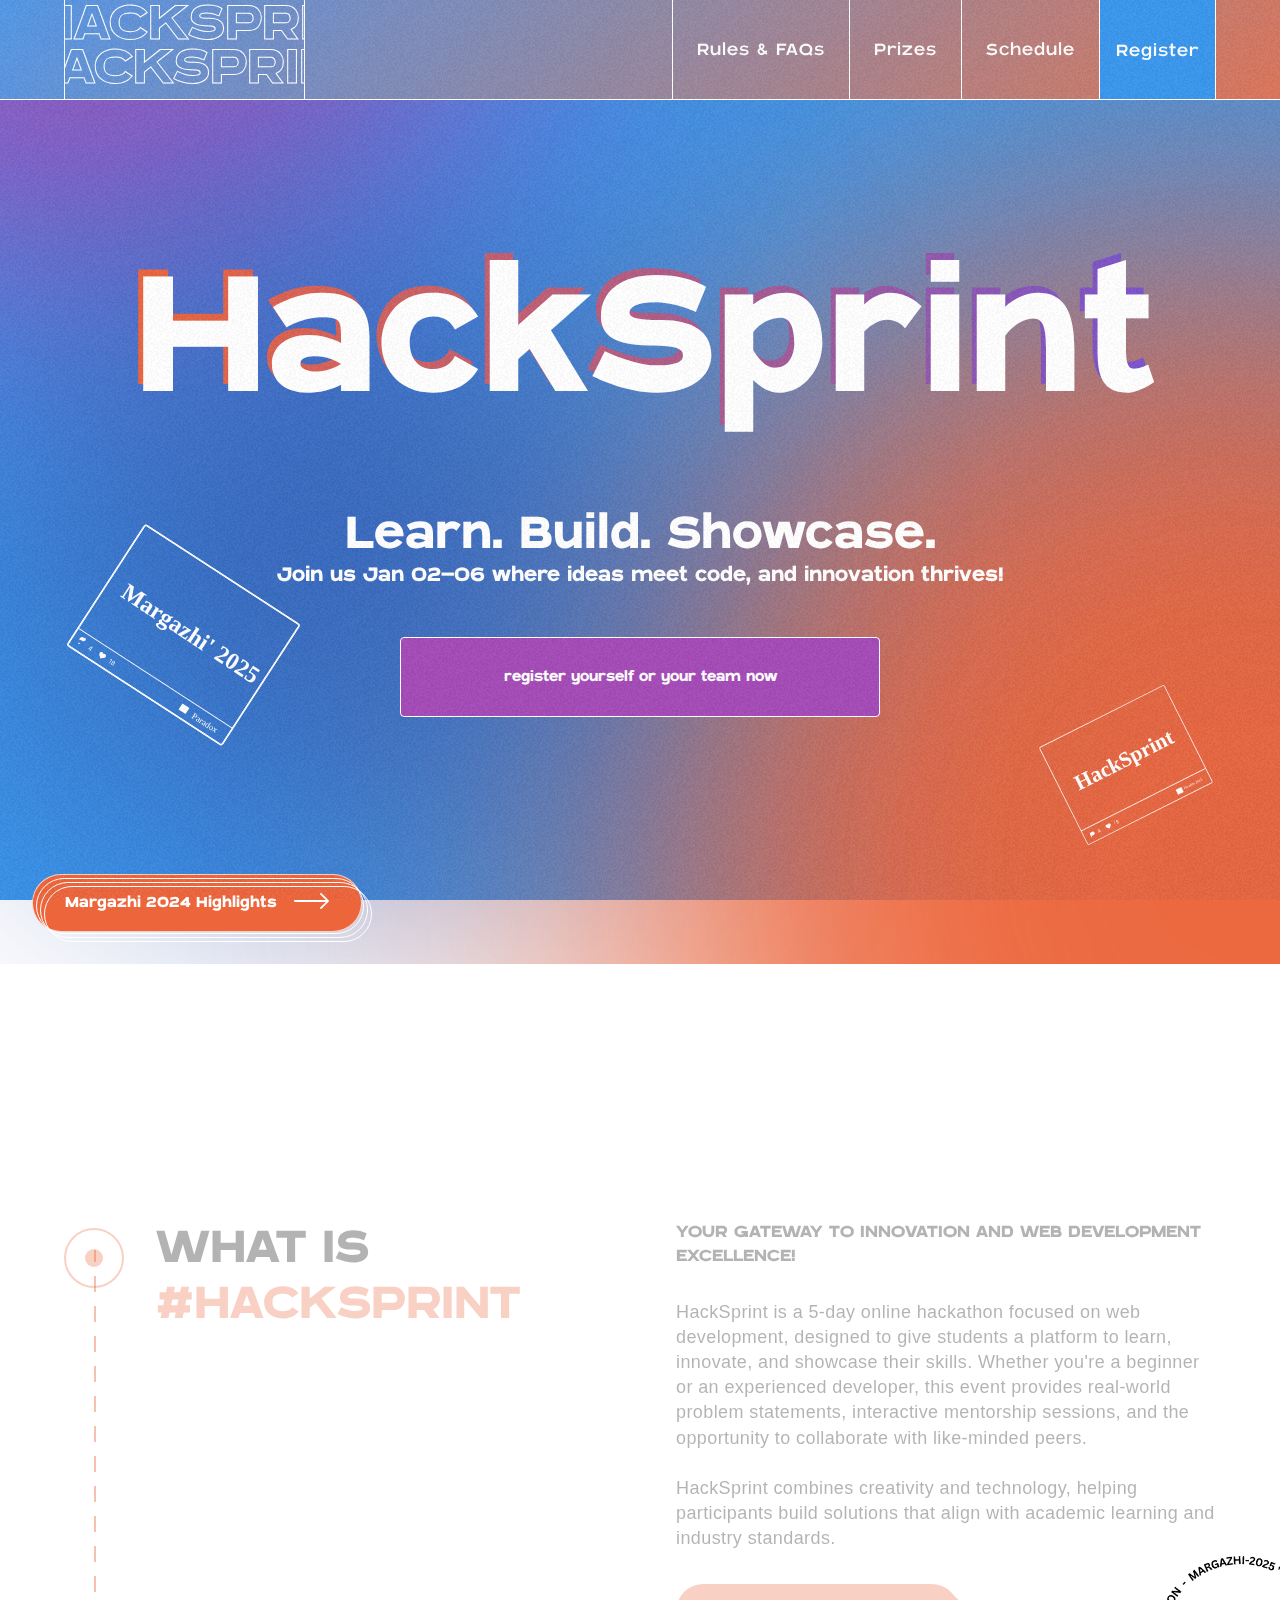
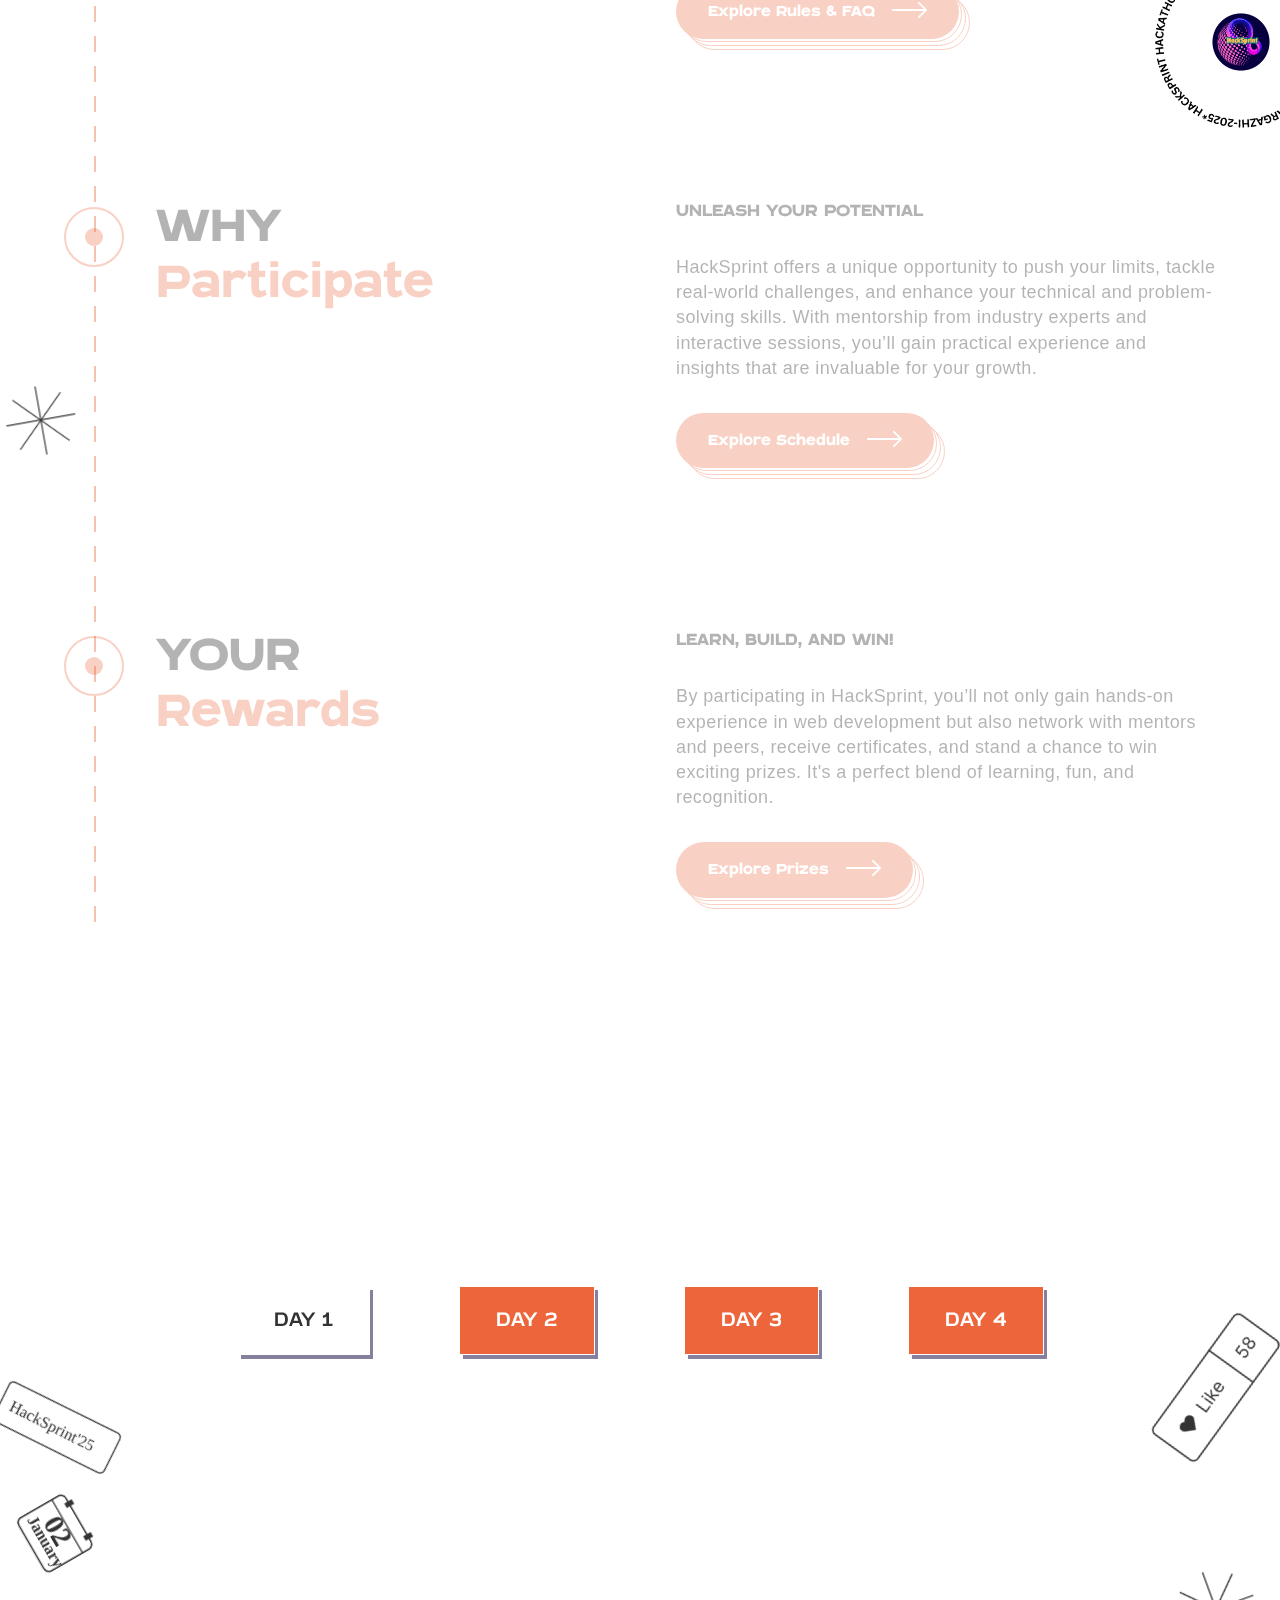
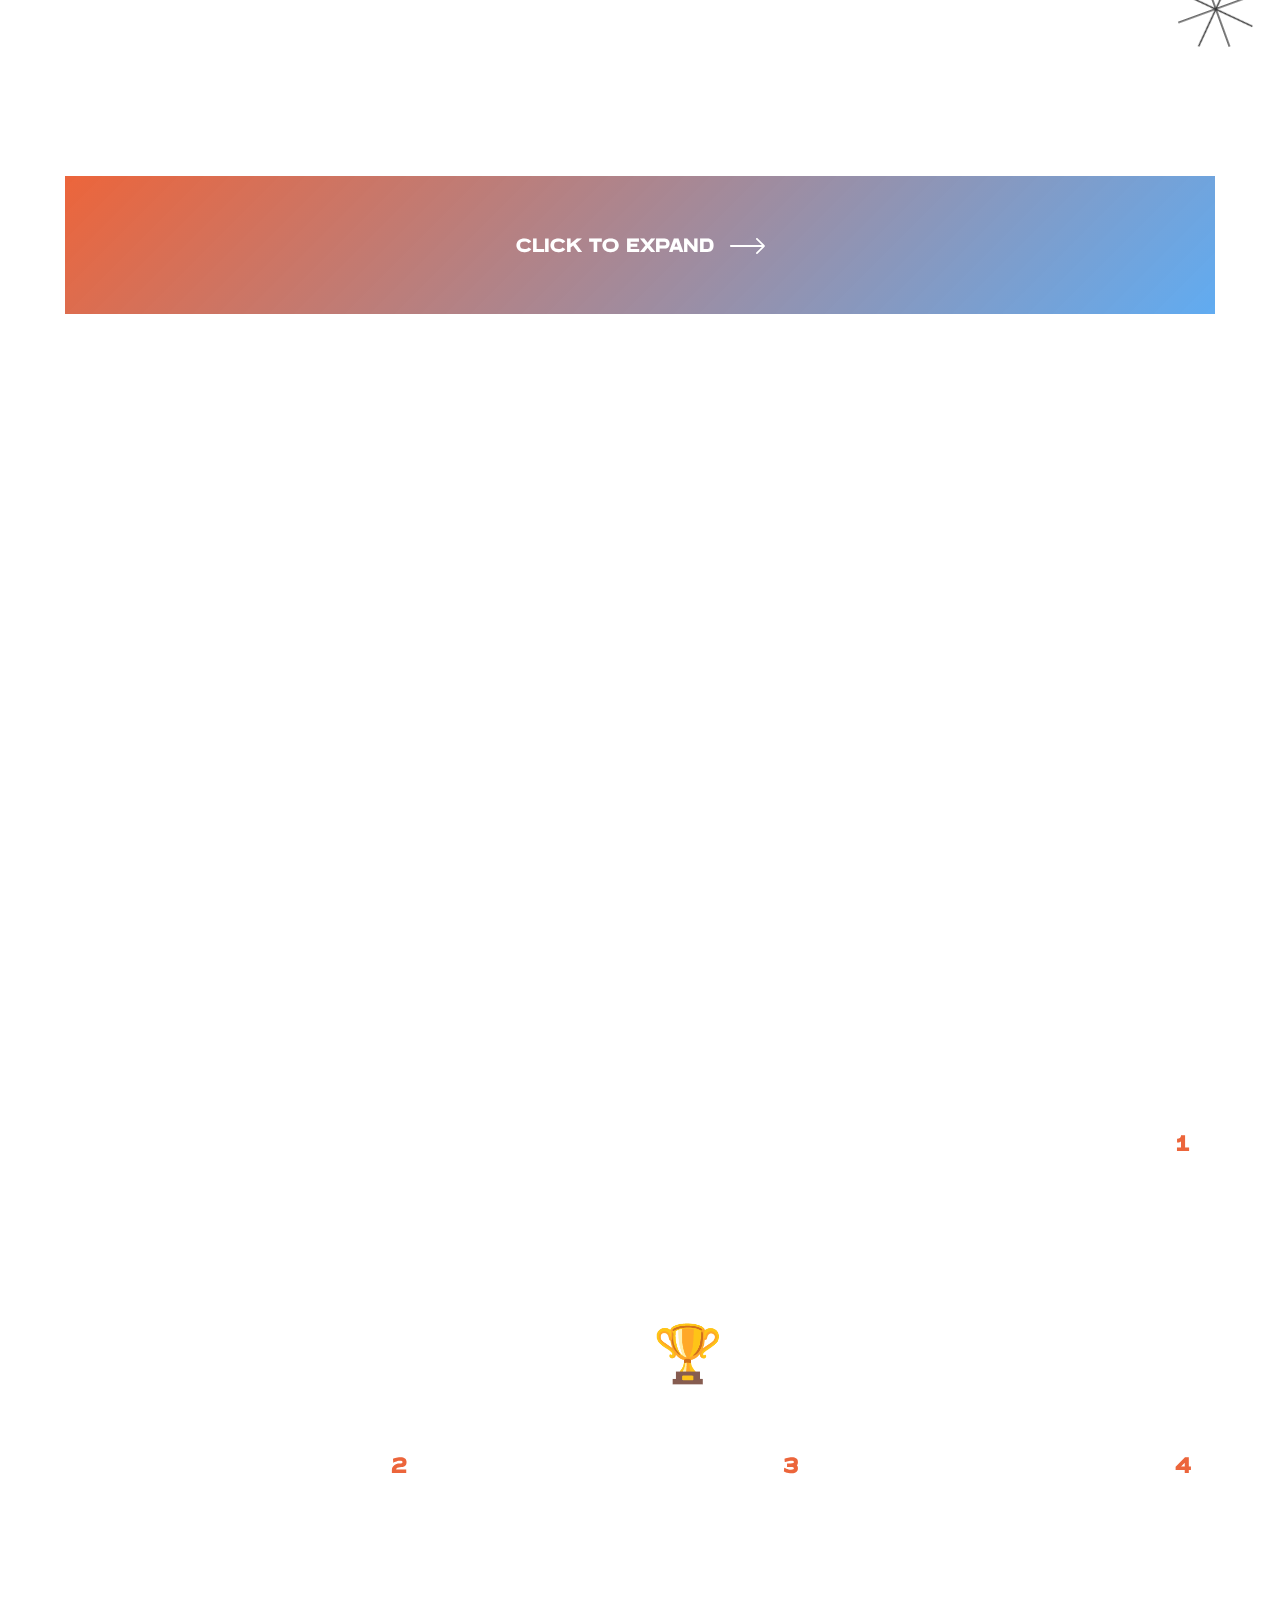
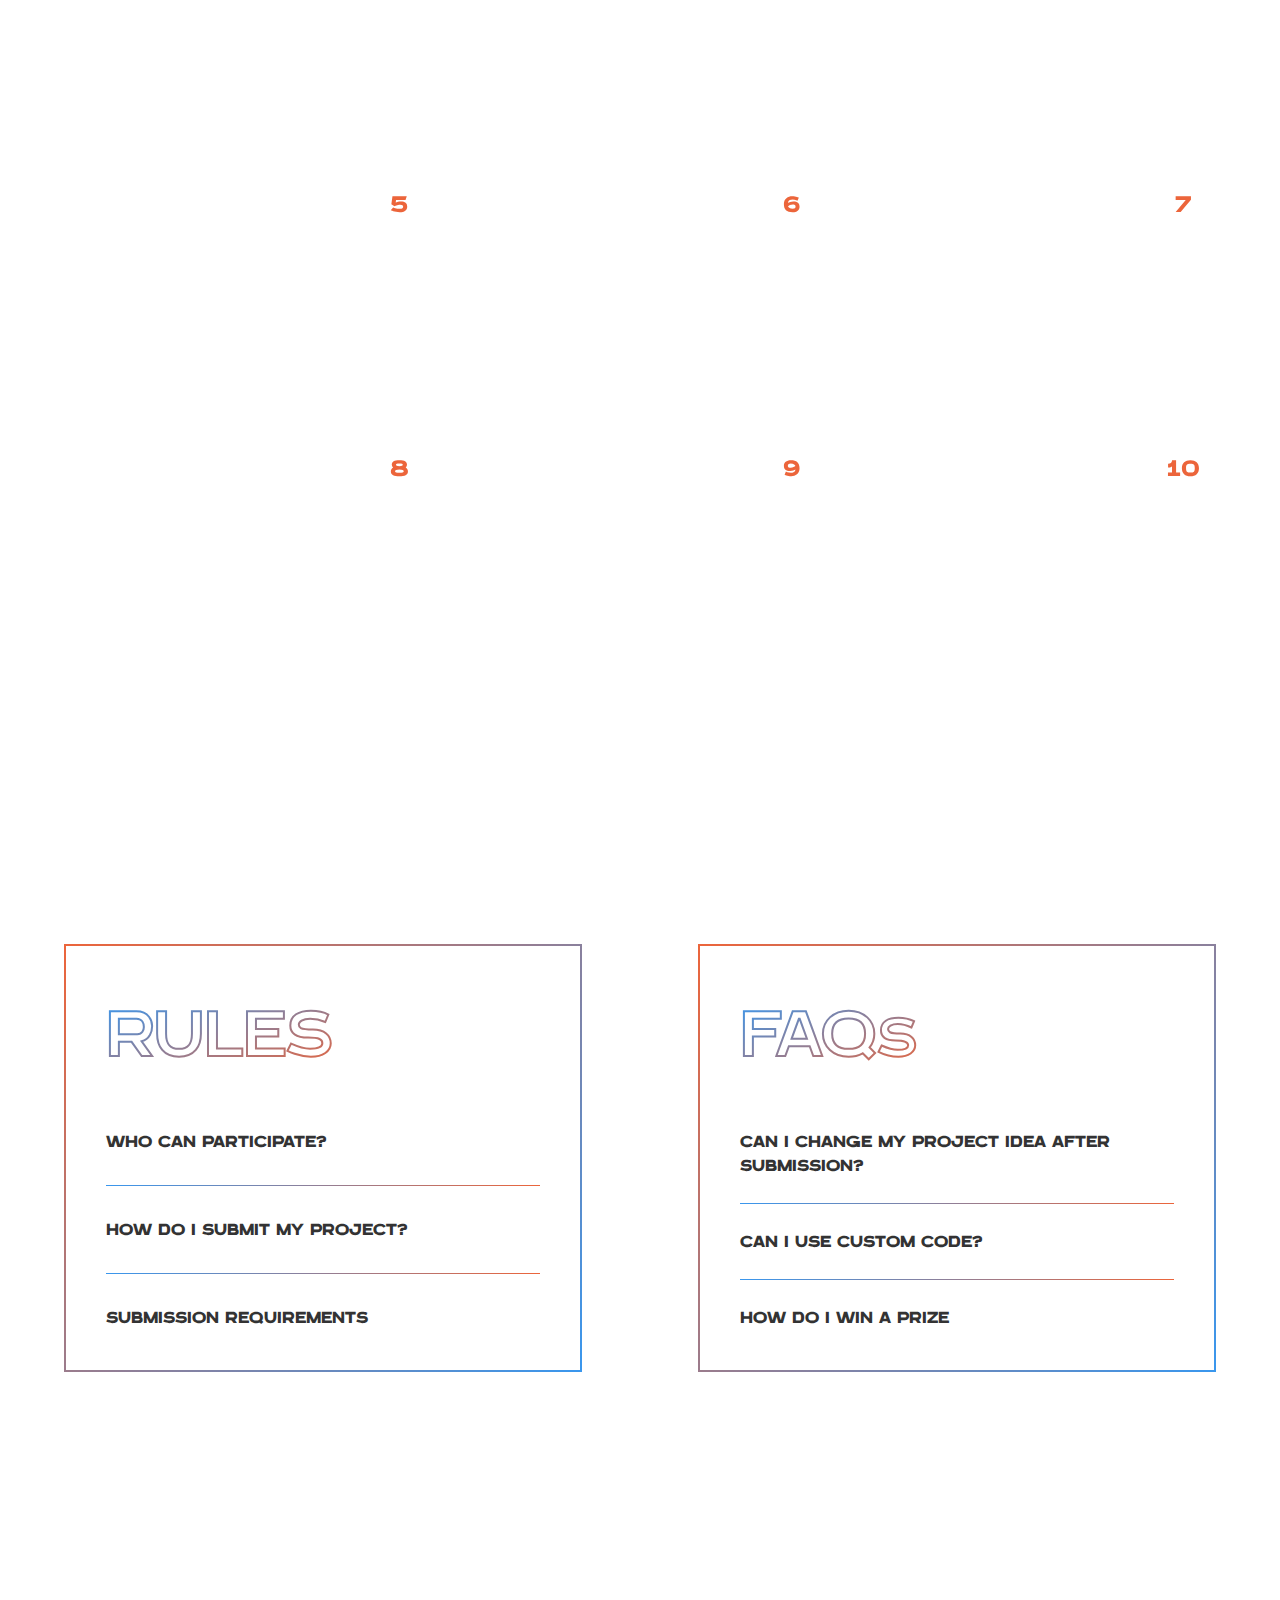
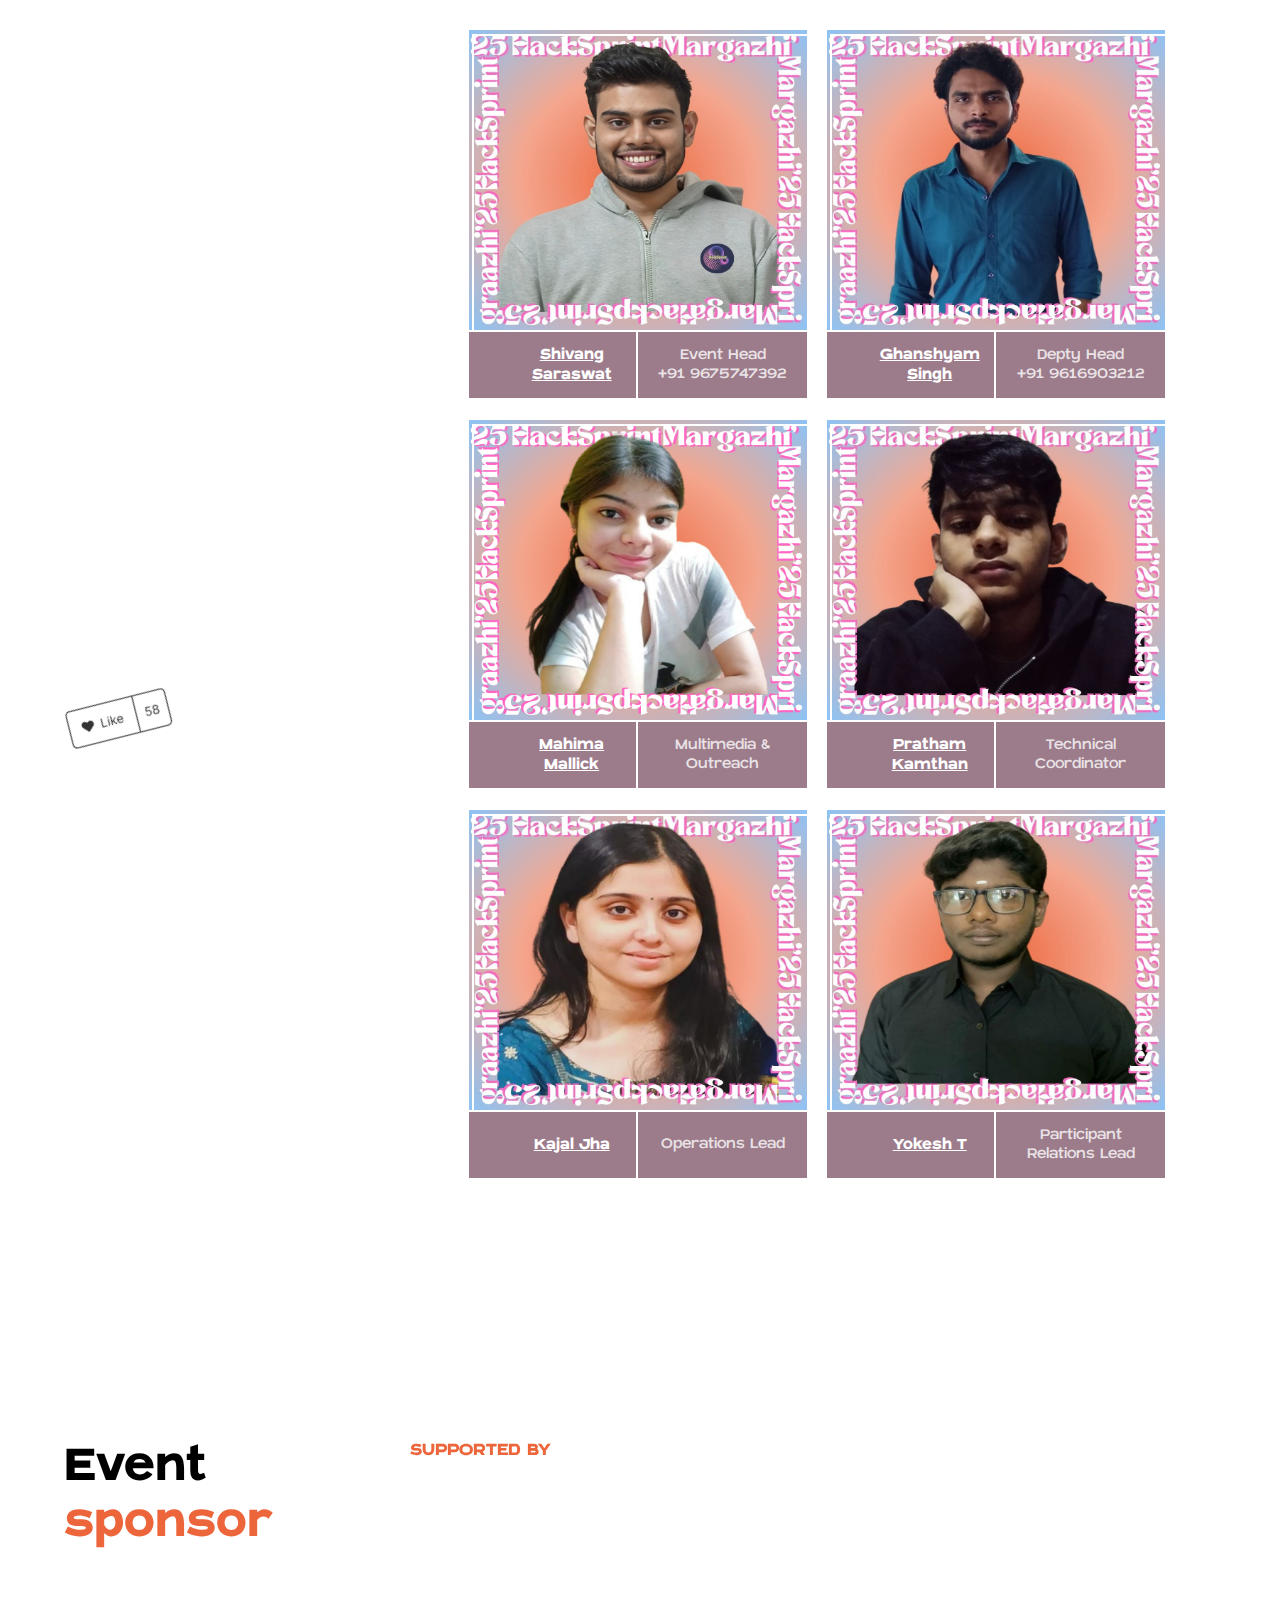
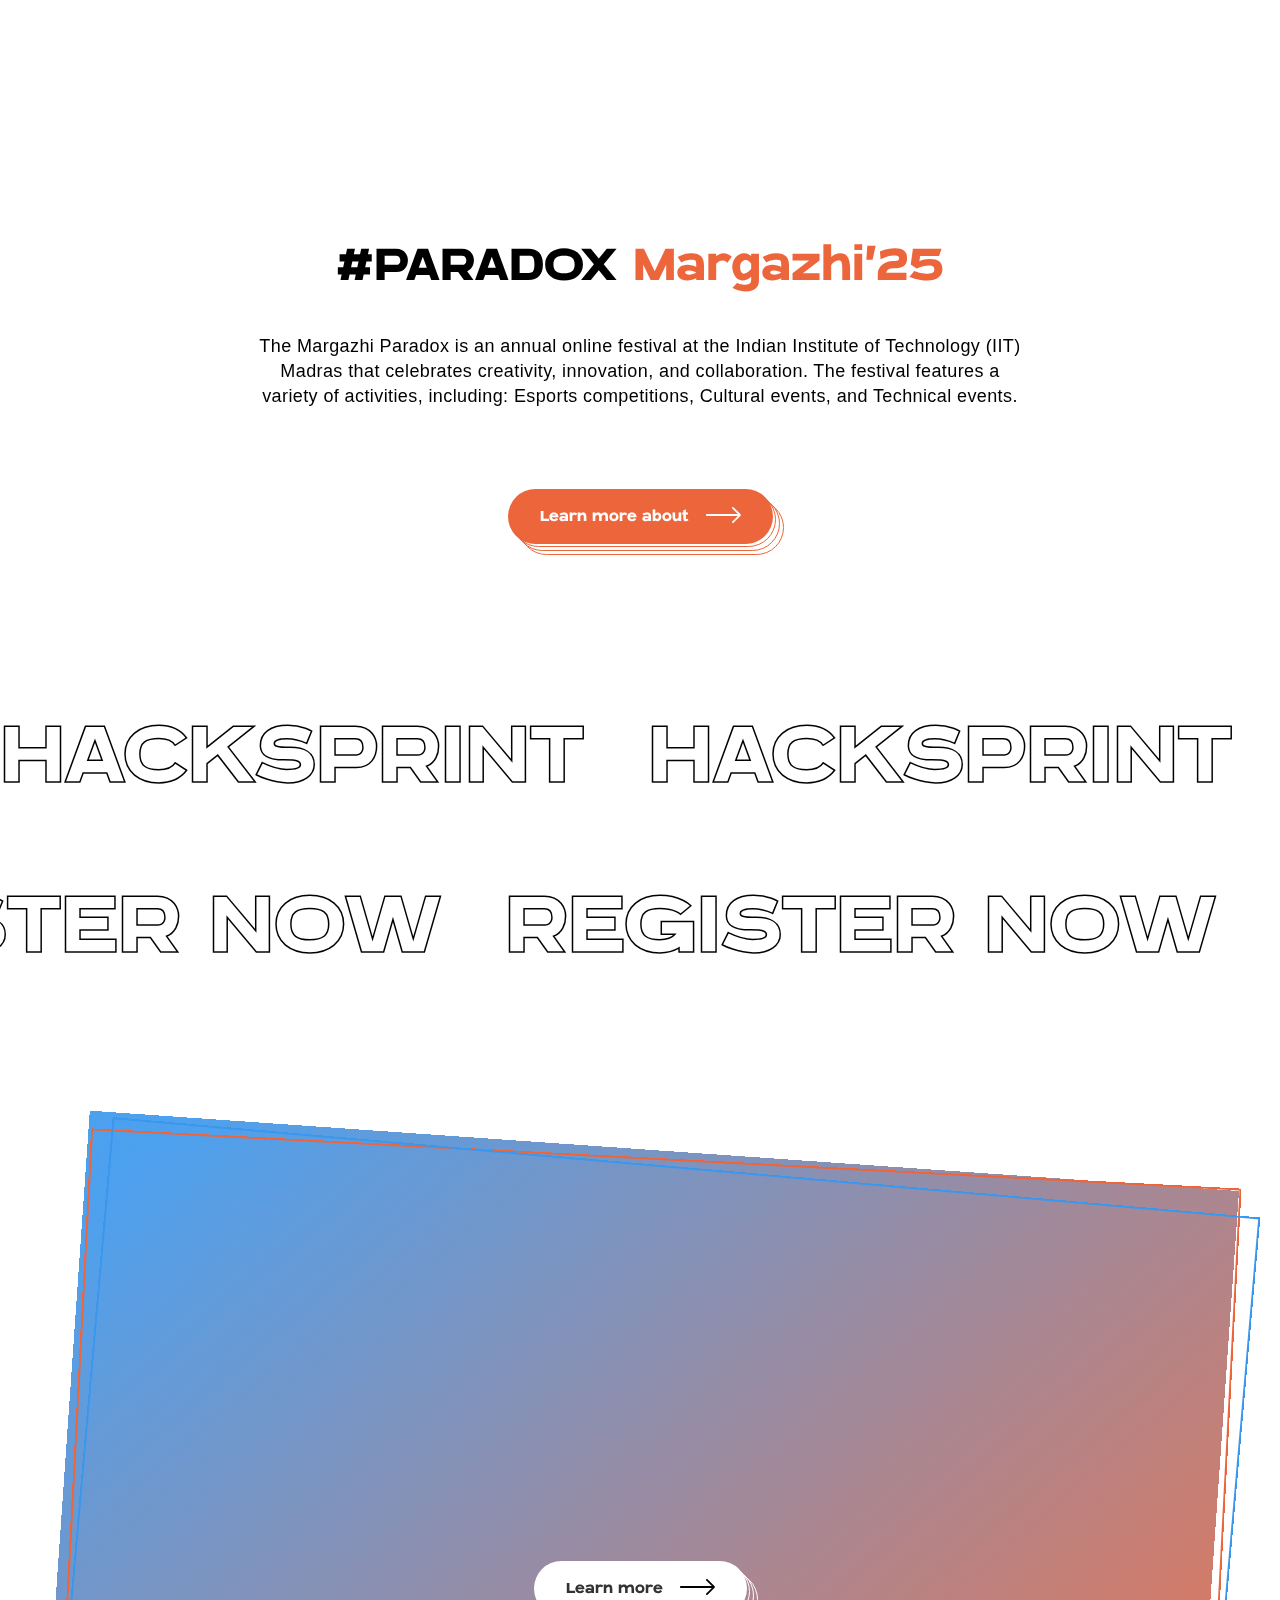
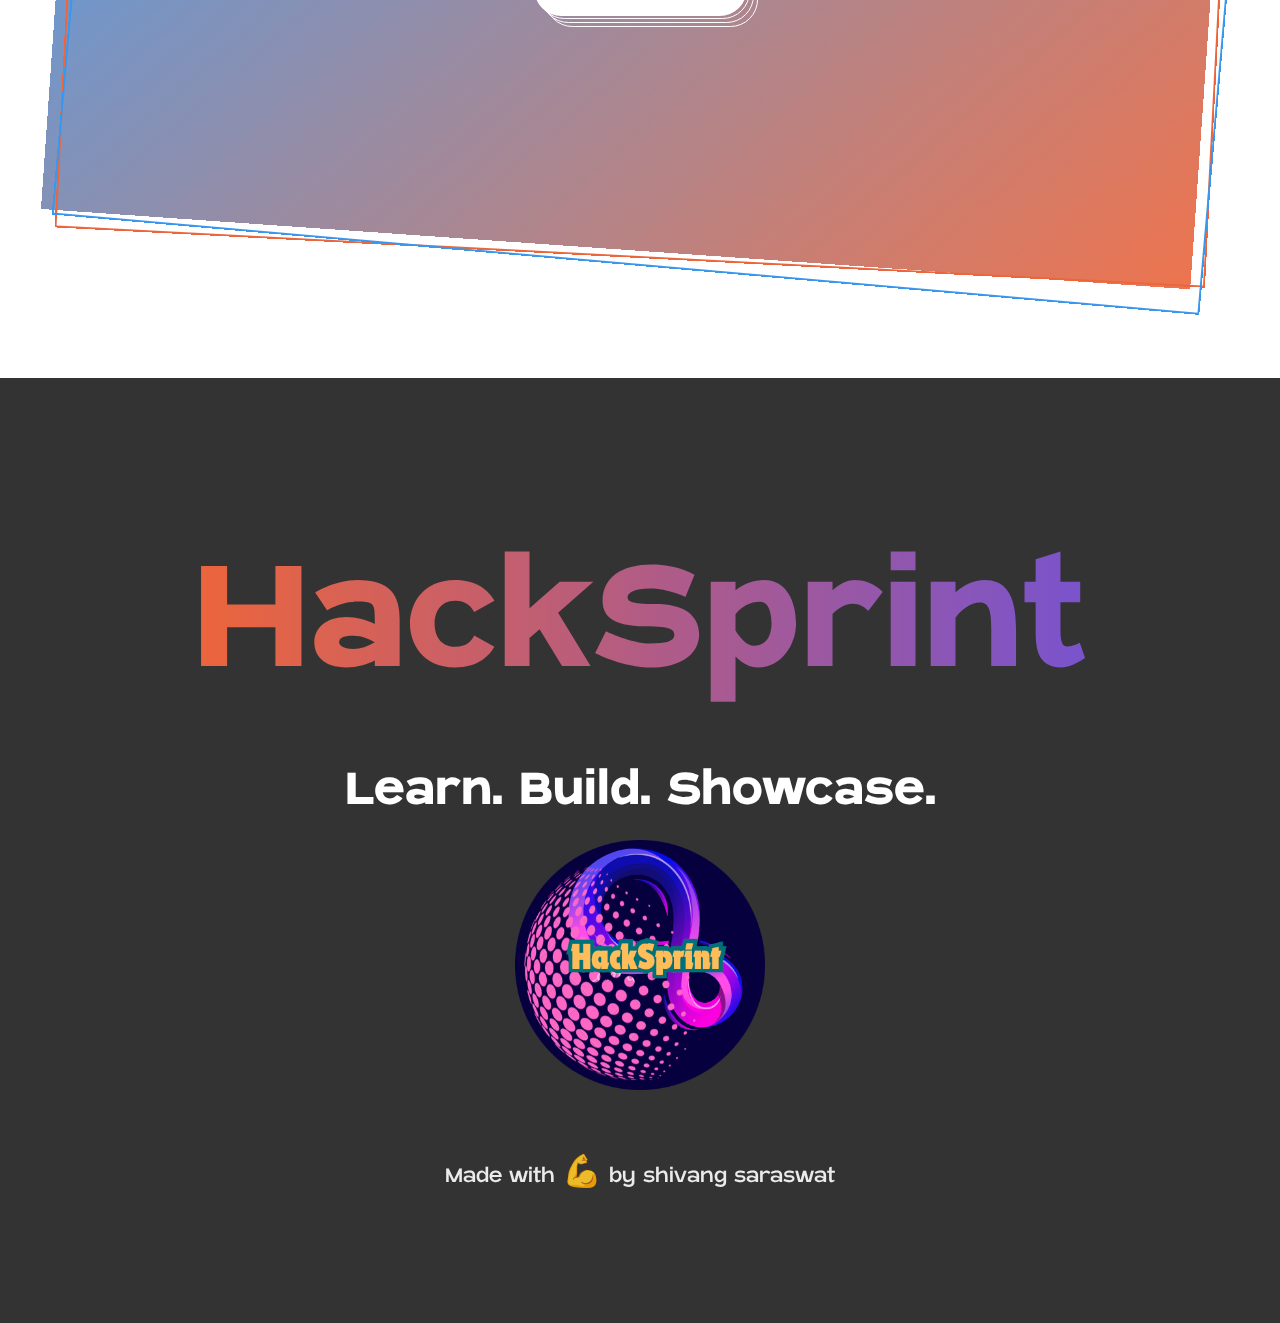
==== commit e994d92d: "major-change-11" ====
--- a/index.html
+++ b/index.html
@@ -98,7 +98,7 @@
      <h1 class="nav_logo-text text-bottom">HACKSPRINT</h1></a>
             
          <nav role="navigation" class="nav_links-wrapper w-nav-menu">
-            <a href="under-construction.html" class="nav_link w-inline-block">
+            <a href="rules-faqs.html" class="nav_link w-inline-block">
             <div>Rules &amp;&nbsp;FAQs</div></a>
             <a href="prizes.html" class="nav_link w-inline-block">
             <div>Prizes</div></a>
@@ -190,7 +190,7 @@
                      <h5>Your Gateway to Innovation and Web Development Excellence!</h5>
                      <div class="margin-top-medium"><p>HackSprint is a 5-day online hackathon focused on web development, designed to give students a platform to learn, innovate, and showcase their skills. Whether you're a beginner or an experienced developer, this event provides real-world problem statements, interactive mentorship sessions, and the opportunity to collaborate with like-minded peers.<br><br>HackSprint combines creativity and technology, helping participants build solutions that align with academic learning and industry standards.<br></p></div>
                      <div class="margin-top-medium">
-                        <a href="under-construction.html" style="background-color:rgb(236,101,59)" class="button w-inline-block">
+                        <a href="rules-faqs.html" style="background-color:rgb(236,101,59)" class="button w-inline-block">
                         <div class="button-text">Explore Rules &amp; FAQ</div>
                         <div class="svg-icon w-embed">
                         <svg width="35" height="16" viewBox="0 0 35 16" fill="none" xmlns="http://www.w3.org/2000/svg">
@@ -642,7 +642,7 @@
                   <h2 class="home-marquee-text">REGISTER NOW</h2>
                   <h2 class="home-marquee-text">REGISTER NOW</h2></div></div></div>
                   
-                  
+ <!-- prizes-section-start     -->
       <div id="prizes" data-w-id="cf377c82-d562-34a6-8992-01264f665458" class="section-home-prizes">
          <div class="page-padding">
             <div class="container max-xlarge">
@@ -692,7 +692,6 @@
                   <div class="home-prizes-card-tag-text">3</div></div></div>
                   
                   
-                  
                   <div class="home-prizes-card">
                   <h4>THIRD RUNNER-UP</h4>
                   <p class="max-xsmall margin-top-xsmall">Acknowledges the participant who showcased great potential and an innovative approach, just missing the top three spots.</p>
@@ -704,7 +703,7 @@
 
                <div class="home-prizes-card">  
                   <h4>FOURTH RUNNER-UP</h4>
-                  <p class="max-xsmall margin-top-xsmall">Given to the second-best project that stands out for creativity and technical implementation.
+                  <p class="max-xsmall margin-top-xsmall">
                   </p>
                   <div class="home-prizes-card-reward-wrapper margin-top-medium">
                   <div class="home-prizes-card-reward">
@@ -713,24 +712,68 @@
                   <div class="home-prizes-card-tag-text">5</div></div></div>
 
                   <div class="home-prizes-card">  
-                     <h4>6-10 RUNNER-UP</h4>
-                     <p class="max-xsmall margin-top-xsmall">We will be providing Amazon gift voucher worth ₹250
+                     <h4> SIXTH RUNNER-UP</h4>
+                     <p class="max-xsmall margin-top-xsmall">Amazon gift voucher worth ₹250
                      </p>
                      <div class="home-prizes-card-reward-wrapper margin-top-medium">
                      <div class="home-prizes-card-reward">
                      <h2>₹250</h2></div></div>
                      <div class="home-prizes-card-tag-wrapper">
-                     <div class="home-prizes-card-tag-text">6-</div>
-                     <div class="home-prizes-card-tag-text">10</div>
-                  </div></div>
-
-                    
-            
-            </div></div></div></div>
-
-
+                     <div class="home-prizes-card-tag-text">6</div>
+                  </div>
+               </div>
+
+               <div class="home-prizes-card">  
+                  <h4> SEVENTH RUNNER-UP</h4>
+                  <p class="max-xsmall margin-top-xsmall">Amazon gift voucher worth ₹250
+                  </p>
+                  <div class="home-prizes-card-reward-wrapper margin-top-medium">
+                  <div class="home-prizes-card-reward">
+                  <h2>₹250</h2></div></div>
+                  <div class="home-prizes-card-tag-wrapper">
+                  <div class="home-prizes-card-tag-text">7</div>
+               </div>
+            </div>
+
+            <div class="home-prizes-card">  
+               <h4> EIGHTH RUNNER-UP</h4>
+               <p class="max-xsmall margin-top-xsmall">Amazon gift voucher worth ₹250
+               </p>
+               <div class="home-prizes-card-reward-wrapper margin-top-medium">
+               <div class="home-prizes-card-reward">
+               <h2>₹250</h2></div></div>
+               <div class="home-prizes-card-tag-wrapper">
+               <div class="home-prizes-card-tag-text">8</div>
+            </div>
+         </div>
+
+         <div class="home-prizes-card">  
+            <h4>NINTH RUNNER-UP</h4>
+            <p class="max-xsmall margin-top-xsmall">Amazon gift voucher worth ₹250
+            </p>
+            <div class="home-prizes-card-reward-wrapper margin-top-medium">
+            <div class="home-prizes-card-reward">
+            <h2>₹250</h2></div></div>
+            <div class="home-prizes-card-tag-wrapper">
+            <div class="home-prizes-card-tag-text">9</div>
+         </div>
+      </div>
+
+      <div class="home-prizes-card">  
+         <h4>TENTH RUNNER-UP</h4>
+         <p class="max-xsmall margin-top-xsmall">Amazon gift voucher worth ₹250
+         </p>
+         <div class="home-prizes-card-reward-wrapper margin-top-medium">
+         <div class="home-prizes-card-reward">
+         <h2>₹250</h2></div></div>
+         <div class="home-prizes-card-tag-wrapper">
+         <div class="home-prizes-card-tag-text">10</div>
+      </div>
+   </div></div></div></div></div>
+   
       <img src="images/60cf33c1681c89fbcbee606c_podium.svg" loading="lazy" alt="" class="home-prizes-podium">
       <img src="images/60d100f8e5062e5a5115d7e6_Group%2025.svg" loading="lazy" alt="" class="home-schedule-like-copy"></div></div></div></div></div>
+<!-- prizes-section-end     -->
 
 
       <!-- section-home-rules -->
@@ -774,13 +817,13 @@
          <img src="images/60cfa867d1bfb1b2c1fd47e6_plus-vector.svg" loading="lazy" alt="" class="rules-content-faq-plus"></div>
          <div class="rules-content-faq-separator"></div>
          <div class="rules-content-faq">
-            <h5>How to submit an entry?</h5>
+            <h5>How do I submit my project?</h5>
             <img src="images/60cfa867d1bfb1b2c1fd47e6_plus-vector.svg" loading="lazy" alt="" class="rules-content-faq-plus"></div>
             <div class="rules-content-faq-separator"></div>
             <div class="rules-content-faq">
                <h5>Submission Requirements</h5>
                <img src="images/60cfa867d1bfb1b2c1fd47e6_plus-vector.svg" loading="lazy" alt="" class="rules-content-faq-plus"></div></div></div>
-               <a href="under-construction.html" class="absolute-link w-inline-block"></a></div></div>
+               <a href="rules-faqs.html" class="absolute-link w-inline-block"></a></div></div>
                <div class="rules-content-outline">
                   <div class="rules-content">
                      <div class="rules-content-heading">
@@ -808,7 +851,7 @@
 <div class="margin-top-large">
    <div class="rules-content-faq-wrapper">
       <div class="rules-content-faq">
-         <h5>Where do I start?</h5>
+         <h5>Can I change my project idea after submission?</h5>
          <img src="images/60cfa867d1bfb1b2c1fd47e6_plus-vector.svg" loading="lazy" alt="" class="rules-content-faq-plus"></div>
          <div class="rules-content-faq-separator"></div>
          <div class="rules-content-faq">
@@ -818,7 +861,7 @@
             <div class="rules-content-faq">
                <h5>How do I win a prize</h5>
                <img src="images/60cfa867d1bfb1b2c1fd47e6_plus-vector.svg" loading="lazy" alt="" class="rules-content-faq-plus"></div></div></div>
-               <a href="under-construction.html" class="absolute-link w-inline-block"></a></div></div></div></div></div></div></div>
+               <a href="rules-faqs.html" class="absolute-link w-inline-block"></a></div></div></div></div></div></div></div>
 
     <!-- organizers section -->
 
@@ -848,7 +891,7 @@
          <div class="organizers_social-link">
          <img src="images/insta.svg" loading="lazy" alt="" class="organizers_social-img"></div></div>
          <div>Shivang Saraswat</div></a><div class="organizers_info-designation">
-         <div>Event Head</div></div>
+         <div>Event Head <br> +91 9675747392</div></div>
       </div>
    </div>  
 </div>
@@ -865,7 +908,7 @@
          <img src="images/insta.svg" loading="lazy" alt="" class="organizers_social-img"></div></div>
          <div>Ghanshyam Singh</div></a>
          <div class="organizers_info-designation">
-         <div>Depty Head</div></div>
+         <div>Depty Head <br>+91 9616903212</div></div>
       </div>
    </div>
 </div>    
@@ -970,13 +1013,13 @@
 </div>
    
    <div class="sponsors-content-right">
-      <h5 class="text-color-orange">Powered By</h5>
+      <h5 class="text-color-orange">Supported By</h5>
       <div class="margin-top-medium">
          <div class="sponsors-2-column-grid">
-            <!-- <a href="https://webflow.com" target="_blank" class="sponsor-grid-link w-inline-block">
-            <img src="images/60d1756412a0863ef8286d20_Webflow.png" loading="lazy" alt="">
+            <a href="https://www.iitmparadox.org" target="_blank" class="sponsor-grid-link w-inline-block">
+            <img src="images/paradox_logo.png" loading="lazy" alt="">
          </a>
-            <a href="https://finsweet.com" class="sponsor-grid-link w-inline-block">
+            <!-- <a href=".com" class="sponsor-grid-link w-inline-block">
             <img src="images/60d175635d03bd3e6c9f827e_Finsweet.png" loading="lazy" alt="">
          </a> -->
       </div>
@@ -1074,22 +1117,20 @@
          <div data-w-id="34d3ce0f-aef1-e9cb-0293-6bbed25a6795" class="gather-wrapper">
          <div class="gather-bg">
          <div class="gather-bg-gradient"></div>
-         <img src="images/60d06daaf645320605cc5065_60c0e158bc6a67b340407e45_60440888e839e1b320385949708da821-p-2600.jpeg" loading="lazy" alt="" sizes="(max-width: 1919px) 100vw, 2012.6328125px" srcset="images/60d06daaf645320605cc5065_60c0e158bc6a67b340407e45_60440888e839e1b320385949708da821-p-2600-p-500.jpeg 500w, images/60d06daaf645320605cc5065_60c0e158bc6a67b340407e45_60440888e839e1b320385949708da821-p-2600-p-800.jpeg 800w, images/60d06daaf645320605cc5065_60c0e158bc6a67b340407e45_60440888e839e1b320385949708da821-p-2600-p-1080.jpeg 1080w, images/60d06daaf645320605cc5065_60c0e158bc6a67b340407e45_60440888e839e1b320385949708da821-p-2600-p-1600.jpeg 1600w, images/60d06daaf645320605cc5065_60c0e158bc6a67b340407e45_60440888e839e1b320385949708da821-p-2600-p-2000.jpeg 2000w, images/60d06daaf645320605cc5065_60c0e158bc6a67b340407e45_60440888e839e1b320385949708da821-p-2600_1.jpeg 2600w" class="gather-bg-img"></div>
+         <img src="images/paradox-poster-2025.png" loading="lazy" alt="" sizes="(max-width: 1919px) 100vw, 2012.6328125px" 
+         ></div>
          
 
    <div class="gather-outline-1"></div>
    <div class="gather-outline-2"></div>
    <div class="gather-content">
-      <div>for the first time ever in</div>
       <div class="margin-top-small">
-         <!-- <h2 class="heading-xlarge">rgkhejkrgjk</h2> -->
       </div>
          <img src="images/60d07090f6453254b4cc5f4e_keyboard.svg" loading="lazy" alt="" class="gather-floating-img">
          <div class="margin-top-xlarge">
-         <!-- <div>CloneComp 2021 will take place inside of a custom built map in gather.town - prepare for a magically interactive online hackathon experience.</div> -->
       </div>
          <div class="margin-top-medium">
-         <a href="" target="_blank" class="button-light w-inline-block">
+         <a href="https://www.iitmparadox.org/"  class="button-light w-inline-block">
          <div class="button-text">Learn more</div>
          <div class="svg-icon w-embed">
          <svg width="35" height="16" viewBox="0 0 35 16" fill="none" xmlns="http://www.w3.org/2000/svg">
@@ -1102,6 +1143,8 @@
    <div class="button-bg-clone clone-3 light"></div></div></a></div>
    <img src="images/60d07090f6453254b4cc5f4e_keyboard.svg" loading="lazy" alt="" class="gather-floating-img-2"></div></div></div></div></div></div></main>
    
+  
+  
    <!-- footer-section start -->
 
    <div data-w-id="c0a1bb7d-7c08-fa5d-6c9e-b20257e0094f" class="footer_component">
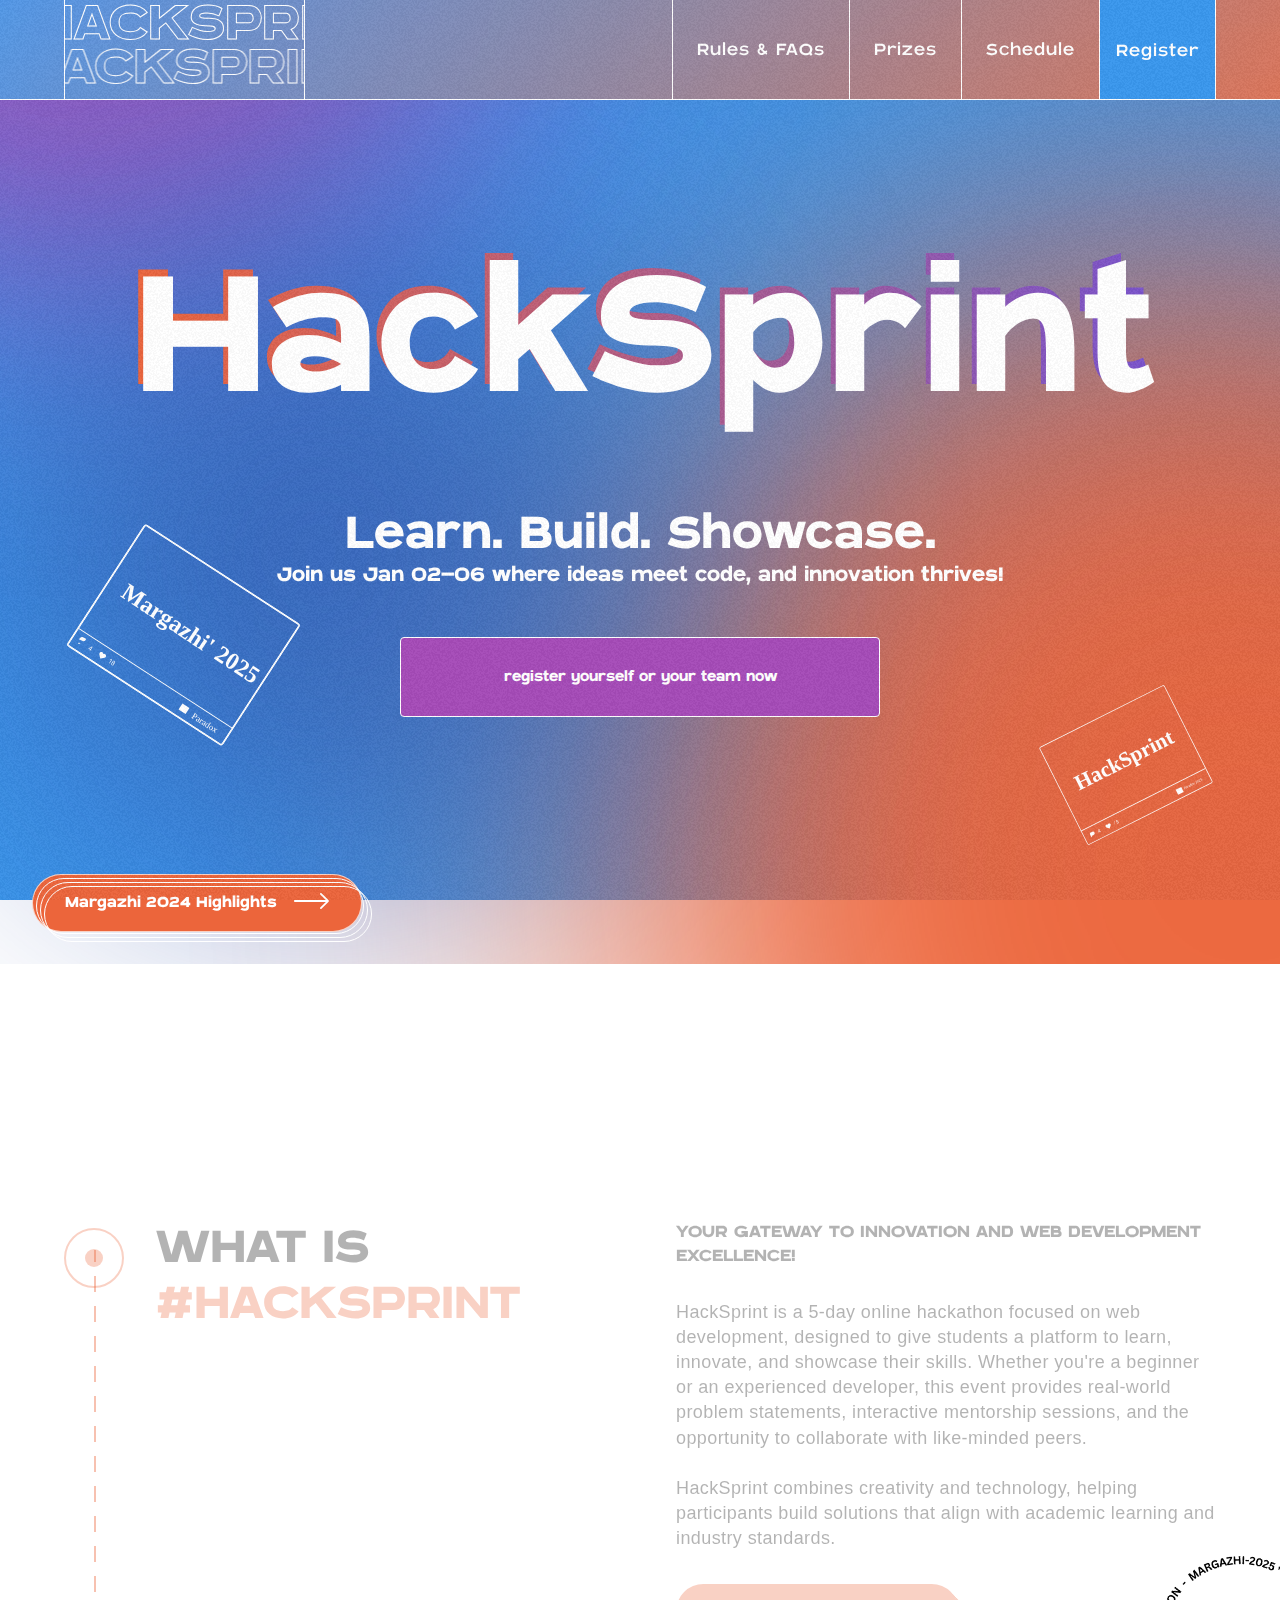
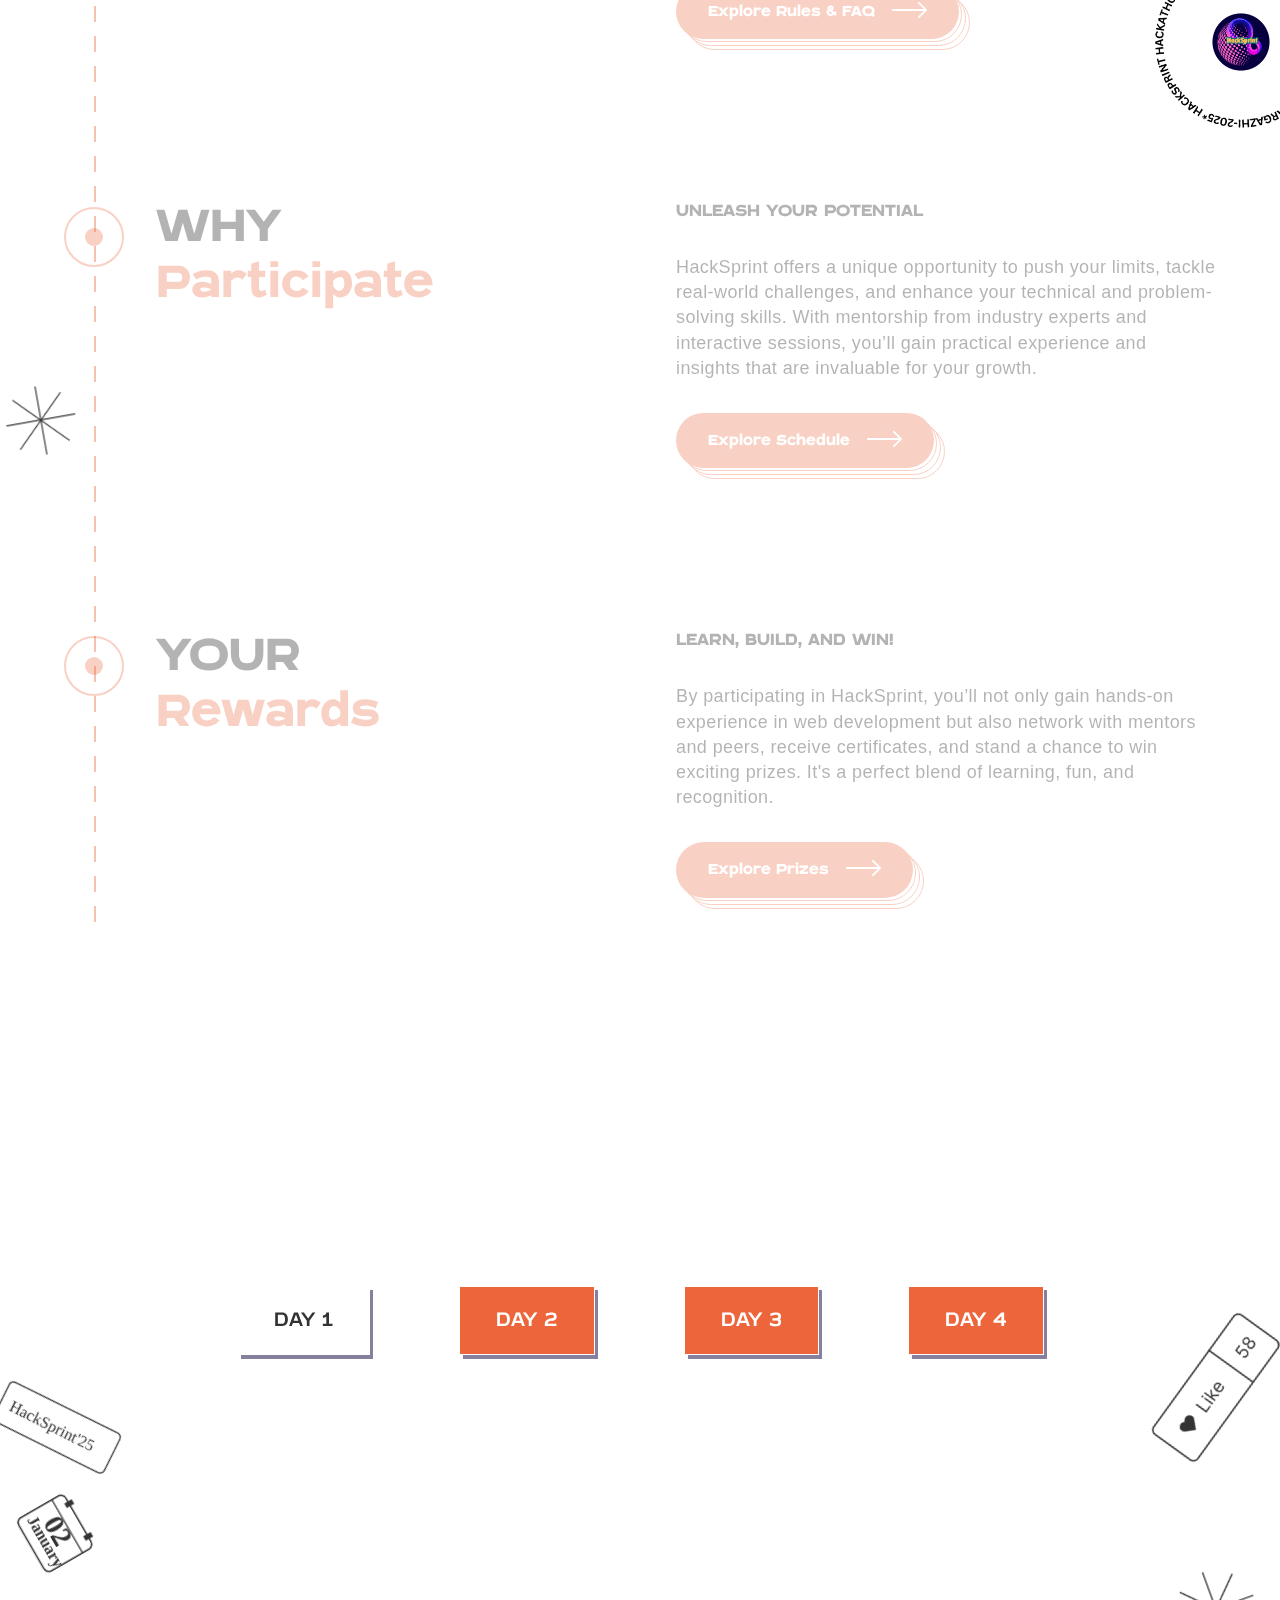
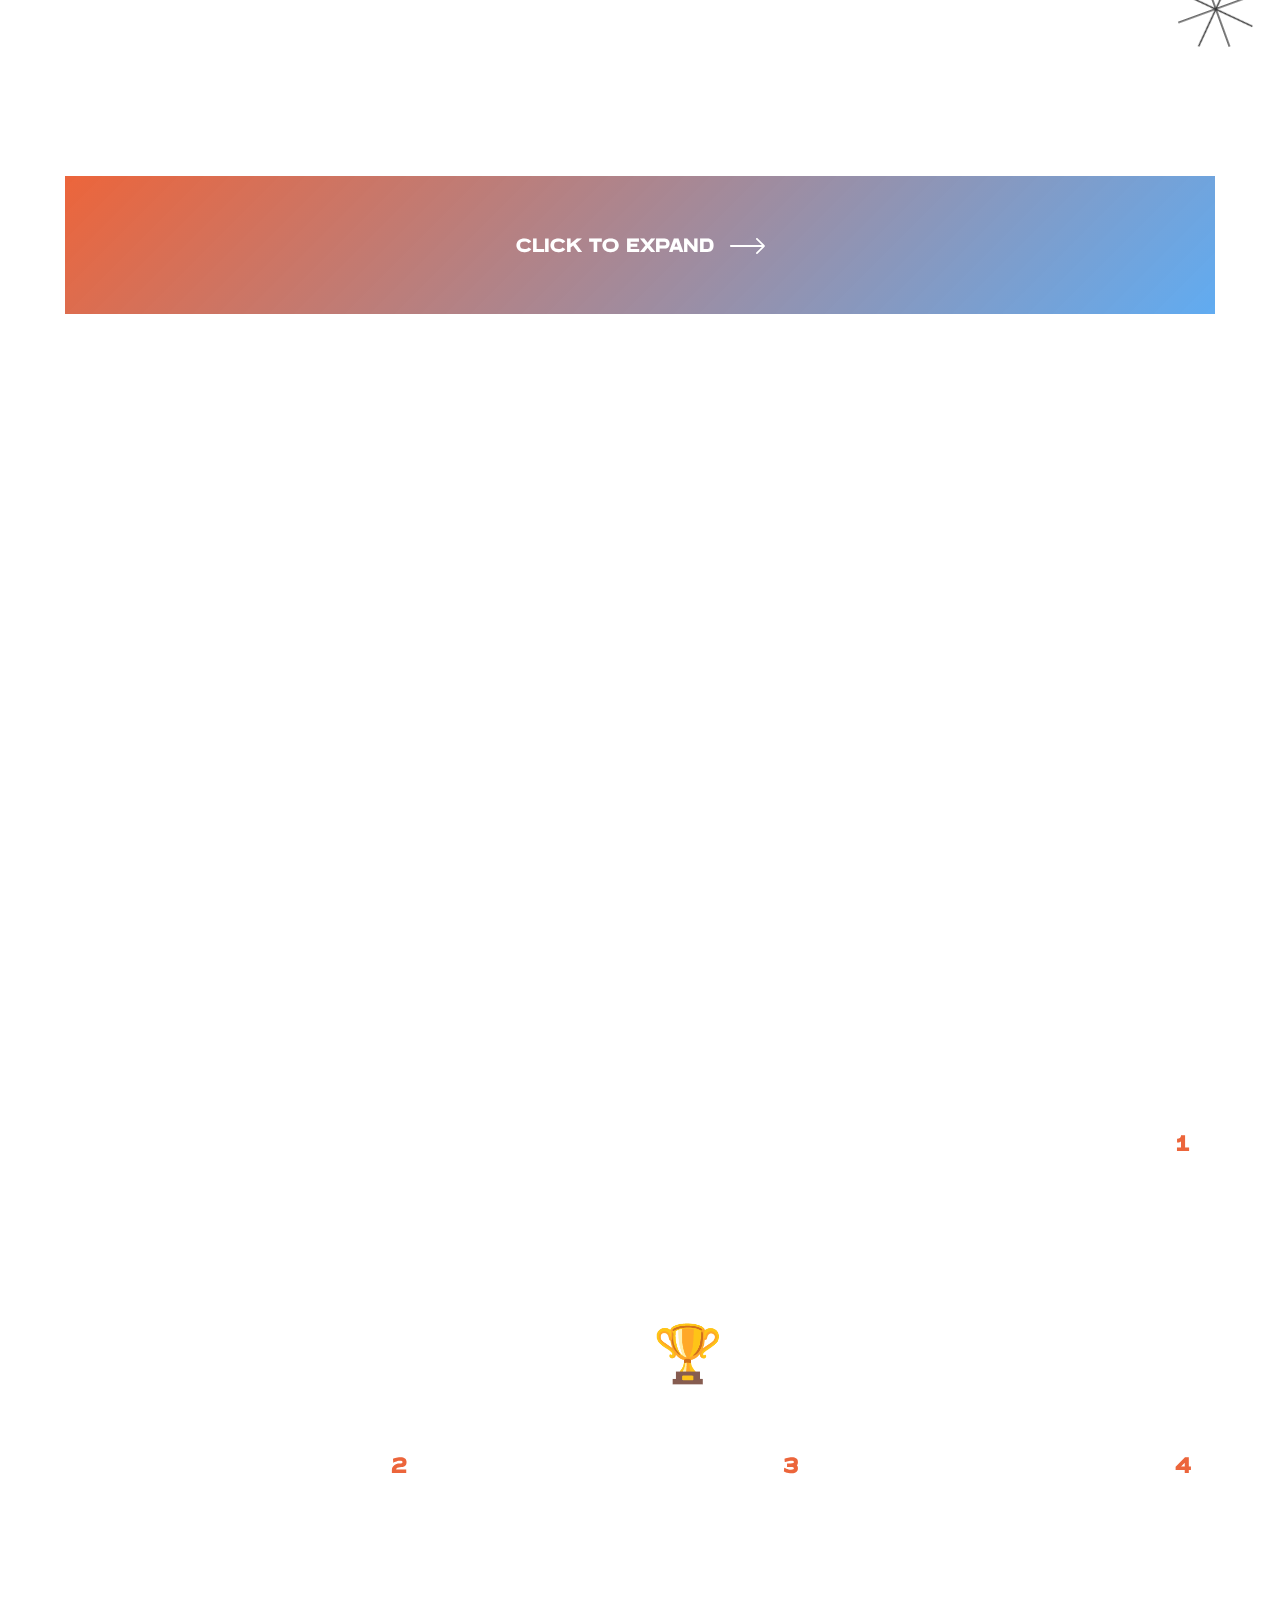
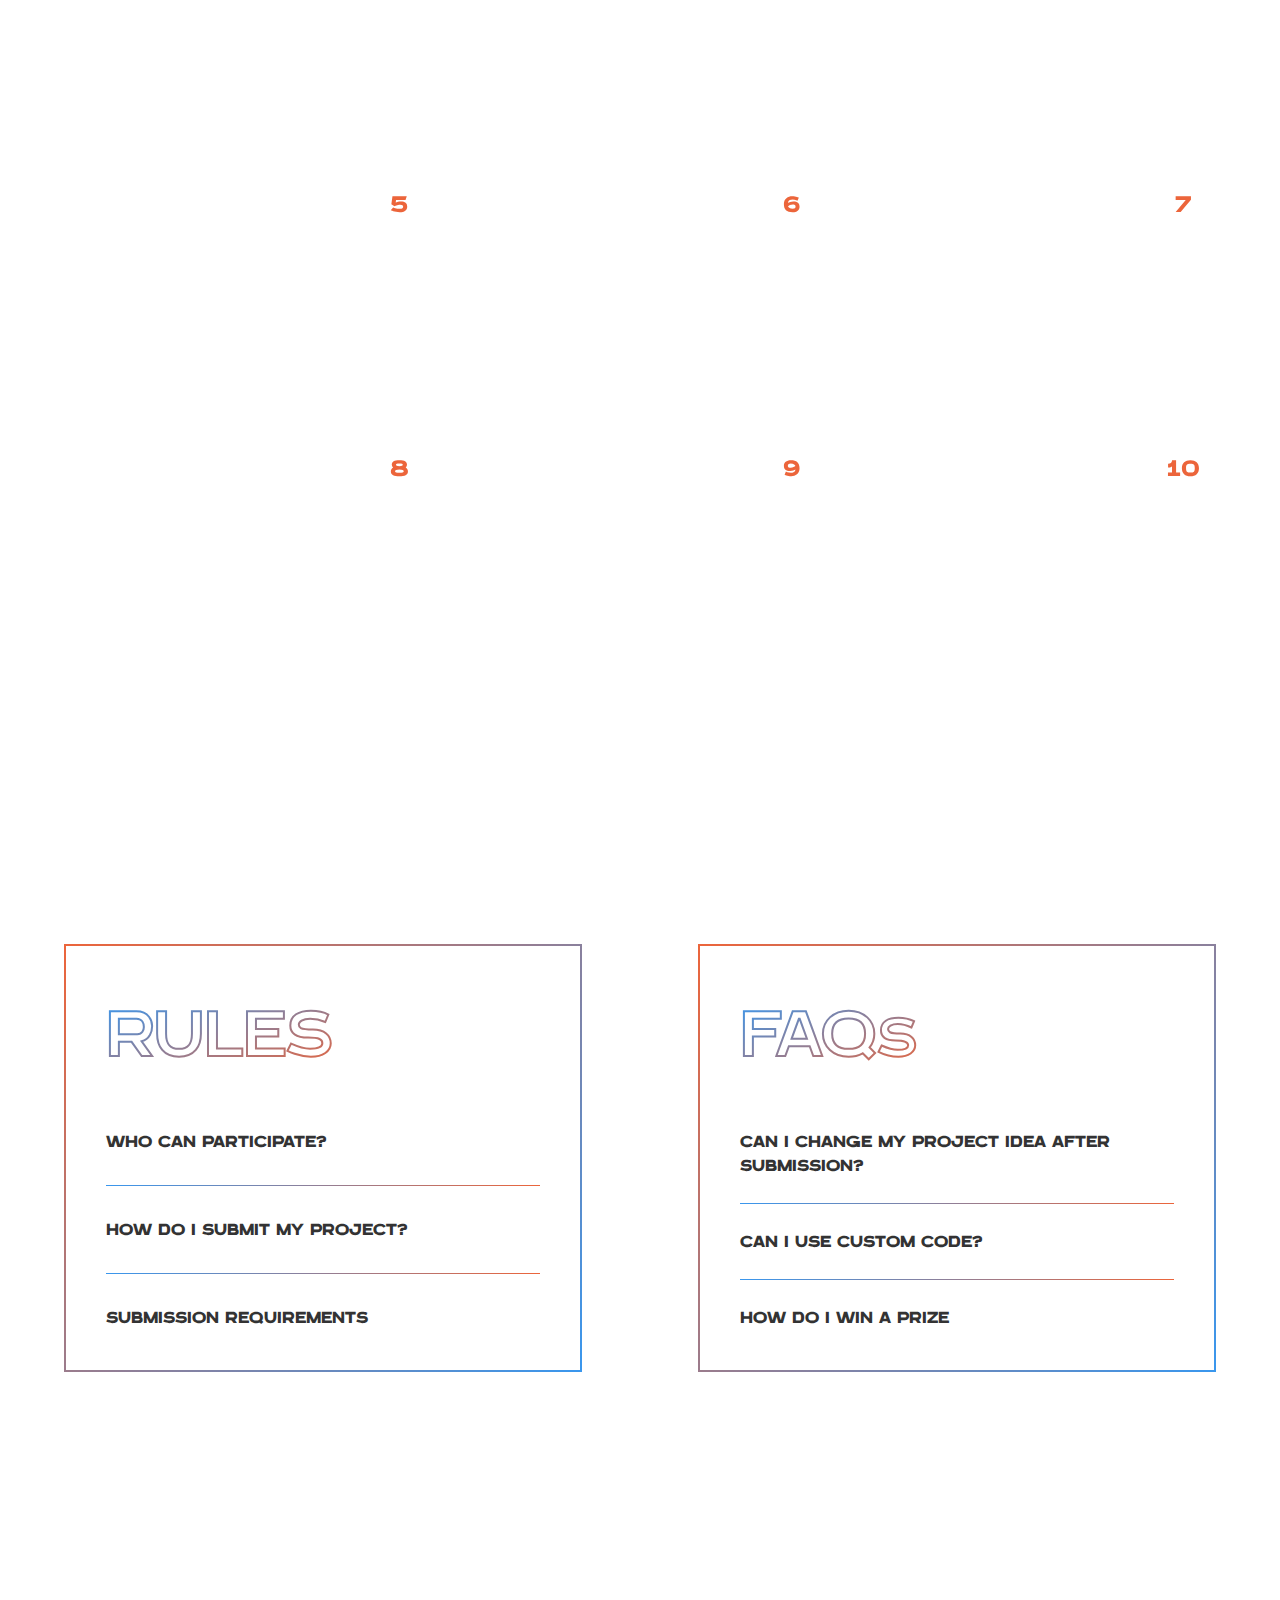
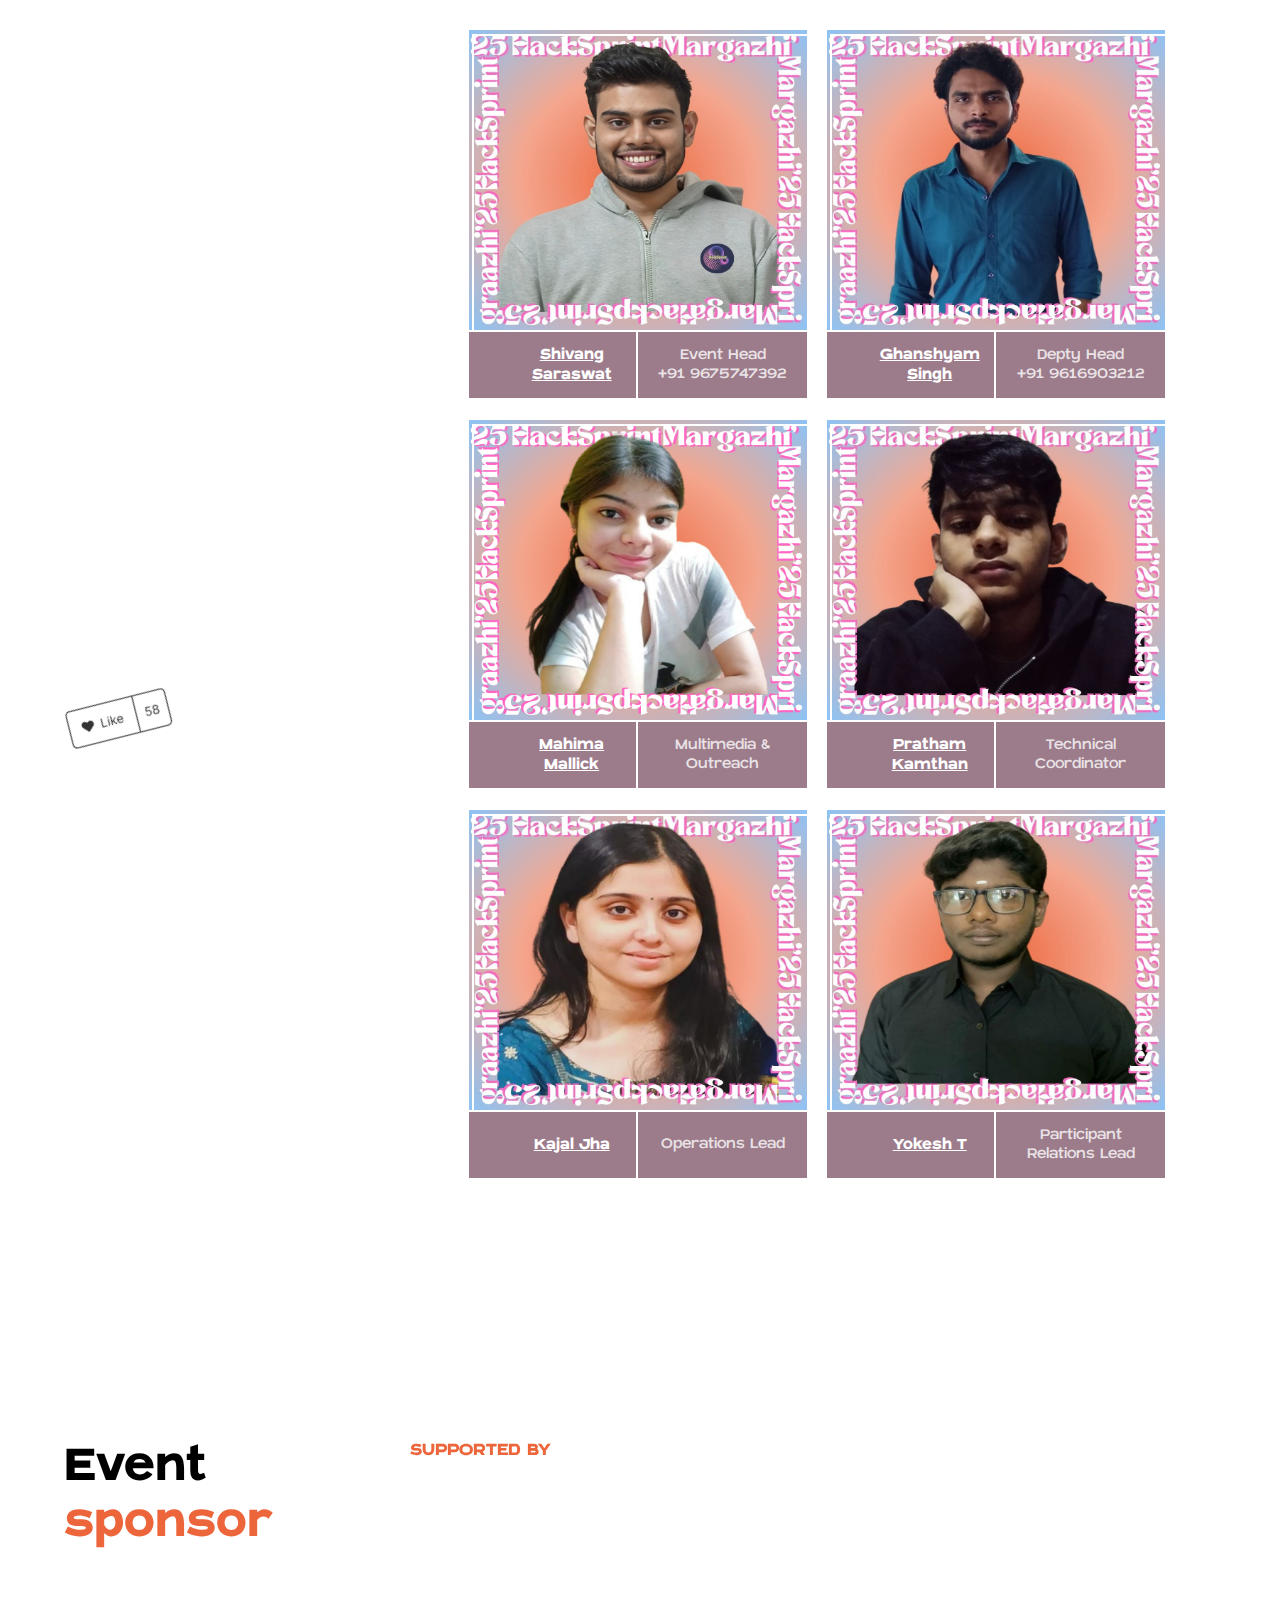
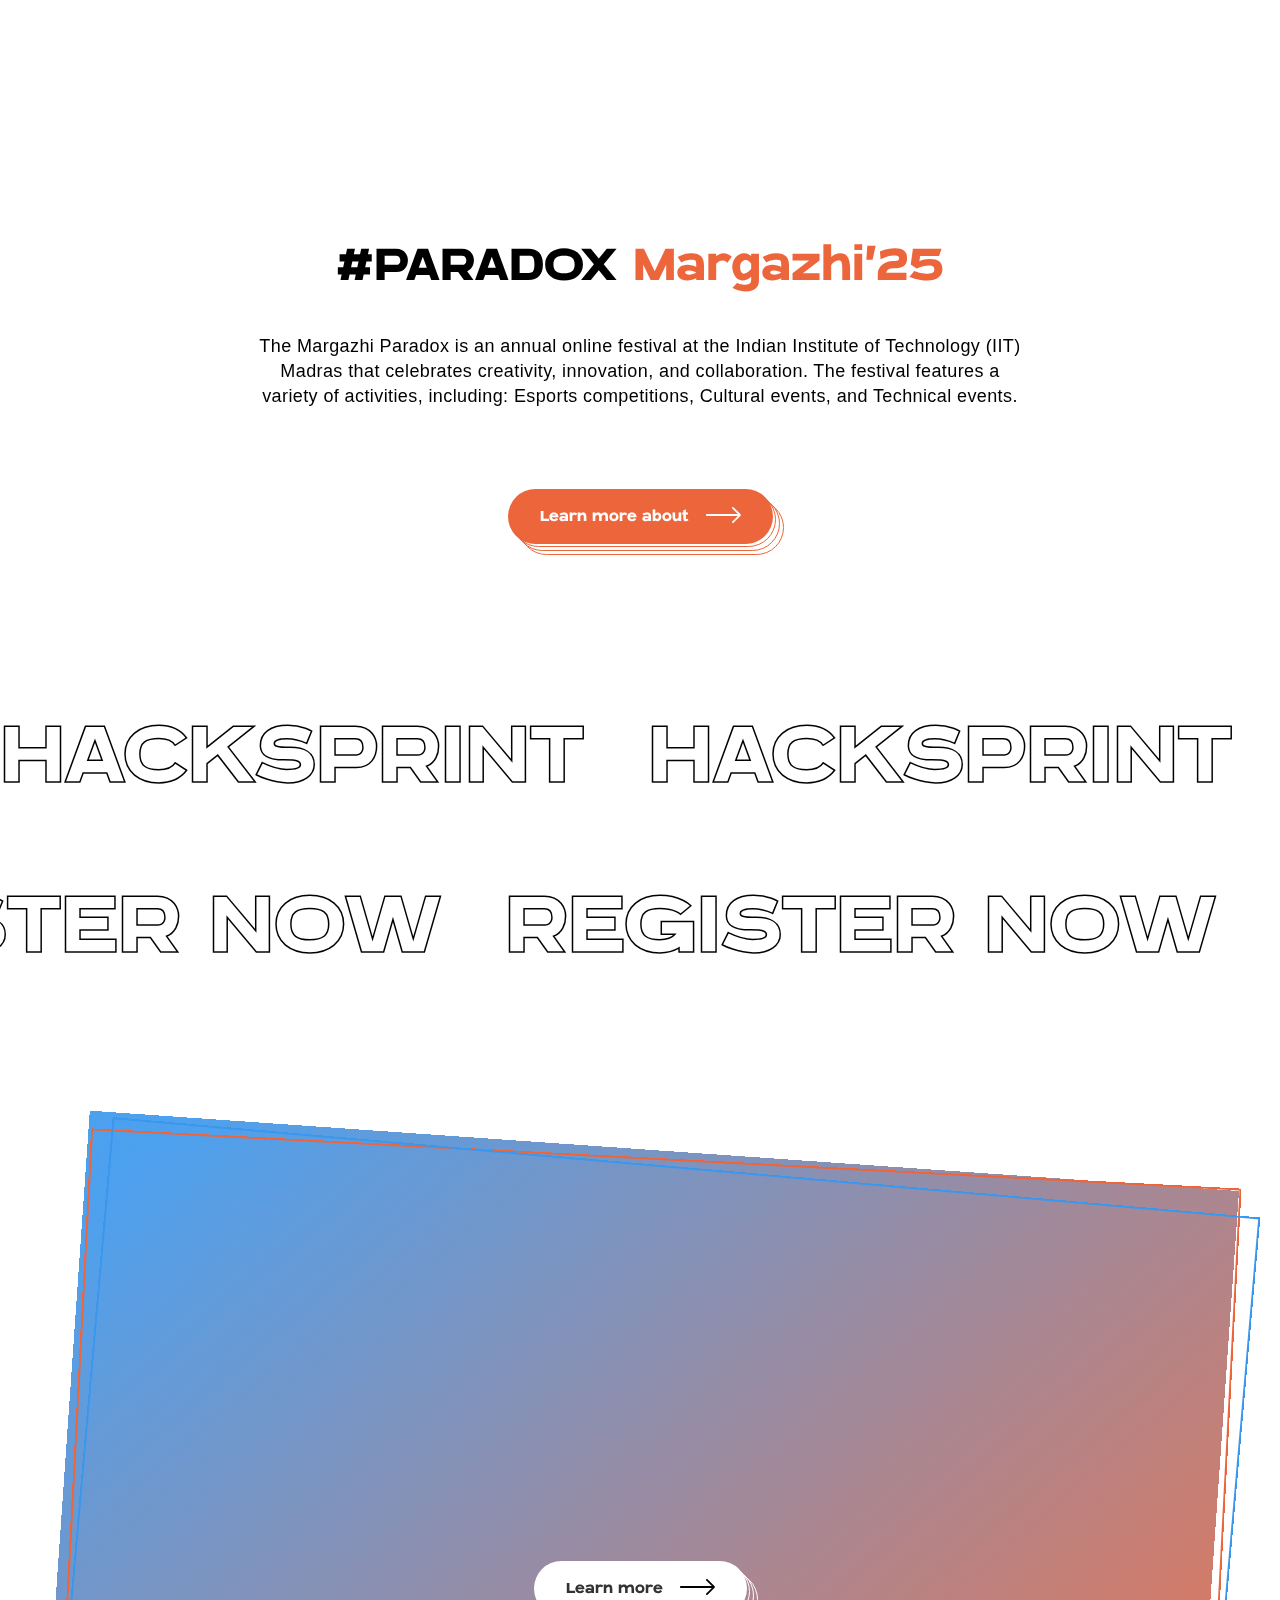
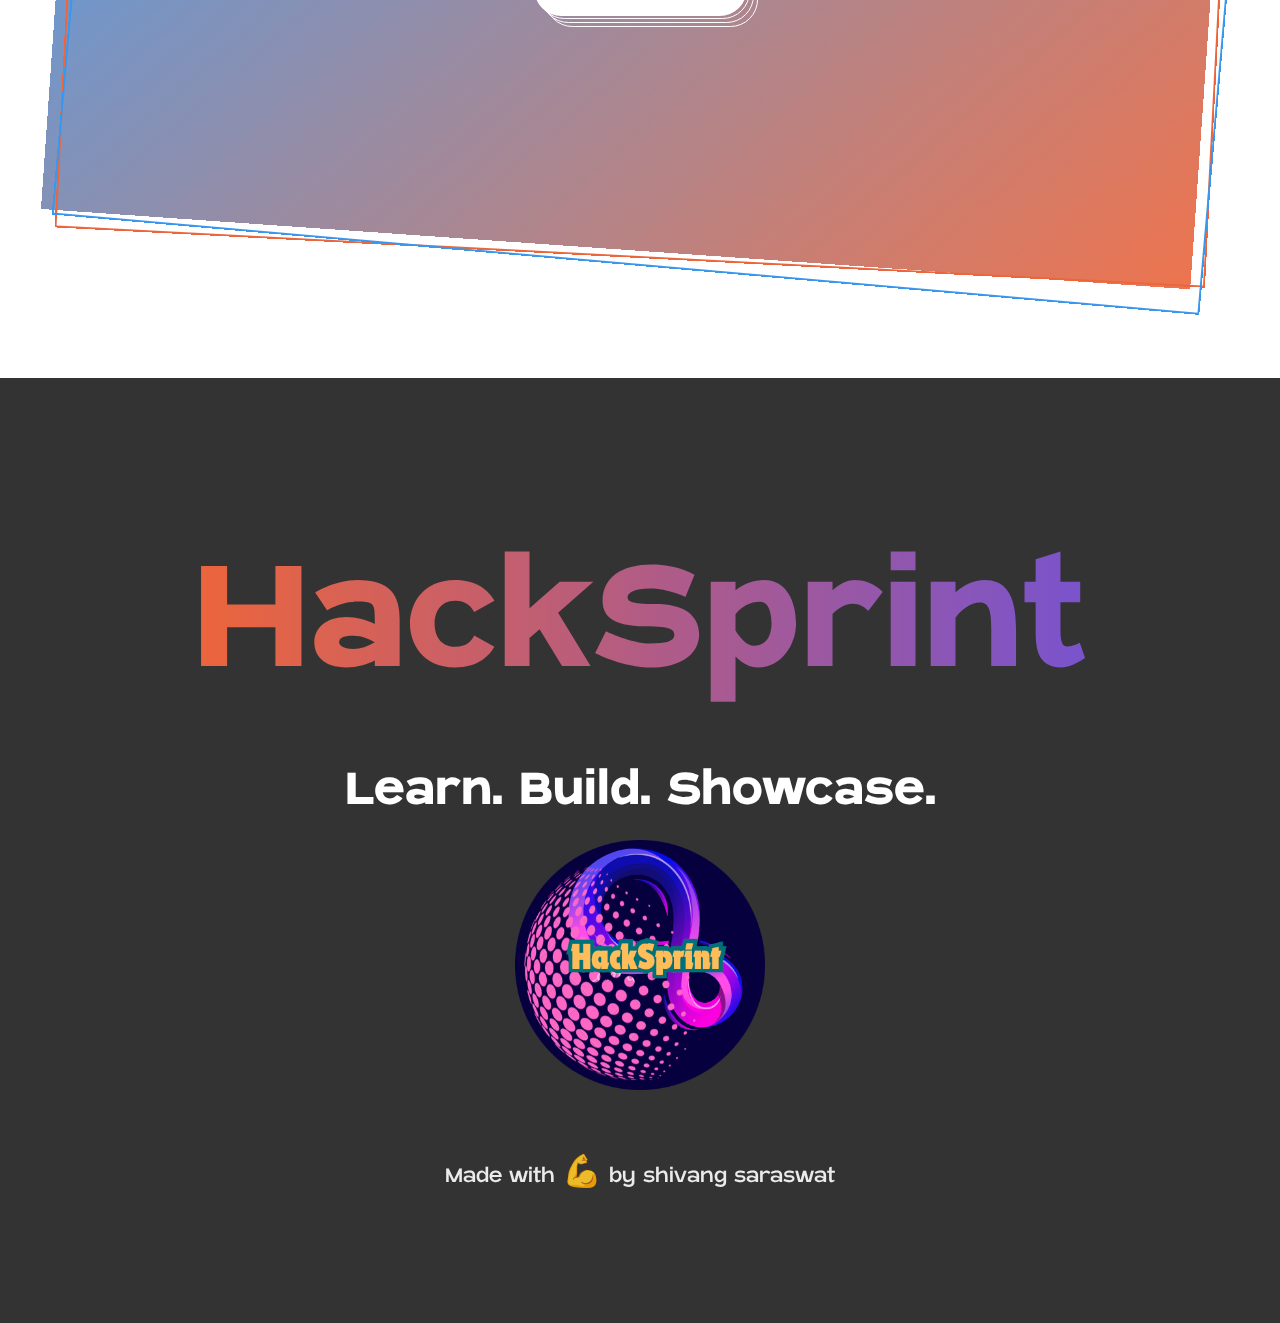
==== commit dce4fea5: "paradox-website-link-removed" ====
--- a/index.html
+++ b/index.html
@@ -1016,7 +1016,7 @@
       <h5 class="text-color-orange">Supported By</h5>
       <div class="margin-top-medium">
          <div class="sponsors-2-column-grid">
-            <a href="https://www.iitmparadox.org" target="_blank" class="sponsor-grid-link w-inline-block">
+            <a href="iitmparadox.org" target="_blank" class="sponsor-grid-link w-inline-block">
             <img src="images/paradox_logo.png" loading="lazy" alt="">
          </a>
             <!-- <a href=".com" class="sponsor-grid-link w-inline-block">
@@ -1130,7 +1130,7 @@
          <div class="margin-top-xlarge">
       </div>
          <div class="margin-top-medium">
-         <a href="https://www.iitmparadox.org/"  class="button-light w-inline-block">
+         <a href=".org/"  class="button-light w-inline-block">
          <div class="button-text">Learn more</div>
          <div class="svg-icon w-embed">
          <svg width="35" height="16" viewBox="0 0 35 16" fill="none" xmlns="http://www.w3.org/2000/svg">
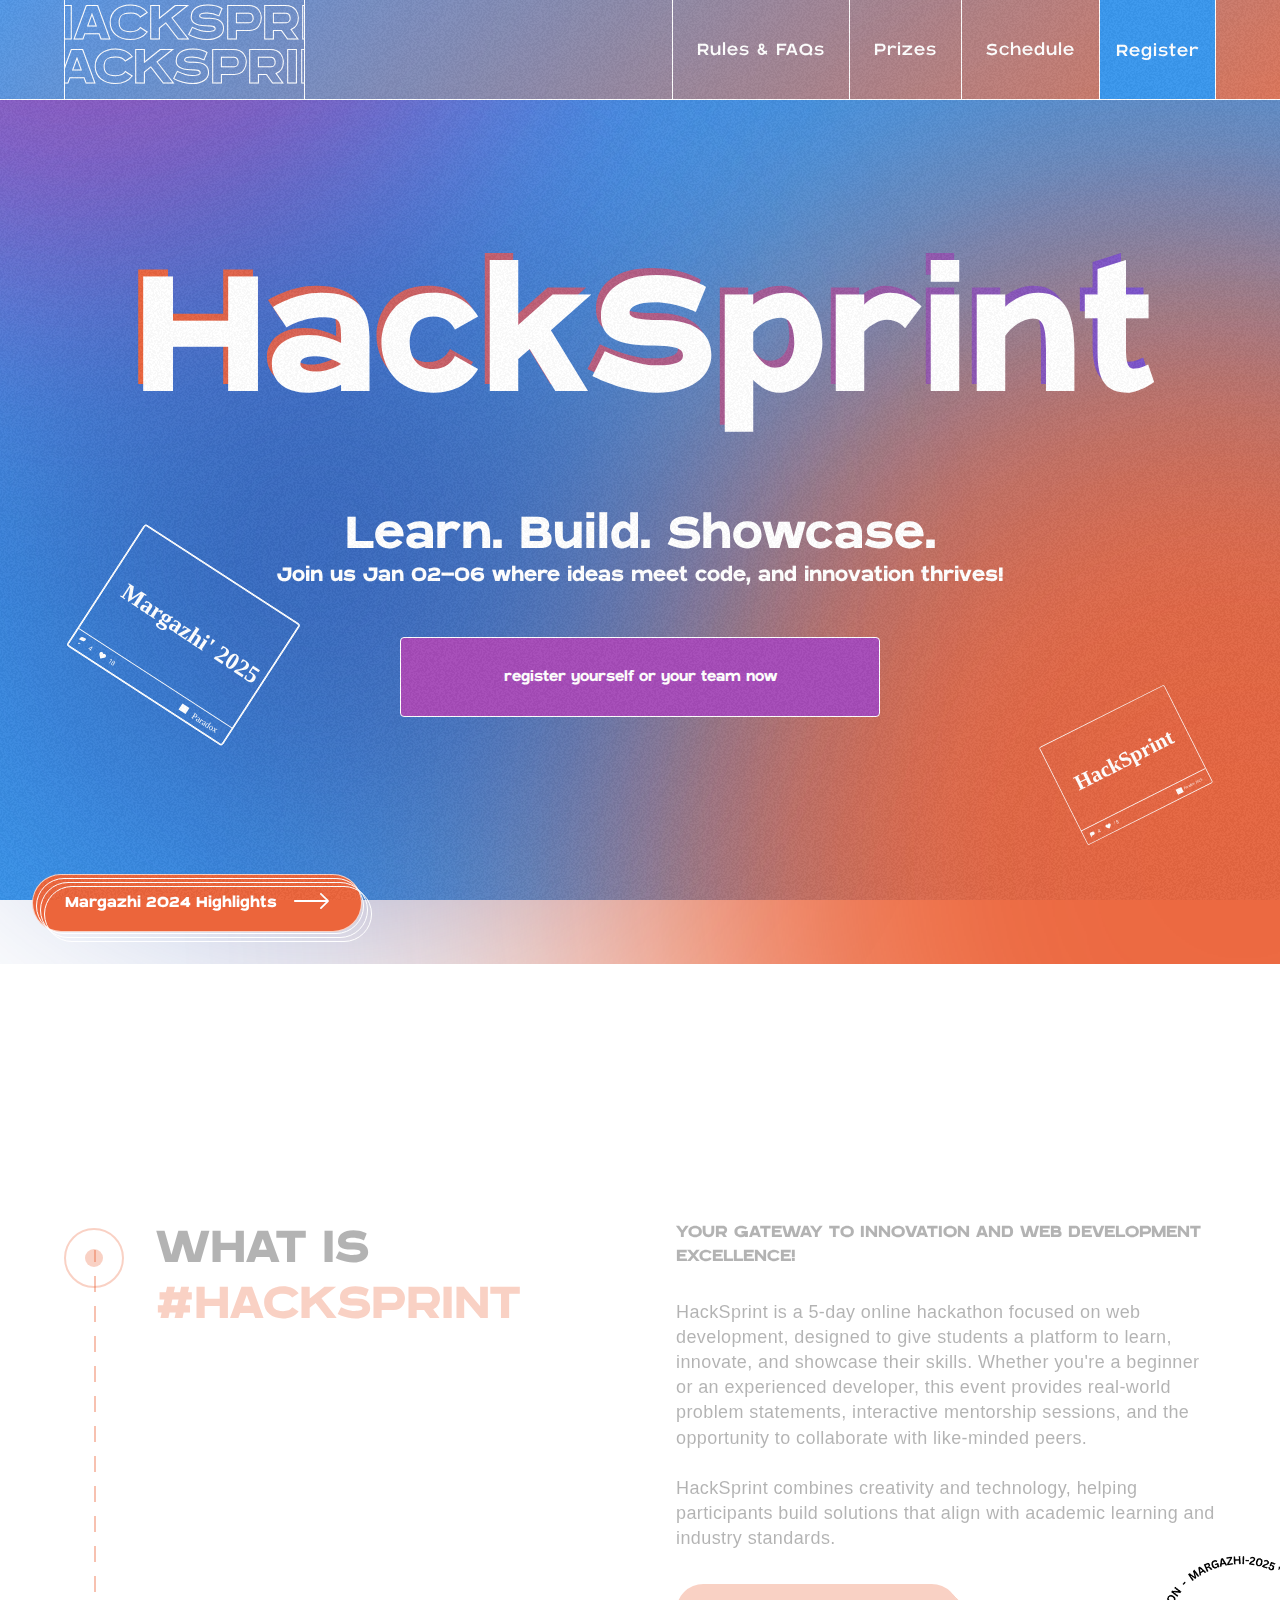
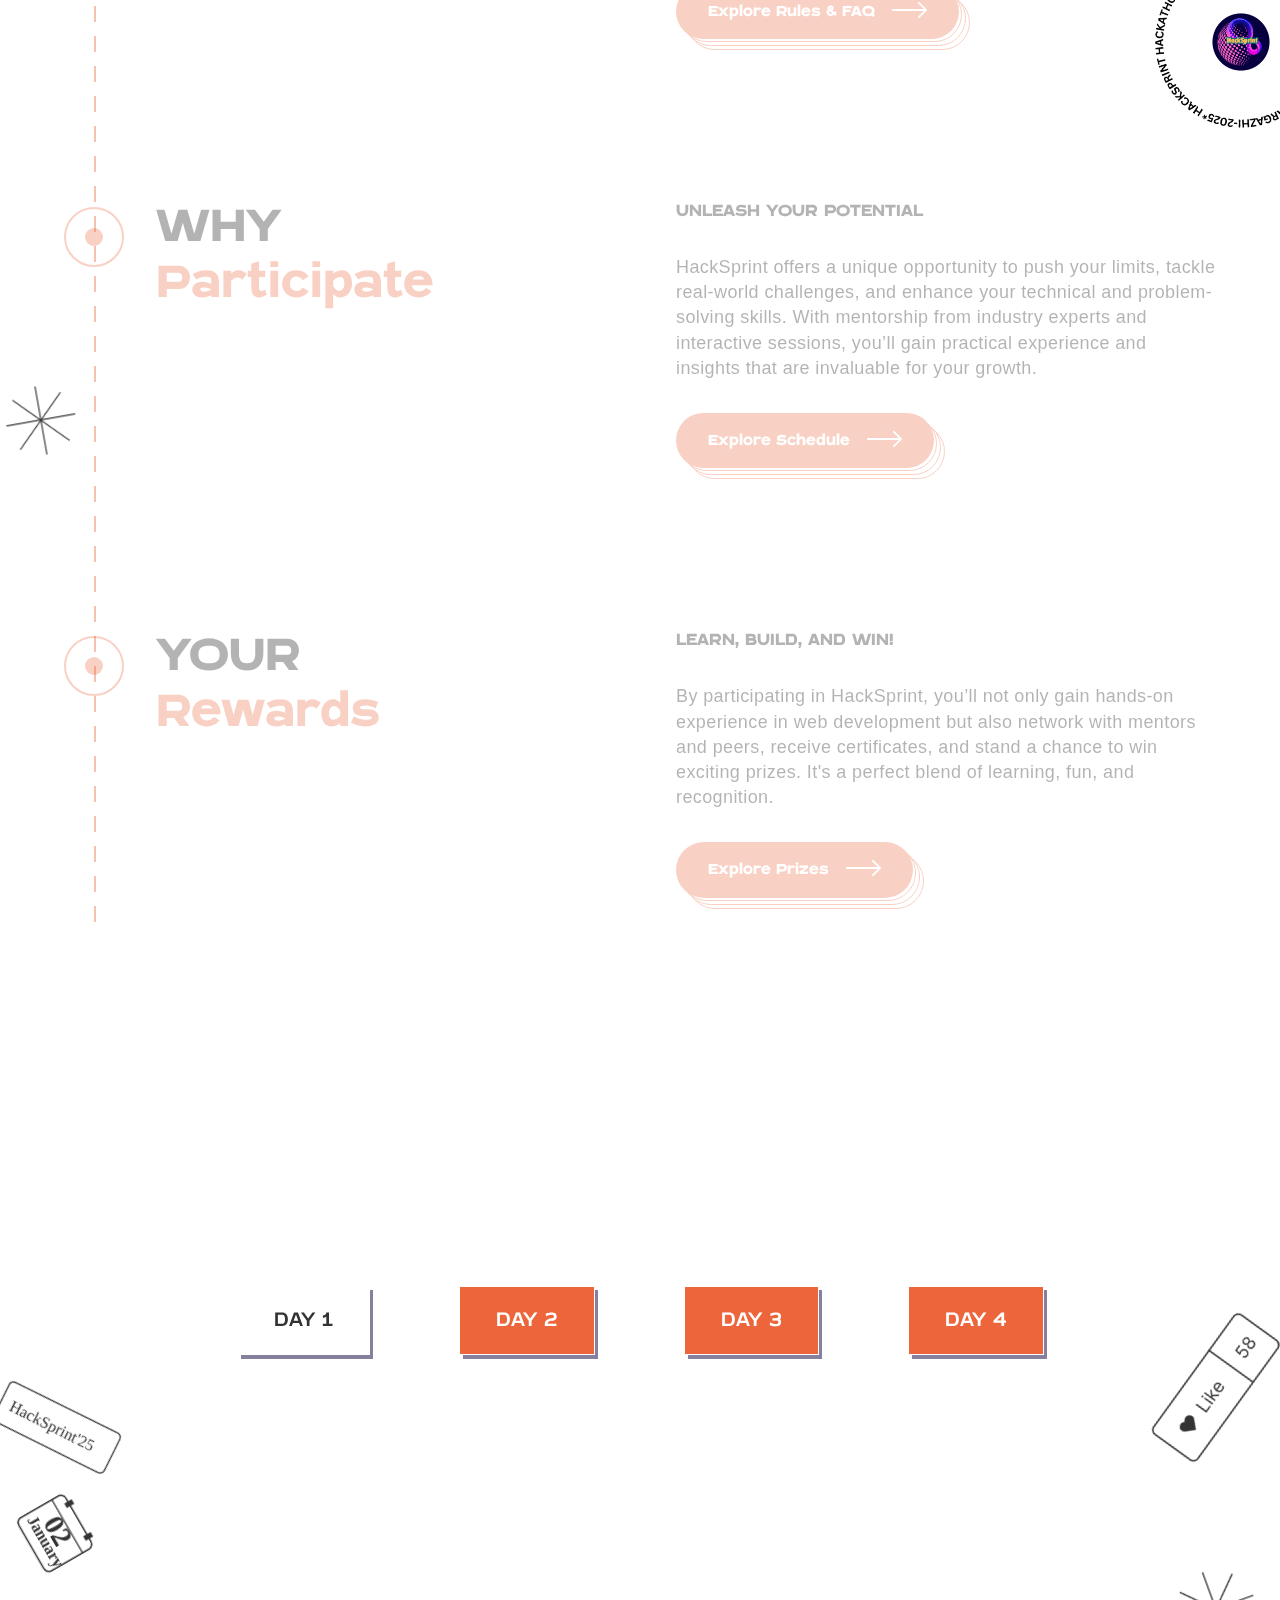
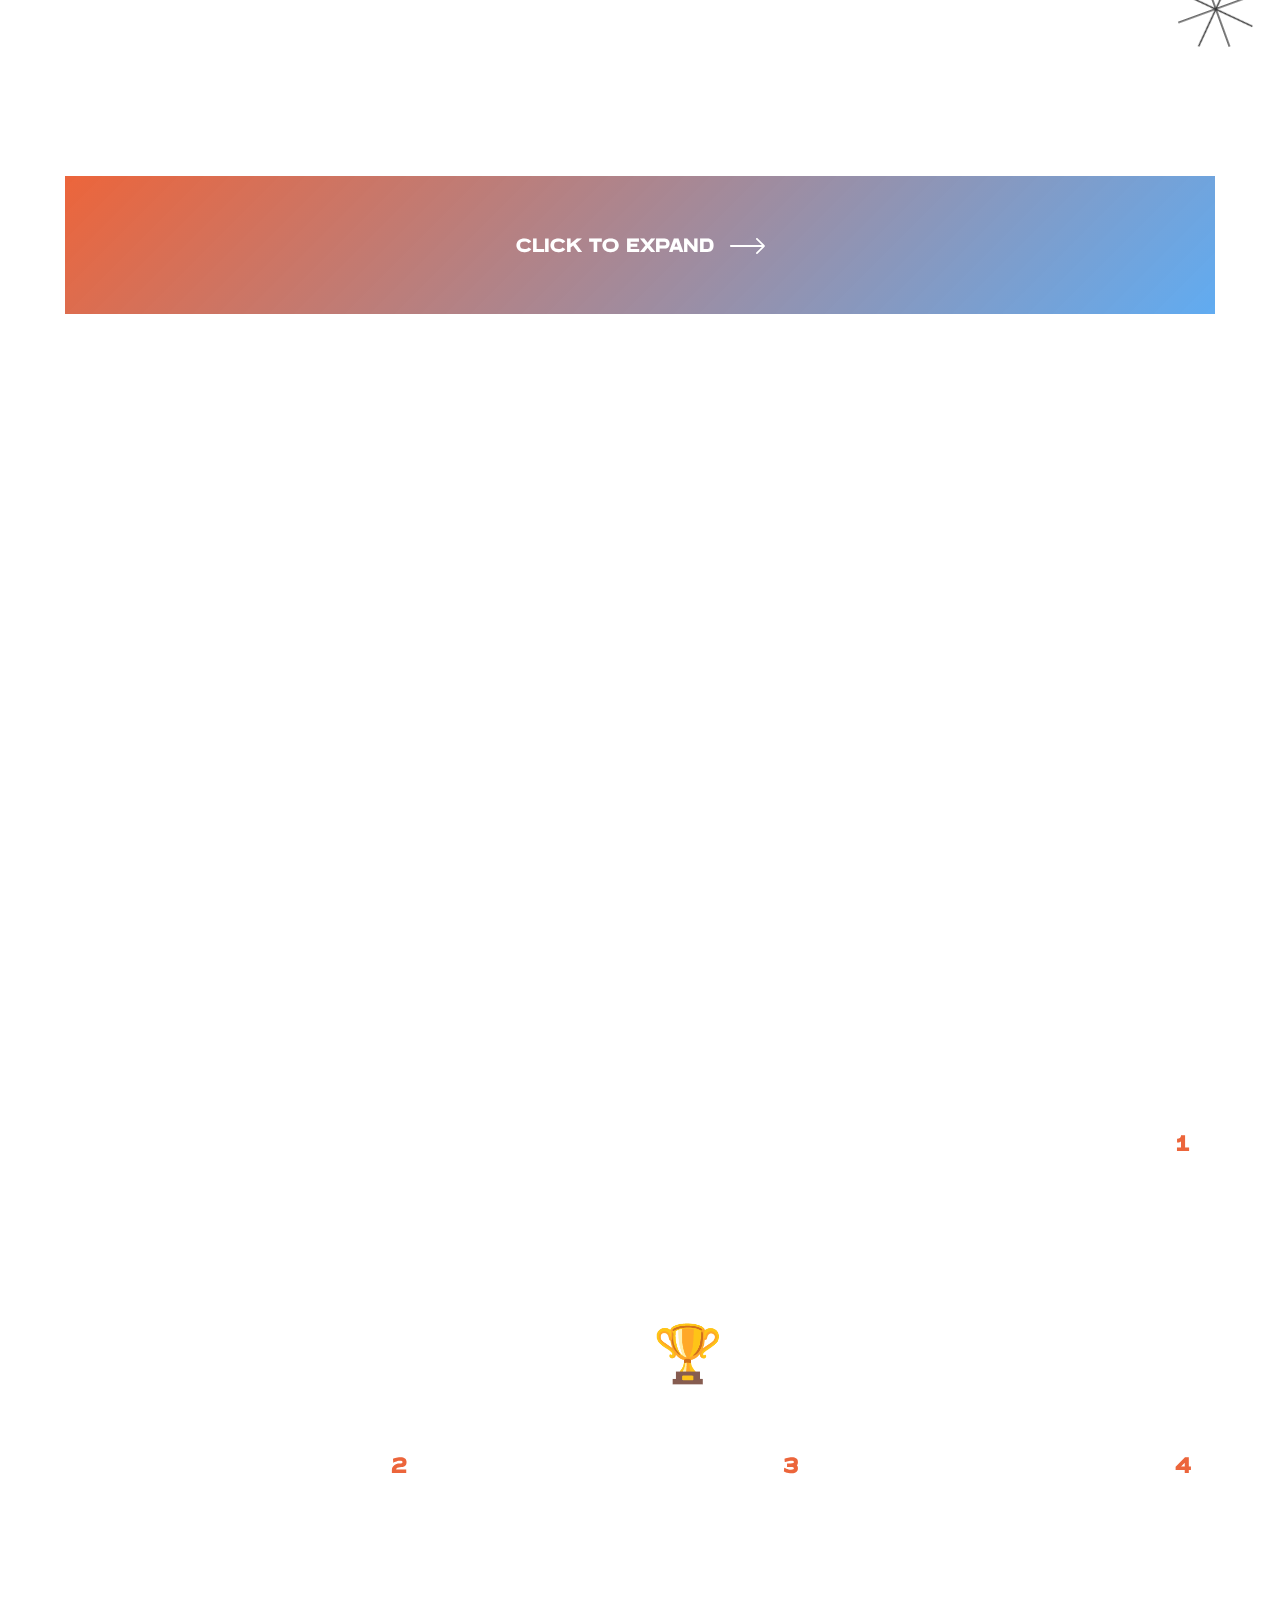
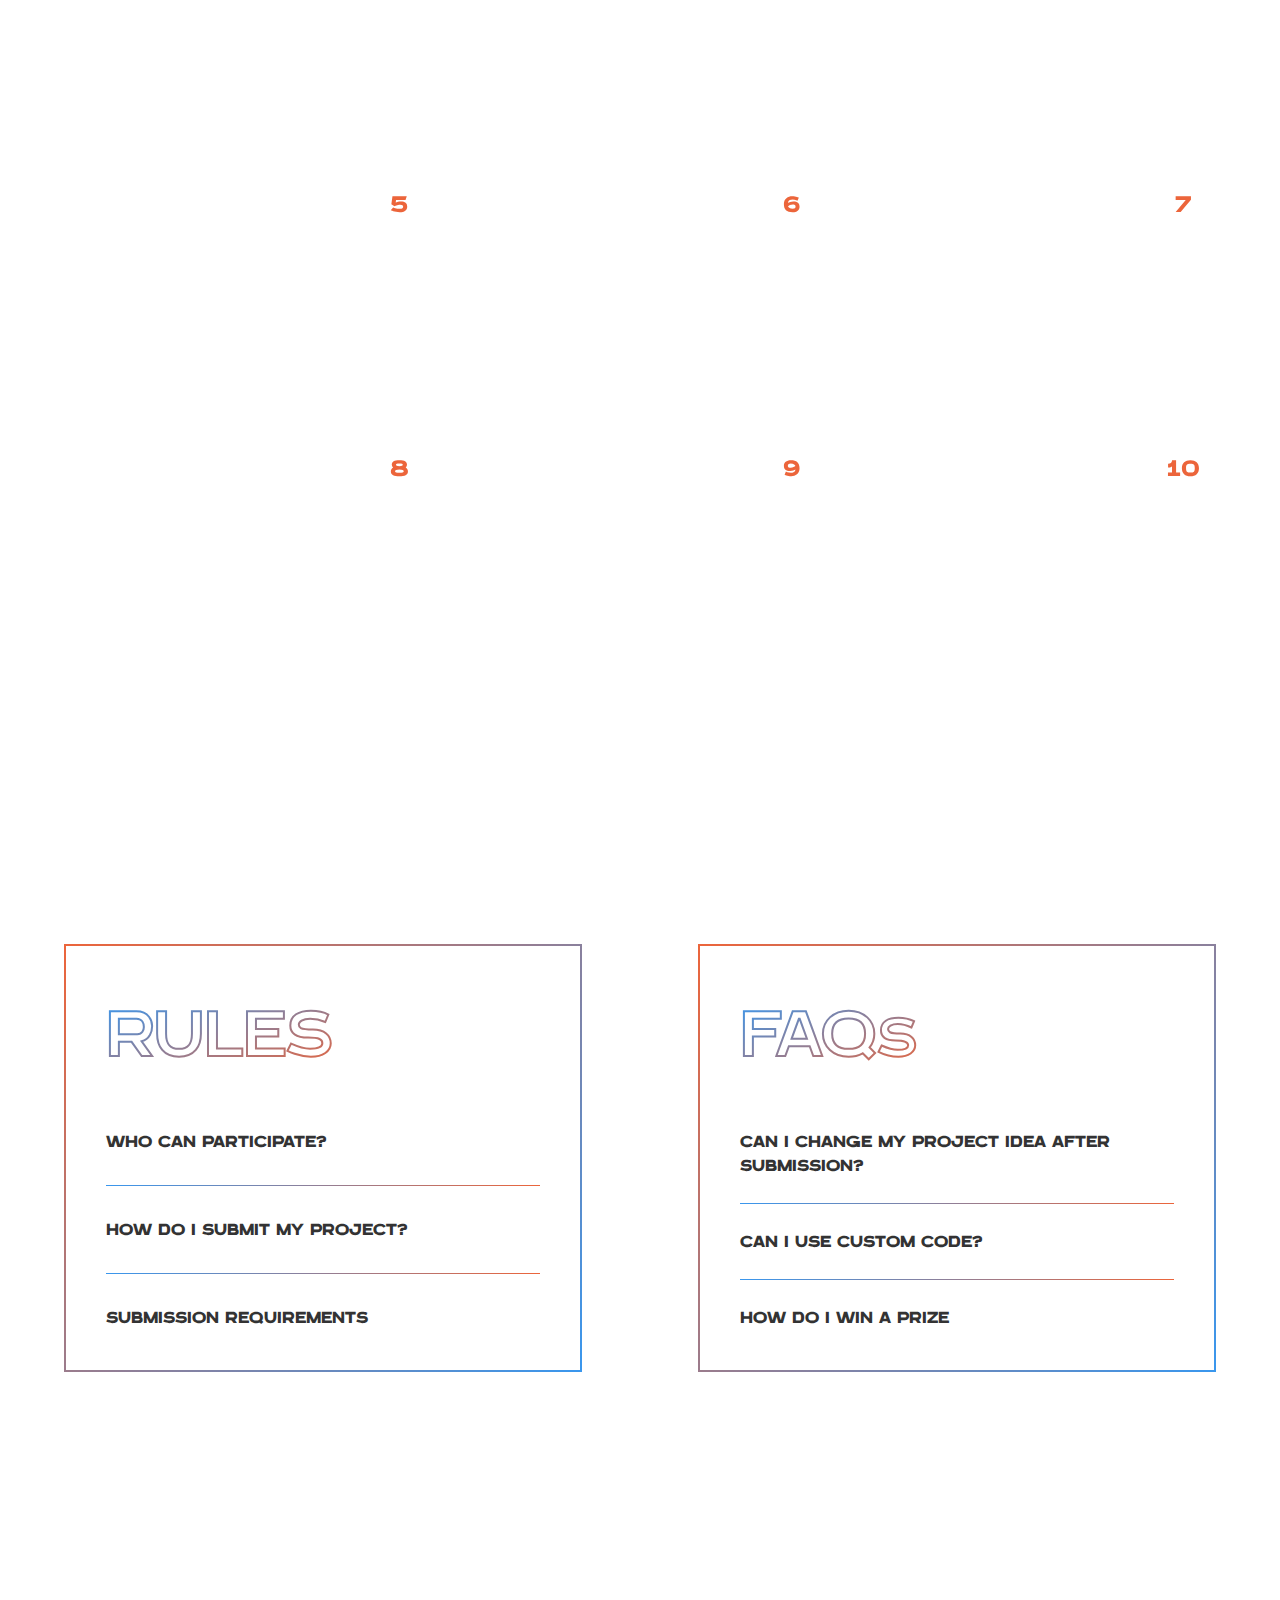
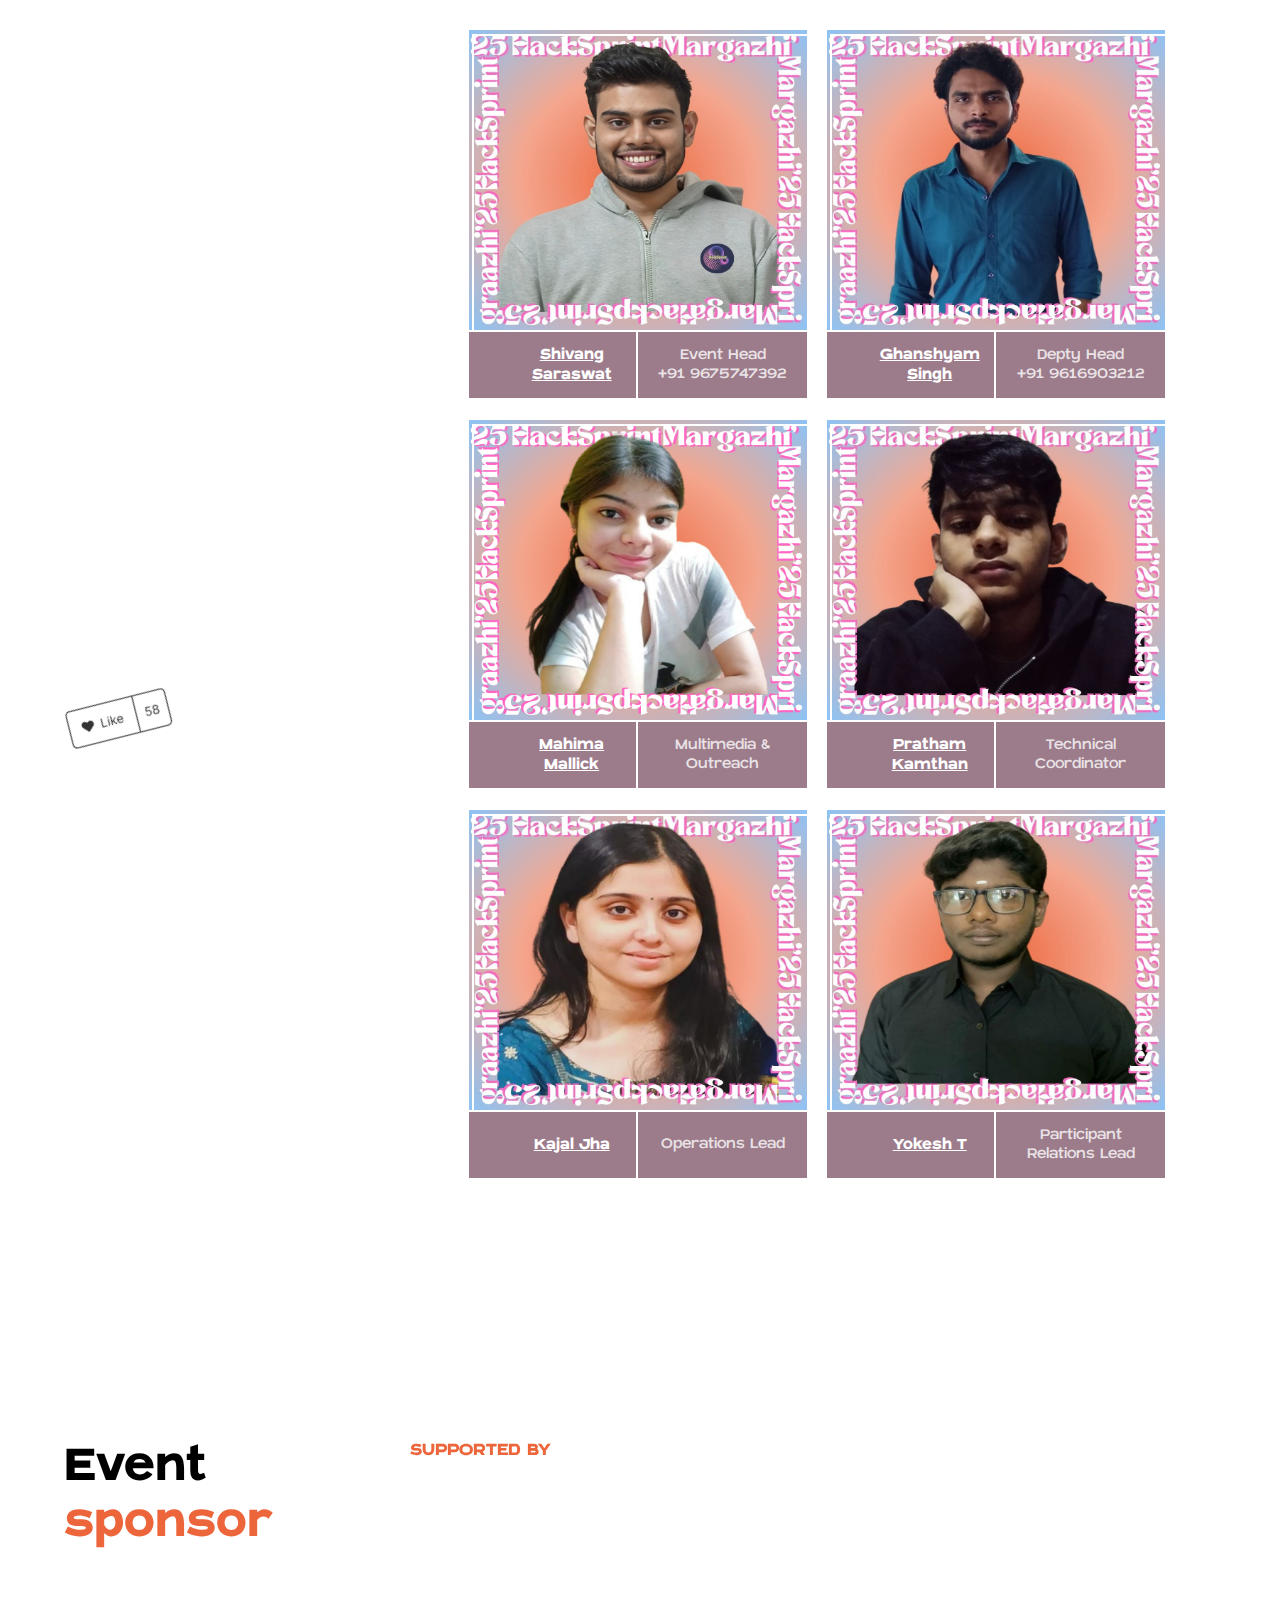
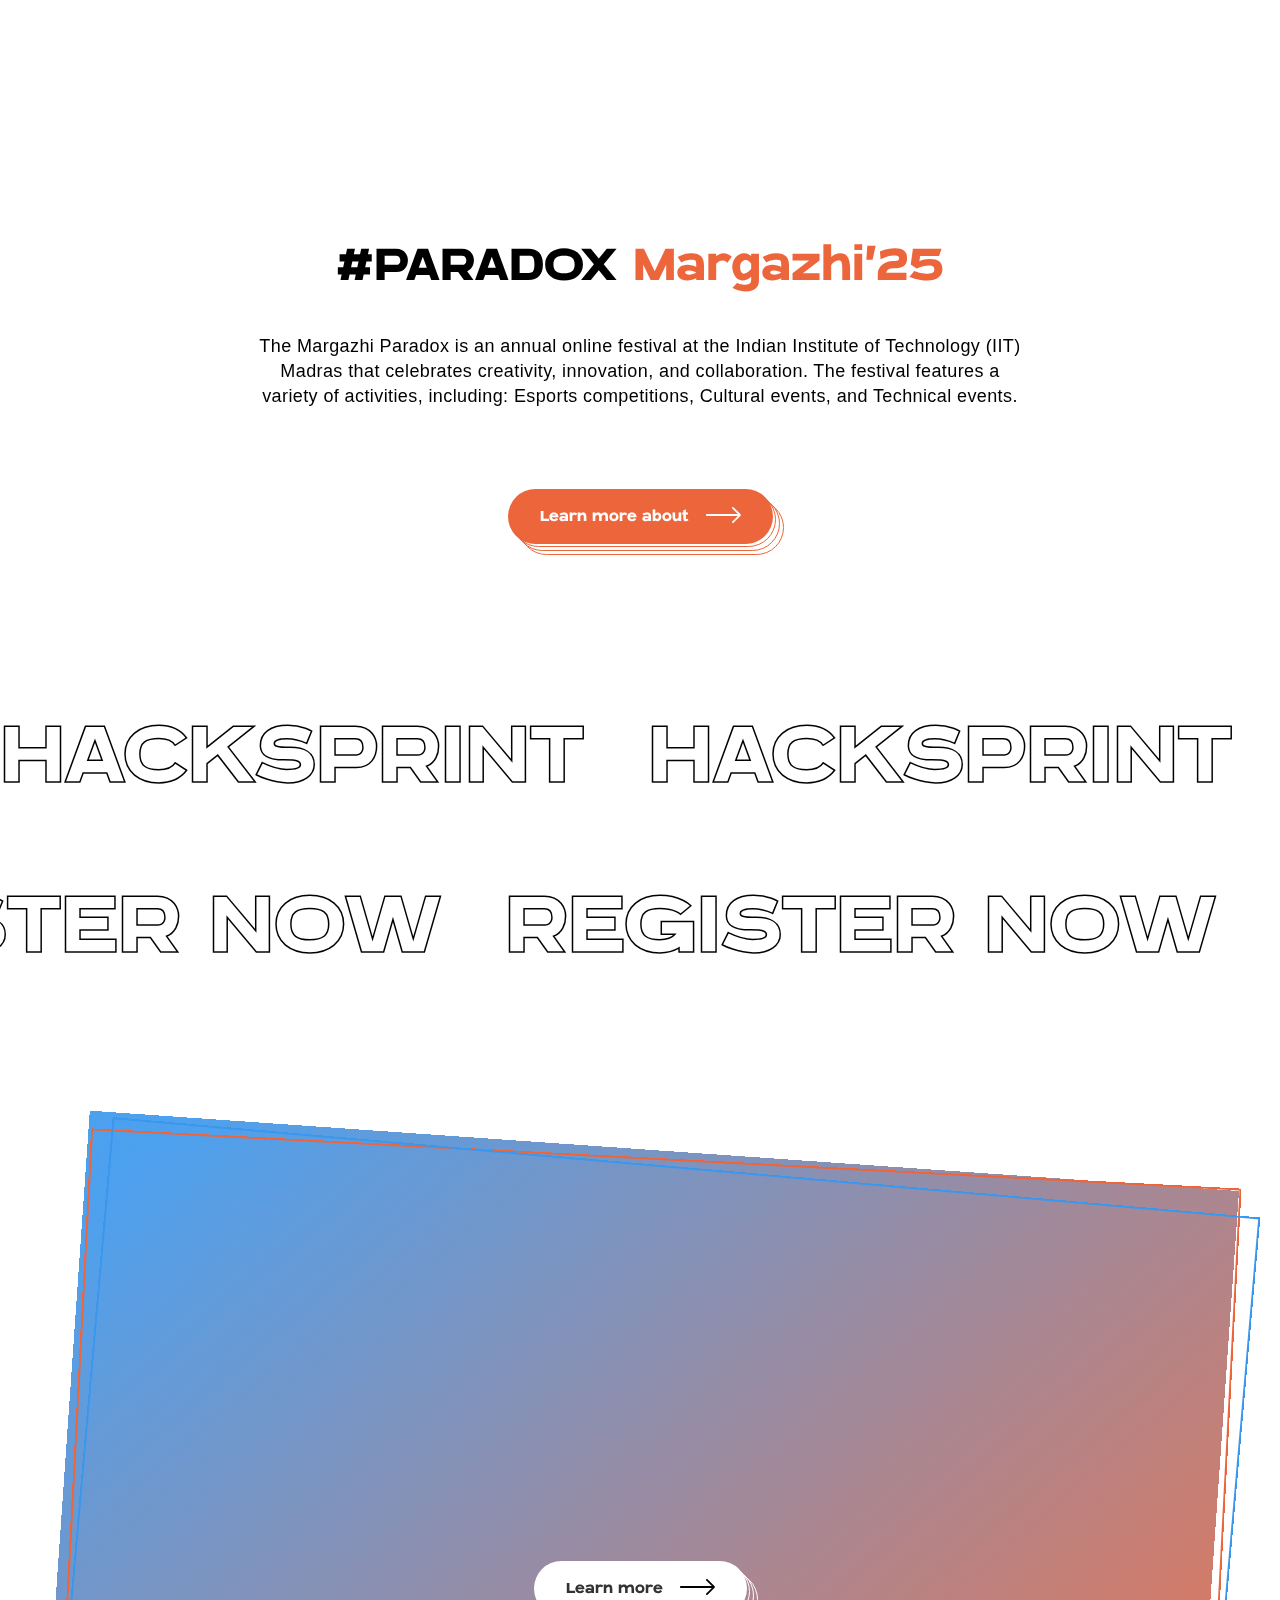
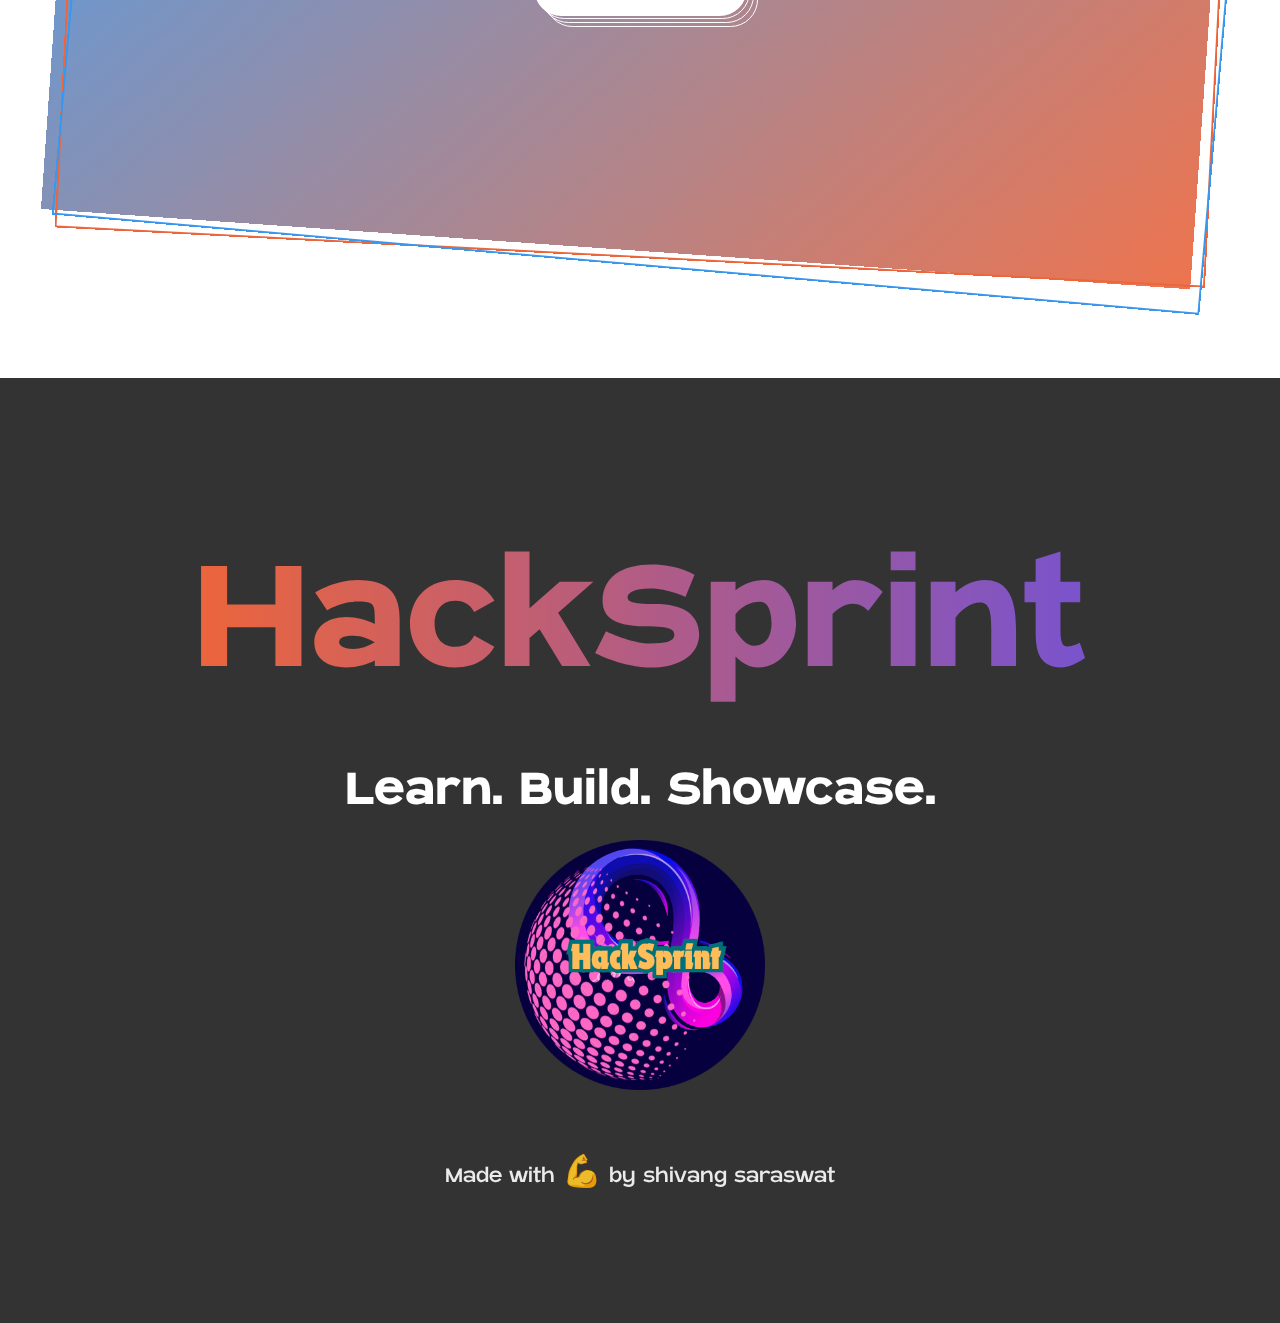
==== commit d91decef: "bug-fix" ====
--- a/index.html
+++ b/index.html
@@ -1016,7 +1016,7 @@
       <h5 class="text-color-orange">Supported By</h5>
       <div class="margin-top-medium">
          <div class="sponsors-2-column-grid">
-            <a href="iitmparadox.org" target="_blank" class="sponsor-grid-link w-inline-block">
+            <a href="#" target="_blank" class="sponsor-grid-link w-inline-block">
             <img src="images/paradox_logo.png" loading="lazy" alt="">
          </a>
             <!-- <a href=".com" class="sponsor-grid-link w-inline-block">
@@ -1130,7 +1130,7 @@
          <div class="margin-top-xlarge">
       </div>
          <div class="margin-top-medium">
-         <a href=".org/"  class="button-light w-inline-block">
+         <a href="#"  class="button-light w-inline-block">
          <div class="button-text">Learn more</div>
          <div class="svg-icon w-embed">
          <svg width="35" height="16" viewBox="0 0 35 16" fill="none" xmlns="http://www.w3.org/2000/svg">
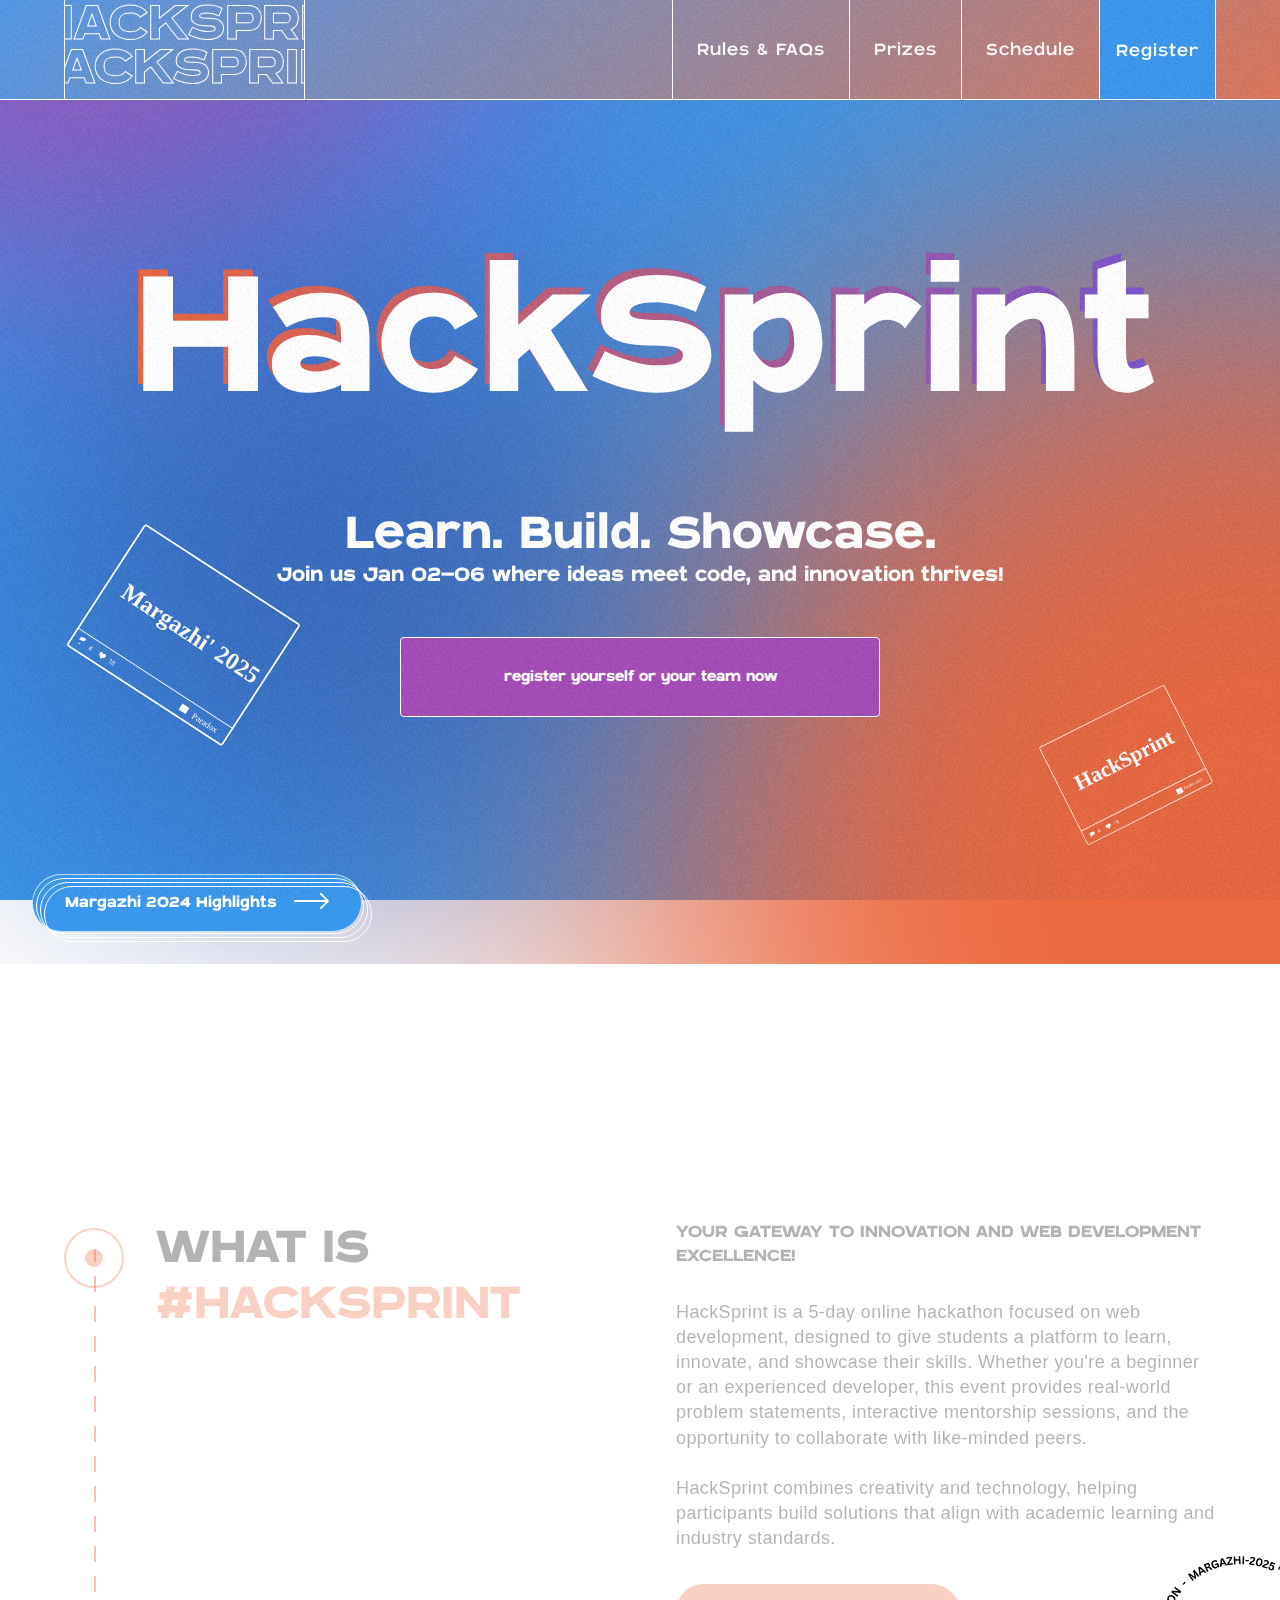
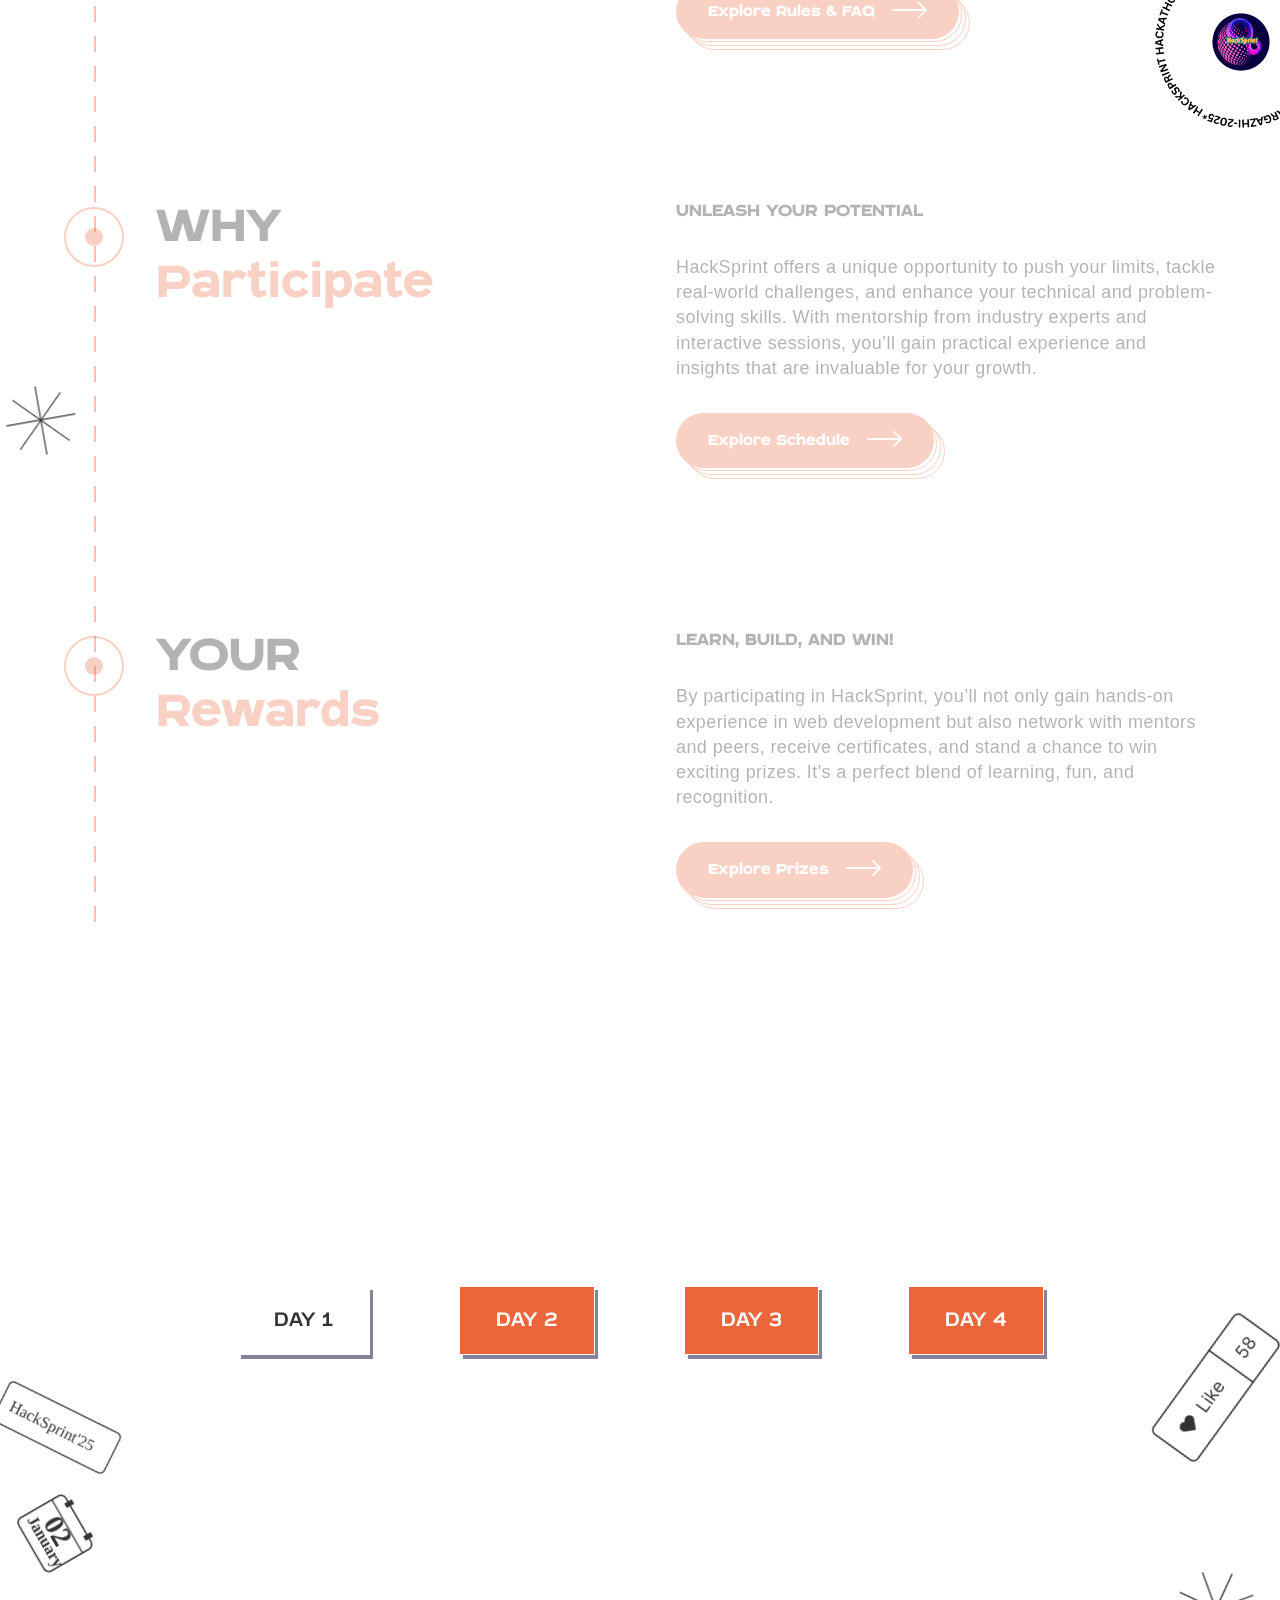
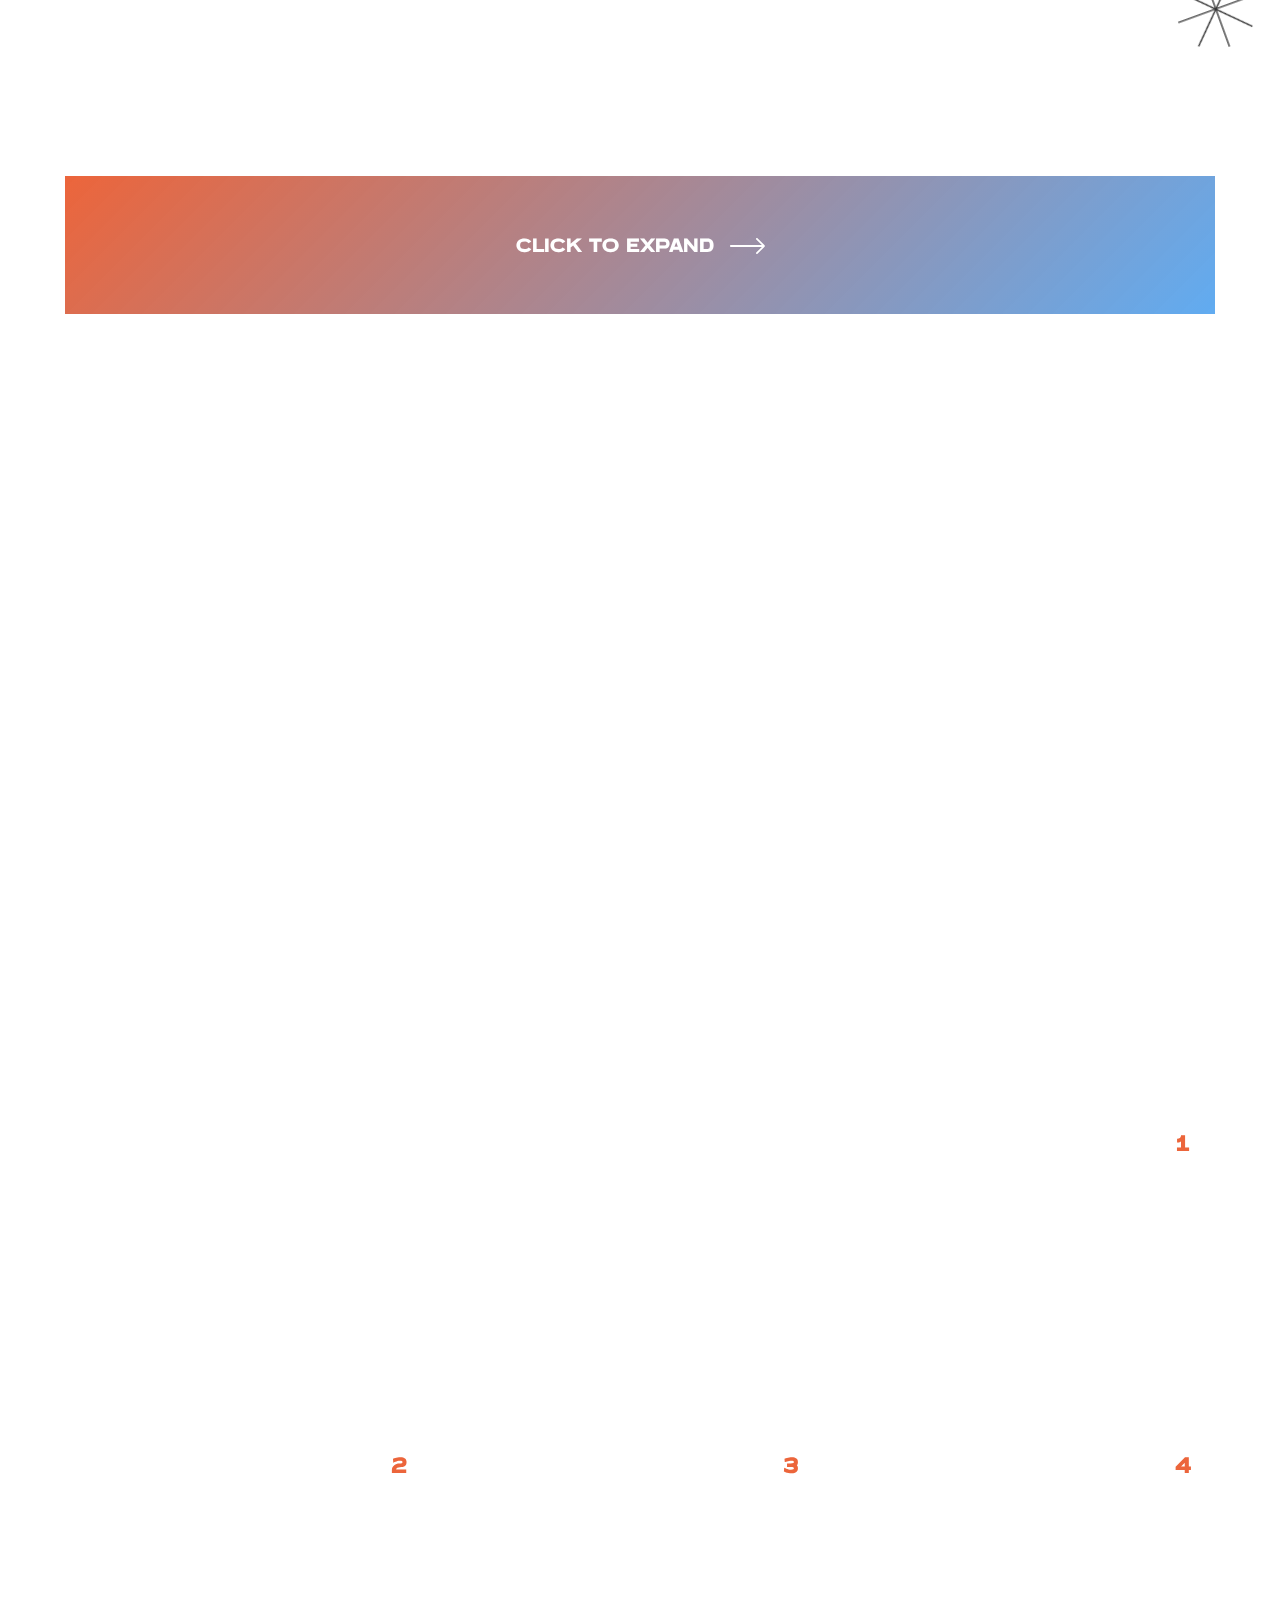
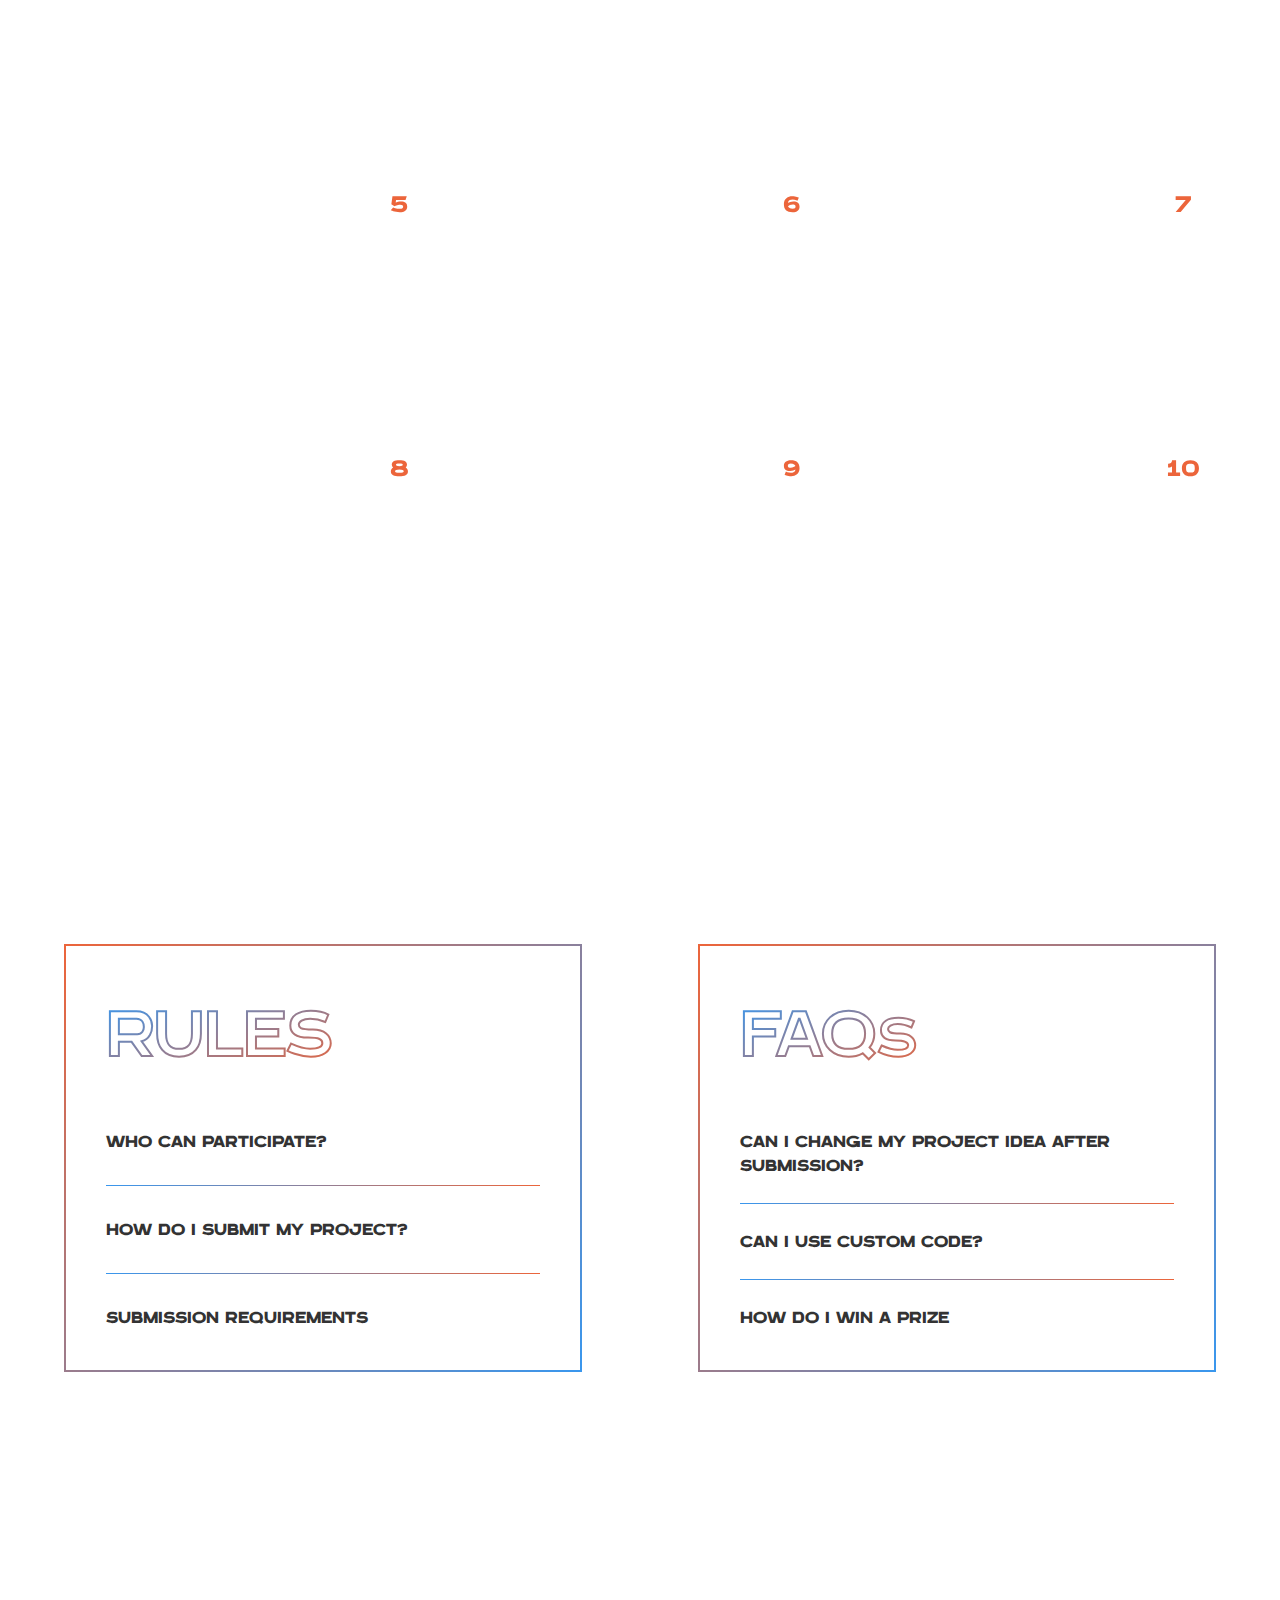
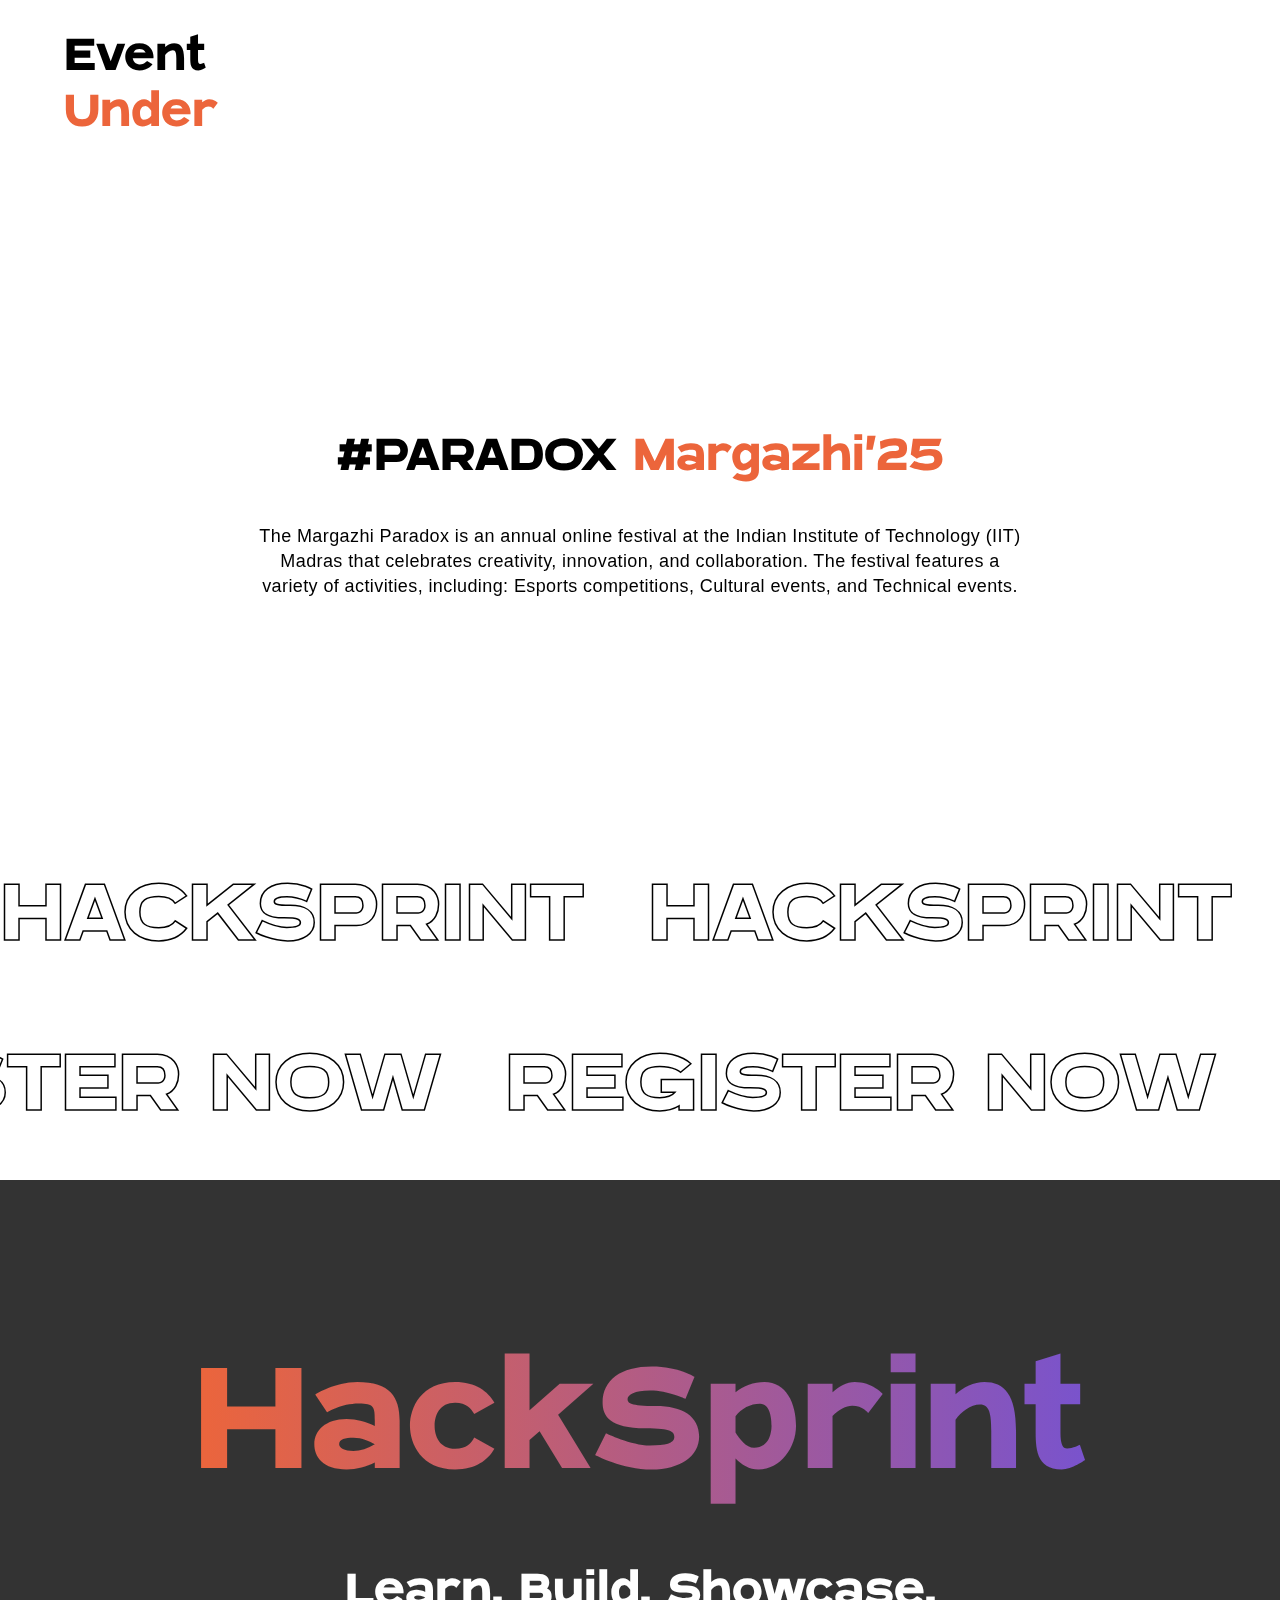
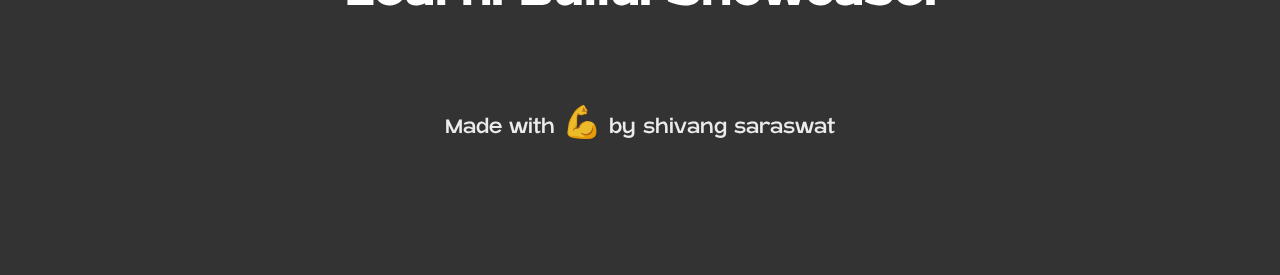
==== commit a4b385f0: "404-page" ====
--- a/index.html
+++ b/index.html
@@ -663,9 +663,9 @@
                   <div class="home-prizes-card-reward-wrapper margin-top-medium">
                      <div class="home-prizes-card-reward">
                      <h2>₹4,000</h2></div>
-                     <img src="images/60d0c73d5da10f57646ad584_curvyline-small.svg" loading="lazy" alt="" class="home-prizes-card-reward-separator">
+                     
                      <div class="home-prizes-card-reward">
-                     <h2>🏆 Trophy</h2></div>
+                     </div>
                     </div>
                      <div class="home-prizes-card-tag-wrapper">
                      <div class="home-prizes-card-tag-text">1</div></div></div>
@@ -865,7 +865,7 @@
 
     <!-- organizers section -->
 
-    <div id="organizers" data-w-id="0959d4e5-d389-ffb8-b15a-143fba703b42" class="section-home-organizers">
+    <!-- <div id="organizers" data-w-id="0959d4e5-d389-ffb8-b15a-143fba703b42" class="section-home-organizers">
       <div class="page-padding">
       <div class="container max-xlarge">
       <div class="padding-vertical-xlarge">
@@ -877,11 +877,11 @@
          <img src="images/60ce4c66a265885986ad5780_clone-img.svg" loading="lazy" alt="" class="organizers-graphic-2"></div>
          <div class="organizers_component">
          <div id="w-node-_0959d4e5-d389-ffb8-b15a-143fba703b4e-ba703b42" class="w-dyn-list">
-         <div role="list" class="collection-list w-dyn-items">
+         <div role="list" class="collection-list w-dyn-items"> -->
 
        <!-- photo-section -->
         <!-- 1 photo -->
-         <div role="listitem" class="w-dyn-item">
+         <!-- <div role="listitem" class="w-dyn-item">
          <div class="organizers_outline">
          <div><img src="images/shivang-img9.jpg" class="organizers_headshot"></div>
          <div class="organizers_outline-clone"></div>
@@ -894,9 +894,9 @@
          <div>Event Head <br> +91 9675747392</div></div>
       </div>
    </div>  
-</div>
+</div> -->
            <!-- 2 photo -->
-         <div role="listitem" class="w-dyn-item">
+         <!-- <div role="listitem" class="w-dyn-item">
          <div class="organizers_outline">
          <div>
          <img src="images/ghanshyam-img9.jpg" class="organizers_headshot"></div>
@@ -911,9 +911,9 @@
          <div>Depty Head <br>+91 9616903212</div></div>
       </div>
    </div>
-</div>    
+</div>     -->
             <!-- 3 photo -->
-         <div role="listitem" class="w-dyn-item">
+         <!-- <div role="listitem" class="w-dyn-item">
          <div class="organizers_outline">
          <div><img src="images/mahima-img99.png" class="organizers_headshot"></div>
          <div class="organizers_outline-clone"></div>
@@ -927,10 +927,10 @@
          <div>Multimedia & Outreach</div></div>
       </div>
    </div>
-</div>
+</div> -->
 
            <!-- 4 photo -->
-         <div role="listitem" class="w-dyn-item">
+         <!-- <div role="listitem" class="w-dyn-item">
          <div class="organizers_outline">
          <div><img src="images/pratham-img9.jpg" class="organizers_headshot"></div>
          <div class="organizers_outline-clone"></div>
@@ -944,9 +944,9 @@
          <div>Technical Coordinator</div></div>
       </div>
    </div>   
-</div>
+</div> -->
             <!-- 5 photo -->
-         <div role="listitem" class="w-dyn-item">
+         <!-- <div role="listitem" class="w-dyn-item">
          <div class="organizers_outline">
          <div><img src="images/kaja-img9.jpg" class="organizers_headshot"></div>
          <div class="organizers_outline-clone"></div>
@@ -960,10 +960,10 @@
          <div>Operations Lead</div></div>
       </div>   
    </div>
-</div>
+</div> -->
 
            <!-- 6 photo -->
-         <div role="listitem" class="w-dyn-item">
+         <!-- <div role="listitem" class="w-dyn-item">
          <div class="organizers_outline">
          <div><img src="images/yokesh-img44.jpg" class="organizers_headshot"></div>
          <div class="organizers_outline-clone"></div>
@@ -976,7 +976,8 @@
          <div class="organizers_info-designation">
          <div>Participant Relations Lead</div>
       </div>
-   </div>
+   </div> -->
+
 </div></div></div></div></div></div></div></div></div></div>
         
         
@@ -991,7 +992,7 @@
    <div class="sponsors-content-wrapper">
    <div class="sponsors-content-left">
    <h2>Event<span class="text-color-orange">
-   <br>sponsor</span></h2>
+   <br>Under</span></h2>
    <!-- <img src="images/60d0dcc4e13b23d4cfd5c078_cloneboxesblack.svg" loading="lazy" alt="" class="sponsors-graphic-1">
    <img src="images/60cf33c1681c89fbcbee606c_podium.svg" loading="lazy" alt="" class="sponsors-graphic-2"> -->
    <div class="margin-top-medium">
@@ -1013,17 +1014,17 @@
 </div>
    
    <div class="sponsors-content-right">
-      <h5 class="text-color-orange">Supported By</h5>
-      <div class="margin-top-medium">
+      
+      <!-- <div class="margin-top-medium"> -->
          <div class="sponsors-2-column-grid">
             <a href="#" target="_blank" class="sponsor-grid-link w-inline-block">
-            <img src="images/paradox_logo.png" loading="lazy" alt="">
+            <img src="images/Margazhi Logo.png" loading="lazy" alt="">
          </a>
             <!-- <a href=".com" class="sponsor-grid-link w-inline-block">
             <img src="images/60d175635d03bd3e6c9f827e_Finsweet.png" loading="lazy" alt="">
          </a> -->
       </div>
-   </div>
+   <!-- </div> -->
             <!-- <div class="sponsors-curvyline-wrapper">
             <div class="sponsors-curvyline-track second">
             <img src="images/60d0f6e310182b2e2b29de1c_Group%20721.svg" alt="" class="sponsors-curvyline-image-1"></div></div> -->
@@ -1046,19 +1047,17 @@
          <img src="images/60d0cdb1ad69f9083ac40600_starblue.svg" loading="lazy" alt="" class="archives-star-1">
          <img src="images/60d0cd04a9f925267ac92d72_star-orange.svg" loading="lazy" alt="" class="archives-star-2">
          <div class="margin-top-large">
-         <div class="button-centerer">
-         <a href="https://www.instagram.com/paradox_iitmadras/p/DDH1jXZzPM1/" style="background-color:rgb(236,101,59)" target="_blank" class="button w-inline-block">
-         <div class="button-text">Learn more about</div>
+         
+        
          <div class="svg-icon w-embed">
          <svg width="35" height="16" viewBox="0 0 35 16" fill="none" xmlns="http://www.w3.org/2000/svg">
 <path fill-rule="evenodd" clip-rule="evenodd" d="M0 8C0 7.76429 0.0936374 7.53823 0.260313 7.37155C0.426989 7.20487 0.653049 7.11124 0.888764 7.11124H31.8512L26.2573 1.51913C26.0904 1.35225 25.9966 1.1259 25.9966 0.889887C25.9966 0.653874 26.0904 0.427528 26.2573 0.260642C26.4242 0.0937554 26.6505 5.56065e-09 26.8865 0C27.1225 -5.56065e-09 27.3489 0.0937555 27.5158 0.260642L34.6259 7.37075C34.7086 7.45331 34.7743 7.55139 34.8191 7.65937C34.8639 7.76734 34.887 7.8831 34.887 8C34.887 8.1169 34.8639 8.23266 34.8191 8.34063C34.7743 8.44861 34.7086 8.54669 34.6259 8.62924L27.5158 15.7394C27.3489 15.9062 27.1225 16 26.8865 16C26.6505 16 26.4242 15.9062 26.2573 15.7394C26.0904 15.5725 25.9966 15.3461 25.9966 15.1101C25.9966 14.8741 26.0904 14.6478 26.2573 14.4809L31.8512 8.88876H0.888764C0.653049 8.88876 0.426989 8.79513 0.260313 8.62845C0.0936374 8.46178 0 8.23571 0 8Z" fill="white"></path>
 </svg></div>
 
-<div class="button-bg-clone-wrapper">
-   <div class="button-bg-clone clone-1"></div>
-   <div class="button-bg-clone clone-2"></div>
-   <div class="button-bg-clone clone-3"></div>
-</div></a></div></div></div></div></div></div></div>
+
+</a></div></div></div></div></div>
+
+</div></div>
 
 <!-- PARADOX-Margazhi-promotion section start -->
 
@@ -1080,10 +1079,12 @@
          
          <div class="home-marquee-curvyline-wrapper bottom">
          <div style="-webkit-transform:translate3d(0px, 0, 0) scale3d(1, 1, 1) rotateX(0) rotateY(0) rotateZ(0) skew(0, 0);-moz-transform:translate3d(0px, 0, 0) scale3d(1, 1, 1) rotateX(0) rotateY(0) rotateZ(0) skew(0, 0);-ms-transform:translate3d(0px, 0, 0) scale3d(1, 1, 1) rotateX(0) rotateY(0) rotateZ(0) skew(0, 0);transform:translate3d(0px, 0, 0) scale3d(1, 1, 1) rotateX(0) rotateY(0) rotateZ(0) skew(0, 0)" class="home-marquee-curvyline-flex">
+         <!-- <img src="images/60cfc6f55253146ab53cffdc_curvyline-black.svg" loading="lazy" alt="" class="home-marquee-curvyline">
          <img src="images/60cfc6f55253146ab53cffdc_curvyline-black.svg" loading="lazy" alt="" class="home-marquee-curvyline">
          <img src="images/60cfc6f55253146ab53cffdc_curvyline-black.svg" loading="lazy" alt="" class="home-marquee-curvyline">
-         <img src="images/60cfc6f55253146ab53cffdc_curvyline-black.svg" loading="lazy" alt="" class="home-marquee-curvyline">
-         <img src="images/60cfc6f55253146ab53cffdc_curvyline-black.svg" loading="lazy" alt="" class="home-marquee-curvyline"></div></div>
+         <img src="images/60cfc6f55253146ab53cffdc_curvyline-black.svg" loading="lazy" alt="" class="home-marquee-curvyline"> -->
+      
+      </div></div>
 
          <div class="home-marquee-row">
          <div class="home-marquee-row-track-top">
@@ -1109,7 +1110,7 @@
       
       
       
-      <div data-w-id="663793f2-0cb1-2da3-4239-1fcb53e346b9" class="section-home-gather">
+      <!-- <div data-w-id="663793f2-0cb1-2da3-4239-1fcb53e346b9" class="section-home-gather">
       
          <div class="page-padding">
          <div class="container">
@@ -1141,7 +1142,10 @@
    <div class="button-bg-clone clone-1 light"></div>
    <div class="button-bg-clone clone-2 light"></div>
    <div class="button-bg-clone clone-3 light"></div></div></a></div>
-   <img src="images/60d07090f6453254b4cc5f4e_keyboard.svg" loading="lazy" alt="" class="gather-floating-img-2"></div></div></div></div></div></div></main>
+   <img src="images/60d07090f6453254b4cc5f4e_keyboard.svg" loading="lazy" alt="" class="gather-floating-img-2"></div></div></div></div></div></div> -->
+
+
+</main>
    
   
   
@@ -1166,7 +1170,7 @@
 
    <div style="font-size:14vw;" class="maintext">HackSprint</div><br>
    <h2>Learn. Build. Showcase.</h2><br>
-   <img src="images/cropped_image.png" style="width:250px;height:250px;" style="font-size:14vw;">
+   
             <div class="micro-text">
                <div>
                   <div class="margin-top-large">
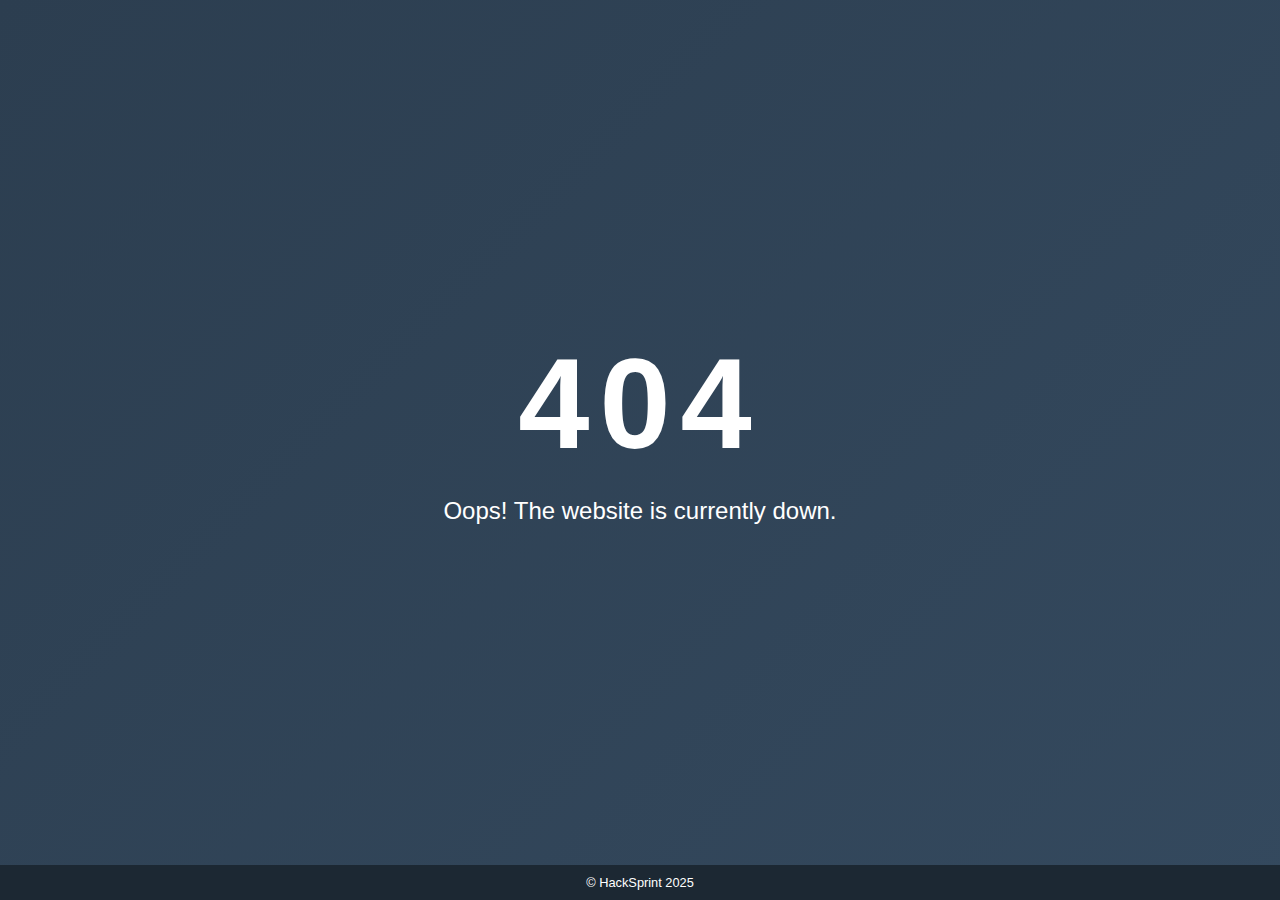
==== commit 43bded74: "site-down" ====
--- a/index.html
+++ b/index.html
@@ -1,1274 +1,105 @@
 <!DOCTYPE html>
-<html data-wf-page="60ce366263ce9a8f34f24382" data-wf-site="60ce366263ce9aedb3f24381" data-wf-status="1" class=" w-mod-js">
-   <head>
-      <meta charset="utf-8">
-      <title>HackSprint 2025 | Web Development Hackathon</title>
-      <meta content="Learn. Build. Showcase. Join us Jan 02-06 where ideas meet code, and innovation thrives!" name="description">
-      <meta content="HackSprint Hackathon 2025 | Paradox Margazhi" property="og:title">
-      <meta content="Learn. Build. Showcase. Join us Jan 02-06 where ideas meet code, and innovation thrives!" property="og:description">
-      <meta content="HackSprint Hackathon 2025 | Paradox Margazhi" property="twitter:title">
-      <meta content="Learn. Build. Showcase. Join us Jan 04-06 where ideas meet code, and innovation thrives!" property="twitter:description">
-      <meta property="og:type" content="website">
-      <meta content="summary_large_image" name="twitter:card">
-      <meta content="width=device-width, initial-scale=1" name="viewport">
-      <meta content="IIT Madras" name="generator">
-      <link rel="icon" type="image/x-icon" href="images/favicon.ico">
-      <link href="css/hacksprint.css" rel="stylesheet" type="text/css">
-      <link href="https://fonts.googleapis.com" rel="preconnect">
-      <link href="https://fonts.gstatic.com" rel="preconnect" crossorigin="anonymous">
-      <script src="js/hacksprint.js" type="text/javascript"></script>
-      <script type="text/javascript">WebFont.load({google:{families:["Open Sans:300,300italic,400,400italic,600,600italic,700,700italic,800,800italic","Inter:100,200,300,regular,500,600,700,800,900"]}});</script>
-      <script type="text/javascript">!function(o,c){var n=c.documentElement,t=" w-mod-";n.className+=t+"js",("ontouchstart"in o||o.DocumentTouch&&c instanceof DocumentTouch)&&(n.className+=t+"touch")}(window,document);</script>
-      <link href="images/favicon.ico" rel="shortcut icon" type="image/x-icon">
-      <link href="images/favicon.ico" rel="apple-touch-icon">
-      <script src="js/jetboost.js" async="">
-</script> 
-<style>
-   .center1{
+<html lang="en">
+<head>
+    <meta charset="UTF-8">
+    <meta name="viewport" content="width=device-width, initial-scale=1.0">
+    <title>404 - Page Not Found</title>
+    <style>
+        * {
+            margin: 0;
+            padding: 0;
+            box-sizing: border-box;
+        }
+
+        body {
+            font-family: 'Arial', sans-serif;
+            display: flex;
+            flex-direction: column;
+            justify-content: space-between;
+            min-height: 100vh;
+            margin: 0;
+            background: linear-gradient(135deg, #2c3e50, #34495e);
+            color: white;
             text-align: center;
-            padding-top: 30px;
-            
-   }
+        }
 
-   .maintext {
-      /* text-shadow: 4px 6px; */
-  font-size: 130px;
-  background: linear-gradient(
-        to right,
-        rgb(236,101,59),
-        #7953cd 20%,
-        rgb(236,101,59),
-        #71aec8 30%,
-        #0190cd 70%,
-        #764ada 50%,
-        rgb(236,101,59) 50%,
-        #c586ae 20%
-    );
-    
-    -webkit-background-clip: text;
-    background-clip: text;
-    -webkit-text-fill-color: transparent;
+        .container {
+            display: flex;
+            flex-direction: column;
+            align-items: center;
+            justify-content: center;
+            flex: 1;
+        }
 
-    /* root1-2 */
+        h1 {
+            font-size: 8rem;
+            margin: 20px 0;
+            letter-spacing: 10px;
+        }
 
-    text-fill-color: transparent;
-    background-size: 500% auto;
-    animation: textShine 5s ease-in-out infinite alternate;
-}
-@keyframes textShine {
-    0% {
-        background-position: 0% 50%;
-    }
-    100% {
-        background-position: 100% 50%;
-    }
-}
-.maintext1 {
-      text-shadow: 5px 7px;
-  font-size: 150px;
-  background: linear-gradient(
-        to right,
-        rgb(236,101,59),
-        #7953cd 20%,
-        rgb(236,101,59),
-        #71aec8 30%,
-        #0190cd 70%,
-        #764ada 50%,
-        rgb(236,101,59) 50%,
-        #c586ae 20%
-    );
-    
-    -webkit-background-clip: text;
-    background-clip: text;
-    -webkit-text-fill-color: transparent;
-    text-fill-color: transparent;
-    background-size: 500% auto;
-    animation: textShine 5s ease-in-out infinite alternate;
-}
-</style>
+        p {
+            font-size: 1.5rem;
+            margin-bottom: 30px;
+        }
+
+        .back-btn {
+            text-decoration: none;
+            padding: 10px 20px;
+            background-color: #e74c3c;
+            color: white;
+            font-size: 1rem;
+            border-radius: 5px;
+            transition: background-color 0.3s;
+        }
+
+        .back-btn:hover {
+            background-color: #c0392b;
+        }
+
+        footer {
+            background-color: #1c2833;
+            color: white;
+            padding: 10px 0;
+        }
+
+        footer p {
+            margin: 0;
+            font-size: 0.8rem;
+        }
+
+        footer p a {
+            color: #e74c3c;
+            text-decoration: none;
+            font-weight: bold;
+        }
+
+        footer p a:hover {
+            text-decoration: underline;
+        }
+
+        @media (max-width: 768px) {
+            h1 {
+                font-size: 5rem;
+            }
+
+            p {
+                font-size: 1.2rem;
+            }
+
+            .back-btn {
+                font-size: 0.9rem;
+            }
+        }
+    </style>
 </head>
 <body>
-   <div data-w-id="e8f2a993-9bcc-e92b-ffbc-f6ce407b9c62" class="page-wrapper overflow-hidden">
-     <div data-collapse="medium" data-animation="default" data-duration="400" data-w-id="53d11284-c5cf-0a8c-11ec-67cb625c6b48" data-easing="ease" data-easing2="ease" role="banner" class="nav_component w-nav">
-               
-          <!-- Nav-Bar section start-->
-     <div class="nav_container">
-     <a href="/" aria-current="page" class="nav_logo-wrapper w-nav-brand w--current">
-     <h1 class="nav_logo-text text-top">HACKSPRINT</h1>
-     <h1 class="nav_logo-text text-bottom">HACKSPRINT</h1></a>
-            
-         <nav role="navigation" class="nav_links-wrapper w-nav-menu">
-            <a href="rules-faqs.html" class="nav_link w-inline-block">
-            <div>Rules &amp;&nbsp;FAQs</div></a>
-            <a href="prizes.html" class="nav_link w-inline-block">
-            <div>Prizes</div></a>
-            <a href="schedule.html" class="nav_link w-inline-block">
-            <div>Schedule</div></a>
-
-            <div class="nav_link memberstack">
-               <a href="#" class="account-link stacked highlight w-inline-block">
-               <div class="center1">Register</div></a>
-            </div>
-               </nav>
-                  <div class="nav_menu-button w-nav-button">
-                  <div data-is-ix2-target="1" class="nav_menu-button-lottie" data-w-id="53d11284-c5cf-0a8c-11ec-67cb625c6b6a" data-animation-type="lottie" data-src="https://cdn.prod.website-files.com/60ce366263ce9aedb3f24381/60d09579901901953ec85617_lottieflow-menu-nav-06-ffffff-easey.json" data-loop="0" data-direction="1" data-autoplay="0" data-renderer="svg" data-default-duration="2.36" data-duration="0" data-ix2-initial-state="0"></div></div></div></div>
-
-         <div class="body-background-color">
-         <div data-w-id="9ec17549-4fc0-a345-779c-c80ffc6cab0a" class="purple-blob">
-         </div>
-         <div data-w-id="83e1a6ae-8cd8-3bde-6ae9-853423e3ed69" class="orange-blob"></div>
-         <div data-w-id="ca49b81b-0c8d-beb1-bca9-03891e5a3f41" class="highlight-blob"></div></div>
-         <div class="body-background-texture noevents"></div>
-         <main class="main-wrapper">
-            <div data-w-id="908579a3-d5ad-03dc-1634-d9f01e54bc69" class="section-home-hero">
-            <div class="page-padding">
-            <div class="container max-xlarge">
-            <div class="home-hero-content">
-
-               <!-- main heading start-->
-               <div style="font-size:16vw;" class="maintext1">HackSprint</div>
-               <!-- main heading start close -->
-
-               <img src="images/60e9d46ee3e2aa4d9b6ffcac_Group%20732.svg" loading="lazy" alt="" class="home-hero-sponsor-left">
-               <img src="images/60e9d46e9ef83c9017c5d1b1_Group%20721.svg" loading="lazy" alt="" class="home-hero-sponsor-right">
-               <div class="_40px-gap"></div>
-               <h2>Learn. Build. Showcase.</h2>
-               <div class="tablet-marg-top-small tablet-marg-bottom-small mobile-marg-top-medium mobile-marg-bottom-medium">
-               <h4>Join us Jan 02-06 where ideas meet code, and innovation thrives!</h4></div>
-               <div class="signup_component">
-               <a data-ms-content="!members" data-w-id="e302a5fd-722a-d432-a9ca-3412de58800d" href="https://www.instagram.com/hacksprintt/" class="account-link stacked highlight cta w-inline-block">
-               <div>register yourself or your team now</div></a>
-               <a href="https://www.instagram.com/hacksprintt/" target="_blank" class="gather-link w-inline-block">
-               <!-- <div> follow our page on Instagram for quick updates</div> -->
-            </a></div></div>
-         </div>
-      </div>
-               <div class="page-scroll-lottie-wrap">
-               <div data-w-id="15ae1fc5-8aa2-9e2f-8043-10eb48293922" data-animation-type="lottie" data-src="https://cdn.prod.website-files.com/60ce366263ce9aedb3f24381/60d429621b4fe488bd9a8ae0_9284-scroll-down-arrows.json" data-loop="1" data-direction="1" data-autoplay="1" data-is-ix2-target="0" data-renderer="svg" data-default-duration="2.033333333333333" data-duration="0"></div></div>
-               
-               <div class="home-hero-cta">
-               <a href="https://www.instagram.com/stories/highlights/17938482338756707/" target="_blank" class="button reverse w-inline-block">
-               <div class="button-text">Margazhi 2024 Highlights</div>
-               <div class="svg-icon w-embed">
-               <svg width="35" height="16" viewBox="0 0 35 16" fill="none" xmlns="http://www.w3.org/2000/svg">
-<path fill-rule="evenodd" clip-rule="evenodd" d="M0 8C0 7.76429 0.0936374 7.53823 0.260313 7.37155C0.426989 7.20487 0.653049 7.11124 0.888764 7.11124H31.8512L26.2573 1.51913C26.0904 1.35225 25.9966 1.1259 25.9966 0.889887C25.9966 0.653874 26.0904 0.427528 26.2573 0.260642C26.4242 0.0937554 26.6505 5.56065e-09 26.8865 0C27.1225 -5.56065e-09 27.3489 0.0937555 27.5158 0.260642L34.6259 7.37075C34.7086 7.45331 34.7743 7.55139 34.8191 7.65937C34.8639 7.76734 34.887 7.8831 34.887 8C34.887 8.1169 34.8639 8.23266 34.8191 8.34063C34.7743 8.44861 34.7086 8.54669 34.6259 8.62924L27.5158 15.7394C27.3489 15.9062 27.1225 16 26.8865 16C26.6505 16 26.4242 15.9062 26.2573 15.7394C26.0904 15.5725 25.9966 15.3461 25.9966 15.1101C25.9966 14.8741 26.0904 14.6478 26.2573 14.4809L31.8512 8.88876H0.888764C0.653049 8.88876 0.426989 8.79513 0.260313 8.62845C0.0936374 8.46178 0 8.23571 0 8Z" fill="white"></path>
-</svg></div>
-
-<div class="button-bg-clone-wrapper">
-   <div class="button-bg-clone clone-1 light"></div>
-   <div class="button-bg-clone clone-2 light"></div>
-   <div class="button-bg-clone clone-3 light"></div>
-     </div>
-</a>
-</div></div>
-
-   <div data-w-id="62ca2065-6d6a-12ef-0d66-94dd15cc0871" class="section-home-info">
-      <div class="page-padding">
-            <div class="container max-xlarge">
-               <div class="padding-vertical-large">
-               <div class="margin-bottom-xlarge">
-               <div class="margin-top-large center">
-               <!-- <div class="intro-video-wrap">
-               <div style="padding-top:56.17021276595745%" class="w-video w-embed">
-                  <iframe class="embedly-embed" src="//cdn.embedly.com/widgets/media.html?src=https%3A%2F%2Fwww.youtube.com%2Fembed%2Fx42nce6JVaI%3Ffeature%3Doembed&amp;display_name=YouTube&amp;url=https%3A%2F%2Fwww.youtube.com%2Fwatch%3Fv%3Dx42nce6JVaI&amp;image=https%3A%2F%2Fi.ytimg.com%2Fvi%2Fx42nce6JVaI%2Fhqdefault.jpg&amp;key=96f1f04c5f4143bcb0f2e68c87d65feb&amp;type=text%2Fhtml&amp;schema=youtube" scrolling="no" title="YouTube embed" frameborder="0" allow="autoplay; fullscreen" allowfullscreen="true"></iframe>
-               </div>
-            </div> -->
-         </div>
-      </div>
-                        
-         <div class="home-info-content-wrapper">
-         <div class="home-info-timeline-wrapper">
-         <div class="home-info-timeline-dotted-line"></div>
-         <div class="home-info-timeline-filled-line"></div></div>
-         <div class="home-info-timeline-item item-1">
-            <div class="home-info-timeline-item-dot-wrapper">
-               <div class="home-info-timeline-item-dot"></div></div>
-               <div class="home-info-timeline-item-question div-block">
-                  
-                  <h2>WHAT IS <span class="text-color-orange">#HACKSPRINT</span></h2></div>
-                  <div class="home-info-timeline-item-answer tablet-marg-top-medium">
-                     <h5>Your Gateway to Innovation and Web Development Excellence!</h5>
-                     <div class="margin-top-medium"><p>HackSprint is a 5-day online hackathon focused on web development, designed to give students a platform to learn, innovate, and showcase their skills. Whether you're a beginner or an experienced developer, this event provides real-world problem statements, interactive mentorship sessions, and the opportunity to collaborate with like-minded peers.<br><br>HackSprint combines creativity and technology, helping participants build solutions that align with academic learning and industry standards.<br></p></div>
-                     <div class="margin-top-medium">
-                        <a href="rules-faqs.html" style="background-color:rgb(236,101,59)" class="button w-inline-block">
-                        <div class="button-text">Explore Rules &amp; FAQ</div>
-                        <div class="svg-icon w-embed">
-                        <svg width="35" height="16" viewBox="0 0 35 16" fill="none" xmlns="http://www.w3.org/2000/svg">
-<path fill-rule="evenodd" clip-rule="evenodd" d="M0 8C0 7.76429 0.0936374 7.53823 0.260313 7.37155C0.426989 7.20487 0.653049 7.11124 0.888764 7.11124H31.8512L26.2573 1.51913C26.0904 1.35225 25.9966 1.1259 25.9966 0.889887C25.9966 0.653874 26.0904 0.427528 26.2573 0.260642C26.4242 0.0937554 26.6505 5.56065e-09 26.8865 0C27.1225 -5.56065e-09 27.3489 0.0937555 27.5158 0.260642L34.6259 7.37075C34.7086 7.45331 34.7743 7.55139 34.8191 7.65937C34.8639 7.76734 34.887 7.8831 34.887 8C34.887 8.1169 34.8639 8.23266 34.8191 8.34063C34.7743 8.44861 34.7086 8.54669 34.6259 8.62924L27.5158 15.7394C27.3489 15.9062 27.1225 16 26.8865 16C26.6505 16 26.4242 15.9062 26.2573 15.7394C26.0904 15.5725 25.9966 15.3461 25.9966 15.1101C25.9966 14.8741 26.0904 14.6478 26.2573 14.4809L31.8512 8.88876H0.888764C0.653049 8.88876 0.426989 8.79513 0.260313 8.62845C0.0936374 8.46178 0 8.23571 0 8Z" fill="white"></path>
-</svg></div>
-
-<div class="button-bg-clone-wrapper">
-   <div class="button-bg-clone clone-1"></div>
-   <div class="button-bg-clone clone-2"></div>
-   <div class="button-bg-clone clone-3"></div></div></a></div></div></div>
-   <img src="images/60ce49dd86a4ad597224cadc_linestar.svg" loading="lazy" alt="" class="home-info-graphic-img">
-   <div class="home-info-timeline-item item-2">
-      <div class="home-info-timeline-item-dot-wrapper">
-         <div class="home-info-timeline-item-dot"></div></div>
-         <div class="home-info-timeline-item-question div-block">
-            <h2>WHY<br>‍<span class="text-color-orange">Participate</span></h2></div>
-            <div class="home-info-timeline-item-answer tablet-marg-top-medium">
-               <h5>Unleash Your Potential</h5><div class="margin-top-medium"><p>HackSprint offers a unique opportunity to push your limits, tackle real-world challenges, and enhance your technical and problem-solving skills. With mentorship from industry experts and interactive sessions, you’ll gain practical experience and insights that are invaluable for your growth. </p></div>
-               <div class="margin-top-medium">
-                  <a href="#schedule" style="background-color:rgb(236,101,59)" class="button w-inline-block">
-                     <div class="button-text">Explore Schedule</div>
-                     <div class="svg-icon w-embed">
-                     <svg width="35" height="16" viewBox="0 0 35 16" fill="none" xmlns="http://www.w3.org/2000/svg">
-<path fill-rule="evenodd" clip-rule="evenodd" d="M0 8C0 7.76429 0.0936374 7.53823 0.260313 7.37155C0.426989 7.20487 0.653049 7.11124 0.888764 7.11124H31.8512L26.2573 1.51913C26.0904 1.35225 25.9966 1.1259 25.9966 0.889887C25.9966 0.653874 26.0904 0.427528 26.2573 0.260642C26.4242 0.0937554 26.6505 5.56065e-09 26.8865 0C27.1225 -5.56065e-09 27.3489 0.0937555 27.5158 0.260642L34.6259 7.37075C34.7086 7.45331 34.7743 7.55139 34.8191 7.65937C34.8639 7.76734 34.887 7.8831 34.887 8C34.887 8.1169 34.8639 8.23266 34.8191 8.34063C34.7743 8.44861 34.7086 8.54669 34.6259 8.62924L27.5158 15.7394C27.3489 15.9062 27.1225 16 26.8865 16C26.6505 16 26.4242 15.9062 26.2573 15.7394C26.0904 15.5725 25.9966 15.3461 25.9966 15.1101C25.9966 14.8741 26.0904 14.6478 26.2573 14.4809L31.8512 8.88876H0.888764C0.653049 8.88876 0.426989 8.79513 0.260313 8.62845C0.0936374 8.46178 0 8.23571 0 8Z" fill="white"></path>
-</svg></div>
-
-<div class="button-bg-clone-wrapper">
-   <div class="button-bg-clone clone-1"></div>
-   <div class="button-bg-clone clone-2"></div>
-   <div class="button-bg-clone clone-3"></div></div></a></div></div></div>
-   <div class="home-info-timeline-item item-3">
-      <div class="home-info-timeline-item-dot-wrapper">
-         <div class="home-info-timeline-item-dot"></div></div>
-         <div class="home-info-timeline-item-question div-block">
-         <h2>YOUR<br>‍<span class="text-color-orange">Rewards</span></h2></div>
-         <div class="home-info-timeline-item-answer tablet-marg-top-medium">
-            <h5>Learn, Build, and Win!</h5>
-            <div class="margin-top-medium"><p>By participating in HackSprint, you’ll not only gain hands-on experience in web development but also network with mentors and peers, receive certificates, and stand a chance to win exciting prizes. It's a perfect blend of learning, fun, and recognition.</p></div>
-            <div class="margin-top-medium">
-               <a href="#prizes" style="background-color:rgb(236,101,59)" target="_blank" class="button w-inline-block"><div class="button-text">Explore Prizes</div>
-               <div class="svg-icon w-embed">
-               <svg width="35" height="16" viewBox="0 0 35 16" fill="none" xmlns="http://www.w3.org/2000/svg">
-<path fill-rule="evenodd" clip-rule="evenodd" d="M0 8C0 7.76429 0.0936374 7.53823 0.260313 7.37155C0.426989 7.20487 0.653049 7.11124 0.888764 7.11124H31.8512L26.2573 1.51913C26.0904 1.35225 25.9966 1.1259 25.9966 0.889887C25.9966 0.653874 26.0904 0.427528 26.2573 0.260642C26.4242 0.0937554 26.6505 5.56065e-09 26.8865 0C27.1225 -5.56065e-09 27.3489 0.0937555 27.5158 0.260642L34.6259 7.37075C34.7086 7.45331 34.7743 7.55139 34.8191 7.65937C34.8639 7.76734 34.887 7.8831 34.887 8C34.887 8.1169 34.8639 8.23266 34.8191 8.34063C34.7743 8.44861 34.7086 8.54669 34.6259 8.62924L27.5158 15.7394C27.3489 15.9062 27.1225 16 26.8865 16C26.6505 16 26.4242 15.9062 26.2573 15.7394C26.0904 15.5725 25.9966 15.3461 25.9966 15.1101C25.9966 14.8741 26.0904 14.6478 26.2573 14.4809L31.8512 8.88876H0.888764C0.653049 8.88876 0.426989 8.79513 0.260313 8.62845C0.0936374 8.46178 0 8.23571 0 8Z" fill="white"></path>
-</svg></div>
-
-<div class="button-bg-clone-wrapper">
-   <div class="button-bg-clone clone-1"></div>
-   <div class="button-bg-clone clone-2"></div>
-   <div class="button-bg-clone clone-3"></div></div></a></div></div></div>
-   <div class="home-info-stamp-wrapper">
-      <img src="images/60d137856ab5afbb5ecc9b93_Updated%20ring%20text%20clonecomp%202021.png" loading="lazy" alt="" class="home-info-stamp-outline">
-      <img src="images/60d079a7aaa889688bddbbdc_Group%20721.svg" loading="lazy" alt="" class="home-info-stamp-logo"></div></div></div></div></div></div>
-     
-      
-<!-- schedule section start -->
-
-<div id="schedule" data-w-id="f25c1306-768d-7590-f4fb-2403bf4e3d07" class="section-home-schedule">
-   <div class="page-padding">
-   <div class="container">
-   <div class="padding-vertical-xlarge">
-   <div class="home-schedule-content-wrapper">
-   <div class="max-small align-center text-align-center">
-      <h2 class="heading-xlarge">Schedule of Events</h2><div>
-      <a href=https://calendar.app.google/yXb5KzBtNCUHSptn7 target="_blank">Subscribe to HackSprint calendar</a>
-   </div>
-</div>
-
-      <div class="margin-top-large">
-
-      <div data-duration-in="300" data-duration-out="100" data-current="Tab 1" data-easing="ease" class="tabs_component w-tabs">
-      <div class="tabs_menu-wrapper w-tab-menu" role="tablist">
-
-      <a data-w-tab="Tab 1" class="tabs_menu-link w-inline-block w-tab-link w--current" id="w-tabs-0-data-w-tab-0" href="#w-tabs-0-data-w-pane-0"
-      role="tab" aria-controls="w-tabs-0-data-w-pane-0" aria-selected="true">
-      <div>DAY 1</div>
-      <div class="tabs_menu-link-outline">
-      </div>
-   </a>
-
-      <a data-w-tab="Tab 2" class="tabs_menu-link w-inline-block w-tab-link" id="w-tabs-0-data-w-tab-1" href="#w-tabs-0-data-w-pane-1"
-      role="tab" aria-controls="w-tabs-0-data-w-pane-1" aria-selected="true"> 
-      <div>DAY 2</div>
-      <div class="tabs_menu-link-outline">
-      </div>
-   </a>
-
-      <a data-w-tab="Tab 3" class="tabs_menu-link w-inline-block w-tab-link">   
-      <div>DAY 3</div>
-      <div class="tabs_menu-link-outline">
-      </div>
-   </a>
-
-      <a data-w-tab="Tab 4" class="tabs_menu-link w-inline-block w-tab-link">
-      <div>DAY 4</div>
-      <div class="tabs_menu-link-outline">
-      </div>
-   </a>
-
-   <!-- <a data-w-tab="Tab 5" class="tabs_menu-link w-inline-block w-tab-link"></a>
-      <div>DAY 5</div>
-      <div class="tabs_menu-link-outline">
-      </div>
-   </a> -->
-   
-   </div>
-      
-      <div style="height:600px" class="tabs_content-wrapper w-tab-content">
-      <div data-w-tab="Tab 1" class="tabs_content-tab w-tab-pane w--tab-active">
-      <div class="tabs_content">
-      <div class="margin-bottom-medium">
-         
-      <h3>Jan 02, 2025</h3></div>
-      <div class="tabs_content-timeline-wrapper">
-      <div class="tabs_content-timeline-row">
-      <img src="images/60d0ada0b8f9ef57d8df36c7_timelinemarker.svg" loading="lazy" alt="" class="tabs_content-timeline-row-marker">
-      <div class="tabs_content-timeline-row-text">
-         
-         <h5>10:00 AM -  Opening Ceremony</h5>
-         <div class="margin-top-small">
-         <p>At 10:00 AM on Jan 02, Welcome to HackSprint 2025! Join the session to understand the event's objectives, rules, and structure. We’ll also provide a detailed walkthrough of the schedule and judging criteria to keep you aligned with expectations.
-         </p></div></div>
-      </div>
-         <div class="tabs_content-timeline-row">
-         <img src="images/60d0ada0b8f9ef57d8df36c7_timelinemarker.svg" loading="lazy" alt="" class="tabs_content-timeline-row-marker">
-         
-         <div class="tabs_content-timeline-row-text">
-         <h5>11:00 AM - Problem Statements/Themes Kickoff</h5>
-         <div class="margin-top-small">
-         <p>You will receive the curated themes for the event. These are broad and innovation-driven, designed to inspire creativity and unique problem-solving.</p></div></div>
-      
-      </div>
-         <div class="tabs_content-timeline-row">
-         <img src="images/60d0ada0b8f9ef57d8df36c7_timelinemarker.svg" loading="lazy" alt="" class="tabs_content-timeline-row-marker">
-         
-         <div class="tabs_content-timeline-row-text">  
-         <h5>Team Formation & Communication Setup
-         </h5>
-         <div class="margin-top-small">
-         <p>Participants without teams will finalize their groups during this time. Communication channels via WhatsApp will be set up to ensure smooth collaboration and consistent updates.
-         </p></div></div>
-      
-      </div>
-         <div class="tabs_content-timeline-row">
-         <!-- <img src="images/60d0ada0b8f9ef57d8df36c7_timelinemarker.svg" loading="lazy" alt="" class="tabs_content-timeline-row-marker"> -->
-<!--          
-         <div class="tabs_content-timeline-row-text">   
-         <h5>1:00 PM et - Start Public build sessions</h5>
-         <div class="margin-top-small"><p>Participants will get started right away by finding a work space inside our virtual world or in private. Either way you'll have 24 hours to plotting and produce your project. <br><br>During this time we will facilitate impromptu breakout sessions for brain storming while we provide play-by-play coverage of the early moments of the competition.</p></div></div> -->
-      
-      </div>
-         <div class="tabs_content-timeline-dottedline"></div>
-         <div class="tabs_content-timeline-row">
-         <!-- <img src="images/60d0ada0b8f9ef57d8df36c7_timelinemarker.svg" loading="lazy" alt="" class="tabs_content-timeline-row-marker"> -->
-         
-         <!-- <div class="tabs_content-timeline-row-text">   
-         <h5>6:00 PM ET - Day 1 Live recap </h5>
-         <div class="margin-top-small"><p>We'll close out day one with a live walk through of the virtual venue. We'll chat with early builders to get their thoughts about the first day of competition and ask them how they think they stack up against the competition. Throughout the event we will have live touch points like this to keep the audience connected to participant progress. </p></div></div> -->
-      
-      </div>
-         <div class="tabs_content-timeline-row">
-         <!-- <img src="images/60d0ada0b8f9ef57d8df36c7_timelinemarker.svg" loading="lazy" alt="" class="tabs_content-timeline-row-marker">
-          -->
-         <!-- <div class="tabs_content-timeline-row-text">    
-         <h5>8:00 PM -10:00 am ET - Scramble mode begins</h5>
-         <div class="margin-top-small"><p>Overnight is often when the magic happens. As more participants from around the world join the competition and the space comes to life with creative juices and all night work vibes. Drop in at any time to explore the progress or network with participants. </p></div></div> -->
-      
-      </div></div></div>
-         <div data-w-id="f533cc1b-8b55-e004-910b-40ff4eadf3b3" style="opacity:1;display:flex;-webkit-transform:translate3d(0, 0, 0) scale3d(1, 1, 1) rotateX(0) rotateY(0) rotateZ(0) skew(0, 0deg);-moz-transform:translate3d(0, 0, 0) scale3d(1, 1, 1) rotateX(0) rotateY(0) rotateZ(0) skew(0, 0deg);-ms-transform:translate3d(0, 0, 0) scale3d(1, 1, 1) rotateX(0) rotateY(0) rotateZ(0) skew(0, 0deg);transform:translate3d(0, 0, 0) scale3d(1, 1, 1) rotateX(0) rotateY(0) rotateZ(0) skew(0, 0deg)" class="tabs_click-to-expand">
-            
-         <h4 class="margin-right-medium">CLICK TO EXPAND</h4>
-         <img src="images/60ce5269d03ed92eb7c9c6e6_arrow.svg" loading="lazy" alt=""></div>
-      </div>
-
-           <div data-w-tab="Tab 2" class="tabs_content-tab w-tab-pane">
-            <div class="tabs_content">
-            <div class="margin-bottom-medium">
-
-      <h3>Jan 03, 2025</h3></div>
-      <div class="tabs_content-timeline-wrapper">
-      <div class="tabs_content-timeline-row">
-      <img src="images/60d0ada0b8f9ef57d8df36c7_timelinemarker.svg" loading="lazy" alt="" class="tabs_content-timeline-row-marker">
-      <div class="tabs_content-timeline-row-text">
-            
-         <h5>08:00 AM  - (Round 1) Idea Submission Deadline</h5>
-         <div class="margin-top-small"><p>Submit your project ideas via Google Forms. Your submission should include the project title, a brief description, and your chosen theme. Ensure your idea aligns with the themes and showcases innovation.</p></div></div></div>
-         <div class="tabs_content-timeline-row">
-         <img src="images/60d0ada0b8f9ef57d8df36c7_timelinemarker.svg" loading="lazy" alt="" class="tabs_content-timeline-row-marker">
-         <div class="tabs_content-timeline-row-text">
-            
-         <h5>06:00 PM - (Round 1) Idea Submission Results</h5>
-         <div class="margin-top-small"><p>We’ll announce the shortlisted teams/individuals proceeding to the development phase. Shortlisting will be based on theme relevance, originality, and feasibility.
-         </p></div></div></div>
-         <div class="tabs_content-timeline-row">
-         <img src="images/60d0ada0b8f9ef57d8df36c7_timelinemarker.svg" loading="lazy" alt="" class="tabs_content-timeline-row-marker">
-         <div class="tabs_content-timeline-row-text">
-            
-         <h5>09:00 PM - Development Begins</h5>
-         <div class="margin-top-small"><p>The hackathon officially begins! Shortlisted teams must set up their GitHub repositories and make their first commit, including a README file outlining the project details and folder structure.
-         </p></div></div></div>
-
-         <div class="tabs_content-timeline-row">
-
-         <!-- <img src="images/60d0ada0b8f9ef57d8df36c7_timelinemarker.svg" loading="lazy" alt="" class="tabs_content-timeline-row-marker">
-         <div class="tabs_content-timeline-row-text">
-         <h5>1:00 PM et - Judging Begins</h5>
-         <div class="margin-top-small"><p>As participants get back to work, judges will get their first chance to navigate the venue and review submissions while interacting with participants. Participants, judges, and even the crowd will get a chance to cast their vote for the various entries as competitors vie for the first round prize. </p></div></div> -->
-      </div>
-         <div class="tabs_content-timeline-dottedline"></div>
-         <div class="tabs_content-timeline-row">
-
-         <!-- <img src="images/60d0ada0b8f9ef57d8df36c7_timelinemarker.svg" loading="lazy" alt="" class="tabs_content-timeline-row-marker">
-         <div class="tabs_content-timeline-row-text">
-         <h5>6:00 PM ET - Day 2 Live recap </h5>
-         <div class="margin-top-small"><p>We'll close out day two with a walk through of the virtual venue, highlights from throughout the day and conversations with participants about their chances of winning it all. </p></div></div> -->
-      
-      </div>
-         <div class="tabs_content-timeline-row">
-
-         <!-- <img src="images/60d0ada0b8f9ef57d8df36c7_timelinemarker.svg" loading="lazy" alt="" class="tabs_content-timeline-row-marker">
-         <div class="tabs_content-timeline-row-text">
-         <h5>7:00 PM -10:00 am ET - Scramble mode</h5>
-         <div class="margin-top-small"><p>Overnight is often when the magic happens. As more participants from around the world join the competition and the space comes to life with creative juices and all night work vibes. Drop in at any time to explore the progress or network with participants. </p></div></div> -->
-      
-      </div>
-      
-      </div></div>
-         <div data-w-id="bead3171-7c3a-01d7-75dd-352152136f63" style="opacity:1;display:flex" class="tabs_click-to-expand">
-            
-         <h4 class="margin-right-medium">CLICK TO EXPAND</h4>
-         <img src="images/60ce5269d03ed92eb7c9c6e6_arrow.svg" loading="lazy" alt=""></div></div>
-
-         <div data-w-tab="Tab 3" class="tabs_content-tab w-tab-pane">
-         <div class="tabs_content">
-         <div class="margin-bottom-medium">
-            
-      <h3> Jan 04, 2025</h3></div>
-      <div class="tabs_content-timeline-wrapper">
-      <div class="tabs_content-timeline-row">
-      <img src="images/60d0ada0b8f9ef57d8df36c7_timelinemarker.svg" loading="lazy" alt="" class="tabs_content-timeline-row-marker">
-
-      <div class="tabs_content-timeline-row-text">
-         <h5>Development in Progress
-         </h5>
-         <div class="margin-top-small"><p>Focus on building, coding, and refining your project. Ensure meaningful commits to your GitHub repository throughout the day to reflect your progress.
-         </p></div></div></div>
-         <div class="tabs_content-timeline-row">
-         <img src="images/60d0ada0b8f9ef57d8df36c7_timelinemarker.svg" loading="lazy" alt="" class="tabs_content-timeline-row-marker">
-         <div class="tabs_content-timeline-row-text">
-            
-         <h5>Speaker Session 1</h5>
-         <div class="margin-top-small"><p>Participate in an insightful session led by an industry expert. This session will cover trends, technologies, and ideas to motivate and guide your work. </p></div></div></div>
-         <div class="tabs_content-timeline-row">
-
-         <!-- <img src="images/60d0ada0b8f9ef57d8df36c7_timelinemarker.svg" loading="lazy" alt="" class="tabs_content-timeline-row-marker">
-         <div class="tabs_content-timeline-row-text">
-         <h5>1:00 PM et - public build session begins</h5>
-         <div class="margin-top-small"><p>Day three work sessions will again start with some show-and-tell and interactive breakouts where participants can explore prior round submissions and strategize for their next round. Feel free to explore the virtual venue and network with Webflow users from around the world. </p></div></div> -->
-      
-      </div>
-         <div class="tabs_content-timeline-row">
-
-         <!-- <img src="images/60d0ada0b8f9ef57d8df36c7_timelinemarker.svg" loading="lazy" alt="" class="tabs_content-timeline-row-marker">
-         <div class="tabs_content-timeline-row-text">
-         <h5>1:00 PM et - Judging Continues</h5>
-         <div class="margin-top-small"><p>As participants get back to work, judges will begin their second day of judging. Participants, guest judges, and the general audience will get a chance to cast their vote for the various entries as competitors vie for the first round prize. </p></div></div> -->
-      
-      </div>
-         <div class="tabs_content-timeline-dottedline"></div>
-         <div class="tabs_content-timeline-row">
-
-         <!-- <img src="images/60d0ada0b8f9ef57d8df36c7_timelinemarker.svg" loading="lazy" alt="" class="tabs_content-timeline-row-marker">
-         <div class="tabs_content-timeline-row-text">
-         <h5>6:00 PM ET - Day 2 Live recap </h5>
-         <div class="margin-top-small"><p>We'll close out day three with a walk through of the virtual venue, highlights from throughout the day and conversations with participants about their chances of winning it all. </p></div></div>
-       -->
-      </div>
-         <div class="tabs_content-timeline-row">
-
-         <!-- <img src="images/60d0ada0b8f9ef57d8df36c7_timelinemarker.svg" loading="lazy" alt="" class="tabs_content-timeline-row-marker">
-         <div class="tabs_content-timeline-row-text">
-         <h5>7:00 PM -10:00 am ET - Last minute Scrambles</h5>
-         <div class="margin-top-small"><p>Overnight is often when the magic happens. As more participants from around the world join the competition and the space comes to life with creative juices and all night work vibes. Drop in at any time to explore the progress or network with participants. </p></div></div> -->
-      
-      </div></div></div>
-         <div data-w-id="253bf760-9b37-3a07-f774-f4ad448dd126" style="opacity:1;display:flex" class="tabs_click-to-expand">
-            
-         <h4 class="margin-right-medium">CLICK TO EXPAND</h4>
-         <img src="images/60ce5269d03ed92eb7c9c6e6_arrow.svg" loading="lazy" alt="">
-      </div>
-</div>
-         <div data-w-tab="Tab 4" class="tabs_content-tab w-tab-pane">
-         <div class="tabs_content">
-            
-         <div class="margin-bottom-medium">   
-         <h3>Jan 05, 2025</h3></div>
-         <div class="tabs_content-timeline-wrapper">
-         <div class="tabs_content-timeline-row">
-         <img src="images/60d0ada0b8f9ef57d8df36c7_timelinemarker.svg" loading="lazy" alt="" class="tabs_content-timeline-row-marker">
-         <div class="tabs_content-timeline-row-text">
-            
-         <h5>11:00 AM - (Round 2) Final Submission Begin</h5>
-         <div class="margin-top-small"><p>Submit your completed project by 11:00 AM. This includes:<br>
-         <ul>GitHub repository link with detailed commit history and organized folders.</ul>
-         <ul>A brief documentation file summarizing your project.</ul>
-         <ul>A demo video (2–3 minutes) demonstrating your project’s functionality.</ul> 
-      </p></div></div></div>
-         <div class="tabs_content-timeline-row">
-         <img src="images/60d0ada0b8f9ef57d8df36c7_timelinemarker.svg" loading="lazy" alt="" class="tabs_content-timeline-row-marker">
-         <div class="tabs_content-timeline-row-text">
-            
-         <h5>Hackathon Ends</h5>
-         <div class="margin-top-small"><p>The development phase concludes at 11:00 AM. All submissions must be complete by this time.
-         </p></div></div></div>
-         <div class="tabs_content-timeline-row">
-         <img src="images/60d0ada0b8f9ef57d8df36c7_timelinemarker.svg" loading="lazy" alt="" class="tabs_content-timeline-row-marker">
-         <div class="tabs_content-timeline-row-text">
-            
-         <h5>12:00 PM - Speaker Session 2
-         </h5>
-         <div class="margin-top-small"><p>Join another inspiring session led by a guest speaker, focusing on impactful solutions and leveraging technology for societal challenges. </p></div></div></div>
-         <div class="margin-bottom-medium">   
-            <h3>Jan 06, 2025</h3></div>
-         <div class="tabs_content-timeline-row">
-
-         <img src="images/60d0ada0b8f9ef57d8df36c7_timelinemarker.svg" loading="lazy" alt="" class="tabs_content-timeline-row-marker">
-         <div class="tabs_content-timeline-row-text">
-         <h5>2:00 PM - Result Declaration</h5>
-         <div class="margin-top-small"><p>Our judges will evaluate submissions based on the judging criteria and announce the winners. Detailed feedback will be shared to help you learn and grow.</p></div></div>
-      
-      </div>
-         <div class="tabs_content-timeline-dottedline"></div>
-         <div class="tabs_content-timeline-row">
-
-   <img src="images/60d0ada0b8f9ef57d8df36c7_timelinemarker.svg" loading="lazy" alt="" class="tabs_content-timeline-row-marker">
-   <div class="tabs_content-timeline-row-text">
-      <h5>3:00 PM - Closing Ceremony</h5>
-      <div class="margin-top-small"><p>Celebrate the end of HackSprint 2025 with us! Winners will be announced, and awards distributed. Judges and organizers will share their thoughts and experiences to conclude the event on a high note. </p></div></div>
-      
-</div></div></div>
-
-      <div data-w-id="b4eb19e5-983a-17aa-db43-eb07f3d42671" style="opacity:1;display:flex" class="tabs_click-to-expand">
-         <h4 class="margin-right-medium">CLICK TO EXPAND</h4>
-         <img src="images/60ce5269d03ed92eb7c9c6e6_arrow.svg" loading="lazy" alt=""></div>
-      </div>
-          
-      <div data-w-tab="Tab 5" class="tabs_content-tab w-tab-pane w--tab-active">
-         <div class="tabs_content">
-         <div class="margin-bottom-medium">
-            
-         <h3>Jan 06, 2025</h3></div>
-         <div class="tabs_content-timeline-wrapper">
-         <div class="tabs_content-timeline-row">
-         <img src="images/60d0ada0b8f9ef57d8df36c7_timelinemarker.svg" loading="lazy" alt="" class="tabs_content-timeline-row-marker">
-         <!-- <div class="tabs_content-timeline-row-text">
-            
-            <h5>10:00 am ET - participant check-in</h5>
-            <div class="margin-top-small">
-            <p>At 10:00 am on July 20, registered participants can start checking in and exploring the competition venue. Volunteers will be on site for final Q&amp;A and last minute registration assistance. </p></div></div> -->
-         </div>
-            <div class="tabs_content-timeline-row">
-            <img src="images/60d0ada0b8f9ef57d8df36c7_timelinemarker.svg" loading="lazy" alt="" class="tabs_content-timeline-row-marker">
-            
-            <!-- <div class="tabs_content-timeline-row-text">
-            <h5>11:00 Am ET - launch countdown begins</h5>
-            <div class="margin-top-small">
-            <p>An hour before the kickoff stream we will open the competition venue to the public and start our countdown clock. The space will remain open to participants as well as the public throughout the entire competition. </p></div></div>
-          -->
-         </div>
-            <div class="tabs_content-timeline-row">
-            <img src="images/60d0ada0b8f9ef57d8df36c7_timelinemarker.svg" loading="lazy" alt="" class="tabs_content-timeline-row-marker">
-            
-            <!-- <div class="tabs_content-timeline-row-text">  
-            <h5>12:00 PM ET - Kickoff Live stream</h5>
-            <div class="margin-top-small">
-            <p>At noon we'll kick off the event. Vlad Magdalin (CEO Webflow)�&nbsp;will join us for a kickoff livestream that will recap the rules and lay out the first segment of the unified story line. <br><br>At this time we will also release the master cloneable with shared assets for day 1. We will be taking questions from the crowd, and reviewing advice from last years grand champion. </p></div></div>
-          -->
-         </div>
-            <div class="tabs_content-timeline-row">
-            <img src="images/60d0ada0b8f9ef57d8df36c7_timelinemarker.svg" loading="lazy" alt="" class="tabs_content-timeline-row-marker">
-            
-            <!-- <div class="tabs_content-timeline-row-text">   
-            <h5>1:00 PM et - Start Public build sessions</h5>
-            <div class="margin-top-small"><p>Participants will get started right away by finding a work space inside our virtual world or in private. Either way you'll have 24 hours to plotting and produce your project. <br><br>During this time we will facilitate impromptu breakout sessions for brain storming while we provide play-by-play coverage of the early moments of the competition.</p></div></div>
-          -->
-         </div>
-            <div class="tabs_content-timeline-dottedline"></div>
-            <div class="tabs_content-timeline-row">
-            <img src="images/60d0ada0b8f9ef57d8df36c7_timelinemarker.svg" loading="lazy" alt="" class="tabs_content-timeline-row-marker">
-            
-            <!-- <div class="tabs_content-timeline-row-text">   
-            <h5>6:00 PM ET - Day 1 Live recap </h5>
-            <div class="margin-top-small"><p>We'll close out day one with a live walk through of the virtual venue. We'll chat with early builders to get their thoughts about the first day of competition and ask them how they think they stack up against the competition. Throughout the event we will have live touch points like this to keep the audience connected to participant progress. </p></div></div> -->
-         
-         </div>
-            <div class="tabs_content-timeline-row">
-            <img src="images/60d0ada0b8f9ef57d8df36c7_timelinemarker.svg" loading="lazy" alt="" class="tabs_content-timeline-row-marker">
-            
-            <!-- <div class="tabs_content-timeline-row-text">    
-            <h5>8:00 PM -10:00 am ET - Scramble mode begins</h5>
-            <div class="margin-top-small"><p>Overnight is often when the magic happens. As more participants from around the world join the competition and the space comes to life with creative juices and all night work vibes. Drop in at any time to explore the progress or network with participants. </p></div></div> -->
-         
-         </div></div></div>
-            <div data-w-id="f533cc1b-8b55-e004-910b-40ff4eadf3b3" style="opacity:1;display:flex;-webkit-transform:translate3d(0, 0, 0) scale3d(1, 1, 1) rotateX(0) rotateY(0) rotateZ(0) skew(0, 0deg);-moz-transform:translate3d(0, 0, 0) scale3d(1, 1, 1) rotateX(0) rotateY(0) rotateZ(0) skew(0, 0deg);-ms-transform:translate3d(0, 0, 0) scale3d(1, 1, 1) rotateX(0) rotateY(0) rotateZ(0) skew(0, 0deg);transform:translate3d(0, 0, 0) scale3d(1, 1, 1) rotateX(0) rotateY(0) rotateZ(0) skew(0, 0deg)" class="tabs_click-to-expand">
-               
-            <h4 class="margin-right-medium">CLICK TO EXPAND</h4>
-            <img src="images/60ce5269d03ed92eb7c9c6e6_arrow.svg" loading="lazy" alt=""></div>
-         </div>
-
-      </div>
-   </div>
-</div>
-   
-   
-<!-- animation-text-lines -->
-   <img src="images/60ce49dd86a4ad597224cadc_linestar.svg" loading="lazy" alt="" class="home-schedule-star">
-   <img src="images/60d3af8cf49e20442eb14659_calendar.svg" loading="lazy" alt="" class="home-schedule-calendar">
-   <img src="images/60ce758436f3d2b2d9d20f2b_wf-clone.svg" loading="lazy" alt="" class="home-schedule-clone">
-   <img src="images/60ce758436f3d2a8a5d20f2a_wf-like.svg" loading="lazy" alt="" class="home-schedule-like"></div></div></div></div></div>
-
-   <div data-w-id="5661065d-8ca5-81af-5381-cb13076f8373" class="section-home-marquee">
-      <div class="home-marquee-curvyline-wrapper top">
-      <div style="-webkit-transform:translate3d(0px, 0, 0) scale3d(1, 1, 1) rotateX(0) rotateY(0) rotateZ(0) skew(0, 0);-moz-transform:translate3d(0px, 0, 0) scale3d(1, 1, 1) rotateX(0) rotateY(0) rotateZ(0) skew(0, 0);-ms-transform:translate3d(0px, 0, 0) scale3d(1, 1, 1) rotateX(0) rotateY(0) rotateZ(0) skew(0, 0);transform:translate3d(0px, 0, 0) scale3d(1, 1, 1) rotateX(0) rotateY(0) rotateZ(0) skew(0, 0)" class="home-marquee-curvyline-flex">
-         <img src="images/60ce767d2b4936b1c4545265_curvyline-long.svg" loading="lazy" alt="" class="home-marquee-curvyline">
-         <img src="images/60ce767d2b4936b1c4545265_curvyline-long.svg" loading="lazy" alt="" class="home-marquee-curvyline">
-         <img src="images/60ce767d2b4936b1c4545265_curvyline-long.svg" loading="lazy" alt="" class="home-marquee-curvyline">
-         <img src="images/60ce767d2b4936b1c4545265_curvyline-long.svg" loading="lazy" alt="" class="home-marquee-curvyline"></div></div>
-         <div class="home-marquee-curvyline-center-wrapper">
-         <div style="-webkit-transform:translate3d(0px, 0, 0) scale3d(1, 1, 1) rotateX(0) rotateY(0) rotateZ(0) skew(0, 0);-moz-transform:translate3d(0px, 0, 0) scale3d(1, 1, 1) rotateX(0) rotateY(0) rotateZ(0) skew(0, 0);-ms-transform:translate3d(0px, 0, 0) scale3d(1, 1, 1) rotateX(0) rotateY(0) rotateZ(0) skew(0, 0);transform:translate3d(0px, 0, 0) scale3d(1, 1, 1) rotateX(0) rotateY(0) rotateZ(0) skew(0, 0)" class="home-marquee-curvyline-center-flex">
-            <img src="images/60ce767d2b4936b1c4545265_curvyline-long.svg" loading="lazy" alt="" class="home-marquee-curvyline">
-            <img src="images/60ce767d2b4936b1c4545265_curvyline-long.svg" loading="lazy" alt="" class="home-marquee-curvyline">
-            <img src="images/60ce767d2b4936b1c4545265_curvyline-long.svg" loading="lazy" alt="" class="home-marquee-curvyline">
-            <img src="images/60ce767d2b4936b1c4545265_curvyline-long.svg" loading="lazy" alt="" class="home-marquee-curvyline"></div></div>
-            <div class="home-marquee-curvyline-wrapper bottom">
-               <div style="-webkit-transform:translate3d(0px, 0, 0) scale3d(1, 1, 1) rotateX(0) rotateY(0) rotateZ(0) skew(0, 0);-moz-transform:translate3d(0px, 0, 0) scale3d(1, 1, 1) rotateX(0) rotateY(0) rotateZ(0) skew(0, 0);-ms-transform:translate3d(0px, 0, 0) scale3d(1, 1, 1) rotateX(0) rotateY(0) rotateZ(0) skew(0, 0);transform:translate3d(0px, 0, 0) scale3d(1, 1, 1) rotateX(0) rotateY(0) rotateZ(0) skew(0, 0)" class="home-marquee-curvyline-flex">
-                  <img src="images/60ce767d2b4936b1c4545265_curvyline-long.svg" loading="lazy" alt="" class="home-marquee-curvyline">
-                  <img src="images/60ce767d2b4936b1c4545265_curvyline-long.svg" loading="lazy" alt="" class="home-marquee-curvyline">
-                  <img src="images/60ce767d2b4936b1c4545265_curvyline-long.svg" loading="lazy" alt="" class="home-marquee-curvyline">
-                  <img src="images/60ce767d2b4936b1c4545265_curvyline-long.svg" loading="lazy" alt="" class="home-marquee-curvyline"></div></div>
-                  <div class="home-marquee-row">
-                  <div class="home-marquee-row-track-top">
-                  <h2 class="home-marquee-text">HACKSPRINT</h2>
-                  <h2 class="home-marquee-text">HACKSPRINT</h2>
-                  <h2 class="home-marquee-text">HACKSPRINT</h2>
-                  <h2 class="home-marquee-text">HACKSPRINT</h2></div></div>
-                  <div class="home-marquee-row">
-                  <div class="home-marquee-row-track-bottom">
-                  <h2 class="home-marquee-text">REGISTER NOW</h2>
-                  <h2 class="home-marquee-text">REGISTER NOW</h2>
-                  <h2 class="home-marquee-text">REGISTER NOW</h2>
-                  <h2 class="home-marquee-text">REGISTER NOW</h2></div></div></div>
-                  
- <!-- prizes-section-start     -->
-      <div id="prizes" data-w-id="cf377c82-d562-34a6-8992-01264f665458" class="section-home-prizes">
-         <div class="page-padding">
-            <div class="container max-xlarge">
-            <div class="padding-vertical-xlarge mobile-ex">
-            <div class="home-prizes-content-wrapper">
-            <div class="max-small align-center">
-               
-               <h2 class="heading-xlarge">Prizes!</h2>
-               <div class="margin-top-semi-large"><p>HackSprint 2025 celebrates innovation, creativity, and effort by awarding a total prize pool of ₹12,250
-                  across four categories.<br>also winners will be awarded special winning certificates reflecting their achievement.</p></div></div><div>
-               </div><div>
-                     
-                  <div class="home-prizes-wrapper">
-                  <div class="home-prizes-card">
-   
-                  <h4>GRAND PRIZE</h4>
-                  <p class="max-xsmall margin-top-xsmall">Awarded to the top-performing team or individual whose project demonstrates outstanding innovation, functionality, and design.</p>
-                  <div class="home-prizes-card-reward-wrapper margin-top-medium">
-                     <div class="home-prizes-card-reward">
-                     <h2>₹4,000</h2></div>
-                     
-                     <div class="home-prizes-card-reward">
-                     </div>
-                    </div>
-                     <div class="home-prizes-card-tag-wrapper">
-                     <div class="home-prizes-card-tag-text">1</div></div></div>
-                     <div class="margin-top-medium">
-                     <div class="home-prizes-grid">
-
-                  <div class="home-prizes-card">  
-                  <h4>FIRST RUNNER-UP</h4>
-                  <p class="max-xsmall margin-top-xsmall">Given to the second-best project that stands out for creativity and technical implementation.
-                  </p>
-                  <div class="home-prizes-card-reward-wrapper margin-top-medium">
-                  <div class="home-prizes-card-reward">
-                  <h2>₹3,000</h2></div></div>
-                  <div class="home-prizes-card-tag-wrapper">
-                  <div class="home-prizes-card-tag-text">2</div></div></div>
-
-                  <div class="home-prizes-card">
-                  <h4>SECOND RUNNER-UP</h4>
-                  <p class="max-xsmall margin-top-xsmall">Recognizes the third-best team or individual for their effort and execution.</p>
-                  <div class="home-prizes-card-reward-wrapper margin-top-medium">
-                  <div class="home-prizes-card-reward">
-                  <h2>₹2,000</h2></div></div>
-                  <div class="home-prizes-card-tag-wrapper">
-                  <div class="home-prizes-card-tag-text">3</div></div></div>
-                  
-                  
-                  <div class="home-prizes-card">
-                  <h4>THIRD RUNNER-UP</h4>
-                  <p class="max-xsmall margin-top-xsmall">Acknowledges the participant who showcased great potential and an innovative approach, just missing the top three spots.</p>
-                  <div class="home-prizes-card-reward-wrapper margin-top-medium">
-                  <div class="home-prizes-card-reward"><h2>₹1000</h2></div></div>
-                  <div class="home-prizes-card-tag-wrapper">
-                  <div class="home-prizes-card-tag-text">4</div>
-               </div></div>
-
-               <div class="home-prizes-card">  
-                  <h4>FOURTH RUNNER-UP</h4>
-                  <p class="max-xsmall margin-top-xsmall">
-                  </p>
-                  <div class="home-prizes-card-reward-wrapper margin-top-medium">
-                  <div class="home-prizes-card-reward">
-                  <h2>₹1,000</h2></div></div>
-                  <div class="home-prizes-card-tag-wrapper">
-                  <div class="home-prizes-card-tag-text">5</div></div></div>
-
-                  <div class="home-prizes-card">  
-                     <h4> SIXTH RUNNER-UP</h4>
-                     <p class="max-xsmall margin-top-xsmall">Amazon gift voucher worth ₹250
-                     </p>
-                     <div class="home-prizes-card-reward-wrapper margin-top-medium">
-                     <div class="home-prizes-card-reward">
-                     <h2>₹250</h2></div></div>
-                     <div class="home-prizes-card-tag-wrapper">
-                     <div class="home-prizes-card-tag-text">6</div>
-                  </div>
-               </div>
-
-               <div class="home-prizes-card">  
-                  <h4> SEVENTH RUNNER-UP</h4>
-                  <p class="max-xsmall margin-top-xsmall">Amazon gift voucher worth ₹250
-                  </p>
-                  <div class="home-prizes-card-reward-wrapper margin-top-medium">
-                  <div class="home-prizes-card-reward">
-                  <h2>₹250</h2></div></div>
-                  <div class="home-prizes-card-tag-wrapper">
-                  <div class="home-prizes-card-tag-text">7</div>
-               </div>
-            </div>
-
-            <div class="home-prizes-card">  
-               <h4> EIGHTH RUNNER-UP</h4>
-               <p class="max-xsmall margin-top-xsmall">Amazon gift voucher worth ₹250
-               </p>
-               <div class="home-prizes-card-reward-wrapper margin-top-medium">
-               <div class="home-prizes-card-reward">
-               <h2>₹250</h2></div></div>
-               <div class="home-prizes-card-tag-wrapper">
-               <div class="home-prizes-card-tag-text">8</div>
-            </div>
-         </div>
-
-         <div class="home-prizes-card">  
-            <h4>NINTH RUNNER-UP</h4>
-            <p class="max-xsmall margin-top-xsmall">Amazon gift voucher worth ₹250
-            </p>
-            <div class="home-prizes-card-reward-wrapper margin-top-medium">
-            <div class="home-prizes-card-reward">
-            <h2>₹250</h2></div></div>
-            <div class="home-prizes-card-tag-wrapper">
-            <div class="home-prizes-card-tag-text">9</div>
-         </div>
-      </div>
-
-      <div class="home-prizes-card">  
-         <h4>TENTH RUNNER-UP</h4>
-         <p class="max-xsmall margin-top-xsmall">Amazon gift voucher worth ₹250
-         </p>
-         <div class="home-prizes-card-reward-wrapper margin-top-medium">
-         <div class="home-prizes-card-reward">
-         <h2>₹250</h2></div></div>
-         <div class="home-prizes-card-tag-wrapper">
-         <div class="home-prizes-card-tag-text">10</div>
-      </div>
-   </div></div></div></div></div>
-   
-      <img src="images/60cf33c1681c89fbcbee606c_podium.svg" loading="lazy" alt="" class="home-prizes-podium">
-      <img src="images/60d100f8e5062e5a5115d7e6_Group%2025.svg" loading="lazy" alt="" class="home-schedule-like-copy"></div></div></div></div></div>
-<!-- prizes-section-end     -->
-
-
-      <!-- section-home-rules -->
-      <div data-w-id="1c953800-e3fd-acac-a9cb-29b0601e2c1c" class="section-home-rules">
-      <div class="page-padding">
-      <img src="images/60d0cd04a9f925267ac92d72_star-orange.svg" loading="lazy" alt="" class="rules-star-1">
-      <img src="images/60d0cd053e95c5adfae19e41_starblue.svg" loading="lazy" alt="" class="rules-star-2">
-      <img src="images/60d0cd04a9f925267ac92d72_star-orange.svg" loading="lazy" alt="" class="rules-star-3">
-      <img src="images/60d0cdb1ad69f9083ac40600_starblue.svg" loading="lazy" alt="" class="rules-star-4">
-      <img src="images/60d0cd053e95c5adfae19e41_starblue.svg" loading="lazy" alt="" class="rules-star-5">
-      <div class="container max-xlarge">
-         <div class="padding-vertical-xlarge">
-         <div class="rules-content-wrapper">
-         <div class="rules-content-outline tablet-marg-bottom-medium">
-         <div class="rules-content">
-         <div class="rules-content-heading">
-         <div class="rules-content-heading-text w-embed">
-            
-            <style>
-#text {
-	font-family: Blatant;
-}
-</style>
-
-<svg xmlns="http://www.w3.org/2000/svg">
- <defs>
-  <linearGradient id="gradient" y1="0" y2="1">
-   <stop stop-color="#3997EE" offset="0"></stop>
-   <stop stop-color="#EC653B" offset="1"></stop>
-  </linearGradient>
- </defs>
- <g>
-  <text id="text" y="70" font-family="intro" font-size="80" font-weight="400" stroke-width="2" stroke="url(#gradient)" fill="#ffffff">RULES</text>
- </g>
-</svg></div>
-<img src="images/60cf386138e06c62c321812e_arrow-gradient.svg" loading="lazy" alt="" class="rules-content-heading-arrow"></div>
-<div class="margin-top-large">
-   <div class="rules-content-faq-wrapper">
-      <div class="rules-content-faq">
-         <h5>Who can participate?</h5>
-         <img src="images/60cfa867d1bfb1b2c1fd47e6_plus-vector.svg" loading="lazy" alt="" class="rules-content-faq-plus"></div>
-         <div class="rules-content-faq-separator"></div>
-         <div class="rules-content-faq">
-            <h5>How do I submit my project?</h5>
-            <img src="images/60cfa867d1bfb1b2c1fd47e6_plus-vector.svg" loading="lazy" alt="" class="rules-content-faq-plus"></div>
-            <div class="rules-content-faq-separator"></div>
-            <div class="rules-content-faq">
-               <h5>Submission Requirements</h5>
-               <img src="images/60cfa867d1bfb1b2c1fd47e6_plus-vector.svg" loading="lazy" alt="" class="rules-content-faq-plus"></div></div></div>
-               <a href="rules-faqs.html" class="absolute-link w-inline-block"></a></div></div>
-               <div class="rules-content-outline">
-                  <div class="rules-content">
-                     <div class="rules-content-heading">
-                        <div class="rules-content-heading-text w-embed">
-                           
-                           <style>
-#text {
-	font-family: Blatant;
-}
-</style>
-
-<svg xmlns="http://www.w3.org/2000/svg">
- <defs>
-  <linearGradient id="gradient" y1="0" y2="1">
-   <stop stop-color="#3997EE" offset="0"></stop>
-   <stop stop-color="#EC653B" offset="1"></stop>
-  </linearGradient>
- </defs>
- <g>
-  <text id="text" y="70" font-family="intro" font-size="80" font-weight="400" stroke-width="2" stroke="url(#gradient)" fill="#ffffff">FAQs</text>
- </g>
-</svg></div>
-
-<img src="images/60cf386138e06c62c321812e_arrow-gradient.svg" loading="lazy" alt="" class="rules-content-heading-arrow"></div>
-<div class="margin-top-large">
-   <div class="rules-content-faq-wrapper">
-      <div class="rules-content-faq">
-         <h5>Can I change my project idea after submission?</h5>
-         <img src="images/60cfa867d1bfb1b2c1fd47e6_plus-vector.svg" loading="lazy" alt="" class="rules-content-faq-plus"></div>
-         <div class="rules-content-faq-separator"></div>
-         <div class="rules-content-faq">
-            <h5>Can I use custom code?</h5>
-            <img src="images/60cfa867d1bfb1b2c1fd47e6_plus-vector.svg" loading="lazy" alt="" class="rules-content-faq-plus"></div>
-            <div class="rules-content-faq-separator"></div>
-            <div class="rules-content-faq">
-               <h5>How do I win a prize</h5>
-               <img src="images/60cfa867d1bfb1b2c1fd47e6_plus-vector.svg" loading="lazy" alt="" class="rules-content-faq-plus"></div></div></div>
-               <a href="rules-faqs.html" class="absolute-link w-inline-block"></a></div></div></div></div></div></div></div>
-
-    <!-- organizers section -->
-
-    <!-- <div id="organizers" data-w-id="0959d4e5-d389-ffb8-b15a-143fba703b42" class="section-home-organizers">
-      <div class="page-padding">
-      <div class="container max-xlarge">
-      <div class="padding-vertical-xlarge">
-      <div class="organizers-content-wrapper">
-      <div class="organizers-content-left">
-         <h2>Meet the organizers</h2>
-         <img src="images/60ce4c66a265885986ad5780_clone-img.svg" loading="lazy" alt="" class="organizers-graphic-1">
-         <img src="images/60ce758436f3d2a8a5d20f2a_wf-like.svg" loading="lazy" alt="" class="organizers-graphic-3">
-         <img src="images/60ce4c66a265885986ad5780_clone-img.svg" loading="lazy" alt="" class="organizers-graphic-2"></div>
-         <div class="organizers_component">
-         <div id="w-node-_0959d4e5-d389-ffb8-b15a-143fba703b4e-ba703b42" class="w-dyn-list">
-         <div role="list" class="collection-list w-dyn-items"> -->
-
-       <!-- photo-section -->
-        <!-- 1 photo -->
-         <!-- <div role="listitem" class="w-dyn-item">
-         <div class="organizers_outline">
-         <div><img src="images/shivang-img9.jpg" class="organizers_headshot"></div>
-         <div class="organizers_outline-clone"></div>
-         <div class="organizers_info-wrapper">
-         <a href="https://www.instagram.com/hacksprintt" target="_blank" class="organizers_info-name w-inline-block">
-         <div class="organizers_socials">
-         <div class="organizers_social-link">
-         <img src="images/insta.svg" loading="lazy" alt="" class="organizers_social-img"></div></div>
-         <div>Shivang Saraswat</div></a><div class="organizers_info-designation">
-         <div>Event Head <br> +91 9675747392</div></div>
-      </div>
-   </div>  
-</div> -->
-           <!-- 2 photo -->
-         <!-- <div role="listitem" class="w-dyn-item">
-         <div class="organizers_outline">
-         <div>
-         <img src="images/ghanshyam-img9.jpg" class="organizers_headshot"></div>
-         <div class="organizers_outline-clone"></div>
-         <div class="organizers_info-wrapper">
-         <a href="https://www.instagram.com/https_ghanshyam" target="_blank" class="organizers_info-name w-inline-block">
-         <div class="organizers_socials">
-         <div class="organizers_social-link">
-         <img src="images/insta.svg" loading="lazy" alt="" class="organizers_social-img"></div></div>
-         <div>Ghanshyam Singh</div></a>
-         <div class="organizers_info-designation">
-         <div>Depty Head <br>+91 9616903212</div></div>
-      </div>
-   </div>
-</div>     -->
-            <!-- 3 photo -->
-         <!-- <div role="listitem" class="w-dyn-item">
-         <div class="organizers_outline">
-         <div><img src="images/mahima-img99.png" class="organizers_headshot"></div>
-         <div class="organizers_outline-clone"></div>
-         <div class="organizers_info-wrapper">
-         <a href="https://www.instagram.com/poetrynwildflowers" target="_blank" class="organizers_info-name w-inline-block">
-         <div class="organizers_socials">
-         <div class="organizers_social-link">
-         <img src="images/insta.svg" loading="lazy" alt="" class="organizers_social-img"></div></div>
-         <div>Mahima Mallick</div></a>
-         <div class="organizers_info-designation">
-         <div>Multimedia & Outreach</div></div>
-      </div>
-   </div>
-</div> -->
-
-           <!-- 4 photo -->
-         <!-- <div role="listitem" class="w-dyn-item">
-         <div class="organizers_outline">
-         <div><img src="images/pratham-img9.jpg" class="organizers_headshot"></div>
-         <div class="organizers_outline-clone"></div>
-         <div class="organizers_info-wrapper">
-         <a href="https://www.instagram.com/rudeus.200" target="_blank" class="organizers_info-name w-inline-block">
-         <div class="organizers_socials">
-         <div class="organizers_social-link">
-         <img src="images/insta.svg" loading="lazy" alt="" class="organizers_social-img"></div></div>
-         <div>Pratham Kamthan</div></a>
-         <div class="organizers_info-designation">
-         <div>Technical Coordinator</div></div>
-      </div>
-   </div>   
-</div> -->
-            <!-- 5 photo -->
-         <!-- <div role="listitem" class="w-dyn-item">
-         <div class="organizers_outline">
-         <div><img src="images/kaja-img9.jpg" class="organizers_headshot"></div>
-         <div class="organizers_outline-clone"></div>
-         <div class="organizers_info-wrapper">
-         <a href="https://www.instagram.com/kj_999o" target="_blank" class="organizers_info-name w-inline-block">
-         <div class="organizers_socials">
-         <div class="organizers_social-link">
-         <img src="images/insta.svg" loading="lazy" alt="" class="organizers_social-img"></div></div>
-         <div>Kajal Jha</div></a>
-         <div class="organizers_info-designation">
-         <div>Operations Lead</div></div>
-      </div>   
-   </div>
-</div> -->
-
-           <!-- 6 photo -->
-         <!-- <div role="listitem" class="w-dyn-item">
-         <div class="organizers_outline">
-         <div><img src="images/yokesh-img44.jpg" class="organizers_headshot"></div>
-         <div class="organizers_outline-clone"></div>
-         <div class="organizers_info-wrapper">
-         <a href="https://www.instagram.com/yokesh007_" target="_blank" class="organizers_info-name w-inline-block">
-         <div class="organizers_socials">
-         <div class="organizers_social-link">
-         <img src="images/insta.svg" loading="lazy" alt="" class="organizers_social-img"></div></div>
-         <div>Yokesh T</div></a>
-         <div class="organizers_info-designation">
-         <div>Participant Relations Lead</div>
-      </div>
-   </div> -->
-
-</div></div></div></div></div></div></div></div></div></div>
+    <div class="container">
+        <h1>404</h1>
+        <p>Oops! The website is currently down.</p>
         
-        
-        
-        
-    <!-- sponsors section start-->
-        
-   <div id="sponsors" data-w-id="e474089b-e1af-2df9-f594-6920d7375ff8" class="section-home-sponsors">
-   <div class="page-padding">
-   <div class="container max-xlarge">
-   <div class="padding-vertical-xlarge">
-   <div class="sponsors-content-wrapper">
-   <div class="sponsors-content-left">
-   <h2>Event<span class="text-color-orange">
-   <br>Under</span></h2>
-   <!-- <img src="images/60d0dcc4e13b23d4cfd5c078_cloneboxesblack.svg" loading="lazy" alt="" class="sponsors-graphic-1">
-   <img src="images/60cf33c1681c89fbcbee606c_podium.svg" loading="lazy" alt="" class="sponsors-graphic-2"> -->
-   <div class="margin-top-medium">
-   <!-- <a href="https://docs.google.com/document/d/e/2PACX-1vTNWi46vfIDS9Acu13ldHCXCW2eGqq9_8jR9CagswxteOA--D3NJbB0eH03PE6OPSQsMCkxvFGM1-5T/pub" target="_blank" class="button w-inline-block">
-   <div class="button-text">Become a sponsor</div>
-   <div class="svg-icon w-embed">
-      <svg width="35" height="16" viewBox="0 0 35 16" fill="none" xmlns="http://www.w3.org/2000/svg">
-<path fill-rule="evenodd" clip-rule="evenodd" d="M0 8C0 7.76429 0.0936374 7.53823 0.260313 7.37155C0.426989 7.20487 0.653049 7.11124 0.888764 7.11124H31.8512L26.2573 1.51913C26.0904 1.35225 25.9966 1.1259 25.9966 0.889887C25.9966 0.653874 26.0904 0.427528 26.2573 0.260642C26.4242 0.0937554 26.6505 5.56065e-09 26.8865 0C27.1225 -5.56065e-09 27.3489 0.0937555 27.5158 0.260642L34.6259 7.37075C34.7086 7.45331 34.7743 7.55139 34.8191 7.65937C34.8639 7.76734 34.887 7.8831 34.887 8C34.887 8.1169 34.8639 8.23266 34.8191 8.34063C34.7743 8.44861 34.7086 8.54669 34.6259 8.62924L27.5158 15.7394C27.3489 15.9062 27.1225 16 26.8865 16C26.6505 16 26.4242 15.9062 26.2573 15.7394C26.0904 15.5725 25.9966 15.3461 25.9966 15.1101C25.9966 14.8741 26.0904 14.6478 26.2573 14.4809L31.8512 8.88876H0.888764C0.653049 8.88876 0.426989 8.79513 0.260313 8.62845C0.0936374 8.46178 0 8.23571 0 8Z" fill="white"></path>
-</svg></div>
-
-<div class="button-bg-clone-wrapper">
-   <div class="button-bg-clone clone-1"></div>
-   <div class="button-bg-clone clone-2"></div>
-   <div class="button-bg-clone clone-3"></div>
-</div>
-</a> -->
-
-</div>
-</div>
-   
-   <div class="sponsors-content-right">
-      
-      <!-- <div class="margin-top-medium"> -->
-         <div class="sponsors-2-column-grid">
-            <a href="#" target="_blank" class="sponsor-grid-link w-inline-block">
-            <img src="images/Margazhi Logo.png" loading="lazy" alt="">
-         </a>
-            <!-- <a href=".com" class="sponsor-grid-link w-inline-block">
-            <img src="images/60d175635d03bd3e6c9f827e_Finsweet.png" loading="lazy" alt="">
-         </a> -->
-      </div>
-   <!-- </div> -->
-            <!-- <div class="sponsors-curvyline-wrapper">
-            <div class="sponsors-curvyline-track second">
-            <img src="images/60d0f6e310182b2e2b29de1c_Group%20721.svg" alt="" class="sponsors-curvyline-image-1"></div></div> -->
-            
-         </div></div></div></div></div></div>
-   
-   <!-- sponsors section end -->
-
-   <!-- PARADOX-Margazhi-promotion section start -->
-   
-   <div data-w-id="9329c90c-bbe3-74d6-2ccc-01ba615027fd" class="section-home-archives">
-      <div class="page-padding">
-         <div class="container max-xlarge">
-         <div class="padding-vertical-xlarge">
-         <div class="archives-content-wrapper">
-         <h2 class="text-align-center">#PARADOX <span class="text-color-orange">Margazhi'25</span></h2>
-         <div class="max-small align-center">
-         <div class="margin-top-semi-large">
-         <p class="text-align-center">The Margazhi Paradox is an annual online festival at the Indian Institute of Technology (IIT) Madras that celebrates creativity, innovation, and collaboration. The festival features a variety of activities, including: Esports competitions, Cultural events, and Technical events. </p></div></div>
-         <img src="images/60d0cdb1ad69f9083ac40600_starblue.svg" loading="lazy" alt="" class="archives-star-1">
-         <img src="images/60d0cd04a9f925267ac92d72_star-orange.svg" loading="lazy" alt="" class="archives-star-2">
-         <div class="margin-top-large">
-         
-        
-         <div class="svg-icon w-embed">
-         <svg width="35" height="16" viewBox="0 0 35 16" fill="none" xmlns="http://www.w3.org/2000/svg">
-<path fill-rule="evenodd" clip-rule="evenodd" d="M0 8C0 7.76429 0.0936374 7.53823 0.260313 7.37155C0.426989 7.20487 0.653049 7.11124 0.888764 7.11124H31.8512L26.2573 1.51913C26.0904 1.35225 25.9966 1.1259 25.9966 0.889887C25.9966 0.653874 26.0904 0.427528 26.2573 0.260642C26.4242 0.0937554 26.6505 5.56065e-09 26.8865 0C27.1225 -5.56065e-09 27.3489 0.0937555 27.5158 0.260642L34.6259 7.37075C34.7086 7.45331 34.7743 7.55139 34.8191 7.65937C34.8639 7.76734 34.887 7.8831 34.887 8C34.887 8.1169 34.8639 8.23266 34.8191 8.34063C34.7743 8.44861 34.7086 8.54669 34.6259 8.62924L27.5158 15.7394C27.3489 15.9062 27.1225 16 26.8865 16C26.6505 16 26.4242 15.9062 26.2573 15.7394C26.0904 15.5725 25.9966 15.3461 25.9966 15.1101C25.9966 14.8741 26.0904 14.6478 26.2573 14.4809L31.8512 8.88876H0.888764C0.653049 8.88876 0.426989 8.79513 0.260313 8.62845C0.0936374 8.46178 0 8.23571 0 8Z" fill="white"></path>
-</svg></div>
-
-
-</a></div></div></div></div></div>
-
-</div></div>
-
-<!-- PARADOX-Margazhi-promotion section start -->
-
-         <!-- curvyline-black start -->
-<div data-w-id="da482e5e-42e6-3ebc-f0ae-3c606789579d" class="section-home-marquee-white">
-   <div class="home-marquee-curvyline-wrapper top">
-      <div style="-webkit-transform:translate3d(0px, 0, 0) scale3d(1, 1, 1) rotateX(0) rotateY(0) rotateZ(0) skew(0, 0);-moz-transform:translate3d(0px, 0, 0) scale3d(1, 1, 1) rotateX(0) rotateY(0) rotateZ(0) skew(0, 0);-ms-transform:translate3d(0px, 0, 0) scale3d(1, 1, 1) rotateX(0) rotateY(0) rotateZ(0) skew(0, 0);transform:translate3d(0px, 0, 0) scale3d(1, 1, 1) rotateX(0) rotateY(0) rotateZ(0) skew(0, 0)" class="home-marquee-curvyline-flex">
-         <img src="images/60cfc6f55253146ab53cffdc_curvyline-black.svg" loading="lazy" alt="" class="home-marquee-curvyline">
-         <img src="images/60cfc6f55253146ab53cffdc_curvyline-black.svg" loading="lazy" alt="" class="home-marquee-curvyline">
-         <img src="images/60cfc6f55253146ab53cffdc_curvyline-black.svg" loading="lazy" alt="" class="home-marquee-curvyline">
-         <img src="images/60cfc6f55253146ab53cffdc_curvyline-black.svg" loading="lazy" alt="" class="home-marquee-curvyline"></div></div>
-
-         <div class="home-marquee-curvyline-center-wrapper">
-         <div style="-webkit-transform:translate3d(0px, 0, 0) scale3d(1, 1, 1) rotateX(0) rotateY(0) rotateZ(0) skew(0, 0);-moz-transform:translate3d(0px, 0, 0) scale3d(1, 1, 1) rotateX(0) rotateY(0) rotateZ(0) skew(0, 0);-ms-transform:translate3d(0px, 0, 0) scale3d(1, 1, 1) rotateX(0) rotateY(0) rotateZ(0) skew(0, 0);transform:translate3d(0px, 0, 0) scale3d(1, 1, 1) rotateX(0) rotateY(0) rotateZ(0) skew(0, 0)" class="home-marquee-curvyline-center-flex">
-         <img src="images/60cfc6f55253146ab53cffdc_curvyline-black.svg" loading="lazy" alt="" class="home-marquee-curvyline">
-         <img src="images/60cfc6f55253146ab53cffdc_curvyline-black.svg" loading="lazy" alt="" class="home-marquee-curvyline">
-         <img src="images/60cfc6f55253146ab53cffdc_curvyline-black.svg" loading="lazy" alt="" class="home-marquee-curvyline">
-         <img src="images/60cfc6f55253146ab53cffdc_curvyline-black.svg" loading="lazy" alt="" class="home-marquee-curvyline"></div></div>
-         
-         <div class="home-marquee-curvyline-wrapper bottom">
-         <div style="-webkit-transform:translate3d(0px, 0, 0) scale3d(1, 1, 1) rotateX(0) rotateY(0) rotateZ(0) skew(0, 0);-moz-transform:translate3d(0px, 0, 0) scale3d(1, 1, 1) rotateX(0) rotateY(0) rotateZ(0) skew(0, 0);-ms-transform:translate3d(0px, 0, 0) scale3d(1, 1, 1) rotateX(0) rotateY(0) rotateZ(0) skew(0, 0);transform:translate3d(0px, 0, 0) scale3d(1, 1, 1) rotateX(0) rotateY(0) rotateZ(0) skew(0, 0)" class="home-marquee-curvyline-flex">
-         <!-- <img src="images/60cfc6f55253146ab53cffdc_curvyline-black.svg" loading="lazy" alt="" class="home-marquee-curvyline">
-         <img src="images/60cfc6f55253146ab53cffdc_curvyline-black.svg" loading="lazy" alt="" class="home-marquee-curvyline">
-         <img src="images/60cfc6f55253146ab53cffdc_curvyline-black.svg" loading="lazy" alt="" class="home-marquee-curvyline">
-         <img src="images/60cfc6f55253146ab53cffdc_curvyline-black.svg" loading="lazy" alt="" class="home-marquee-curvyline"> -->
-      
-      </div></div>
-
-         <div class="home-marquee-row">
-         <div class="home-marquee-row-track-top">
-         <h2 class="home-marquee-text2">HACKSPRINT</h2>
-         <h2 class="home-marquee-text2">HACKSPRINT</h2>
-         <h2 class="home-marquee-text2">HACKSPRINT</h2>
-         <h2 class="home-marquee-text2">HACKSPRINT</h2>
-         <h2 class="home-marquee-text2">HACKSPRINT</h2></div></div>
-         
-         <div class="home-marquee-row">
-         <div class="home-marquee-row-track-bottom">
-         <h2 class="home-marquee-text2">REGISTER NOW</h2>
-         <h2 class="home-marquee-text2">REGISTER NOW</h2>
-         <h2 class="home-marquee-text2">REGISTER NOW</h2>
-         <h2 class="home-marquee-text2">REGISTER NOW</h2></div></div></div>
-
-         
-           <!-- curvyline-black end -->
-  
-      
-      
-      
-      
-      
-      
-      <!-- <div data-w-id="663793f2-0cb1-2da3-4239-1fcb53e346b9" class="section-home-gather">
-      
-         <div class="page-padding">
-         <div class="container">
-         <div class="padding-vertical-xlarge">
-         <div data-w-id="34d3ce0f-aef1-e9cb-0293-6bbed25a6795" class="gather-wrapper">
-         <div class="gather-bg">
-         <div class="gather-bg-gradient"></div>
-         <img src="images/paradox-poster-2025.png" loading="lazy" alt="" sizes="(max-width: 1919px) 100vw, 2012.6328125px" 
-         ></div>
-         
-
-   <div class="gather-outline-1"></div>
-   <div class="gather-outline-2"></div>
-   <div class="gather-content">
-      <div class="margin-top-small">
-      </div>
-         <img src="images/60d07090f6453254b4cc5f4e_keyboard.svg" loading="lazy" alt="" class="gather-floating-img">
-         <div class="margin-top-xlarge">
-      </div>
-         <div class="margin-top-medium">
-         <a href="#"  class="button-light w-inline-block">
-         <div class="button-text">Learn more</div>
-         <div class="svg-icon w-embed">
-         <svg width="35" height="16" viewBox="0 0 35 16" fill="none" xmlns="http://www.w3.org/2000/svg">
-<path fill-rule="evenodd" clip-rule="evenodd" d="M0 8C0 7.76429 0.0936374 7.53823 0.260313 7.37155C0.426989 7.20487 0.653049 7.11124 0.888764 7.11124H31.8512L26.2573 1.51913C26.0904 1.35225 25.9966 1.1259 25.9966 0.889887C25.9966 0.653874 26.0904 0.427528 26.2573 0.260642C26.4242 0.0937554 26.6505 5.56065e-09 26.8865 0C27.1225 -5.56065e-09 27.3489 0.0937555 27.5158 0.260642L34.6259 7.37075C34.7086 7.45331 34.7743 7.55139 34.8191 7.65937C34.8639 7.76734 34.887 7.8831 34.887 8C34.887 8.1169 34.8639 8.23266 34.8191 8.34063C34.7743 8.44861 34.7086 8.54669 34.6259 8.62924L27.5158 15.7394C27.3489 15.9062 27.1225 16 26.8865 16C26.6505 16 26.4242 15.9062 26.2573 15.7394C26.0904 15.5725 25.9966 15.3461 25.9966 15.1101C25.9966 14.8741 26.0904 14.6478 26.2573 14.4809L31.8512 8.88876H0.888764C0.653049 8.88876 0.426989 8.79513 0.260313 8.62845C0.0936374 8.46178 0 8.23571 0 8Z" fill="black"></path>
-</svg></div>
-
-<div class="button-bg-clone-wrapper">
-   <div class="button-bg-clone clone-1 light"></div>
-   <div class="button-bg-clone clone-2 light"></div>
-   <div class="button-bg-clone clone-3 light"></div></div></a></div>
-   <img src="images/60d07090f6453254b4cc5f4e_keyboard.svg" loading="lazy" alt="" class="gather-floating-img-2"></div></div></div></div></div></div> -->
-
-
-</main>
-   
-  
-  
-   <!-- footer-section start -->
-
-   <div data-w-id="c0a1bb7d-7c08-fa5d-6c9e-b20257e0094f" class="footer_component">
-   <div class="page-padding">
-   <div class="container">
-
-   <div class="padding-vertical-xlarge">
-   <div class="footer_content">
-   <img src="images/60d0d9728f2be36b3320ae61_footer-star.svg" loading="lazy" alt="" class="footer-star-1">
-   <img src="images/60d0d9728f2be36b3320ae61_footer-star.svg" loading="lazy" alt="" class="footer-star-2">
-   <img src="images/60d0d9728f2be36b3320ae61_footer-star.svg" loading="lazy" alt="" class="footer-star-3">
-   <img src="images/60d0d9728f2be36b3320ae61_footer-star.svg" loading="lazy" alt="" class="footer-star-4">
-   <img src="images/60d0d9728f2be36b3320ae61_footer-star.svg" loading="lazy" alt="" class="footer-star-5">
-   <img src="images/60d0d9728f2be36b3320ae61_footer-star.svg" loading="lazy" alt="" class="footer-star-6">
-   <img src="images/60d0d9728f2be36b3320ae61_footer-star.svg" loading="lazy" alt="" class="footer-star-7">
-   <img src="images/60d0d9728f2be36b3320ae61_footer-star.svg" loading="lazy" alt="" class="footer-star-8">
-   <img src="images/60d0d9728f2be36b3320ae61_footer-star.svg" loading="lazy" alt="" class="footer-star-9">
-   <img src="images/60d0d9728f2be36b3320ae61_footer-star.svg" loading="lazy" alt="" class="footer-star-10">
-
-   <div style="font-size:14vw;" class="maintext">HackSprint</div><br>
-   <h2>Learn. Build. Showcase.</h2><br>
-   
-            <div class="micro-text">
-               <div>
-                  <div class="margin-top-large">
-                  <div class="footer_final-text">Made with <span class="muscle-text">💪</span> by shivang saraswat 
-                  <!-- footer-section end -->
-                  </div>
-                  </div>
-                  </div>
-                  </div>
-               </div>
-               </div>
-            <div data-w-id="974812f0-9dea-b04e-9786-4556c50aa30c" class="home-hero-wsiv-trigger"></div>
-         <div class="global-styles w-embed">
-
-   <style>
-* {
-  -webkit-font-smoothing: antialiased;
-  -moz-osx-font-smoothing: grayscale;
-}
-a, 
-.w-tab-link,
-.w-nav-link,
-.w-dropdown-btn,
-.w-dropdown-toggle,
-.w-dropdown-link
-{
-color: inherit;
-}
-
-.noevents {
-	pointer-events: none;
-}
-
-.home-info-timeline-dotted-line {
-	background-image: url("data:image/svg+xml,%3csvg width='100%25' height='100%25' xmlns='http://www.w3.org/2000/svg'%3e%3crect width='100%25' height='100%25' fill='none' stroke='%23ec653b' stroke-width='4' stroke-dasharray='6%2c 24' stroke-dashoffset='0' stroke-linecap='square'/%3e%3c/svg%3e");
-}
-
-.tabs_content-timeline-dottedline {
-background-image: url("data:image/svg+xml,%3csvg width='100%25' height='100%25' xmlns='http://www.w3.org/2000/svg'%3e%3crect width='100%25' height='100%25' fill='none' stroke='white' stroke-width='4' stroke-dasharray='4%2c 20' stroke-dashoffset='0' stroke-linecap='square'/%3e%3c/svg%3e");
-}
-
-.nav_logo-text {
-	-webkit-text-stroke-width: 1px;
-	-webkit-text-stroke-color: white;
-}
-
-.rules-faq-content-block-heading-text {
-font-size: 92px;
-  background: -webkit-linear-gradient(#eee, #333);
-  -webkit-background-clip: text;
-  -webkit-text-fill-color: white;
-}
-
-.home-marquee-text {
-	-webkit-text-stroke-width: 1px;
-	-webkit-text-stroke-color: white;
-}
-
-.home-marquee-text2 {
-	-webkit-text-stroke-width: 1.5px;
-	-webkit-text-stroke-color: black;
-}
-
-.organizers_outline-clone {
-	pointer-events: none;
-}
-
-.form-dropdown-field {
-	text-align-last:center !important;
-}
-
-option {
-	background: rgba(236, 101, 59, 0.9);
-}
-
-</style>
-
-<style>
-.ms-password-top-text {
-   color: #12141c !important;
-}
-.ms-password-h1 {
-   color: #12141c !important;
-}
-.ms-password-text {
-   color: #12141c !important;
-}
-.ms-reset-container {
-    background-color: #ffffff !important;
-}
-.ms-password-text {
-   color: #12141c !important;
-}
-.ms-password-label {
-   color: #12141c !important;
-}
-</style></div></div>
-<script src="js/jquery-3.5.1.min.dc5e7f18c8.js" type="text/javascript" crossorigin="anonymous"></script>
-<script src="js/webflow.cf4b67d55.js" type="text/javascript"></script>
+    </div>
+    <footer>
+        <p>&copy; HackSprint 2025 </p>
+    </footer>
 </body>
-</html>+</html>
